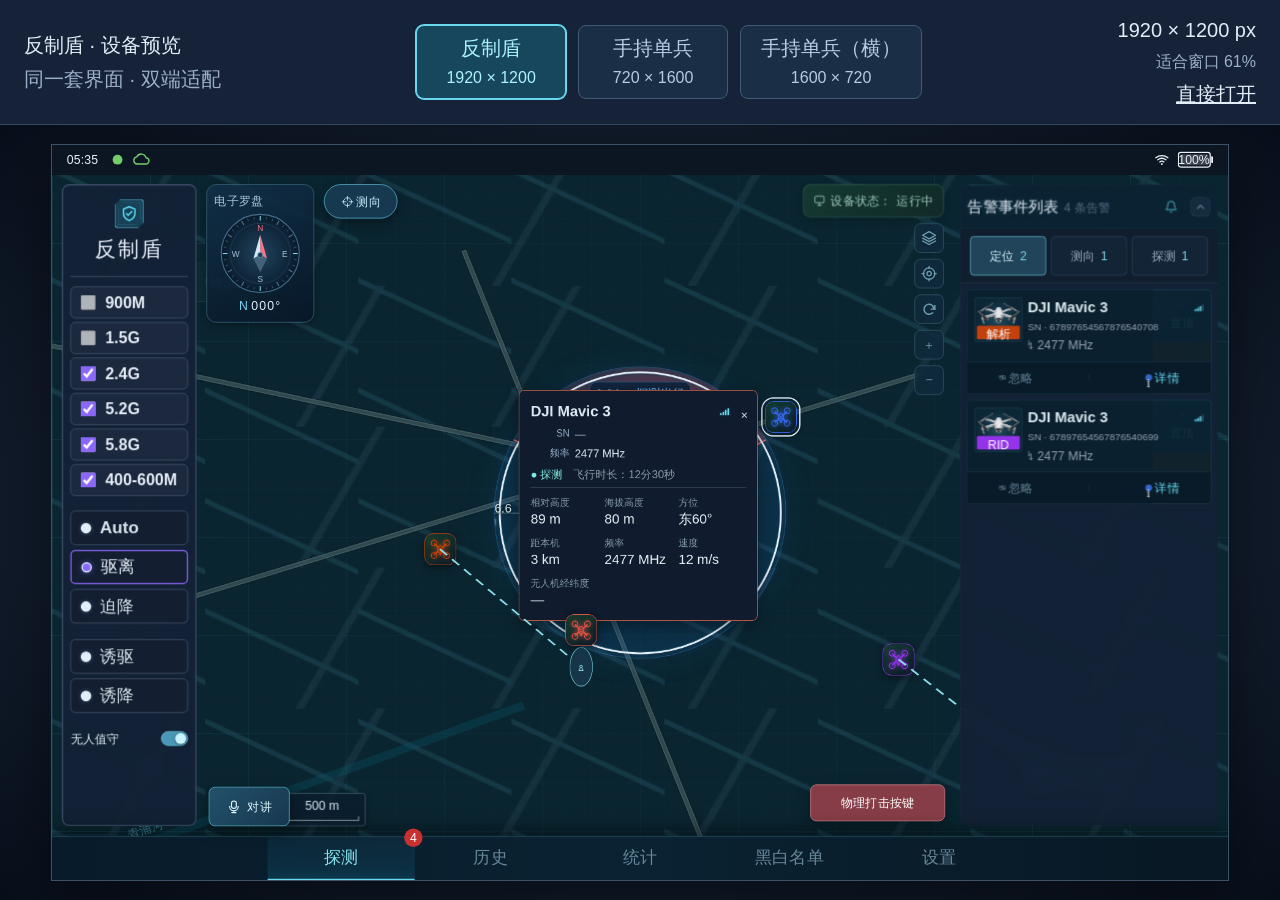
==== index.html @ 1b82dc80 "Move countermeasure duration below automatic cleanup duration" ====
<!doctype html><html lang="zh-CN"><meta charset="utf-8"><meta name="viewport" content="width=device-width,initial-scale=1"><title>反制盾交互原型</title><style>

/* 固定屏幕专用：按 CSS 像素精确匹配，未匹配尺寸不提供其他布局。 */
html,body,#root{margin:0;width:100%;height:100%;overflow:hidden}*,*::before,*::after{box-sizing:border-box}
/* 分界一：1920 × 1200 反制盾横屏；多栏并排。 */
@media (width:1920px) and (height:1200px){.preview-dialog{color:#e8f1fc;background:#172438;border:1px solid #37516a;border-radius:12px;width:min(640px,100% - 32px);max-height:calc(100% - 48px);margin:auto;padding:0;position:fixed;inset:0;overflow:auto;box-shadow:0 24px 80px #0009}.preview-dialog::backdrop{background:#020817aa}.preview-dialog header{border-bottom:1px solid #34445b;justify-content:space-between;align-items:center;padding:16px 24px;display:flex}.preview-dialog h2{margin:0;font-size:28px}.preview-dialog button,.fpv-details button{color:#e6f5ff;background:#24405a;border:1px solid #3c607c;border-radius:8px;min-height:48px;padding:8px 16px;font-size:20px}.preview-dialog-body{min-height:200px;padding:24px}.preview-dialog label{gap:8px;margin-bottom:24px;font-size:20px;display:grid}.preview-dialog input{color:#fff;--lightningcss-light: ;--lightningcss-dark:initial;color-scheme:dark;background:#0f172a;border:1px solid #40536c;border-radius:8px;width:100%;min-width:0;height:48px;padding:8px 16px;font-size:20px}.preview-dialog footer{justify-content:flex-end;gap:16px;display:flex}.preview-dialog button:disabled{opacity:.5}.fpv-full-image,.fpv-video{object-fit:contain;background:#070d16;width:100%;max-height:65vh}.fpv-thumbnail{cursor:pointer;padding:0;overflow:hidden}.target-card-main .fpv-thumbnail img{object-fit:cover;border-radius:2px;align-self:start;width:calc(100% - 8px);height:calc(100% - 28px);margin-top:4px;display:block}.fpv-details{border-top:1px solid #34445b;padding:16px}.fpv-details h3{margin:0 0 16px;font-size:20px}.fpv-details>div{gap:16px;display:flex}.map .floating-direction{z-index:8;color:#c9f1ff;background:#163950;border:1px solid #68cce8;border-radius:28px;min-height:56px;padding:12px 24px;font-size:20px;position:absolute;bottom:88px;left:24px;box-shadow:0 6px 20px #0006}.validity-period{border:0;grid-column:1/-1;margin:0;padding:0}.validity-period legend{margin-bottom:16px;font-size:20px}.validity-period>div{grid-template-columns:1fr 1fr;gap:16px;display:grid}.validity-period small{color:#94a3b8;margin-top:8px;display:block}.detection .map{overflow:clip}.detection .map .floating-direction{bottom:88px;left:240px}.fpv-detail-fields{grid-template-columns:1fr 1fr;gap:16px;margin:0 0 16px;display:grid}.fpv-detail-fields dd{color:#e8f1fc;margin:0;font-size:20px}.fpv-media-actions button{flex:1}.fpv-media-actions span{font-size:24px}.reference-control-sidebar{scrollbar-width:thin;overflow-y:auto}.reference-control-sidebar .control-panel-title{margin:20px 0 16px;padding:0 16px;font-size:22px;font-weight:500;line-height:30px}.reference-control-sidebar .control-options{gap:12px}.reference-control-sidebar .control-options>button{min-height:78px;box-shadow:none;background:#15222f;border-color:#2c3c4c;border-radius:10px;padding:0 14px}.reference-control-sidebar .control-options>button.selected{color:#a1abff;background:#172432;border-color:#777dff;box-shadow:0 0 12px #777dff0a}.reference-control-sidebar .control-options strong{font-size:20px;font-weight:500}.custom-control{margin-top:18px}.custom-control-heading{color:#d2e0e8;background:#15222f;border:1px solid #2c3c4c;border-radius:10px;justify-content:center;align-items:center;min-height:68px;font-size:20px;display:flex}.reference-control-sidebar .custom-plan-options{gap:16px;margin:24px 0 0 26px}.reference-control-sidebar .custom-plan-options>button{min-height:58px}.reference-control-sidebar .deception-group{margin-top:54px}.plan-description-strip{z-index:30;box-sizing:border-box;color:#e1eaf4;background:linear-gradient(140deg,#192b3deb,#0c1926f5);border:1px solid #375569;border-radius:8px;align-items:center;gap:24px;min-height:58px;padding:12px 24px;font-size:20px;line-height:28px;display:flex;position:fixed;box-shadow:0 8px 24px #0005}.plan-description-strip strong{white-space:nowrap;font-weight:500}.plan-description-strip>span{color:#94a3b8;flex:1}.plan-description-strip button{color:#94a3b8;background:0 0;border:0;flex:none;width:48px;height:48px;margin:-8px -16px -8px 0;font-size:26px}.detection>.reference-control-sidebar{overflow:visible}.reference-control-sidebar .custom-plan-row{display:block;position:relative}.reference-control-sidebar .custom-plan-row>button{width:100%;min-height:58px}.static-plan-strip{box-sizing:border-box;color:#e1eaf4;z-index:12;white-space:nowrap;background:linear-gradient(140deg,#192b3df2,#0c1926f5);border:1px solid #375569;border-radius:8px;align-items:center;gap:24px;width:min(880px,100vw - 720px);min-height:58px;padding:12px 24px;font-size:20px;line-height:28px;display:flex;position:absolute;top:0;left:calc(100% + 16px);box-shadow:0 8px 24px #0004}.static-plan-strip strong{font-size:20px;font-weight:600}.static-plan-strip>span{align-items:center;gap:4px;display:flex}.static-plan-strip i{color:#fff;background:#779ee4;border:1px solid #9cb8ed;place-items:center;width:16px;height:16px;font-size:14px;font-style:normal;display:grid}button.custom-control-heading{cursor:pointer;width:100%}button.custom-control-heading.selected{color:#a1abff;background:#172432;border-color:#777dff}.custom-plan-preview h3{align-items:center;gap:16px;display:flex}.custom-plan-preview h3 small{color:#94a3b8;font-size:16px;font-weight:400}.plan-preview-content{padding:16px 24px 32px}.plan-preview-tabs{border-bottom:1px solid #4e6577;gap:24px;display:flex}.plan-preview-tabs>button{color:#e4edf7;cursor:pointer;background:0 0;border:0;border-bottom:2px solid #0000;justify-content:center;align-items:center;gap:8px;min-width:144px;min-height:48px;font-size:20px;display:flex}.plan-preview-tabs>button.selected{border-bottom-color:#80d8ef}.plan-preview-tabs i{background:#e4edf7;border-radius:50%;width:12px;height:12px}.plan-preview-tabs .selected i{background:#779cf7;box-shadow:inset 0 0 0 3px #dce8ff}.plan-preview-toolbar{justify-content:flex-end;gap:24px;padding:16px 0;display:flex}.plan-preview-content button:disabled{cursor:default}.plan-preview-toolbar button,.plan-preview-content td button{color:#82d4eb;background:#112335;border:1px solid #3b6178;border-radius:4px;min-height:40px;padding:6px 16px;font-size:20px}.plan-preview-toolbar button:last-child{color:#80ca79;border-color:#487744}.plan-preview-content table{border-collapse:collapse;table-layout:fixed;width:100%}.plan-preview-content th{color:#8195a9;background:#112030;padding:16px;font-size:18px;font-weight:500}.plan-preview-content td{text-align:center;border-bottom:1px solid #2c3d50;padding:16px}.plan-preview-content input{text-align:center;color:#f2f5fa;opacity:1;-webkit-text-fill-color:#f2f5fa;background:#1b2a3b;border:1px solid #405970;border-radius:4px;width:100%;min-width:0;max-width:160px;height:40px;padding:6px;font-size:20px}.plan-preview-content td button{color:#b18d91;border-color:#365064}.settings-collection-row .setting-item-control button{min-height:48px}.library-dialog-content .preview-dialog{width:min(960px,100vw - 32px)}.alarm-drawer{border-bottom:1px solid #2b4053}.alarm-drawer:last-child{border-bottom:0}.alarm-drawer>summary{cursor:pointer;box-sizing:border-box;background:#142437;justify-content:space-between;align-items:center;min-height:80px;padding:20px 24px;list-style:none;display:flex}.alarm-drawer>summary::-webkit-details-marker{display:none}.alarm-drawer summary strong{font-size:24px;font-weight:500;display:block}.alarm-drawer summary small{color:#8da6bd;margin-top:4px;font-size:16px;display:block}.drawer-arrow{color:#8ed7ea;font-size:26px;transition:transform .15s}.alarm-drawer[open] .drawer-arrow{transform:rotate(180deg)}.alarm-drawer-body{background:#101e2e;padding:0 24px}.alarm-option-row{box-sizing:border-box;border-bottom:1px solid #293c50;justify-content:space-between;align-items:center;gap:16px;min-height:72px;padding:16px 0;display:flex}.alarm-option-row:last-child{border:0}.alarm-option-row strong{font-size:20px;font-weight:500}.alarm-option-row small{color:#93a9ba;margin-top:4px;font-size:16px;display:block}.alarm-upload-row{flex-wrap:wrap}.alarm-upload-button{color:#a8e6f9;cursor:pointer;background:#20415b;border:1px solid #47718d;border-radius:6px;justify-content:center;align-items:center;min-height:48px;padding:8px 24px;font-size:20px;display:flex;position:relative;overflow:hidden}.alarm-upload-button input{opacity:0;cursor:pointer;width:100%;height:100%;position:absolute;inset:0}.alarm-voice-preview{overflow-wrap:anywhere;flex-wrap:wrap;align-items:center;gap:16px;width:100%;display:flex}.alarm-voice-preview audio{max-width:100%;height:40px}.alarm-upload-row p{color:#91c4da;width:100%;margin:0;font-size:16px}.platform-form{padding:24px}.platform-grid{grid-template-columns:1fr 1fr;gap:24px;display:grid}.platform-grid label{color:#c6d9e9;gap:8px;min-width:0;font-size:20px;display:grid}.platform-grid input,.platform-grid select{box-sizing:border-box;color:#eaf5ff;background:#102033;border:1px solid #3e5c75;border-radius:6px;width:100%;min-width:0;height:48px;padding:8px 16px;font-size:20px}.platform-grid input[type=checkbox]{width:24px;height:24px}.platform-grid .platform-full{grid-column:1/-1}.platform-grid .platform-check{flex-direction:row;align-items:center;gap:12px;min-height:48px;display:flex}.platform-subtitle{color:#b9dfef;margin:24px 0 16px;font-size:22px;font-weight:500}.platform-form footer{justify-content:flex-end;gap:16px;margin-top:24px;display:flex}.platform-form footer button{color:#d3f3ff;cursor:pointer;background:#214962;border:1px solid #4c7d9a;border-radius:6px;min-height:48px;padding:8px 24px;font-size:20px}.platform-note{color:#8fa8be;margin:0 0 16px;font-size:16px}.platform-feedback{color:#8fe3bc;margin-top:16px;font-size:18px}.platform-error{color:#ff8c8c;font-size:18px}.platform-endpoint{overflow-wrap:anywhere}.platform-secret-hint{color:#8fa8be;margin:8px 0 0;font-size:16px}.preview-dialog.library-dialog{width:min(1040px,100vw - 32px);max-height:85vh}.storage-settings h3 small{color:#94a3b8;margin-left:16px;font-size:16px;font-weight:400}.storage-body{padding:24px}.storage-body h4{color:#c9deed;margin:24px 0 16px;font-size:22px}.storage-body h4:first-child{margin-top:0}.storage-overview{grid-template-columns:1fr 1fr;gap:24px;display:grid}.storage-overview>button{color:#deebf6;text-align:left;cursor:pointer;background:#132337;border:1px solid #345168;border-radius:8px;padding:16px}.storage-overview>button.selected{background:#19354a;border-color:#7ad7ef}.storage-overview strong{margin-bottom:8px;font-size:24px;display:block}.storage-overview span{font-size:18px}.storage-overview>button>div{justify-content:space-between;gap:16px;display:flex}.storage-body progress{accent-color:#67cee4;background:#293c50;border:0;border-radius:5px;width:100%;height:10px;overflow:hidden}.storage-body progress::-webkit-progress-bar{background:#293c50}.storage-body progress::-webkit-progress-value{background:#67cee4}.storage-overview progress{margin:16px 0;display:block}.storage-categories>div{border-bottom:1px solid #2b4053;grid-template-columns:140px 1fr 100px 88px;align-items:center;gap:24px;padding:16px 0;font-size:20px;display:grid}.storage-categories button{color:#9bdaeb;cursor:pointer;background:#193246;border:1px solid #426277;border-radius:6px;min-height:40px;font-size:18px}.storage-categories button:disabled{opacity:.4;cursor:default}.storage-cycle{justify-content:space-between;align-items:center;font-size:20px;display:flex}.storage-cycle>div{align-items:center;gap:16px;display:flex}.storage-body input{color:#edf5ff;background:#102033;border:1px solid #3e5b70;border-radius:6px;min-width:0;height:48px;padding:8px 16px;font-size:20px}.storage-cycle input{width:140px}.storage-paths{grid-template-columns:1fr 1fr;gap:24px;display:grid}.storage-paths label{gap:8px;font-size:20px;display:grid}.mode-picker{gap:16px;padding:16px;display:flex}.mode-picker button{color:#c7dbed;cursor:pointer;background:#17283c;border:1px solid #3a5469;border-radius:8px;flex:1;min-height:48px;font-size:20px}.mode-picker .selected{color:#a5edff;background:#21445a;border-color:#79d6ef}.display-mode-settings .setting-item{padding:16px 24px}.display-mode-settings .setting-item-copy{flex:1}.offline-pc-address{background:#192f41;border:1px solid #355365;border-radius:8px;padding:24px}.offline-pc-address span,.offline-pc-address strong{font-size:22px;display:block}.offline-pc-address span{color:#94a3b8;margin-bottom:12px}.fpv-preview-grid{grid-template-columns:1fr 1fr;gap:12px!important;display:grid!important}.fpv-preview-tile{cursor:pointer;aspect-ratio:16/10;color:#e6f1fc;border-radius:8px;min-width:0;display:block;position:relative;overflow:hidden;background:#0c1421!important;border:1px solid #3a5269!important;padding:0!important}.fpv-preview-tile img,.fpv-preview-tile video{object-fit:cover;width:100%;height:100%;display:block}.fpv-preview-tile .media-caption{text-align:left;background:#091323d9;padding:6px 8px;font-size:16px;position:absolute;bottom:0;left:0;right:0}.fpv-preview-tile .media-play{text-shadow:0 2px 12px #000;position:absolute;top:35%;left:40%;font-size:32px!important}.media-download-bar{justify-content:flex-end;margin-top:16px;display:flex}.media-download{color:#d9f6ff;background:#23516c;border:1px solid #6097b1;border-radius:8px;justify-content:center;align-items:center;min-height:48px;padding:8px 24px;font-size:20px;text-decoration:none;display:inline-flex}.media-download.disabled{opacity:.45;cursor:default}.global-debug-window{z-index:900;resize:both;color:#dbe9f7;box-sizing:border-box;background:#0b1424f5;border:1px solid #53738c;border-radius:12px;flex-direction:column;width:560px;min-width:300px;max-width:calc(100vw - 24px);height:340px;min-height:180px;max-height:calc(100vh - 96px);display:flex;position:fixed;overflow:hidden;box-shadow:0 20px 60px #0009}.global-debug-window header{touch-action:none;cursor:move;-webkit-user-select:none;user-select:none;background:#203449;flex:none;justify-content:space-between;align-items:center;gap:16px;padding:8px 16px;display:flex}.global-debug-window header strong{font-size:20px;display:block}.global-debug-window header small{color:#96afc7;font-size:16px}.debug-actions{gap:4px;display:flex}.debug-actions button{color:#dbe9f7;cursor:pointer;background:0 0;border:0;width:48px;height:48px;font-size:24px}.debug-log-lines{overflow-wrap:anywhere;flex:1;min-height:0;padding:16px;font:16px/26px Consolas,Noto Sans SC,monospace;overflow:auto}.debug-log-lines>div{border-bottom:1px solid #ffffff08}.global-debug-window footer{border-top:1px solid #263c50;flex:none;justify-content:space-between;align-items:center;gap:16px;padding:8px 16px;display:flex}.global-debug-window footer span{color:#94a3b8;font-size:14px}.global-debug-window footer button{white-space:nowrap;color:#cce9ff;background:#19324a;border:1px solid #3e5f7b;border-radius:6px;min-height:40px;padding:8px 12px;font-size:16px}.global-debug-window.minimized{resize:none;width:360px;min-height:0;height:auto!important}.global-debug-window.minimized header small{display:none}.global-debug-window{width:calc(50vw - 24px);height:70vh;max-height:85vh}.global-debug-window.expanded{width:calc(100vw - 48px);height:80vh}.global-debug-window.minimized{height:auto!important}.compact-upgrade-manager{padding:0 24px 16px}.compact-upgrade-toolbar{border-bottom:1px solid #2d4356;justify-content:space-between;align-items:center;gap:16px;padding:16px 0;display:flex}.compact-upgrade-toolbar>strong{font-size:22px}.compact-upgrade-manager button,.compact-upgrade-manager label,.library-preview button{color:#a8d7ed;cursor:pointer;background:#132638;border:1px solid #35556a;border-radius:5px;justify-content:center;align-items:center;min-height:40px;padding:8px 16px;font-size:18px;display:inline-flex}.compact-upgrade-row{box-sizing:border-box;border-bottom:1px solid #2a3f52;align-items:center;gap:16px;min-height:84px;padding:16px 0;display:flex}.upgrade-row-icon{color:#8bdeef;background:#224257;border-radius:5px;flex:none;place-items:center;width:40px;height:40px;font-size:24px;display:grid}.upgrade-row-copy{flex:1;min-width:0}.upgrade-row-copy strong{font-size:20px;font-weight:500;display:block}.upgrade-row-copy small{color:#91a7ba;overflow-wrap:anywhere;margin-top:4px;font-size:16px;display:block}.upgrade-row-actions{flex-wrap:wrap;gap:12px;display:flex}.upgrade-row-actions label{position:relative;overflow:hidden}.upgrade-row-actions input{opacity:0;cursor:pointer;width:100%;height:100%;position:absolute;inset:0}.management-feedback{color:#a6c7dd;margin:0;padding-top:12px;font-size:16px}.library-preview-toolbar{justify-content:space-between;align-items:center;gap:16px;margin-bottom:16px;display:flex}.library-preview-toolbar>div{gap:12px;display:flex}.library-preview-table>div{overflow-wrap:anywhere;border-bottom:1px solid #2c4054;grid-template-columns:1fr 1fr 120px;align-items:center;gap:16px;min-height:64px;padding:12px 16px;font-size:20px;display:grid}.library-preview-table strong{color:#8fa8bc;font-size:18px}.library-preview-empty{text-align:center;color:#94a3b8;padding:32px}.network-dialog{box-sizing:border-box;color:#fff;background:#1e293b;border:1px solid #475569;border-radius:12px;width:min(760px,100vw - 32px);max-height:calc(100dvh - 48px);margin:auto;padding:0;position:fixed;inset:0;overflow-y:auto;box-shadow:0 24px 90px #0009}.network-dialog::backdrop{-webkit-backdrop-filter:blur(4px);backdrop-filter:blur(4px);background:#020617bb}.network-dialog header{z-index:2;background:#1e293b;border-bottom:1px solid #475569;justify-content:space-between;align-items:center;gap:16px;padding:24px;display:flex;position:sticky;top:0}.network-dialog h2{margin:4px 0 0;font-size:32px;font-weight:500;line-height:44px}.network-dialog header small{color:#94a3b8;font-size:16px;line-height:22px}.network-dialog button{color:#fff;cursor:pointer;background:#273449;border:1px solid #475569;border-radius:8px;min-width:48px;min-height:48px;padding:8px 16px;font-size:24px;line-height:32px}.network-dialog header>button{background:0 0;border:0;padding:0}.network-form-grid{grid-template-columns:1fr 1fr;gap:24px 16px;padding:24px;display:grid}.network-dialog label{color:#94a3b8;flex-direction:column;gap:8px;min-width:0;font-size:20px;line-height:28px;display:flex}.network-dialog :is(input:not([type=checkbox]):not([type=radio]),select){box-sizing:border-box;color:#fff;background:#0f172a;border:1px solid #475569;border-radius:8px;width:100%;min-width:0;min-height:48px;padding:8px 16px;font:400 24px/32px inherit}.network-full{grid-column:1/-1}.network-dialog label.network-check{color:#fff;cursor:pointer;flex-direction:row;align-items:center;gap:16px;min-height:48px}.network-dialog :is(input[type=checkbox],input[type=radio]){accent-color:#3b82f6;flex:none;width:24px;height:24px;margin:0}.network-dialog footer{background:#1e293b;border-top:1px solid #475569;justify-content:flex-end;gap:16px;padding:16px 24px;display:flex;position:sticky;bottom:0}.network-dialog footer button{min-width:112px}.network-dialog footer button[type=submit]{background:#3b82f6;border-color:#3b82f6}.network-dialog button:disabled{opacity:.4;cursor:default}.network-dialog :is(input,select,button):focus-visible{outline-offset:2px;outline:2px solid #60a5fa}.dns-options{border:0;flex-direction:column;gap:8px;margin:0;padding:24px;display:flex}.dns-options legend{clip-path:inset(50%);width:1px;height:1px;position:absolute;overflow:hidden}.network-dialog .dns-options label{color:#fff;cursor:pointer;flex-direction:row;align-items:center;gap:16px;min-height:64px;font-size:24px}.dns-host{margin:0 24px}.network-hint,.network-error{color:#94a3b8;margin:16px 24px 24px;font-size:20px;line-height:28px}.network-error{color:#f87171}.network-dialog input:disabled{opacity:.4}.network-feedback{color:#94a3b8;padding:0 16px;font-size:16px;line-height:24px}.network-feedback:empty{display:none}.target-pin.map-source-探测{--drone-source:#3569ef;--drone-tint:#142d60}.target-pin.map-source-解析{--drone-source:#dc5245;--drone-tint:#482824}.target-pin.map-source-RTID,.target-pin.map-source-RID{--drone-source:#4ab967;--drone-tint:#153d2b}.map .target-pin[class*=map-source-]>span{width:52px;min-width:52px;height:52px;color:var(--drone-source);background:linear-gradient(145deg,var(--drone-tint),#0b1928);border:1.5px solid var(--drone-source);border-radius:14px;flex:none;box-shadow:0 4px 14px #0007,inset 0 0 12px #ffffff06}.map .target-pin[class*=map-source-].selected>span{outline-offset:4px;outline:2px solid #e2f1ff}.map .target-pin .map-drone-symbol{width:34px;height:34px;filter:drop-shadow(0 0 4px var(--drone-source))}.map .target-pin label{border-color:var(--drone-source)}.target-panel .panel-title{z-index:22;justify-content:space-between;align-items:center;gap:8px;padding:12px;display:flex;position:relative;overflow:visible}.target-panel .panel-title>div:first-child{flex-wrap:wrap;align-items:baseline;gap:8px;min-width:0;display:flex}.app-shell.app-shell .target-panel .panel-title strong{white-space:nowrap;font-weight:500;line-height:28px;font-size:20px!important}.app-shell.app-shell .target-panel .panel-title>div:first-child>span{margin:0;line-height:24px;font-size:16px!important}.alert-panel-controls{flex:none;gap:4px;display:flex;position:relative}.alert-panel-controls>button{color:#a1c4d8;cursor:pointer;background:#122c40;border:1px solid #34536a;border-radius:8px;place-items:center;width:40px;min-width:40px;height:40px;padding:0;display:grid}.alert-panel-controls>.muted{color:#f7bf64;background:#3b3020;border-color:#8c6a36}.alert-mute-menu{z-index:50;color:#dce8f3;background:#102337;border:1px solid #3a6078;border-radius:12px;width:312px;padding:16px;position:absolute;top:calc(100% + 12px);right:0;box-shadow:0 16px 40px #0009}.app-shell.app-shell .alert-mute-menu h3{margin:0;line-height:28px;font-size:20px!important}.app-shell.app-shell .alert-mute-menu p,.app-shell.app-shell .alert-mute-menu small{color:#94a3b8;margin:8px 0 16px;line-height:24px;display:block;font-size:16px!important}.alert-mute-menu>div{grid-template-columns:repeat(3,1fr);gap:8px;display:grid}.alert-mute-menu button{color:#dce8f3;cursor:pointer;background:#18384f;border:1px solid #34536a;border-radius:8px;min-height:40px;padding:8px}.app-shell.app-shell .alert-mute-menu button{line-height:24px;font-size:16px!important}.alert-mute-menu .unmute-action{color:#80d7ef;width:100%}.detection-layout>.target-panel.alerts-collapsed{height:72px;bottom:auto;overflow:visible}.target-panel.alerts-collapsed>.target-list{display:none}.target-panel:has(.alert-mute-menu){overflow:visible}.compass-calibration{box-sizing:border-box;color:#ecf6ff;pointer-events:auto;background:#102033;border:1px solid #355069;border-radius:20px;width:min(640px,100vw - 32px);max-height:calc(100dvh - 48px);margin:auto;padding:0;position:fixed;inset:0;overflow-y:auto;box-shadow:0 24px 90px #000a}.compass-calibration::backdrop{-webkit-backdrop-filter:blur(5px);backdrop-filter:blur(5px);background:#020817b8}.compass-calibration header{border-bottom:1px solid #2b4055;justify-content:space-between;align-items:center;padding:24px;display:flex}.compass-calibration header span{color:#60c9ee;letter-spacing:3px;font-size:16px}.compass-calibration h2{margin:4px 0 0;font-size:32px;font-weight:500;line-height:44px}.compass-calibration button{color:#dff6ff;cursor:pointer;background:#1b354a;border:1px solid #3c576e;border-radius:8px;min-width:48px;min-height:48px;padding:8px 16px;font-size:20px;line-height:28px}.compass-calibration header>button{background:0 0;border:0;font-size:32px}.compass-body{text-align:center;padding:24px}.compass-demo-badge{color:#84ddf6;background:#163449;border:1px solid #32667c;border-radius:20px;padding:4px 12px;font-size:16px;line-height:24px;display:inline-block}.compass-animation{width:100%;margin:8px auto}.compass-animation svg{width:100%;display:block}.compass-moving-device{offset-path:path("M280 160 C80 -30 20 350 280 160 C540 -30 480 350 280 160");offset-rotate:0deg;animation:7s linear infinite compass-eight}.compass-animation.paused .compass-moving-device{animation-play-state:paused}@keyframes compass-eight{to{offset-distance:100%}}.compass-body h3{margin:0 0 8px;font-size:28px;font-weight:500;line-height:38px}.compass-body p{color:#a9bfd1;margin:0;font-size:20px;line-height:28px}.compass-body ol{text-align:left;flex-direction:column;gap:16px;margin:0;padding:24px 0;list-style:none;display:flex}.compass-body li{align-items:center;gap:16px;display:flex}.compass-body li b{color:#96e2ff;background:#1d4965;border-radius:50%;flex:0 0 32px;place-items:center;height:32px;font-size:20px;display:grid}.compass-body li span{font-size:20px;line-height:28px}.compass-body .compass-caption{color:#7f9aaf;font-size:16px;line-height:24px}.compass-calibration footer{background:#102033;border-top:1px solid #2b4055;justify-content:flex-end;gap:12px;padding:16px 24px;display:flex}.compass-calibration .compass-done{background:#2779bf;border-color:#3b9ceb}.direction-button-area{z-index:19;pointer-events:none;position:absolute;inset:72px 460px 88px 240px}.direction-floating-button{color:#adf1ff;cursor:grab;touch-action:none;-webkit-user-select:none;user-select:none;pointer-events:auto;background:#12354dea;border:1px solid #4396bd;border-radius:12px;align-items:center;gap:8px;min-width:104px;min-height:56px;padding:12px 16px;display:flex;position:absolute;bottom:0;left:0;box-shadow:0 6px 20px #0006}.direction-floating-button:active{cursor:grabbing}.direction-placeholder-note{color:#cbd5e1;background:#0f2133;border:1px solid #31576b;border-radius:8px;max-width:320px;padding:12px 16px;font-size:16px;line-height:24px;position:absolute;bottom:72px;left:0}.map-compass-button{z-index:19;color:#dcecf5;cursor:pointer;background:#0d2030e8;border:1px solid #35546b;border-radius:12px;flex-direction:column;justify-content:center;align-items:center;gap:0;width:64px;height:80px;min-height:64px;padding:0;display:flex;position:absolute;top:24px;left:240px;box-shadow:0 4px 14px #0005}.map-compass-button>svg{flex:none;display:block}.app-shell.app-shell .map-compass-button>span{font-weight:500;line-height:22px;font-size:16px!important}.map-compass-button:focus-visible{outline-offset:3px;outline:2px solid #67dafa}.map-compass-button.electronic-compass{background:linear-gradient(155deg,#123048ed,#081727ed);border-color:#406b86;border-radius:16px;gap:4px;width:176px;height:216px;padding:12px}.app-shell.app-shell .electronic-compass .compass-card-label{color:#a8c7da;justify-content:space-between;align-items:center;width:100%;line-height:24px;display:flex;font-size:16px!important}.app-shell.app-shell .electronic-compass .compass-card-label small{color:#728fa4;font-size:16px!important}.app-shell.app-shell .electronic-compass .compass-digital-reading{color:#78d2ef;line-height:28px;font-size:20px!important}.app-shell.app-shell .electronic-compass .compass-digital-reading b{letter-spacing:2px;color:#e1f3ff;font-weight:500;line-height:32px;font-size:24px!important}.alert-detail-dialog{box-sizing:border-box;color:#fff;background:#1e293b;border:1px solid #475569;border-radius:16px;width:min(900px,100vw - 48px);max-height:calc(100dvh - 64px);margin:auto;padding:0;position:fixed;inset:0;overflow:auto;box-shadow:0 24px 90px #0009}.alert-detail-dialog::backdrop{-webkit-backdrop-filter:blur(3px);backdrop-filter:blur(3px);background:#020617aa}.alert-sheet-handle{display:none}.alert-dialog-header{z-index:2;background:#1e293b;border-bottom:1px solid #475569;justify-content:space-between;align-items:center;padding:20px 24px;display:flex;position:sticky;top:0}.alert-detail-dialog h2{margin:0;font-size:32px;font-weight:500;line-height:44px}.alert-detail-dialog button{color:#fff;cursor:pointer;background:#273449;border:1px solid #475569;border-radius:8px;min-width:48px;min-height:48px;padding:8px 16px;font-size:24px;line-height:32px}.alert-dialog-header>button{background:0 0;border:0;padding:0;font-size:32px}.alert-dialog-body{padding:24px}.alert-identity{align-items:center;gap:24px;margin-bottom:24px;display:flex}.alert-drone-image{background:radial-gradient(circle,#35546b,#0f172a);border-radius:12px;flex-direction:column;flex:0 0 128px;justify-content:center;align-items:center;gap:8px;height:112px;display:flex}.alert-drone-image svg{width:64px;height:64px}.alert-source{text-align:center;background:#3b82f6;border-radius:0 0 8px 8px;width:100%;font-size:20px;line-height:28px;display:block}.source-解析{background:#b45309}.source-RTID{background:#047857}.alert-identity-copy{flex:1;min-width:0}.alert-detail-dialog h3{margin:0;font-size:28px;font-weight:500;line-height:38px}.alert-identity-copy p{color:#94a3b8;overflow-wrap:anywhere;margin:8px 0;font-size:24px;line-height:32px}.alert-identity-copy>span{font-size:24px;line-height:32px}.alert-signal{align-items:flex-end;gap:4px;height:32px;display:flex}.alert-signal i{background:#475569;width:5px}.alert-signal i.on{background:#60a5fa}.alert-signal i:first-child{height:8px}.alert-signal i:nth-child(2){height:16px}.alert-signal i:nth-child(3){height:24px}.alert-signal i:nth-child(4){height:32px}.alert-location-list{flex-direction:column;gap:16px;display:flex}.alert-location{background:#0f172a;border:1px solid #475569;border-radius:12px;grid-template-columns:40px minmax(0,1fr) auto 88px auto;align-items:center;gap:16px;padding:16px;display:grid}.alert-location-icon{color:#60a5fa;font-size:36px}.alert-detail-dialog h4{color:#94a3b8;margin:0 0 8px;font-size:20px;font-weight:400;line-height:28px}.alert-location-copy strong{font-variant-numeric:tabular-nums;font-size:24px;font-weight:400;line-height:32px}.alert-location-distance{text-align:right;flex-direction:column;gap:8px;font-size:20px;line-height:28px;display:flex}.alert-location-distance strong{font-weight:400}.alert-detail-dialog button.alert-qr{background:#fff;width:88px;height:88px;padding:4px}.alert-qr img{width:100%;height:100%;display:block}.alert-detail-dialog button.alert-route{background:#2563eb;border-color:#3b82f6}.alert-metrics{margin-top:24px}.alert-metrics dl{grid-template-columns:repeat(3,minmax(0,1fr));gap:24px 16px;margin:16px 0 0;display:grid}.alert-metrics dt{color:#94a3b8;font-size:20px;line-height:28px}.alert-metrics dd{color:#60a5fa;margin:8px 0 0;font-size:24px;font-weight:500;line-height:32px}.alert-trust{border-top:1px solid #475569;justify-content:space-between;align-items:flex-end;margin-top:24px;padding-top:24px;display:flex}.alert-trust>div{align-items:center;gap:16px;display:flex}.alert-trust strong{font-size:24px;font-weight:400}.alert-trust span{font-size:36px}.alert-trust .trusted{color:#10b981}.alert-trust .untrusted,.alert-trust time{color:#94a3b8;font-size:20px;line-height:28px}.alert-location-expanded{text-align:center;background:#0f172a;border:1px solid #3b82f6;border-radius:12px;margin-top:16px;padding:16px}.alert-location-expanded header{justify-content:space-between;align-items:center;gap:16px;display:flex}.alert-location-expanded header h4{margin:0}.alert-location-expanded>img{border-radius:8px;width:192px;margin:16px auto;display:block}.alert-location-expanded p{color:#94a3b8;margin:16px 0;font-size:20px;line-height:28px}.alert-expanded-coordinates{overflow-wrap:anywhere;font-size:24px}.alert-route-preview{align-items:center;gap:16px;margin-top:16px;font-size:20px;display:flex}.alert-route-preview i{border-top:2px dashed #60a5fa;flex:1;height:0}.alert-detail-dialog.alert-detail-inline{width:100%;max-width:100%;max-height:none;box-shadow:none;border:0;border-top:1px solid #475569;border-radius:0;margin:0;padding:0;animation:none;position:static;inset:auto;overflow:visible}.alert-detail-inline .alert-sheet-handle{display:none}.alert-detail-inline .alert-dialog-header{padding:16px;position:static}.alert-detail-inline .alert-dialog-body{padding:16px}.alert-detail-inline .alert-identity{flex-wrap:wrap;gap:16px}.alert-detail-inline .alert-drone-image{flex-basis:80px;height:96px}.alert-detail-inline .alert-drone-image svg{width:48px;height:48px}.alert-detail-inline .alert-signal{margin-left:auto}.alert-detail-inline .alert-location{grid-template-columns:minmax(0,1fr) 88px;gap:16px;display:grid}.alert-detail-inline .alert-location-icon{display:none}.alert-detail-inline .alert-location-copy{grid-area:1/1}.alert-detail-inline .alert-location-distance{text-align:left;flex-direction:row;grid-area:2/1;justify-content:flex-start;gap:16px}.alert-detail-inline button.alert-qr{grid-area:1/2}.alert-detail-inline button.alert-route{grid-area:2/2;padding:8px}.alert-detail-inline .alert-metrics dl{grid-template-columns:repeat(2,minmax(0,1fr));gap:24px 16px}.alert-detail-inline .alert-trust{flex-wrap:wrap;gap:16px}.alert-detail-inline .alert-trust>div{gap:8px}.alert-detail-inline .alert-route-preview{flex-wrap:wrap}.alert-detail-inline .alert-drone-image,.alert-detail-inline .alert-signal{display:none}.alert-detail-inline .alert-identity-copy{flex-basis:100%}.alert-detail-inline .alert-identity-copy p{font-size:20px;line-height:28px}.app-shell .alert-detail-inline{color:#111;background:#fff;box-shadow:inset 5px 0 10px -7px #ff1919,inset -7px 0 12px -7px #ff1919}.app-shell .alert-detail-inline .alert-dialog-header{background:#fff;border:0;padding:8px;display:flex}.app-shell .alert-detail-inline .alert-dialog-body{padding:0}.app-shell .alert-detail-inline .alert-dialog-header h2{color:#111;font-weight:500;line-height:32px;font-size:24px!important}.app-shell .alert-detail-inline .alert-dialog-header button{color:#666;background:0 0;border:0;font-size:32px!important}.app-shell .alert-detail-inline .alert-identity{flex-wrap:nowrap;align-items:center;gap:12px;margin:0;padding:8px;display:flex}.app-shell .alert-detail-inline .alert-drone-image{color:#526472;background:#fff;border-radius:0;flex:0 0 80px;height:88px;display:flex}.app-shell .alert-detail-inline .alert-drone-image svg{width:64px;height:48px}.app-shell .alert-detail-inline .alert-source{color:#fff;background:#00a5ef;border-radius:0 0 8px;line-height:24px;font-size:16px!important}.app-shell .alert-detail-inline .alert-identity-copy{flex:1;min-width:0}.app-shell .alert-detail-inline .alert-identity-copy h3{color:#111;font-weight:600;line-height:28px;font-size:20px!important}.app-shell .alert-detail-inline .alert-identity-copy p{color:#446888;margin:4px 0;line-height:24px;font-size:16px!important}.app-shell .alert-detail-inline .alert-identity-copy>span{color:#111;line-height:24px;font-size:16px!important}.app-shell .alert-detail-inline .alert-signal{flex:none;align-self:flex-end;gap:2px;height:24px;margin:0 0 8px;display:flex}.app-shell .alert-detail-inline .alert-signal i{background:#ccc;width:3px}.app-shell .alert-detail-inline .alert-location-list{gap:0}.app-shell .alert-detail-inline .alert-location{background:#fff;border:0;border-top:1px solid #e5e7eb;border-radius:0;grid-template-columns:24px minmax(0,1fr) 52px 48px 64px;align-items:center;gap:4px;padding:12px 8px;display:grid}.app-shell .alert-detail-inline .alert-location-icon{color:#008dff;grid-area:1/1;font-size:28px;display:block}.app-shell .alert-detail-inline .alert-location-copy{grid-area:1/2;display:block}.app-shell .alert-detail-inline .alert-location-copy h4{display:none}.app-shell .alert-detail-inline .alert-location-copy strong{color:#333;font-weight:400;line-height:24px;font-size:16px!important}.app-shell .alert-detail-inline .alert-location-distance{color:#333;flex-direction:column;grid-area:1/3;gap:0;display:flex}.app-shell .alert-detail-inline .alert-location-distance :is(span,strong){white-space:nowrap;font-weight:400;line-height:24px;font-size:16px!important}.app-shell .alert-detail-inline button.alert-qr{background:#fff;border:0;border-radius:0;grid-area:1/4;width:48px;height:48px;min-height:48px;padding:0}.app-shell .alert-detail-inline button.alert-route{color:#fff;background:#008cff;border:0;grid-area:1/5;height:40px;min-height:40px;padding:4px;line-height:24px;font-size:16px!important}.app-shell .alert-detail-inline .alert-metrics{border-top:1px solid #e5e7eb;margin:0;padding:12px 8px}.app-shell .alert-detail-inline .alert-metrics h3{color:#444;margin:0 0 8px;font-weight:400;line-height:26px;font-size:18px!important}.app-shell .alert-detail-inline .alert-metrics dl{grid-template-columns:repeat(3,minmax(0,1fr));gap:12px 8px;margin:0;display:grid}.app-shell .alert-detail-inline .alert-metrics dt{color:#444;line-height:24px;font-size:16px!important}.app-shell .alert-detail-inline .alert-metrics dd{color:#187bd3;margin:4px 0 0;font-weight:500;line-height:26px;font-size:18px!important}.app-shell .alert-detail-inline .alert-trust{border-top:1px solid #e5e7eb;align-items:flex-end;margin:0;padding:16px 24px 8px}.app-shell .alert-detail-inline .alert-trust>div{color:#444;flex-direction:column;gap:8px;display:flex}.app-shell .alert-detail-inline .alert-trust span{color:#6b7280;background:#e5e7eb;border-radius:50%;place-items:center;width:48px;height:48px;display:grid;font-size:28px!important}.app-shell .alert-detail-inline .alert-trust strong,.app-shell .alert-detail-inline .alert-trust time{color:#555;line-height:24px;font-size:16px!important}.app-shell .alert-detail-inline .alert-location-expanded{color:#333;background:#f8fafc;border-color:#dbe3ec;margin:8px}.app-shell .alert-detail-inline .alert-location-expanded :is(h4,p,strong,span){color:#444;line-height:24px;font-size:16px!important}.app-shell .alert-detail-inline{color:#e2edf5;box-shadow:none;background:#142335}.app-shell .alert-detail-inline .alert-identity{padding-top:16px;padding-bottom:16px}.app-shell .alert-detail-inline .alert-drone-image{color:#94b4c9;background:#142335}.app-shell .alert-detail-inline .alert-identity-copy h3,.app-shell .alert-detail-inline .alert-identity-copy>span{color:#e2edf5}.app-shell .alert-detail-inline .alert-identity-copy p{color:#94a3b8}.app-shell .alert-detail-inline .alert-signal i{background:#33485b}.app-shell .alert-detail-inline .alert-signal i.on{background:#7cbbe7}.app-shell .alert-detail-inline .alert-location{background:#102030;border-color:#2b4053}.app-shell .alert-detail-inline .alert-location-copy strong,.app-shell .alert-detail-inline .alert-location-distance{color:#dce8f2}.app-shell .alert-detail-inline .alert-metrics{border-color:#2b4053}.app-shell .alert-detail-inline .alert-metrics h3{color:#dce8f2}.app-shell .alert-detail-inline .alert-metrics dt{color:#94a3b8}.app-shell .alert-detail-inline .alert-metrics dd{color:#69b5ff}.app-shell .alert-detail-inline .alert-trust{border-color:#2b4053}.app-shell .alert-detail-inline .alert-trust strong,.app-shell .alert-detail-inline .alert-trust time{color:#94a3b8}.app-shell .alert-detail-inline .alert-trust span{color:#b4c6d5;background:#2b4053}.app-shell .alert-detail-inline .alert-trust .trusted strong,.app-shell .alert-detail-inline .alert-trust .trusted span{color:#34d399}.app-shell .alert-detail-inline .alert-location-expanded{background:#0f1c2b;border-color:#35536e}.app-shell .alert-detail-inline .alert-location-expanded :is(h4,p,strong,span){color:#cbd5e1}.target-card-main .drone-thumb .alert-drone-thumbnail{z-index:1;object-fit:contain;align-self:start;width:calc(100% - 8px);height:calc(100% - 28px);margin-top:4px;display:block;position:relative}.target-card-main .drone-thumb:before,.target-card-main .drone-thumb:after{display:none}.detection .runtime-disclosure{z-index:18;background:#102b27;border:1px solid #33574c;border-radius:8px;min-width:230px;height:auto;padding:0;display:block;overflow:hidden}.runtime-trigger{color:#9ccbb3;cursor:pointer;background:0 0;border:0;justify-content:center;align-items:center;gap:8px;width:100%;min-height:44px;padding:8px 12px;display:flex}.runtime-trigger>i,.runtime-programs strong>i{background:#69dca5;border-radius:50%;flex:none;width:6px;height:6px}.runtime-programs{border-top:1px solid #33574c;padding:8px 12px}.runtime-programs>div{justify-content:space-between;align-items:center;gap:24px;padding:8px 0;display:flex}.runtime-programs strong{color:#69dca5;align-items:center;gap:8px;font-weight:400;display:flex}.app-shell .alert-detail-inline a.alert-route{color:#fff;background:#008cff;border-radius:8px;grid-area:1/5;justify-content:center;align-items:center;min-height:40px;padding:4px;font-size:16px;line-height:24px;text-decoration:none;display:flex}.app-shell .alert-detail-inline .alert-metrics{padding:8px}.app-shell .alert-detail-inline .alert-metrics dl{gap:8px}.app-shell .alert-detail-inline .alert-metrics dd{margin-top:0}.app-shell .alert-detail-inline .alert-metrics h3{margin-bottom:4px}.app-shell.app-shell .alert-detail-inline .alert-metrics dd.altitude-alert{color:#ff5d66!important}.app-shell.app-shell .alert-detail-inline .altitude-warning-icon{margin-left:4px;line-height:24px;display:inline;color:#ff5d66!important;font-size:16px!important}.app-shell .alert-detail-inline .alert-trust>div{flex-flow:wrap;align-items:center}.app-shell .alert-detail-inline .alert-trust button{min-height:40px;padding:8px 12px;font-size:16px;line-height:24px}.app-shell .alert-detail-inline .alert-trust .add-trust{color:#8ae2ee;background:#173f4f;border-color:#2b7586}.app-shell .alert-detail-inline .alert-trust .cancel-trust{color:#b8c8d6;background:0 0;border-color:#526171}.app-shell .alert-detail-inline .trust-editor,.app-shell .alert-detail-inline .trust-editor h2{color:#fff}.detection .runtime-disclosure{background:linear-gradient(135deg,#173c33eb,#122a27ed);border-color:#3b6559;border-radius:12px;box-shadow:0 4px 16px #0003,inset 0 1px #b0ffdb0a}.runtime-trigger{gap:10px;min-height:48px;padding:8px 10px 8px 14px}.runtime-trigger>i{width:7px;height:7px;box-shadow:0 0 8px #69dca54d}.runtime-chevron{color:#b7ddca;background:#b3ffcf0a;border:1px solid #52796966;border-radius:8px;flex:0 0 28px;place-items:center;width:28px;height:28px;margin-left:4px;display:grid}.runtime-chevron svg{transition:transform .18s}.runtime-chevron.expanded svg{transform:rotate(180deg)}.runtime-trigger:hover .runtime-chevron{background:#b3ffcf1a;border-color:#6fa88d}.runtime-trigger:focus-visible{outline-offset:-3px;outline:2px solid #8bdab8}.runtime-programs{padding:8px 14px}.detection .map .map-controls{gap:10px;top:88px}.detection .map .map-controls>button{background:#102a3be8;border-color:#3b5c72;border-radius:10px;place-items:center;width:48px;min-width:48px;height:48px;min-height:48px;padding:0;display:grid}.detection .map .map-controls>button svg{width:28px;height:28px}@layer properties{@supports (((-webkit-hyphens:none)) and (not (margin-trim:inline))) or ((-moz-orient:inline) and (not (color:rgb(from red r g b)))){*,:before,:after,::backdrop{--tw-rotate-x:initial;--tw-rotate-y:initial;--tw-rotate-z:initial;--tw-skew-x:initial;--tw-skew-y:initial;--tw-border-style:solid;--tw-ordinal:initial;--tw-slashed-zero:initial;--tw-numeric-figure:initial;--tw-numeric-spacing:initial;--tw-numeric-fraction:initial;--tw-shadow:0 0 #0000;--tw-shadow-color:initial;--tw-shadow-alpha:100%;--tw-inset-shadow:0 0 #0000;--tw-inset-shadow-color:initial;--tw-inset-shadow-alpha:100%;--tw-ring-color:initial;--tw-ring-shadow:0 0 #0000;--tw-inset-ring-color:initial;--tw-inset-ring-shadow:0 0 #0000;--tw-ring-inset:initial;--tw-ring-offset-width:0px;--tw-ring-offset-color:#fff;--tw-ring-offset-shadow:0 0 #0000;--tw-outline-style:solid;--tw-blur:initial;--tw-brightness:initial;--tw-contrast:initial;--tw-grayscale:initial;--tw-hue-rotate:initial;--tw-invert:initial;--tw-opacity:initial;--tw-saturate:initial;--tw-sepia:initial;--tw-drop-shadow:initial;--tw-drop-shadow-color:initial;--tw-drop-shadow-alpha:100%;--tw-drop-shadow-size:initial}html[data-theme=light] *,html[data-theme=light] :before,html[data-theme=light] :after,html[data-theme=light] ::backdrop{--tw-shadow:none;--tw-shadow-color:none;--tw-shadow-alpha:none;--tw-inset-shadow:none;--tw-inset-shadow-color:none;--tw-inset-shadow-alpha:none;--tw-ring-shadow:none;--tw-inset-ring-shadow:none;--tw-ring-offset-color:hsla(0,0%,22%,1.000);--tw-ring-offset-shadow:none;--tw-drop-shadow:none;--tw-drop-shadow-color:none;--tw-drop-shadow-alpha:none;--tw-drop-shadow-size:none}}}@layer theme{:root,:host{--font-sans:-apple-system, BlinkMacSystemFont, "Segoe UI", Roboto, "Helvetica Neue", "Noto Sans", Arial, sans-serif, "Apple Color Emoji", "Segoe UI Emoji", "Segoe UI Symbol", "Noto Color Emoji";--font-mono:ui-monospace, SFMono-Regular, Menlo, Monaco, Consolas, "Liberation Mono", "Courier New", monospace;--default-font-family:var(--font-sans);--default-mono-font-family:var(--font-mono)}}@layer base{*,:after,:before,::backdrop{box-sizing:border-box;border:0 solid;margin:0;padding:0}::file-selector-button{box-sizing:border-box;border:0 solid;margin:0;padding:0}html,:host{-webkit-text-size-adjust:100%;tab-size:4;line-height:1.5;font-family:var(--default-font-family,-apple-system, BlinkMacSystemFont, "Segoe UI", Roboto, "Helvetica Neue", "Noto Sans", Arial, sans-serif, "Apple Color Emoji", "Segoe UI Emoji", "Segoe UI Symbol", "Noto Color Emoji");font-feature-settings:var(--default-font-feature-settings,normal);font-variation-settings:var(--default-font-variation-settings,normal);-webkit-tap-highlight-color:transparent}hr{height:0;color:inherit;border-top-width:1px}abbr:where([title]){-webkit-text-decoration:underline dotted;text-decoration:underline dotted}h1,h2,h3,h4,h5,h6{font-size:inherit;font-weight:inherit}a{color:inherit;-webkit-text-decoration:inherit;-webkit-text-decoration:inherit;-webkit-text-decoration:inherit;-webkit-text-decoration:inherit;text-decoration:inherit}b,strong{font-weight:bolder}code,kbd,samp,pre{font-family:var(--default-mono-font-family,ui-monospace, SFMono-Regular, Menlo, Monaco, Consolas, "Liberation Mono", "Courier New", monospace);font-feature-settings:var(--default-mono-font-feature-settings,normal);font-variation-settings:var(--default-mono-font-variation-settings,normal);font-size:1em}small{font-size:80%}sub,sup{vertical-align:baseline;font-size:75%;line-height:0;position:relative}sub{bottom:-.25em}sup{top:-.5em}table{text-indent:0;border-color:inherit;border-collapse:collapse}:-moz-focusring:where(:not(iframe)){outline:auto}progress{vertical-align:baseline}summary{display:list-item}ol,ul,menu{list-style:none}img,svg,video,canvas,audio,iframe,embed,object{vertical-align:middle;display:block}img,video{max-width:100%;height:auto}button,input,select,optgroup,textarea{font:inherit;font-feature-settings:inherit;font-variation-settings:inherit;letter-spacing:inherit;color:inherit;opacity:1;background-color:#0000;border-radius:0}::file-selector-button{font:inherit;font-feature-settings:inherit;font-variation-settings:inherit;letter-spacing:inherit;color:inherit;opacity:1;background-color:#0000;border-radius:0}:where(select:is([multiple],[size])) optgroup{font-weight:bolder}:where(select:is([multiple],[size])) optgroup option{padding-inline-start:20px}::file-selector-button{margin-inline-end:4px}::placeholder{opacity:1}@supports (not ((-webkit-appearance:-apple-pay-button))) or (contain-intrinsic-size:1px){::placeholder{color:currentColor}@supports (color:color-mix(in lab, red, red)){::placeholder{color:color-mix(in oklab, currentcolor 50%, transparent)}}}textarea{resize:vertical}::-webkit-search-decoration{-webkit-appearance:none}::-webkit-date-and-time-value{min-height:1lh;text-align:inherit}::-webkit-datetime-edit{display:inline-flex}::-webkit-datetime-edit-fields-wrapper{padding:0}::-webkit-datetime-edit{padding-block:0}::-webkit-datetime-edit-year-field{padding-block:0}::-webkit-datetime-edit-month-field{padding-block:0}::-webkit-datetime-edit-day-field{padding-block:0}::-webkit-datetime-edit-hour-field{padding-block:0}::-webkit-datetime-edit-minute-field{padding-block:0}::-webkit-datetime-edit-second-field{padding-block:0}::-webkit-datetime-edit-millisecond-field{padding-block:0}::-webkit-datetime-edit-meridiem-field{padding-block:0}::-webkit-calendar-picker-indicator{line-height:1}:-moz-ui-invalid{box-shadow:none}button,input:where([type=button],[type=reset],[type=submit]){appearance:button}::file-selector-button{appearance:button}::-webkit-inner-spin-button{height:auto}::-webkit-outer-spin-button{height:auto}[hidden]:where(:not([hidden=until-found])){display:none!important}}@layer components;@layer utilities{.fixed{position:fixed}.relative{position:relative}.static{position:static}.block{display:block}.contents{display:contents}.grid{display:grid}.hidden{display:none}.inline{display:inline}.table{display:table}.transform{transform:var(--tw-rotate-x,) var(--tw-rotate-y,) var(--tw-rotate-z,) var(--tw-skew-x,) var(--tw-skew-y,)}.resize{resize:both}.border{border-style:var(--tw-border-style);border-width:1px}.lowercase{text-transform:lowercase}.uppercase{text-transform:uppercase}.italic{font-style:italic}.ordinal{--tw-ordinal:ordinal;font-variant-numeric:var(--tw-ordinal,) var(--tw-slashed-zero,) var(--tw-numeric-figure,) var(--tw-numeric-spacing,) var(--tw-numeric-fraction,)}.underline{text-decoration-line:underline}.ring,.ring-1{--tw-ring-shadow:var(--tw-ring-inset,) 0 0 0 calc(1px + var(--tw-ring-offset-width)) var(--tw-ring-color,currentcolor);box-shadow:var(--tw-inset-shadow), var(--tw-inset-ring-shadow), var(--tw-ring-offset-shadow), var(--tw-ring-shadow), var(--tw-shadow)}.ring-2{--tw-ring-shadow:var(--tw-ring-inset,) 0 0 0 calc(2px + var(--tw-ring-offset-width)) var(--tw-ring-color,currentcolor);box-shadow:var(--tw-inset-shadow), var(--tw-inset-ring-shadow), var(--tw-ring-offset-shadow), var(--tw-ring-shadow), var(--tw-shadow)}.ring-3{--tw-ring-shadow:var(--tw-ring-inset,) 0 0 0 calc(3px + var(--tw-ring-offset-width)) var(--tw-ring-color,currentcolor);box-shadow:var(--tw-inset-shadow), var(--tw-inset-ring-shadow), var(--tw-ring-offset-shadow), var(--tw-ring-shadow), var(--tw-shadow)}.outline{outline-style:var(--tw-outline-style);outline-width:1px}.grayscale{--tw-grayscale:grayscale(100%);filter:var(--tw-blur,) var(--tw-brightness,) var(--tw-contrast,) var(--tw-grayscale,) var(--tw-hue-rotate,) var(--tw-invert,) var(--tw-saturate,) var(--tw-sepia,) var(--tw-drop-shadow,)}.filter{filter:var(--tw-blur,) var(--tw-brightness,) var(--tw-contrast,) var(--tw-grayscale,) var(--tw-hue-rotate,) var(--tw-invert,) var(--tw-saturate,) var(--tw-sepia,) var(--tw-drop-shadow,)}html[data-theme=light] .ring,html[data-theme=light] .ring-1{--tw-ring-shadow:none;box-shadow:none}html[data-theme=light] .ring-2{--tw-ring-shadow:none;box-shadow:none}html[data-theme=light] .ring-3{--tw-ring-shadow:none;box-shadow:none}}:root{color:#dbe8f5;font-synthesis:none;background:#07111f;font-family:Inter,PingFang SC,Microsoft YaHei,sans-serif}*{box-sizing:border-box}body{background:#07111f;min-width:1180px;min-height:100vh;margin:0}button,input,select{font:inherit}button{color:inherit}.app-shell{background:radial-gradient(circle at 70% 0,#10283a 0,#091623 35%,#07111f 72%);min-height:100vh;display:flex}.sidebar{background:linear-gradient(#091826fa,#050f1bfa);border-right:1px solid #1b3145;flex-direction:column;flex:0 0 260px;width:260px;height:100vh;min-height:100vh;padding:30px 22px 22px;display:flex;position:sticky;top:0}.brand{align-items:center;gap:13px;padding:0 7px;display:flex}.brand-mark{color:#5ae6ff;background:linear-gradient(145deg,#0d607a,#0a2a42);border-radius:12px;place-items:center;width:46px;height:46px;display:grid;box-shadow:inset 0 0 0 1px #23738a,0 0 24px #00c8ff22}.brand strong{letter-spacing:5px;color:#f4fbff;font-size:25px;line-height:1.1;display:block}.brand span{color:#65849b;letter-spacing:2.5px;margin-top:4px;font-size:9px;display:block}.unit{color:#7391a6;letter-spacing:.7px;text-align:center;background:#0b1c2a;border:1px solid #1d3c50;border-radius:7px;margin:27px 7px 30px;padding:11px 10px;font-size:11px}.unit span{color:#36cee9;border:1px solid #17758b;border-radius:3px;margin-left:8px;padding:2px 5px;font-size:9px}nav p{color:#4f6c81;letter-spacing:2px;margin:0 10px 10px;font-size:11px}nav button{color:#7894a8;cursor:pointer;text-align:left;background:0 0;border:0;border-radius:8px;align-items:center;gap:14px;width:100%;margin:4px 0;padding:13px 12px;transition:all .2s;display:flex;position:relative}nav button>div{flex:1}nav button strong{font-size:14px;font-weight:600;display:block}nav button small{color:#4e6b7f;margin-top:3px;font-size:10px;display:block}nav button.active{color:#67e7ff;background:linear-gradient(90deg,#0b4860cc,#0a293c99);box-shadow:inset 2px 0 #55e8ff,inset 0 0 0 1px #17536a}nav button.active small{color:#5598aa}.nav-count{color:#ff7b85;background:#5a202b;border:1px solid #ff6673;border-radius:50%;flex:0 0 21px;place-items:center;width:21px;height:21px;font-size:9px;font-weight:600;display:grid;box-shadow:0 0 12px #ff4f6044,inset 0 0 8px #ff5d6c1c}nav button.active .nav-count{color:#ffadb3;background:#762433;box-shadow:0 0 14px #ff526466,inset 0 0 8px #ff7b8722}.side-status{border-top:1px solid #1a3042;margin-top:auto;padding:22px 7px 18px}.status-head{color:#607f94;justify-content:space-between;margin-bottom:14px;font-size:11px;display:flex}.status-head b{color:#46d9b0;font-weight:500}.device{color:#86a0b2;align-items:center;gap:9px;padding:6px 0;font-size:11px;display:flex}.device i{border-radius:50%;width:6px;height:6px;box-shadow:0 0 7px}.device i.cyan{color:#42dff9;background:currentColor}.device i.green{color:#56d6a3;background:currentColor}.device span{flex:1}.device em{color:#4e7186;font-style:normal}.version{color:#365368;border-top:1px solid #142b3d;justify-content:space-between;padding:12px 7px 0;font-size:9px;display:flex}.main-shell{flex:1;min-width:0}.topbar{-webkit-backdrop-filter:blur(15px);backdrop-filter:blur(15px);background:#07121fbf;border-bottom:1px solid #1a3042;justify-content:space-between;align-items:center;height:92px;padding:0 34px;display:flex}.crumb{color:#49677c;margin-bottom:7px;font-size:10px}.crumb span{color:#54bdd1}.topbar h1{color:#eff9ff;letter-spacing:1px;margin:0;font-size:21px;line-height:1}.top-actions{align-items:center;gap:22px;display:flex}.system-ok{color:#6fc9af;background:#0b2c2c;border:1px solid #1d574f;border-radius:20px;padding:8px 12px;font-size:11px}.system-ok i{background:#51ddb0;border-radius:50%;width:6px;height:6px;margin-right:7px;display:inline-block;box-shadow:0 0 8px #51ddb0}.icon-button{color:#7593a7;cursor:pointer;background:0 0;border:0;padding:7px;position:relative}.icon-button b{color:#fff;background:#e95962;border-radius:8px;place-items:center;width:15px;height:15px;font-size:8px;display:grid;position:absolute;top:0;right:0}.operator{border-left:1px solid #1c3548;align-items:center;gap:10px;padding-left:20px;display:flex}.operator>span{color:#65def3;background:#153b51;border-radius:8px;place-items:center;width:35px;height:35px;font-size:13px;display:grid}.operator strong,.operator small{display:block}.operator strong{color:#c6d8e4;font-size:11px}.operator small{color:#506d80;margin-top:3px;font-size:9px}.content{max-width:2300px;margin:0 auto;padding:24px 30px 30px}.stats{grid-template-columns:repeat(3,1fr);gap:16px;margin-bottom:18px;display:grid}.stat-card{background:linear-gradient(135deg,#0e2434eb,#091825e6);border:1px solid #1b364b;border-radius:9px;align-items:center;gap:17px;min-height:112px;padding:18px 20px;display:flex}.stat-icon{border-radius:9px;place-items:center;width:44px;height:44px;display:grid}.stat-icon.blue{color:#4fdbf8;background:#123f55}.stat-icon.red{color:#ff6772;background:#4b242e}.stat-icon.purple{color:#a990ff;background:#302d59}.stat-icon.green{color:#53deb0;background:#17463f}.stat-card span{color:#6e8ca0;font-size:11px;display:block}.stat-card strong{color:#edf8ff;margin-top:3px;font-size:26px;display:block}.stat-card strong small{color:#7794a7;font-size:10px;font-weight:400}.stat-card p{color:#47768b;margin:4px 0 0;font-size:9px}.workspace{grid-template-columns:minmax(0,1fr) 330px;gap:16px;min-height:605px;display:grid}.map-card,.target-panel,.event-feed,.equipment,.history-table,.replay-card,.settings-card,.system-info{background:#091926eb;border:1px solid #1b364b;border-radius:9px;overflow:hidden}.map-toolbar{border-bottom:1px solid #1a3549;justify-content:space-between;align-items:center;height:54px;padding:0 17px;display:flex}.map-toolbar strong{font-size:13px}.map-toolbar>div:first-child span{color:#4ae0b3;margin-left:10px;font-size:8px}.map-toolbar span i{background:#4ae0b3;border-radius:50%;width:5px;height:5px;margin-right:4px;display:inline-block;box-shadow:0 0 6px #4ae0b3}.map{background-color:#0a2530;background-image:linear-gradient(25deg,#0000 45%,#153845 46% 48%,#0000 49%),linear-gradient(120deg,#0000 46%,#15313d 47% 49%,#0000 50%);background-size:250px 180px,320px 230px;height:550px;transition:all .2s;position:relative;overflow:hidden}.map.satellite{filter:saturate(.7);background-color:#152d2c}.map.vector{background-color:#0a202c;background-image:linear-gradient(25deg,#0000 45%,#1e5366 46% 47%,#0000 48%),linear-gradient(120deg,#0000 46%,#174354 47% 48%,#0000 49%)}.grid,.mini-map .grid{background-image:linear-gradient(#4b88900d 1px,#0000 1px),linear-gradient(90deg,#4b88900d 1px,#0000 1px);background-size:40px 40px;position:absolute;inset:0}.road{transform-origin:0;background:#3e5b60aa;border:2px solid #6c777255;height:8px;position:absolute;box-shadow:0 0 0 1px #081b25}.r1{width:75%;top:66%;left:2%;transform:rotate(-17deg)}.r2{width:70%;top:14%;left:35%;transform:rotate(68deg)}.r3{width:48%;top:27%;left:0;transform:rotate(12deg)}.zone{color:#5b8188;background:#17363b55;border:1px solid #31545c55;padding:17px 28px;font-size:9px;position:absolute}.z1{top:16%;left:12%}.z2{bottom:12%;right:8%}.water{color:#377b8c;border-bottom:14px solid #0a566855;width:37%;padding-left:30px;font-size:10px;position:absolute;bottom:13%;left:4%;transform:rotate(-20deg)}.radar-zone{background:radial-gradient(circle,#29d5ea15 0,#29d5ea0a 40%,#0000 68%);border:1px solid #3cd7e522;border-radius:50%;width:330px;height:330px;position:absolute;top:50%;left:50%;overflow:hidden;transform:translate(-50%,-50%)}.ring{border:1px solid #4dd8e440;border-radius:50%;position:absolute;top:50%;left:50%;transform:translate(-50%,-50%)}.ring-1{width:32%;height:32%}.ring-2{width:64%;height:64%}.ring-3{width:96%;height:96%}.sweep{transform-origin:0 0;background:conic-gradient(from -40deg,#0000 0deg,#4bedff22 35deg,#0000 60deg);width:50%;height:50%;animation:5s linear infinite sweep;position:absolute;top:50%;left:50%}.base,.replay-base{color:#65ecff;background:#0a5368;border:1px solid #6becff;border-radius:50%;place-items:center;width:37px;height:37px;display:grid;position:absolute;top:50%;left:50%;transform:translate(-50%,-50%);box-shadow:0 0 22px #3bdff877}@keyframes sweep{to{transform:rotate(360deg)}}.target-pin{cursor:pointer;z-index:3;background:0 0;border:0;align-items:center;gap:7px;display:flex;position:absolute;transform:translate(-50%,-50%)}.target-pin>span{color:#75d8e8;background:#274955;border:1px solid #5a9cac;border-radius:50%;place-items:center;width:30px;height:30px;display:grid;box-shadow:0 0 15px #39d9e633}.target-pin label{color:#b7cfda;text-align:left;white-space:nowrap;background:#0a1b28e8;border:1px solid #295166;border-radius:4px;padding:5px 8px;font-size:9px;display:none}.target-pin label small{color:#587c8f;margin-top:2px;display:block}.target-pin.selected label{display:block}.target-pin.danger>span{color:#ff747e;background:#642a34;border-color:#e95d68;box-shadow:0 0 18px #f455}.target-pin.warning>span{color:#ffc95c;background:#604a27;border-color:#b98d3f}.map-controls{z-index:8;flex-direction:column;gap:5px;display:flex;position:absolute;top:14px;right:14px}.map-controls button{color:#6d9daf;cursor:pointer;background:#0a202ee8;border:1px solid #284b5d;border-radius:4px;place-items:center;width:32px;height:32px;display:grid}.map-controls button:hover,.map-controls button.active{color:#65e3f5;background:#0d4152;border-color:#2c8296;box-shadow:0 0 0 3px #34cae214}.map-scale{color:#668a99;font-size:8px;position:absolute;bottom:12px;left:14px}.map-scale span{border:1px solid #668a99;border-top-width:0;width:50px;height:5px;margin-bottom:3px;display:block}.map-settings{z-index:7;background:linear-gradient(155deg,#111d31f5,#0a1828f8);border:1px solid #28536a;border-radius:9px;width:510px;max-height:520px;padding:17px;animation:.18s ease-out map-panel-in;position:absolute;top:14px;right:58px;overflow-y:auto;box-shadow:0 22px 60px #000a}.map-settings-head{justify-content:space-between;align-items:center;margin-bottom:15px;display:flex}.map-settings-head strong,.map-settings-head span{display:block}.map-settings-head strong{color:#e0eef5;font-size:13px}.map-settings-head span{color:#58778a;margin-top:4px;font-size:8px}.map-settings-head button{color:#668798;cursor:pointer;background:0 0;border:0;font-size:21px}.map-source-list{grid-template-columns:repeat(5,1fr);gap:9px;display:grid}.map-source-list>button{color:#738c9e;cursor:pointer;background:0 0;border:0;padding:0}.map-source-list>button>strong{margin-top:6px;font-size:8px;font-weight:500;display:block}.map-source-list>button.selected>strong{color:#48dafa}.map-preview{background:#1b3b4d;border:2px solid #0000;border-radius:10px;height:62px;display:block;position:relative;overflow:hidden}.map-source-list>button.selected .map-preview{border-color:#3edbf5;box-shadow:0 0 12px #29cce633}.map-preview:before,.map-preview:after,.map-preview i{content:"";display:block;position:absolute}.preview-1{background:#d5e5c8}.preview-1:before{background:#ffd553;width:13px;height:70px;top:-4px;left:31px;transform:rotate(-3deg)}.preview-1:after{background:#f5f6ea;width:75px;height:9px;top:25px;left:0}.preview-1 i{background:#ee5e60;border-radius:50% 50% 50% 0;width:16px;height:16px;top:14px;left:12px;transform:rotate(-45deg)}.preview-2{background:linear-gradient(135deg,#44683a,#729c55 43%,#365d30 44%,#8ba56b)}.preview-2:after{background:#c4b89488;width:90px;height:5px;top:32px;left:-9px;transform:rotate(-34deg)}.preview-3{background:#bed2d0}.preview-3:before{background:#88bcee;width:39px;height:75px;top:-4px;left:-4px;transform:rotate(13deg)}.preview-3:after{background:#ece7a5;width:90px;height:7px;top:25px;left:10px;transform:rotate(-37deg)}.preview-4{background:linear-gradient(35deg,#68736e,#45504c)}.preview-4:after{background:#7c7f81;border-top:3px dashed #b3ad96;border-bottom:3px dashed #b3ad96;width:110px;height:22px;top:19px;left:-10px;transform:rotate(31deg)}.preview-5{background:#17354d}.preview-5:before{background-image:linear-gradient(#55b9cf33 1px,#0000 1px),linear-gradient(90deg,#55b9cf33 1px,#0000 1px);background-size:14px 14px;inset:0}.preview-5:after{background:#54c6d4;width:70px;height:5px;top:26px;left:8px;transform:rotate(-18deg)}.radius-setting{border-bottom:1px solid #20394c;padding:19px 2px 15px}.radius-setting label,.zoom-setting label{color:#8ba2b0;justify-content:space-between;align-items:center;font-size:10px;display:flex}.radius-setting b,.zoom-setting b{color:#dcebf1;font-size:11px;font-weight:500}.radius-setting input,.zoom-setting input{accent-color:#39cfe9;width:100%;height:3px;margin-top:12px}.download-settings{padding-top:15px}.download-title{color:#58d7eb;justify-content:space-between;align-items:center;display:flex}.download-title strong,.download-title span{display:block}.download-title strong{color:#d3e4eb;font-size:12px}.download-title span{color:#59778a;margin-top:5px;font-size:8px}.download-grid{grid-template-columns:1fr 1fr;gap:10px 28px;margin-top:14px;display:grid}.download-grid label{color:#718e9f;justify-content:space-between;font-size:9px;display:flex}.download-grid label span{color:#c0d1d8;border-bottom:1px solid #607a88;padding-bottom:2px}.download-grid label b{color:#a5bbc6;font-weight:500}.zoom-setting{grid-template-columns:75px 1fr;align-items:center;margin-top:13px;display:grid}.zoom-setting input{margin:0}.download-map{color:#6be5f6;cursor:pointer;background:#105065;border:1px solid #24748a;border-radius:5px;justify-content:center;align-items:center;gap:7px;width:100%;height:30px;margin-top:14px;font-size:9px;display:flex}@keyframes map-panel-in{0%{opacity:0;transform:translate(10px)}to{opacity:1;transform:translate(0)}}.target-panel{flex-direction:column;display:flex;position:relative}.panel-title,.section-title{justify-content:space-between;align-items:center;display:flex}.panel-title{border-bottom:1px solid #193549;height:54px;padding:0 16px}.panel-title strong{font-size:13px}.panel-title span{color:#507086;margin-left:8px;font-size:9px}.panel-title button,.section-title button{color:#51bdd3;cursor:pointer;background:0 0;border:0;font-size:9px}.target-list{border-bottom:1px solid #183448;flex-direction:column;gap:6px;padding:8px;display:flex}.target-list article{cursor:pointer;background:#0a1f2e;border:1px solid #19394d;border-radius:6px;transition:all .18s;overflow:hidden}.target-list article:hover{background:#0c293a;border-color:#2b6177}.target-list article.active{background:#0d3042;border-color:#2b7188;box-shadow:inset 2px 0 #4bdcef}.target-card-main{gap:9px;padding:9px 9px 7px;display:flex}.drone-thumb{color:#9cc0cb;background:radial-gradient(circle,#214a5c,#0c2636 67%);border:1px solid #244659;border-radius:4px;place-items:center;width:63px;min-width:63px;height:50px;display:grid;position:relative}.drone-thumb:before,.drone-thumb:after{content:"";background:#3c6574aa;position:absolute}.drone-thumb:before{width:46px;height:1px}.drone-thumb:after{width:1px;height:34px}.drone-thumb svg{z-index:1;filter:drop-shadow(0 3px 4px #0008)}.source-tag{z-index:2;color:#fff;background:#3569ef;border-radius:2px;place-items:center;height:13px;font-size:7px;display:grid;position:absolute;bottom:3px;left:3px;right:3px}.source-tag.解析{background:#dc5245}.source-tag.RTID{background:#4ab967}.target-card-info{flex:1;min-width:0}.target-model{justify-content:space-between;align-items:center;display:flex}.target-model strong{color:#dfeef5;white-space:nowrap;font-size:12px}.signal-bars{align-items:flex-end;gap:2px;height:12px;display:flex}.signal-bars i{background:#38596b;width:2px;display:block}.signal-bars i:first-child{height:3px}.signal-bars i:nth-child(2){height:5px}.signal-bars i:nth-child(3){height:8px}.signal-bars i:nth-child(4){height:11px}.signal-bars i.on{background:#72d6e6;box-shadow:0 0 3px #49d9ed}.serial{color:#6d8999;white-space:nowrap;text-overflow:ellipsis;margin:4px 0;font-size:7px;display:block;overflow:hidden}.target-meta{color:#91a9b5;white-space:nowrap;grid-template-columns:1fr auto auto auto;align-items:center;gap:5px;font-size:7px;display:grid}.target-card-actions{background:#091b29;border-top:1px solid #17364a;justify-content:space-around;align-items:center;height:25px;display:flex}.target-card-actions>i{background:#1e4054;width:1px;height:11px}.target-card-actions button{color:#668496;cursor:pointer;background:0 0;border:0;align-items:center;gap:5px;padding:4px 14px;font-size:8px;display:flex}.target-card-actions button:hover,.target-card-actions .detail-action{color:#68dff1}.target-card-actions button b{color:#fff;background:#3466ca;border-radius:50%;place-items:center;width:11px;height:11px;font:700 7px serif;display:grid}.eye-mark{border:1px solid;border-radius:50%;width:11px;height:7px;position:relative;transform:rotate(-8deg)}.eye-mark:before{content:"";background:currentColor;border-radius:50%;width:3px;height:3px;position:absolute;top:1px;left:3px}.eye-mark:after{content:"";background:currentColor;width:13px;height:1px;position:absolute;top:2px;left:-2px;transform:rotate(35deg)}.threat{white-space:nowrap;border-radius:3px;margin-right:8px;padding:3px 5px;font-size:8px}.threat.高危{color:#ff7d85;background:#502831}.threat.中危{color:#ffc85d;background:#4c4027}.threat.低危{color:#59d9b1;background:#1c423b}.target-detail{flex:1;padding:16px}.detail-head{align-items:center;display:flex}.detail-head div strong,.detail-head div small{display:block}.detail-head div strong{font-size:15px}.detail-head div small{color:#4e6c80;margin-top:4px;font-size:8px}.drone-visual{color:#6bd9e9;place-items:center;height:100px;display:grid;position:relative}.crosshair{border:1px solid #28778a66;border-radius:50%;width:85px;height:85px;position:absolute;box-shadow:inset 0 0 24px #21bad322}.crosshair:before,.crosshair:after{content:"";background:#28778a66;position:absolute}.crosshair:before{width:105px;height:1px;top:42px;left:-10px}.crosshair:after{width:1px;height:105px;top:-10px;left:42px}.metrics{border:1px solid #17384d;border-radius:5px;grid-template-columns:1fr 1fr;display:grid}.metrics div{padding:9px 10px}.metrics div:nth-child(odd){border-right:1px solid #17384d}.metrics div:nth-child(-n+2){border-bottom:1px solid #17384d}.metrics span,.metrics strong{display:block}.metrics span{color:#537387;font-size:8px}.metrics strong{margin-top:3px;font-size:11px}.track-info{margin:13px 0}.track-info span{color:#58798d;justify-content:space-between;font-size:8px;display:flex}.track-info b{color:#5bd7ed}.track-info>div{background:#122c3e;height:3px;margin-top:6px}.track-info i{background:#52dff5;width:96.8%;height:100%;display:block;box-shadow:0 0 5px #52dff5}.counter{color:#fff;cursor:pointer;background:linear-gradient(90deg,#952f3e,#c4434f);border:1px solid #df5261;border-radius:5px;justify-content:center;align-items:center;gap:8px;width:100%;height:38px;font-size:11px;display:flex;box-shadow:0 6px 18px #d43d4a1f}.counter.running{background:#57313a;border-color:#8c4853}.counter-note{text-align:center;color:#45677a;margin:8px 0 0;font-size:8px}.bottom-row{grid-template-columns:minmax(0,1.6fr) 1fr;gap:16px;margin-top:16px;display:grid}.event-feed,.equipment{padding:16px 18px}.section-title{margin-bottom:12px}.section-title strong{font-size:12px}.section-title span{color:#52bcd1;font-size:8px}.event{color:#7e99aa;grid-template-columns:8px 68px 1fr auto;align-items:center;gap:9px;padding:7px 0;font-size:9px;display:grid}.event i{background:currentColor;border-radius:50%;width:5px;height:5px;box-shadow:0 0 6px}.event i.red{color:#ec5b67}.event i.blue{color:#42d6ee}.event i.green{color:#4bd4a6}.event time{color:#4b6b80}.event b{color:#cae2ea}.event em{color:#44687d;font-style:normal}.equipment-grid{grid-template-columns:repeat(3,1fr);gap:8px;display:grid}.equipment-grid>div{color:#57cfe4;background:#0b2030;border-radius:5px;grid-template-columns:auto 1fr;align-items:center;gap:3px 8px;padding:11px;display:grid}.equipment-grid svg{grid-row:1/3}.equipment-grid span{color:#526f83;font-size:8px}.equipment-grid strong{font-size:12px}.detail-overlay{z-index:10;background:#071522;animation:.18s ease-out overlay-in;position:absolute;inset:0}.uav-drawer{background:linear-gradient(#0d2435,#071522);flex-direction:column;width:100%;height:100%;animation:.25s ease-out drawer-in;display:flex;overflow-y:auto}.drawer-head{border-bottom:1px solid #1b3a4e;justify-content:space-between;align-items:center;height:66px;min-height:66px;padding:0 16px;display:flex}.drawer-head span,.drawer-head strong{display:block}.drawer-head span{color:#4bbdd3;letter-spacing:1.5px;font-size:8px}.drawer-head strong{margin-top:3px;font-size:15px}.drawer-head button{color:#7998aa;cursor:pointer;background:0 0;border:0;font-size:26px;font-weight:200}.drawer-summary{border-bottom:1px solid #19374a;align-items:center;gap:10px;min-height:96px;padding:13px 14px;display:flex}.drawer-drone{color:#a2c2cc;background:radial-gradient(circle,#244d5e,#0b2232 68%);border:1px solid #275066;border-radius:6px;place-items:center;width:69px;height:60px;display:grid;position:relative}.drawer-drone .source-tag{height:14px}.drawer-identity{flex:1;min-width:0}.drawer-identity>div{justify-content:space-between;align-items:center;display:flex}.drawer-identity strong{font-size:13px}.drawer-identity>span,.drawer-identity>small{display:block}.drawer-identity>span{color:#7696a9;white-space:nowrap;text-overflow:ellipsis;margin-top:5px;font-size:8px;overflow:hidden}.drawer-identity>small{color:#a5bdc8;margin-top:6px;font-size:9px}.drawer-summary>.threat{align-self:flex-start;margin:2px 0 0}.coordinate-list{border-bottom:1px solid #19374a}.coordinate-list>div{border-bottom:1px solid #153247;align-items:center;gap:7px;min-height:58px;padding:7px 13px;display:flex}.coordinate-list>div:last-child{border:0}.coordinate-icon{color:#56d8ed;background:#113b4e;border-radius:6px;flex:0 0 26px;place-items:center;width:26px;height:26px;display:grid}.coordinate-icon.drone-coordinate{color:#887eff;background:#272b5a}.coordinate-list div>div{flex:1;min-width:0}.coordinate-list strong,.coordinate-list small{display:block}.coordinate-list strong{color:#bbd0d9;font:500 9px ui-monospace,SFMono-Regular,Menlo,monospace}.coordinate-list div>div small{color:#4f7186;margin-top:4px;font-size:7px}.coordinate-list em{color:#88a2b0;text-align:right;font-size:8px;font-style:normal}.coordinate-list em small{margin-top:2px;font-size:7px}.coordinate-list button{color:#d5e5ff;cursor:pointer;background:#294eb5;border:1px solid #365ecd;border-radius:4px;align-items:center;gap:3px;height:27px;padding:0 6px;font-size:8px;display:flex}.drawer-section{border-bottom:1px solid #19374a;padding:14px 15px 13px}.drawer-section h3{color:#668a9e;margin:0 0 10px;font-size:10px;font-weight:500}.operator-grid{grid-template-columns:.7fr 1fr 1.35fr;gap:8px;display:grid}.operator-grid span,.operator-grid strong,.flight-grid span,.flight-grid strong{display:block}.operator-grid span,.flight-grid span{color:#668697;font-size:8px}.operator-grid strong{color:#c1d4dc;white-space:nowrap;margin-top:4px;font-size:8px;font-weight:500}.flight-grid{grid-template-columns:repeat(3,1fr);gap:13px 8px;display:grid}.flight-grid strong{color:#54c8ed;margin-top:3px;font-size:13px}.flight-grid strong.alert-value{color:#ff6670}.flight-grid strong small{font-size:7px;font-weight:400}.trust-row{justify-content:space-between;align-items:center;padding:12px 15px;display:flex}.trust-row button{color:#7895a5;cursor:pointer;background:0 0;border:0;align-items:center;gap:7px;display:flex}.trust-row button span{color:#67dcb8;background:#19384a;border-radius:50%;place-items:center;width:27px;height:27px;display:grid}.trust-row button strong{font-size:9px;font-weight:500}.trust-row time{color:#4d6d80;font-size:8px}.drawer-actions{background:#081824;border-top:1px solid #1d3d51;grid-template-columns:repeat(3,1fr);min-height:62px;margin-top:auto;display:grid}.drawer-actions button{color:#5d7b8e;cursor:pointer;background:0 0;border:0;flex-direction:column;justify-content:center;align-items:center;gap:4px;font-size:8px;display:flex}.drawer-actions button.active{color:#62dcf1;background:#0c2b3b}.drawer-actions button:hover{color:#80e9f8}@keyframes drawer-in{0%{transform:translate(100%)}to{transform:translate(0)}}@keyframes overlay-in{0%{opacity:0}to{opacity:1}}.history-page{flex-direction:column;height:calc(100vh - 92px);display:flex;overflow:hidden}.filterbar{z-index:12;flex:none;gap:10px;margin-bottom:16px;display:flex;position:relative}.filterbar>button,.filterbar>.search,.history-filter-wrap>button{color:#6d8da1;background:#0b2030;border:1px solid #1c3a4f;border-radius:6px;align-items:center;gap:8px;height:38px;padding:0 13px;font-size:10px;display:flex}.filterbar .search{flex:1}.search input{color:#bdd1dd;background:0 0;border:0;outline:0;flex:1;font-size:10px}.filterbar button{cursor:pointer}.filterbar button.export{color:#66def3;border-color:#22677c}.history-filter-wrap{position:relative}.history-filter-wrap>button.active{color:#62dff3;border-color:#287286}.history-filter-panel{z-index:20;background:#0a1b2a;border:1px solid #285369;border-radius:8px;width:420px;padding:17px;position:absolute;top:46px;right:0;box-shadow:0 18px 50px #000b}.filter-types{border-bottom:1px solid #1d394b;gap:16px;height:32px;display:flex}.filter-types button{color:#617f92;background:0 0;border:0;padding:0 2px;font-size:10px;position:relative}.filter-types button.active{color:#65dff3}.filter-types button.active:after{content:"";background:#55dcef;height:2px;position:absolute;bottom:-1px;left:0;right:0;box-shadow:0 0 6px #55dcef}.filter-group{margin-top:16px}.filter-group>strong{color:#9bb0bc;margin-bottom:10px;font-size:10px;display:block}.filter-group>div{grid-template-columns:repeat(4,1fr);gap:9px;display:grid}.filter-group button{color:#688698;background:#0d2637;border:1px solid #1e3c50;border-radius:16px;height:30px;font-size:9px}.filter-group button.active{color:#62ddf2;background:#113f53;border-color:#2d7d94}.filter-actions{grid-template-columns:1fr 1fr;gap:10px;margin-top:20px;display:grid}.filter-actions button{color:#54cde3;background:0 0;border:1px solid #2b6d83;border-radius:4px;height:32px}.filter-actions button:last-child{color:#dcfaff;background:#14627a}.history-content{flex:1;grid-template-columns:minmax(760px,1.55fr) minmax(430px,1fr);gap:16px;min-height:0;display:grid}.history-table{height:100%;overflow:auto}.history-table-summary{color:#708e9f;border-bottom:1px solid #19394d;justify-content:space-between;align-items:center;height:43px;padding:0 17px;font-size:9px;display:flex}.history-table-summary b{color:#5bdcf1;font-size:13px}.history-table-summary em{color:#44687c;font-style:normal}.table-head,.history-row{text-align:left;grid-template-columns:.55fr 1.35fr 1.05fr .7fr .7fr .42fr 1.15fr;align-items:center;display:grid}.table-head{color:#506f84;z-index:2;background:#0a1d2c;border-bottom:1px solid #193549;height:42px;padding:0 14px;font-size:8px;position:sticky;top:0}.history-row{color:#7894a6;cursor:pointer;border-bottom:1px solid #142f42;min-height:68px;padding:0 14px;font-size:8px}.history-row:hover{background:#0c293a}.history-row.selected{color:#c3dce5;background:#0e3244;box-shadow:inset 2px 0 #4ad9ef}.mode-tag{color:#83dff0;background:#12475a;border:1px solid #23677c;border-radius:3px;place-items:center;min-width:42px;height:18px;padding:0 6px;font-size:7px;font-style:normal;display:inline-grid}.mode-tag.mode-RID{color:#8ca8ff;background:#27365e;border-color:#465c9b}.mode-tag.mode-解析{color:#ff978d;background:#552f31;border-color:#7d4847}.history-target{color:#5cd8eb;align-items:center;gap:8px;min-width:0;display:flex}.history-target>span{min-width:0}.history-target strong,.history-target small{white-space:nowrap;text-overflow:ellipsis;display:block;overflow:hidden}.history-target strong{color:#b8cdd7;font-size:9px}.history-target small{color:#526f81;margin-top:4px;font-size:7px}.event-actions{align-items:center;gap:4px;display:flex}.event-action{color:#6f91a4;white-space:nowrap;cursor:pointer;background:#0a2231;border:1px solid #294a5d;border-radius:3px;align-items:center;gap:3px;height:24px;padding:0 5px;font-size:7px;display:flex}.event-action b{color:#9de8f4;background:#315c71;border-radius:50%;place-items:center;width:10px;height:10px;font:700 7px serif;display:grid}.event-action.detail:hover{color:#65ddef;border-color:#29778c}.event-action.track{color:#64cfe2}.event-action.track:hover{background:#104052;border-color:#3593a8}.event-action.delete{color:#a7777c}.event-action.delete:hover{color:#ff8088;background:#3a2229;border-color:#8e4650}.empty-history{color:#49697d;place-items:center;height:160px;font-size:10px;display:grid}.event-detail-overlay{z-index:60;-webkit-backdrop-filter:blur(3px);backdrop-filter:blur(3px);background:#020914b8;place-items:center;display:grid;position:fixed;inset:0}.event-detail-modal{background:linear-gradient(145deg,#0d2739,#081725);border:1px solid #2a6177;border-radius:9px;width:520px;overflow:hidden;box-shadow:0 24px 80px #000c}.event-detail-head{border-bottom:1px solid #1d4053;justify-content:space-between;align-items:center;height:67px;padding:0 20px;display:flex}.event-detail-head span,.event-detail-head strong{display:block}.event-detail-head span{letter-spacing:2px;color:#4ecfe5;font-size:7px}.event-detail-head strong{margin-top:4px;font-size:15px}.event-detail-head button{color:#7592a3;cursor:pointer;background:0 0;border:0;font-size:25px}.event-detail-identity{border-bottom:1px solid #1b3b4e;align-items:center;gap:12px;padding:18px 20px;display:flex}.event-detail-identity>div{color:#5ddcf0;background:#103d50;border-radius:7px;place-items:center;width:44px;height:44px;display:grid}.event-detail-identity>span{flex:1}.event-detail-identity strong,.event-detail-identity small{display:block}.event-detail-identity strong{font-size:13px}.event-detail-identity small{color:#638194;margin-top:5px;font-size:8px}.event-detail-grid{border-bottom:1px solid #1b3b4e;grid-template-columns:1fr 1fr;gap:18px;padding:19px 20px;display:grid}.event-detail-grid span,.event-detail-grid strong{display:block}.event-detail-grid span{color:#56778b;font-size:8px}.event-detail-grid strong{color:#bed1da;margin-top:5px;font-size:10px}.event-detail-location{color:#58d4e9;background:#0a2130;border:1px solid #1f465a;border-radius:5px;align-items:center;gap:10px;margin:17px 20px;padding:12px;display:flex}.event-detail-location div{flex:1}.event-detail-location span,.event-detail-location strong{display:block}.event-detail-location span{color:#56798c;font-size:7px}.event-detail-location strong{color:#adcad5;margin-top:4px;font-size:10px}.event-detail-location em{color:#60d9ed;font-size:9px;font-style:normal}.event-detail-footer{justify-content:flex-end;gap:8px;padding:0 20px 18px;display:flex}.event-detail-footer button{color:#718f9f;cursor:pointer;background:0 0;border:1px solid #294d60;border-radius:4px;align-items:center;gap:6px;height:32px;padding:0 14px;font-size:8px;display:flex}.event-detail-footer button:last-child{color:#7fe7f6;background:#125269;border-color:#26778d}.replay-card{flex-direction:column;height:100%;min-height:0;padding:16px;display:flex}.replay-card>.section-title{flex:none;align-items:flex-start}.replay-card>.section-title>div:first-child strong,.replay-card>.section-title>div:first-child span{display:block}.replay-card>.section-title>div:first-child span{margin-top:5px}.replay-options{align-items:center;gap:5px;display:flex}.replay-options button,.replay-options label{color:#668496;cursor:pointer;background:#091e2d;border:1px solid #23475b;border-radius:4px;align-items:center;gap:5px;height:28px;padding:0 8px;font-size:8px;display:flex}.replay-options button.active.drone{color:#56ddf1;background:#0e4052;border-color:#287d92}.replay-options button.active.pilot{color:#ffbc52;background:#4b351b;border-color:#b37b2d}.replay-options label{padding-right:4px}.replay-options select{color:#8ca6b5;background:0 0;border:0;outline:0;font-size:8px}.replay-options select option{background:#0b2130}.mini-map{background-color:#0a2933;background-image:linear-gradient(25deg,#0000 46%,#1b4450 47% 49%,#0000 50%),linear-gradient(110deg,#0000 47%,#173d49 48% 50%,#0000 51%);background-size:180px 140px,230px 180px;border:1px solid #1b3b4e;border-radius:5px;flex:1;height:auto;min-height:320px;transition:all .2s;position:relative;overflow:hidden}.mini-map.replay-卫星地图{filter:saturate(.8);background-color:#19332e}.mini-map.replay-地形地图{background-color:#263a31;background-image:repeating-radial-gradient(at 30% 40%,#0000 0 22px,#6d8e6630 24px 25px,#0000 27px 40px)}.replay-road{transform-origin:0;background:#45646a;border:1px solid #71817e55;height:7px;position:absolute}.replay-road.road-a{width:105%;top:65%;left:-5%;transform:rotate(-13deg)}.replay-road.road-b{width:75%;top:3%;left:43%;transform:rotate(65deg)}.map-place{color:#668a91;letter-spacing:1px;font-size:8px;position:absolute}.place-a{top:36%;left:12%}.place-b{bottom:12%;right:10%}.track-path{pointer-events:none;border-radius:50%;position:absolute}.drone-track{filter:drop-shadow(0 0 4px #4fd9ec88);border:3px dashed #4fd9ec;border-color:#4fd9ec #4fd9ec #0000 #0000;width:62%;height:47%;top:35%;right:9%;transform:rotate(13deg)}.pilot-track{filter:drop-shadow(0 0 4px #f3aa4388);border:2px dashed #0000;border-color:#f3aa43 #0000 #0000 #f3aa43;width:48%;height:32%;top:29%;left:9%;transform:rotate(-18deg)}.track-dot{color:#72a4b3;font-size:8px;position:absolute}.track-dot:before{content:"";background:#50d7e5;border-radius:50%;width:8px;height:8px;margin-right:5px;display:inline-block;box-shadow:0 0 9px #50d7e5}.track-dot.drone-start{bottom:18%;right:9%}.track-dot.pilot-start{color:#e3a758;top:28%;left:9%}.track-dot.pilot-start:before{background:#eda33c;box-shadow:0 0 8px #eda33c}.track-dot.end{color:#f17a81;top:28%;right:16%}.track-dot.end:before{background:#f05b65;box-shadow:0 0 9px #f05b65}.track-marker{z-index:3;color:#5ce4f5;background:#0c485b;border:1px solid #5ce4f5;border-radius:50%;place-items:center;width:30px;height:30px;display:grid;position:absolute;box-shadow:0 0 16px #36cce866}.drone-marker{bottom:27%;right:27%}.pilot-marker{color:#ffb84e;background:#513719;border-color:#d9973e;top:43%;left:27%;box-shadow:0 0 14px #d9973e55}.mini-map .replay-base{top:58%;left:50%}.replay-target-info{z-index:4;background:#071724e8;border:1px solid #2b5367;border-radius:5px;width:235px;padding:9px 10px;position:absolute;top:12px;left:12px;box-shadow:0 8px 24px #0006}.replay-target-info>div{color:#53d9ec;align-items:center;gap:9px;display:flex}.replay-target-info strong,.replay-target-info small{display:block}.replay-target-info strong{color:#d3e5ec;font-size:10px}.replay-target-info small{color:#638294;margin-top:3px;font-size:7px}.replay-target-info p{color:#7895a4;border-top:1px solid #19394b;margin:7px 0 0;padding-top:6px;font-size:7px}.replay-target-info p b{float:right;color:#50cce2}.map-legend{background:#071825cc;border:1px solid #234659;border-radius:4px;gap:10px;padding:6px 8px;display:flex;position:absolute;bottom:9px;right:10px}.map-legend span{color:#7895a5;font-size:7px}.map-legend i{vertical-align:middle;width:13px;height:2px;margin-right:4px;display:inline-block}.map-legend i.drone{background:#4fd9ec}.map-legend i.pilot{background:#eda33c}.timeline{flex:none;padding:13px 5px 0}.timeline-head{color:#506f82;justify-content:space-between;font-size:8px;display:flex}.timeline-bar{background:#183449;height:3px;margin:8px 0 12px}.timeline-bar i{background:#46d8ec;width:38%;height:100%;display:block}.replay-controls{align-items:center;gap:10px;display:flex}.replay-controls button{color:#64e5f6;cursor:pointer;background:#145267;border:0;border-radius:50%;place-items:center;width:28px;height:28px;display:grid}.replay-controls strong{flex:1;font-size:9px}.replay-controls span{color:#638398;font-size:9px}.settings-tabs{background:#091b2a;border:1px solid #1a374b;border-radius:8px;gap:5px;width:max-content;margin-bottom:16px;padding:5px;display:flex}.settings-tabs button{color:#607f94;cursor:pointer;background:0 0;border:0;border-radius:5px;padding:9px 20px;font-size:10px}.settings-tabs button.active{color:#64dff4;background:#154256}.settings-layout{grid-template-columns:minmax(650px,1fr) 300px;gap:16px;display:grid}.settings-card{min-height:690px}.setting-heading{border-bottom:1px solid #193549;align-items:center;gap:15px;height:85px;padding:0 24px;display:flex}.setting-icon{color:#5edcf1;background:#123f53;border-radius:8px;place-items:center;width:43px;height:43px;display:grid}.setting-heading>div:nth-child(2){flex:1}.setting-heading strong,.setting-heading span{display:block}.setting-heading strong{font-size:15px}.setting-heading span{color:#58778b;margin-top:5px;font-size:9px}.setting-heading>b{color:#48d5a7;font-size:9px;font-weight:400}.setting-groups{padding:4px 24px 10px}.setting-group{border-bottom:1px solid #173145;padding:19px 0}.setting-group h3{color:#6bd8e9;margin:0 0 8px;font-size:11px}.setting-line{justify-content:space-between;align-items:center;min-height:64px;display:flex}.setting-line strong,.setting-line span{display:block}.setting-line strong{font-size:11px;font-weight:500}.setting-line span{color:#4f7186;margin-top:5px;font-size:9px}.toggle{cursor:pointer;background:#263b4a;border:0;border-radius:12px;width:36px;height:19px;padding:2px;transition:all .2s}.toggle i{background:#708897;border-radius:50%;width:15px;height:15px;transition:all .2s;display:block}.toggle.on{background:#167087}.toggle.on i{background:#6de8f8;transform:translate(17px)}.input-line label,.input-line select{color:#7896a8;background:#0a1e2d;border:1px solid #23465b;border-radius:5px;padding:8px 10px;font-size:9px}.input-line input{color:#b8d0db;background:0 0;border:0;outline:0;width:45px}.input-line select{min-width:160px}.settings-footer{justify-content:flex-end;gap:10px;padding:17px 24px;display:flex}.settings-footer button,.upgrade button{color:#7592a4;cursor:pointer;background:0 0;border:1px solid #29495c;border-radius:5px;padding:8px 18px;font-size:9px}.settings-footer button.primary,.upgrade button{color:#87edfa;background:#126279;border-color:#267e91}.system-info{padding:22px}.system-info h3{margin:0;font-size:12px}.health{text-align:center;border-bottom:1px solid #173246;padding:35px 0}.health>div{color:#dff8ff;border:7px solid #4edcf0;border-color:#4edcf0 #4edcf0 #173f50 #173f50;border-radius:50%;place-items:center;width:100px;height:100px;margin:auto;font-size:27px;display:grid;box-shadow:0 0 25px #33cad51c}.health div small{font-size:10px}.health strong,.health span{display:block}.health strong{margin-top:17px;font-size:11px}.health span{color:#4f7084;margin-top:5px;font-size:8px}.system-info dl{margin:15px 0}.system-info dl div{justify-content:space-between;padding:11px 0;font-size:9px;display:flex}.system-info dt{color:#537287}.system-info dd{color:#9cb2c0;margin:0}.storage-visual{text-align:center;padding:30px 0}.storage-visual>div{background:#132f42;border-radius:5px;height:8px;overflow:hidden}.storage-visual i{background:linear-gradient(90deg,#28aac4,#5ce4ed);height:100%;display:block}.storage-visual strong,.storage-visual span{display:block}.storage-visual strong{margin-top:18px;font-size:20px}.storage-visual span{color:#527387;margin-top:6px;font-size:9px}.upgrade{text-align:center;padding:85px 20px}.upgrade-ring{color:#5cdbef;background:#0e3547;border:1px solid #1e5b70;border-radius:50%;place-items:center;width:90px;height:90px;margin:auto;display:grid;box-shadow:0 0 30px #33d5e91a}.upgrade strong,.upgrade span{display:block}.upgrade strong{margin-top:20px;font-size:16px}.upgrade span{color:#57788d;margin:8px 0 20px;font-size:10px}.upgrade p{color:#405f72;font-size:8px}.sidebar{flex-basis:300px;width:300px;padding-left:28px;padding-right:28px}.content{padding:30px 38px}.workspace{grid-template-columns:minmax(0,1fr) 400px;min-height:760px}.map{height:705px}.stats{gap:20px}.stat-card{min-height:130px}.target-detail{padding:22px}.drone-visual{height:150px}.bottom-row{margin-top:20px}.event-feed,.equipment{min-height:150px}.mini-map{height:480px}.settings-card{min-height:850px}.setting-line{min-height:78px}.main-shell{isolation:isolate;position:relative;overflow:hidden}.main-shell:before{content:"";z-index:-1;pointer-events:none;background:linear-gradient(90deg,#48dff708 1px,#0000 1px) 0 0/64px 64px,linear-gradient(#48dff708 1px,#0000 1px) 0 0/64px 64px,radial-gradient(circle at 72% 22%,#17bbdf14,#0000 30%);position:fixed;inset:0 0 0 260px;-webkit-mask-image:linear-gradient(#000,#0000 82%);mask-image:linear-gradient(#000,#0000 82%)}.main-shell:after{content:"";z-index:30;pointer-events:none;opacity:.15;background:repeating-linear-gradient(0deg,#0000 0 3px,#6cecff0d 4px);position:fixed;inset:0}.topbar{position:relative;box-shadow:0 1px #56ddf51a,0 12px 34px #0004}.topbar:after{content:"";background:linear-gradient(90deg,#67eaff,#0000);width:140px;height:1px;position:absolute;bottom:-1px;left:34px;box-shadow:0 0 9px #53e4fb}.brand-mark{clip-path:polygon(10px 0,100% 0,100% calc(100% - 10px),calc(100% - 10px) 100%,0 100%,0 10px);border-radius:4px 12px;position:relative}.brand-mark:after{content:"";clip-path:inherit;border:1px solid #67eaff38;position:absolute;inset:4px}.stat-card,.map-card,.target-panel,.event-feed,.equipment,.history-table,.replay-card,.settings-card,.system-info{clip-path:polygon(0 0,calc(100% - 11px) 0,100% 11px,100% 100%,11px 100%,0 calc(100% - 11px));border-color:#24516a;position:relative;box-shadow:inset 0 1px #a9f6ff0a,0 13px 34px #0003}.stat-card:before,.map-card:before,.target-panel:before,.event-feed:before,.equipment:before,.history-table:before,.replay-card:before,.settings-card:before,.system-info:before{content:"";z-index:5;pointer-events:none;background:linear-gradient(90deg,#52e7ff,#0000);width:72px;height:1px;position:absolute;top:-1px;left:14px;box-shadow:0 0 8px #45dff5}.stat-card{transition:border-color .2s,transform .2s,box-shadow .2s;overflow:hidden}.stat-card:hover{border-color:#32758e;transform:translateY(-2px);box-shadow:inset 0 1px #a9f6ff12,0 16px 35px #0005,0 0 22px #25cce70d}.stat-card:after{content:"";background:linear-gradient(90deg,#0000,#a4f5ff0d,#0000);width:90px;height:180%;animation:8s ease-in-out infinite card-scan;position:absolute;top:-40%;left:-120px;transform:rotate(20deg)}.stat-card:nth-child(2):after{animation-delay:1.2s}.stat-card:nth-child(3):after{animation-delay:2.4s}.stat-card:nth-child(4):after{animation-delay:3.6s}.map-toolbar,.panel-title{background:linear-gradient(90deg,#0c2b3c99,#0000)}.map-toolbar strong,.panel-title strong,.section-title strong{letter-spacing:.8px;text-shadow:0 0 14px #65e8ff33}.map:after{content:"";z-index:2;pointer-events:none;background-color:#0000;background-image:linear-gradient(90deg,#58eaff12 1px,#0000 1px),linear-gradient(#58eaff12 1px,#0000 1px);background-position:0 0,0 0;background-repeat:repeat,repeat;background-size:160px 160px;background-attachment:scroll,scroll;background-origin:padding-box,padding-box;background-clip:border-box,border-box;position:absolute;inset:0;-webkit-mask-image:radial-gradient(circle,#0000 20%,#000 100%);mask-image:radial-gradient(circle,#0000 20%,#000 100%)}.radar-zone{box-shadow:inset 0 0 42px #25dff516,0 0 45px #25dff50d}.target-pin.selected>span{animation:1.8s ease-out infinite target-pulse}.counter{clip-path:polygon(7px 0,100% 0,100% calc(100% - 7px),calc(100% - 7px) 100%,0 100%,0 7px);position:relative;overflow:hidden}.counter:after{content:"";background:linear-gradient(90deg,#0000,#fff2,#0000);animation:3s linear infinite counter-scan;position:absolute;inset:0;transform:translate(-100%)}.system-ok{box-shadow:inset 0 0 14px #42dba913,0 0 16px #42dba90b}.sidebar nav button.active:after{content:"";border:1px solid #67eaff;width:4px;height:4px;position:absolute;top:8px;right:8px;transform:rotate(45deg);box-shadow:0 0 6px #67eaff}.equipment-grid>div{clip-path:polygon(0 0,calc(100% - 7px) 0,100% 7px,100% 100%,0 100%);background:linear-gradient(135deg,#0d2a3b,#091c2a);border:1px solid #1b3c50;position:relative}.equipment-grid>div:after{content:"";background:#4fe3f4;width:8px;height:1px;position:absolute;top:5px;right:5px;box-shadow:0 3px #4fe3f455}@keyframes card-scan{0%,65%{left:-120px}90%,to{left:calc(100% + 80px)}}@keyframes target-pulse{0%{box-shadow:0 0 #ff566988,0 0 18px #f455}70%{box-shadow:0 0 0 12px #ff566900,0 0 24px #f457}to{box-shadow:0 0 #ff566900,0 0 18px #f455}}@keyframes counter-scan{to{transform:translate(100%)}}.replay-target-info{background:linear-gradient(100deg,#081c2bf2,#0b2736e8);border-color:#2c6178;align-items:stretch;gap:16px;width:auto;min-height:88px;padding:12px 14px;display:flex;right:12px;box-shadow:0 10px 30px #0008,inset 0 1px #6eeaff14}.replay-target-info:before{content:"";background:#4cdcf1;width:3px;height:100%;position:absolute;top:0;left:0;box-shadow:0 0 12px #4cdcf1}.replay-target-info .replay-target-primary{color:#58dcef;border-right:1px solid #214559;align-items:center;gap:11px;width:180px;min-width:180px;display:flex}.replay-target-primary>span{min-width:0}.replay-target-primary strong,.replay-target-primary small{text-overflow:ellipsis;white-space:nowrap;max-width:132px;display:block;overflow:hidden}.replay-target-primary strong{color:#e1eff4;font-size:10px}.replay-target-primary small{color:#638294;margin-top:5px;font-size:7px}.replay-target-primary em{color:#83dff0;background:#12475a;border:1px solid #23677c;border-radius:2px;place-items:center;min-width:36px;height:15px;margin-top:7px;font-size:6px;font-style:normal;display:inline-grid}.replay-target-primary em.mode-RID{color:#8ca8ff;background:#27365e;border-color:#465c9b}.replay-target-primary em.mode-解析{color:#ff978d;background:#552f31;border-color:#7d4847}.replay-target-metrics{flex:1;grid-template-columns:repeat(3,minmax(0,1fr));align-content:center;gap:10px 18px!important;display:grid!important}.replay-target-metrics>div{min-width:0;display:block}.replay-target-metrics span,.replay-target-metrics strong{display:block}.replay-target-metrics span{color:#537386;font-size:7px}.replay-target-metrics strong{color:#b9ced7;text-overflow:ellipsis;white-space:nowrap;margin-top:3px;font-size:8px;font-weight:500;overflow:hidden}.replay-target-metrics strong.height-value{color:#52d9ed}.main-shell:before{left:300px}.app-shell :is(span,strong,small,p,em,time,label,button,input,select,b,dt,dd),.app-shell :is(.crumb,.unit,.version,.system-ok,.map-place,.track-dot,.empty-history){font-size:16px!important}.stat-card strong{font-size:26px!important}.topbar h1{font-size:21px!important}.nav-count{flex-basis:28px;width:28px;height:28px}.icon-button b{border-radius:50%;width:22px;height:22px;top:-5px;right:-5px}.source-tag{height:22px;line-height:22px}.drone-thumb{height:62px}.target-card-main{min-height:78px}.target-meta{gap:8px}.threat,.mode-tag{min-height:24px;line-height:20px}.mode-tag{min-width:58px}.event-action{height:32px;padding-inline:8px}.event-action b{width:17px;height:17px}.history-row{min-height:82px}.table-head{height:50px}.replay-options button,.replay-options label{height:36px}.filterbar>button,.filterbar>.search,.history-filter-wrap>button{height:46px}.filter-group button,.filter-actions button{min-height:38px}.drawer-actions{min-height:76px}.mini-map{container-type:inline-size}.replay-target-info{grid-template-columns:minmax(230px,.9fr) minmax(0,2fr);align-items:center;gap:20px;display:grid}.replay-target-info .replay-target-primary{width:auto;min-width:0;padding-right:18px}.replay-target-primary>span{flex:1;min-width:0}.replay-target-primary strong,.replay-target-primary small{text-overflow:clip;white-space:normal;overflow-wrap:anywhere;max-width:none;overflow:visible}.replay-target-metrics{grid-template-columns:repeat(4,minmax(0,1fr));gap:12px 18px!important}.replay-target-metrics>div:nth-child(4){grid-area:2/1/auto/span 2}.replay-target-metrics>div:nth-child(5){grid-area:2/3}.replay-target-metrics>div:nth-child(6){grid-area:2/4}.replay-target-metrics strong{text-overflow:clip;white-space:normal;overflow-wrap:anywhere;overflow:visible}@container (width<=620px){.replay-target-info{grid-template-columns:1fr;gap:12px}.replay-target-info .replay-target-primary{border-bottom:1px solid #214559;border-right:0;width:100%;padding:0 0 12px}.replay-target-metrics{grid-template-columns:repeat(3,minmax(0,1fr))}.replay-target-metrics>div:nth-child(4),.replay-target-metrics>div:nth-child(5),.replay-target-metrics>div:nth-child(6){grid-area:auto}html[data-theme=light] .replay-target-info .replay-target-primary{border-bottom:1px solid hsla(201,20%,75%,1.000)}}.global-history-filter{z-index:15;background:linear-gradient(100deg,#0d293b,#091b2a);border:1px solid #24516a;border-radius:8px;flex:none;grid-template-columns:minmax(240px,1fr) auto 180px 180px 320px auto;align-items:center;gap:12px;min-height:82px;margin-bottom:12px;padding:12px 15px;display:grid;position:relative;box-shadow:inset 0 1px #8befff0d,0 12px 30px #0003}.global-history-filter:before{content:"";background:linear-gradient(90deg,#54e4fa,#0000);width:90px;height:1px;position:absolute;top:-1px;left:14px;box-shadow:0 0 8px #54e4fa}.global-filter-title{color:#57d8ee;align-items:center;gap:11px;display:flex}.global-filter-title strong,.global-filter-title span{display:block}.global-filter-title span{color:#58798c;margin-top:4px}.date-presets{background:#081a28;border:1px solid #204358;border-radius:5px;padding:3px;display:flex}.date-presets button{color:#668599;cursor:pointer;background:0 0;border:0;border-radius:3px;height:34px;padding:0 12px}.date-presets button.active{color:#6ce2f4;background:#12465b}.global-history-filter>label{min-width:0}.global-history-filter>label>span{color:#58798c;margin-bottom:5px;display:block}.global-history-filter input{color:#a9c4cf;--lightningcss-light: ;--lightningcss-dark:initial;color-scheme:dark;background:#081b2a;border:1px solid #23465a;border-radius:4px;outline:0;width:100%;height:34px;padding:0 9px}.time-field>div{grid-template-columns:1fr auto 1fr;align-items:center;gap:6px;display:grid}.time-field i{color:#4a6b7e;font-style:normal}.apply-global-filter{color:#79e4f3;cursor:pointer;background:#115168;border:1px solid #2a7c91;border-radius:5px;align-self:end;align-items:center;gap:7px;height:42px;padding:0 16px;display:flex}.history-view-tabs{border-bottom:1px solid #1c3d51;flex:0 0 48px;align-items:stretch;gap:4px;height:48px;margin-bottom:12px;display:flex}.history-view-tabs button{color:#607f93;cursor:pointer;background:0 0;border:0;justify-content:center;align-items:center;gap:8px;min-width:145px;padding:0 20px;display:flex;position:relative}.history-view-tabs button.active{color:#65e0f4;background:linear-gradient(#0000,#10405788)}.history-view-tabs button.active:after{content:"";background:#59e2f7;height:2px;position:absolute;bottom:-1px;left:18px;right:18px;box-shadow:0 0 9px #59e2f7}.history-view-tabs>span{color:#4f7185;align-self:center;margin-left:auto}.stats-dashboard{flex-direction:column;flex:1;gap:16px;min-height:0;display:flex}.stats-overview{flex:none;grid-template-columns:repeat(4,1fr);gap:14px;display:grid}.overview-card,.ranking-card,.time-chart-card{background:linear-gradient(135deg,#0d293b,#081a28);border:1px solid #24516a;border-radius:8px;position:relative;overflow:hidden;box-shadow:inset 0 1px #9df3ff0b,0 12px 32px #0003}.overview-card{align-items:center;gap:17px;min-height:116px;padding:20px;display:flex}.overview-card:after{content:"";border:1px solid #43d9ef13;border-radius:50%;width:120px;height:120px;position:absolute;top:-45px;right:-20px;box-shadow:0 0 0 20px #43d9ef08,0 0 0 40px #43d9ef05}.overview-icon{color:#5be2f5;background:#103c50;border:1px solid #26738a;border-radius:8px;flex:0 0 56px;place-items:center;width:56px;height:56px;display:grid;position:relative}.overview-icon i{color:#fff;background:#1981a0;border:2px solid #0b2231;border-radius:50%;place-items:center;width:23px;height:23px;font-size:12px;font-style:normal;display:grid;position:absolute;bottom:-7px;right:-7px}.overview-icon.warning{color:#ffbd5a;background:#47351e;border-color:#865d2e}.overview-icon.green{color:#5ce1b4;background:#153e36;border-color:#28725c}.overview-card>span>*{display:block}.overview-card small{color:#708e9f}.overview-card strong{color:#e0f0f5;margin-top:3px;font-size:30px!important}.overview-card em{color:#4c8293;margin-top:3px;font-style:normal}.stats-main-grid{flex:1;grid-template-columns:minmax(440px,.72fr) minmax(620px,1.28fr);gap:16px;min-height:0;display:grid}.ranking-card,.time-chart-card{flex-direction:column;min-height:0;padding:20px;display:flex}.analytics-title{border-bottom:1px solid #1e4053;flex:none;justify-content:space-between;align-items:flex-start;min-height:54px;display:flex}.analytics-title strong,.analytics-title span{display:block}.analytics-title strong{color:#d8e9ef}.analytics-title span{color:#56778a;margin-top:5px}.analytics-title>em{color:#51d8ed;font-style:normal}.ranking-list{flex-direction:column;flex:1;justify-content:space-around;padding-top:13px;display:flex}.rank-row>div{grid-template-columns:35px 1fr auto;align-items:center;gap:10px;display:grid}.rank-row b{color:#6de3f4;background:#15556a;border-radius:50%;place-items:center;width:30px;height:30px;display:grid}.rank-row.top b{color:#ff8991;background:#702e35}.rank-row strong{color:#a8bec9;font-weight:500}.rank-row span{color:#d3e5ec}.rank-row>i{background:#153c50;border-radius:5px;height:8px;margin:7px 0 0 45px;overflow:hidden}.rank-row>i>em{border-radius:inherit;background:linear-gradient(90deg,#20a9ca,#5de1f2);height:100%;display:block;box-shadow:0 0 10px #45d9ef55}.rank-row.top>i{background:#482e35}.rank-row.top>i>em{background:linear-gradient(90deg,#df4c5a,#ff8b75)}.chart-legend{align-items:center;gap:15px;display:flex}.chart-legend span{color:#66889a;margin:0}.chart-legend span i{vertical-align:middle;background:#56deef;width:16px;height:3px;margin-right:6px;display:inline-block;box-shadow:0 0 7px #56deef}.chart-legend b{color:#9eb5c0;border-left:1px solid #234659;padding-left:15px;font-weight:500}.distribution-chart{flex:1;min-height:360px;padding-top:15px}.distribution-chart svg{width:100%;height:100%;overflow:visible}.settings-page{height:calc(100vh - 92px);overflow:hidden}.settings-console{grid-template-columns:300px minmax(0,1fr);gap:16px;height:100%;display:grid}.settings-nav,.settings-workspace{background:#081825f0;border:1px solid #24516a;border-radius:9px;position:relative;overflow:hidden;box-shadow:inset 0 1px #a1f2ff0b,0 16px 40px #0003}.settings-nav{padding:12px;overflow-y:auto}.settings-nav-head{border-bottom:1px solid #1c3d50;padding:14px 12px 19px}.settings-nav-head span,.settings-nav-head strong,.settings-nav-head small{display:block}.settings-nav-head span{color:#4ecfe5;letter-spacing:2px}.settings-nav-head strong{color:#e3f0f4;margin-top:6px;font-size:22px!important}.settings-nav-head small{color:#547589;margin-top:5px}.settings-nav>button{color:#66869a;text-align:left;cursor:pointer;background:0 0;border:1px solid #0000;border-radius:6px;align-items:center;gap:10px;width:100%;min-height:62px;margin-top:5px;padding:8px 9px;display:flex;position:relative}.settings-nav>button:hover{background:#0c2a3b}.settings-nav>button.active{color:#63ddf1;background:linear-gradient(90deg,#104156,#0b2b3e);border-color:#27647a;box-shadow:inset 2px 0 #59dff4}.settings-nav>button>span{background:#0f3346;border-radius:5px;flex:0 0 34px;place-items:center;width:34px;height:34px;display:grid}.settings-nav>button.active>span{background:#15556b;box-shadow:0 0 13px #45d9ef22}.settings-nav>button>div{flex:1;min-width:0}.settings-nav>button strong,.settings-nav>button small{display:block}.settings-nav>button strong{color:#a9c0ca;font-weight:500}.settings-nav>button.active strong{color:#d8f3f7}.settings-nav>button small{color:#4f7185;margin-top:3px}.settings-nav>button>i{background:#f1505e;border-radius:50%;width:7px;height:7px;position:absolute;top:9px;right:10px;box-shadow:0 0 8px #f1505e}.settings-workspace{flex-direction:column;display:flex}.workspace-heading{background:linear-gradient(90deg,#0d2d40,#091b2a);border-bottom:1px solid #1d4053;flex:0 0 82px;align-items:center;gap:14px;min-height:82px;padding:0 22px;display:flex}.workspace-heading>div:nth-child(2){flex:1}.workspace-heading strong,.workspace-heading span{display:block}.workspace-heading strong{color:#e1eff4;font-size:20px!important}.workspace-heading span{color:#56778a;margin-top:4px}.workspace-heading>b{color:#55d9b0;font-weight:400}.workspace-heading>b i{background:#55d9b0;border-radius:50%;width:7px;height:7px;margin-right:7px;display:inline-block;box-shadow:0 0 8px #55d9b0}.settings-scroll{flex:1;min-height:0;padding:20px;overflow-y:auto}.settings-sections{grid-template-columns:repeat(2,minmax(0,1fr));align-items:start;gap:18px;display:grid}.settings-sections.display-settings-stack>section{grid-column:1}.settings-sections>section,.app-list-panel,.api-panel,.about-actions,.manual-hero,.manual-grid{background:#091e2e;border:1px solid #20485e;border-radius:7px;overflow:hidden}.settings-sections>section>h3,.app-list-panel>h3,.about-actions>h3{color:#6bdced;border-bottom:1px solid #1c3e51;align-items:center;height:48px;margin:0;padding:0 17px;font-size:16px;display:flex}.setting-item{border-bottom:1px solid #17384b;align-items:center;gap:13px;min-height:78px;padding:12px 16px;display:flex}.setting-item:last-child{border-bottom:0}.setting-item:hover{background:#0b293a}.setting-item-icon{color:#61dff1;background:#104257;border:1px solid #22657a;border-radius:6px;flex:0 0 38px;place-items:center;width:38px;height:38px;display:grid}.setting-item-copy{flex:1;min-width:0}.setting-item-copy strong,.setting-item-copy span{display:block}.setting-item-copy strong{color:#c4d7df;font-weight:500}.setting-item-copy span{color:#56778a;margin-top:5px}.setting-item-control{color:#567b8e;flex:none}.setting-item-control select,.outline-setting-button,.number-input{color:#85a2b1;background:#0a2232;border:1px solid #285166;border-radius:4px;min-height:36px;padding:0 11px}.number-input{align-items:center;gap:5px;display:flex}.number-input input{color:#d0e1e8;text-align:right;background:0 0;border:0;outline:0;width:58px}.brightness-control{align-items:center;gap:10px;width:240px;display:flex}.brightness-control input{accent-color:#48d8ee;flex:1}.brightness-control b{color:#65dced}.status-link{color:#5bd9ed}.coordinate-config{background:#071a28;grid-template-columns:1.35fr .65fr;gap:14px;padding:15px;display:grid}.coordinate-config>div{border:1px solid #1e4357;border-radius:5px;overflow:hidden}.coordinate-config>div>strong{color:#718f9f;border-bottom:1px solid #1d4053;padding:12px 13px;display:block}.coordinate-config button{color:#91aab6;text-align:left;cursor:pointer;background:0 0;border:0;border-bottom:1px solid #17384b;width:100%;min-height:65px;padding:10px 38px 10px 13px;position:relative}.coordinate-config button:last-child{border-bottom:0}.coordinate-config button span,.coordinate-config button small{display:block}.coordinate-config button small{color:#4e7083;margin-top:5px}.coordinate-config button b{color:#55ddef;display:none;position:absolute;top:20px;right:14px}.coordinate-config button.active{color:#d4e6ec;background:#0d2d3e}.coordinate-config button.active b{display:block}.online-state{color:#52d9ad}.section-heading-row{border-bottom:1px solid #1d4053;justify-content:space-between;align-items:center;height:54px;padding:0 15px;display:flex}.section-heading-row h3{color:#67daec;margin:0}.add-setting-button,.danger-button{color:#6ddff0;cursor:pointer;background:#10465b;border:1px solid #28768b;border-radius:4px;min-height:34px;padding:0 12px}.whitelist-row{border-bottom:1px solid #17384b;grid-template-columns:38px 1fr auto auto auto;align-items:center;gap:12px;min-height:76px;padding:10px 15px;display:grid}.whitelist-row>div:nth-child(2) strong,.whitelist-row>div:nth-child(2) span{display:block}.whitelist-row>div:nth-child(2) span{color:#58798c;margin-top:4px}.whitelist-row em{color:#52d5aa;font-style:normal}.whitelist-row>button{color:#5ed8ea;cursor:pointer;background:0 0;border:0}.whitelist-row>button.danger-text{color:#e8757d}.application-settings{grid-template-columns:minmax(320px,.72fr) minmax(620px,1.28fr);gap:18px;display:grid}.application-settings.apps-only{display:block}.application-settings.apps-only .app-list-panel{grid-template-columns:repeat(2,minmax(0,1fr));display:grid}.application-settings.apps-only .app-list-panel>h3{grid-column:1/-1}.application-settings.apps-only .app-list-panel>button:nth-child(2n){border-right:1px solid #17384b}.standalone-api-settings{max-width:1280px}.app-list-panel>h3{font-size:18px}.app-list-panel>button{color:#618195;text-align:left;cursor:pointer;background:0 0;border:0;border-bottom:1px solid #17384b;align-items:center;gap:12px;width:100%;min-height:73px;padding:10px 14px;display:flex}.app-list-panel>button.active{color:#5bdcef;background:#0d3042;box-shadow:inset 2px 0 #58dff3}.app-list-panel>button>span:nth-child(2){flex:1}.app-list-panel strong,.app-list-panel small{display:block}.app-list-panel strong{color:#b8ccd5}.app-list-panel small{color:#4f7184;margin-top:4px}.api-panel{padding-bottom:16px}.api-heading{border-bottom:1px solid #1d4053;justify-content:space-between;align-items:center;min-height:67px;padding:0 17px;display:flex}.api-heading strong,.api-heading span{display:block}.api-heading strong{color:#d4e5eb;font-size:18px!important}.api-heading span{color:#56788b;margin-top:4px}.api-heading b{color:#56d8eb;font-weight:400}.api-protocols{border-bottom:1px solid #1d4053;grid-template-columns:repeat(4,1fr);gap:9px;padding:14px;display:grid}.api-protocols button{color:#587a8d;text-align:left;cursor:pointer;background:#0a2232;border:1px solid #23495d;border-radius:5px;grid-template-columns:34px 1fr auto;align-items:center;gap:8px;min-height:92px;padding:10px;display:grid}.api-protocols button.active{color:#64deef;background:#0e3a4d;border-color:#2f859a}.api-protocols button>span{color:#76e7f5;background:#12526a;border-radius:5px;place-items:center;width:34px;height:34px;display:grid}.api-protocols strong,.api-protocols small{display:block}.api-protocols strong{color:#b9cdd5}.api-protocols small{color:#4e7184;margin-top:5px}.api-config{border:1px solid #1e455a;border-radius:5px;margin:15px;overflow:hidden}.api-config>h3{color:#5bd8eb;border-bottom:1px solid #1d4053;align-items:center;height:47px;margin:0;padding:0 15px;display:flex}.api-config .setting-item{min-height:69px}.manual-page{flex-direction:column;gap:18px;display:flex}.manual-hero{color:#5bdeef;align-items:center;gap:17px;min-height:125px;padding:22px;display:flex}.manual-hero>div{flex:1}.manual-hero strong,.manual-hero span{display:block}.manual-hero strong{color:#d8e9ef;font-size:22px!important}.manual-hero span{color:#5d7d8f;margin-top:7px}.manual-hero button{color:#6ddfed;background:#10465a;border:1px solid #2a758a;border-radius:4px;align-items:center;gap:7px;height:38px;display:flex}.manual-grid{grid-template-columns:repeat(2,1fr);display:grid}.manual-grid button{color:#5f8295;text-align:left;background:0 0;border:1px solid #17384b;border-top:0;border-left:0;align-items:center;gap:13px;min-height:95px;padding:16px;display:flex}.manual-grid button>b{color:#2b6b80;font-size:24px!important}.manual-grid button>span{flex:1}.manual-grid strong,.manual-grid small{display:block}.manual-grid strong{color:#b6cbd4}.manual-grid small{color:#506f82;margin-top:5px}.about-page{max-width:1100px;margin:0 auto}.about-brand{background:linear-gradient(100deg,#0d3448,#0a2030);border:1px solid #25536a;border-radius:8px;align-items:center;gap:16px;min-height:110px;padding:20px 24px;display:flex}.about-brand>div{color:#67e0f2;background:#10475c;border:1px solid #2c7489;border-radius:10px;place-items:center;width:64px;height:64px;display:grid}.about-brand>span{flex:1}.about-brand strong,.about-brand small{display:block}.about-brand strong{color:#e3f0f5;font-size:21px!important}.about-brand small{color:#567b8e;letter-spacing:2px;margin-top:6px}.about-brand>b{color:#61dcef;border:1px solid #2c758a;border-radius:4px;padding:5px 10px}.about-grid{border:1px solid #20485d;border-radius:7px;grid-template-columns:repeat(3,1fr);margin:16px 0;display:grid;overflow:hidden}.about-grid>div{border-bottom:1px solid #17384b;border-right:1px solid #17384b;min-height:85px;padding:17px}.about-grid span,.about-grid strong{display:block}.about-grid span{color:#58798d}.about-grid strong{color:#bdd1d9;margin-top:7px;font-weight:500}.about-actions{overflow:hidden}.danger-button{color:#ef7881;background:#3d2228;border-color:#7b3d46}.counter-mode-entry{background:#081d2c;border:1px solid #234c60;border-radius:5px;margin:12px 0 9px;padding:9px}.counter-mode-entry>span{color:#638396;margin-bottom:7px;display:block}.counter-mode-entry>div{grid-template-columns:1fr 1fr;gap:6px;display:grid}.counter-mode-entry button{color:#7595a5;cursor:pointer;background:#0c2d3e;border:1px solid #28566b;border-radius:4px;min-height:38px}.counter-mode-entry button.active{color:#ffd8dc;background:#672b35;border-color:#b64b57;box-shadow:inset 0 0 0 1px #e15b681c,0 0 12px #d84a5820}.target-panel>.target-list{border-bottom:0;flex:1;min-height:0;overflow-y:auto}.coordinate-list>div>button.coordinate-qr{cursor:pointer;background:#0b2132;border:1px solid #31536d;border-radius:4px;flex:0 0 34px;place-items:center;width:34px;height:34px;padding:5px;display:grid}.mini-qr{grid-template-columns:repeat(3,1fr);gap:2px;width:20px;height:20px;display:grid}.mini-qr i{background:#4f6877}.mini-qr i.on{background:#e0edf0;box-shadow:0 0 3px #b9f2f8}.drawer-trust-status{background:#091c2a;border-block:1px solid #1a394d;justify-content:space-between;align-items:center;min-height:58px;padding:0 13px;display:flex}.drawer-trust-status>span{align-items:center;gap:8px;display:flex}.drawer-trust-status>span>i{color:#61dbaa;background:#174438;border-radius:50%;place-items:center;width:25px;height:25px;font-style:normal;display:grid}.drawer-trust-status strong{color:#9ab5bd;font-weight:500}.drawer-trust-status time{color:#58788a}.document-button{color:#67dced;background:#0b2637;border:1px solid #244a5e;border-radius:6px;place-items:center;width:39px;height:39px;display:grid}.document-button:hover{background:#104054;border-color:#3b8ca0;box-shadow:0 0 14px #48d8ed22}.manual-preview-overlay{z-index:80;-webkit-backdrop-filter:blur(5px);backdrop-filter:blur(5px);background:#020812dc;place-items:center;padding:42px;display:grid;position:fixed;inset:0}.manual-preview-modal{background:#0a1c2a;border:1px solid #2d657b;border-radius:9px;flex-direction:column;width:min(1280px,90vw);height:min(1380px,90vh);display:flex;overflow:hidden;box-shadow:0 30px 100px #000d,0 0 35px #36cde718}.manual-preview-modal>header{border-bottom:1px solid #244b5e;flex:0 0 66px;justify-content:space-between;align-items:center;height:66px;padding:0 18px;display:flex}.manual-preview-modal>header>div{color:#61dced;align-items:center;gap:11px;display:flex}.manual-preview-modal header strong,.manual-preview-modal header small{display:block}.manual-preview-modal header strong{color:#d9e9ef}.manual-preview-modal header small{color:#55778a;margin-top:3px}.manual-preview-modal header button{color:#7694a4;cursor:pointer;background:0 0;border:0;font-size:30px!important}.manual-preview-modal iframe{background:#d8dde1;border:0;flex:1;width:100%}.top-telemetry{background:#0a2232;border:1px solid #244a5e;border-radius:6px;align-items:stretch;height:39px;display:flex;overflow:hidden}.top-telemetry>div{color:#59d9ed;border-right:1px solid #1e4053;grid-template-columns:auto 1fr auto;align-items:center;gap:8px;min-width:145px;padding:0 12px;display:grid}.top-telemetry>div:last-child{border-right:0}.top-telemetry span{color:#668599;white-space:nowrap}.top-telemetry strong{color:#d1e4eb;white-space:nowrap;font-weight:600}.detection{height:calc(100vh - 92px);overflow:hidden}.detection-layout{grid-template-columns:minmax(0,1fr) 400px;gap:16px;height:100%;display:grid}.detection-main{flex-direction:column;min-width:0;min-height:0;display:flex}.detection-main .stats{flex:none;width:100%}.detection-main .map-card{flex-direction:column;flex:1;width:100%;min-height:0;display:flex}.detection-main .map-toolbar{flex:0 0 54px}.detection-main .map{flex:1;height:auto;min-height:0}.detection-layout>.target-panel{width:100%;height:100%;min-height:0}.map-world{transform-origin:50%;will-change:transform;transition:transform .28s;position:absolute;inset:0}.radar-zone{background:radial-gradient(circle,#287dff38 0%,#2788f52b 30%,#2788f51c 58%,#2788f50a 80%,#0000 100%);border-color:#53a8ff55;transition:width .25s,height .25s;overflow:hidden;box-shadow:inset 0 0 70px #278cff22,0 0 55px #278cff18}.radar-zone:before{content:"";pointer-events:none;background:radial-gradient(circle,#49b5ff20 0%,#0000 68%);border-radius:50%;position:absolute;inset:8%}.radius-label{z-index:3;color:#75bfff;white-space:nowrap;background:#08233bd6;border:1px solid #3b82c477;border-radius:12px;padding:4px 9px;position:absolute;top:5%;left:50%;transform:translate(-50%)}.map-scale{min-width:85px}.map-scale b{color:#55cce2;margin-left:8px;font-weight:500}.target-detect-badge{color:#f6f9ff;background:#3569ef;border-radius:3px;place-items:center;min-width:54px;min-height:26px;margin-right:9px;display:inline-grid}.sidebar{flex-basis:180px;width:180px;padding:25px 14px 18px}.brand{text-align:center;flex-direction:column;justify-content:center;gap:9px;padding:0}.brand strong{letter-spacing:3px;white-space:nowrap}.unit{margin:20px 0 24px}.sidebar nav>p{text-align:center;margin-inline:0}.sidebar nav>button{text-align:center;flex-direction:column;justify-content:center;gap:7px;min-height:105px;padding:13px 8px}.sidebar nav>button>div{flex:none;width:100%}.sidebar nav>button>div strong,.sidebar nav>button>div small{text-align:center}.sidebar nav>button>svg:last-child{display:none}.sidebar nav .nav-count{position:absolute;top:10px;right:12px}.side-status{padding-inline:2px}.device{gap:6px}.device em{display:none}.version{text-align:center;line-height:1.7;display:block}.version span{display:block}.main-shell:before{left:180px}.sidebar{flex-basis:180px;width:180px;padding-left:14px;padding-right:14px}.main-shell:before{left:180px}.sidebar nav>button{min-height:76px;margin-block:2px}.sidebar nav>button strong{font-size:16px!important}.side-status{padding-top:14px;padding-bottom:10px}.analytics-page,.whitelist-page{flex-direction:column;gap:16px;height:calc(100vh - 92px);display:flex;overflow:hidden}.analytics-toolbar,.whitelist-summary,.whitelist-console,.trend-panel,.model-panel,.frequency-panel,.ai-summary{background:linear-gradient(135deg,#0d293b,#081a28);border:1px solid #24516a;border-radius:9px;position:relative;box-shadow:inset 0 1px #9df3ff0b,0 12px 32px #0003}.analytics-toolbar{flex:0 0 70px;align-items:center;gap:24px;min-height:70px;padding:0 16px 0 20px;display:flex}.analytics-toolbar>div:first-child{flex:1}.analytics-toolbar>div:first-child span,.analytics-toolbar>div:first-child strong{display:block}.analytics-toolbar>div:first-child span{color:#4ed4eb;letter-spacing:2px}.analytics-toolbar>div:first-child strong{color:#dcecf2;margin-top:5px;font-size:19px!important}.period-switch{background:#071a28;border:1px solid #21485d;border-radius:6px;padding:4px;display:flex}.period-switch button{color:#638397;cursor:pointer;background:0 0;border:0;border-radius:4px;min-width:78px;height:36px}.period-switch button.active{color:#68e1f2;background:#12485d;box-shadow:inset 0 0 0 1px #2b7186}.report-export,.whitelist-toolbar>button{color:#63dced;cursor:pointer;background:#0e3c50;border:1px solid #2b7187;border-radius:5px;align-items:center;gap:8px;height:42px;padding:0 14px;display:flex}.analytics-kpis{flex:none;grid-template-columns:repeat(4,1fr);gap:14px;display:grid}.analytics-grid{flex:1;grid-template-rows:1.2fr .8fr;grid-template-columns:1.5fr .9fr;gap:16px;min-height:0;display:grid}.trend-panel,.model-panel,.frequency-panel,.ai-summary{min-height:0;padding:18px;overflow:hidden}.analytics-panel-title{border-bottom:1px solid #1d4053;justify-content:space-between;align-items:flex-start;min-height:48px;display:flex}.analytics-panel-title strong,.analytics-panel-title span{display:block}.analytics-panel-title strong{color:#d7e8ee}.analytics-panel-title span{color:#56788b;margin-top:4px}.analytics-panel-title>em{color:#55d9ed;font-style:normal}.analytics-panel-title>em i{vertical-align:middle;background:#55d9ed;width:16px;height:3px;margin-right:7px;display:inline-block;box-shadow:0 0 8px #55d9ed}.trend-chart{background:repeating-linear-gradient(#0000 0 24%,#4c778f24 25%);border-bottom:1px solid #244659;justify-content:space-around;align-items:end;gap:12px;height:calc(100% - 48px);padding:35px 16px 0;display:flex}.trend-chart>div{flex:1;justify-content:center;align-items:end;height:100%;display:flex;position:relative}.trend-chart>div>i{background:linear-gradient(#42d9f0bb,#1288a15c);border:1px solid #4bdcf4;border-bottom:0;border-radius:5px 5px 0 0;width:min(54px,65%);min-height:16px;box-shadow:0 0 18px #3bd8ef22}.trend-chart>div>b{bottom:calc(var(--bar-height,50%) + 8px);color:#8fe7f2;font-weight:500;position:absolute;transform:translateY(-3px)}.trend-chart>div>span{color:#58798c;position:absolute;bottom:-27px}.model-ranking{flex-direction:column;justify-content:space-around;gap:9px;height:calc(100% - 48px);padding-top:10px;display:flex;overflow-y:auto}.model-ranking>div{grid-template-columns:34px 1fr auto;align-items:center;gap:11px;display:grid}.model-ranking>div>b{color:#66ddec;background:#12475c;border-radius:50%;place-items:center;width:30px;height:30px;display:grid}.model-ranking>div:nth-child(-n+3)>b{color:#ff8a91;background:#603038}.model-ranking>div>span strong,.model-ranking>div>span i{display:block}.model-ranking>div>span strong{color:#b7cbd4;font-weight:500}.model-ranking>div>span i{background:#15384b;border-radius:4px;height:5px;margin-top:7px;overflow:hidden}.model-ranking>div>span i em{border-radius:inherit;background:linear-gradient(90deg,#1da8c7,#57dded);height:100%;display:block}.model-ranking>div>em{color:#718f9f;font-style:normal}.heatmap{grid-template-columns:repeat(12,1fr);gap:7px;height:calc(100% - 48px);padding:26px 3px 4px;display:grid}.heatmap>div{flex-direction:column;gap:4px;min-width:0;display:flex}.heatmap i{background:#103347;border:1px solid #245066;border-radius:3px;flex:1;min-height:22px}.heatmap .warm i{background:#445126;border-color:#536644}.heatmap .hot i{background:#934132;border-color:#a95c3c;box-shadow:0 0 10px #e45b4033}.heatmap span{color:#55778a;text-align:center}.ai-summary{padding:0}.ai-summary-head{border-bottom:1px solid #1e4256;align-items:center;gap:12px;min-height:68px;padding:0 18px;display:flex}.ai-summary-head>span{color:#68e0f0;background:#10475b;border:1px solid #34778b;border-radius:7px;place-items:center;width:39px;height:39px;display:grid}.ai-summary-head>div{flex:1}.ai-summary-head strong,.ai-summary-head small{display:block}.ai-summary-head strong{color:#d9e9ef}.ai-summary-head small{color:#58798c;margin-top:4px}.ai-summary-head>b{color:#52d9ac;font-weight:500}.ai-summary-body{color:#8fa9b6;padding:17px 19px;line-height:1.65}.ai-summary-body p{margin:0}.ai-summary-body p b{color:#63deef}.ai-summary-body p em{color:#ffbd64;font-style:normal}.ai-summary-body>div{background:#0c2b3b;border-left:3px solid #4ddbed;margin-top:13px;padding:11px 13px}.ai-summary-body>div strong,.ai-summary-body>div span{display:block}.ai-summary-body>div strong{color:#65deef}.ai-summary-body>div span{color:#7e9baa;margin-top:4px}.whitelist-summary{flex:0 0 104px;grid-template-columns:260px 260px 1fr;gap:18px;min-height:104px;padding:14px 18px;display:grid}.whitelist-summary>div{align-items:center;gap:14px;display:flex}.summary-icon{color:#5be0b0;background:#123f36;border:1px solid #27735e;border-radius:8px;place-items:center;width:54px;height:54px;display:grid}.summary-icon.warning{color:#ffb85b;background:#49351e;border-color:#80552c}.whitelist-summary p{margin:0}.whitelist-summary p strong,.whitelist-summary p span{display:block}.whitelist-summary p strong{color:#e0eff4;font-size:29px!important}.whitelist-summary p span{color:#638497;margin-top:4px}.whitelist-rule{color:#58dcae;border-left:1px solid #214559;justify-self:end;padding-left:22px}.whitelist-rule>span{min-width:260px}.whitelist-rule strong,.whitelist-rule small{display:block}.whitelist-rule strong{color:#b9d5d7}.whitelist-rule small{color:#55788b;margin-top:4px}.whitelist-console{flex-direction:column;flex:1;min-height:0;display:flex;overflow:hidden}.whitelist-toolbar{border-bottom:1px solid #1e4053;flex:0 0 70px;align-items:center;gap:10px;min-height:70px;padding:0 16px;display:flex}.whitelist-toolbar>div{min-width:230px}.whitelist-toolbar>div strong,.whitelist-toolbar>div span{display:block}.whitelist-toolbar>div strong{color:#d6e7ed;font-size:18px!important}.whitelist-toolbar>div span{color:#587a8d;margin-top:4px}.whitelist-toolbar>label{color:#55798c;background:#071a28;border:1px solid #22485d;border-radius:5px;flex:1;align-items:center;gap:9px;min-width:180px;height:42px;padding:0 12px;display:flex}.whitelist-toolbar input{color:#bfd3dc;background:0 0;border:0;outline:0;width:100%}.whitelist-toolbar .danger-outline{color:#ec7680;background:#321f27;border-color:#74414a}.whitelist-toolbar .primary-action{color:#79e6f5;background:#12556c;border-color:#2a7a90}.whitelist-table{flex:1;min-height:0;overflow-y:auto}.whitelist-table-head,.whitelist-table-row{grid-template-columns:1.25fr 1.35fr 1.2fr 1fr .72fr .65fr;align-items:center;gap:16px;display:grid}.whitelist-table-head{z-index:2;color:#628397;background:#0b2535;border-bottom:1px solid #214559;height:48px;padding:0 18px;position:sticky;top:0}.whitelist-table-row{color:#91a9b5;border-bottom:1px solid #17384b;min-height:84px;padding:11px 18px}.whitelist-table-row:hover{background:#0c293a}.whitelist-model{align-items:center;gap:11px;display:flex}.whitelist-model>i{color:#64dceb;background:#103a4d;border:1px solid #28677b;border-radius:6px;place-items:center;width:42px;height:42px;display:grid}.whitelist-model strong,.whitelist-model small{display:block}.whitelist-model strong{color:#c5d8df;font-weight:500}.whitelist-model small{color:#4f7184;margin-top:4px}.whitelist-table-row code{color:#83a9b9;word-break:break-all;font-family:Roboto Mono,monospace}.whitelist-table-row .expired{color:#e97881}.whitelist-table-row>span:nth-child(5){align-items:center;gap:8px;display:flex}.whitelist-table-row>span:nth-child(5) em{color:#6d8d9e;font-style:normal}.row-actions{gap:7px;display:flex}.row-actions button{color:#61d9eb;cursor:pointer;background:#0d3042;border:1px solid #28576c;border-radius:4px;min-width:54px;min-height:34px}.row-actions button:last-child{color:#e5727b;background:#302027;border-color:#653b45}.whitelist-empty{color:#456a7e;flex-direction:column;justify-content:center;align-items:center;gap:9px;height:100%;min-height:300px;display:flex}.whitelist-empty strong{color:#7898a8}.whitelist-modal{background:linear-gradient(145deg,#0d2739,#081725);border:1px solid #2a6177;border-radius:9px;width:650px;overflow:hidden;box-shadow:0 24px 80px #000c}.whitelist-form{grid-template-columns:1fr 1fr;gap:16px;padding:20px;display:grid}.whitelist-form label>span{color:#68899b;margin-bottom:7px;display:block}.whitelist-form label.full,.permanent-row.full{grid-column:1/-1}.whitelist-form input{color:#b9cfd8;--lightningcss-light: ;--lightningcss-dark:initial;color-scheme:dark;background:#081c2b;border:1px solid #244b60;border-radius:5px;outline:0;width:100%;height:44px;padding:0 12px}.permanent-row{border:1px solid #1f4357;border-radius:5px;justify-content:space-between;align-items:center;min-height:58px;padding:9px 12px;display:flex}.permanent-row strong,.permanent-row small{display:block}.permanent-row strong{color:#adc4ce}.permanent-row small{color:#527386;margin-top:4px}.modal-actions{border-top:1px solid #1d4053;justify-content:flex-end;align-items:center;gap:10px;min-height:68px;padding:0 20px;display:flex}.modal-actions button,.confirm-dialog button{color:#7797a8;cursor:pointer;background:0 0;border:1px solid #285166;border-radius:5px;min-width:96px;height:40px}.modal-actions button:last-child{color:#7ae5f3;background:#11536a;border-color:#2b7d92}.confirm-dialog{text-align:center;background:linear-gradient(145deg,#261b24,#0c1824);border:1px solid #74424a;border-radius:10px;width:470px;padding:27px;box-shadow:0 24px 80px #000d}.confirm-dialog>span{color:#f07982;background:#48262d;border:1px solid #85444d;border-radius:50%;place-items:center;width:58px;height:58px;margin:0 auto 16px;display:grid}.confirm-dialog>strong{color:#e4d9dc;display:block;font-size:20px!important}.confirm-dialog>p{color:#8f727a;margin:12px 0 22px;line-height:1.6}.confirm-dialog>div{justify-content:center;gap:10px;display:flex}.confirm-dialog button:last-child{color:#ffd9dc;background:#6b3039;border-color:#8c4851}.primary-nav{z-index:40;background:linear-gradient(90deg,#081b2a,#0a2232 50%,#081824);border-top:1px solid #285266;border-bottom:0;justify-content:center;align-items:stretch;gap:4px;min-height:60px;padding:0 34px;display:flex;position:fixed;bottom:0;left:180px;right:0;box-shadow:0 -10px 30px #0006,inset 0 1px #68e8ff12}.primary-nav>button{color:#67879a;text-align:center;cursor:pointer;background:0 0;border:0;border-bottom:2px solid #0000;border-radius:0;flex-direction:row;justify-content:center;align-items:center;gap:9px;width:auto;min-width:145px;margin:0;padding:0 18px;display:flex}.primary-nav>button:hover{color:#a5dce7;background:#12324766}.primary-nav>button.active{color:#6be7f8;background:linear-gradient(#123a4d55,#0d405788);border-bottom-color:#50def3;box-shadow:inset 0 -8px 18px #2bd5ed0c}.primary-nav>button span{font-size:15px;font-weight:700}.primary-nav>button b{color:#ff8992;background:#55242d;border:1px solid #a94450;border-radius:10px;place-items:center;min-width:19px;height:19px;padding:0 5px;font-size:8px;display:grid}.top-telemetry{gap:0}.top-telemetry>div{place-items:center;width:46px;min-width:46px;padding:0;display:grid}.control-sidebar{height:100vh;min-height:100vh;padding:20px 8px 18px}.control-sidebar .brand{border-bottom:1px solid #22394a;padding-bottom:18px}.control-panel-title{color:#b8d0dc;opacity:1;border-radius:1px;margin-top:17px;padding:0 7px 16px;font-size:16px;font-weight:700}.control-options{flex-direction:column;gap:10px;display:flex}.control-options>button{color:#d2e0e8;text-align:left;cursor:pointer;background:#101f2d;border:1px solid #2a3e50;border-radius:9px;align-items:center;gap:12px;min-height:68px;padding:0 12px;display:flex}.control-options strong{color:inherit;font-size:16px;font-weight:500}.control-options>button.selected{color:#92adff;background:linear-gradient(135deg,#172943,#1b3153);border-color:#4c7fff;box-shadow:inset 0 0 0 1px #496fe844,0 0 16px #315ed51c}.control-radio{background:#f5f9fb;border:2px solid #e1edf3;border-radius:50%;flex:0 0 15px;width:15px;height:15px;box-shadow:0 0 6px #fff3}.control-options>button.selected .control-radio{background:#5d83ff;border-color:#eef4ff;box-shadow:inset 0 0 0 3px #f4f7ff,0 0 8px #5d83ff88}.page-history .main-shell:before,.page-analytics .main-shell:before,.page-whitelist .main-shell:before,.page-settings .main-shell:before,.page-history .primary-nav,.page-analytics .primary-nav,.page-whitelist .primary-nav,.page-settings .primary-nav{left:0}.history-toolbar{background:linear-gradient(100deg,#0d293b,#091b2a);border:1px solid #24516a;border-radius:8px;align-items:center;gap:12px;min-height:72px;padding:12px 14px}.history-toolbar .search{flex:0 0 325px}.history-toolbar .date-presets{white-space:nowrap;flex:0 auto}.history-toolbar .date-presets button{padding-inline:10px}.history-toolbar .history-filter-wrap{margin-right:auto}.history-toolbar .batch-delete{margin-left:auto}.history-content{min-height:0}.replay-card>.section-title{min-height:34px;margin-bottom:8px}.replay-card .mini-map{min-height:420px}.replay-map-tools{z-index:12;flex-direction:column;gap:7px;display:flex;position:absolute;top:14px;right:14px}.replay-map-tools button{color:#66889b;cursor:pointer;background:#091d2bd9;border:1px solid #294d60;border-radius:5px;place-items:center;width:36px;height:36px;padding:0;display:grid;box-shadow:0 7px 16px #0005}.replay-map-tools button.active.drone{color:#68e3f4;background:#10495d;border-color:#2f8ba0}.replay-map-tools button.active.pilot{color:#ffbd58;background:#4c351d;border-color:#9a6c2f}.replay-target-info.compact{color:#263845;background:#edf3f4f2;border-color:#456677;border-radius:6px;grid-template-columns:minmax(190px,.8fr) minmax(0,1.4fr);align-items:center;gap:13px;width:min(72%,620px);min-height:62px;padding:8px 12px;display:grid;top:16px;left:50%;right:auto;transform:translate(-50%);box-shadow:0 9px 24px #0007}.replay-target-info.compact:before{background:#51d8eb}.replay-target-info.compact.pilot-info:before{background:#e6a23c;box-shadow:0 0 12px #e6a23c}.replay-target-info.compact .replay-target-primary{color:#235f72;border-right:1px solid #a9b9c0;width:auto;min-width:0;padding-right:12px}.replay-target-info.compact .replay-target-primary strong{color:#14242d}.replay-target-info.compact .replay-target-primary small{color:#566b76;margin-top:2px}.replay-target-inline{grid-template-columns:repeat(2,minmax(0,1fr));min-width:0;gap:4px 13px!important;display:grid!important}.replay-target-inline span{color:#475e69;text-overflow:ellipsis;white-space:nowrap;overflow:hidden}.analytics-toolbar>.period-switch:first-child{flex:none}.analytics-toolbar .report-export{margin-left:auto}.analytics-grid{grid-template-rows:1fr 1fr}.time-trend-chart{background:repeating-linear-gradient(#0000 0 24%,#4c778f24 25%);height:calc(100% - 48px);min-height:150px;padding:15px 10px 25px;position:relative;overflow:hidden}.time-trend-chart svg{width:100%;height:calc(100% - 18px);overflow:visible}.time-trend-chart polyline{fill:none;stroke:#59dff1;stroke-width:3px;vector-effect:non-scaling-stroke;filter:drop-shadow(0 0 5px #39d7ec88)}.time-trend-chart .trend-area{fill:url(#timeTrendFill);stroke:none}.time-axis{color:#58798c;justify-content:space-between;display:flex;position:absolute;bottom:5px;left:10px;right:10px}.peak-label{color:#ffae7d;background:#502d2a;border:1px solid #975344;border-radius:4px;padding:5px 8px;position:absolute;top:17px;right:13%}.report-preview{background:#0a1a27;border:1px solid #39758a;border-radius:10px;width:min(900px,88vw);max-height:90vh;overflow:hidden;box-shadow:0 30px 100px #000d}.report-preview>header{background:linear-gradient(90deg,#0e3043,#091d2c);border-bottom:1px solid #285166;justify-content:space-between;align-items:center;min-height:76px;padding:0 22px;display:flex}.report-preview>header span,.report-preview>header strong,.report-preview>header small{display:block}.report-preview>header span{color:#54d9eb;letter-spacing:1.5px}.report-preview>header strong{color:#edf7fa;margin-top:3px;font-size:20px!important}.report-preview>header small{color:#6d8c9c;margin-top:3px}.report-preview>header button{color:#7795a4;cursor:pointer;background:0 0;border:0;font-size:28px!important}.report-body{color:#263944;background:#f1f4f5;max-height:calc(90vh - 142px);padding:25px 34px;overflow-y:auto}.report-cover{border-bottom:2px solid #285c70;justify-content:space-between;align-items:center;padding-bottom:20px;display:flex}.report-cover>div{color:#17647c;align-items:center;gap:13px;display:flex}.report-cover strong,.report-cover small{display:block}.report-cover strong{color:#173745;font-size:18px!important}.report-cover small{color:#687b84;margin-top:4px}.report-cover>b{color:#98523b;border:1px solid #a46b54;padding:6px 9px}.report-kpis{grid-template-columns:repeat(4,1fr);gap:12px;margin-top:20px;display:grid}.report-kpis>div{background:#fff;border:1px solid #bdcbd0;padding:15px}.report-kpis span,.report-kpis strong{display:block}.report-kpis span{color:#71828a}.report-kpis strong{color:#155e76;margin-top:8px;font-size:22px!important}.report-section{margin-top:22px}.report-section h3{color:#17485b;margin:0 0 10px}.report-section p{margin:0;line-height:1.8}.report-risk{background:#fff;border-left:4px solid #b96749;padding:14px 16px}.report-risk span,.report-risk strong{display:block}.report-risk span{color:#8a684f}.report-risk strong{color:#763d2b;margin:5px 0}.report-body footer{color:#76868d;border-top:1px solid #c6d1d5;justify-content:space-between;margin-top:26px;padding-top:12px;display:flex}.report-actions{justify-content:flex-end;align-items:center;gap:10px;min-height:66px;padding:0 20px;display:flex}.report-actions button{color:#7393a3;background:0 0;border:1px solid #2a566a;border-radius:5px;align-items:center;gap:7px;height:38px;padding:0 15px;display:flex}.report-actions button:last-child{color:#7ae4f3;background:#115268;border-color:#2a7a90}.whitelist-summary{grid-template-columns:260px 260px}.compact-import-modal{width:660px}.compact-import-modal .event-detail-head{border-bottom-color:#3d6ed2}.import-choice{flex-direction:column;gap:12px;min-height:340px;padding:25px 42px;display:flex}.import-choice>button{color:#aabac6;cursor:pointer;background:0 0;border:0;align-items:center;gap:7px;width:max-content;padding:0;display:flex}.import-choice>button i{background:#f4f7f9;border:2px solid #e7edf1;border-radius:50%;width:12px;height:12px}.import-choice>button.active i{background:#668cff;box-shadow:inset 0 0 0 3px #f5f8ff,0 0 7px #668cff88}.local-import-content{min-height:91px;padding-left:0}.local-import-content label{color:#7fc8dc;cursor:pointer;background:#17445a;border:1px solid #2b6178;border-radius:3px;align-items:center;gap:8px;width:max-content;height:38px;padding:0 15px;display:flex}.local-import-content input{display:none}.local-import-content small{color:#bc8130;margin-top:10px;display:block}.import-choice .lan-address{opacity:.55;margin:0}.import-choice .lan-address.active{opacity:1}.compact-import-modal .modal-actions{border-top:1px solid #29475a}.history-table .table-head,.history-table .history-row{grid-template-columns:38px .55fr 1.35fr 1.05fr .7fr .7fr .42fr 1.15fr}.history-select-cell{place-items:center;display:grid}.history-select-cell input{accent-color:#4fdcf0;cursor:pointer;width:17px;height:17px;margin:0}.filterbar .batch-delete:disabled{opacity:.42;cursor:not-allowed}.replay-target-info.compact{width:min(80%,760px);min-height:54px;padding-block:6px}.replay-target-info.compact.drone-info{top:14px}.replay-target-info.compact.pilot-info{top:76px}.replay-target-info.compact.pilot-info.solo{top:14px}.replay-target-info.compact .replay-target-primary{gap:8px}.replay-target-info.compact .replay-target-primary small{margin-top:1px}.replay-target-inline{grid-template-columns:repeat(4,minmax(0,1fr));gap:8px!important}.replay-map-tools button svg{filter:drop-shadow(0 0 4px)}.replay-controls button{width:34px;min-width:34px}.replay-controls .track-export{min-width:max-content}.target-swipe-shell{background:#132c3b;border-radius:6px;position:relative;overflow:hidden}.target-swipe-shell>article{z-index:2;touch-action:pan-y;width:100%;margin:0;transition:transform .22s,border-color .18s,background .18s;position:relative;transform:translate(0)}.target-swipe-shell>article.swiped{transform:translate(-96px)}.pin-reveal-action{z-index:1;color:#78e3f2;cursor:pointer;background:linear-gradient(135deg,#145b72,#0d4055);border:0;flex-direction:column;justify-content:center;align-items:center;gap:7px;width:96px;padding:0;display:flex;position:absolute;top:0;bottom:0;right:0}.pin-reveal-action.cancel{color:#ffc46c;background:linear-gradient(135deg,#57432a,#3b2e20)}.pin-reveal-action svg{transform:rotate(180deg)}.target-swipe-shell>article.pinned:after{content:"已置顶";z-index:3;color:#6adcec;background:#103e50;border:1px solid #2c7b8e;border-radius:3px;padding:2px 5px;font-size:9px;position:absolute;top:6px;right:7px}.target-card-actions .strike-action{color:#e6858b}.target-card-actions .strike-action:hover{color:#ff9aa0}.target-card-actions .strike-action.running{color:#ffd0d3;background:#5b2931}.replay-info-stack{z-index:8;pointer-events:none;flex-direction:column;gap:8px;width:min(80%,760px);display:flex;position:absolute;top:14px;left:50%;transform:translate(-50%)}.replay-info-stack .replay-target-info.compact{width:100%;min-height:52px;position:relative;inset:auto;transform:none}.replay-map-tools button.active.map-layer{color:#a9bcff;background:#283b68;border-color:#6179b8}.replay-map-picker{z-index:20;background:linear-gradient(145deg,#101a2df7,#0a1424f7);border:1px solid #34526d;border-radius:7px;width:min(100% - 80px,620px);padding:16px;animation:.18s ease-out map-panel-in;position:absolute;top:14px;right:58px;box-shadow:0 20px 55px #000c}.replay-map-picker-head{justify-content:space-between;align-items:center;margin-bottom:14px;display:flex}.replay-map-picker-head strong{color:#e1e9f5;font-size:18px!important}.replay-map-picker-head button{color:#728499;cursor:pointer;background:0 0;border:0;font-size:25px!important}.replay-map-picker .map-preview{height:76px}.replay-map-picker .map-source-list>button>strong{margin-top:8px;font-weight:500}.mini-map.replay-高德卫星,.mini-map.replay-谷歌卫星{filter:saturate(.78);background-color:#24352e}.mini-map.replay-高德地图,.mini-map.replay-谷歌地图{background-color:#122b34}.whitelist-table-head,.whitelist-table-row{grid-template-columns:38px 1.25fr 1.35fr 1.2fr 1fr .72fr .65fr}.whitelist-select-cell{place-items:center;display:grid}.whitelist-select-cell input{accent-color:#4fdcf0;cursor:pointer;width:17px;height:17px;margin:0}.whitelist-table-row.selected{background:#0e3244;box-shadow:inset 2px 0 #4ad9ef}.whitelist-table-row>span:nth-child(6){align-items:center;gap:8px;display:flex}.whitelist-table-row>span:nth-child(6) em{color:#6d8d9e;font-style:normal}.whitelist-toolbar .danger-outline:disabled{opacity:.42;cursor:not-allowed}.device-runtime-status{color:#88a69a;background:#12392e;border:1px solid #2d6c55;border-radius:4px;align-items:center;gap:6px;min-height:36px;padding:0 12px;display:flex;box-shadow:inset 0 0 12px #4ee1a10d,0 0 12px #2fc88416}.device-runtime-status>i{background:#5ce3a8;border-radius:50%;width:6px;height:6px;box-shadow:0 0 8px #5ce3a8}.device-runtime-status>span{color:#86a49a}.device-runtime-status>strong{color:#5ce3a8;font-weight:600}.radar-distance-scale{z-index:4;border-top:1px solid #b8e3eb99;justify-content:space-between;align-items:flex-start;width:50%;height:29px;display:flex;position:absolute;top:50%;left:0;overflow:visible}.radar-distance-scale>span{color:#d9ebef;text-align:center;min-width:34px;position:relative;transform:translate(-50%,-23px)}.radar-distance-scale>span:first-child{text-align:left;transform:translateY(-23px)}.radar-distance-scale>span:last-child{text-align:right;transform:translate(50%,-23px)}.radar-distance-scale b{text-shadow:0 2px 5px #000;font-weight:600;display:block}.radar-distance-scale i{background:#d5f1f4;width:1px;height:11px;margin:4px auto 0;display:block;box-shadow:0 0 4px #d5f1f4}.radar-distance-scale>span:first-child i{margin-left:0}.radar-distance-scale>span:last-child i{margin-right:0}.radar-zone .base{z-index:5}.map-scale{color:#d5e8ee;background:#081a27d9;border:1px solid #294b5d;border-radius:3px;min-width:76px;padding:7px 10px 6px;font-weight:600;box-shadow:0 7px 16px #0006}.map-scale span{border-color:#d5e8ee;width:52px;margin-bottom:4px}.map-runtime-status{z-index:10;-webkit-backdrop-filter:blur(8px);backdrop-filter:blur(8px);position:absolute;top:14px;right:58px}.map-settings{z-index:15}.detection{padding-top:14px;padding-bottom:14px}.detection .stats{margin-bottom:12px}.app-shell{font-size:20px}.app-shell :is(p,label,button,input,select,textarea,dt,dd),.app-shell :is(.system-ok,.empty-history),.app-shell :is(span,strong,em,b){line-height:1.4;font-size:20px!important}.app-shell :is(small,time,.serial,.target-meta,.map-place,.track-dot,.crumb,.unit,.version),.app-shell :is(.source-tag,.mode-tag,.threat){line-height:1.35;font-size:16px!important}.topbar{height:100px;padding-inline:38px}.topbar h1{letter-spacing:1.5px;line-height:1.1;font-size:40px!important}.primary-nav{min-height:72px}.primary-nav>button{min-width:160px;padding-inline:22px}.primary-nav>button span{font-weight:700;font-size:20px!important}.content{padding:20px 28px 24px}.control-panel-title{font-size:24px!important}.control-options>button{min-height:78px}.control-options strong{font-size:20px!important}.brand strong{font-size:30px!important}.stat-card{min-height:128px;padding:18px 22px}.detection .stat-card{min-height:120px;padding-block:16px}.stat-card>div:last-child>span{font-size:18px!important}.stat-card>div:last-child>strong,.whitelist-summary p strong{line-height:1;font-size:52px!important}.stat-card>div:last-child>strong small{font-size:18px!important}.stat-card p{line-height:1.35;font-size:16px!important}.panel-title,.section-title{min-height:68px}.panel-title{height:68px;padding-inline:18px}.panel-title strong,.section-title strong,.analytics-panel-title strong,.workspace-heading strong,.whitelist-toolbar>div strong{line-height:1.2;font-size:30px!important}.panel-title span,.section-title span,.analytics-panel-title span,.workspace-heading span,.whitelist-toolbar>div span{font-size:16px!important}.drawer-head strong,.event-detail-head strong,.settings-nav-head strong,.about-brand strong{font-size:30px!important}.drawer-head span,.event-detail-head span,.settings-nav-head span{font-size:16px!important}.drawer-section h3,.settings-sections h3,.storage-categories h3,.storage-config h3,.report-section h3{font-size:24px!important}.target-list{gap:10px;padding:10px}.target-card-main{min-height:108px;padding:13px 12px 10px}.target-model strong{font-size:20px!important}.target-card-info>.serial,.target-meta{font-size:16px!important}.target-card-actions{height:52px}.target-card-actions button{min-height:44px;padding-inline:12px;font-size:18px!important}.drone-thumb{width:78px;min-width:78px;height:72px}.history-toolbar,.analytics-toolbar,.whitelist-toolbar{min-height:82px}.filterbar>button,.filterbar>.search,.history-filter-wrap>button,.report-export,.whitelist-toolbar>button,.analytics-date{min-height:52px}.date-presets button,.period-switch button{min-height:44px;font-size:18px!important}.table-head,.whitelist-table-head{height:58px;min-height:58px}.history-row,.whitelist-table-row{min-height:94px}.table-head>span,.history-row>span,.whitelist-table-head>span,.whitelist-table-row>span,.whitelist-table-row>code{line-height:1.4;font-size:18px!important}.history-target strong,.whitelist-model strong{font-size:18px!important}.history-target small,.whitelist-model small{font-size:16px!important}.event-action,.row-actions button{min-height:44px;font-size:18px!important}.replay-controls{min-height:52px}.replay-controls strong,.replay-controls button{font-size:18px!important}.replay-controls button{min-width:42px;height:42px}.replay-target-info.compact{min-height:72px}.replay-target-primary strong{font-size:20px!important}.replay-target-primary small,.replay-target-inline span,.map-legend span{font-size:16px!important}.analytics-kpis .stat-card{min-height:126px}.analytics-panel-title{min-height:66px}.trend-chart,.model-ranking,.time-trend-chart{height:calc(100% - 66px)}.model-ranking>div>span strong,.model-ranking>div>em,.trend-chart>div>b,.trend-chart>div>span,.time-axis{font-size:18px!important}.ai-summary-head{min-height:82px}.ai-summary-head strong{font-size:24px!important}.ai-summary-body,.ai-summary-body p,.ai-summary-body>div span{font-size:20px!important}.setting-item{min-height:82px}.setting-item-copy strong,.settings-nav button strong{font-size:20px!important}.setting-item-copy span,.settings-nav button small{font-size:16px!important}.toggle{width:48px;height:26px;padding:3px}.toggle i{width:20px;height:20px}.toggle.on i{transform:translate(22px)}.coordinate-list strong{font-size:20px!important}.coordinate-list small,.flight-grid span,.operator-grid span{font-size:16px!important}.flight-grid strong{font-size:24px!important}.map-controls button,.replay-map-tools button{width:44px;height:44px}.device-runtime-status{min-height:44px}.device-runtime-status>:is(span,strong){font-size:18px!important}.map-scale,.radius-label,.radar-distance-scale b{font-size:16px!important}.page-detect .main-shell:before,.page-detect .primary-nav{left:0}.detection{padding:0;position:relative;overflow:hidden}.detection-layout,.detection-main{display:block;position:absolute;inset:0}.detection-main .map-card{width:auto;height:auto;box-shadow:none;clip-path:none;background:0 0;border:0;border-radius:0;position:absolute;inset:0}.detection-main .map-card:before{display:none}.detection-main .map{border-radius:0;width:100%;height:100%;min-height:100%}.detection-main .stats{z-index:14;pointer-events:none;gap:14px;width:auto;margin:0;position:absolute;top:18px;left:240px;right:460px}.detection-main .stats .stat-card{-webkit-backdrop-filter:blur(12px);backdrop-filter:blur(12px);background:linear-gradient(135deg,#0b2232df,#081824d9);border-color:#31576b;min-height:118px;box-shadow:0 12px 30px #0007,inset 0 1px #8deeff14}.detection>.control-sidebar{z-index:16;-webkit-backdrop-filter:blur(14px);backdrop-filter:blur(14px);background:linear-gradient(#091b29e8,#07131ee0);border:1px solid #31566a;border-radius:9px;width:202px;height:auto;min-height:0;padding:20px 10px;position:absolute;top:18px;bottom:18px;left:18px;box-shadow:0 18px 45px #0009,inset 0 1px #8befff12}.detection>.control-sidebar .brand{padding-bottom:16px}.detection>.control-sidebar .control-options>button{-webkit-backdrop-filter:blur(8px);backdrop-filter:blur(8px);background:#102230d9}.detection-layout>.target-panel{z-index:16;-webkit-backdrop-filter:blur(14px);backdrop-filter:blur(14px);background:linear-gradient(#091c2be8,#071520e0);border-color:#31576b;width:422px;height:auto;position:absolute;top:18px;bottom:18px;right:18px;box-shadow:0 18px 45px #0009,inset 0 1px #8befff12}.detection-layout>.target-panel .panel-title{background:#0b2333cc;flex:0 0 72px}.detection-layout>.target-panel .target-list{flex:1;min-height:0;padding-bottom:18px;overflow-y:auto}.detection .map-controls{top:156px;right:460px}.detection .map-runtime-status,.detection .map-settings{top:156px;right:516px}.detection .map-scale{bottom:22px;left:240px}.detection .target-swipe-shell{background:#142f40d9;flex:none}.detection .target-swipe-shell>article{background:#0a1f2ee8}.detection .target-swipe-shell>article.expanded{background:#0b2738f2;border-color:#3d8297;box-shadow:inset 2px 0 #55deef,0 10px 28px #0006}.target-inline-detail{background:linear-gradient(#0a2131,#081924);border-top:1px solid #285064;animation:.22s ease-out inline-detail-open;overflow:hidden}.inline-detail-heading{border-bottom:1px solid #24485b;justify-content:space-between;align-items:center;min-height:62px;padding:10px 14px;display:flex}.inline-detail-heading span{color:#5ddcee}.inline-detail-heading strong{color:#d9ebf0}.inline-coordinate-card{color:#60ddef;border-bottom:1px solid #1d4053;grid-template-columns:28px 1fr auto;align-items:center;gap:9px;min-height:68px;padding:10px 13px;display:grid}.inline-coordinate-card.pilot{color:#f0ad4f}.inline-coordinate-card>div{min-width:0}.inline-coordinate-card span,.inline-coordinate-card strong{display:block}.inline-coordinate-card span{color:#668798;font-size:16px!important}.inline-coordinate-card strong{color:#c6dce4;text-overflow:ellipsis;white-space:nowrap;margin-top:3px;overflow:hidden;font-size:18px!important}.inline-coordinate-card>button{background:#0b1d2b;border:1px solid #31566b;border-radius:4px;width:38px;height:38px;padding:7px}.inline-coordinate-card>em{color:#a5bac3;font-style:normal;font-size:16px!important}.inline-detail-metrics{border-bottom:1px solid #1d4053;grid-template-columns:repeat(2,1fr);gap:13px 10px;padding:13px;display:grid}.inline-detail-metrics span,.inline-detail-metrics strong{display:block}.inline-detail-metrics span{color:#617f90;font-size:16px!important}.inline-detail-metrics strong{color:#68ddec;margin-top:4px;font-size:20px!important}.inline-operator{border-bottom:1px solid #1d4053;min-height:70px;padding:11px 13px}.inline-operator>span{color:#60ddef;align-items:center;gap:8px;display:flex}.inline-operator small{color:#668494;margin-top:5px;display:block;font-size:16px!important}.inline-trust-state{color:#67d6a9;align-items:center;gap:8px;min-height:54px;padding:0 13px;display:flex}.inline-trust-state i{background:#1f5b49;border-radius:50%;place-items:center;width:24px;height:24px;font-style:normal;display:grid}.inline-trust-state time{color:#5e7d8e;margin-left:auto}.detail-action.open{color:#80e6f5;background:#123a4d}@keyframes inline-detail-open{0%{opacity:0;max-height:0;transform:translateY(-8px)}to{opacity:1;max-height:520px;transform:translateY(0)}}.statusbar-reserved{background:#07131f;border-bottom:1px solid #173246;justify-content:flex-end;align-items:center;width:100%;height:48px;min-height:48px;padding:0 28px;display:flex}.statusbar-telemetry{background:#0a2030;border:1px solid #284b5e;border-radius:6px;align-items:stretch;height:38px;display:flex;overflow:hidden;box-shadow:inset 0 0 12px #57dff20b}.statusbar-telemetry>span{color:#62dced;place-items:center;width:48px;display:grid}.statusbar-telemetry>span+span{border-left:1px solid #284b5e}.detection,.history-page,.analytics-page,.whitelist-page,.settings-page{height:calc(100vh - 120px)}.history-content{grid-template-columns:minmax(0,1fr);transition:grid-template-columns .25s}.history-content.panel-open{grid-template-columns:minmax(720px,1.35fr) minmax(540px,.9fr)}.history-side-panel,.history-detail-panel{width:100%;min-width:0;height:100%;animation:.24s ease-out history-panel-in;position:relative}.history-panel-close{z-index:14;color:#7898a8;cursor:pointer;background:#0a2030d9;border:1px solid #2a5368;border-radius:5px;place-items:center;width:40px;height:40px;padding:0;display:grid;position:absolute;top:11px;right:12px}.history-side-panel>.section-title{padding-right:52px}.history-detail-panel{background:linear-gradient(145deg,#0d2739,#081725);border-color:#24516a;overflow-y:auto;box-shadow:inset 0 1px #9df3ff0b,0 12px 32px #0003}.history-detail-panel .event-detail-grid{grid-template-columns:repeat(2,minmax(0,1fr))}.history-detail-panel .event-detail-footer{padding-top:18px}@keyframes history-panel-in{0%{opacity:0;transform:translate(24px)}to{opacity:1;transform:translate(0)}}.redesigned-settings-page .settings-console{grid-template-columns:330px minmax(0,1fr)}.redesigned-settings-page .settings-nav{overflow-y:auto}.redesigned-settings-page .settings-nav>button{min-height:88px}.redesigned-settings-page .settings-scroll{padding:22px}.redesigned-settings{max-width:1380px;margin:0 auto}.redesigned-settings>section,.settings-drilldown>section,.upgrade-grid>section{background:linear-gradient(145deg,#0d293b,#081a28);border:1px solid #21485d;border-radius:8px;overflow:hidden;box-shadow:inset 0 1px #8befff0c,0 10px 26px #0003}.redesigned-settings>section+section{margin-top:18px}.redesigned-settings>section>h3,.settings-drilldown>section>h3{background:#0b2232;border-bottom:1px solid #1e4053;align-items:center;min-height:58px;margin:0;padding:0 20px;display:flex}.setting-link{color:#73deee;cursor:pointer;background:#104458;border:1px solid #2a7086;border-radius:5px;align-items:center;gap:7px;min-height:44px;padding:0 13px;display:flex}.range-setting{grid-template-columns:minmax(220px,1fr) 72px;align-items:center;gap:12px;min-width:330px;display:grid}.range-setting input{accent-color:#4ddbed;width:100%}.range-setting b{color:#70dfef;text-align:right}.manual-location,.server-fields{background:#081b29;border-top:1px solid #1c3d50;grid-template-columns:repeat(2,minmax(0,1fr));gap:16px;padding:18px 22px;display:grid}.manual-location label,.server-fields label{color:#7694a3;gap:8px;display:grid}.manual-location input,.server-fields input,.altitude-input input{color:#c2d8df;background:#071a28;border:1px solid #285166;border-radius:5px;outline:0;height:46px;padding:0 12px}.altitude-input{align-items:center;display:flex}.altitude-input input{border-radius:5px 0 0 5px;width:150px}.altitude-input select{border-radius:0 5px 5px 0;height:46px}.settings-drilldown{max-width:1400px;margin:0 auto;animation:.22s ease-out history-panel-in}.drilldown-head{background:linear-gradient(100deg,#0d293b,#091b2a);border:1px solid #24516a;border-radius:8px;align-items:center;gap:16px;min-height:84px;margin-bottom:18px;padding:0 18px;display:flex}.drilldown-head>button{color:#75deed;background:#0b3042;border:1px solid #28576c;border-radius:6px;width:48px;height:48px;padding:0;font-size:34px!important}.drilldown-head strong,.drilldown-head span{display:block}.drilldown-head strong{font-size:30px!important}.drilldown-head span{color:#5d7e90;margin-top:4px;font-size:16px!important}.network-status-card+section,.coordinate-drilldown section+section{margin-top:18px}.muted-state{color:#657d89}.coordinate-choice-list{padding:10px 20px 18px}.coordinate-choice-list>button{color:#91aab5;text-align:left;background:0 0;border:0;border-bottom:1px solid #1d4053;justify-content:space-between;align-items:center;width:100%;min-height:82px;padding:13px 16px;display:flex}.coordinate-choice-list>button:last-child{border-bottom:0}.coordinate-choice-list strong,.coordinate-choice-list small{display:block}.coordinate-choice-list small{color:#5f7f90;margin-top:5px}.coordinate-choice-list>button>b{opacity:0;color:#63dff0}.coordinate-choice-list>button.active{color:#d9edf2;background:#0e3446}.coordinate-choice-list>button.active>b{opacity:1}.coordinate-choice-list.compact>button{min-height:68px}.alarm-matrix{padding:12px 20px 20px}.alarm-matrix-head,.alarm-matrix-row{grid-template-columns:minmax(220px,1fr) repeat(3,180px);align-items:center;gap:12px;display:grid}.alarm-matrix-head{color:#668798;border-bottom:1px solid #285064;min-height:54px}.alarm-matrix-head span:not(:first-child),.alarm-matrix-row>button{justify-self:center}.alarm-matrix-row{border-bottom:1px solid #18394b;min-height:76px}.alarm-matrix-row:last-child{border-bottom:0}.alarm-matrix-row strong{color:#c4d8df}.config-list-toolbar{background:#0b2434;border:1px solid #24516a;border-radius:8px 8px 0 0;justify-content:space-between;align-items:center;min-height:74px;padding:0 18px;display:flex}.config-list-toolbar>span{color:#7795a4}.config-list-toolbar>div{gap:9px;display:flex}.config-list-toolbar button{color:#69dced;background:#0e3b4f;border:1px solid #2a6177;border-radius:5px;align-items:center;gap:7px;min-height:44px;padding:0 13px;display:flex}.config-list-toolbar button:last-child{color:#c1ced6;background:#283344;border-color:#536175}.config-table{background:#081a28;border:1px solid #24516a;border-top:0;border-radius:0 0 8px 8px;min-height:520px}.config-table>div{border-bottom:1px solid #1c3d50;grid-template-columns:1.3fr 1fr 150px;align-items:center;gap:14px;min-height:70px;padding:0 18px;display:grid}.config-table>div:first-child{color:#668798;background:#0b2637;min-height:58px}.config-table>div>span small{color:#5e7c8d;margin-top:4px;display:block}.config-table>div>button{color:#6ae0ef;background:#104357;border:1px solid #2f6b80;border-radius:4px;width:44px;height:44px}.config-table .config-empty{color:#547486;text-align:center;grid-template-columns:1fr;align-content:center;place-items:center;min-height:440px}.config-empty strong,.config-empty span{display:block}.upgrade-grid{grid-template-columns:repeat(2,minmax(0,1fr));gap:18px;display:grid}.upgrade-card-head{border-bottom:1px solid #1e4053;align-items:center;gap:12px;min-height:86px;padding:0 18px;display:flex}.upgrade-card-head>span{color:#64dcec;background:#113e52;border-radius:7px;place-items:center;width:46px;height:46px;display:grid}.upgrade-card-head>div{flex:1}.upgrade-card-head strong,.upgrade-card-head small{display:block}.upgrade-card-head small{color:#607f90;margin-top:4px}.upgrade-card-head>b{color:#5bd8a8;font-weight:500}.upload-setting-button{color:#73deee;cursor:pointer;background:#104458;border:1px solid #2a7086;border-radius:5px;align-items:center;min-height:44px;padding:0 13px;display:flex}.upload-setting-button input{display:none}.redesigned-about{max-width:1400px;margin:0 auto}.device-status-entry{color:#61d8ea;cursor:pointer;background:#0c3143;border:1px solid #2a6075;border-radius:4px;align-items:center;gap:7px;min-height:36px;padding:0 11px;display:flex}.map-toolbar-actions{align-items:center;gap:8px;display:flex}.counter-control-entry{color:#ffe1e4;cursor:pointer;background:linear-gradient(90deg,#6e2a35,#9c3540);border:1px solid #a74752;border-radius:4px;align-items:center;gap:8px;min-height:38px;padding:0 12px;display:flex;box-shadow:0 0 16px #e4495830}.counter-control-entry span{color:#f2a8ae;border-left:1px solid #ffffff2b;padding-left:8px}.panel-title select{color:#65cfe0;background:#091e2d;border:1px solid #285266;border-radius:4px;outline:0;max-width:125px;height:34px;padding:0 7px}.target-pin.trusted>span{color:#61e3aa;background:#174c3b;border-color:#3cb37d;box-shadow:0 0 18px #34d89555}.target-first-seen{color:#547589;margin:-1px 0 4px;display:block}.target-card-actions{grid-template-columns:1fr 1fr 1px 1fr}.trust-row{gap:8px}.trust-row .qr-action{color:#63d9e9;background:#0e3446;border:1px solid #285c70}.device-status-modal,.counter-modal{background:linear-gradient(145deg,#0d2739,#081725);border:1px solid #2b6278;border-radius:9px;width:min(760px,88vw);max-height:88vh;overflow-y:auto;box-shadow:0 25px 90px #000d}.hardware-grid{grid-template-columns:repeat(4,1fr);gap:10px;padding:18px;display:grid}.hardware-grid>div{color:#58d6e9;background:#091f2e;border:1px solid #20475b;border-radius:5px;align-items:center;gap:10px;min-height:74px;padding:12px;display:flex}.hardware-grid span,.hardware-grid strong{display:block}.hardware-grid span{color:#5a7a8d}.hardware-grid strong{color:#bdd1d9;margin-top:4px;font-weight:500}.module-status-list{border:1px solid #20475b;border-radius:6px;margin:0 18px 18px;overflow:hidden}.module-status-list h3{color:#63d9ea;border-bottom:1px solid #1d4053;align-items:center;height:46px;margin:0;padding:0 14px;display:flex}.module-status-list>div{border-bottom:1px solid #17384b;justify-content:space-between;align-items:center;min-height:57px;padding:0 14px;display:flex}.module-status-list>div:last-child{border-bottom:0}.module-status-list>div>span{grid-template-columns:10px 140px auto;align-items:center;gap:9px;display:grid}.module-status-list i{background:#4fdaac;border-radius:50%;width:7px;height:7px;box-shadow:0 0 8px #4fdaac}.module-status-list i.idle{background:#f0a348;box-shadow:0 0 8px #f0a348}.module-status-list strong{color:#b4cad3;font-weight:500}.module-status-list small{color:#54768a}.module-status-list button{color:#61d8ea;background:#0e3446;border:1px solid #2a6074;border-radius:4px;min-width:70px;height:33px}.counter-tabs{border-bottom:1px solid #1e4053;gap:6px;height:55px;padding:8px 18px 0;display:flex}.counter-tabs button{color:#607f92;cursor:pointer;background:0 0;border:0;border-bottom:2px solid #0000;min-width:140px}.counter-tabs button.active{color:#67e2f3;background:linear-gradient(#0000,#10405788);border-color:#58dff2}.counter-config{flex-direction:column;gap:16px;padding:18px;display:flex}.counter-config section{background:#091e2d;border:1px solid #20475b;border-radius:6px;overflow:hidden}.counter-config section>h3{color:#65dbea;border-bottom:1px solid #1d4053;align-items:center;height:44px;margin:0;padding:0 14px;display:flex}.choice-grid{grid-template-columns:repeat(3,1fr);gap:9px;padding:12px;display:grid}.choice-grid button,.plan-options button{color:#7796a6;text-align:left;cursor:pointer;background:#0a2232;border:1px solid #244b5f;border-radius:5px;min-height:67px;padding:9px}.choice-grid button strong,.choice-grid button small,.plan-options strong,.plan-options span{display:block}.choice-grid button small,.plan-options span{color:#506f82;margin-top:5px}.choice-grid button.active,.plan-options button.active{color:#68dff0;background:#0e3b4e;border-color:#2f8298}.choice-grid button.active.danger{color:#ff8c94;background:#4a2830;border-color:#9c4a54}.duration-control{background:#091e2d;border:1px solid #20475b;border-radius:6px;padding:14px}.duration-control>span{color:#7997a6;justify-content:space-between;margin-bottom:10px;display:flex}.duration-control b{color:#62dbea}.duration-control input{accent-color:#52d9ed;width:100%}.duration-control>small{color:#56788b;margin-top:9px;display:block}.execute-counter,.save-plan{color:#fff;cursor:pointer;background:linear-gradient(90deg,#842f3b,#bd414d);border:1px solid #b44a56;border-radius:5px;justify-content:center;align-items:center;gap:8px;min-height:47px;display:flex}.execute-counter:disabled,.save-plan:disabled{opacity:.45;cursor:not-allowed}.plan-options{grid-template-columns:1fr 1fr;gap:9px;padding:12px;display:grid}.auto-band-grid{grid-template-columns:repeat(4,1fr);gap:8px;padding:0 12px 12px;display:grid}.auto-band-grid button{color:#6c8999;text-align:left;cursor:pointer;background:#081d2c;border:1px solid #244b5f;border-radius:5px;min-height:55px;padding:8px}.auto-band-grid button small{color:#4e6f82;margin-top:4px;display:block}.auto-band-grid button.active{color:#69dff0;background:#0e3b4e;border-color:#2f8298}.auto-band-grid button.active small{color:#5aa9b7}.auto-master{justify-content:space-between;align-items:center;min-height:72px;padding:12px 14px;display:flex}.auto-master strong,.auto-master span{display:block}.auto-master strong{color:#b9cdd5}.auto-master span{color:#557588;margin-top:4px}.save-plan{color:#72e1f0;background:#10485d;border-color:#2b758a}.save-plan.saved{color:#62dfad;background:#123f35;border-color:#29745c}.plan-summary{background:#091e2d;border:1px solid #20475b;border-radius:6px;min-height:62px;padding:10px 13px}.plan-summary span,.plan-summary strong{display:block}.plan-summary span{color:#56788b}.plan-summary strong{color:#b9ced6;margin-top:5px;font-weight:500}.qr-modal{text-align:center;background:#0a1e2d;border:1px solid #2a6177;border-radius:10px;width:360px;padding:28px;box-shadow:0 25px 80px #000d}.fake-qr{background:#e9f4f5;border:8px solid #e9f4f5;grid-template-columns:repeat(7,1fr);gap:3px;width:190px;height:190px;margin:0 auto 19px;padding:12px;display:grid}.fake-qr i{background:#d4e4e7}.fake-qr i.on{background:#091b27}.qr-modal>strong,.qr-modal>span,.qr-modal>small{display:block}.qr-modal>strong{color:#dcebee;font-size:19px!important}.qr-modal>span{color:#5ddbec;margin-top:9px}.qr-modal>small{color:#58798b;margin-top:5px}.qr-modal>button{color:#72e0ef;background:#10485c;border:1px solid #2b7489;border-radius:5px;width:100%;height:42px;margin-top:20px}.filterbar .batch-delete{color:#e47881;background:#2e2027;border-color:#71404a}.timeline-range{accent-color:#54ddec;width:100%}.replay-controls{gap:7px}.replay-controls button.active{color:#69deed;background:#10465a;border-color:#2e7b90}.replay-controls .track-export{align-items:center;gap:6px;width:auto;margin-left:auto;padding:0 11px;display:flex}.analytics-date{background:#071a28;border:1px solid #21485d;border-radius:5px;align-items:center;gap:6px;height:44px;padding:0 8px;display:flex}.analytics-date input{color:#8da9b6;--lightningcss-light: ;--lightningcss-dark:initial;color-scheme:dark;background:0 0;border:0;outline:0;width:128px}.analytics-date i{color:#4e7184;font-style:normal}.rank-tabs{background:#071a28;border:1px solid #21475a;border-radius:4px;padding:3px}.rank-tabs button{color:#58798c;background:0 0;border:0;border-radius:3px;min-width:52px;height:29px}.rank-tabs button.active{color:#67ddec;background:#10475b}.import-modal{width:680px}.lan-address{color:#62dbea;background:#0d3446;border:1px solid #286178;border-radius:6px;align-items:center;gap:13px;margin:18px;padding:14px;display:flex}.lan-address>div{flex:1}.lan-address span,.lan-address strong{display:block}.lan-address span{color:#668a9d}.lan-address strong{color:#cae1e7;margin-top:5px}.lan-address>b{color:#55daac;font-weight:500}.import-steps{grid-template-columns:repeat(3,1fr);gap:10px;padding:0 18px;display:grid}.import-steps>div{background:#091e2d;border:1px solid #20465a;border-radius:5px;gap:10px;min-height:108px;padding:13px;display:flex}.import-steps>div>b{color:#3e8ea3;font-size:22px!important}.import-steps strong,.import-steps small{display:block}.import-steps strong{color:#b8cdd5}.import-steps small{color:#557588;margin-top:7px;line-height:1.5}.import-result{background:#2b291f;border-left:3px solid #f0a34d;margin:14px 18px 18px;padding:13px}.import-result span,.import-result strong,.import-result em{display:block}.import-result span{color:#9b8a68}.import-result strong{color:#dbcda9;margin-top:5px}.import-result em{color:#d19c5f;margin-top:5px;font-style:normal}.frequency-tags{flex-wrap:wrap;align-content:flex-start;gap:9px;min-height:130px;padding:15px;display:flex}.frequency-tags button{color:#64d8e9;background:#0d3244;border:1px solid #285c71;border-radius:4px;height:38px;padding:0 11px}.frequency-tags button b{color:#d7737b;margin-left:9px}.frequency-tags .add-frequency{background:0 0;border-style:dashed}.storage-page{grid-template-columns:1fr 1fr;gap:18px;display:grid}.storage-overview{grid-column:1/-1;grid-template-columns:1fr 1fr;gap:18px;display:grid}.storage-overview article,.storage-categories,.storage-config{background:#091e2e;border:1px solid #20485e;border-radius:7px;overflow:hidden}.storage-overview article{padding:17px}.storage-overview article>div{color:#5ed9eb;align-items:center;gap:12px;display:flex}.storage-overview article>div span{flex:1}.storage-overview strong,.storage-overview small{display:block}.storage-overview strong{color:#c5d8df}.storage-overview small{color:#56778a;margin-top:4px}.storage-overview article>div>b{color:#65ddec;font-size:22px!important}.storage-overview article>i,.storage-categories>div>i{background:#15394b;border-radius:5px;height:8px;margin-top:15px;display:block;overflow:hidden}.storage-overview article>i em,.storage-categories>div>i em{border-radius:inherit;background:linear-gradient(90deg,#1da8c7,#59deef);height:100%;display:block}.storage-overview p{color:#5a7b8e;justify-content:space-between;margin:10px 0 0;display:flex}.storage-categories>h3,.storage-config>h3{color:#67dbea;border-bottom:1px solid #1c3e51;align-items:center;height:48px;margin:0;padding:0 16px;display:flex}.storage-categories>div{border-bottom:1px solid #17384b;padding:12px 16px}.storage-categories>div>span{color:#849faa;justify-content:space-between;display:flex}.storage-categories>div>span b{color:#b9ced6;font-weight:500}.storage-categories>div>i{height:5px;margin-top:8px}.about-sections{grid-template-columns:1.2fr .8fr;gap:16px;display:grid}.system-tools .setting-item{min-height:92px}.event-detail-modal{max-height:88vh;overflow-y:auto}@property --tw-rotate-x{syntax:"*";inherits:false}@property --tw-rotate-y{syntax:"*";inherits:false}@property --tw-rotate-z{syntax:"*";inherits:false}@property --tw-skew-x{syntax:"*";inherits:false}@property --tw-skew-y{syntax:"*";inherits:false}@property --tw-border-style{syntax:"*";inherits:false;initial-value:solid}@property --tw-ordinal{syntax:"*";inherits:false}@property --tw-slashed-zero{syntax:"*";inherits:false}@property --tw-numeric-figure{syntax:"*";inherits:false}@property --tw-numeric-spacing{syntax:"*";inherits:false}@property --tw-numeric-fraction{syntax:"*";inherits:false}@property --tw-shadow{syntax:"*";inherits:false;initial-value:0 0 #0000}@property --tw-shadow-color{syntax:"*";inherits:false}@property --tw-shadow-alpha{syntax:"<percentage>";inherits:false;initial-value:100%}@property --tw-inset-shadow{syntax:"*";inherits:false;initial-value:0 0 #0000}@property --tw-inset-shadow-color{syntax:"*";inherits:false}@property --tw-inset-shadow-alpha{syntax:"<percentage>";inherits:false;initial-value:100%}@property --tw-ring-color{syntax:"*";inherits:false}@property --tw-ring-shadow{syntax:"*";inherits:false;initial-value:0 0 #0000}@property --tw-inset-ring-color{syntax:"*";inherits:false}@property --tw-inset-ring-shadow{syntax:"*";inherits:false;initial-value:0 0 #0000}@property --tw-ring-inset{syntax:"*";inherits:false}@property --tw-ring-offset-width{syntax:"<length>";inherits:false;initial-value:0}@property --tw-ring-offset-color{syntax:"*";inherits:false;initial-value:#fff}@property --tw-ring-offset-shadow{syntax:"*";inherits:false;initial-value:0 0 #0000}@property --tw-outline-style{syntax:"*";inherits:false;initial-value:solid}@property --tw-blur{syntax:"*";inherits:false}@property --tw-brightness{syntax:"*";inherits:false}@property --tw-contrast{syntax:"*";inherits:false}@property --tw-grayscale{syntax:"*";inherits:false}@property --tw-hue-rotate{syntax:"*";inherits:false}@property --tw-invert{syntax:"*";inherits:false}@property --tw-opacity{syntax:"*";inherits:false}@property --tw-saturate{syntax:"*";inherits:false}@property --tw-sepia{syntax:"*";inherits:false}@property --tw-drop-shadow{syntax:"*";inherits:false}@property --tw-drop-shadow-color{syntax:"*";inherits:false}@property --tw-drop-shadow-alpha{syntax:"<percentage>";inherits:false;initial-value:100%}@property --tw-drop-shadow-size{syntax:"*";inherits:false}.settings-accordion+.settings-accordion{border-top:1px solid #1d3c4e}.settings-accordion-panel{background:#061724;border-top:1px solid #21485d;padding:16px 20px 20px}.settings-accordion-panel[hidden]{display:none}.settings-accordion-panel .settings-drilldown{flex-direction:column;gap:16px;padding:0;animation:none;display:flex}.settings-accordion-panel .settings-drilldown>section{margin:0}.accordion-trigger svg{transition:transform .18s;transform:rotate(90deg)}.accordion-trigger[aria-expanded=true] svg{transform:rotate(-90deg)}.redesigned-settings-page .settings-sections.redesigned-settings,.redesigned-settings-page .settings-drilldown,.redesigned-settings-page .about-sections,.redesigned-settings-page .upgrade-grid{flex-direction:column;align-items:stretch;gap:18px;display:flex}.redesigned-settings-page .redesigned-settings>section,.redesigned-settings-page .settings-drilldown>section,.redesigned-settings-page .about-sections>section,.redesigned-settings-page .upgrade-grid>section{flex:none;width:100%;margin:0}.whitelist-page .whitelist-summary{flex:0 0 68px;align-items:center;gap:40px;height:68px;min-height:68px;padding:10px 18px;display:flex}.whitelist-page .whitelist-summary>div{gap:12px}.whitelist-page .whitelist-summary .summary-icon{flex:0 0 36px;width:36px;height:36px}.whitelist-page .whitelist-summary .summary-icon svg{width:21px;height:21px}.whitelist-page .whitelist-summary p{align-items:center;gap:10px;margin:0;display:flex}.whitelist-page .whitelist-summary p strong{line-height:1.1;font-size:30px!important}.whitelist-page .whitelist-summary p span{margin:0;line-height:1.3;font-size:18px!important}.detection .map-controls,.detection .map-runtime-status,.detection .map-settings{top:24px}.target-list article.ignored{opacity:1;filter:none}.history-source-cell{align-items:center;display:flex}.history-source-thumb{width:76px;min-width:76px;height:72px;display:grid}.history-source-thumb .alert-drone-thumbnail{object-fit:contain;align-self:start;width:calc(100% - 8px);height:calc(100% - 28px);margin-top:4px;display:block}.history-source-thumb:before,.history-source-thumb:after{display:none}.history-source-thumb .source-tag{height:24px;line-height:24px;font-size:16px!important}.history-target{gap:0}.history-page .replay-map-tools{gap:12px;top:16px;right:16px}.history-page .replay-map-tools button{border-radius:10px;place-items:center;width:56px;min-width:56px;height:56px;min-height:56px;padding:0;display:grid}.history-page .replay-map-tools button svg{width:32px;height:32px}.history-page .replay-info-stack{pointer-events:auto;gap:12px;width:calc(100% - 104px);max-height:62%;padding-right:4px;top:16px;left:16px;overflow-y:auto;transform:none}.history-page .replay-info-stack .replay-target-info.compact{color:#dceaf5;background:#112437f5;border:1px solid #36556e;border-left:3px solid #62cde2;border-radius:10px;flex-direction:column;align-items:stretch;gap:12px;width:100%;min-height:0;padding:16px;display:flex;box-shadow:0 8px 24px #0004}.history-page .replay-info-stack .replay-target-info.pilot-info{border-left-color:#e4b45b}.history-page .replay-target-primary{border:0;align-items:center;gap:12px;width:100%;min-width:0;padding:0;display:flex}.history-page .replay-target-primary>svg{flex:none;width:28px;height:28px}.history-page .replay-target-primary>span{flex:1;min-width:0}.app-shell.app-shell .replay-target-primary strong{color:#e2edf5;white-space:normal;text-overflow:clip;overflow-wrap:anywhere;line-height:28px;display:block;overflow:visible;font-size:20px!important}.app-shell.app-shell .replay-target-primary small{color:#94a3b8;white-space:normal;text-overflow:clip;overflow-wrap:anywhere;line-height:24px;display:block;overflow:visible;font-size:16px!important}.history-page .replay-target-inline{border-top:1px solid #2a4258;grid-template-columns:1fr 1fr;width:100%;min-width:0;padding:12px 0 0;display:grid;gap:12px 16px!important}.history-page .replay-target-inline>div{min-width:0}.app-shell.app-shell .replay-target-inline :is(span,strong){white-space:normal;text-overflow:clip;overflow-wrap:anywhere;font-weight:400;display:block;overflow:visible}.app-shell.app-shell .replay-target-inline span{color:#94a3b8;line-height:24px;font-size:16px!important}.app-shell.app-shell .replay-target-inline strong{color:#e2edf5;line-height:26px;font-size:18px!important}.history-page .replay-info-stack{gap:8px}.history-page .replay-info-stack .replay-target-info.compact{gap:8px;padding:10px 12px}.history-page .replay-target-inline{padding-top:8px;gap:6px 12px!important}.history-page .replay-target-inline>div{flex-wrap:wrap;align-items:baseline;gap:8px;display:flex}.app-shell.app-shell .replay-target-inline span{flex:none;line-height:24px;font-size:16px!important}.app-shell.app-shell .replay-target-inline strong{line-height:24px;font-size:16px!important}.history-page .replay-target-inline>div:first-child,.history-page .replay-target-inline>div:nth-child(2){grid-column:1/-1}.history-page .pilot-info .replay-target-inline>div:nth-child(2){grid-column:auto}.history-page .pilot-info .replay-target-inline>div:nth-child(4){grid-column:1/-1}.history-page .replay-target-inline>div:nth-child(n){grid-column:auto}.map .target-pin.alert-suppressed label{display:none}.history-side-panel .drone-track{border-color:var(--event-color) var(--event-color) transparent transparent;filter:none}.history-side-panel .drone-marker{color:var(--event-color);border-color:var(--event-color)}.history-side-panel .drone-start:before,.history-side-panel .map-legend i.drone{background:var(--event-color)}.history-side-panel .replay-target-info{border-left-color:var(--event-color)}html.preview-host,.preview-host body,.preview-host #root{width:100%;min-width:0;height:100%;min-height:0;margin:0;overflow:hidden}.device-preview{color:#dceaf2;background:#040c14;flex-direction:column;height:100dvh;font-family:Inter,Microsoft YaHei,sans-serif;display:flex}.preview-toolbar{background:#0b1b29;border-bottom:1px solid #244254;flex:none;justify-content:space-between;align-items:center;gap:20px;min-height:84px;padding:12px 24px;display:flex}.preview-title strong,.preview-title span,.preview-meta span,.preview-meta small{display:block}.preview-title strong{font-size:17px}.preview-title span,.preview-meta small{color:#7b9aaa;margin-top:5px;font-size:12px}.preview-meta{text-align:right;font-variant-numeric:tabular-nums;font-size:14px}.device-switch{background:#06121e;border:1px solid #2b495c;border-radius:10px;gap:6px;padding:4px;display:flex}.device-switch button{color:#8da8b9;cursor:pointer;background:0 0;border:1px solid #0000;border-radius:7px;min-width:150px;padding:8px 18px;font-size:15px}.device-switch button small{margin-top:3px;font-size:11px;display:block}.device-switch button[aria-pressed=true]{color:#84edfa;background:#133b50;border-color:#2a8da5}.device-switch button:focus-visible{outline-offset:3px;outline:2px solid #82e9fb}.preview-stage{background:radial-gradient(#112536,#040c14 75%);flex:1;justify-content:center;align-items:center;min-height:0;display:flex;overflow:hidden}.device-frame{flex:none;position:relative;box-shadow:0 0 0 1px #355063,0 20px 60px #0008}.device-frame iframe{transform-origin:0 0;background:#07111f;border:0;display:block}.preview-dialog.library-dialog{max-height:calc(100dvh - 48px)}.library-dialog .preview-dialog-body{padding:16px 24px}.library-preview{padding:0}.library-data-viewport{scrollbar-gutter:stable;border:1px solid #2d465d;border-radius:8px;height:min(698px,100dvh - 320px);min-height:240px;overflow:auto}.library-preview-table>.library-table-heading{z-index:2;box-sizing:border-box;background:#15283c;height:56px;min-height:56px;position:sticky;top:0}.library-preview-table>div:not(.library-table-heading){box-sizing:border-box;height:64px;min-height:64px}.library-preview-table>div>span{-webkit-line-clamp:2;-webkit-box-orient:vertical;display:-webkit-box;overflow:hidden}.library-preview-table button{min-height:40px}.library-pagination{color:#9ab3ca;justify-content:space-between;align-items:center;gap:16px;padding:16px 0 0;font-size:18px;display:flex}.library-pagination>div{gap:12px;display:flex}.library-pagination button:disabled{opacity:.4;cursor:default}.mobile-settings-back,.handheld-control-heading{display:none}.handheld-history-period{display:none}.history-detail-panel .event-detail-head{height:64px;padding:0 20px}.history-detail-panel .event-detail-head strong{font-size:24px}.archive-identity{border-bottom:1px solid #2a3c50;align-items:center;gap:16px;padding:16px 20px;display:flex}.archive-identity>div{flex:1;min-width:0}.archive-identity strong,.archive-identity small,.archive-identity>div>span{overflow-wrap:anywhere;display:block}.archive-identity strong{color:#e1ebf4;font-size:20px}.archive-identity small{color:#8aa2b8;margin:4px 0;font-size:16px}.archive-identity>div>span{color:#9bb2c5;align-items:center;gap:20px;font-size:18px;display:flex}.archive-identity button,.archive-history button{color:#8bd8ed;cursor:pointer;background:#173246;border:1px solid #35586e;border-radius:5px;align-items:center;gap:6px;padding:8px 12px;font-size:16px;display:inline-flex}.history-detail-panel .archive-metrics{border:0;gap:22px 24px;padding:20px}.history-detail-panel .archive-metrics span{color:#819bb0;font-size:16px}.history-detail-panel .archive-metrics strong{color:#d2e0eb;margin-top:6px;font-size:18px;font-weight:500;line-height:1.5}.archive-location{background:#142536;border:1px solid #2e465b;border-radius:6px;margin:8px 20px 24px;padding:16px}.archive-location h4{color:#819bb0;margin:0 0 12px;font-size:16px;font-weight:500}.archive-location>div{color:#88c7d6;grid-template-columns:1fr 2fr auto;align-items:center;gap:12px;margin-top:12px;font-size:16px;display:grid}.archive-location strong{color:#c0d1de;font-size:16px;font-weight:400}.archive-history{border-top:1px solid #2a3c50;margin:0 20px 24px;padding-top:20px}.archive-history h3{margin:0 0 12px;font-size:20px;font-weight:500}.archive-history h3 b{color:#81d5eb;font-weight:500}.archive-history p{color:#8faabd;font-size:16px}.archive-history-heading,.archive-history-row{grid-template-columns:minmax(0,1.6fr) minmax(0,.7fr) minmax(0,1fr);align-items:center;gap:12px;padding:12px 0;font-size:16px;display:grid}.archive-history-heading{color:#8ea8ba}.archive-history-row{color:#c7d7e3;border-top:1px solid #263a4c}.archive-history-row>div{justify-content:flex-end;gap:6px;display:flex}.archive-history-row time{overflow-wrap:anywhere;font-size:16px}.app-shell .history-detail-panel.event-detail-modal{opacity:1;background:linear-gradient(145deg,#192a3d,#0e1b2a)!important}.app-shell .history-detail-panel .archive-metrics{grid-template-columns:repeat(2,minmax(0,1fr))}.app-shell .history-detail-panel .archive-metrics strong{overflow-wrap:anywhere}.history-count-link,.history-clear-sn{color:#80d8f2;cursor:pointer;font:inherit;background:0 0;border:0;padding:4px;text-decoration:underline}.history-count-link:disabled{color:inherit;cursor:default;text-decoration:none}.history-table-summary{justify-content:space-between;align-items:center;gap:16px;display:flex}.handheld-point-label{display:none}.appearance-settings .setting-item{border-bottom:1px solid #2c4053;justify-content:space-between;align-items:center;gap:20px;padding:20px 24px;display:flex}.appearance-settings .setting-info{flex-direction:column;flex:1;gap:6px;min-width:0;display:flex}.appearance-settings .setting-info strong{font-size:18px;font-weight:500}.appearance-settings .setting-info small{color:#8ba3b8;font-size:14px}.appearance-settings select{color:#d9e7f3;background:#182a3d;border:1px solid #38516a;border-radius:5px;width:280px;max-width:50%;padding:10px}.appearance-upload{flex-wrap:wrap}.appearance-upload-button{color:#8bd9ed;cursor:pointer;border:1px solid #4b8da7;border-radius:5px;padding:10px 16px;display:inline-flex;position:relative}.appearance-upload-button input{opacity:0;cursor:pointer;width:100%;position:absolute;inset:0}.appearance-preview{overflow-wrap:anywhere;flex-basis:100%;align-items:center;gap:16px;display:flex}.appearance-preview img{object-fit:contain;background:#0c1826;border:1px solid #30475f;width:120px;height:80px}.appearance-preview video{background:#07101a;width:260px;max-height:160px}.appearance-message{color:#90c6db;padding:12px 24px;font-size:16px}.app-shell .settings-workspace>.workspace-heading{align-items:center;gap:16px;display:flex}.app-shell .settings-workspace>.workspace-heading>.setting-icon{border-radius:8px;flex:0 0 44px;place-items:center;width:44px;min-width:44px;max-width:44px;height:44px;padding:0;display:grid}.app-shell .settings-workspace>.workspace-heading>.setting-icon svg{flex:none;width:23px;height:23px}.app-shell .settings-workspace>.workspace-heading>div:not(.setting-icon){flex:1;min-width:0}.app-shell .settings-workspace>.workspace-heading>div:not(.setting-icon)>strong,.app-shell .settings-workspace>.workspace-heading>div:not(.setting-icon)>span{display:block}.app-shell .storage-overview>button{height:auto;min-height:0;padding:14px 16px}.app-shell .storage-overview>button>header{justify-content:space-between;align-items:center;gap:12px;display:flex}.app-shell .storage-overview>button>header strong{margin:0;font-size:20px}.app-shell .storage-overview>button>header span{color:#a4bacb;font-size:16px}.app-shell .storage-overview progress{height:8px;margin:12px 0}.app-shell .storage-overview>button>div{flex-direction:row;gap:12px;display:flex}.app-shell .storage-overview>button>div span{font-size:16px}.app-shell .storage-cycle{border-top:1px solid #2c4053;margin-top:24px;padding-top:20px}.global-battery-warning{max-width:520px}.global-battery-warning p{color:#f4d5a0;font-size:22px;line-height:1.6}.app-shell .android-statusbar.statusbar-reserved{color:#eaf0f7;box-sizing:border-box;background:#0c1522;border:0;justify-content:space-between;align-items:center;height:48px;min-height:48px;padding:0 24px;display:flex;box-shadow:inset 0 -1px #ffffff08}.app-shell .android-statusbar time{letter-spacing:.3px;font-variant-numeric:tabular-nums;font-family:Arial,sans-serif;font-weight:600;font-size:16px!important;line-height:24px!important}.android-status-icons{align-items:center;gap:14px;display:flex}.android-network{color:#eaf0f7;align-items:center;display:flex}.android-network.offline{color:#8795a8}.android-battery{align-items:center;gap:7px;display:flex}.app-shell .android-statusbar .android-battery>span{font-family:Arial,sans-serif;font-weight:500;font-size:15px!important;line-height:20px!important}.android-battery.battery-low{color:#f5b563}.storage-clean-dialog.preview-dialog{background:linear-gradient(145deg,#1b2b3e,#101d2d);border:1px solid #354c63;border-radius:16px;width:min(480px,100% - 32px);box-shadow:0 24px 90px #0009}.storage-clean-dialog.preview-dialog>header{border-bottom:1px solid #314357;padding:18px 24px}.storage-clean-dialog.preview-dialog>header h2{font-size:22px;line-height:30px}.storage-clean-dialog.preview-dialog>header button{color:#91a8bc;background:0 0;border:0;width:36px;height:36px;min-height:36px;padding:0;font-size:26px}.storage-clean-dialog .preview-dialog-body{min-height:0;padding:24px}.storage-clean-icon{color:#e8b76f;background:#bc85331a;border:1px solid #b884453d;border-radius:16px;place-items:center;width:56px;height:56px;margin-bottom:20px;display:grid}.storage-clean-question{color:#e4edf7;margin:0 0 12px;font-size:20px;line-height:1.65}.storage-clean-note{color:#8199af;margin:0 0 24px;font-size:14px;line-height:1.6}.storage-clean-dialog.preview-dialog footer{gap:12px;padding-top:4px;display:flex}.storage-clean-dialog.preview-dialog footer button{color:#c2d2e2;background:#1b2e43;border:1px solid #3a526b;flex:1;min-height:44px;font-size:17px}.storage-clean-dialog.preview-dialog footer .storage-clean-confirm{color:#ffe9e1;background:#804138;border-color:#b86b5b}.android-status-left{align-items:center;gap:20px;min-width:0;display:flex}.android-service-status{align-items:center;gap:14px;display:flex}.service-indicator{flex:none;justify-content:center;align-items:center;display:flex}.service-indicator.normal{color:#73cd6b}.service-indicator.abnormal{color:#f15a48}.detection-indicator{width:22px;height:26px}.detection-indicator i{background:currentColor;border-radius:50%;width:16px;height:16px;display:block}.local-indicator{color:#eaf0f7}.android-battery.battery-contained{width:58px;height:28px;display:block;position:relative}.android-battery.battery-contained svg{width:58px;height:28px;display:block}.app-shell .android-statusbar .battery-contained>span{letter-spacing:0;font-variant-numeric:tabular-nums;justify-content:center;align-items:center;display:flex;position:absolute;inset:0 5px 0 0;font-size:15px!important;line-height:24px!important}.redesigned-about .about-sections{flex-direction:column;gap:20px;display:flex}.redesigned-about .about-upgrade-direct>.compact-upgrade-manager{border:0;border-radius:0;margin:0}.redesigned-about .about-manual{flex:none}.trend-chart-scroll{box-sizing:border-box;scrollbar-width:thin;height:calc(100% - 66px);padding-bottom:40px;overflow:auto hidden}.trend-chart-scroll>.trend-chart{box-sizing:border-box;gap:12px;height:100%}.trend-chart-scroll>.trend-chart>div{min-width:44px}.trend-chart-scroll>.trend-chart>div>span{white-space:nowrap;font-variant-numeric:tabular-nums}.analytics-page .analytics-toolbar>.period-switch:first-child{flex-wrap:wrap;gap:8px;display:flex}.trend-line-chart{background:repeating-linear-gradient(#0000 0 24%,#4c778f24 25%);border-bottom:1px solid #345368;align-items:stretch;height:100%;margin:0 12px;display:flex;position:relative}.trend-line-chart>svg{pointer-events:none;width:100%;height:100%;position:absolute;inset:0;overflow:visible}.trend-line-path{fill:none;stroke:#63d6ed;stroke-width:3px;vector-effect:non-scaling-stroke;stroke-linejoin:round;stroke-linecap:round}.trend-line-area{fill:#55cde914;stroke:none}.trend-line-node{flex:1;min-width:0;position:relative}.trend-line-node>i{background:#a9eff8;border:2px solid #3aafc9;border-radius:50%;width:9px;height:9px;position:absolute;left:50%;transform:translate(-50%,50%);box-shadow:0 0 8px #69d4ea55}.trend-line-node>b{color:#9ce5f1;white-space:nowrap;font-weight:500;position:absolute;left:50%;transform:translate(-50%);font-size:16px!important}.trend-line-node>span{color:#95afc3;white-space:nowrap;font-variant-numeric:tabular-nums;position:absolute;bottom:-30px;left:50%;transform:translate(-50%);font-size:16px!important}.analytics-page .trend-panel{min-height:350px}.trend-chart-scroll{height:244px;min-height:244px;padding-top:16px}.analytics-page .analytics-grid{grid-template-rows:minmax(350px,1fr) minmax(280px,1fr);overflow-y:auto}.analytics-toolbar{flex-wrap:wrap}.report-export-feedback{color:#9bb9cc;flex:1 0 100%;padding:4px 0;font-size:15px!important;line-height:1.5!important}.report-export:disabled{opacity:.65;cursor:wait}.app-shell .ui-disclosure-chevron{box-sizing:border-box;color:#a9c9df;vertical-align:middle;background:#21364c80;border:1px solid #53708655;border-radius:9px;flex:0 0 32px;justify-content:center;align-items:center;width:32px;height:32px;display:inline-flex}.app-shell .ui-disclosure-chevron svg{width:20px;height:20px;transition:transform .18s;display:block;transform:rotate(0)}.app-shell .ui-disclosure-chevron[data-expanded=true] svg,.app-shell details[open]>summary .ui-disclosure-chevron svg{transform:rotate(180deg)}.app-shell .alert-collapse-button,.app-shell .handheld-control-heading>button{box-shadow:none;background:0 0;border:0;justify-content:center;align-items:center;padding:4px;display:inline-flex}.app-shell .accordion-trigger{justify-content:center;align-items:center;gap:8px;display:inline-flex}.app-shell .accordion-trigger>.ui-disclosure-chevron{margin:0}.app-shell .accordion-trigger>.ui-disclosure-chevron svg{transform:rotate(0)}.app-shell .accordion-trigger[aria-expanded=true]>.ui-disclosure-chevron svg{transform:rotate(180deg)}.app-shell .custom-control-heading{justify-content:space-between;align-items:center;gap:12px;display:flex}.app-shell .alarm-drawer>summary{justify-content:space-between;align-items:center;gap:16px;list-style:none;display:flex}.app-shell .alarm-drawer>summary::-webkit-details-marker{display:none}.app-shell .alarm-drawer>summary:after{display:none}.app-shell.app-shell select,.app-shell.app-shell select option{letter-spacing:0;font-family:inherit;font-size:18px!important;font-weight:400!important;line-height:1.4!important}.app-shell.app-shell select{box-sizing:border-box;color:#d9e6f1;text-overflow:ellipsis;appearance:none;background-color:#17283b;background-image:url("data:image/svg+xml,%3Csvg xmlns='http://www.w3.org/2000/svg' width='18' height='18' viewBox='0 0 24 24' fill='none' stroke='%239bb7cd' stroke-width='1.8' stroke-linecap='round' stroke-linejoin='round'%3E%3Cpath d='m6 9 6 6 6-6'/%3E%3C/svg%3E");background-position:right 10px center;background-repeat:no-repeat;border:1px solid #3c556c;border-radius:7px;max-width:100%;height:44px;min-height:44px;padding:8px 38px 8px 12px}.app-shell.app-shell select option{color:#d9e6f1;background:#17283b}.app-shell.app-shell select:focus-visible{outline-offset:2px;outline:2px solid #71bdd8}.runtime-program-setting{border-bottom:1px solid #2d4054;justify-content:space-between;align-items:center;gap:20px;padding:18px 24px;display:flex}.runtime-program-setting strong{color:#d9e7f2;font-size:18px;font-weight:400}.fpv-detail-fields{grid-template-columns:repeat(2,minmax(0,1fr));gap:14px 18px;margin:0;padding:16px;display:grid!important}.fpv-detail-fields>div{min-width:0;display:block!important}.fpv-detail-fields dt{color:#8da8bf;margin-bottom:5px;font-size:14px}.fpv-detail-fields dd{color:#d6e7f4;overflow-wrap:anywhere;margin:0;font-size:16px}.target-pin>.map-target-tooltip{border:1px solid var(--drone-source,#407087);color:#dce9f3;text-align:left;white-space:normal;pointer-events:none;box-sizing:border-box;background:#102134f5;border-radius:9px;width:310px;padding:14px;display:none;position:absolute;top:-12px;left:calc(100% + 10px);box-shadow:0 8px 24px #0006}.target-pin.selected>.map-target-tooltip{display:block}.target-pin>.map-target-tooltip>strong{margin-bottom:8px;font-size:18px;font-weight:500;line-height:26px;display:block}.map-tooltip-body{align-items:center;gap:12px;display:flex}.map-tooltip-fields{flex-direction:column;flex:1;gap:6px;min-width:0;display:flex}.map-tooltip-fields>span{align-items:start;gap:7px;display:flex}.map-tooltip-fields i{color:#8fa8be;flex:0 0 48px;font-size:12px;font-style:normal;line-height:20px}.map-tooltip-fields b{overflow-wrap:anywhere;min-width:0;font-size:13px;font-weight:400;line-height:20px}.map-tooltip-code{flex-direction:column;flex:none;align-items:center;gap:6px;width:72px;display:flex}.map-tooltip-code img{box-sizing:border-box;background:#fff;border:3px solid #fff;width:72px;height:72px}.map-tooltip-code small{color:#8fa8be;white-space:nowrap;font-size:12px}.target-pin:has(>.map-target-tooltip){justify-content:center;width:52px;height:52px;padding:0}.fpv-details:has(.fpv-preview-grid):not(:has(.fpv-detail-fields)){border-top:0;padding:12px 8px 16px}.map .target-pin[class*=map-source-]>.map-target-tooltip{outline-offset:0;color:#dce9f3;background:#102134f5;border-radius:9px;outline:0;width:310px;min-width:0;height:auto;min-height:0;display:none;box-shadow:0 8px 24px #0006}.map .target-pin[class*=map-source-].selected>.map-target-tooltip{outline:0;display:block}.map .target-pin>.map-target-tooltip.tooltip-left{left:auto;right:calc(100% + 12px)}.map .target-pin.alert-suppressed>.map-target-tooltip{display:none!important}.fpv-preview-grid:has(>.fpv-preview-tile:only-child){grid-template-columns:1fr}.fpv-preview-grid>.fpv-preview-tile:only-child{aspect-ratio:16/9;max-height:180px}.map .target-pin[class*=map-source-]>.map-target-tooltip{width:250px;padding:16px 14px;bottom:auto;height:max-content!important;min-height:0!important}.map-target-tooltip .map-tooltip-heading{justify-content:space-between;align-items:center;gap:12px;margin-bottom:8px;display:flex}.map-target-tooltip .map-tooltip-heading strong{font-weight:500;line-height:24px;font-size:18px!important}.map-target-tooltip .map-tooltip-heading .signal-bars{flex:none}.map-target-tooltip .map-tooltip-fields{gap:6px}.map-target-tooltip .map-tooltip-fields i{text-align:right;flex:0 0 64px;line-height:22px;font-size:16px!important}.map-target-tooltip .map-tooltip-fields b{font-weight:400;line-height:22px;font-size:16px!important}

.app-shell .detection{display:grid;grid-template-columns:220px minmax(0,1fr);gap:16px;padding:16px}
.app-shell .detection>.reference-control-sidebar{position:static;inset:auto;width:100%;height:100%;min-height:0;overflow:auto}
.app-shell .detection .detection-layout{position:static;display:grid;grid-template-columns:minmax(0,1fr) 422px;gap:16px;height:100%;min-width:0;min-height:0}
.app-shell .detection .detection-main{position:relative;inset:auto;min-width:0;height:100%}
.app-shell .detection-layout>.target-panel{position:static;inset:auto;width:100%;height:100%;min-height:0}
.app-shell .detection .map-card{position:relative;inset:auto;height:100%;width:100%}
.app-shell .detection .map-controls{right:16px;top:156px}
.app-shell .detection .map-runtime-status,.app-shell .detection .map-settings{right:76px;top:156px}
.app-shell .detection .map-scale,.app-shell .detection .map .floating-direction{left:24px}
.app-shell .detection-main .stats{left:16px;right:16px}
/* 开发隐藏入口：通用 > 软件版本号，连续七次点击。 */
.developer-version-row{background:transparent;color:#dae8f5;border:0;border-bottom:1px solid #2c4053;width:100%;padding:20px 24px;display:flex;align-items:center;justify-content:space-between;min-height:64px;font:inherit;cursor:pointer;touch-action:manipulation}
.developer-version-row strong{font-size:20px;font-weight:500}
.preview-dialog.developer-dialog{width:760px;max-width:calc(100vw - 32px);max-height:calc(100dvh - 48px);overflow:auto}
.developer-dialog .preview-dialog-body{min-height:0;padding:24px}
.developer-body{min-width:0;overflow-wrap:anywhere;font-size:20px;line-height:1.6}
.developer-menu{display:grid;grid-template-columns:1fr;gap:16px}
.developer-menu button{min-height:64px;text-align:left}
.developer-back{margin-bottom:16px}
.developer-language-list{max-height:55dvh;overflow:auto;border:1px solid #37516a;border-radius:8px;padding:0 16px}
.developer-language-row{display:flex;justify-content:space-between;align-items:center;gap:16px;padding:16px 0;border-bottom:1px solid #37516a}
.developer-language-row>span{flex:1;min-width:0}
.developer-language-row strong,.developer-language-row small{display:block}
.developer-language-row small{color:#99afc4;font-size:16px}
.developer-language-row button{flex:none;min-width:80px}
.developer-delete-confirm{border:1px solid #ae6a5a;border-radius:8px;padding:16px;margin-top:16px;background:#392933}
.developer-delete-confirm button{margin-right:12px}
.developer-scanner video{width:100%;max-height:400px;background:#07111f}
.developer-scan-actions{display:flex;flex-wrap:wrap;gap:16px}
.developer-scan-actions label{position:relative;display:flex;align-items:center;background:#24405a;border:1px solid #3c607c;border-radius:8px;padding:8px 16px;margin:0;cursor:pointer;min-height:48px}
.developer-scan-actions input{position:absolute;inset:0;opacity:0;width:100%;height:100%;cursor:pointer}
.developer-scanner textarea{width:100%;min-height:140px;max-width:100%;padding:16px;background:#0f172a;color:#e6f5ff;border:1px solid #40536c;border-radius:8px;resize:vertical;font:inherit}
.app-shell .history-related .history-count-heading,.app-shell .history-related .history-count-cell{display:none!important}.app-shell .history-related .table-head,.app-shell .history-related .history-row{grid-template-columns:40px repeat(5,minmax(0,1fr));column-gap:20px;align-items:center}.app-shell .history-related .table-head>span,.app-shell .history-related .history-row>span{min-width:0}/* 下钻操作列固定在最后一列，按钮与表头右对齐。 */
.app-shell .history-related .table-head{grid-template-columns:40px repeat(4,minmax(0,1fr)) 190px}
.app-shell .history-related .history-table .history-row{grid-template-columns:40px repeat(4,minmax(0,1fr)) 190px}
.app-shell .history-related .table-head>span:last-child{grid-column:6;text-align:right;justify-self:stretch;padding-right:0}
.app-shell .history-related .history-table .history-row>.event-actions{grid-column:6;grid-row:1;justify-self:stretch;justify-content:flex-end;display:flex;flex-direction:row;flex-wrap:nowrap;gap:8px;width:100%;margin:0}
.app-shell .history-related .history-row>.event-actions>button{flex:none}
/* 下钻列表：八个 DOM 单元中的次数列隐藏，其他七列显式定位。 */
.app-shell .history-related .history-table :is(.table-head,.history-row){display:grid!important;grid-template-columns:40px repeat(4,minmax(0,1fr)) 140px 190px!important;grid-template-rows:auto!important;column-gap:16px!important;align-items:center}
.app-shell .history-related .history-table :is(.table-head,.history-row)>span:nth-child(1){grid-column:1!important;grid-row:1!important;min-width:0}
.app-shell .history-related .history-table :is(.table-head,.history-row)>span:nth-child(2){grid-column:2!important;grid-row:1!important;min-width:0}
.app-shell .history-related .history-table :is(.table-head,.history-row)>span:nth-child(3){grid-column:3!important;grid-row:1!important;min-width:0}
.app-shell .history-related .history-table :is(.table-head,.history-row)>span:nth-child(4){grid-column:4!important;grid-row:1!important;min-width:0}
.app-shell .history-related .history-table :is(.table-head,.history-row)>span:nth-child(5){grid-column:5!important;grid-row:1!important;min-width:0}
.app-shell .history-related .history-table :is(.table-head,.history-row)>span:nth-child(7){grid-column:6!important;grid-row:1!important;min-width:0}
.app-shell .history-related .history-table :is(.table-head,.history-row)>span:nth-child(8){grid-column:7!important;grid-row:1!important;min-width:0}
.app-shell .history-related .history-table :is(.table-head,.history-row)>span:nth-child(6){display:none!important}
.app-shell .history-related .history-table .history-row>.event-actions{position:static!important;transform:none!important;justify-self:stretch!important;display:flex!important;flex-flow:row nowrap!important;justify-content:flex-end!important;align-items:center!important;gap:8px!important;width:auto!important;margin:0!important}
.app-shell .history-related .history-table .table-head>span:last-child{text-align:right!important;justify-self:stretch!important}html[data-theme=light] .preview-dialog{color:hsla(213,77%,40%,1.000);background:hsla(216,20%,95%,1.000);border:1px solid hsla(209,20%,75%,1.000);box-shadow:none}html[data-theme=light] .preview-dialog::backdrop{background:hsla(223,20%,97%,0.667)}html[data-theme=light] .preview-dialog header{border-bottom:1px solid hsla(215,20%,75%,1.000)}html[data-theme=light] .preview-dialog button,html[data-theme=light] .fpv-details button{color:hsla(204,78%,40%,1.000);background:hsla(209,20%,93%,1.000);border:1px solid hsla(206,20%,75%,1.000)}html[data-theme=light] .preview-dialog input{color:hsla(0,0%,22%,1.000);background:hsla(222,20%,96%,1.000);border:1px solid hsla(214,20%,75%,1.000)}html[data-theme=light] .fpv-full-image,html[data-theme=light] .fpv-video{background:hsla(216,20%,97%,1.000)}html[data-theme=light] .fpv-details{border-top:1px solid hsla(215,20%,75%,1.000)}html[data-theme=light] .map .floating-direction{color:hsla(196,78%,39%,1.000);background:hsla(204,20%,94%,1.000);border:1px solid hsla(193,20%,75%,1.000);box-shadow:none}html[data-theme=light] .validity-period small{color:hsla(215,20%,29%,1.000)}html[data-theme=light] .fpv-detail-fields dd{color:hsla(213,77%,40%,1.000)}html[data-theme=light] .reference-control-sidebar .control-options>button{background:hsla(210,20%,95%,1.000);border-color:hsla(210,20%,75%,1.000)}html[data-theme=light] .reference-control-sidebar .control-options>button.selected{color:hsla(234,78%,39%,1.000);background:hsla(211,20%,95%,1.000);border-color:hsla(237,20%,75%,1.000);box-shadow:none}html[data-theme=light] .custom-control-heading{color:hsla(202,32%,25%,1.000);background:hsla(210,20%,95%,1.000);border:1px solid hsla(210,20%,75%,1.000)}html[data-theme=light] .plan-description-strip{color:hsla(212,46%,39%,1.000);background:linear-gradient(140deg,hsla(210,20%,95%,0.922),hsla(210,20%,96%,0.961));border:1px solid hsla(204,20%,75%,1.000);box-shadow:none}html[data-theme=light] .plan-description-strip>span{color:hsla(215,20%,29%,1.000)}html[data-theme=light] .plan-description-strip button{color:hsla(215,20%,29%,1.000)}html[data-theme=light] .static-plan-strip{color:hsla(212,46%,39%,1.000);background:linear-gradient(140deg,hsla(210,20%,95%,0.949),hsla(210,20%,96%,0.961));border:1px solid hsla(204,20%,75%,1.000);box-shadow:none}html[data-theme=light] .static-plan-strip i{color:hsla(0,0%,22%,1.000);background:hsla(219,20%,85%,1.000);border:1px solid hsla(219,20%,75%,1.000)}html[data-theme=light] button.custom-control-heading.selected{color:hsla(234,78%,39%,1.000);background:hsla(211,20%,95%,1.000);border-color:hsla(237,20%,75%,1.000)}html[data-theme=light] .custom-plan-preview h3 small{color:hsla(215,20%,29%,1.000)}html[data-theme=light] .plan-preview-tabs{border-bottom:1px solid hsla(206,20%,75%,1.000)}html[data-theme=light] .plan-preview-tabs>button{color:hsla(212,54%,39%,1.000)}html[data-theme=light] .plan-preview-tabs>button.selected{border-bottom-color:hsla(192,20%,75%,1.000)}html[data-theme=light] .plan-preview-tabs i{background:hsla(212,20%,83%,1.000)}html[data-theme=light] .plan-preview-tabs .selected i{background:hsla(223,20%,84%,1.000);box-shadow:none}html[data-theme=light] .plan-preview-toolbar button,html[data-theme=light] .plan-preview-content td button{color:hsla(193,72%,38%,1.000);background:hsla(210,20%,95%,1.000);border:1px solid hsla(203,20%,75%,1.000)}html[data-theme=light] .plan-preview-toolbar button:last-child{color:hsla(115,43%,37%,1.000);border-color:hsla(115,20%,75%,1.000)}html[data-theme=light] .plan-preview-content th{color:hsla(210,19%,30%,1.000);background:hsla(211,20%,95%,1.000)}html[data-theme=light] .plan-preview-content td{border-bottom:1px solid hsla(212,20%,75%,1.000)}html[data-theme=light] .plan-preview-content input{color:hsla(217,44%,40%,1.000);-webkit-text-fill-color:hsla(217,44%,40%,1.000);background:hsla(212,20%,95%,1.000);border:1px solid hsla(209,20%,75%,1.000)}html[data-theme=light] .plan-preview-content td button{color:hsla(353,19%,30%,1.000);border-color:hsla(206,20%,75%,1.000)}html[data-theme=light] .alarm-drawer{border-bottom:1px solid hsla(209,20%,75%,1.000)}html[data-theme=light] .alarm-drawer>summary{background:hsla(213,20%,95%,1.000)}html[data-theme=light] .alarm-drawer summary small{color:hsla(209,27%,29%,1.000)}html[data-theme=light] .drawer-arrow{color:hsla(192,69%,38%,1.000)}html[data-theme=light] .alarm-drawer-body{background:hsla(212,20%,96%,1.000)}html[data-theme=light] .alarm-option-row{border-bottom:1px solid hsla(211,20%,75%,1.000)}html[data-theme=light] .alarm-option-row small{color:hsla(206,22%,29%,1.000)}html[data-theme=light] .alarm-upload-button{color:hsla(194,78%,39%,1.000);background:hsla(206,20%,93%,1.000);border:1px solid hsla(204,20%,75%,1.000)}html[data-theme=light] .alarm-upload-row p{color:hsla(198,50%,38%,1.000)}html[data-theme=light] .platform-grid label{color:hsla(207,44%,39%,1.000)}html[data-theme=light] .platform-grid input,html[data-theme=light] .platform-grid select{color:hsla(209,78%,40%,1.000);background:hsla(213,20%,95%,1.000);border:1px solid hsla(207,20%,75%,1.000)}html[data-theme=light] .platform-subtitle{color:hsla(198,63%,39%,1.000)}html[data-theme=light] .platform-form footer button{color:hsla(196,78%,39%,1.000);background:hsla(203,20%,93%,1.000);border:1px solid hsla(202,20%,75%,1.000)}html[data-theme=light] .platform-note{color:hsla(208,27%,29%,1.000)}html[data-theme=light] .platform-feedback{color:hsla(152,60%,38%,1.000)}html[data-theme=light] .platform-error{color:hsla(0,78%,38%,1.000)}html[data-theme=light] .platform-secret-hint{color:hsla(208,27%,29%,1.000)}html[data-theme=light] .storage-settings h3 small{color:hsla(215,20%,29%,1.000)}html[data-theme=light] .storage-body h4{color:hsla(205,50%,39%,1.000)}html[data-theme=light] .storage-overview>button{color:hsla(208,57%,39%,1.000);background:hsla(213,20%,95%,1.000);border:1px solid hsla(207,20%,75%,1.000)}html[data-theme=light] .storage-overview>button.selected{background:hsla(206,20%,94%,1.000);border-color:hsla(192,20%,75%,1.000)}html[data-theme=light] .storage-body progress{accent-color:hsla(191,70%,37%,1.000);background:hsla(211,20%,93%,1.000)}html[data-theme=light] .storage-body progress::-webkit-progress-bar{background:hsla(211,20%,93%,1.000)}html[data-theme=light] .storage-body progress::-webkit-progress-value{background:hsla(191,20%,85%,1.000)}html[data-theme=light] .storage-categories>div{border-bottom:1px solid hsla(209,20%,75%,1.000)}html[data-theme=light] .storage-categories button{color:hsla(193,67%,38%,1.000);background:hsla(207,20%,94%,1.000);border:1px solid hsla(204,20%,75%,1.000)}html[data-theme=light] .storage-body input{color:hsla(213,78%,40%,1.000);background:hsla(213,20%,95%,1.000);border:1px solid hsla(205,20%,75%,1.000)}html[data-theme=light] .mode-picker button{color:hsla(208,51%,39%,1.000);background:hsla(212,20%,95%,1.000);border:1px solid hsla(207,20%,75%,1.000)}html[data-theme=light] .mode-picker .selected{color:hsla(192,78%,39%,1.000);background:hsla(203,20%,93%,1.000);border-color:hsla(193,20%,75%,1.000)}html[data-theme=light] .offline-pc-address{background:hsla(207,20%,94%,1.000);border:1px solid hsla(203,20%,75%,1.000)}html[data-theme=light] .offline-pc-address span{color:hsla(215,20%,29%,1.000)}html[data-theme=light] .fpv-preview-tile{color:hsla(210,78%,40%,1.000);background:hsla(217,20%,96%,1.000) !important;border:1px solid hsla(209,20%,75%,1.000) !important}html[data-theme=light] .fpv-preview-tile .media-caption{background:hsla(217,20%,96%,0.851)}html[data-theme=light] .fpv-preview-tile .media-play{text-shadow:none}html[data-theme=light] .media-download{color:hsla(194,78%,39%,1.000);background:hsla(202,20%,92%,1.000);border:1px solid hsla(199,20%,75%,1.000)}html[data-theme=light] .global-debug-window{color:hsla(210,64%,39%,1.000);background:hsla(218,20%,96%,0.961);border:1px solid hsla(206,20%,75%,1.000);box-shadow:none}html[data-theme=light] .global-debug-window header{background:hsla(211,20%,94%,1.000)}html[data-theme=light] .global-debug-window header small{color:hsla(209,30%,28%,1.000)}html[data-theme=light] .debug-actions button{color:hsla(210,64%,39%,1.000)}html[data-theme=light] .debug-log-lines>div{border-bottom:1px solid hsla(0,0%,75%,0.031)}html[data-theme=light] .global-debug-window footer{border-top:1px solid hsla(209,20%,75%,1.000)}html[data-theme=light] .global-debug-window footer span{color:hsla(215,20%,29%,1.000)}html[data-theme=light] .global-debug-window footer button{color:hsla(206,78%,39%,1.000);background:hsla(209,20%,94%,1.000);border:1px solid hsla(208,20%,75%,1.000)}html[data-theme=light] .compact-upgrade-toolbar{border-bottom:1px solid hsla(208,20%,75%,1.000)}html[data-theme=light] .compact-upgrade-manager button,html[data-theme=light] .compact-upgrade-manager label,html[data-theme=light] .library-preview button{color:hsla(199,66%,38%,1.000);background:hsla(209,20%,95%,1.000);border:1px solid hsla(204,20%,75%,1.000)}html[data-theme=light] .compact-upgrade-row{border-bottom:1px solid hsla(209,20%,75%,1.000)}html[data-theme=light] .upgrade-row-icon{color:hsla(190,76%,38%,1.000);background:hsla(204,20%,93%,1.000)}html[data-theme=light] .upgrade-row-copy small{color:hsla(208,23%,29%,1.000)}html[data-theme=light] .management-feedback{color:hsla(204,45%,38%,1.000)}html[data-theme=light] .library-preview-table>div{border-bottom:1px solid hsla(210,20%,75%,1.000)}html[data-theme=light] .library-preview-table strong{color:hsla(207,25%,29%,1.000)}html[data-theme=light] .library-preview-empty{color:hsla(215,20%,29%,1.000)}html[data-theme=light] .network-dialog{color:hsla(0,0%,22%,1.000);background:hsla(217,20%,95%,1.000);border:1px solid hsla(215,19%,75%,1.000);box-shadow:none}html[data-theme=light] .network-dialog::backdrop{background:hsla(229,20%,97%,0.733)}html[data-theme=light] .network-dialog header{background:hsla(217,20%,95%,1.000);border-bottom:1px solid hsla(215,19%,75%,1.000)}html[data-theme=light] .network-dialog header small{color:hsla(215,20%,29%,1.000)}html[data-theme=light] .network-dialog button{color:hsla(0,0%,22%,1.000);background:hsla(217,20%,94%,1.000);border:1px solid hsla(215,19%,75%,1.000)}html[data-theme=light] .network-dialog label{color:hsla(215,20%,29%,1.000)}html[data-theme=light] .network-dialog :is(input:not([type=checkbox]):not([type=radio]),select){color:hsla(0,0%,22%,1.000);background:hsla(222,20%,96%,1.000);border:1px solid hsla(215,19%,75%,1.000)}html[data-theme=light] .network-dialog label.network-check{color:hsla(0,0%,22%,1.000)}html[data-theme=light] .network-dialog :is(input[type=checkbox],input[type=radio]){accent-color:hsla(217,78%,37%,1.000)}html[data-theme=light] .network-dialog footer{background:hsla(217,20%,95%,1.000);border-top:1px solid hsla(215,19%,75%,1.000)}html[data-theme=light] .network-dialog footer button[type=submit]{background:hsla(217,20%,85%,1.000);border-color:hsla(217,20%,75%,1.000)}html[data-theme=light] .network-dialog :is(input,select,button):focus-visible{outline:2px solid hsla(213,20%,75%,1.000)}html[data-theme=light] .network-dialog .dns-options label{color:hsla(0,0%,22%,1.000)}html[data-theme=light] .network-hint,html[data-theme=light] .network-error{color:hsla(215,20%,29%,1.000)}html[data-theme=light] .network-error{color:hsla(0,78%,38%,1.000)}html[data-theme=light] .network-feedback{color:hsla(215,20%,29%,1.000)}html[data-theme=light] .map .target-pin[class*=map-source-]>span{background:linear-gradient(145deg,var(--drone-tint),hsla(211,20%,96%,1.000));box-shadow:none}html[data-theme=light] .map .target-pin[class*=map-source-].selected>span{outline:2px solid hsla(209,20%,75%,1.000)}html[data-theme=light] .alert-panel-controls>button{color:hsla(202,41%,38%,1.000);background:hsla(206,20%,95%,1.000);border:1px solid hsla(206,20%,75%,1.000)}html[data-theme=light] .alert-panel-controls>.muted{color:hsla(37,78%,37%,1.000);background:hsla(36,20%,94%,1.000);border-color:hsla(36,20%,75%,1.000)}html[data-theme=light] .alert-mute-menu{color:hsla(209,49%,39%,1.000);background:hsla(211,20%,95%,1.000);border:1px solid hsla(203,20%,75%,1.000);box-shadow:none}html[data-theme=light] .app-shell.app-shell .alert-mute-menu p,html[data-theme=light] .app-shell.app-shell .alert-mute-menu small{color:hsla(215,20%,29%,1.000)}html[data-theme=light] .alert-mute-menu button{color:hsla(209,49%,39%,1.000);background:hsla(205,20%,94%,1.000);border:1px solid hsla(206,20%,75%,1.000)}html[data-theme=light] .alert-mute-menu .unmute-action{color:hsla(193,78%,38%,1.000)}html[data-theme=light] .compass-calibration{color:hsla(208,78%,40%,1.000);background:hsla(213,20%,95%,1.000);border:1px solid hsla(209,20%,75%,1.000);box-shadow:none}html[data-theme=light] .compass-calibration::backdrop{background:hsla(223,20%,97%,0.722)}html[data-theme=light] .compass-calibration header{border-bottom:1px solid hsla(210,20%,75%,1.000)}html[data-theme=light] .compass-calibration header span{color:hsla(196,78%,37%,1.000)}html[data-theme=light] .compass-calibration button{color:hsla(197,78%,39%,1.000);background:hsla(207,20%,94%,1.000);border:1px solid hsla(208,20%,75%,1.000)}html[data-theme=light] .compass-demo-badge{color:hsla(193,78%,38%,1.000);background:hsla(205,20%,94%,1.000);border:1px solid hsla(198,20%,75%,1.000)}html[data-theme=light] .compass-body p{color:hsla(207,30%,27%,1.000)}html[data-theme=light] .compass-body li b{color:hsla(197,78%,38%,1.000);background:hsla(203,20%,93%,1.000)}html[data-theme=light] .compass-body .compass-caption{color:hsla(206,23%,30%,1.000)}html[data-theme=light] .compass-calibration footer{background:hsla(213,20%,95%,1.000);border-top:1px solid hsla(210,20%,75%,1.000)}html[data-theme=light] .compass-calibration .compass-done{background:hsla(208,20%,86%,1.000);border-color:hsla(207,20%,75%,1.000)}html[data-theme=light] .direction-floating-button{color:hsla(190,78%,39%,1.000);background:hsla(204,20%,94%,0.918);border:1px solid hsla(199,20%,75%,1.000);box-shadow:none}html[data-theme=light] .direction-placeholder-note{color:hsla(213,27%,25%,1.000);background:hsla(210,20%,95%,1.000);border:1px solid hsla(201,20%,75%,1.000)}html[data-theme=light] .map-compass-button{color:hsla(202,56%,39%,1.000);background:hsla(207,20%,96%,0.910);border:1px solid hsla(206,20%,75%,1.000);box-shadow:none}html[data-theme=light] .map-compass-button:focus-visible{outline:2px solid hsla(193,20%,75%,1.000)}html[data-theme=light] .map-compass-button.electronic-compass{background:linear-gradient(155deg,hsla(207,20%,94%,0.929),hsla(211,20%,96%,0.929));border-color:hsla(203,20%,75%,1.000)}html[data-theme=light] .app-shell.app-shell .electronic-compass .compass-card-label{color:hsla(203,40%,38%,1.000)}html[data-theme=light] .app-shell.app-shell .electronic-compass .compass-card-label small{color:hsla(205,22%,31%,1.000)}html[data-theme=light] .app-shell.app-shell .electronic-compass .compass-digital-reading{color:hsla(195,78%,38%,1.000)}html[data-theme=light] .app-shell.app-shell .electronic-compass .compass-digital-reading b{color:hsla(204,78%,40%,1.000)}html[data-theme=light] .alert-detail-dialog{color:hsla(0,0%,22%,1.000);background:hsla(217,20%,95%,1.000);border:1px solid hsla(215,19%,75%,1.000);box-shadow:none}html[data-theme=light] .alert-detail-dialog::backdrop{background:hsla(229,20%,97%,0.667)}html[data-theme=light] .alert-dialog-header{background:hsla(217,20%,95%,1.000);border-bottom:1px solid hsla(215,19%,75%,1.000)}html[data-theme=light] .alert-detail-dialog button{color:hsla(0,0%,22%,1.000);background:hsla(217,20%,94%,1.000);border:1px solid hsla(215,19%,75%,1.000)}html[data-theme=light] .alert-drone-image{background:radial-gradient(circle,hsla(206,20%,87%,1.000),hsla(222,20%,96%,1.000))}html[data-theme=light] .alert-source{background:hsla(217,20%,85%,1.000)}html[data-theme=light] .source-解析{background:hsla(26,20%,87%,1.000)}html[data-theme=light] .source-RTID{background:hsla(163,20%,93%,1.000)}html[data-theme=light] .alert-identity-copy p{color:hsla(215,20%,29%,1.000)}html[data-theme=light] .alert-signal i{background:hsla(215,19%,87%,1.000)}html[data-theme=light] .alert-signal i.on{background:hsla(213,20%,85%,1.000)}html[data-theme=light] .alert-location{background:hsla(222,20%,96%,1.000);border:1px solid hsla(215,19%,75%,1.000)}html[data-theme=light] .alert-location-icon{color:hsla(213,78%,37%,1.000)}html[data-theme=light] .alert-detail-dialog h4{color:hsla(215,20%,29%,1.000)}html[data-theme=light] .alert-detail-dialog button.alert-qr{background:hsla(0,0%,82%,1.000)}html[data-theme=light] .alert-detail-dialog button.alert-route{background:hsla(221,20%,86%,1.000);border-color:hsla(217,20%,75%,1.000)}html[data-theme=light] .alert-metrics dt{color:hsla(215,20%,29%,1.000)}html[data-theme=light] .alert-metrics dd{color:hsla(213,78%,37%,1.000)}html[data-theme=light] .alert-trust{border-top:1px solid hsla(215,19%,75%,1.000)}html[data-theme=light] .alert-trust .trusted{color:hsla(160,78%,35%,1.000)}html[data-theme=light] .alert-trust .untrusted,html[data-theme=light] .alert-trust time{color:hsla(215,20%,29%,1.000)}html[data-theme=light] .alert-location-expanded{background:hsla(222,20%,96%,1.000);border:1px solid hsla(217,20%,75%,1.000)}html[data-theme=light] .alert-location-expanded p{color:hsla(215,20%,29%,1.000)}html[data-theme=light] .alert-route-preview i{border-top:2px dashed hsla(213,20%,75%,1.000)}html[data-theme=light] .alert-detail-dialog.alert-detail-inline{border-top:1px solid hsla(215,19%,75%,1.000)}html[data-theme=light] .app-shell .alert-detail-inline{color:hsla(0,0%,41%,1.000);background:hsla(0,0%,82%,1.000);box-shadow:none}html[data-theme=light] .app-shell .alert-detail-inline .alert-dialog-header{background:hsla(0,0%,82%,1.000)}html[data-theme=light] .app-shell .alert-detail-inline .alert-dialog-header h2{color:hsla(0,0%,41%,1.000)}html[data-theme=light] .app-shell .alert-detail-inline .alert-dialog-header button{color:hsla(0,0%,34%,1.000)}html[data-theme=light] .app-shell .alert-detail-inline .alert-drone-image{color:hsla(206,16%,34%,1.000);background:hsla(0,0%,82%,1.000)}html[data-theme=light] .app-shell .alert-detail-inline .alert-source{color:hsla(0,0%,22%,1.000);background:hsla(199,20%,86%,1.000)}html[data-theme=light] .app-shell .alert-detail-inline .alert-identity-copy h3{color:hsla(0,0%,41%,1.000)}html[data-theme=light] .app-shell .alert-detail-inline .alert-identity-copy p{color:hsla(208,33%,34%,1.000)}html[data-theme=light] .app-shell .alert-detail-inline .alert-identity-copy>span{color:hsla(0,0%,41%,1.000)}html[data-theme=light] .app-shell .alert-detail-inline .alert-signal i{background:hsla(0,0%,84%,1.000)}html[data-theme=light] .app-shell .alert-detail-inline .alert-location{background:hsla(0,0%,82%,1.000);border-top:1px solid hsla(220,13%,75%,1.000)}html[data-theme=light] .app-shell .alert-detail-inline .alert-location-icon{color:hsla(207,78%,36%,1.000)}html[data-theme=light] .app-shell .alert-detail-inline .alert-location-copy strong{color:hsla(0,0%,38%,1.000)}html[data-theme=light] .app-shell .alert-detail-inline .alert-location-distance{color:hsla(0,0%,38%,1.000)}html[data-theme=light] .app-shell .alert-detail-inline button.alert-qr{background:hsla(0,0%,82%,1.000)}html[data-theme=light] .app-shell .alert-detail-inline button.alert-route{color:hsla(0,0%,22%,1.000);background:hsla(207,20%,86%,1.000)}html[data-theme=light] .app-shell .alert-detail-inline .alert-metrics{border-top:1px solid hsla(220,13%,75%,1.000)}html[data-theme=light] .app-shell .alert-detail-inline .alert-metrics h3{color:hsla(0,0%,37%,1.000)}html[data-theme=light] .app-shell .alert-detail-inline .alert-metrics dt{color:hsla(0,0%,37%,1.000)}html[data-theme=light] .app-shell .alert-detail-inline .alert-metrics dd{color:hsla(208,78%,36%,1.000)}html[data-theme=light] .app-shell .alert-detail-inline .alert-trust{border-top:1px solid hsla(220,13%,75%,1.000)}html[data-theme=light] .app-shell .alert-detail-inline .alert-trust>div{color:hsla(0,0%,37%,1.000)}html[data-theme=light] .app-shell .alert-detail-inline .alert-trust span{color:hsla(220,9%,33%,1.000);background:hsla(220,13%,83%,1.000)}html[data-theme=light] .app-shell .alert-detail-inline .alert-trust strong,html[data-theme=light] .app-shell .alert-detail-inline .alert-trust time{color:hsla(0,0%,35%,1.000)}html[data-theme=light] .app-shell .alert-detail-inline .alert-location-expanded{color:hsla(0,0%,38%,1.000);background:hsla(210,20%,82%,1.000);border-color:hsla(212,20%,75%,1.000)}html[data-theme=light] .app-shell .alert-detail-inline .alert-location-expanded :is(h4,p,strong,span){color:hsla(0,0%,37%,1.000)}html[data-theme=light] .app-shell .alert-detail-inline{color:hsla(205,49%,39%,1.000);background:hsla(213,20%,95%,1.000)}html[data-theme=light] .app-shell .alert-detail-inline .alert-drone-image{color:hsla(204,33%,28%,1.000);background:hsla(213,20%,95%,1.000)}html[data-theme=light] .app-shell .alert-detail-inline .alert-identity-copy h3,html[data-theme=light] .app-shell .alert-detail-inline .alert-identity-copy>span{color:hsla(205,49%,39%,1.000)}html[data-theme=light] .app-shell .alert-detail-inline .alert-identity-copy p{color:hsla(215,20%,29%,1.000)}html[data-theme=light] .app-shell .alert-detail-inline .alert-signal i{background:hsla(209,20%,92%,1.000)}html[data-theme=light] .app-shell .alert-detail-inline .alert-signal i.on{background:hsla(205,20%,84%,1.000)}html[data-theme=light] .app-shell .alert-detail-inline .alert-location{background:hsla(210,20%,95%,1.000);border-color:hsla(209,20%,75%,1.000)}html[data-theme=light] .app-shell .alert-detail-inline .alert-location-copy strong,html[data-theme=light] .app-shell .alert-detail-inline .alert-location-distance{color:hsla(207,46%,39%,1.000)}html[data-theme=light] .app-shell .alert-detail-inline .alert-metrics{border-color:hsla(209,20%,75%,1.000)}html[data-theme=light] .app-shell .alert-detail-inline .alert-metrics h3{color:hsla(207,46%,39%,1.000)}html[data-theme=light] .app-shell .alert-detail-inline .alert-metrics dt{color:hsla(215,20%,29%,1.000)}html[data-theme=light] .app-shell .alert-detail-inline .alert-metrics dd{color:hsla(210,78%,38%,1.000)}html[data-theme=light] .app-shell .alert-detail-inline .alert-trust{border-color:hsla(209,20%,75%,1.000)}html[data-theme=light] .app-shell .alert-detail-inline .alert-trust strong,html[data-theme=light] .app-shell .alert-detail-inline .alert-trust time{color:hsla(215,20%,29%,1.000)}html[data-theme=light] .app-shell .alert-detail-inline .alert-trust span{color:hsla(207,28%,27%,1.000);background:hsla(209,20%,93%,1.000)}html[data-theme=light] .app-shell .alert-detail-inline .alert-trust .trusted strong,html[data-theme=light] .app-shell .alert-detail-inline .alert-trust .trusted span{color:hsla(158,64%,36%,1.000)}html[data-theme=light] .app-shell .alert-detail-inline .alert-location-expanded{background:hsla(212,20%,96%,1.000);border-color:hsla(208,20%,75%,1.000)}html[data-theme=light] .app-shell .alert-detail-inline .alert-location-expanded :is(h4,p,strong,span){color:hsla(213,27%,25%,1.000)}html[data-theme=light] .detection .runtime-disclosure{background:hsla(171,20%,96%,1.000);border:1px solid hsla(162,20%,75%,1.000)}html[data-theme=light] .runtime-trigger{color:hsla(149,31%,28%,1.000)}html[data-theme=light] .runtime-trigger>i,html[data-theme=light] .runtime-programs strong>i{background:hsla(151,20%,85%,1.000)}html[data-theme=light] .runtime-programs{border-top:1px solid hsla(162,20%,75%,1.000)}html[data-theme=light] .runtime-programs strong{color:hsla(151,62%,37%,1.000)}html[data-theme=light] .app-shell .alert-detail-inline a.alert-route{color:hsla(0,0%,22%,1.000);background:hsla(207,20%,86%,1.000)}html[data-theme=light] .app-shell.app-shell .alert-detail-inline .alert-metrics dd.altitude-alert{color:hsla(357,78%,37%,1.000) !important}html[data-theme=light] .app-shell.app-shell .alert-detail-inline .altitude-warning-icon{color:hsla(357,78%,37%,1.000) !important}html[data-theme=light] .app-shell .alert-detail-inline .alert-trust .add-trust{color:hsla(187,75%,38%,1.000);background:hsla(197,20%,94%,1.000);border-color:hsla(191,20%,75%,1.000)}html[data-theme=light] .app-shell .alert-detail-inline .alert-trust .cancel-trust{color:hsla(208,27%,26%,1.000);border-color:hsla(211,16%,75%,1.000)}html[data-theme=light] .app-shell .alert-detail-inline .trust-editor,html[data-theme=light] .app-shell .alert-detail-inline .trust-editor h2{color:hsla(0,0%,22%,1.000)}html[data-theme=light] .detection .runtime-disclosure{background:linear-gradient(135deg,hsla(165,20%,95%,0.922),hsla(173,20%,96%,0.929));border-color:hsla(163,20%,75%,1.000);box-shadow:none}html[data-theme=light] .runtime-trigger>i{box-shadow:none}html[data-theme=light] .runtime-chevron{color:hsla(150,36%,38%,1.000);background:hsla(142,20%,83%,0.039);border:1px solid hsla(155,19%,75%,0.400)}html[data-theme=light] .runtime-trigger:hover .runtime-chevron{background:hsla(142,20%,83%,0.102);border-color:hsla(152,20%,75%,1.000)}html[data-theme=light] .runtime-trigger:focus-visible{outline:2px solid hsla(154,20%,75%,1.000)}html[data-theme=light] .detection .map .map-controls>button{background:hsla(204,20%,95%,0.910);border-color:hsla(204,20%,75%,1.000)}html[data-theme=light] :root{color:hsla(210,57%,39%,1.000);background:hsla(215,20%,97%,1.000)}html[data-theme=light] body{background:hsla(215,20%,97%,1.000)}html[data-theme=light] .app-shell{background:radial-gradient(circle at 70% 0,hsla(206,20%,95%,1.000) 0,hsla(210,20%,96%,1.000) 35%,hsla(215,20%,97%,1.000) 72%)}html[data-theme=light] .sidebar{background:linear-gradient(hsla(209,20%,96%,0.980),hsla(213,20%,97%,0.980));border-right:1px solid hsla(209,20%,75%,1.000)}html[data-theme=light] .brand-mark{color:hsla(189,78%,37%,1.000);background:linear-gradient(145deg,hsla(194,20%,93%,1.000),hsla(206,20%,95%,1.000));box-shadow:none}html[data-theme=light] .brand strong{color:hsla(202,78%,40%,1.000)}html[data-theme=light] .brand span{color:hsla(206,21%,32%,1.000)}html[data-theme=light] .unit{color:hsla(205,22%,31%,1.000);background:hsla(207,20%,96%,1.000);border:1px solid hsla(204,20%,75%,1.000)}html[data-theme=light] .unit span{color:hsla(189,78%,37%,1.000);border:1px solid hsla(191,20%,75%,1.000)}html[data-theme=light] nav p{color:hsla(205,24%,34%,1.000)}html[data-theme=light] nav button{color:hsla(205,22%,31%,1.000)}html[data-theme=light] nav button small{color:hsla(204,24%,34%,1.000)}html[data-theme=light] nav button.active{color:hsla(189,78%,38%,1.000);background:linear-gradient(90deg,hsla(197,20%,94%,0.800),hsla(203,20%,95%,0.600));box-shadow:none}html[data-theme=light] nav button.active small{color:hsla(193,33%,32%,1.000)}html[data-theme=light] .nav-count{color:hsla(355,78%,38%,1.000);background:hsla(349,20%,93%,1.000);border:1px solid hsla(355,20%,75%,1.000);box-shadow:none}html[data-theme=light] nav button.active .nav-count{color:hsla(356,78%,39%,1.000);background:hsla(349,20%,88%,1.000);box-shadow:none}html[data-theme=light] .side-status{border-top:1px solid hsla(207,20%,75%,1.000)}html[data-theme=light] .status-head{color:hsla(204,21%,32%,1.000)}html[data-theme=light] .status-head b{color:hsla(163,66%,37%,1.000)}html[data-theme=light] .device{color:hsla(205,22%,30%,1.000)}html[data-theme=light] .device i{box-shadow:none}html[data-theme=light] .device i.cyan{color:hsla(189,78%,37%,1.000)}html[data-theme=light] .device i.green{color:hsla(156,61%,37%,1.000)}html[data-theme=light] .device em{color:hsla(203,26%,34%,1.000)}html[data-theme=light] .version{color:hsla(205,32%,36%,1.000);border-top:1px solid hsla(206,20%,75%,1.000)}html[data-theme=light] .topbar{background:hsla(213,20%,97%,0.749);border-bottom:1px solid hsla(207,20%,75%,1.000)}html[data-theme=light] .crumb{color:hsla(205,26%,34%,1.000)}html[data-theme=light] .crumb span{color:hsla(190,58%,37%,1.000)}html[data-theme=light] .topbar h1{color:hsla(203,78%,40%,1.000)}html[data-theme=light] .system-ok{color:hsla(163,45%,37%,1.000);background:hsla(180,20%,96%,1.000);border:1px solid hsla(172,20%,75%,1.000)}html[data-theme=light] .system-ok i{background:hsla(161,20%,85%,1.000);box-shadow:none}html[data-theme=light] .icon-button{color:hsla(204,22%,31%,1.000)}html[data-theme=light] .icon-button b{color:hsla(0,0%,22%,1.000);background:hsla(356,20%,85%,1.000)}html[data-theme=light] .operator{border-left:1px solid hsla(206,20%,75%,1.000)}html[data-theme=light] .operator>span{color:hsla(189,78%,37%,1.000);background:hsla(202,20%,94%,1.000)}html[data-theme=light] .operator strong{color:hsla(204,36%,39%,1.000)}html[data-theme=light] .operator small{color:hsla(204,23%,34%,1.000)}html[data-theme=light] .stat-card{background:linear-gradient(135deg,hsla(205,20%,95%,0.922),hsla(208,20%,96%,0.902));border:1px solid hsla(206,20%,75%,1.000)}html[data-theme=light] .stat-icon.blue{color:hsla(190,78%,37%,1.000);background:hsla(200,20%,94%,1.000)}html[data-theme=light] .stat-icon.red{color:hsla(356,78%,38%,1.000);background:hsla(345,20%,94%,1.000)}html[data-theme=light] .stat-icon.purple{color:hsla(254,78%,38%,1.000);background:hsla(244,20%,93%,1.000)}html[data-theme=light] .stat-icon.green{color:hsla(160,68%,37%,1.000);background:hsla(171,20%,94%,1.000)}html[data-theme=light] .stat-card span{color:hsla(204,21%,31%,1.000)}html[data-theme=light] .stat-card strong{color:hsla(203,78%,40%,1.000)}html[data-theme=light] .stat-card strong small{color:hsla(204,21%,31%,1.000)}html[data-theme=light] .stat-card p{color:hsla(199,32%,34%,1.000)}html[data-theme=light] .map-card,html[data-theme=light] .target-panel,html[data-theme=light] .event-feed,html[data-theme=light] .equipment,html[data-theme=light] .history-table,html[data-theme=light] .replay-card,html[data-theme=light] .settings-card,html[data-theme=light] .system-info{background:hsla(207,20%,96%,0.922);border:1px solid hsla(206,20%,75%,1.000)}html[data-theme=light] .map-toolbar{border-bottom:1px solid hsla(206,20%,75%,1.000)}html[data-theme=light] .map-toolbar>div:first-child span{color:hsla(162,71%,37%,1.000)}html[data-theme=light] .map-toolbar span i{background:hsla(162,20%,85%,1.000);box-shadow:none}html[data-theme=light] .map{background-color:hsla(197,20%,96%,1.000);background-image:linear-gradient(25deg,#0000 45%,hsla(196,20%,94%,1.000) 46% 48%,#0000 49%),linear-gradient(120deg,#0000 46%,hsla(198,20%,95%,1.000) 47% 49%,#0000 50%)}html[data-theme=light] .map.satellite{background-color:hsla(177,20%,95%,1.000)}html[data-theme=light] .map.vector{background-color:hsla(201,20%,96%,1.000);background-image:linear-gradient(25deg,#0000 45%,hsla(196,20%,93%,1.000) 46% 47%,#0000 48%),linear-gradient(120deg,#0000 46%,hsla(197,20%,94%,1.000) 47% 48%,#0000 49%)}html[data-theme=light] .grid,html[data-theme=light] .mini-map .grid{background-image:linear-gradient(hsla(187,20%,87%,0.051) 1px,#0000 1px),linear-gradient(90deg,hsla(187,20%,87%,0.051) 1px,#0000 1px)}html[data-theme=light] .road{background:hsla(189,20%,88%,0.667);border:2px solid hsla(153,5%,75%,0.333);box-shadow:none}html[data-theme=light] .zone{color:hsla(189,20%,33%,1.000);background:hsla(188,20%,95%,0.333);border:1px solid hsla(191,20%,75%,0.333)}html[data-theme=light] .water{color:hsla(192,44%,35%,1.000);border-bottom:14px solid hsla(191,20%,75%,0.333)}html[data-theme=light] .radar-zone{background:radial-gradient(circle,hsla(187,20%,86%,0.082) 0,hsla(187,20%,86%,0.039) 40%,#0000 68%);border:1px solid hsla(185,20%,75%,0.133)}html[data-theme=light] .ring{border:1px solid hsla(185,20%,75%,0.251)}html[data-theme=light] .sweep{background:conic-gradient(from -40deg,#0000 0deg,hsla(186,20%,85%,0.133) 35deg,#0000 60deg)}html[data-theme=light] .base,html[data-theme=light] .replay-base{color:hsla(187,78%,38%,1.000);background:hsla(193,20%,94%,1.000);border:1px solid hsla(188,20%,75%,1.000);box-shadow:none}html[data-theme=light] .target-pin>span{color:hsla(188,71%,37%,1.000);background:hsla(196,20%,93%,1.000);border:1px solid hsla(192,20%,75%,1.000);box-shadow:none}html[data-theme=light] .target-pin label{color:hsla(199,32%,26%,1.000);background:hsla(206,20%,96%,0.910);border:1px solid hsla(201,20%,75%,1.000)}html[data-theme=light] .target-pin label small{color:hsla(201,24%,33%,1.000)}html[data-theme=light] .target-pin.danger>span{color:hsla(356,78%,38%,1.000);background:hsla(350,20%,92%,1.000);border-color:hsla(355,20%,75%,1.000);box-shadow:none}html[data-theme=light] .target-pin.warning>span{color:hsla(40,78%,37%,1.000);background:hsla(37,20%,93%,1.000);border-color:hsla(38,20%,75%,1.000)}html[data-theme=light] .map-controls button{color:hsla(196,29%,31%,1.000);background:hsla(203,20%,96%,0.910);border:1px solid hsla(200,20%,75%,1.000)}html[data-theme=light] .map-controls button:hover,html[data-theme=light] .map-controls button.active{color:hsla(188,78%,37%,1.000);background:hsla(195,20%,94%,1.000);border-color:hsla(191,20%,75%,1.000);box-shadow:none}html[data-theme=light] .map-scale{color:hsla(198,20%,32%,1.000)}html[data-theme=light] .map-scale span{border:1px solid hsla(198,20%,75%,1.000)}html[data-theme=light] .map-settings{background:linear-gradient(155deg,hsla(218,20%,95%,0.961),hsla(212,20%,96%,0.973));border:1px solid hsla(201,20%,75%,1.000);box-shadow:none}html[data-theme=light] .map-settings-head strong{color:hsla(200,51%,39%,1.000)}html[data-theme=light] .map-settings-head span{color:hsla(203,22%,33%,1.000)}html[data-theme=light] .map-settings-head button{color:hsla(200,20%,32%,1.000)}html[data-theme=light] .map-source-list>button{color:hsla(205,18%,31%,1.000)}html[data-theme=light] .map-source-list>button.selected>strong{color:hsla(191,78%,37%,1.000)}html[data-theme=light] .map-preview{background:hsla(202,20%,94%,1.000)}html[data-theme=light] .map-source-list>button.selected .map-preview{border-color:hsla(189,20%,75%,1.000);box-shadow:none}html[data-theme=light] .preview-1{background:hsla(93,20%,83%,1.000)}html[data-theme=light] .preview-1:before{background:hsla(45,20%,85%,1.000)}html[data-theme=light] .preview-1:after{background:hsla(65,20%,82%,1.000)}html[data-theme=light] .preview-1 i{background:hsla(359,20%,85%,1.000)}html[data-theme=light] .preview-2{background:linear-gradient(135deg,hsla(107,20%,87%,1.000),hsla(95,20%,86%,1.000) 43%,hsla(112,20%,92%,1.000) 44%,hsla(87,20%,86%,1.000))}html[data-theme=light] .preview-2:after{background:hsla(45,20%,85%,0.533)}html[data-theme=light] .preview-3{background:hsla(174,18%,84%,1.000)}html[data-theme=light] .preview-3:before{background:hsla(209,20%,84%,1.000)}html[data-theme=light] .preview-3:after{background:hsla(56,20%,84%,1.000)}html[data-theme=light] .preview-4{background:linear-gradient(35deg,hsla(153,5%,87%,1.000),hsla(158,7%,92%,1.000))}html[data-theme=light] .preview-4:after{background:hsla(204,2%,86%,1.000);border-top:3px dashed hsla(48,16%,75%,1.000);border-bottom:3px dashed hsla(48,16%,75%,1.000)}html[data-theme=light] .preview-5{background:hsla(207,20%,94%,1.000)}html[data-theme=light] .preview-5:before{background-image:linear-gradient(hsla(191,20%,85%,0.200) 1px,#0000 1px),linear-gradient(90deg,hsla(191,20%,85%,0.200) 1px,#0000 1px)}html[data-theme=light] .preview-5:after{background:hsla(187,20%,85%,1.000)}html[data-theme=light] .radius-setting{border-bottom:1px solid hsla(206,20%,75%,1.000)}html[data-theme=light] .radius-setting label,html[data-theme=light] .zoom-setting label{color:hsla(203,19%,30%,1.000)}html[data-theme=light] .radius-setting b,html[data-theme=light] .zoom-setting b{color:hsla(197,43%,39%,1.000)}html[data-theme=light] .radius-setting input,html[data-theme=light] .zoom-setting input{accent-color:hsla(189,78%,37%,1.000)}html[data-theme=light] .download-title{color:hsla(188,78%,37%,1.000)}html[data-theme=light] .download-title strong{color:hsla(197,38%,39%,1.000)}html[data-theme=light] .download-title span{color:hsla(203,22%,33%,1.000)}html[data-theme=light] .download-grid label{color:hsla(202,19%,31%,1.000)}html[data-theme=light] .download-grid label span{color:hsla(198,24%,26%,1.000);border-bottom:1px solid hsla(201,17%,75%,1.000)}html[data-theme=light] .download-grid label b{color:hsla(200,22%,28%,1.000)}html[data-theme=light] .download-map{color:hsla(187,78%,38%,1.000);background:hsla(195,20%,93%,1.000);border:1px solid hsla(193,20%,75%,1.000)}html[data-theme=light] .panel-title{border-bottom:1px solid hsla(205,20%,75%,1.000)}html[data-theme=light] .panel-title span{color:hsla(204,25%,34%,1.000)}html[data-theme=light] .panel-title button,html[data-theme=light] .section-title button{color:hsla(190,60%,37%,1.000)}html[data-theme=light] .target-list{border-bottom:1px solid hsla(205,20%,75%,1.000)}html[data-theme=light] .target-list article{background:hsla(205,20%,96%,1.000);border:1px solid hsla(203,20%,75%,1.000)}html[data-theme=light] .target-list article:hover{background:hsla(202,20%,95%,1.000);border-color:hsla(197,20%,75%,1.000)}html[data-theme=light] .target-list article.active{background:hsla(200,20%,95%,1.000);border-color:hsla(195,20%,75%,1.000);box-shadow:none}html[data-theme=light] .drone-thumb{color:hsla(194,31%,28%,1.000);background:radial-gradient(circle,hsla(198,20%,93%,1.000),hsla(203,20%,95%,1.000) 67%);border:1px solid hsla(202,20%,75%,1.000)}html[data-theme=light] .drone-thumb:before,html[data-theme=light] .drone-thumb:after{background:hsla(196,20%,87%,0.667)}html[data-theme=light] .source-tag{color:hsla(0,0%,22%,1.000);background:hsla(223,20%,85%,1.000)}html[data-theme=light] .source-tag.解析{background:hsla(5,20%,85%,1.000)}html[data-theme=light] .source-tag.RTID{background:hsla(136,20%,86%,1.000)}html[data-theme=light] .target-model strong{color:hsla(199,52%,39%,1.000)}html[data-theme=light] .signal-bars i{background:hsla(201,20%,87%,1.000)}html[data-theme=light] .signal-bars i.on{background:hsla(188,20%,85%,1.000);box-shadow:none}html[data-theme=light] .serial{color:hsla(202,18%,32%,1.000)}html[data-theme=light] .target-meta{color:hsla(200,20%,29%,1.000)}html[data-theme=light] .target-card-actions{background:hsla(206,20%,96%,1.000);border-top:1px solid hsla(204,20%,75%,1.000)}html[data-theme=light] .target-card-actions>i{background:hsla(202,20%,94%,1.000)}html[data-theme=light] .target-card-actions button{color:hsla(203,19%,32%,1.000)}html[data-theme=light] .target-card-actions button:hover,html[data-theme=light] .target-card-actions .detail-action{color:hsla(188,78%,37%,1.000)}html[data-theme=light] .target-card-actions button b{color:hsla(0,0%,22%,1.000);background:hsla(220,20%,86%,1.000)}html[data-theme=light] .threat.高危{color:hsla(356,78%,38%,1.000);background:hsla(347,20%,93%,1.000)}html[data-theme=light] .threat.中危{color:hsla(40,78%,37%,1.000);background:hsla(41,20%,93%,1.000)}html[data-theme=light] .threat.低危{color:hsla(161,63%,37%,1.000);background:hsla(169,20%,94%,1.000)}html[data-theme=light] .detail-head div small{color:hsla(204,24%,34%,1.000)}html[data-theme=light] .drone-visual{color:hsla(188,74%,37%,1.000)}html[data-theme=light] .crosshair{border:1px solid hsla(192,20%,75%,0.400);box-shadow:none}html[data-theme=light] .crosshair:before,html[data-theme=light] .crosshair:after{background:hsla(192,20%,87%,0.400)}html[data-theme=light] .metrics{border:1px solid hsla(203,20%,75%,1.000)}html[data-theme=light] .metrics div:nth-child(odd){border-right:1px solid hsla(203,20%,75%,1.000)}html[data-theme=light] .metrics div:nth-child(-n+2){border-bottom:1px solid hsla(203,20%,75%,1.000)}html[data-theme=light] .metrics span{color:hsla(203,24%,33%,1.000)}html[data-theme=light] .track-info span{color:hsla(203,23%,33%,1.000)}html[data-theme=light] .track-info b{color:hsla(189,78%,37%,1.000)}html[data-theme=light] .track-info>div{background:hsla(205,20%,95%,1.000)}html[data-theme=light] .track-info i{background:hsla(188,20%,85%,1.000);box-shadow:none}html[data-theme=light] .counter{color:hsla(0,0%,22%,1.000);background:linear-gradient(90deg,hsla(351,20%,87%,1.000),hsla(354,20%,86%,1.000));border:1px solid hsla(354,20%,75%,1.000);box-shadow:none}html[data-theme=light] .counter.running{background:hsla(346,20%,93%,1.000);border-color:hsla(350,20%,75%,1.000)}html[data-theme=light] .counter-note{color:hsla(202,28%,35%,1.000)}html[data-theme=light] .section-title span{color:hsla(190,58%,37%,1.000)}html[data-theme=light] .event{color:hsla(203,21%,30%,1.000)}html[data-theme=light] .event i{box-shadow:none}html[data-theme=light] .event i.red{color:hsla(355,78%,37%,1.000)}html[data-theme=light] .event i.blue{color:hsla(188,78%,37%,1.000)}html[data-theme=light] .event i.green{color:hsla(160,61%,37%,1.000)}html[data-theme=light] .event time{color:hsla(204,26%,34%,1.000)}html[data-theme=light] .event b{color:hsla(195,43%,39%,1.000)}html[data-theme=light] .event em{color:hsla(202,30%,34%,1.000)}html[data-theme=light] .equipment-grid>div{color:hsla(189,72%,37%,1.000);background:hsla(206,20%,96%,1.000)}html[data-theme=light] .equipment-grid span{color:hsla(204,23%,34%,1.000)}html[data-theme=light] .detail-overlay{background:hsla(209,20%,96%,1.000)}html[data-theme=light] .uav-drawer{background:linear-gradient(hsla(206,20%,95%,1.000),hsla(209,20%,96%,1.000))}html[data-theme=light] .drawer-head{border-bottom:1px solid hsla(204,20%,75%,1.000)}html[data-theme=light] .drawer-head span{color:hsla(190,61%,36%,1.000)}html[data-theme=light] .drawer-head button{color:hsla(202,22%,31%,1.000)}html[data-theme=light] .drawer-summary{border-bottom:1px solid hsla(203,20%,75%,1.000)}html[data-theme=light] .drawer-drone{color:hsla(194,29%,28%,1.000);background:radial-gradient(circle,hsla(198,20%,93%,1.000),hsla(205,20%,96%,1.000) 68%);border:1px solid hsla(201,20%,75%,1.000)}html[data-theme=light] .drawer-identity>span{color:hsla(202,23%,31%,1.000)}html[data-theme=light] .drawer-identity>small{color:hsla(199,24%,28%,1.000)}html[data-theme=light] .coordinate-list{border-bottom:1px solid hsla(203,20%,75%,1.000)}html[data-theme=light] .coordinate-list>div{border-bottom:1px solid hsla(205,20%,75%,1.000)}html[data-theme=light] .coordinate-icon{color:hsla(188,78%,37%,1.000);background:hsla(199,20%,94%,1.000)}html[data-theme=light] .coordinate-icon.drone-coordinate{color:hsla(245,78%,38%,1.000);background:hsla(235,20%,93%,1.000)}html[data-theme=light] .coordinate-list strong{color:hsla(198,28%,26%,1.000)}html[data-theme=light] .coordinate-list div>div small{color:hsla(203,26%,34%,1.000)}html[data-theme=light] .coordinate-list em{color:hsla(201,20%,30%,1.000)}html[data-theme=light] .coordinate-list button{color:hsla(217,78%,39%,1.000);background:hsla(224,20%,87%,1.000);border:1px solid hsla(224,20%,75%,1.000)}html[data-theme=light] .drawer-section{border-bottom:1px solid hsla(203,20%,75%,1.000)}html[data-theme=light] .drawer-section h3{color:hsla(201,22%,32%,1.000)}html[data-theme=light] .operator-grid span,html[data-theme=light] .flight-grid span{color:hsla(201,19%,32%,1.000)}html[data-theme=light] .operator-grid strong{color:hsla(198,28%,26%,1.000)}html[data-theme=light] .flight-grid strong{color:hsla(195,78%,37%,1.000)}html[data-theme=light] .flight-grid strong.alert-value{color:hsla(356,78%,38%,1.000)}html[data-theme=light] .trust-row button{color:hsla(201,20%,31%,1.000)}html[data-theme=light] .trust-row button span{color:hsla(162,63%,37%,1.000);background:hsla(202,20%,94%,1.000)}html[data-theme=light] .trust-row time{color:hsla(202,25%,34%,1.000)}html[data-theme=light] .drawer-actions{background:hsla(206,20%,96%,1.000);border-top:1px solid hsla(203,20%,75%,1.000)}html[data-theme=light] .drawer-actions button{color:hsla(203,21%,33%,1.000)}html[data-theme=light] .drawer-actions button.active{color:hsla(189,78%,37%,1.000);background:hsla(200,20%,95%,1.000)}html[data-theme=light] .drawer-actions button:hover{color:hsla(188,78%,38%,1.000)}html[data-theme=light] .filterbar>button,html[data-theme=light] .filterbar>.search,html[data-theme=light] .history-filter-wrap>button{color:hsla(203,22%,31%,1.000);background:hsla(206,20%,96%,1.000);border:1px solid hsla(205,20%,75%,1.000)}html[data-theme=light] .search input{color:hsla(203,32%,26%,1.000)}html[data-theme=light] .filterbar button.export{color:hsla(189,78%,37%,1.000);border-color:hsla(194,20%,75%,1.000)}html[data-theme=light] .history-filter-wrap>button.active{color:hsla(188,78%,37%,1.000);border-color:hsla(193,20%,75%,1.000)}html[data-theme=light] .history-filter-panel{background:hsla(208,20%,96%,1.000);border:1px solid hsla(200,20%,75%,1.000);box-shadow:none}html[data-theme=light] .filter-types{border-bottom:1px solid hsla(203,20%,75%,1.000)}html[data-theme=light] .filter-types button{color:hsla(203,20%,32%,1.000)}html[data-theme=light] .filter-types button.active{color:hsla(188,78%,37%,1.000)}html[data-theme=light] .filter-types button.active:after{background:hsla(187,20%,85%,1.000);box-shadow:none}html[data-theme=light] .filter-group>strong{color:hsla(202,20%,29%,1.000)}html[data-theme=light] .filter-group button{color:hsla(203,19%,32%,1.000);background:hsla(204,20%,95%,1.000);border:1px solid hsla(204,20%,75%,1.000)}html[data-theme=light] .filter-group button.active{color:hsla(189,78%,37%,1.000);background:hsla(198,20%,94%,1.000);border-color:hsla(193,20%,75%,1.000)}html[data-theme=light] .filter-actions button{color:hsla(189,72%,37%,1.000);border:1px solid hsla(195,20%,75%,1.000)}html[data-theme=light] .filter-actions button:last-child{color:hsla(189,78%,39%,1.000);background:hsla(194,20%,92%,1.000)}html[data-theme=light] .history-table-summary{color:hsla(202,20%,31%,1.000);border-bottom:1px solid hsla(203,20%,75%,1.000)}html[data-theme=light] .history-table-summary b{color:hsla(188,78%,37%,1.000)}html[data-theme=light] .history-table-summary em{color:hsla(201,29%,34%,1.000)}html[data-theme=light] .table-head{color:hsla(204,25%,34%,1.000);background:hsla(206,20%,96%,1.000);border-bottom:1px solid hsla(205,20%,75%,1.000)}html[data-theme=light] .history-row{color:hsla(203,21%,31%,1.000);border-bottom:1px solid hsla(205,20%,75%,1.000)}html[data-theme=light] .history-row:hover{background:hsla(202,20%,95%,1.000)}html[data-theme=light] .history-row.selected{color:hsla(196,40%,39%,1.000);background:hsla(200,20%,95%,1.000);box-shadow:none}html[data-theme=light] .mode-tag{color:hsla(189,78%,38%,1.000);background:hsla(196,20%,94%,1.000);border:1px solid hsla(194,20%,75%,1.000)}html[data-theme=light] .mode-tag.mode-RID{color:hsla(225,78%,38%,1.000);background:hsla(224,20%,93%,1.000);border-color:hsla(224,20%,75%,1.000)}html[data-theme=light] .mode-tag.mode-解析{color:hsla(5,78%,38%,1.000);background:hsla(357,20%,93%,1.000);border-color:hsla(1,20%,75%,1.000)}html[data-theme=light] .history-target{color:hsla(188,78%,37%,1.000)}html[data-theme=light] .history-target strong{color:hsla(199,28%,26%,1.000)}html[data-theme=light] .history-target small{color:hsla(203,22%,34%,1.000)}html[data-theme=light] .event-action{color:hsla(202,23%,31%,1.000);background:hsla(203,20%,96%,1.000);border:1px solid hsla(202,20%,75%,1.000)}html[data-theme=light] .event-action b{color:hsla(188,78%,38%,1.000);background:hsla(200,20%,87%,1.000)}html[data-theme=light] .event-action.detail:hover{color:hsla(188,78%,37%,1.000);border-color:hsla(193,20%,75%,1.000)}html[data-theme=light] .event-action.track{color:hsla(189,68%,37%,1.000)}html[data-theme=light] .event-action.track:hover{background:hsla(196,20%,94%,1.000);border-color:hsla(191,20%,75%,1.000)}html[data-theme=light] .event-action.delete{color:hsla(354,21%,31%,1.000)}html[data-theme=light] .event-action.delete:hover{color:hsla(356,78%,38%,1.000);background:hsla(343,20%,94%,1.000);border-color:hsla(352,20%,75%,1.000)}html[data-theme=light] .empty-history{color:hsla(203,26%,34%,1.000)}html[data-theme=light] .event-detail-overlay{background:hsla(217,20%,97%,0.722)}html[data-theme=light] .event-detail-modal{background:linear-gradient(145deg,hsla(205,20%,95%,1.000),hsla(209,20%,96%,1.000));border:1px solid hsla(197,20%,75%,1.000);box-shadow:none}html[data-theme=light] .event-detail-head{border-bottom:1px solid hsla(201,20%,75%,1.000)}html[data-theme=light] .event-detail-head span{color:hsla(189,74%,37%,1.000)}html[data-theme=light] .event-detail-head button{color:hsla(202,20%,31%,1.000)}html[data-theme=light] .event-detail-identity{border-bottom:1px solid hsla(202,20%,75%,1.000)}html[data-theme=light] .event-detail-identity>div{color:hsla(188,78%,37%,1.000);background:hsla(198,20%,94%,1.000)}html[data-theme=light] .event-detail-identity small{color:hsla(203,20%,32%,1.000)}html[data-theme=light] .event-detail-grid{border-bottom:1px solid hsla(202,20%,75%,1.000)}html[data-theme=light] .event-detail-grid span{color:hsla(203,24%,33%,1.000)}html[data-theme=light] .event-detail-grid strong{color:hsla(199,27%,26%,1.000)}html[data-theme=light] .event-detail-location{color:hsla(189,77%,37%,1.000);background:hsla(204,20%,96%,1.000);border:1px solid hsla(200,20%,75%,1.000)}html[data-theme=light] .event-detail-location span{color:hsla(201,24%,33%,1.000)}html[data-theme=light] .event-detail-location strong{color:hsla(197,32%,27%,1.000)}html[data-theme=light] .event-detail-location em{color:hsla(189,78%,37%,1.000)}html[data-theme=light] .event-detail-footer button{color:hsla(201,19%,31%,1.000);border:1px solid hsla(201,20%,75%,1.000)}html[data-theme=light] .event-detail-footer button:last-child{color:hsla(188,78%,38%,1.000);background:hsla(196,20%,93%,1.000);border-color:hsla(193,20%,75%,1.000)}html[data-theme=light] .replay-options button,html[data-theme=light] .replay-options label{color:hsla(203,19%,32%,1.000);background:hsla(205,20%,96%,1.000);border:1px solid hsla(201,20%,75%,1.000)}html[data-theme=light] .replay-options button.active.drone{color:hsla(188,78%,37%,1.000);background:hsla(196,20%,94%,1.000);border-color:hsla(192,20%,75%,1.000)}html[data-theme=light] .replay-options button.active.pilot{color:hsla(37,78%,37%,1.000);background:hsla(33,20%,94%,1.000);border-color:hsla(35,20%,75%,1.000)}html[data-theme=light] .replay-options select{color:hsla(202,22%,29%,1.000)}html[data-theme=light] .replay-options select option{background:hsla(204,20%,96%,1.000)}html[data-theme=light] .mini-map{background-color:hsla(195,20%,96%,1.000);background-image:linear-gradient(25deg,#0000 46%,hsla(194,20%,94%,1.000) 47% 49%,#0000 50%),linear-gradient(110deg,#0000 47%,hsla(194,20%,94%,1.000) 48% 50%,#0000 51%);border:1px solid hsla(202,20%,75%,1.000)}html[data-theme=light] .mini-map.replay-卫星地图{background-color:hsla(168,20%,95%,1.000)}html[data-theme=light] .mini-map.replay-地形地图{background-color:hsla(153,20%,94%,1.000);background-image:repeating-radial-gradient(at 30% 40%,#0000 0 22px,hsla(110,16%,86%,0.188) 24px 25px,#0000 27px 40px)}html[data-theme=light] .replay-road{background:hsla(190,20%,87%,1.000);border:1px solid hsla(169,7%,75%,0.333)}html[data-theme=light] .map-place{color:hsla(190,17%,32%,1.000)}html[data-theme=light] .drone-track{border:3px dashed hsla(187,20%,75%,1.000);border-color:hsla(187,20%,75%,1.000) hsla(187,20%,75%,1.000) #0000 #0000}html[data-theme=light] .pilot-track{border-color:hsla(35,20%,75%,1.000) #0000 #0000 hsla(35,20%,75%,1.000)}html[data-theme=light] .track-dot{color:hsla(194,30%,31%,1.000)}html[data-theme=light] .track-dot:before{background:hsla(186,20%,85%,1.000);box-shadow:none}html[data-theme=light] .track-dot.pilot-start{color:hsla(34,71%,37%,1.000)}html[data-theme=light] .track-dot.pilot-start:before{background:hsla(35,20%,85%,1.000);box-shadow:none}html[data-theme=light] .track-dot.end{color:hsla(356,78%,38%,1.000)}html[data-theme=light] .track-dot.end:before{background:hsla(356,20%,85%,1.000);box-shadow:none}html[data-theme=light] .track-marker{color:hsla(187,78%,37%,1.000);background:hsla(194,20%,94%,1.000);border:1px solid hsla(187,20%,75%,1.000);box-shadow:none}html[data-theme=light] .pilot-marker{color:hsla(36,78%,37%,1.000);background:hsla(32,20%,94%,1.000);border-color:hsla(34,20%,75%,1.000);box-shadow:none}html[data-theme=light] .replay-target-info{background:hsla(207,20%,96%,0.910);border:1px solid hsla(200,20%,75%,1.000);box-shadow:none}html[data-theme=light] .replay-target-info>div{color:hsla(187,78%,37%,1.000)}html[data-theme=light] .replay-target-info strong{color:hsla(197,40%,39%,1.000)}html[data-theme=light] .replay-target-info small{color:hsla(202,20%,32%,1.000)}html[data-theme=light] .replay-target-info p{color:hsla(200,19%,31%,1.000);border-top:1px solid hsla(202,20%,75%,1.000)}html[data-theme=light] .replay-target-info p b{color:hsla(189,72%,37%,1.000)}html[data-theme=light] .map-legend{background:hsla(206,20%,96%,0.800);border:1px solid hsla(201,20%,75%,1.000)}html[data-theme=light] .map-legend span{color:hsla(201,20%,31%,1.000)}html[data-theme=light] .map-legend i.drone{background:hsla(187,20%,85%,1.000)}html[data-theme=light] .map-legend i.pilot{background:hsla(35,20%,85%,1.000)}html[data-theme=light] .timeline-head{color:hsla(203,24%,34%,1.000)}html[data-theme=light] .timeline-bar{background:hsla(206,20%,94%,1.000)}html[data-theme=light] .timeline-bar i{background:hsla(187,20%,85%,1.000)}html[data-theme=light] .replay-controls button{color:hsla(187,78%,37%,1.000);background:hsla(195,20%,93%,1.000)}html[data-theme=light] .replay-controls span{color:hsla(204,21%,32%,1.000)}html[data-theme=light] .settings-tabs{background:hsla(207,20%,96%,1.000);border:1px solid hsla(204,20%,75%,1.000)}html[data-theme=light] .settings-tabs button{color:hsla(204,21%,32%,1.000)}html[data-theme=light] .settings-tabs button.active{color:hsla(189,78%,37%,1.000);background:hsla(198,20%,94%,1.000)}html[data-theme=light] .setting-heading{border-bottom:1px solid hsla(205,20%,75%,1.000)}html[data-theme=light] .setting-icon{color:hsla(189,78%,37%,1.000);background:hsla(198,20%,94%,1.000)}html[data-theme=light] .setting-heading span{color:hsla(204,22%,33%,1.000)}html[data-theme=light] .setting-heading>b{color:hsla(160,63%,36%,1.000)}html[data-theme=light] .setting-group{border-bottom:1px solid hsla(206,20%,75%,1.000)}html[data-theme=light] .setting-group h3{color:hsla(188,74%,37%,1.000)}html[data-theme=light] .setting-line span{color:hsla(203,26%,34%,1.000)}html[data-theme=light] .toggle{background:hsla(205,20%,94%,1.000)}html[data-theme=light] .toggle i{background:hsla(203,16%,86%,1.000)}html[data-theme=light] .toggle.on{background:hsla(192,20%,88%,1.000)}html[data-theme=light] .toggle.on i{background:hsla(187,20%,84%,1.000)}html[data-theme=light] .input-line label,html[data-theme=light] .input-line select{color:hsla(203,22%,31%,1.000);background:hsla(206,20%,96%,1.000);border:1px solid hsla(203,20%,75%,1.000)}html[data-theme=light] .input-line input{color:hsla(199,33%,26%,1.000)}html[data-theme=light] .settings-footer button,html[data-theme=light] .upgrade button{color:hsla(203,21%,31%,1.000);border:1px solid hsla(202,20%,75%,1.000)}html[data-theme=light] .settings-footer button.primary,html[data-theme=light] .upgrade button{color:hsla(187,78%,38%,1.000);background:hsla(193,20%,93%,1.000);border-color:hsla(191,20%,75%,1.000)}html[data-theme=light] .health{border-bottom:1px solid hsla(206,20%,75%,1.000)}html[data-theme=light] .health>div{color:hsla(193,78%,39%,1.000);border:7px solid hsla(187,20%,75%,1.000);border-color:hsla(187,20%,75%,1.000) hsla(187,20%,75%,1.000) hsla(198,20%,75%,1.000) hsla(198,20%,75%,1.000);box-shadow:none}html[data-theme=light] .health span{color:hsla(203,25%,34%,1.000)}html[data-theme=light] .system-info dt{color:hsla(204,24%,33%,1.000)}html[data-theme=light] .system-info dd{color:hsla(203,22%,28%,1.000)}html[data-theme=light] .storage-visual>div{background:hsla(204,20%,95%,1.000)}html[data-theme=light] .storage-visual i{background:linear-gradient(90deg,hsla(190,20%,86%,1.000),hsla(184,20%,85%,1.000))}html[data-theme=light] .storage-visual span{color:hsla(203,24%,33%,1.000)}html[data-theme=light] .upgrade-ring{color:hsla(188,78%,37%,1.000);background:hsla(199,20%,95%,1.000);border:1px solid hsla(195,20%,75%,1.000);box-shadow:none}html[data-theme=light] .upgrade span{color:hsla(203,24%,33%,1.000)}html[data-theme=light] .upgrade p{color:hsla(203,28%,35%,1.000)}html[data-theme=light] .main-shell:before{background:linear-gradient(90deg,hsla(188,20%,85%,0.031) 1px,#0000 1px) 0 0/64px 64px,linear-gradient(hsla(188,20%,85%,0.031) 1px,#0000 1px) 0 0/64px 64px,radial-gradient(circle at 72% 22%,hsla(191,20%,86%,0.078),#0000 30%)}html[data-theme=light] .main-shell:after{background:repeating-linear-gradient(0deg,#0000 0 3px,hsla(188,20%,84%,0.051) 4px)}html[data-theme=light] .topbar{box-shadow:none}html[data-theme=light] .topbar:after{background:linear-gradient(90deg,hsla(188,20%,84%,1.000),#0000);box-shadow:none}html[data-theme=light] .brand-mark:after{border:1px solid hsla(188,20%,75%,0.220)}html[data-theme=light] .stat-card,html[data-theme=light] .map-card,html[data-theme=light] .target-panel,html[data-theme=light] .event-feed,html[data-theme=light] .equipment,html[data-theme=light] .history-table,html[data-theme=light] .replay-card,html[data-theme=light] .settings-card,html[data-theme=light] .system-info{border-color:hsla(201,20%,75%,1.000);box-shadow:none}html[data-theme=light] .stat-card:before,html[data-theme=light] .map-card:before,html[data-theme=light] .target-panel:before,html[data-theme=light] .event-feed:before,html[data-theme=light] .equipment:before,html[data-theme=light] .history-table:before,html[data-theme=light] .replay-card:before,html[data-theme=light] .settings-card:before,html[data-theme=light] .system-info:before{background:linear-gradient(90deg,hsla(188,20%,85%,1.000),#0000);box-shadow:none}html[data-theme=light] .stat-card:hover{border-color:hsla(196,20%,75%,1.000);box-shadow:none}html[data-theme=light] .stat-card:after{background:linear-gradient(90deg,#0000,hsla(187,20%,83%,0.051),#0000)}html[data-theme=light] .map-toolbar,html[data-theme=light] .panel-title{background:linear-gradient(90deg,hsla(201,20%,95%,0.600),#0000)}html[data-theme=light] .map-toolbar strong,html[data-theme=light] .panel-title strong,html[data-theme=light] .section-title strong{text-shadow:none}html[data-theme=light] .map:after{background-image:linear-gradient(90deg,hsla(188,20%,85%,0.071) 1px,#0000 1px),linear-gradient(hsla(188,20%,85%,0.071) 1px,#0000 1px)}html[data-theme=light] .radar-zone{box-shadow:none}html[data-theme=light] .counter:after{background:linear-gradient(90deg,#0000,hsla(0,0%,82%,0.133),#0000)}html[data-theme=light] .system-ok{box-shadow:none}html[data-theme=light] .sidebar nav button.active:after{border:1px solid hsla(188,20%,75%,1.000);box-shadow:none}html[data-theme=light] .equipment-grid>div{background:linear-gradient(135deg,hsla(202,20%,95%,1.000),hsla(205,20%,96%,1.000));border:1px solid hsla(203,20%,75%,1.000)}html[data-theme=light] .equipment-grid>div:after{background:hsla(186,20%,85%,1.000);box-shadow:none}html[data-theme=light] .replay-target-info{background:linear-gradient(100deg,hsla(206,20%,96%,0.949),hsla(201,20%,95%,0.910));border-color:hsla(198,20%,75%,1.000);box-shadow:none}html[data-theme=light] .replay-target-info:before{background:hsla(188,20%,85%,1.000);box-shadow:none}html[data-theme=light] .replay-target-info .replay-target-primary{color:hsla(188,78%,37%,1.000);border-right:1px solid hsla(201,20%,75%,1.000)}html[data-theme=light] .replay-target-primary strong{color:hsla(196,46%,39%,1.000)}html[data-theme=light] .replay-target-primary small{color:hsla(202,20%,32%,1.000)}html[data-theme=light] .replay-target-primary em{color:hsla(189,78%,38%,1.000);background:hsla(196,20%,94%,1.000);border:1px solid hsla(194,20%,75%,1.000)}html[data-theme=light] .replay-target-primary em.mode-RID{color:hsla(225,78%,38%,1.000);background:hsla(224,20%,93%,1.000);border-color:hsla(224,20%,75%,1.000)}html[data-theme=light] .replay-target-primary em.mode-解析{color:hsla(5,78%,38%,1.000);background:hsla(357,20%,93%,1.000);border-color:hsla(1,20%,75%,1.000)}html[data-theme=light] .replay-target-metrics span{color:hsla(202,24%,33%,1.000)}html[data-theme=light] .replay-target-metrics strong{color:hsla(198,27%,26%,1.000)}html[data-theme=light] .replay-target-metrics strong.height-value{color:hsla(188,78%,37%,1.000)}html[data-theme=light] .global-history-filter{background:linear-gradient(100deg,hsla(203,20%,95%,1.000),hsla(207,20%,96%,1.000));border:1px solid hsla(201,20%,75%,1.000);box-shadow:none}html[data-theme=light] .global-history-filter:before{background:linear-gradient(90deg,hsla(188,20%,85%,1.000),#0000);box-shadow:none}html[data-theme=light] .global-filter-title{color:hsla(189,78%,37%,1.000)}html[data-theme=light] .global-filter-title span{color:hsla(202,23%,33%,1.000)}html[data-theme=light] .date-presets{background:hsla(206,20%,96%,1.000);border:1px solid hsla(203,20%,75%,1.000)}html[data-theme=light] .date-presets button{color:hsla(204,20%,32%,1.000)}html[data-theme=light] .date-presets button.active{color:hsla(188,78%,38%,1.000);background:hsla(197,20%,94%,1.000)}html[data-theme=light] .global-history-filter>label>span{color:hsla(202,23%,33%,1.000)}html[data-theme=light] .global-history-filter input{color:hsla(197,28%,27%,1.000);background:hsla(206,20%,96%,1.000);border:1px solid hsla(202,20%,75%,1.000)}html[data-theme=light] .time-field i{color:hsla(202,26%,34%,1.000)}html[data-theme=light] .apply-global-filter{color:hsla(187,78%,38%,1.000);background:hsla(196,20%,93%,1.000);border:1px solid hsla(192,20%,75%,1.000)}html[data-theme=light] .history-view-tabs{border-bottom:1px solid hsla(203,20%,75%,1.000)}html[data-theme=light] .history-view-tabs button{color:hsla(204,21%,32%,1.000)}html[data-theme=light] .history-view-tabs button.active{color:hsla(188,78%,37%,1.000);background:linear-gradient(#0000,hsla(199,20%,94%,0.533))}html[data-theme=light] .history-view-tabs button.active:after{background:hsla(188,20%,85%,1.000);box-shadow:none}html[data-theme=light] .history-view-tabs>span{color:hsla(202,25%,34%,1.000)}html[data-theme=light] .overview-card,html[data-theme=light] .ranking-card,html[data-theme=light] .time-chart-card{background:linear-gradient(135deg,hsla(203,20%,95%,1.000),hsla(206,20%,96%,1.000));border:1px solid hsla(201,20%,75%,1.000);box-shadow:none}html[data-theme=light] .overview-card:after{border:1px solid hsla(188,20%,75%,0.075);box-shadow:none}html[data-theme=light] .overview-icon{color:hsla(187,78%,37%,1.000);background:hsla(199,20%,94%,1.000);border:1px solid hsla(194,20%,75%,1.000)}html[data-theme=light] .overview-icon i{color:hsla(0,0%,22%,1.000);background:hsla(194,20%,87%,1.000);border:2px solid hsla(204,20%,75%,1.000)}html[data-theme=light] .overview-icon.warning{color:hsla(36,78%,37%,1.000);background:hsla(34,20%,94%,1.000);border-color:hsla(32,20%,75%,1.000)}html[data-theme=light] .overview-icon.green{color:hsla(160,69%,37%,1.000);background:hsla(168,20%,95%,1.000);border-color:hsla(162,20%,75%,1.000)}html[data-theme=light] .overview-card small{color:hsla(202,20%,31%,1.000)}html[data-theme=light] .overview-card strong{color:hsla(194,51%,39%,1.000)}html[data-theme=light] .overview-card em{color:hsla(194,32%,33%,1.000)}html[data-theme=light] .analytics-title{border-bottom:1px solid hsla(202,20%,75%,1.000)}html[data-theme=light] .analytics-title strong{color:hsla(196,42%,39%,1.000)}html[data-theme=light] .analytics-title span{color:hsla(202,23%,33%,1.000)}html[data-theme=light] .analytics-title>em{color:hsla(188,78%,37%,1.000)}html[data-theme=light] .rank-row b{color:hsla(188,78%,38%,1.000);background:hsla(195,20%,93%,1.000)}html[data-theme=light] .rank-row.top b{color:hsla(356,78%,38%,1.000);background:hsla(354,20%,88%,1.000)}html[data-theme=light] .rank-row strong{color:hsla(200,23%,28%,1.000)}html[data-theme=light] .rank-row span{color:hsla(197,40%,39%,1.000)}html[data-theme=light] .rank-row>i{background:hsla(200,20%,94%,1.000)}html[data-theme=light] .rank-row>i>em{background:linear-gradient(90deg,hsla(192,20%,86%,1.000),hsla(187,20%,85%,1.000));box-shadow:none}html[data-theme=light] .rank-row.top>i{background:hsla(344,20%,93%,1.000)}html[data-theme=light] .rank-row.top>i>em{background:linear-gradient(90deg,hsla(354,20%,85%,1.000),hsla(10,20%,84%,1.000))}html[data-theme=light] .chart-legend span{color:hsla(201,20%,32%,1.000)}html[data-theme=light] .chart-legend span i{background:hsla(187,20%,85%,1.000);box-shadow:none}html[data-theme=light] .chart-legend b{color:hsla(199,21%,28%,1.000);border-left:1px solid hsla(201,20%,75%,1.000)}html[data-theme=light] .settings-nav,html[data-theme=light] .settings-workspace{background:hsla(207,20%,96%,0.941);border:1px solid hsla(201,20%,75%,1.000);box-shadow:none}html[data-theme=light] .settings-nav-head{border-bottom:1px solid hsla(202,20%,75%,1.000)}html[data-theme=light] .settings-nav-head span{color:hsla(189,74%,37%,1.000)}html[data-theme=light] .settings-nav-head strong{color:hsla(194,44%,39%,1.000)}html[data-theme=light] .settings-nav-head small{color:hsla(203,24%,33%,1.000)}html[data-theme=light] .settings-nav>button{color:hsla(203,20%,32%,1.000)}html[data-theme=light] .settings-nav>button:hover{background:hsla(202,20%,95%,1.000)}html[data-theme=light] .settings-nav>button.active{color:hsla(188,78%,37%,1.000);background:linear-gradient(90deg,hsla(198,20%,94%,1.000),hsla(202,20%,95%,1.000));border-color:hsla(196,20%,75%,1.000);box-shadow:none}html[data-theme=light] .settings-nav>button>span{background:hsla(201,20%,95%,1.000)}html[data-theme=light] .settings-nav>button.active>span{background:hsla(195,20%,93%,1.000);box-shadow:none}html[data-theme=light] .settings-nav>button strong{color:hsla(198,24%,27%,1.000)}html[data-theme=light] .settings-nav>button.active strong{color:hsla(188,66%,39%,1.000)}html[data-theme=light] .settings-nav>button small{color:hsla(202,25%,34%,1.000)}html[data-theme=light] .settings-nav>button>i{background:hsla(355,20%,85%,1.000);box-shadow:none}html[data-theme=light] .workspace-heading{background:linear-gradient(90deg,hsla(202,20%,95%,1.000),hsla(207,20%,96%,1.000));border-bottom:1px solid hsla(201,20%,75%,1.000)}html[data-theme=light] .workspace-heading strong{color:hsla(196,46%,39%,1.000)}html[data-theme=light] .workspace-heading span{color:hsla(202,23%,33%,1.000)}html[data-theme=light] .workspace-heading>b{color:hsla(161,63%,37%,1.000)}html[data-theme=light] .workspace-heading>b i{background:hsla(161,20%,85%,1.000);box-shadow:none}html[data-theme=light] .settings-sections>section,html[data-theme=light] .app-list-panel,html[data-theme=light] .api-panel,html[data-theme=light] .about-actions,html[data-theme=light] .manual-hero,html[data-theme=light] .manual-grid{background:hsla(206,20%,96%,1.000);border:1px solid hsla(201,20%,75%,1.000)}html[data-theme=light] .settings-sections>section>h3,html[data-theme=light] .app-list-panel>h3,html[data-theme=light] .about-actions>h3{color:hsla(188,78%,37%,1.000);border-bottom:1px solid hsla(202,20%,75%,1.000)}html[data-theme=light] .setting-item{border-bottom:1px solid hsla(202,20%,75%,1.000)}html[data-theme=light] .setting-item:hover{background:hsla(202,20%,95%,1.000)}html[data-theme=light] .setting-item-icon{color:hsla(188,78%,37%,1.000);background:hsla(198,20%,94%,1.000);border:1px solid hsla(194,20%,75%,1.000)}html[data-theme=light] .setting-item-copy strong{color:hsla(198,30%,26%,1.000)}html[data-theme=light] .setting-item-copy span{color:hsla(202,23%,33%,1.000)}html[data-theme=light] .setting-item-control{color:hsla(200,25%,33%,1.000)}html[data-theme=light] .setting-item-control select,html[data-theme=light] .outline-setting-button,html[data-theme=light] .number-input{color:hsla(200,22%,30%,1.000);background:hsla(204,20%,96%,1.000);border:1px solid hsla(200,20%,75%,1.000)}html[data-theme=light] .number-input input{color:hsla(198,34%,25%,1.000)}html[data-theme=light] .brightness-control input{accent-color:hsla(188,78%,37%,1.000)}html[data-theme=light] .brightness-control b{color:hsla(188,78%,37%,1.000)}html[data-theme=light] .status-link{color:hsla(188,78%,37%,1.000)}html[data-theme=light] .coordinate-config{background:hsla(205,20%,96%,1.000)}html[data-theme=light] .coordinate-config>div{border:1px solid hsla(201,20%,75%,1.000)}html[data-theme=light] .coordinate-config>div>strong{color:hsla(201,19%,31%,1.000);border-bottom:1px solid hsla(201,20%,75%,1.000)}html[data-theme=light] .coordinate-config button{color:hsla(199,20%,29%,1.000);border-bottom:1px solid hsla(202,20%,75%,1.000)}html[data-theme=light] .coordinate-config button small{color:hsla(202,25%,34%,1.000)}html[data-theme=light] .coordinate-config button b{color:hsla(187,78%,37%,1.000)}html[data-theme=light] .coordinate-config button.active{color:hsla(195,39%,39%,1.000);background:hsla(201,20%,95%,1.000)}html[data-theme=light] .online-state{color:hsla(160,64%,37%,1.000)}html[data-theme=light] .section-heading-row{border-bottom:1px solid hsla(201,20%,75%,1.000)}html[data-theme=light] .section-heading-row h3{color:hsla(188,78%,37%,1.000)}html[data-theme=light] .add-setting-button,html[data-theme=light] .danger-button{color:hsla(188,78%,37%,1.000);background:hsla(197,20%,94%,1.000);border:1px solid hsla(193,20%,75%,1.000)}html[data-theme=light] .whitelist-row{border-bottom:1px solid hsla(202,20%,75%,1.000)}html[data-theme=light] .whitelist-row>div:nth-child(2) span{color:hsla(202,23%,33%,1.000)}html[data-theme=light] .whitelist-row em{color:hsla(160,61%,37%,1.000)}html[data-theme=light] .whitelist-row>button{color:hsla(188,77%,37%,1.000)}html[data-theme=light] .whitelist-row>button.danger-text{color:hsla(356,71%,37%,1.000)}html[data-theme=light] .application-settings.apps-only .app-list-panel>button:nth-child(2n){border-right:1px solid hsla(202,20%,75%,1.000)}html[data-theme=light] .app-list-panel>button{color:hsla(203,21%,32%,1.000);border-bottom:1px solid hsla(202,20%,75%,1.000)}html[data-theme=light] .app-list-panel>button.active{color:hsla(188,78%,37%,1.000);background:hsla(200,20%,95%,1.000);box-shadow:none}html[data-theme=light] .app-list-panel strong{color:hsla(199,26%,26%,1.000)}html[data-theme=light] .app-list-panel small{color:hsla(202,25%,34%,1.000)}html[data-theme=light] .api-heading{border-bottom:1px solid hsla(201,20%,75%,1.000)}html[data-theme=light] .api-heading strong{color:hsla(196,37%,39%,1.000)}html[data-theme=light] .api-heading span{color:hsla(202,24%,33%,1.000)}html[data-theme=light] .api-heading b{color:hsla(188,78%,37%,1.000)}html[data-theme=light] .api-protocols{border-bottom:1px solid hsla(201,20%,75%,1.000)}html[data-theme=light] .api-protocols button{color:hsla(202,23%,33%,1.000);background:hsla(204,20%,96%,1.000);border:1px solid hsla(201,20%,75%,1.000)}html[data-theme=light] .api-protocols button.active{color:hsla(187,78%,37%,1.000);background:hsla(198,20%,94%,1.000);border-color:hsla(192,20%,75%,1.000)}html[data-theme=light] .api-protocols button>span{color:hsla(187,78%,38%,1.000);background:hsla(196,20%,93%,1.000)}html[data-theme=light] .api-protocols strong{color:hsla(197,25%,26%,1.000)}html[data-theme=light] .api-protocols small{color:hsla(201,26%,34%,1.000)}html[data-theme=light] .api-config{border:1px solid hsla(201,20%,75%,1.000)}html[data-theme=light] .api-config>h3{color:hsla(188,78%,37%,1.000);border-bottom:1px solid hsla(201,20%,75%,1.000)}html[data-theme=light] .manual-hero{color:hsla(187,78%,37%,1.000)}html[data-theme=light] .manual-hero strong{color:hsla(196,42%,39%,1.000)}html[data-theme=light] .manual-hero span{color:hsla(202,21%,33%,1.000)}html[data-theme=light] .manual-hero button{color:hsla(187,78%,37%,1.000);background:hsla(196,20%,94%,1.000);border:1px solid hsla(193,20%,75%,1.000)}html[data-theme=light] .manual-grid button{color:hsla(201,22%,32%,1.000);border:1px solid hsla(202,20%,75%,1.000)}html[data-theme=light] .manual-grid button>b{color:hsla(195,50%,35%,1.000)}html[data-theme=light] .manual-grid strong{color:hsla(198,26%,27%,1.000)}html[data-theme=light] .manual-grid small{color:hsla(203,24%,34%,1.000)}html[data-theme=light] .about-brand{background:linear-gradient(100deg,hsla(200,20%,95%,1.000),hsla(205,20%,96%,1.000));border:1px solid hsla(200,20%,75%,1.000)}html[data-theme=light] .about-brand>div{color:hsla(188,78%,37%,1.000);background:hsla(197,20%,94%,1.000);border:1px solid hsla(194,20%,75%,1.000)}html[data-theme=light] .about-brand strong{color:hsla(197,47%,39%,1.000)}html[data-theme=light] .about-brand small{color:hsla(200,25%,33%,1.000)}html[data-theme=light] .about-brand>b{color:hsla(188,78%,37%,1.000);border:1px solid hsla(193,20%,75%,1.000)}html[data-theme=light] .about-grid{border:1px solid hsla(201,20%,75%,1.000)}html[data-theme=light] .about-grid>div{border-bottom:1px solid hsla(202,20%,75%,1.000);border-right:1px solid hsla(202,20%,75%,1.000)}html[data-theme=light] .about-grid span{color:hsla(203,23%,33%,1.000)}html[data-theme=light] .about-grid strong{color:hsla(197,27%,26%,1.000)}html[data-theme=light] .danger-button{color:hsla(355,78%,38%,1.000);background:hsla(347,20%,94%,1.000);border-color:hsla(351,20%,75%,1.000)}html[data-theme=light] .counter-mode-entry{background:hsla(205,20%,96%,1.000);border:1px solid hsla(200,20%,75%,1.000)}html[data-theme=light] .counter-mode-entry>span{color:hsla(202,20%,32%,1.000)}html[data-theme=light] .counter-mode-entry button{color:hsla(200,21%,31%,1.000);background:hsla(200,20%,95%,1.000);border:1px solid hsla(199,20%,75%,1.000)}html[data-theme=light] .counter-mode-entry button.active{color:hsla(354,78%,39%,1.000);background:hsla(350,20%,92%,1.000);border-color:hsla(353,20%,75%,1.000);box-shadow:none}html[data-theme=light] .coordinate-list>div>button.coordinate-qr{background:hsla(206,20%,96%,1.000);border:1px solid hsla(206,20%,75%,1.000)}html[data-theme=light] .mini-qr i{background:hsla(203,20%,87%,1.000)}html[data-theme=light] .mini-qr i.on{background:hsla(191,20%,83%,1.000);box-shadow:none}html[data-theme=light] .drawer-trust-status{background:hsla(205,20%,96%,1.000);border-block:1px solid hsla(204,20%,75%,1.000)}html[data-theme=light] .drawer-trust-status>span>i{color:hsla(156,63%,37%,1.000);background:hsla(164,20%,94%,1.000)}html[data-theme=light] .drawer-trust-status strong{color:hsla(194,21%,29%,1.000)}html[data-theme=light] .drawer-trust-status time{color:hsla(202,22%,33%,1.000)}html[data-theme=light] .document-button{color:hsla(188,78%,37%,1.000);background:hsla(203,20%,95%,1.000);border:1px solid hsla(201,20%,75%,1.000)}html[data-theme=light] .document-button:hover{background:hsla(198,20%,94%,1.000);border-color:hsla(192,20%,75%,1.000);box-shadow:none}html[data-theme=light] .manual-preview-overlay{background:hsla(218,20%,97%,0.863)}html[data-theme=light] .manual-preview-modal{background:hsla(206,20%,96%,1.000);border:1px solid hsla(197,20%,75%,1.000);box-shadow:none}html[data-theme=light] .manual-preview-modal>header{border-bottom:1px solid hsla(200,20%,75%,1.000)}html[data-theme=light] .manual-preview-modal>header>div{color:hsla(187,78%,37%,1.000)}html[data-theme=light] .manual-preview-modal header strong{color:hsla(196,41%,39%,1.000)}html[data-theme=light] .manual-preview-modal header small{color:hsla(202,24%,33%,1.000)}html[data-theme=light] .manual-preview-modal header button{color:hsla(201,20%,31%,1.000)}html[data-theme=light] .manual-preview-modal iframe{background:hsla(207,13%,83%,1.000)}html[data-theme=light] .top-telemetry{background:hsla(204,20%,96%,1.000);border:1px solid hsla(201,20%,75%,1.000)}html[data-theme=light] .top-telemetry>div{color:hsla(188,78%,37%,1.000);border-right:1px solid hsla(202,20%,75%,1.000)}html[data-theme=light] .top-telemetry span{color:hsla(204,20%,32%,1.000)}html[data-theme=light] .top-telemetry strong{color:hsla(196,39%,39%,1.000)}html[data-theme=light] .radar-zone{background:radial-gradient(circle,hsla(216,20%,85%,0.220) 0%,hsla(212,20%,86%,0.169) 30%,hsla(212,20%,86%,0.110) 58%,hsla(212,20%,86%,0.039) 80%,#0000 100%);border-color:hsla(210,20%,75%,0.333);box-shadow:none}html[data-theme=light] .radar-zone:before{background:radial-gradient(circle,hsla(204,20%,85%,0.125) 0%,#0000 68%)}html[data-theme=light] .radius-label{color:hsla(208,78%,38%,1.000);background:hsla(208,20%,95%,0.839);border:1px solid hsla(209,20%,75%,0.467)}html[data-theme=light] .map-scale b{color:hsla(189,71%,37%,1.000)}html[data-theme=light] .target-detect-badge{color:hsla(220,78%,40%,1.000);background:hsla(223,20%,85%,1.000)}html[data-theme=light] .analytics-toolbar,html[data-theme=light] .whitelist-summary,html[data-theme=light] .whitelist-console,html[data-theme=light] .trend-panel,html[data-theme=light] .model-panel,html[data-theme=light] .frequency-panel,html[data-theme=light] .ai-summary{background:linear-gradient(135deg,hsla(203,20%,95%,1.000),hsla(206,20%,96%,1.000));border:1px solid hsla(201,20%,75%,1.000);box-shadow:none}html[data-theme=light] .analytics-toolbar>div:first-child span{color:hsla(189,78%,37%,1.000)}html[data-theme=light] .analytics-toolbar>div:first-child strong{color:hsla(196,46%,39%,1.000)}html[data-theme=light] .period-switch{background:hsla(205,20%,96%,1.000);border:1px solid hsla(201,20%,75%,1.000)}html[data-theme=light] .period-switch button{color:hsla(203,21%,32%,1.000)}html[data-theme=light] .period-switch button.active{color:hsla(187,78%,37%,1.000);background:hsla(197,20%,94%,1.000);box-shadow:none}html[data-theme=light] .report-export,html[data-theme=light] .whitelist-toolbar>button{color:hsla(187,78%,37%,1.000);background:hsla(198,20%,94%,1.000);border:1px solid hsla(194,20%,75%,1.000)}html[data-theme=light] .analytics-panel-title{border-bottom:1px solid hsla(201,20%,75%,1.000)}html[data-theme=light] .analytics-panel-title strong{color:hsla(196,40%,39%,1.000)}html[data-theme=light] .analytics-panel-title span{color:hsla(202,24%,33%,1.000)}html[data-theme=light] .analytics-panel-title>em{color:hsla(188,78%,37%,1.000)}html[data-theme=light] .analytics-panel-title>em i{background:hsla(188,20%,85%,1.000);box-shadow:none}html[data-theme=light] .trend-chart{background:repeating-linear-gradient(#0000 0 24%,hsla(201,20%,87%,0.141) 25%);border-bottom:1px solid hsla(202,20%,75%,1.000)}html[data-theme=light] .trend-chart>div>i{background:linear-gradient(hsla(188,20%,85%,0.733),hsla(190,20%,87%,0.361));border:1px solid hsla(189,20%,75%,1.000);box-shadow:none}html[data-theme=light] .trend-chart>div>b{color:hsla(187,78%,38%,1.000)}html[data-theme=light] .trend-chart>div>span{color:hsla(202,23%,33%,1.000)}html[data-theme=light] .model-ranking>div>b{color:hsla(187,78%,37%,1.000);background:hsla(197,20%,94%,1.000)}html[data-theme=light] .model-ranking>div:nth-child(-n+3)>b{color:hsla(356,78%,38%,1.000);background:hsla(350,20%,92%,1.000)}html[data-theme=light] .model-ranking>div>span strong{color:hsla(199,25%,27%,1.000)}html[data-theme=light] .model-ranking>div>span i{background:hsla(201,20%,94%,1.000)}html[data-theme=light] .model-ranking>div>span i em{background:linear-gradient(90deg,hsla(191,20%,86%,1.000),hsla(186,20%,85%,1.000))}html[data-theme=light] .model-ranking>div>em{color:hsla(201,19%,31%,1.000)}html[data-theme=light] .heatmap i{background:hsla(202,20%,95%,1.000);border:1px solid hsla(200,20%,75%,1.000)}html[data-theme=light] .heatmap .warm i{background:hsla(78,20%,93%,1.000);border-color:hsla(94,20%,75%,1.000)}html[data-theme=light] .heatmap .hot i{background:hsla(9,20%,87%,1.000);border-color:hsla(18,20%,75%,1.000);box-shadow:none}html[data-theme=light] .heatmap span{color:hsla(202,24%,33%,1.000)}html[data-theme=light] .ai-summary-head{border-bottom:1px solid hsla(201,20%,75%,1.000)}html[data-theme=light] .ai-summary-head>span{color:hsla(187,78%,37%,1.000);background:hsla(196,20%,94%,1.000);border:1px solid hsla(194,20%,75%,1.000)}html[data-theme=light] .ai-summary-head strong{color:hsla(196,41%,39%,1.000)}html[data-theme=light] .ai-summary-head small{color:hsla(202,23%,33%,1.000)}html[data-theme=light] .ai-summary-head>b{color:hsla(160,64%,37%,1.000)}html[data-theme=light] .ai-summary-body{color:hsla(200,21%,29%,1.000)}html[data-theme=light] .ai-summary-body p b{color:hsla(187,78%,37%,1.000)}html[data-theme=light] .ai-summary-body p em{color:hsla(34,78%,38%,1.000)}html[data-theme=light] .ai-summary-body>div{background:hsla(200,20%,95%,1.000);border-left:3px solid hsla(187,20%,75%,1.000)}html[data-theme=light] .ai-summary-body>div strong{color:hsla(187,78%,37%,1.000)}html[data-theme=light] .ai-summary-body>div span{color:hsla(200,21%,30%,1.000)}html[data-theme=light] .summary-icon{color:hsla(158,68%,37%,1.000);background:hsla(168,20%,95%,1.000);border:1px solid hsla(163,20%,75%,1.000)}html[data-theme=light] .summary-icon.warning{color:hsla(34,78%,37%,1.000);background:hsla(32,20%,94%,1.000);border-color:hsla(29,20%,75%,1.000)}html[data-theme=light] .whitelist-summary p strong{color:hsla(195,48%,39%,1.000)}html[data-theme=light] .whitelist-summary p span{color:hsla(202,21%,32%,1.000)}html[data-theme=light] .whitelist-rule{color:hsla(159,65%,37%,1.000);border-left:1px solid hsla(201,20%,75%,1.000)}html[data-theme=light] .whitelist-rule strong{color:hsla(184,27%,26%,1.000)}html[data-theme=light] .whitelist-rule small{color:hsla(201,24%,33%,1.000)}html[data-theme=light] .whitelist-toolbar{border-bottom:1px solid hsla(202,20%,75%,1.000)}html[data-theme=light] .whitelist-toolbar>div strong{color:hsla(196,39%,39%,1.000)}html[data-theme=light] .whitelist-toolbar>div span{color:hsla(202,23%,33%,1.000)}html[data-theme=light] .whitelist-toolbar>label{color:hsla(201,24%,33%,1.000);background:hsla(205,20%,96%,1.000);border:1px solid hsla(201,20%,75%,1.000)}html[data-theme=light] .whitelist-toolbar input{color:hsla(199,29%,26%,1.000)}html[data-theme=light] .whitelist-toolbar .danger-outline{color:hsla(355,76%,38%,1.000);background:hsla(335,20%,95%,1.000);border-color:hsla(349,20%,75%,1.000)}html[data-theme=light] .whitelist-toolbar .primary-action{color:hsla(187,78%,38%,1.000);background:hsla(195,20%,93%,1.000);border-color:hsla(193,20%,75%,1.000)}html[data-theme=light] .whitelist-table-head{color:hsla(203,21%,32%,1.000);background:hsla(203,20%,95%,1.000);border-bottom:1px solid hsla(201,20%,75%,1.000)}html[data-theme=light] .whitelist-table-row{color:hsla(200,20%,29%,1.000);border-bottom:1px solid hsla(202,20%,75%,1.000)}html[data-theme=light] .whitelist-table-row:hover{background:hsla(202,20%,95%,1.000)}html[data-theme=light] .whitelist-model>i{color:hsla(187,77%,37%,1.000);background:hsla(199,20%,94%,1.000);border:1px solid hsla(194,20%,75%,1.000)}html[data-theme=light] .whitelist-model strong{color:hsla(196,29%,26%,1.000)}html[data-theme=light] .whitelist-model small{color:hsla(202,25%,34%,1.000)}html[data-theme=light] .whitelist-table-row code{color:hsla(198,28%,30%,1.000)}html[data-theme=light] .whitelist-table-row .expired{color:hsla(355,72%,38%,1.000)}html[data-theme=light] .whitelist-table-row>span:nth-child(5) em{color:hsla(201,20%,32%,1.000)}html[data-theme=light] .row-actions button{color:hsla(188,78%,37%,1.000);background:hsla(200,20%,95%,1.000);border:1px solid hsla(199,20%,75%,1.000)}html[data-theme=light] .row-actions button:last-child{color:hsla(355,69%,37%,1.000);background:hsla(334,20%,95%,1.000);border-color:hsla(346,20%,75%,1.000)}html[data-theme=light] .whitelist-empty{color:hsla(201,29%,34%,1.000)}html[data-theme=light] .whitelist-empty strong{color:hsla(200,22%,31%,1.000)}html[data-theme=light] .whitelist-modal{background:linear-gradient(145deg,hsla(205,20%,95%,1.000),hsla(209,20%,96%,1.000));border:1px solid hsla(197,20%,75%,1.000);box-shadow:none}html[data-theme=light] .whitelist-form label>span{color:hsla(201,20%,32%,1.000)}html[data-theme=light] .whitelist-form input{color:hsla(197,28%,26%,1.000);background:hsla(206,20%,96%,1.000);border:1px solid hsla(201,20%,75%,1.000)}html[data-theme=light] .permanent-row{border:1px solid hsla(201,20%,75%,1.000)}html[data-theme=light] .permanent-row strong{color:hsla(198,25%,27%,1.000)}html[data-theme=light] .permanent-row small{color:hsla(202,24%,34%,1.000)}html[data-theme=light] .modal-actions{border-top:1px solid hsla(201,20%,75%,1.000)}html[data-theme=light] .modal-actions button,html[data-theme=light] .confirm-dialog button{color:hsla(201,22%,31%,1.000);border:1px solid hsla(200,20%,75%,1.000)}html[data-theme=light] .modal-actions button:last-child{color:hsla(187,78%,38%,1.000);background:hsla(196,20%,93%,1.000);border-color:hsla(192,20%,75%,1.000)}html[data-theme=light] .confirm-dialog{background:linear-gradient(145deg,hsla(311,17%,95%,1.000),hsla(210,20%,96%,1.000));border:1px solid hsla(350,20%,75%,1.000);box-shadow:none}html[data-theme=light] .confirm-dialog>span{color:hsla(355,78%,38%,1.000);background:hsla(348,20%,94%,1.000);border:1px solid hsla(352,20%,75%,1.000)}html[data-theme=light] .confirm-dialog>strong{color:hsla(344,17%,25%,1.000)}html[data-theme=light] .confirm-dialog>p{color:hsla(343,11%,32%,1.000)}html[data-theme=light] .confirm-dialog button:last-child{color:hsla(355,78%,39%,1.000);background:hsla(351,20%,88%,1.000);border-color:hsla(352,20%,75%,1.000)}html[data-theme=light] .primary-nav{background:linear-gradient(90deg,hsla(206,20%,96%,1.000),hsla(204,20%,96%,1.000) 50%,hsla(206,20%,96%,1.000));border-top:1px solid hsla(199,20%,75%,1.000);box-shadow:none}html[data-theme=light] .primary-nav>button{color:hsla(202,20%,32%,1.000)}html[data-theme=light] .primary-nav>button:hover{color:hsla(190,58%,38%,1.000);background:hsla(204,20%,95%,0.400)}html[data-theme=light] .primary-nav>button.active{color:hsla(187,78%,38%,1.000);background:linear-gradient(hsla(199,20%,94%,0.333),hsla(199,20%,94%,0.533));border-bottom-color:hsla(188,20%,75%,1.000);box-shadow:none}html[data-theme=light] .primary-nav>button b{color:hsla(355,78%,38%,1.000);background:hsla(349,20%,93%,1.000);border:1px solid hsla(353,20%,75%,1.000)}html[data-theme=light] .control-sidebar .brand{border-bottom:1px solid hsla(206,20%,75%,1.000)}html[data-theme=light] .control-panel-title{color:hsla(200,34%,26%,1.000)}html[data-theme=light] .control-options>button{color:hsla(202,32%,25%,1.000);background:hsla(209,20%,96%,1.000);border:1px solid hsla(208,20%,75%,1.000)}html[data-theme=light] .control-options>button.selected{color:hsla(225,78%,38%,1.000);background:linear-gradient(135deg,hsla(215,20%,94%,1.000),hsla(216,20%,94%,1.000));border-color:hsla(223,20%,75%,1.000);box-shadow:none}html[data-theme=light] .control-radio{background:hsla(200,20%,82%,1.000);border:2px solid hsla(200,20%,75%,1.000);box-shadow:none}html[data-theme=light] .control-options>button.selected .control-radio{background:hsla(226,20%,85%,1.000);border-color:hsla(219,20%,75%,1.000);box-shadow:none}html[data-theme=light] .history-toolbar{background:linear-gradient(100deg,hsla(203,20%,95%,1.000),hsla(207,20%,96%,1.000));border:1px solid hsla(201,20%,75%,1.000)}html[data-theme=light] .replay-map-tools button{color:hsla(202,21%,32%,1.000);background:hsla(205,20%,96%,0.851);border:1px solid hsla(201,20%,75%,1.000);box-shadow:none}html[data-theme=light] .replay-map-tools button.active.drone{color:hsla(187,78%,37%,1.000);background:hsla(196,20%,94%,1.000);border-color:hsla(191,20%,75%,1.000)}html[data-theme=light] .replay-map-tools button.active.pilot{color:hsla(36,78%,37%,1.000);background:hsla(31,20%,94%,1.000);border-color:hsla(34,20%,75%,1.000)}html[data-theme=light] .replay-target-info.compact{color:hsla(205,29%,38%,1.000);background:hsla(189,20%,82%,0.949);border-color:hsla(200,20%,75%,1.000);box-shadow:none}html[data-theme=light] .replay-target-info.compact:before{background:hsla(187,20%,85%,1.000)}html[data-theme=light] .replay-target-info.compact.pilot-info:before{background:hsla(36,20%,85%,1.000);box-shadow:none}html[data-theme=light] .replay-target-info.compact .replay-target-primary{color:hsla(194,53%,34%,1.000);border-right:1px solid hsla(198,15%,75%,1.000)}html[data-theme=light] .replay-target-info.compact .replay-target-primary strong{color:hsla(202,38%,33%,1.000)}html[data-theme=light] .replay-target-info.compact .replay-target-primary small{color:hsla(201,16%,34%,1.000)}html[data-theme=light] .replay-target-inline span{color:hsla(199,19%,35%,1.000)}html[data-theme=light] .time-trend-chart{background:repeating-linear-gradient(#0000 0 24%,hsla(201,20%,87%,0.141) 25%)}html[data-theme=light] .time-trend-chart polyline{stroke:hsla(187,78%,37%,1.000)}html[data-theme=light] .time-axis{color:hsla(202,23%,33%,1.000)}html[data-theme=light] .peak-label{color:hsla(23,78%,38%,1.000);background:hsla(5,20%,93%,1.000);border:1px solid hsla(11,20%,75%,1.000)}html[data-theme=light] .report-preview{background:hsla(207,20%,96%,1.000);border:1px solid hsla(196,20%,75%,1.000);box-shadow:none}html[data-theme=light] .report-preview>header{background:linear-gradient(90deg,hsla(202,20%,95%,1.000),hsla(206,20%,96%,1.000));border-bottom:1px solid hsla(200,20%,75%,1.000)}html[data-theme=light] .report-preview>header span{color:hsla(187,78%,37%,1.000)}html[data-theme=light] .report-preview>header strong{color:hsla(194,57%,40%,1.000)}html[data-theme=light] .report-preview>header small{color:hsla(200,19%,32%,1.000)}html[data-theme=light] .report-preview>header button{color:hsla(200,20%,31%,1.000)}html[data-theme=light] .report-body{color:hsla(202,28%,38%,1.000);background:hsla(195,17%,82%,1.000)}html[data-theme=light] .report-cover{border-bottom:2px solid hsla(197,20%,75%,1.000)}html[data-theme=light] .report-cover>div{color:hsla(194,69%,34%,1.000)}html[data-theme=light] .report-cover strong{color:hsla(198,50%,33%,1.000)}html[data-theme=light] .report-cover small{color:hsla(199,12%,33%,1.000)}html[data-theme=light] .report-cover>b{color:hsla(15,44%,35%,1.000);border:1px solid hsla(17,20%,75%,1.000)}html[data-theme=light] .report-kpis>div{background:hsla(0,0%,82%,1.000);border:1px solid hsla(196,17%,75%,1.000)}html[data-theme=light] .report-kpis span{color:hsla(199,10%,32%,1.000)}html[data-theme=light] .report-kpis strong{color:hsla(195,70%,34%,1.000)}html[data-theme=light] .report-section h3{color:hsla(197,60%,34%,1.000)}html[data-theme=light] .report-risk{background:hsla(0,0%,82%,1.000);border-left:4px solid hsla(16,20%,75%,1.000)}html[data-theme=light] .report-risk span{color:hsla(25,27%,33%,1.000)}html[data-theme=light] .report-risk strong{color:hsla(14,47%,35%,1.000)}html[data-theme=light] .report-body footer{color:hsla(198,9%,32%,1.000);border-top:1px solid hsla(196,15%,75%,1.000)}html[data-theme=light] .report-actions button{color:hsla(200,21%,31%,1.000);border:1px solid hsla(199,20%,75%,1.000)}html[data-theme=light] .report-actions button:last-child{color:hsla(187,78%,38%,1.000);background:hsla(195,20%,93%,1.000);border-color:hsla(193,20%,75%,1.000)}html[data-theme=light] .compact-import-modal .event-detail-head{border-bottom-color:hsla(220,20%,75%,1.000)}html[data-theme=light] .import-choice>button{color:hsla(206,20%,28%,1.000)}html[data-theme=light] .import-choice>button i{background:hsla(204,20%,82%,1.000);border:2px solid hsla(204,20%,75%,1.000)}html[data-theme=light] .import-choice>button.active i{background:hsla(225,20%,84%,1.000);box-shadow:none}html[data-theme=light] .local-import-content label{color:hsla(193,57%,37%,1.000);background:hsla(200,20%,94%,1.000);border:1px solid hsla(198,20%,75%,1.000)}html[data-theme=light] .local-import-content small{color:hsla(35,59%,36%,1.000)}html[data-theme=light] .compact-import-modal .modal-actions{border-top:1px solid hsla(203,20%,75%,1.000)}html[data-theme=light] .history-select-cell input{accent-color:hsla(187,78%,37%,1.000)}html[data-theme=light] .target-swipe-shell{background:hsla(203,20%,95%,1.000)}html[data-theme=light] .pin-reveal-action{color:hsla(187,78%,38%,1.000);background:linear-gradient(135deg,hsla(195,20%,93%,1.000),hsla(198,20%,94%,1.000))}html[data-theme=light] .pin-reveal-action.cancel{color:hsla(36,78%,38%,1.000);background:linear-gradient(135deg,hsla(33,20%,93%,1.000),hsla(31,20%,94%,1.000))}html[data-theme=light] .target-swipe-shell>article.pinned:after{color:hsla(187,77%,37%,1.000);background:hsla(197,20%,94%,1.000);border:1px solid hsla(192,20%,75%,1.000)}html[data-theme=light] .target-card-actions .strike-action{color:hsla(356,66%,38%,1.000)}html[data-theme=light] .target-card-actions .strike-action:hover{color:hsla(356,78%,38%,1.000)}html[data-theme=light] .target-card-actions .strike-action.running{color:hsla(356,78%,39%,1.000);background:hsla(350,20%,93%,1.000)}html[data-theme=light] .replay-map-tools button.active.map-layer{color:hsla(227,78%,39%,1.000);background:hsla(222,20%,92%,1.000);border-color:hsla(223,20%,75%,1.000)}html[data-theme=light] .replay-map-picker{background:linear-gradient(145deg,hsla(219,20%,96%,0.969),hsla(217,20%,96%,0.969));border:1px solid hsla(208,20%,75%,1.000);box-shadow:none}html[data-theme=light] .replay-map-picker-head strong{color:hsla(216,50%,39%,1.000)}html[data-theme=light] .replay-map-picker-head button{color:hsla(212,16%,32%,1.000)}html[data-theme=light] .mini-map.replay-高德卫星,html[data-theme=light] .mini-map.replay-谷歌卫星{background-color:hsla(155,19%,95%,1.000)}html[data-theme=light] .mini-map.replay-高德地图,html[data-theme=light] .mini-map.replay-谷歌地图{background-color:hsla(196,20%,95%,1.000)}html[data-theme=light] .whitelist-select-cell input{accent-color:hsla(187,78%,37%,1.000)}html[data-theme=light] .whitelist-table-row.selected{background:hsla(200,20%,95%,1.000);box-shadow:none}html[data-theme=light] .whitelist-table-row>span:nth-child(6) em{color:hsla(201,20%,32%,1.000)}html[data-theme=light] .device-runtime-status{color:hsla(156,14%,30%,1.000);background:hsla(163,20%,95%,1.000);border:1px solid hsla(158,20%,75%,1.000);box-shadow:none}html[data-theme=light] .device-runtime-status>i{background:hsla(154,20%,85%,1.000);box-shadow:none}html[data-theme=light] .device-runtime-status>span{color:hsla(160,14%,30%,1.000)}html[data-theme=light] .device-runtime-status>strong{color:hsla(154,71%,37%,1.000)}html[data-theme=light] .radar-distance-scale{border-top:1px solid hsla(189,20%,75%,0.600)}html[data-theme=light] .radar-distance-scale>span{color:hsla(191,41%,39%,1.000)}html[data-theme=light] .radar-distance-scale b{text-shadow:none}html[data-theme=light] .radar-distance-scale i{background:hsla(186,20%,83%,1.000);box-shadow:none}html[data-theme=light] .map-scale{color:hsla(194,42%,39%,1.000);background:hsla(205,20%,96%,0.851);border:1px solid hsla(201,20%,75%,1.000);box-shadow:none}html[data-theme=light] .map-scale span{border-color:hsla(194,20%,75%,1.000)}html[data-theme=light] .detection-main .stats .stat-card{background:linear-gradient(135deg,hsla(205,20%,96%,0.875),hsla(206,20%,96%,0.851));border-color:hsla(201,20%,75%,1.000);box-shadow:none}html[data-theme=light] .detection>.control-sidebar{background:linear-gradient(hsla(206,20%,96%,0.910),hsla(209,20%,97%,0.878));border:1px solid hsla(201,20%,75%,1.000);box-shadow:none}html[data-theme=light] .detection>.control-sidebar .control-options>button{background:hsla(206,20%,95%,0.851)}html[data-theme=light] .detection-layout>.target-panel{background:linear-gradient(hsla(206,20%,96%,0.910),hsla(206,20%,96%,0.878));border-color:hsla(201,20%,75%,1.000);box-shadow:none}html[data-theme=light] .detection-layout>.target-panel .panel-title{background:hsla(204,20%,96%,0.800)}html[data-theme=light] .detection .target-swipe-shell{background:hsla(203,20%,95%,0.851)}html[data-theme=light] .detection .target-swipe-shell>article{background:hsla(205,20%,96%,0.910)}html[data-theme=light] .detection .target-swipe-shell>article.expanded{background:hsla(203,20%,95%,0.949);border-color:hsla(194,20%,75%,1.000);box-shadow:none}html[data-theme=light] .target-inline-detail{background:linear-gradient(hsla(205,20%,96%,1.000),hsla(204,20%,96%,1.000));border-top:1px solid hsla(200,20%,75%,1.000)}html[data-theme=light] .inline-detail-heading{border-bottom:1px solid hsla(201,20%,75%,1.000)}html[data-theme=light] .inline-detail-heading span{color:hsla(187,78%,37%,1.000)}html[data-theme=light] .inline-detail-heading strong{color:hsla(193,43%,39%,1.000)}html[data-theme=light] .inline-coordinate-card{color:hsla(188,78%,37%,1.000);border-bottom:1px solid hsla(201,20%,75%,1.000)}html[data-theme=light] .inline-coordinate-card.pilot{color:hsla(35,78%,37%,1.000)}html[data-theme=light] .inline-coordinate-card span{color:hsla(200,20%,32%,1.000)}html[data-theme=light] .inline-coordinate-card strong{color:hsla(196,36%,39%,1.000)}html[data-theme=light] .inline-coordinate-card>button{background:hsla(206,20%,96%,1.000);border:1px solid hsla(202,20%,75%,1.000)}html[data-theme=light] .inline-coordinate-card>em{color:hsla(198,20%,28%,1.000)}html[data-theme=light] .inline-detail-metrics{border-bottom:1px solid hsla(201,20%,75%,1.000)}html[data-theme=light] .inline-detail-metrics span{color:hsla(202,20%,33%,1.000)}html[data-theme=light] .inline-detail-metrics strong{color:hsla(187,78%,37%,1.000)}html[data-theme=light] .inline-operator{border-bottom:1px solid hsla(201,20%,75%,1.000)}html[data-theme=light] .inline-operator>span{color:hsla(188,78%,37%,1.000)}html[data-theme=light] .inline-operator small{color:hsla(201,18%,32%,1.000)}html[data-theme=light] .inline-trust-state{color:hsla(156,58%,37%,1.000)}html[data-theme=light] .inline-trust-state i{background:hsla(162,20%,93%,1.000)}html[data-theme=light] .inline-trust-state time{color:hsla(201,20%,33%,1.000)}html[data-theme=light] .detail-action.open{color:hsla(188,78%,38%,1.000);background:hsla(199,20%,94%,1.000)}html[data-theme=light] .statusbar-reserved{background:hsla(210,20%,97%,1.000);border-bottom:1px solid hsla(206,20%,75%,1.000)}html[data-theme=light] .statusbar-telemetry{background:hsla(205,20%,96%,1.000);border:1px solid hsla(201,20%,75%,1.000);box-shadow:none}html[data-theme=light] .statusbar-telemetry>span{color:hsla(187,78%,37%,1.000)}html[data-theme=light] .statusbar-telemetry>span+span{border-left:1px solid hsla(201,20%,75%,1.000)}html[data-theme=light] .history-panel-close{color:hsla(200,22%,31%,1.000);background:hsla(205,20%,96%,0.851);border:1px solid hsla(200,20%,75%,1.000)}html[data-theme=light] .history-detail-panel{background:linear-gradient(145deg,hsla(205,20%,95%,1.000),hsla(209,20%,96%,1.000));border-color:hsla(201,20%,75%,1.000);box-shadow:none}html[data-theme=light] .redesigned-settings>section,html[data-theme=light] .settings-drilldown>section,html[data-theme=light] .upgrade-grid>section{background:linear-gradient(145deg,hsla(203,20%,95%,1.000),hsla(206,20%,96%,1.000));border:1px solid hsla(201,20%,75%,1.000);box-shadow:none}html[data-theme=light] .redesigned-settings>section>h3,html[data-theme=light] .settings-drilldown>section>h3{background:hsla(205,20%,96%,1.000);border-bottom:1px solid hsla(202,20%,75%,1.000)}html[data-theme=light] .setting-link{color:hsla(188,78%,38%,1.000);background:hsla(197,20%,94%,1.000);border:1px solid hsla(194,20%,75%,1.000)}html[data-theme=light] .range-setting input{accent-color:hsla(187,78%,37%,1.000)}html[data-theme=light] .range-setting b{color:hsla(188,78%,38%,1.000)}html[data-theme=light] .manual-location,html[data-theme=light] .server-fields{background:hsla(205,20%,96%,1.000);border-top:1px solid hsla(202,20%,75%,1.000)}html[data-theme=light] .manual-location label,html[data-theme=light] .server-fields label{color:hsla(200,20%,31%,1.000)}html[data-theme=light] .manual-location input,html[data-theme=light] .server-fields input,html[data-theme=light] .altitude-input input{color:hsla(194,31%,26%,1.000);background:hsla(205,20%,96%,1.000);border:1px solid hsla(200,20%,75%,1.000)}html[data-theme=light] .drilldown-head{background:linear-gradient(100deg,hsla(203,20%,95%,1.000),hsla(207,20%,96%,1.000));border:1px solid hsla(201,20%,75%,1.000)}html[data-theme=light] .drilldown-head>button{color:hsla(188,77%,38%,1.000);background:hsla(200,20%,95%,1.000);border:1px solid hsla(199,20%,75%,1.000)}html[data-theme=light] .drilldown-head span{color:hsla(201,22%,33%,1.000)}html[data-theme=light] .muted-state{color:hsla(200,15%,33%,1.000)}html[data-theme=light] .coordinate-choice-list>button{color:hsla(198,20%,29%,1.000);border-bottom:1px solid hsla(201,20%,75%,1.000)}html[data-theme=light] .coordinate-choice-list small{color:hsla(201,21%,33%,1.000)}html[data-theme=light] .coordinate-choice-list>button>b{color:hsla(187,78%,37%,1.000)}html[data-theme=light] .coordinate-choice-list>button.active{color:hsla(192,49%,39%,1.000);background:hsla(199,20%,95%,1.000)}html[data-theme=light] .alarm-matrix-head{color:hsla(200,20%,32%,1.000);border-bottom:1px solid hsla(200,20%,75%,1.000)}html[data-theme=light] .alarm-matrix-row{border-bottom:1px solid hsla(201,20%,75%,1.000)}html[data-theme=light] .alarm-matrix-row strong{color:hsla(196,30%,26%,1.000)}html[data-theme=light] .config-list-toolbar{background:hsla(203,20%,96%,1.000);border:1px solid hsla(201,20%,75%,1.000)}html[data-theme=light] .config-list-toolbar>span{color:hsla(200,20%,31%,1.000)}html[data-theme=light] .config-list-toolbar button{color:hsla(188,78%,37%,1.000);background:hsla(198,20%,94%,1.000);border:1px solid hsla(197,20%,75%,1.000)}html[data-theme=light] .config-list-toolbar button:last-child{color:hsla(203,20%,26%,1.000);background:hsla(216,20%,94%,1.000);border-color:hsla(215,17%,75%,1.000)}html[data-theme=light] .config-table{background:hsla(206,20%,96%,1.000);border:1px solid hsla(201,20%,75%,1.000)}html[data-theme=light] .config-table>div{border-bottom:1px solid hsla(202,20%,75%,1.000)}html[data-theme=light] .config-table>div:first-child{color:hsla(200,20%,32%,1.000);background:hsla(203,20%,95%,1.000)}html[data-theme=light] .config-table>div>span small{color:hsla(202,20%,33%,1.000)}html[data-theme=light] .config-table>div>button{color:hsla(187,78%,37%,1.000);background:hsla(197,20%,94%,1.000);border:1px solid hsla(196,20%,75%,1.000)}html[data-theme=light] .config-table .config-empty{color:hsla(202,23%,33%,1.000)}html[data-theme=light] .upgrade-card-head{border-bottom:1px solid hsla(202,20%,75%,1.000)}html[data-theme=light] .upgrade-card-head>span{color:hsla(187,78%,37%,1.000);background:hsla(198,20%,94%,1.000)}html[data-theme=light] .upgrade-card-head small{color:hsla(201,20%,33%,1.000)}html[data-theme=light] .upgrade-card-head>b{color:hsla(157,62%,37%,1.000)}html[data-theme=light] .upload-setting-button{color:hsla(188,78%,38%,1.000);background:hsla(197,20%,94%,1.000);border:1px solid hsla(194,20%,75%,1.000)}html[data-theme=light] .device-status-entry{color:hsla(188,77%,37%,1.000);background:hsla(200,20%,95%,1.000);border:1px solid hsla(197,20%,75%,1.000)}html[data-theme=light] .counter-control-entry{color:hsla(354,78%,40%,1.000);background:linear-gradient(90deg,hsla(350,20%,92%,1.000),hsla(354,20%,87%,1.000));border:1px solid hsla(353,20%,75%,1.000);box-shadow:none}html[data-theme=light] .counter-control-entry span{color:hsla(355,74%,38%,1.000);border-left:1px solid hsla(0,0%,75%,0.169)}html[data-theme=light] .panel-title select{color:hsla(188,66%,37%,1.000);background:hsla(205,20%,96%,1.000);border:1px solid hsla(199,20%,75%,1.000)}html[data-theme=light] .target-pin.trusted>span{color:hsla(154,70%,37%,1.000);background:hsla(161,20%,94%,1.000);border-color:hsla(153,20%,75%,1.000);box-shadow:none}html[data-theme=light] .target-first-seen{color:hsla(203,24%,33%,1.000)}html[data-theme=light] .trust-row .qr-action{color:hsla(187,75%,37%,1.000);background:hsla(199,20%,95%,1.000);border:1px solid hsla(197,20%,75%,1.000)}html[data-theme=light] .device-status-modal,html[data-theme=light] .counter-modal{background:linear-gradient(145deg,hsla(205,20%,95%,1.000),hsla(209,20%,96%,1.000));border:1px solid hsla(197,20%,75%,1.000);box-shadow:none}html[data-theme=light] .hardware-grid>div{color:hsla(188,77%,37%,1.000);background:hsla(204,20%,96%,1.000);border:1px solid hsla(200,20%,75%,1.000)}html[data-theme=light] .hardware-grid span{color:hsla(202,22%,33%,1.000)}html[data-theme=light] .hardware-grid strong{color:hsla(197,27%,26%,1.000)}html[data-theme=light] .module-status-list{border:1px solid hsla(200,20%,75%,1.000)}html[data-theme=light] .module-status-list h3{color:hsla(188,76%,37%,1.000);border-bottom:1px solid hsla(201,20%,75%,1.000)}html[data-theme=light] .module-status-list>div{border-bottom:1px solid hsla(202,20%,75%,1.000)}html[data-theme=light] .module-status-list i{background:hsla(160,20%,85%,1.000);box-shadow:none}html[data-theme=light] .module-status-list i.idle{background:hsla(33,20%,85%,1.000);box-shadow:none}html[data-theme=light] .module-status-list strong{color:hsla(197,26%,27%,1.000)}html[data-theme=light] .module-status-list small{color:hsla(202,24%,33%,1.000)}html[data-theme=light] .module-status-list button{color:hsla(188,77%,37%,1.000);background:hsla(199,20%,95%,1.000);border:1px solid hsla(196,20%,75%,1.000)}html[data-theme=light] .counter-tabs{border-bottom:1px solid hsla(202,20%,75%,1.000)}html[data-theme=light] .counter-tabs button{color:hsla(203,21%,33%,1.000)}html[data-theme=light] .counter-tabs button.active{color:hsla(187,78%,37%,1.000);background:linear-gradient(#0000,hsla(199,20%,94%,0.533));border-color:hsla(187,20%,75%,1.000)}html[data-theme=light] .counter-config section{background:hsla(205,20%,96%,1.000);border:1px solid hsla(200,20%,75%,1.000)}html[data-theme=light] .counter-config section>h3{color:hsla(187,76%,37%,1.000);border-bottom:1px solid hsla(201,20%,75%,1.000)}html[data-theme=light] .choice-grid button,html[data-theme=light] .plan-options button{color:hsla(200,21%,31%,1.000);background:hsla(204,20%,96%,1.000);border:1px solid hsla(200,20%,75%,1.000)}html[data-theme=light] .choice-grid button small,html[data-theme=light] .plan-options span{color:hsla(203,24%,34%,1.000)}html[data-theme=light] .choice-grid button.active,html[data-theme=light] .plan-options button.active{color:hsla(188,78%,37%,1.000);background:hsla(198,20%,94%,1.000);border-color:hsla(193,20%,75%,1.000)}html[data-theme=light] .choice-grid button.active.danger{color:hsla(356,78%,38%,1.000);background:hsla(346,20%,94%,1.000);border-color:hsla(353,20%,75%,1.000)}html[data-theme=light] .duration-control{background:hsla(205,20%,96%,1.000);border:1px solid hsla(200,20%,75%,1.000)}html[data-theme=light] .duration-control>span{color:hsla(200,20%,31%,1.000)}html[data-theme=light] .duration-control b{color:hsla(187,76%,37%,1.000)}html[data-theme=light] .duration-control input{accent-color:hsla(188,78%,37%,1.000)}html[data-theme=light] .duration-control>small{color:hsla(202,24%,33%,1.000)}html[data-theme=light] .execute-counter,html[data-theme=light] .save-plan{color:hsla(0,0%,22%,1.000);background:linear-gradient(90deg,hsla(352,20%,87%,1.000),hsla(354,20%,86%,1.000));border:1px solid hsla(353,20%,75%,1.000)}html[data-theme=light] .auto-band-grid button{color:hsla(201,18%,32%,1.000);background:hsla(205,20%,96%,1.000);border:1px solid hsla(200,20%,75%,1.000)}html[data-theme=light] .auto-band-grid button small{color:hsla(202,25%,34%,1.000)}html[data-theme=light] .auto-band-grid button.active{color:hsla(188,78%,37%,1.000);background:hsla(198,20%,94%,1.000);border-color:hsla(193,20%,75%,1.000)}html[data-theme=light] .auto-band-grid button.active small{color:hsla(189,39%,36%,1.000)}html[data-theme=light] .auto-master strong{color:hsla(197,25%,26%,1.000)}html[data-theme=light] .auto-master span{color:hsla(202,23%,33%,1.000)}html[data-theme=light] .save-plan{color:hsla(187,78%,38%,1.000);background:hsla(196,20%,94%,1.000);border-color:hsla(193,20%,75%,1.000)}html[data-theme=light] .save-plan.saved{color:hsla(156,66%,37%,1.000);background:hsla(167,20%,95%,1.000);border-color:hsla(161,20%,75%,1.000)}html[data-theme=light] .plan-summary{background:hsla(205,20%,96%,1.000);border:1px solid hsla(200,20%,75%,1.000)}html[data-theme=light] .plan-summary span{color:hsla(202,24%,33%,1.000)}html[data-theme=light] .plan-summary strong{color:hsla(197,26%,26%,1.000)}html[data-theme=light] .qr-modal{background:hsla(206,20%,96%,1.000);border:1px solid hsla(197,20%,75%,1.000);box-shadow:none}html[data-theme=light] .fake-qr{background:hsla(185,20%,83%,1.000);border:8px solid hsla(185,20%,75%,1.000)}html[data-theme=light] .fake-qr i{background:hsla(189,20%,83%,1.000)}html[data-theme=light] .fake-qr i.on{background:hsla(204,20%,96%,1.000)}html[data-theme=light] .qr-modal>strong{color:hsla(190,35%,24%,1.000)}html[data-theme=light] .qr-modal>span{color:hsla(187,78%,37%,1.000)}html[data-theme=light] .qr-modal>small{color:hsla(201,22%,33%,1.000)}html[data-theme=light] .qr-modal>button{color:hsla(187,78%,38%,1.000);background:hsla(196,20%,94%,1.000);border:1px solid hsla(193,20%,75%,1.000)}html[data-theme=light] .filterbar .batch-delete{color:hsla(355,67%,37%,1.000);background:hsla(330,18%,95%,1.000);border-color:hsla(348,20%,75%,1.000)}html[data-theme=light] .timeline-range{accent-color:hsla(186,78%,37%,1.000)}html[data-theme=light] .replay-controls button.active{color:hsla(187,78%,37%,1.000);background:hsla(196,20%,94%,1.000);border-color:hsla(193,20%,75%,1.000)}html[data-theme=light] .analytics-date{background:hsla(205,20%,96%,1.000);border:1px solid hsla(201,20%,75%,1.000)}html[data-theme=light] .analytics-date input{color:hsla(199,22%,29%,1.000)}html[data-theme=light] .analytics-date i{color:hsla(201,26%,34%,1.000)}html[data-theme=light] .rank-tabs{background:hsla(205,20%,96%,1.000);border:1px solid hsla(200,20%,75%,1.000)}html[data-theme=light] .rank-tabs button{color:hsla(202,23%,33%,1.000)}html[data-theme=light] .rank-tabs button.active{color:hsla(187,78%,37%,1.000);background:hsla(196,20%,94%,1.000)}html[data-theme=light] .lan-address{color:hsla(187,76%,37%,1.000);background:hsla(199,20%,95%,1.000);border:1px solid hsla(197,20%,75%,1.000)}html[data-theme=light] .lan-address span{color:hsla(201,22%,32%,1.000)}html[data-theme=light] .lan-address strong{color:hsla(192,38%,39%,1.000)}html[data-theme=light] .lan-address>b{color:hsla(159,64%,37%,1.000)}html[data-theme=light] .import-steps>div{background:hsla(205,20%,96%,1.000);border:1px solid hsla(201,20%,75%,1.000)}html[data-theme=light] .import-steps>div>b{color:hsla(192,45%,36%,1.000)}html[data-theme=light] .import-steps strong{color:hsla(197,26%,26%,1.000)}html[data-theme=light] .import-steps small{color:hsla(202,23%,33%,1.000)}html[data-theme=light] .import-result{background:hsla(50,16%,95%,1.000);border-left:3px solid hsla(32,20%,75%,1.000)}html[data-theme=light] .import-result span{color:hsla(40,20%,32%,1.000)}html[data-theme=light] .import-result strong{color:hsla(43,41%,38%,1.000)}html[data-theme=light] .import-result em{color:hsla(32,55%,37%,1.000)}html[data-theme=light] .frequency-tags button{color:hsla(188,75%,37%,1.000);background:hsla(200,20%,95%,1.000);border:1px solid hsla(197,20%,75%,1.000)}html[data-theme=light] .frequency-tags button b{color:hsla(355,56%,37%,1.000)}html[data-theme=light] .storage-overview article,html[data-theme=light] .storage-categories,html[data-theme=light] .storage-config{background:hsla(206,20%,96%,1.000);border:1px solid hsla(201,20%,75%,1.000)}html[data-theme=light] .storage-overview article>div{color:hsla(188,78%,37%,1.000)}html[data-theme=light] .storage-overview strong{color:hsla(196,29%,26%,1.000)}html[data-theme=light] .storage-overview small{color:hsla(202,23%,33%,1.000)}html[data-theme=light] .storage-overview article>div>b{color:hsla(187,78%,37%,1.000)}html[data-theme=light] .storage-overview article>i,html[data-theme=light] .storage-categories>div>i{background:hsla(200,20%,94%,1.000)}html[data-theme=light] .storage-overview article>i em,html[data-theme=light] .storage-categories>div>i em{background:linear-gradient(90deg,hsla(191,20%,86%,1.000),hsla(187,20%,85%,1.000))}html[data-theme=light] .storage-overview p{color:hsla(202,22%,33%,1.000)}html[data-theme=light] .storage-categories>h3,html[data-theme=light] .storage-config>h3{color:hsla(187,76%,37%,1.000);border-bottom:1px solid hsla(202,20%,75%,1.000)}html[data-theme=light] .storage-categories>div{border-bottom:1px solid hsla(202,20%,75%,1.000)}html[data-theme=light] .storage-categories>div>span{color:hsla(197,18%,30%,1.000)}html[data-theme=light] .storage-categories>div>span b{color:hsla(197,26%,26%,1.000)}html[data-theme=light] .settings-accordion+.settings-accordion{border-top:1px solid hsla(202,20%,75%,1.000)}html[data-theme=light] .settings-accordion-panel{background:hsla(206,20%,96%,1.000);border-top:1px solid hsla(201,20%,75%,1.000)}html[data-theme=light] .history-page .replay-info-stack .replay-target-info.compact{color:hsla(206,56%,39%,1.000);background:hsla(210,20%,95%,0.961);border:1px solid hsla(207,20%,75%,1.000);border-left:3px solid hsla(190,20%,75%,1.000);box-shadow:none}html[data-theme=light] .history-page .replay-info-stack .replay-target-info.pilot-info{border-left-color:hsla(39,20%,75%,1.000)}html[data-theme=light] .app-shell.app-shell .replay-target-primary strong{color:hsla(205,49%,39%,1.000)}html[data-theme=light] .app-shell.app-shell .replay-target-primary small{color:hsla(215,20%,29%,1.000)}html[data-theme=light] .history-page .replay-target-inline{border-top:1px solid hsla(209,20%,75%,1.000)}html[data-theme=light] .app-shell.app-shell .replay-target-inline span{color:hsla(215,20%,29%,1.000)}html[data-theme=light] .app-shell.app-shell .replay-target-inline strong{color:hsla(205,49%,39%,1.000)}html[data-theme=light] .device-preview{color:hsla(202,46%,39%,1.000);background:hsla(210,20%,97%,1.000)}html[data-theme=light] .preview-toolbar{background:hsla(208,20%,96%,1.000);border-bottom:1px solid hsla(203,20%,75%,1.000)}html[data-theme=light] .preview-title span,html[data-theme=light] .preview-meta small{color:hsla(200,22%,31%,1.000)}html[data-theme=light] .device-switch{background:hsla(210,20%,97%,1.000);border:1px solid hsla(203,20%,75%,1.000)}html[data-theme=light] .device-switch button{color:hsla(203,24%,29%,1.000)}html[data-theme=light] .device-switch button[aria-pressed=true]{color:hsla(187,78%,38%,1.000);background:hsla(201,20%,94%,1.000);border-color:hsla(192,20%,75%,1.000)}html[data-theme=light] .device-switch button:focus-visible{outline:2px solid hsla(189,20%,75%,1.000)}html[data-theme=light] .preview-stage{background:radial-gradient(hsla(208,20%,95%,1.000),hsla(210,20%,97%,1.000) 75%)}html[data-theme=light] .device-frame{box-shadow:none}html[data-theme=light] .device-frame iframe{background:hsla(215,20%,97%,1.000)}html[data-theme=light] .library-data-viewport{border:1px solid hsla(209,20%,75%,1.000)}html[data-theme=light] .library-preview-table>.library-table-heading{background:hsla(211,20%,95%,1.000)}html[data-theme=light] .library-pagination{color:hsla(209,31%,28%,1.000)}html[data-theme=light] .archive-identity{border-bottom:1px solid hsla(212,20%,75%,1.000)}html[data-theme=light] .archive-identity strong{color:hsla(208,46%,39%,1.000)}html[data-theme=light] .archive-identity small{color:hsla(209,24%,29%,1.000)}html[data-theme=light] .archive-identity>div>span{color:hsla(207,27%,28%,1.000)}html[data-theme=light] .archive-identity button,html[data-theme=light] .archive-history button{color:hsla(193,73%,38%,1.000);background:hsla(206,20%,94%,1.000);border:1px solid hsla(203,20%,75%,1.000)}html[data-theme=light] .history-detail-panel .archive-metrics span{color:hsla(207,23%,30%,1.000)}html[data-theme=light] .history-detail-panel .archive-metrics strong{color:hsla(206,38%,39%,1.000)}html[data-theme=light] .archive-location{background:hsla(210,20%,95%,1.000);border:1px solid hsla(208,20%,75%,1.000)}html[data-theme=light] .archive-location h4{color:hsla(207,23%,30%,1.000)}html[data-theme=light] .archive-location>div{color:hsla(192,49%,37%,1.000)}html[data-theme=light] .archive-location strong{color:hsla(206,31%,26%,1.000)}html[data-theme=light] .archive-history{border-top:1px solid hsla(212,20%,75%,1.000)}html[data-theme=light] .archive-history h3 b{color:hsla(192,73%,38%,1.000)}html[data-theme=light] .archive-history p{color:hsla(205,26%,29%,1.000)}html[data-theme=light] .archive-history-heading{color:hsla(205,24%,29%,1.000)}html[data-theme=light] .archive-history-row{color:hsla(206,33%,25%,1.000);border-top:1px solid hsla(208,20%,75%,1.000)}html[data-theme=light] .app-shell .history-detail-panel.event-detail-modal{background:linear-gradient(145deg,hsla(212,20%,95%,1.000),hsla(212,20%,96%,1.000)) !important}html[data-theme=light] .history-count-link,html[data-theme=light] .history-clear-sn{color:hsla(194,78%,38%,1.000)}html[data-theme=light] .appearance-settings .setting-item{border-bottom:1px solid hsla(209,20%,75%,1.000)}html[data-theme=light] .appearance-settings .setting-info small{color:hsla(208,24%,29%,1.000)}html[data-theme=light] .appearance-settings select{color:hsla(208,52%,39%,1.000);background:hsla(211,20%,95%,1.000);border:1px solid hsla(210,20%,75%,1.000)}html[data-theme=light] .appearance-upload-button{color:hsla(192,73%,38%,1.000);border:1px solid hsla(197,20%,75%,1.000)}html[data-theme=light] .appearance-preview img{background:hsla(212,20%,96%,1.000);border:1px solid hsla(211,20%,75%,1.000)}html[data-theme=light] .appearance-preview video{background:hsla(212,20%,97%,1.000)}html[data-theme=light] .appearance-message{color:hsla(197,51%,38%,1.000)}html[data-theme=light] .app-shell .storage-overview>button>header span{color:hsla(206,27%,28%,1.000)}html[data-theme=light] .app-shell .storage-cycle{border-top:1px solid hsla(209,20%,75%,1.000)}html[data-theme=light] .global-battery-warning p{color:hsla(38,78%,38%,1.000)}html[data-theme=light] .app-shell .android-statusbar.statusbar-reserved{color:hsla(212,45%,40%,1.000);background:hsla(215,20%,96%,1.000);box-shadow:none}html[data-theme=light] .android-network{color:hsla(212,45%,40%,1.000)}html[data-theme=light] .android-network.offline{color:hsla(215,16%,30%,1.000)}html[data-theme=light] .android-battery.battery-low{color:hsla(34,78%,37%,1.000)}html[data-theme=light] .storage-clean-dialog.preview-dialog{background:linear-gradient(145deg,hsla(213,20%,95%,1.000),hsla(213,20%,96%,1.000));border:1px solid hsla(210,20%,75%,1.000);box-shadow:none}html[data-theme=light] .storage-clean-dialog.preview-dialog>header{border-bottom:1px solid hsla(212,20%,75%,1.000)}html[data-theme=light] .storage-clean-dialog.preview-dialog>header button{color:hsla(208,24%,29%,1.000)}html[data-theme=light] .storage-clean-icon{color:hsla(36,72%,37%,1.000);background:hsla(36,20%,86%,0.102);border:1px solid hsla(33,20%,75%,0.239)}html[data-theme=light] .storage-clean-question{color:hsla(212,54%,39%,1.000)}html[data-theme=light] .storage-clean-note{color:hsla(209,22%,30%,1.000)}html[data-theme=light] .storage-clean-dialog.preview-dialog footer button{color:hsla(210,36%,39%,1.000);background:hsla(212,20%,94%,1.000);border:1px solid hsla(211,20%,75%,1.000)}html[data-theme=light] .storage-clean-dialog.preview-dialog footer .storage-clean-confirm{color:hsla(16,78%,40%,1.000);background:hsla(7,20%,87%,1.000);border-color:hsla(10,20%,75%,1.000)}html[data-theme=light] .service-indicator.normal{color:hsla(115,49%,37%,1.000)}html[data-theme=light] .service-indicator.abnormal{color:hsla(6,78%,37%,1.000)}html[data-theme=light] .local-indicator{color:hsla(212,45%,40%,1.000)}html[data-theme=light] .trend-line-chart{background:repeating-linear-gradient(#0000 0 24%,hsla(201,20%,87%,0.141) 25%);border-bottom:1px solid hsla(204,20%,75%,1.000)}html[data-theme=light] .trend-line-path{stroke:hsla(190,78%,37%,1.000)}html[data-theme=light] .trend-line-area{fill:hsla(191,77%,37%,0.078)}html[data-theme=light] .trend-line-node>i{background:hsla(187,20%,83%,1.000);border:2px solid hsla(191,20%,75%,1.000);box-shadow:none}html[data-theme=light] .trend-line-node>b{color:hsla(188,75%,38%,1.000)}html[data-theme=light] .trend-line-node>span{color:hsla(206,28%,29%,1.000)}html[data-theme=light] .report-export-feedback{color:hsla(203,32%,28%,1.000)}html[data-theme=light] .app-shell .ui-disclosure-chevron{color:hsla(204,46%,38%,1.000);background:hsla(211,20%,94%,0.502);border:1px solid hsla(206,20%,75%,0.333)}html[data-theme=light] .app-shell.app-shell select{color:hsla(207,46%,39%,1.000);background-color:hsla(212,20%,95%,1.000);border:1px solid hsla(209,20%,75%,1.000)}html[data-theme=light] .app-shell.app-shell select option{color:hsla(207,46%,39%,1.000);background:hsla(212,20%,95%,1.000)}html[data-theme=light] .app-shell.app-shell select:focus-visible{outline:2px solid hsla(196,20%,75%,1.000)}html[data-theme=light] .runtime-program-setting{border-bottom:1px solid hsla(211,20%,75%,1.000)}html[data-theme=light] .runtime-program-setting strong{color:hsla(206,49%,39%,1.000)}html[data-theme=light] .fpv-detail-fields dt{color:hsla(208,28%,29%,1.000)}html[data-theme=light] .fpv-detail-fields dd{color:hsla(206,58%,39%,1.000)}html[data-theme=light] .target-pin>.map-target-tooltip{border:1px solid var(--drone-source,hsla(199,20%,75%,1.000));color:hsla(206,49%,39%,1.000);background:hsla(212,20%,95%,0.961);box-shadow:none}html[data-theme=light] .map-tooltip-fields i{color:hsla(208,27%,29%,1.000)}html[data-theme=light] .map-tooltip-code img{background:hsla(0,0%,82%,1.000);border:3px solid hsla(0,0%,75%,1.000)}html[data-theme=light] .map-tooltip-code small{color:hsla(208,27%,29%,1.000)}html[data-theme=light] .map .target-pin[class*=map-source-]>.map-target-tooltip{color:hsla(206,49%,39%,1.000);background:hsla(212,20%,95%,0.961);box-shadow:none}
html[data-theme=light] .developer-version-row{color:hsla(209,57%,39%,1.000);border-bottom:1px solid hsla(209,20%,75%,1.000)}
html[data-theme=light] .developer-language-list{border:1px solid hsla(209,20%,75%,1.000)}
html[data-theme=light] .developer-language-row{border-bottom:1px solid hsla(209,20%,75%,1.000)}
html[data-theme=light] .developer-language-row small{color:hsla(209,27%,28%,1.000)}
html[data-theme=light] .developer-delete-confirm{border:1px solid hsla(11,20%,75%,1.000);background:hsla(323,16%,94%,1.000)}
html[data-theme=light] .developer-scanner video{background:hsla(215,20%,97%,1.000)}
html[data-theme=light] .developer-scan-actions label{background:hsla(209,20%,93%,1.000);border:1px solid hsla(206,20%,75%,1.000)}
html[data-theme=light] .developer-scanner textarea{background:hsla(222,20%,96%,1.000);color:hsla(204,78%,40%,1.000);border:1px solid hsla(214,20%,75%,1.000)}.app-shell .platform-form .platform-grid :is(input:not([type=checkbox]),select){box-sizing:border-box!important;height:48px!important;min-height:48px!important;padding:10px 16px!important;font-size:20px!important;line-height:28px!important}.app-shell .platform-form .platform-grid select{padding-right:40px!important}.app-shell .platform-form>.platform-grid+.platform-grid{margin-top:24px}
/* 探测首页地图铺满产品屏幕，状态栏、导航、面板保持悬浮。 */
.app-shell.page-detect .detection .detection-main .map-card{position:fixed!important;inset:0!important;width:100vw!important;height:100dvh!important;min-height:100dvh!important;border:0!important;border-radius:0!important}
.app-shell.page-detect .detection .detection-main .map{position:absolute!important;inset:0!important;width:100%!important;height:100%!important}
.app-shell.page-detect .android-statusbar{position:relative;z-index:50}

.app-shell.page-detect .detection>.reference-control-sidebar{position:fixed!important;inset:304px auto 88px 16px!important;width:220px!important;height:auto!important;overflow-y:auto!important;z-index:24!important;background:#142236ed!important;backdrop-filter:blur(12px)}
.app-shell.page-detect .detection .detection-layout>.target-panel{position:fixed!important;inset:64px 16px 88px auto!important;width:422px!important;height:auto!important;z-index:25!important;background:#142236ed!important;backdrop-filter:blur(12px)}
.app-shell.page-detect .detection .detection-layout>.target-panel.alerts-collapsed{height:80px!important;bottom:auto!important}
.app-shell.page-detect .detection .map .map-runtime-status{top:64px!important;right:464px!important}
.app-shell.page-detect .detection .map .map-controls{top:128px!important;right:464px!important;transform:none}
html[data-theme=light] .app-shell.page-detect .detection>.reference-control-sidebar,html[data-theme=light] .app-shell.page-detect .detection .detection-layout>.target-panel{background:#ffffffed!important}
/* 恢复全屏调整前的位置：反制面板左侧，罗盘位于其右侧上方。 */
.app-shell.page-detect .detection>.reference-control-sidebar{position:fixed!important;inset:64px auto 88px 16px!important;width:220px!important;height:auto!important}
.app-shell.page-detect .detection .map .map-compass-button.electronic-compass{position:fixed!important;inset:88px auto auto 492px!important;z-index:20!important}.app-shell.page-detect .detection .map .map-compass-button.electronic-compass{position:fixed!important;inset:64px auto auto 252px!important;z-index:26!important;touch-action:none;user-select:none;cursor:grab}.app-shell.page-detect .detection .map .map-compass-button.electronic-compass:active{cursor:grabbing}.app-shell.page-detect .detection .map .floating-direction{position:fixed!important;inset:64px auto auto 444px!important;z-index:27!important;touch-action:none;user-select:none;cursor:grab;min-height:56px;min-width:120px}.app-shell.page-detect .detection .map .floating-direction:active{cursor:grabbing}.app-shell.page-detect .detection .map .map-settings[popover]{position:fixed!important;margin:0!important;padding:0!important;bottom:auto!important;max-height:calc(100dvh - 200px)!important;overflow-y:auto!important;z-index:100!important}.map-settings[popover]::backdrop{background:transparent;pointer-events:none}.app-shell.page-detect .detection .map .map-settings[popover]{inset:128px 464px auto auto!important;width:420px!important;max-width:calc(100vw - 32px)!important}
/* 地图设置浮层：清晰分组、宽松排版、独立滚动。 */
.app-shell.page-detect .detection .map .map-settings[popover]{box-sizing:border-box!important;width:640px!important;max-width:calc(100vw - 32px)!important;padding:24px!important;inset:128px 464px auto auto!important;max-height:calc(100dvh - 224px)!important;overflow:auto!important;border:1px solid #42617a!important;border-radius:16px!important;background:#122337!important;box-shadow:0 20px 64px #0008!important;color:#dce9f5!important;scrollbar-width:thin}
.app-shell .map-settings[popover] .map-settings-head{align-items:flex-start;gap:20px;margin:0 0 24px;padding:0 0 20px;border-bottom:1px solid #304a62}
.app-shell .map-settings[popover] .map-settings-head strong{font-size:26px!important;line-height:36px!important}
.app-shell .map-settings[popover] .map-settings-head span{margin-top:6px;font-size:18px!important;line-height:28px!important;color:#9ab1c6}
.app-shell .map-settings[popover] .map-settings-head>button{flex:none;width:44px;height:44px;min-height:44px;display:grid;place-items:center;border:1px solid #405b73;border-radius:8px;background:#20384d;font-size:28px!important;color:#b9d0e0}
.app-shell .map-settings[popover] .map-source-list{grid-template-columns:repeat(5,minmax(0,1fr));gap:12px}
.app-shell .map-settings[popover] .map-source-list>button{min-width:0;padding:8px!important;border:1px solid #354c62;border-radius:10px;background:#182d42}
.app-shell .map-settings[popover] .map-source-list>button.selected{border-color:#58c6df;background:#1b4155}
.app-shell .map-settings[popover] .map-preview{display:block;width:100%;height:64px;min-width:0;border-radius:6px}
.app-shell .map-settings[popover] .map-source-list>button>strong{white-space:normal;word-break:keep-all;overflow-wrap:normal;font-size:18px!important;line-height:26px!important;margin-top:10px;min-height:52px}
.app-shell .map-settings[popover] .radius-setting{padding:24px 0;border-bottom:1px solid #304a62}
.app-shell .map-settings[popover] :is(.radius-setting label,.zoom-setting label){font-size:20px!important;line-height:30px!important;white-space:nowrap}
.app-shell .map-settings[popover] :is(.radius-setting b,.zoom-setting b){font-size:20px!important;line-height:30px!important;margin-left:12px}
.app-shell .map-settings[popover] input[type=range]{height:32px!important;min-height:32px!important;margin-top:12px;cursor:pointer}
.app-shell .map-settings[popover] .download-settings{padding-top:24px}
.app-shell .map-settings[popover] .download-title{display:flex;justify-content:space-between;gap:16px;align-items:center}
.app-shell .map-settings[popover] .download-title strong{font-size:22px!important;line-height:32px!important}
.app-shell .map-settings[popover] .download-title span{display:block;font-size:18px!important;line-height:28px!important;margin-top:4px;color:#9ab1c6}
.app-shell .map-settings[popover] .download-grid{grid-template-columns:minmax(0,1fr);gap:0;margin-top:16px;padding:4px 16px;background:#0e1d2d;border:1px solid #304a62;border-radius:10px}
.app-shell .map-settings[popover] .download-grid label{font-size:20px!important;line-height:30px!important;min-height:48px;gap:20px;align-items:center;border-bottom:1px solid #2a4055;padding:8px 0;white-space:nowrap}
.app-shell .map-settings[popover] .download-grid label:last-child{border-bottom:0}
.app-shell .map-settings[popover] .download-grid label :is(span,b){font-size:20px!important;line-height:30px!important;border:0!important;text-align:right;color:#dce9f5;font-variant-numeric:tabular-nums}
.app-shell .map-settings[popover] .zoom-setting{display:grid;grid-template-columns:130px minmax(0,1fr);gap:16px;margin-top:20px}
.app-shell .map-settings[popover] .zoom-setting input{margin:0}
.app-shell .map-settings[popover] .download-map{margin-top:24px;min-height:56px;height:56px;font-size:22px!important;line-height:30px!important;border-radius:10px;gap:12px}
html[data-theme=light] .app-shell.page-detect .detection .map .map-settings[popover]{background:#fff!important;color:#263e53!important;border-color:#becfdd!important;box-shadow:0 20px 64px #18354c30!important}
html[data-theme=light] .app-shell .map-settings[popover] :is(.download-grid,.map-source-list>button,.map-settings-head>button){background:#f1f6fa!important;color:#29465e!important;border-color:#c7d6e2!important}
html[data-theme=light] .app-shell .map-settings[popover] .map-source-list>button.selected{background:#e4f3f8!important;border-color:#1687a1!important}
html[data-theme=light] .app-shell .map-settings[popover] :is(.download-title span,.map-settings-head span){color:#536e83!important}
html[data-theme=light] .app-shell .map-settings[popover] .download-grid label :is(span,b){color:#29465e!important}.app-shell.page-detect .detection>.reference-control-sidebar:has(.static-plan-strip){overflow:visible!important}.app-shell.page-detect .reference-control-sidebar .static-plan-strip{z-index:35}.app-shell.page-detect .reference-control-sidebar .reference-control-groups{overflow:visible}

}
/* 分界二：720 × 1600 手持单兵竖屏；业务模块单列，表格内部滚动。 */


/* 设计预览外壳：内部 iframe 使用产品真实尺寸，外部仅等比缩放。 */
html.preview-host,html.preview-host body,html.preview-host #root{width:100%;height:100%;margin:0;overflow:hidden;background:#080f1b;color:#e2edf8;font-family:Arial,'Microsoft YaHei',sans-serif}
.preview-host .device-preview{display:flex;flex-direction:column;height:100%;width:100%}
.preview-host .preview-toolbar{display:flex;align-items:center;justify-content:space-between;gap:20px;padding:16px 24px;background:#152237;border-bottom:1px solid #34475e;flex:none}
.preview-host .preview-title{display:flex;flex-direction:column;gap:6px}
.preview-host .preview-title strong{font-size:20px}.preview-host .preview-title span,.preview-host .preview-meta small{font-size:14px;color:#9bb0c8}
.preview-host .device-switch{display:flex;gap:12px}
.preview-host .device-switch button{display:flex;flex-direction:column;gap:4px;align-items:center;justify-content:center;min-width:150px;min-height:58px;padding:8px 20px;color:#b8ccdf;background:#1a2e45;border:1px solid #415b76;border-radius:8px;font-size:18px;cursor:pointer}
.preview-host .device-switch button[aria-pressed=true]{color:#adf2ff;background:#17475d;border-color:#67d8ee;box-shadow:0 0 0 1px #67d8ee}
.preview-host .device-switch small{font-size:13px}
.preview-host .preview-meta{display:flex;flex-direction:column;align-items:flex-end;gap:6px;font-size:16px}
.preview-host .preview-stage{display:flex;flex:1;min-height:0;align-items:center;justify-content:center;overflow:hidden;background:radial-gradient(ellipse at center,#24344b,#080f1b)}
.preview-host .device-frame{flex:none;position:relative;box-shadow:0 16px 60px #0008;outline:1px solid #3c5268;background:#091623}
.preview-host .device-frame iframe{border:0;display:block;position:absolute;top:0;left:0;transform-origin:top left;background:#091623}
html[data-theme=light]{color-scheme:light;background:#f3f6fa;color:#263648}
html[data-theme=light] body{background:#f3f6fa;color:#263648}
html[data-theme=light] .app-shell{background:#f3f6fa;color:#263648}
html[data-theme=light] :is(input,select,textarea){color-scheme:light!important}
html[data-theme=light] :is(.modal-overlay,.dialog-overlay){background:#14283d55!important}
html[data-theme=light] dialog::backdrop{background:#14283d55!important}
html[data-theme=light] .map{background-color:#eaf1ee!important}
html[data-theme=light] .map-world{opacity:1}
html[data-theme=light] .android-statusbar.statusbar-reserved{background:#ffffff!important;color:#30445b!important;border-bottom:1px solid #d9e1eb}
html[data-theme=light] :is(.android-network,.local-indicator){color:#30445b!important}
html[data-theme=light] .android-network svg{color:inherit}
html[data-theme=light] .primary-nav{background:#ffffff!important;border-color:#d9e1eb!important}
html[data-theme=light] :is(button,a,input,select,textarea):focus-visible{outline:2px solid #087d9c;outline-offset:2px}
html[data-theme=light] :is(.preview-dialog,.network-dialog,.event-detail-modal){background:#fff!important;color:#263648!important;border-color:#c9d5e3!important;box-shadow:0 20px 60px #18354c26!important}
html[data-theme=light] .developer-delete-confirm{background:#fff2ed!important;border-color:#d9957a!important}
html[data-theme=light] .fpv-video,html[data-theme=light] .fpv-full-image{background:#101820!important}


/* 简约白：关键状态与雷达保持足够对比度。 */
html[data-theme=light] .app-shell .toggle.on{background:#087f97!important;border-color:#087f97!important}
html[data-theme=light] .app-shell .toggle.on i{background:#fff!important}
html[data-theme=light] .app-shell .toggle:not(.on){background:#c6d1df!important}
html[data-theme=light] .app-shell .signal-bars i.on{background:#087f97!important}
html[data-theme=light] .app-shell .radar-zone{border-color:#5f99b3!important;background:radial-gradient(circle,#2586b21f,#2586b20a 70%,transparent)!important}
html[data-theme=light] .app-shell .radar-zone> :is(.ring,.radar-ring){border-color:#5f99b380!important}
html[data-theme=light] .app-shell .radar-distance-scale{border-color:#527e97!important}
html[data-theme=light] .app-shell .radar-distance-scale i{background:#527e97!important}
html[data-theme=light] .app-shell :is(.control-options>button.selected,.custom-control-heading.selected,.period-switch button.active,.mode-picker button.selected){color:#076982!important;background:#e0f0f5!important;border-color:#1687a1!important}
html[data-theme=light] .app-shell .history-row.selected{background:#e3eff7!important}
html[data-theme=light] .app-shell :is(.preview-dialog header,.network-dialog header){background:#f5f8fb!important;color:#263648!important}

/* 关于版本信息：每项整行，名称左对齐、数值右对齐，与软件版本号一致。 */
.app-shell .redesigned-about .about-grid{display:flex!important;flex-direction:column!important;gap:0!important;border:0!important;background:transparent!important;margin-top:0!important}
.app-shell .redesigned-about .about-grid>div{display:flex!important;align-items:center!important;justify-content:space-between!important;gap:24px!important;min-height:64px!important;padding:20px 24px!important;border:0!important;border-bottom:1px solid #2c4053!important;background:transparent!important}
.app-shell .redesigned-about .about-grid>div>span{color:inherit!important;flex:none!important;margin:0!important;font-size:20px!important;line-height:1.5!important}
.app-shell .redesigned-about .about-grid>div>strong{color:inherit!important;min-width:0!important;margin:0!important;text-align:right!important;overflow-wrap:anywhere!important;font-size:20px!important;font-weight:500!important;line-height:1.5!important}
html[data-theme=light] .app-shell .redesigned-about .about-grid>div{border-bottom-color:#cbd6e2!important}

.runtime-setting-actions{display:flex;align-items:center;gap:20px}.runtime-module-state{font-size:18px}.runtime-module-state.running{color:#62c99c}.runtime-module-state.stopped{color:#e9ab61}.app-shell .runtime-has-stopped .runtime-trigger{color:#e9ab61;border-color:#a27641}.app-shell .runtime-has-stopped .runtime-trigger>i,.app-shell .runtime-module-stopped i{background:#e9ab61!important}.app-shell .runtime-programs .runtime-module-stopped{color:#e9ab61!important}.runtime-feedback{padding:8px 0;line-height:1.6}.runtime-feedback>button{display:block;margin:24px 0 0 auto;min-width:100px}html[data-theme=light] .runtime-module-state.running{color:#18714e}html[data-theme=light] :is(.runtime-module-state.stopped,.runtime-has-stopped .runtime-trigger,.runtime-programs .runtime-module-stopped){color:#956016!important}

.pilot-navigation-status{position:fixed;top:56px;right:24px;z-index:90;display:flex;align-items:center;gap:16px;padding:10px 16px;border:1px solid #47718e;border-radius:8px;background:#172c40;color:#d8f2ff;font-size:18px;max-width:calc(100vw - 48px)}.pilot-navigation-status>span{min-width:0;overflow-wrap:anywhere}.pilot-navigation-status button{flex:none;min-height:44px;padding:8px 16px;border:1px solid #55849a;border-radius:6px;background:#244a61;color:#e2f6ff;font-size:18px}.pilot-position-notice{font-size:22px;line-height:1.6}.pilot-position-notice dl{margin:0}.pilot-position-notice dl>div{display:flex;gap:24px;padding:12px 0;border-bottom:1px solid #37516a}.pilot-position-notice dt{flex:0 0 96px;color:#93acc3}.pilot-position-notice dd{min-width:0;margin:0;overflow-wrap:anywhere}.pilot-position-notice [role=alert]{color:#eeb76b;font-size:24px}.pilot-new-coordinates{overflow-wrap:anywhere;color:#9db6cb}.pilot-position-notice footer button{min-height:48px}html[data-theme=light] .pilot-navigation-status{background:#edf6fc;color:#24475d;border-color:#aec5d6}html[data-theme=light] .pilot-navigation-status button{background:#fff;color:#17627e;border-color:#9fbccf}html[data-theme=light] .pilot-position-notice :is(dt,.pilot-new-coordinates){color:#506a7e}html[data-theme=light] .pilot-position-notice [role=alert]{color:#9b5b10}@media (max-width:900px){
/* 手持首页：地图铺满内容视口，控制和告警面板悬浮，面板各自滚动。 */
.app-shell.page-detect .main-shell{overflow:hidden!important}
.app-shell.page-detect .detection{display:block!important;position:relative!important;inset:auto!important;width:100%!important;height:calc(100dvh - 144px)!important;padding:0!important;overflow:hidden!important}
.app-shell .detection .detection-layout{display:block!important;position:absolute!important;inset:0!important;width:100%!important;height:100%!important;pointer-events:none}
.app-shell .detection .detection-main{position:absolute!important;inset:0!important;width:100%!important;height:100%!important;pointer-events:auto}
.app-shell .detection .detection-main .map-card{position:absolute!important;inset:0!important;width:100%!important;height:100%!important}
.app-shell .detection .detection-main .map{position:absolute!important;inset:0!important;width:100%!important;height:100%!important}
.app-shell .detection .map .radar-zone{top:38%!important;width:520px!important;height:520px!important;max-width:520px!important;max-height:520px!important}
.app-shell .detection>.reference-control-sidebar{position:absolute!important;inset:100px 16px auto auto!important;width:260px!important;max-width:260px!important;height:auto!important;min-height:0!important;max-height:540px!important;padding:12px!important;overflow:hidden!important;z-index:32;pointer-events:auto;border:1px solid #49627a;border-radius:12px;background:#142236ed;box-shadow:0 8px 24px #0004;backdrop-filter:blur(12px)}
.app-shell .detection>.reference-control-sidebar .brand{display:none!important}
.app-shell .detection>.reference-control-sidebar .handheld-control-heading{height:48px;margin:0!important}
.app-shell .detection>.reference-control-sidebar .reference-control-groups{max-height:450px;overflow-y:auto!important;overscroll-behavior:contain;scrollbar-width:thin;padding-top:12px}
.app-shell .detection>.reference-control-sidebar.controls-collapsed .reference-control-groups{display:none!important}
.app-shell .detection>.reference-control-sidebar:not(.controls-collapsed) .reference-control-groups{display:block!important}
.app-shell .detection .detection-layout>.target-panel{position:absolute!important;inset:auto 16px 16px!important;width:auto!important;height:440px!important;min-height:0!important;max-height:680px!important;display:flex!important;flex-direction:column!important;overflow:visible!important;z-index:30;pointer-events:auto;border-radius:12px;background:#142236f0;box-shadow:0 8px 24px #0004;backdrop-filter:blur(12px)}
.app-shell .detection .detection-layout>.target-panel:has(.target-inline-detail){height:680px!important}
.app-shell .detection .detection-layout>.target-panel.alerts-collapsed{height:80px!important;min-height:80px!important;max-height:80px!important}
.app-shell .detection .target-panel>.panel-title{flex:0 0 80px!important;min-height:80px!important;border-radius:12px 12px 0 0}
.app-shell .detection .target-panel>.target-list{flex:1!important;min-height:0!important;overflow-y:auto!important;overscroll-behavior:contain;scrollbar-width:thin;padding:12px!important}
.app-shell .detection .target-panel.alerts-collapsed>.target-list{display:none!important}
.app-shell .detection .map .map-runtime-status{top:16px!important;right:16px!important;left:auto!important}
.app-shell .detection .map .map-compass-button.electronic-compass{top:16px!important;left:16px!important}
.app-shell .detection .map .map-controls{top:188px!important;right:16px!important}
.app-shell .detection .map .floating-direction{top:740px!important;bottom:auto!important;left:16px!important}
.app-shell .detection .map .map-scale{top:808px!important;bottom:auto!important;left:16px!important}
.app-shell .detection .map .map-settings{top:16px!important;left:16px!important;right:16px!important;max-height:700px!important;z-index:45}
html[data-theme=light] .app-shell .detection>.reference-control-sidebar,html[data-theme=light] .app-shell .detection .detection-layout>.target-panel{background:#ffffffed!important;border-color:#b7c9d9!important;box-shadow:0 8px 24px #1b3e5a22!important}.preview-dialog{color:#e8f1fc;background:#172438;border:1px solid #37516a;border-radius:12px;width:min(640px,100% - 32px);max-height:calc(100% - 48px);margin:auto;padding:0;position:fixed;inset:0;overflow:auto;box-shadow:0 24px 80px #0009}.preview-dialog::backdrop{background:#020817aa}.preview-dialog header{border-bottom:1px solid #34445b;justify-content:space-between;align-items:center;padding:16px 24px;display:flex}.preview-dialog h2{margin:0;font-size:28px}.preview-dialog button,.fpv-details button{color:#e6f5ff;background:#24405a;border:1px solid #3c607c;border-radius:8px;min-height:48px;padding:8px 16px;font-size:20px}.preview-dialog-body{min-height:200px;padding:24px}.preview-dialog label{gap:8px;margin-bottom:24px;font-size:20px;display:grid}.preview-dialog input{color:#fff;--lightningcss-light: ;--lightningcss-dark:initial;color-scheme:dark;background:#0f172a;border:1px solid #40536c;border-radius:8px;width:100%;min-width:0;height:48px;padding:8px 16px;font-size:20px}.preview-dialog footer{justify-content:flex-end;gap:16px;display:flex}.preview-dialog button:disabled{opacity:.5}.fpv-full-image,.fpv-video{object-fit:contain;background:#070d16;width:100%;max-height:65vh}.fpv-thumbnail{cursor:pointer;padding:0;overflow:hidden}.target-card-main .fpv-thumbnail img{object-fit:cover;border-radius:2px;align-self:start;width:calc(100% - 8px);height:calc(100% - 28px);margin-top:4px;display:block}.fpv-details{border-top:1px solid #34445b;padding:16px}.fpv-details h3{margin:0 0 16px;font-size:20px}.fpv-details>div{gap:16px;display:flex}.map .floating-direction{z-index:8;color:#c9f1ff;background:#163950;border:1px solid #68cce8;border-radius:28px;min-height:56px;padding:12px 24px;font-size:20px;position:absolute;bottom:88px;left:24px;box-shadow:0 6px 20px #0006}.validity-period{border:0;grid-column:1/-1;margin:0;padding:0}.validity-period legend{margin-bottom:16px;font-size:20px}.validity-period>div{grid-template-columns:1fr 1fr;gap:16px;display:grid}.validity-period small{color:#94a3b8;margin-top:8px;display:block}.preview-dialog h2{font-size:32px;line-height:44px}.preview-dialog input,.preview-dialog button,.fpv-details button{font-size:24px}.validity-period>div{grid-template-columns:1fr}.detection .map{overflow:clip}.detection .map .floating-direction{bottom:88px;left:240px}.detection .map .floating-direction{bottom:88px;left:24px}.fpv-detail-fields{grid-template-columns:1fr 1fr;gap:16px;margin:0 0 16px;display:grid}.fpv-detail-fields dd{color:#e8f1fc;margin:0;font-size:20px}.fpv-media-actions button{flex:1}.fpv-media-actions span{font-size:24px}.fpv-detail-fields dt{font-size:20px}.fpv-detail-fields dd{font-size:24px}.reference-control-sidebar{scrollbar-width:thin;overflow-y:auto}.reference-control-sidebar .control-panel-title{margin:20px 0 16px;padding:0 16px;font-size:22px;font-weight:500;line-height:30px}.reference-control-sidebar .control-options{gap:12px}.reference-control-sidebar .control-options>button{min-height:78px;box-shadow:none;background:#15222f;border-color:#2c3c4c;border-radius:10px;padding:0 14px}.reference-control-sidebar .control-options>button.selected{color:#a1abff;background:#172432;border-color:#777dff;box-shadow:0 0 12px #777dff0a}.reference-control-sidebar .control-options strong{font-size:20px;font-weight:500}.custom-control{margin-top:18px}.custom-control-heading{color:#d2e0e8;background:#15222f;border:1px solid #2c3c4c;border-radius:10px;justify-content:center;align-items:center;min-height:68px;font-size:20px;display:flex}.reference-control-sidebar .custom-plan-options{gap:16px;margin:24px 0 0 26px}.reference-control-sidebar .custom-plan-options>button{min-height:58px}.reference-control-sidebar .deception-group{margin-top:54px}.detection>.reference-control-sidebar{overflow-y:auto}.reference-control-groups{grid-template-columns:1.5fr 1fr;gap:24px;display:grid}.reference-control-sidebar .control-panel-title{margin:0 0 8px;padding:0}.reference-control-sidebar .deception-group{margin-top:0}.reference-control-sidebar .control-options{flex-wrap:wrap;gap:8px;display:flex}.detection>.reference-control-sidebar .control-options>button{flex:1;min-height:48px;padding:8px}.reference-control-sidebar .custom-plan-options{margin:8px 0 0}.custom-control{margin-top:16px}.custom-control-heading{min-height:48px}.plan-description-strip{z-index:30;box-sizing:border-box;color:#e1eaf4;background:linear-gradient(140deg,#192b3deb,#0c1926f5);border:1px solid #375569;border-radius:8px;align-items:center;gap:24px;min-height:58px;padding:12px 24px;font-size:20px;line-height:28px;display:flex;position:fixed;box-shadow:0 8px 24px #0005}.plan-description-strip strong{white-space:nowrap;font-weight:500}.plan-description-strip>span{color:#94a3b8;flex:1}.plan-description-strip button{color:#94a3b8;background:0 0;border:0;flex:none;width:48px;height:48px;margin:-8px -16px -8px 0;font-size:26px}.plan-description-strip{gap:16px;min-height:64px;padding:16px;font-size:24px}.reference-control-sidebar .custom-plan-row{display:block;position:relative}.reference-control-sidebar .custom-plan-row>button{width:100%;min-height:58px}.static-plan-strip{box-sizing:border-box;color:#e1eaf4;z-index:12;white-space:nowrap;background:linear-gradient(140deg,#192b3df2,#0c1926f5);border:1px solid #375569;border-radius:8px;align-items:center;gap:24px;width:min(880px,100vw - 720px);min-height:58px;padding:12px 24px;font-size:20px;line-height:28px;display:flex;position:absolute;top:0;left:calc(100% + 16px);box-shadow:0 8px 24px #0004}.static-plan-strip strong{font-size:20px;font-weight:600}.static-plan-strip>span{align-items:center;gap:4px;display:flex}.static-plan-strip i{color:#fff;background:#779ee4;border:1px solid #9cb8ed;place-items:center;width:16px;height:16px;font-size:14px;font-style:normal;display:grid}.reference-control-sidebar .custom-plan-row{width:100%}.static-plan-strip{white-space:normal;flex-wrap:wrap;gap:8px 16px;width:100%;margin-top:8px;padding:16px;font-size:20px;position:static}.reference-control-sidebar .custom-plan-options{flex-direction:column}.static-plan-strip strong{width:100%}button.custom-control-heading{cursor:pointer;width:100%}button.custom-control-heading.selected{color:#a1abff;background:#172432;border-color:#777dff}.custom-plan-preview h3{align-items:center;gap:16px;display:flex}.custom-plan-preview h3 small{color:#94a3b8;font-size:16px;font-weight:400}.plan-preview-content{padding:16px 24px 32px}.plan-preview-tabs{border-bottom:1px solid #4e6577;gap:24px;display:flex}.plan-preview-tabs>button{color:#e4edf7;cursor:pointer;background:0 0;border:0;border-bottom:2px solid #0000;justify-content:center;align-items:center;gap:8px;min-width:144px;min-height:48px;font-size:20px;display:flex}.plan-preview-tabs>button.selected{border-bottom-color:#80d8ef}.plan-preview-tabs i{background:#e4edf7;border-radius:50%;width:12px;height:12px}.plan-preview-tabs .selected i{background:#779cf7;box-shadow:inset 0 0 0 3px #dce8ff}.plan-preview-toolbar{justify-content:flex-end;gap:24px;padding:16px 0;display:flex}.plan-preview-content button:disabled{cursor:default}.plan-preview-toolbar button,.plan-preview-content td button{color:#82d4eb;background:#112335;border:1px solid #3b6178;border-radius:4px;min-height:40px;padding:6px 16px;font-size:20px}.plan-preview-toolbar button:last-child{color:#80ca79;border-color:#487744}.plan-preview-content table{border-collapse:collapse;table-layout:fixed;width:100%}.plan-preview-content th{color:#8195a9;background:#112030;padding:16px;font-size:18px;font-weight:500}.plan-preview-content td{text-align:center;border-bottom:1px solid #2c3d50;padding:16px}.plan-preview-content input{text-align:center;color:#f2f5fa;opacity:1;-webkit-text-fill-color:#f2f5fa;background:#1b2a3b;border:1px solid #405970;border-radius:4px;width:100%;min-width:0;max-width:160px;height:40px;padding:6px;font-size:20px}.plan-preview-content td button{color:#b18d91;border-color:#365064}.plan-preview-content{padding:16px}.plan-preview-content th{padding:16px 8px;font-size:20px}.plan-preview-content td{padding:16px 8px}.plan-preview-content input{height:48px;font-size:24px}.plan-preview-content button{min-height:48px}.plan-preview-tabs>button{font-size:24px}.settings-collection-row .setting-item-control button{min-height:48px}.library-dialog-content .preview-dialog{width:min(960px,100vw - 32px)}.alarm-drawer{border-bottom:1px solid #2b4053}.alarm-drawer:last-child{border-bottom:0}.alarm-drawer>summary{cursor:pointer;box-sizing:border-box;background:#142437;justify-content:space-between;align-items:center;min-height:80px;padding:20px 24px;list-style:none;display:flex}.alarm-drawer>summary::-webkit-details-marker{display:none}.alarm-drawer summary strong{font-size:24px;font-weight:500;display:block}.alarm-drawer summary small{color:#8da6bd;margin-top:4px;font-size:16px;display:block}.drawer-arrow{color:#8ed7ea;font-size:26px;transition:transform .15s}.alarm-drawer[open] .drawer-arrow{transform:rotate(180deg)}.alarm-drawer-body{background:#101e2e;padding:0 24px}.alarm-option-row{box-sizing:border-box;border-bottom:1px solid #293c50;justify-content:space-between;align-items:center;gap:16px;min-height:72px;padding:16px 0;display:flex}.alarm-option-row:last-child{border:0}.alarm-option-row strong{font-size:20px;font-weight:500}.alarm-option-row small{color:#93a9ba;margin-top:4px;font-size:16px;display:block}.alarm-upload-row{flex-wrap:wrap}.alarm-upload-button{color:#a8e6f9;cursor:pointer;background:#20415b;border:1px solid #47718d;border-radius:6px;justify-content:center;align-items:center;min-height:48px;padding:8px 24px;font-size:20px;display:flex;position:relative;overflow:hidden}.alarm-upload-button input{opacity:0;cursor:pointer;width:100%;height:100%;position:absolute;inset:0}.alarm-voice-preview{overflow-wrap:anywhere;flex-wrap:wrap;align-items:center;gap:16px;width:100%;display:flex}.alarm-voice-preview audio{max-width:100%;height:40px}.alarm-upload-row p{color:#91c4da;width:100%;margin:0;font-size:16px}.platform-form{padding:24px}.platform-grid{grid-template-columns:1fr 1fr;gap:24px;display:grid}.platform-grid label{color:#c6d9e9;gap:8px;min-width:0;font-size:20px;display:grid}.platform-grid input,.platform-grid select{box-sizing:border-box;color:#eaf5ff;background:#102033;border:1px solid #3e5c75;border-radius:6px;width:100%;min-width:0;height:48px;padding:8px 16px;font-size:20px}.platform-grid input[type=checkbox]{width:24px;height:24px}.platform-grid .platform-full{grid-column:1/-1}.platform-grid .platform-check{flex-direction:row;align-items:center;gap:12px;min-height:48px;display:flex}.platform-subtitle{color:#b9dfef;margin:24px 0 16px;font-size:22px;font-weight:500}.platform-form footer{justify-content:flex-end;gap:16px;margin-top:24px;display:flex}.platform-form footer button{color:#d3f3ff;cursor:pointer;background:#214962;border:1px solid #4c7d9a;border-radius:6px;min-height:48px;padding:8px 24px;font-size:20px}.platform-note{color:#8fa8be;margin:0 0 16px;font-size:16px}.platform-feedback{color:#8fe3bc;margin-top:16px;font-size:18px}.platform-error{color:#ff8c8c;font-size:18px}.platform-endpoint{overflow-wrap:anywhere}.platform-secret-hint{color:#8fa8be;margin:8px 0 0;font-size:16px}.alarm-drawer>summary{min-height:80px;padding:16px}.alarm-drawer summary strong{font-size:28px}.alarm-drawer summary small{font-size:20px}.alarm-drawer-body{padding:0 16px}.alarm-option-row strong,.alarm-upload-button{font-size:24px}.alarm-option-row small,.alarm-upload-row p{font-size:20px}.platform-form{padding:16px}.platform-grid{grid-template-columns:1fr;gap:24px}.platform-grid label,.platform-grid input,.platform-grid select{font-size:24px}.platform-subtitle{font-size:28px}.platform-note,.platform-secret-hint{font-size:20px}.platform-form footer button{font-size:24px}.platform-feedback,.platform-error{font-size:20px}.preview-dialog.library-dialog{width:min(1040px,100vw - 32px);max-height:85vh}.storage-settings h3 small{color:#94a3b8;margin-left:16px;font-size:16px;font-weight:400}.storage-body{padding:24px}.storage-body h4{color:#c9deed;margin:24px 0 16px;font-size:22px}.storage-body h4:first-child{margin-top:0}.storage-overview{grid-template-columns:1fr 1fr;gap:24px;display:grid}.storage-overview>button{color:#deebf6;text-align:left;cursor:pointer;background:#132337;border:1px solid #345168;border-radius:8px;padding:16px}.storage-overview>button.selected{background:#19354a;border-color:#7ad7ef}.storage-overview strong{margin-bottom:8px;font-size:24px;display:block}.storage-overview span{font-size:18px}.storage-overview>button>div{justify-content:space-between;gap:16px;display:flex}.storage-body progress{accent-color:#67cee4;background:#293c50;border:0;border-radius:5px;width:100%;height:10px;overflow:hidden}.storage-body progress::-webkit-progress-bar{background:#293c50}.storage-body progress::-webkit-progress-value{background:#67cee4}.storage-overview progress{margin:16px 0;display:block}.storage-categories>div{border-bottom:1px solid #2b4053;grid-template-columns:140px 1fr 100px 88px;align-items:center;gap:24px;padding:16px 0;font-size:20px;display:grid}.storage-categories button{color:#9bdaeb;cursor:pointer;background:#193246;border:1px solid #426277;border-radius:6px;min-height:40px;font-size:18px}.storage-categories button:disabled{opacity:.4;cursor:default}.storage-cycle{justify-content:space-between;align-items:center;font-size:20px;display:flex}.storage-cycle>div{align-items:center;gap:16px;display:flex}.storage-body input{color:#edf5ff;background:#102033;border:1px solid #3e5b70;border-radius:6px;min-width:0;height:48px;padding:8px 16px;font-size:20px}.storage-cycle input{width:140px}.storage-paths{grid-template-columns:1fr 1fr;gap:24px;display:grid}.storage-paths label{gap:8px;font-size:20px;display:grid}.mode-picker{gap:16px;padding:16px;display:flex}.mode-picker button{color:#c7dbed;cursor:pointer;background:#17283c;border:1px solid #3a5469;border-radius:8px;flex:1;min-height:48px;font-size:20px}.mode-picker .selected{color:#a5edff;background:#21445a;border-color:#79d6ef}.display-mode-settings .setting-item{padding:16px 24px}.display-mode-settings .setting-item-copy{flex:1}.offline-pc-address{background:#192f41;border:1px solid #355365;border-radius:8px;padding:24px}.offline-pc-address span,.offline-pc-address strong{font-size:22px;display:block}.offline-pc-address span{color:#94a3b8;margin-bottom:12px}.fpv-preview-grid{grid-template-columns:1fr 1fr;gap:12px!important;display:grid!important}.fpv-preview-tile{cursor:pointer;aspect-ratio:16/10;color:#e6f1fc;border-radius:8px;min-width:0;display:block;position:relative;overflow:hidden;background:#0c1421!important;border:1px solid #3a5269!important;padding:0!important}.fpv-preview-tile img,.fpv-preview-tile video{object-fit:cover;width:100%;height:100%;display:block}.fpv-preview-tile .media-caption{text-align:left;background:#091323d9;padding:6px 8px;font-size:16px;position:absolute;bottom:0;left:0;right:0}.fpv-preview-tile .media-play{text-shadow:0 2px 12px #000;position:absolute;top:35%;left:40%;font-size:32px!important}.media-download-bar{justify-content:flex-end;margin-top:16px;display:flex}.media-download{color:#d9f6ff;background:#23516c;border:1px solid #6097b1;border-radius:8px;justify-content:center;align-items:center;min-height:48px;padding:8px 24px;font-size:20px;text-decoration:none;display:inline-flex}.media-download.disabled{opacity:.45;cursor:default}.storage-body{padding:16px}.storage-body h4{font-size:28px}.storage-overview{gap:16px}.storage-overview span{font-size:20px}.storage-overview>button>div{flex-direction:column;gap:8px}.storage-categories>div{grid-template-columns:1fr 80px 88px;gap:16px}.storage-categories progress{grid-area:2/1/auto/-1}.storage-categories strong{font-size:20px}.storage-categories button{min-height:48px;font-size:24px}.storage-paths{grid-template-columns:1fr}.storage-body input,.mode-picker button,.storage-cycle{font-size:24px}.fpv-preview-tile .media-caption{font-size:20px}.global-debug-window{z-index:900;resize:both;color:#dbe9f7;box-sizing:border-box;background:#0b1424f5;border:1px solid #53738c;border-radius:12px;flex-direction:column;width:560px;min-width:300px;max-width:calc(100vw - 24px);height:340px;min-height:180px;max-height:calc(100vh - 96px);display:flex;position:fixed;overflow:hidden;box-shadow:0 20px 60px #0009}.global-debug-window header{touch-action:none;cursor:move;-webkit-user-select:none;user-select:none;background:#203449;flex:none;justify-content:space-between;align-items:center;gap:16px;padding:8px 16px;display:flex}.global-debug-window header strong{font-size:20px;display:block}.global-debug-window header small{color:#96afc7;font-size:16px}.debug-actions{gap:4px;display:flex}.debug-actions button{color:#dbe9f7;cursor:pointer;background:0 0;border:0;width:48px;height:48px;font-size:24px}.debug-log-lines{overflow-wrap:anywhere;flex:1;min-height:0;padding:16px;font:16px/26px Consolas,Noto Sans SC,monospace;overflow:auto}.debug-log-lines>div{border-bottom:1px solid #ffffff08}.global-debug-window footer{border-top:1px solid #263c50;flex:none;justify-content:space-between;align-items:center;gap:16px;padding:8px 16px;display:flex}.global-debug-window footer span{color:#94a3b8;font-size:14px}.global-debug-window footer button{white-space:nowrap;color:#cce9ff;background:#19324a;border:1px solid #3e5f7b;border-radius:6px;min-height:40px;padding:8px 12px;font-size:16px}.global-debug-window.minimized{resize:none;width:360px;min-height:0;height:auto!important}.global-debug-window.minimized header small{display:none}.global-debug-window{width:calc(100vw - 48px);min-width:280px}.global-debug-window header strong{font-size:24px}.global-debug-window footer span{font-size:16px}.global-debug-window footer button{min-height:48px}.global-debug-window.minimized{width:360px}.global-debug-window{width:calc(50vw - 24px);height:70vh;max-height:85vh}.global-debug-window.expanded{width:calc(100vw - 48px);height:80vh}.global-debug-window.minimized{height:auto!important}.global-debug-window{width:50vw;min-width:300px;height:70vh}.global-debug-window.expanded{width:calc(100vw - 32px)}.compact-upgrade-manager{padding:0 24px 16px}.compact-upgrade-toolbar{border-bottom:1px solid #2d4356;justify-content:space-between;align-items:center;gap:16px;padding:16px 0;display:flex}.compact-upgrade-toolbar>strong{font-size:22px}.compact-upgrade-manager button,.compact-upgrade-manager label,.library-preview button{color:#a8d7ed;cursor:pointer;background:#132638;border:1px solid #35556a;border-radius:5px;justify-content:center;align-items:center;min-height:40px;padding:8px 16px;font-size:18px;display:inline-flex}.compact-upgrade-row{box-sizing:border-box;border-bottom:1px solid #2a3f52;align-items:center;gap:16px;min-height:84px;padding:16px 0;display:flex}.upgrade-row-icon{color:#8bdeef;background:#224257;border-radius:5px;flex:none;place-items:center;width:40px;height:40px;font-size:24px;display:grid}.upgrade-row-copy{flex:1;min-width:0}.upgrade-row-copy strong{font-size:20px;font-weight:500;display:block}.upgrade-row-copy small{color:#91a7ba;overflow-wrap:anywhere;margin-top:4px;font-size:16px;display:block}.upgrade-row-actions{flex-wrap:wrap;gap:12px;display:flex}.upgrade-row-actions label{position:relative;overflow:hidden}.upgrade-row-actions input{opacity:0;cursor:pointer;width:100%;height:100%;position:absolute;inset:0}.management-feedback{color:#a6c7dd;margin:0;padding-top:12px;font-size:16px}.library-preview-toolbar{justify-content:space-between;align-items:center;gap:16px;margin-bottom:16px;display:flex}.library-preview-toolbar>div{gap:12px;display:flex}.library-preview-table>div{overflow-wrap:anywhere;border-bottom:1px solid #2c4054;grid-template-columns:1fr 1fr 120px;align-items:center;gap:16px;min-height:64px;padding:12px 16px;font-size:20px;display:grid}.library-preview-table strong{color:#8fa8bc;font-size:18px}.library-preview-empty{text-align:center;color:#94a3b8;padding:32px}.compact-upgrade-manager{padding:0 16px 16px}.compact-upgrade-row{flex-wrap:wrap;gap:16px}.compact-upgrade-manager button,.compact-upgrade-manager label,.library-preview button{min-height:48px;font-size:24px}.upgrade-row-copy strong{font-size:24px}.upgrade-row-copy small{font-size:20px}.upgrade-row-actions{width:100%;padding-left:56px}.library-preview-toolbar{flex-wrap:wrap}.library-preview-table>div{grid-template-columns:1fr 1fr 100px;gap:8px;padding:16px 8px}.management-feedback{font-size:20px}.network-dialog{box-sizing:border-box;color:#fff;background:#1e293b;border:1px solid #475569;border-radius:12px;width:min(760px,100vw - 32px);max-height:calc(100dvh - 48px);margin:auto;padding:0;position:fixed;inset:0;overflow-y:auto;box-shadow:0 24px 90px #0009}.network-dialog::backdrop{-webkit-backdrop-filter:blur(4px);backdrop-filter:blur(4px);background:#020617bb}.network-dialog header{z-index:2;background:#1e293b;border-bottom:1px solid #475569;justify-content:space-between;align-items:center;gap:16px;padding:24px;display:flex;position:sticky;top:0}.network-dialog h2{margin:4px 0 0;font-size:32px;font-weight:500;line-height:44px}.network-dialog header small{color:#94a3b8;font-size:16px;line-height:22px}.network-dialog button{color:#fff;cursor:pointer;background:#273449;border:1px solid #475569;border-radius:8px;min-width:48px;min-height:48px;padding:8px 16px;font-size:24px;line-height:32px}.network-dialog header>button{background:0 0;border:0;padding:0}.network-form-grid{grid-template-columns:1fr 1fr;gap:24px 16px;padding:24px;display:grid}.network-dialog label{color:#94a3b8;flex-direction:column;gap:8px;min-width:0;font-size:20px;line-height:28px;display:flex}.network-dialog :is(input:not([type=checkbox]):not([type=radio]),select){box-sizing:border-box;color:#fff;background:#0f172a;border:1px solid #475569;border-radius:8px;width:100%;min-width:0;min-height:48px;padding:8px 16px;font:400 24px/32px inherit}.network-full{grid-column:1/-1}.network-dialog label.network-check{color:#fff;cursor:pointer;flex-direction:row;align-items:center;gap:16px;min-height:48px}.network-dialog :is(input[type=checkbox],input[type=radio]){accent-color:#3b82f6;flex:none;width:24px;height:24px;margin:0}.network-dialog footer{background:#1e293b;border-top:1px solid #475569;justify-content:flex-end;gap:16px;padding:16px 24px;display:flex;position:sticky;bottom:0}.network-dialog footer button{min-width:112px}.network-dialog footer button[type=submit]{background:#3b82f6;border-color:#3b82f6}.network-dialog button:disabled{opacity:.4;cursor:default}.network-dialog :is(input,select,button):focus-visible{outline-offset:2px;outline:2px solid #60a5fa}.dns-options{border:0;flex-direction:column;gap:8px;margin:0;padding:24px;display:flex}.dns-options legend{clip-path:inset(50%);width:1px;height:1px;position:absolute;overflow:hidden}.network-dialog .dns-options label{color:#fff;cursor:pointer;flex-direction:row;align-items:center;gap:16px;min-height:64px;font-size:24px}.dns-host{margin:0 24px}.network-hint,.network-error{color:#94a3b8;margin:16px 24px 24px;font-size:20px;line-height:28px}.network-error{color:#f87171}.network-dialog input:disabled{opacity:.4}.network-feedback{color:#94a3b8;padding:0 16px;font-size:16px;line-height:24px}.network-feedback:empty{display:none}.network-form-grid{grid-template-columns:1fr;padding:24px 16px}.network-dialog header{padding:16px}.network-dialog h2{font-size:32px;line-height:44px}.network-dialog footer,.dns-options{padding:16px}.dns-host,.network-hint,.network-error{margin-inline:16px}.app-shell.app-shell .network-dialog :is(.network-form-grid>label,.dns-host){line-height:28px;font-size:20px!important}.app-shell.app-shell .network-dialog h2{line-height:44px;font-size:32px!important}.app-shell.app-shell .network-dialog .dns-options label{line-height:32px;font-size:24px!important}.target-pin.map-source-探测{--drone-source:#3569ef;--drone-tint:#142d60}.target-pin.map-source-解析{--drone-source:#dc5245;--drone-tint:#482824}.target-pin.map-source-RTID,.target-pin.map-source-RID{--drone-source:#4ab967;--drone-tint:#153d2b}.map .target-pin[class*=map-source-]>span{width:52px;min-width:52px;height:52px;color:var(--drone-source);background:linear-gradient(145deg,var(--drone-tint),#0b1928);border:1.5px solid var(--drone-source);border-radius:14px;flex:none;box-shadow:0 4px 14px #0007,inset 0 0 12px #ffffff06}.map .target-pin[class*=map-source-].selected>span{outline-offset:4px;outline:2px solid #e2f1ff}.map .target-pin .map-drone-symbol{width:34px;height:34px;filter:drop-shadow(0 0 4px var(--drone-source))}.map .target-pin label{border-color:var(--drone-source)}.map .target-pin[class*=map-source-]>span{width:56px;height:56px}.map .target-pin .map-drone-symbol{width:36px;height:36px}.target-panel .panel-title{z-index:22;justify-content:space-between;align-items:center;gap:8px;padding:12px;display:flex;position:relative;overflow:visible}.target-panel .panel-title>div:first-child{flex-wrap:wrap;align-items:baseline;gap:8px;min-width:0;display:flex}.app-shell.app-shell .target-panel .panel-title strong{white-space:nowrap;font-weight:500;line-height:28px;font-size:20px!important}.app-shell.app-shell .target-panel .panel-title>div:first-child>span{margin:0;line-height:24px;font-size:16px!important}.alert-panel-controls{flex:none;gap:4px;display:flex;position:relative}.alert-panel-controls>button{color:#a1c4d8;cursor:pointer;background:#122c40;border:1px solid #34536a;border-radius:8px;place-items:center;width:40px;min-width:40px;height:40px;padding:0;display:grid}.alert-panel-controls>.muted{color:#f7bf64;background:#3b3020;border-color:#8c6a36}.alert-mute-menu{z-index:50;color:#dce8f3;background:#102337;border:1px solid #3a6078;border-radius:12px;width:312px;padding:16px;position:absolute;top:calc(100% + 12px);right:0;box-shadow:0 16px 40px #0009}.app-shell.app-shell .alert-mute-menu h3{margin:0;line-height:28px;font-size:20px!important}.app-shell.app-shell .alert-mute-menu p,.app-shell.app-shell .alert-mute-menu small{color:#94a3b8;margin:8px 0 16px;line-height:24px;display:block;font-size:16px!important}.alert-mute-menu>div{grid-template-columns:repeat(3,1fr);gap:8px;display:grid}.alert-mute-menu button{color:#dce8f3;cursor:pointer;background:#18384f;border:1px solid #34536a;border-radius:8px;min-height:40px;padding:8px}.app-shell.app-shell .alert-mute-menu button{line-height:24px;font-size:16px!important}.alert-mute-menu .unmute-action{color:#80d7ef;width:100%}.detection-layout>.target-panel.alerts-collapsed{height:72px;bottom:auto;overflow:visible}.target-panel.alerts-collapsed>.target-list{display:none}.target-panel:has(.alert-mute-menu){overflow:visible}.app-shell.app-shell .target-panel .panel-title strong{line-height:32px;font-size:24px!important}.app-shell.app-shell .target-panel .panel-title>div:first-child>span{line-height:28px;font-size:20px!important}.alert-panel-controls>button{width:48px;min-width:48px;height:48px;min-height:48px}.alert-mute-menu{width:360px;max-width:calc(100vw - 64px)}.alert-mute-menu button{min-height:48px}.app-shell.app-shell .alert-mute-menu button{line-height:28px;font-size:20px!important}.detection-layout>.target-panel.alerts-collapsed{height:80px}.compass-calibration{box-sizing:border-box;color:#ecf6ff;pointer-events:auto;background:#102033;border:1px solid #355069;border-radius:20px;width:min(640px,100vw - 32px);max-height:calc(100dvh - 48px);margin:auto;padding:0;position:fixed;inset:0;overflow-y:auto;box-shadow:0 24px 90px #000a}.compass-calibration::backdrop{-webkit-backdrop-filter:blur(5px);backdrop-filter:blur(5px);background:#020817b8}.compass-calibration header{border-bottom:1px solid #2b4055;justify-content:space-between;align-items:center;padding:24px;display:flex}.compass-calibration header span{color:#60c9ee;letter-spacing:3px;font-size:16px}.compass-calibration h2{margin:4px 0 0;font-size:32px;font-weight:500;line-height:44px}.compass-calibration button{color:#dff6ff;cursor:pointer;background:#1b354a;border:1px solid #3c576e;border-radius:8px;min-width:48px;min-height:48px;padding:8px 16px;font-size:20px;line-height:28px}.compass-calibration header>button{background:0 0;border:0;font-size:32px}.compass-body{text-align:center;padding:24px}.compass-demo-badge{color:#84ddf6;background:#163449;border:1px solid #32667c;border-radius:20px;padding:4px 12px;font-size:16px;line-height:24px;display:inline-block}.compass-animation{width:100%;margin:8px auto}.compass-animation svg{width:100%;display:block}.compass-moving-device{offset-path:path("M280 160 C80 -30 20 350 280 160 C540 -30 480 350 280 160");offset-rotate:0deg;animation:7s linear infinite compass-eight}.compass-animation.paused .compass-moving-device{animation-play-state:paused}@keyframes compass-eight{to{offset-distance:100%}}.compass-body h3{margin:0 0 8px;font-size:28px;font-weight:500;line-height:38px}.compass-body p{color:#a9bfd1;margin:0;font-size:20px;line-height:28px}.compass-body ol{text-align:left;flex-direction:column;gap:16px;margin:0;padding:24px 0;list-style:none;display:flex}.compass-body li{align-items:center;gap:16px;display:flex}.compass-body li b{color:#96e2ff;background:#1d4965;border-radius:50%;flex:0 0 32px;place-items:center;height:32px;font-size:20px;display:grid}.compass-body li span{font-size:20px;line-height:28px}.compass-body .compass-caption{color:#7f9aaf;font-size:16px;line-height:24px}.compass-calibration footer{background:#102033;border-top:1px solid #2b4055;justify-content:flex-end;gap:12px;padding:16px 24px;display:flex}.compass-calibration .compass-done{background:#2779bf;border-color:#3b9ceb}.compass-calibration header,.compass-body{padding:16px}.compass-calibration footer{flex-wrap:wrap;gap:8px;padding:16px}.app-shell.app-shell .compass-calibration h2{line-height:44px;font-size:32px!important}.app-shell.app-shell .compass-calibration h3{line-height:38px;font-size:28px!important}.app-shell.app-shell .compass-calibration li span{line-height:28px;font-size:20px!important}.app-shell.app-shell .compass-calibration .compass-caption{line-height:24px;font-size:16px!important}.direction-button-area{z-index:19;pointer-events:none;position:absolute;inset:72px 460px 88px 240px}.direction-floating-button{color:#adf1ff;cursor:grab;touch-action:none;-webkit-user-select:none;user-select:none;pointer-events:auto;background:#12354dea;border:1px solid #4396bd;border-radius:12px;align-items:center;gap:8px;min-width:104px;min-height:56px;padding:12px 16px;display:flex;position:absolute;bottom:0;left:0;box-shadow:0 6px 20px #0006}.direction-floating-button:active{cursor:grabbing}.direction-placeholder-note{color:#cbd5e1;background:#0f2133;border:1px solid #31576b;border-radius:8px;max-width:320px;padding:12px 16px;font-size:16px;line-height:24px;position:absolute;bottom:72px;left:0}.direction-button-area{inset:88px 16px}.direction-floating-button{min-height:64px}.direction-placeholder-note{max-width:400px;font-size:20px;line-height:28px}.map-compass-button{z-index:19;color:#dcecf5;cursor:pointer;background:#0d2030e8;border:1px solid #35546b;border-radius:12px;flex-direction:column;justify-content:center;align-items:center;gap:0;width:64px;height:80px;min-height:64px;padding:0;display:flex;position:absolute;top:24px;left:240px;box-shadow:0 4px 14px #0005}.map-compass-button>svg{flex:none;display:block}.app-shell.app-shell .map-compass-button>span{font-weight:500;line-height:22px;font-size:16px!important}.map-compass-button:focus-visible{outline-offset:3px;outline:2px solid #67dafa}.map-compass-button{top:24px;left:16px}.map-compass-button.electronic-compass{background:linear-gradient(155deg,#123048ed,#081727ed);border-color:#406b86;border-radius:16px;gap:4px;width:176px;height:216px;padding:12px}.app-shell.app-shell .electronic-compass .compass-card-label{color:#a8c7da;justify-content:space-between;align-items:center;width:100%;line-height:24px;display:flex;font-size:16px!important}.app-shell.app-shell .electronic-compass .compass-card-label small{color:#728fa4;font-size:16px!important}.app-shell.app-shell .electronic-compass .compass-digital-reading{color:#78d2ef;line-height:28px;font-size:20px!important}.app-shell.app-shell .electronic-compass .compass-digital-reading b{letter-spacing:2px;color:#e1f3ff;font-weight:500;line-height:32px;font-size:24px!important}.map-compass-button.electronic-compass{width:176px;height:216px}.alert-detail-dialog{box-sizing:border-box;color:#fff;background:#1e293b;border:1px solid #475569;border-radius:16px;width:min(900px,100vw - 48px);max-height:calc(100dvh - 64px);margin:auto;padding:0;position:fixed;inset:0;overflow:auto;box-shadow:0 24px 90px #0009}.alert-detail-dialog::backdrop{-webkit-backdrop-filter:blur(3px);backdrop-filter:blur(3px);background:#020617aa}.alert-sheet-handle{display:none}.alert-dialog-header{z-index:2;background:#1e293b;border-bottom:1px solid #475569;justify-content:space-between;align-items:center;padding:20px 24px;display:flex;position:sticky;top:0}.alert-detail-dialog h2{margin:0;font-size:32px;font-weight:500;line-height:44px}.alert-detail-dialog button{color:#fff;cursor:pointer;background:#273449;border:1px solid #475569;border-radius:8px;min-width:48px;min-height:48px;padding:8px 16px;font-size:24px;line-height:32px}.alert-dialog-header>button{background:0 0;border:0;padding:0;font-size:32px}.alert-dialog-body{padding:24px}.alert-identity{align-items:center;gap:24px;margin-bottom:24px;display:flex}.alert-drone-image{background:radial-gradient(circle,#35546b,#0f172a);border-radius:12px;flex-direction:column;flex:0 0 128px;justify-content:center;align-items:center;gap:8px;height:112px;display:flex}.alert-drone-image svg{width:64px;height:64px}.alert-source{text-align:center;background:#3b82f6;border-radius:0 0 8px 8px;width:100%;font-size:20px;line-height:28px;display:block}.source-解析{background:#b45309}.source-RTID{background:#047857}.alert-identity-copy{flex:1;min-width:0}.alert-detail-dialog h3{margin:0;font-size:28px;font-weight:500;line-height:38px}.alert-identity-copy p{color:#94a3b8;overflow-wrap:anywhere;margin:8px 0;font-size:24px;line-height:32px}.alert-identity-copy>span{font-size:24px;line-height:32px}.alert-signal{align-items:flex-end;gap:4px;height:32px;display:flex}.alert-signal i{background:#475569;width:5px}.alert-signal i.on{background:#60a5fa}.alert-signal i:first-child{height:8px}.alert-signal i:nth-child(2){height:16px}.alert-signal i:nth-child(3){height:24px}.alert-signal i:nth-child(4){height:32px}.alert-location-list{flex-direction:column;gap:16px;display:flex}.alert-location{background:#0f172a;border:1px solid #475569;border-radius:12px;grid-template-columns:40px minmax(0,1fr) auto 88px auto;align-items:center;gap:16px;padding:16px;display:grid}.alert-location-icon{color:#60a5fa;font-size:36px}.alert-detail-dialog h4{color:#94a3b8;margin:0 0 8px;font-size:20px;font-weight:400;line-height:28px}.alert-location-copy strong{font-variant-numeric:tabular-nums;font-size:24px;font-weight:400;line-height:32px}.alert-location-distance{text-align:right;flex-direction:column;gap:8px;font-size:20px;line-height:28px;display:flex}.alert-location-distance strong{font-weight:400}.alert-detail-dialog button.alert-qr{background:#fff;width:88px;height:88px;padding:4px}.alert-qr img{width:100%;height:100%;display:block}.alert-detail-dialog button.alert-route{background:#2563eb;border-color:#3b82f6}.alert-metrics{margin-top:24px}.alert-metrics dl{grid-template-columns:repeat(3,minmax(0,1fr));gap:24px 16px;margin:16px 0 0;display:grid}.alert-metrics dt{color:#94a3b8;font-size:20px;line-height:28px}.alert-metrics dd{color:#60a5fa;margin:8px 0 0;font-size:24px;font-weight:500;line-height:32px}.alert-trust{border-top:1px solid #475569;justify-content:space-between;align-items:flex-end;margin-top:24px;padding-top:24px;display:flex}.alert-trust>div{align-items:center;gap:16px;display:flex}.alert-trust strong{font-size:24px;font-weight:400}.alert-trust span{font-size:36px}.alert-trust .trusted{color:#10b981}.alert-trust .untrusted,.alert-trust time{color:#94a3b8;font-size:20px;line-height:28px}.alert-location-expanded{text-align:center;background:#0f172a;border:1px solid #3b82f6;border-radius:12px;margin-top:16px;padding:16px}.alert-location-expanded header{justify-content:space-between;align-items:center;gap:16px;display:flex}.alert-location-expanded header h4{margin:0}.alert-location-expanded>img{border-radius:8px;width:192px;margin:16px auto;display:block}.alert-location-expanded p{color:#94a3b8;margin:16px 0;font-size:20px;line-height:28px}.alert-expanded-coordinates{overflow-wrap:anywhere;font-size:24px}.alert-route-preview{align-items:center;gap:16px;margin-top:16px;font-size:20px;display:flex}.alert-route-preview i{border-top:2px dashed #60a5fa;flex:1;height:0}.alert-detail-dialog{border-radius:24px 24px 0 0;width:100%;max-width:100%;max-height:calc(100dvh - 96px);margin:0 auto;inset:auto 0 0}.alert-sheet-handle{background:#64748b;border-radius:4px;width:80px;height:6px;margin:12px auto 0;display:block}.alert-dialog-header{padding:16px}.alert-dialog-body{padding:16px 16px 24px}.alert-identity{gap:16px}.alert-drone-image{flex-basis:104px;height:112px}.alert-location{grid-template-columns:32px minmax(0,1fr) 104px 88px;gap:8px;padding:16px}.alert-location-distance strong{white-space:nowrap}.alert-location-copy{grid-area:1/2/3}.alert-location-icon{grid-area:1/1/3}.alert-location-distance{grid-area:1/3}.alert-detail-dialog button.alert-qr{grid-area:1/4/3}.alert-detail-dialog button.alert-route{grid-area:2/3;padding:8px}.app-shell.app-shell .alert-detail-dialog :is(.alert-location-copy strong,.alert-location-distance strong,.alert-identity-copy p,.alert-identity-copy>span,.alert-metrics dd){line-height:32px;font-size:24px!important}.app-shell.app-shell .alert-detail-dialog :is(h4,dt,time,.alert-location-distance span,.alert-location-expanded p){line-height:28px;font-size:20px!important}.app-shell.app-shell .alert-detail-dialog h2{line-height:44px;font-size:32px!important}.app-shell.app-shell .alert-detail-dialog h3{line-height:38px;font-size:28px!important}.alert-trust{flex-wrap:wrap;gap:16px}.alert-detail-dialog.alert-detail-inline{width:100%;max-width:100%;max-height:none;box-shadow:none;border:0;border-top:1px solid #475569;border-radius:0;margin:0;padding:0;animation:none;position:static;inset:auto;overflow:visible}.alert-detail-inline .alert-sheet-handle{display:none}.alert-detail-inline .alert-dialog-header{padding:16px;position:static}.alert-detail-inline .alert-dialog-body{padding:16px}.alert-detail-inline .alert-identity{flex-wrap:wrap;gap:16px}.alert-detail-inline .alert-drone-image{flex-basis:80px;height:96px}.alert-detail-inline .alert-drone-image svg{width:48px;height:48px}.alert-detail-inline .alert-signal{margin-left:auto}.alert-detail-inline .alert-location{grid-template-columns:minmax(0,1fr) 88px;gap:16px;display:grid}.alert-detail-inline .alert-location-icon{display:none}.alert-detail-inline .alert-location-copy{grid-area:1/1}.alert-detail-inline .alert-location-distance{text-align:left;flex-direction:row;grid-area:2/1;justify-content:flex-start;gap:16px}.alert-detail-inline button.alert-qr{grid-area:1/2}.alert-detail-inline button.alert-route{grid-area:2/2;padding:8px}.alert-detail-inline .alert-metrics dl{grid-template-columns:repeat(2,minmax(0,1fr));gap:24px 16px}.alert-detail-inline .alert-trust{flex-wrap:wrap;gap:16px}.alert-detail-inline .alert-trust>div{gap:8px}.alert-detail-inline .alert-route-preview{flex-wrap:wrap}.alert-detail-inline .alert-drone-image,.alert-detail-inline .alert-signal{display:none}.alert-detail-inline .alert-identity-copy{flex-basis:100%}.alert-detail-inline .alert-identity-copy p{font-size:20px;line-height:28px}.app-shell .alert-detail-inline{color:#111;background:#fff;box-shadow:inset 5px 0 10px -7px #ff1919,inset -7px 0 12px -7px #ff1919}.app-shell .alert-detail-inline .alert-dialog-header{background:#fff;border:0;padding:8px;display:flex}.app-shell .alert-detail-inline .alert-dialog-body{padding:0}.app-shell .alert-detail-inline .alert-dialog-header h2{color:#111;font-weight:500;line-height:32px;font-size:24px!important}.app-shell .alert-detail-inline .alert-dialog-header button{color:#666;background:0 0;border:0;font-size:32px!important}.app-shell .alert-detail-inline .alert-identity{flex-wrap:nowrap;align-items:center;gap:12px;margin:0;padding:8px;display:flex}.app-shell .alert-detail-inline .alert-drone-image{color:#526472;background:#fff;border-radius:0;flex:0 0 80px;height:88px;display:flex}.app-shell .alert-detail-inline .alert-drone-image svg{width:64px;height:48px}.app-shell .alert-detail-inline .alert-source{color:#fff;background:#00a5ef;border-radius:0 0 8px;line-height:24px;font-size:16px!important}.app-shell .alert-detail-inline .alert-identity-copy{flex:1;min-width:0}.app-shell .alert-detail-inline .alert-identity-copy h3{color:#111;font-weight:600;line-height:28px;font-size:20px!important}.app-shell .alert-detail-inline .alert-identity-copy p{color:#446888;margin:4px 0;line-height:24px;font-size:16px!important}.app-shell .alert-detail-inline .alert-identity-copy>span{color:#111;line-height:24px;font-size:16px!important}.app-shell .alert-detail-inline .alert-signal{flex:none;align-self:flex-end;gap:2px;height:24px;margin:0 0 8px;display:flex}.app-shell .alert-detail-inline .alert-signal i{background:#ccc;width:3px}.app-shell .alert-detail-inline .alert-location-list{gap:0}.app-shell .alert-detail-inline .alert-location{background:#fff;border:0;border-top:1px solid #e5e7eb;border-radius:0;grid-template-columns:24px minmax(0,1fr) 52px 48px 64px;align-items:center;gap:4px;padding:12px 8px;display:grid}.app-shell .alert-detail-inline .alert-location-icon{color:#008dff;grid-area:1/1;font-size:28px;display:block}.app-shell .alert-detail-inline .alert-location-copy{grid-area:1/2;display:block}.app-shell .alert-detail-inline .alert-location-copy h4{display:none}.app-shell .alert-detail-inline .alert-location-copy strong{color:#333;font-weight:400;line-height:24px;font-size:16px!important}.app-shell .alert-detail-inline .alert-location-distance{color:#333;flex-direction:column;grid-area:1/3;gap:0;display:flex}.app-shell .alert-detail-inline .alert-location-distance :is(span,strong){white-space:nowrap;font-weight:400;line-height:24px;font-size:16px!important}.app-shell .alert-detail-inline button.alert-qr{background:#fff;border:0;border-radius:0;grid-area:1/4;width:48px;height:48px;min-height:48px;padding:0}.app-shell .alert-detail-inline button.alert-route{color:#fff;background:#008cff;border:0;grid-area:1/5;height:40px;min-height:40px;padding:4px;line-height:24px;font-size:16px!important}.app-shell .alert-detail-inline .alert-metrics{border-top:1px solid #e5e7eb;margin:0;padding:12px 8px}.app-shell .alert-detail-inline .alert-metrics h3{color:#444;margin:0 0 8px;font-weight:400;line-height:26px;font-size:18px!important}.app-shell .alert-detail-inline .alert-metrics dl{grid-template-columns:repeat(3,minmax(0,1fr));gap:12px 8px;margin:0;display:grid}.app-shell .alert-detail-inline .alert-metrics dt{color:#444;line-height:24px;font-size:16px!important}.app-shell .alert-detail-inline .alert-metrics dd{color:#187bd3;margin:4px 0 0;font-weight:500;line-height:26px;font-size:18px!important}.app-shell .alert-detail-inline .alert-trust{border-top:1px solid #e5e7eb;align-items:flex-end;margin:0;padding:16px 24px 8px}.app-shell .alert-detail-inline .alert-trust>div{color:#444;flex-direction:column;gap:8px;display:flex}.app-shell .alert-detail-inline .alert-trust span{color:#6b7280;background:#e5e7eb;border-radius:50%;place-items:center;width:48px;height:48px;display:grid;font-size:28px!important}.app-shell .alert-detail-inline .alert-trust strong,.app-shell .alert-detail-inline .alert-trust time{color:#555;line-height:24px;font-size:16px!important}.app-shell .alert-detail-inline .alert-location-expanded{color:#333;background:#f8fafc;border-color:#dbe3ec;margin:8px}.app-shell .alert-detail-inline .alert-location-expanded :is(h4,p,strong,span){color:#444;line-height:24px;font-size:16px!important}.app-shell .alert-detail-inline .alert-dialog-header{padding:8px 16px}.app-shell .alert-detail-inline .alert-dialog-header h2{line-height:38px;font-size:28px!important}.app-shell .alert-detail-inline .alert-identity{gap:16px;padding:8px 16px}.app-shell .alert-detail-inline .alert-drone-image{flex-basis:112px;height:104px}.app-shell .alert-detail-inline .alert-identity-copy h3{line-height:38px;font-size:28px!important}.app-shell .alert-detail-inline .alert-identity-copy p,.app-shell .alert-detail-inline .alert-identity-copy>span{line-height:28px;font-size:20px!important}.app-shell .alert-detail-inline .alert-location{grid-template-columns:32px minmax(0,1fr) 64px 72px 88px;gap:8px;padding:16px}.app-shell .alert-detail-inline .alert-location-copy strong{line-height:32px;font-size:24px!important}.app-shell .alert-detail-inline .alert-location-distance :is(span,strong){line-height:28px;font-size:20px!important}.app-shell .alert-detail-inline button.alert-qr{width:72px;height:72px}.app-shell .alert-detail-inline button.alert-route{height:48px;min-height:48px;line-height:28px;font-size:20px!important}.app-shell .alert-detail-inline .alert-metrics{padding:16px}.app-shell .alert-detail-inline .alert-metrics dl{gap:16px}.app-shell .alert-detail-inline .alert-metrics dt{line-height:28px;font-size:20px!important}.app-shell .alert-detail-inline .alert-metrics dd{line-height:32px;font-size:24px!important}.app-shell .alert-detail-inline .alert-trust strong,.app-shell .alert-detail-inline .alert-trust time{line-height:28px;font-size:20px!important}.app-shell .alert-detail-inline{color:#e2edf5;box-shadow:none;background:#142335}.app-shell .alert-detail-inline .alert-identity{padding-top:16px;padding-bottom:16px}.app-shell .alert-detail-inline .alert-drone-image{color:#94b4c9;background:#142335}.app-shell .alert-detail-inline .alert-identity-copy h3,.app-shell .alert-detail-inline .alert-identity-copy>span{color:#e2edf5}.app-shell .alert-detail-inline .alert-identity-copy p{color:#94a3b8}.app-shell .alert-detail-inline .alert-signal i{background:#33485b}.app-shell .alert-detail-inline .alert-signal i.on{background:#7cbbe7}.app-shell .alert-detail-inline .alert-location{background:#102030;border-color:#2b4053}.app-shell .alert-detail-inline .alert-location-copy strong,.app-shell .alert-detail-inline .alert-location-distance{color:#dce8f2}.app-shell .alert-detail-inline .alert-metrics{border-color:#2b4053}.app-shell .alert-detail-inline .alert-metrics h3{color:#dce8f2}.app-shell .alert-detail-inline .alert-metrics dt{color:#94a3b8}.app-shell .alert-detail-inline .alert-metrics dd{color:#69b5ff}.app-shell .alert-detail-inline .alert-trust{border-color:#2b4053}.app-shell .alert-detail-inline .alert-trust strong,.app-shell .alert-detail-inline .alert-trust time{color:#94a3b8}.app-shell .alert-detail-inline .alert-trust span{color:#b4c6d5;background:#2b4053}.app-shell .alert-detail-inline .alert-trust .trusted strong,.app-shell .alert-detail-inline .alert-trust .trusted span{color:#34d399}.app-shell .alert-detail-inline .alert-location-expanded{background:#0f1c2b;border-color:#35536e}.app-shell .alert-detail-inline .alert-location-expanded :is(h4,p,strong,span){color:#cbd5e1}.target-card-main .drone-thumb .alert-drone-thumbnail{z-index:1;object-fit:contain;align-self:start;width:calc(100% - 8px);height:calc(100% - 28px);margin-top:4px;display:block;position:relative}.target-card-main .drone-thumb:before,.target-card-main .drone-thumb:after{display:none}.detection .runtime-disclosure{z-index:18;background:#102b27;border:1px solid #33574c;border-radius:8px;min-width:230px;height:auto;padding:0;display:block;overflow:hidden}.runtime-trigger{color:#9ccbb3;cursor:pointer;background:0 0;border:0;justify-content:center;align-items:center;gap:8px;width:100%;min-height:44px;padding:8px 12px;display:flex}.runtime-trigger>i,.runtime-programs strong>i{background:#69dca5;border-radius:50%;flex:none;width:6px;height:6px}.runtime-programs{border-top:1px solid #33574c;padding:8px 12px}.runtime-programs>div{justify-content:space-between;align-items:center;gap:24px;padding:8px 0;display:flex}.runtime-programs strong{color:#69dca5;align-items:center;gap:8px;font-weight:400;display:flex}.app-shell .alert-detail-inline a.alert-route{color:#fff;background:#008cff;border-radius:8px;grid-area:1/5;justify-content:center;align-items:center;min-height:40px;padding:4px;font-size:16px;line-height:24px;text-decoration:none;display:flex}.app-shell .alert-detail-inline .alert-metrics{padding:8px}.app-shell .alert-detail-inline .alert-metrics dl{gap:8px}.app-shell .alert-detail-inline .alert-metrics dd{margin-top:0}.app-shell .alert-detail-inline .alert-metrics h3{margin-bottom:4px}.app-shell.app-shell .alert-detail-inline .alert-metrics dd.altitude-alert{color:#ff5d66!important}.app-shell.app-shell .alert-detail-inline .altitude-warning-icon{margin-left:4px;line-height:24px;display:inline;color:#ff5d66!important;font-size:16px!important}.app-shell .alert-detail-inline .alert-trust>div{flex-flow:wrap;align-items:center}.app-shell .alert-detail-inline .alert-trust button{min-height:40px;padding:8px 12px;font-size:16px;line-height:24px}.app-shell .alert-detail-inline .alert-trust .add-trust{color:#8ae2ee;background:#173f4f;border-color:#2b7586}.app-shell .alert-detail-inline .alert-trust .cancel-trust{color:#b8c8d6;background:0 0;border-color:#526171}.app-shell .alert-detail-inline .trust-editor,.app-shell .alert-detail-inline .trust-editor h2{color:#fff}.runtime-trigger{min-height:48px}.app-shell .alert-detail-inline a.alert-route{min-height:48px;font-size:20px;line-height:28px}.app-shell .alert-detail-inline .alert-metrics{padding:8px 16px}.app-shell .alert-detail-inline .alert-metrics dl{gap:8px 16px}.app-shell .alert-detail-inline .alert-trust button{min-height:48px;font-size:20px;line-height:28px}.detection .runtime-disclosure{background:linear-gradient(135deg,#173c33eb,#122a27ed);border-color:#3b6559;border-radius:12px;box-shadow:0 4px 16px #0003,inset 0 1px #b0ffdb0a}.runtime-trigger{gap:10px;min-height:48px;padding:8px 10px 8px 14px}.runtime-trigger>i{width:7px;height:7px;box-shadow:0 0 8px #69dca54d}.runtime-chevron{color:#b7ddca;background:#b3ffcf0a;border:1px solid #52796966;border-radius:8px;flex:0 0 28px;place-items:center;width:28px;height:28px;margin-left:4px;display:grid}.runtime-chevron svg{transition:transform .18s}.runtime-chevron.expanded svg{transform:rotate(180deg)}.runtime-trigger:hover .runtime-chevron{background:#b3ffcf1a;border-color:#6fa88d}.runtime-trigger:focus-visible{outline-offset:-3px;outline:2px solid #8bdab8}.runtime-programs{padding:8px 14px}.detection .map .map-controls{gap:10px;top:88px}.detection .map .map-controls>button{background:#102a3be8;border-color:#3b5c72;border-radius:10px;place-items:center;width:48px;min-width:48px;height:48px;min-height:48px;padding:0;display:grid}.detection .map .map-controls>button svg{width:28px;height:28px}.detection .map .map-controls{top:88px}.detection .map .map-controls>button{width:56px;min-width:56px;height:56px;min-height:56px}.detection .map .map-controls>button svg{width:30px;height:30px}@layer properties{@supports (((-webkit-hyphens:none)) and (not (margin-trim:inline))) or ((-moz-orient:inline) and (not (color:rgb(from red r g b)))){*,:before,:after,::backdrop{--tw-rotate-x:initial;--tw-rotate-y:initial;--tw-rotate-z:initial;--tw-skew-x:initial;--tw-skew-y:initial;--tw-border-style:solid;--tw-ordinal:initial;--tw-slashed-zero:initial;--tw-numeric-figure:initial;--tw-numeric-spacing:initial;--tw-numeric-fraction:initial;--tw-shadow:0 0 #0000;--tw-shadow-color:initial;--tw-shadow-alpha:100%;--tw-inset-shadow:0 0 #0000;--tw-inset-shadow-color:initial;--tw-inset-shadow-alpha:100%;--tw-ring-color:initial;--tw-ring-shadow:0 0 #0000;--tw-inset-ring-color:initial;--tw-inset-ring-shadow:0 0 #0000;--tw-ring-inset:initial;--tw-ring-offset-width:0px;--tw-ring-offset-color:#fff;--tw-ring-offset-shadow:0 0 #0000;--tw-outline-style:solid;--tw-blur:initial;--tw-brightness:initial;--tw-contrast:initial;--tw-grayscale:initial;--tw-hue-rotate:initial;--tw-invert:initial;--tw-opacity:initial;--tw-saturate:initial;--tw-sepia:initial;--tw-drop-shadow:initial;--tw-drop-shadow-color:initial;--tw-drop-shadow-alpha:100%;--tw-drop-shadow-size:initial}html[data-theme=light] *,html[data-theme=light] :before,html[data-theme=light] :after,html[data-theme=light] ::backdrop{--tw-shadow:none;--tw-shadow-color:none;--tw-shadow-alpha:none;--tw-inset-shadow:none;--tw-inset-shadow-color:none;--tw-inset-shadow-alpha:none;--tw-ring-shadow:none;--tw-inset-ring-shadow:none;--tw-ring-offset-color:hsla(0,0%,22%,1.000);--tw-ring-offset-shadow:none;--tw-drop-shadow:none;--tw-drop-shadow-color:none;--tw-drop-shadow-alpha:none;--tw-drop-shadow-size:none}}}@layer theme{:root,:host{--font-sans:-apple-system, BlinkMacSystemFont, "Segoe UI", Roboto, "Helvetica Neue", "Noto Sans", Arial, sans-serif, "Apple Color Emoji", "Segoe UI Emoji", "Segoe UI Symbol", "Noto Color Emoji";--font-mono:ui-monospace, SFMono-Regular, Menlo, Monaco, Consolas, "Liberation Mono", "Courier New", monospace;--default-font-family:var(--font-sans);--default-mono-font-family:var(--font-mono)}}@layer base{*,:after,:before,::backdrop{box-sizing:border-box;border:0 solid;margin:0;padding:0}::file-selector-button{box-sizing:border-box;border:0 solid;margin:0;padding:0}html,:host{-webkit-text-size-adjust:100%;tab-size:4;line-height:1.5;font-family:var(--default-font-family,-apple-system, BlinkMacSystemFont, "Segoe UI", Roboto, "Helvetica Neue", "Noto Sans", Arial, sans-serif, "Apple Color Emoji", "Segoe UI Emoji", "Segoe UI Symbol", "Noto Color Emoji");font-feature-settings:var(--default-font-feature-settings,normal);font-variation-settings:var(--default-font-variation-settings,normal);-webkit-tap-highlight-color:transparent}hr{height:0;color:inherit;border-top-width:1px}abbr:where([title]){-webkit-text-decoration:underline dotted;text-decoration:underline dotted}h1,h2,h3,h4,h5,h6{font-size:inherit;font-weight:inherit}a{color:inherit;-webkit-text-decoration:inherit;-webkit-text-decoration:inherit;-webkit-text-decoration:inherit;-webkit-text-decoration:inherit;text-decoration:inherit}b,strong{font-weight:bolder}code,kbd,samp,pre{font-family:var(--default-mono-font-family,ui-monospace, SFMono-Regular, Menlo, Monaco, Consolas, "Liberation Mono", "Courier New", monospace);font-feature-settings:var(--default-mono-font-feature-settings,normal);font-variation-settings:var(--default-mono-font-variation-settings,normal);font-size:1em}small{font-size:80%}sub,sup{vertical-align:baseline;font-size:75%;line-height:0;position:relative}sub{bottom:-.25em}sup{top:-.5em}table{text-indent:0;border-color:inherit;border-collapse:collapse}:-moz-focusring:where(:not(iframe)){outline:auto}progress{vertical-align:baseline}summary{display:list-item}ol,ul,menu{list-style:none}img,svg,video,canvas,audio,iframe,embed,object{vertical-align:middle;display:block}img,video{max-width:100%;height:auto}button,input,select,optgroup,textarea{font:inherit;font-feature-settings:inherit;font-variation-settings:inherit;letter-spacing:inherit;color:inherit;opacity:1;background-color:#0000;border-radius:0}::file-selector-button{font:inherit;font-feature-settings:inherit;font-variation-settings:inherit;letter-spacing:inherit;color:inherit;opacity:1;background-color:#0000;border-radius:0}:where(select:is([multiple],[size])) optgroup{font-weight:bolder}:where(select:is([multiple],[size])) optgroup option{padding-inline-start:20px}::file-selector-button{margin-inline-end:4px}::placeholder{opacity:1}@supports (not ((-webkit-appearance:-apple-pay-button))) or (contain-intrinsic-size:1px){::placeholder{color:currentColor}@supports (color:color-mix(in lab, red, red)){::placeholder{color:color-mix(in oklab, currentcolor 50%, transparent)}}}textarea{resize:vertical}::-webkit-search-decoration{-webkit-appearance:none}::-webkit-date-and-time-value{min-height:1lh;text-align:inherit}::-webkit-datetime-edit{display:inline-flex}::-webkit-datetime-edit-fields-wrapper{padding:0}::-webkit-datetime-edit{padding-block:0}::-webkit-datetime-edit-year-field{padding-block:0}::-webkit-datetime-edit-month-field{padding-block:0}::-webkit-datetime-edit-day-field{padding-block:0}::-webkit-datetime-edit-hour-field{padding-block:0}::-webkit-datetime-edit-minute-field{padding-block:0}::-webkit-datetime-edit-second-field{padding-block:0}::-webkit-datetime-edit-millisecond-field{padding-block:0}::-webkit-datetime-edit-meridiem-field{padding-block:0}::-webkit-calendar-picker-indicator{line-height:1}:-moz-ui-invalid{box-shadow:none}button,input:where([type=button],[type=reset],[type=submit]){appearance:button}::file-selector-button{appearance:button}::-webkit-inner-spin-button{height:auto}::-webkit-outer-spin-button{height:auto}[hidden]:where(:not([hidden=until-found])){display:none!important}}@layer components;@layer utilities{.fixed{position:fixed}.relative{position:relative}.static{position:static}.block{display:block}.contents{display:contents}.grid{display:grid}.hidden{display:none}.inline{display:inline}.table{display:table}.transform{transform:var(--tw-rotate-x,) var(--tw-rotate-y,) var(--tw-rotate-z,) var(--tw-skew-x,) var(--tw-skew-y,)}.resize{resize:both}.border{border-style:var(--tw-border-style);border-width:1px}.lowercase{text-transform:lowercase}.uppercase{text-transform:uppercase}.italic{font-style:italic}.ordinal{--tw-ordinal:ordinal;font-variant-numeric:var(--tw-ordinal,) var(--tw-slashed-zero,) var(--tw-numeric-figure,) var(--tw-numeric-spacing,) var(--tw-numeric-fraction,)}.underline{text-decoration-line:underline}.ring,.ring-1{--tw-ring-shadow:var(--tw-ring-inset,) 0 0 0 calc(1px + var(--tw-ring-offset-width)) var(--tw-ring-color,currentcolor);box-shadow:var(--tw-inset-shadow), var(--tw-inset-ring-shadow), var(--tw-ring-offset-shadow), var(--tw-ring-shadow), var(--tw-shadow)}.ring-2{--tw-ring-shadow:var(--tw-ring-inset,) 0 0 0 calc(2px + var(--tw-ring-offset-width)) var(--tw-ring-color,currentcolor);box-shadow:var(--tw-inset-shadow), var(--tw-inset-ring-shadow), var(--tw-ring-offset-shadow), var(--tw-ring-shadow), var(--tw-shadow)}.ring-3{--tw-ring-shadow:var(--tw-ring-inset,) 0 0 0 calc(3px + var(--tw-ring-offset-width)) var(--tw-ring-color,currentcolor);box-shadow:var(--tw-inset-shadow), var(--tw-inset-ring-shadow), var(--tw-ring-offset-shadow), var(--tw-ring-shadow), var(--tw-shadow)}.outline{outline-style:var(--tw-outline-style);outline-width:1px}.grayscale{--tw-grayscale:grayscale(100%);filter:var(--tw-blur,) var(--tw-brightness,) var(--tw-contrast,) var(--tw-grayscale,) var(--tw-hue-rotate,) var(--tw-invert,) var(--tw-saturate,) var(--tw-sepia,) var(--tw-drop-shadow,)}.filter{filter:var(--tw-blur,) var(--tw-brightness,) var(--tw-contrast,) var(--tw-grayscale,) var(--tw-hue-rotate,) var(--tw-invert,) var(--tw-saturate,) var(--tw-sepia,) var(--tw-drop-shadow,)}html[data-theme=light] .ring,html[data-theme=light] .ring-1{--tw-ring-shadow:none;box-shadow:none}html[data-theme=light] .ring-2{--tw-ring-shadow:none;box-shadow:none}html[data-theme=light] .ring-3{--tw-ring-shadow:none;box-shadow:none}}:root{color:#dbe8f5;font-synthesis:none;background:#07111f;font-family:Inter,PingFang SC,Microsoft YaHei,sans-serif}*{box-sizing:border-box}body{background:#07111f;min-width:1180px;min-height:100vh;margin:0}button,input,select{font:inherit}button{color:inherit}.app-shell{background:radial-gradient(circle at 70% 0,#10283a 0,#091623 35%,#07111f 72%);min-height:100vh;display:flex}.sidebar{background:linear-gradient(#091826fa,#050f1bfa);border-right:1px solid #1b3145;flex-direction:column;flex:0 0 260px;width:260px;height:100vh;min-height:100vh;padding:30px 22px 22px;display:flex;position:sticky;top:0}.brand{align-items:center;gap:13px;padding:0 7px;display:flex}.brand-mark{color:#5ae6ff;background:linear-gradient(145deg,#0d607a,#0a2a42);border-radius:12px;place-items:center;width:46px;height:46px;display:grid;box-shadow:inset 0 0 0 1px #23738a,0 0 24px #00c8ff22}.brand strong{letter-spacing:5px;color:#f4fbff;font-size:25px;line-height:1.1;display:block}.brand span{color:#65849b;letter-spacing:2.5px;margin-top:4px;font-size:9px;display:block}.unit{color:#7391a6;letter-spacing:.7px;text-align:center;background:#0b1c2a;border:1px solid #1d3c50;border-radius:7px;margin:27px 7px 30px;padding:11px 10px;font-size:11px}.unit span{color:#36cee9;border:1px solid #17758b;border-radius:3px;margin-left:8px;padding:2px 5px;font-size:9px}nav p{color:#4f6c81;letter-spacing:2px;margin:0 10px 10px;font-size:11px}nav button{color:#7894a8;cursor:pointer;text-align:left;background:0 0;border:0;border-radius:8px;align-items:center;gap:14px;width:100%;margin:4px 0;padding:13px 12px;transition:all .2s;display:flex;position:relative}nav button>div{flex:1}nav button strong{font-size:14px;font-weight:600;display:block}nav button small{color:#4e6b7f;margin-top:3px;font-size:10px;display:block}nav button.active{color:#67e7ff;background:linear-gradient(90deg,#0b4860cc,#0a293c99);box-shadow:inset 2px 0 #55e8ff,inset 0 0 0 1px #17536a}nav button.active small{color:#5598aa}.nav-count{color:#ff7b85;background:#5a202b;border:1px solid #ff6673;border-radius:50%;flex:0 0 21px;place-items:center;width:21px;height:21px;font-size:9px;font-weight:600;display:grid;box-shadow:0 0 12px #ff4f6044,inset 0 0 8px #ff5d6c1c}nav button.active .nav-count{color:#ffadb3;background:#762433;box-shadow:0 0 14px #ff526466,inset 0 0 8px #ff7b8722}.side-status{border-top:1px solid #1a3042;margin-top:auto;padding:22px 7px 18px}.status-head{color:#607f94;justify-content:space-between;margin-bottom:14px;font-size:11px;display:flex}.status-head b{color:#46d9b0;font-weight:500}.device{color:#86a0b2;align-items:center;gap:9px;padding:6px 0;font-size:11px;display:flex}.device i{border-radius:50%;width:6px;height:6px;box-shadow:0 0 7px}.device i.cyan{color:#42dff9;background:currentColor}.device i.green{color:#56d6a3;background:currentColor}.device span{flex:1}.device em{color:#4e7186;font-style:normal}.version{color:#365368;border-top:1px solid #142b3d;justify-content:space-between;padding:12px 7px 0;font-size:9px;display:flex}.main-shell{flex:1;min-width:0}.topbar{-webkit-backdrop-filter:blur(15px);backdrop-filter:blur(15px);background:#07121fbf;border-bottom:1px solid #1a3042;justify-content:space-between;align-items:center;height:92px;padding:0 34px;display:flex}.crumb{color:#49677c;margin-bottom:7px;font-size:10px}.crumb span{color:#54bdd1}.topbar h1{color:#eff9ff;letter-spacing:1px;margin:0;font-size:21px;line-height:1}.top-actions{align-items:center;gap:22px;display:flex}.system-ok{color:#6fc9af;background:#0b2c2c;border:1px solid #1d574f;border-radius:20px;padding:8px 12px;font-size:11px}.system-ok i{background:#51ddb0;border-radius:50%;width:6px;height:6px;margin-right:7px;display:inline-block;box-shadow:0 0 8px #51ddb0}.icon-button{color:#7593a7;cursor:pointer;background:0 0;border:0;padding:7px;position:relative}.icon-button b{color:#fff;background:#e95962;border-radius:8px;place-items:center;width:15px;height:15px;font-size:8px;display:grid;position:absolute;top:0;right:0}.operator{border-left:1px solid #1c3548;align-items:center;gap:10px;padding-left:20px;display:flex}.operator>span{color:#65def3;background:#153b51;border-radius:8px;place-items:center;width:35px;height:35px;font-size:13px;display:grid}.operator strong,.operator small{display:block}.operator strong{color:#c6d8e4;font-size:11px}.operator small{color:#506d80;margin-top:3px;font-size:9px}.content{max-width:2300px;margin:0 auto;padding:24px 30px 30px}.stats{grid-template-columns:repeat(3,1fr);gap:16px;margin-bottom:18px;display:grid}.stat-card{background:linear-gradient(135deg,#0e2434eb,#091825e6);border:1px solid #1b364b;border-radius:9px;align-items:center;gap:17px;min-height:112px;padding:18px 20px;display:flex}.stat-icon{border-radius:9px;place-items:center;width:44px;height:44px;display:grid}.stat-icon.blue{color:#4fdbf8;background:#123f55}.stat-icon.red{color:#ff6772;background:#4b242e}.stat-icon.purple{color:#a990ff;background:#302d59}.stat-icon.green{color:#53deb0;background:#17463f}.stat-card span{color:#6e8ca0;font-size:11px;display:block}.stat-card strong{color:#edf8ff;margin-top:3px;font-size:26px;display:block}.stat-card strong small{color:#7794a7;font-size:10px;font-weight:400}.stat-card p{color:#47768b;margin:4px 0 0;font-size:9px}.workspace{grid-template-columns:minmax(0,1fr) 330px;gap:16px;min-height:605px;display:grid}.map-card,.target-panel,.event-feed,.equipment,.history-table,.replay-card,.settings-card,.system-info{background:#091926eb;border:1px solid #1b364b;border-radius:9px;overflow:hidden}.map-toolbar{border-bottom:1px solid #1a3549;justify-content:space-between;align-items:center;height:54px;padding:0 17px;display:flex}.map-toolbar strong{font-size:13px}.map-toolbar>div:first-child span{color:#4ae0b3;margin-left:10px;font-size:8px}.map-toolbar span i{background:#4ae0b3;border-radius:50%;width:5px;height:5px;margin-right:4px;display:inline-block;box-shadow:0 0 6px #4ae0b3}.map{background-color:#0a2530;background-image:linear-gradient(25deg,#0000 45%,#153845 46% 48%,#0000 49%),linear-gradient(120deg,#0000 46%,#15313d 47% 49%,#0000 50%);background-size:250px 180px,320px 230px;height:550px;transition:all .2s;position:relative;overflow:hidden}.map.satellite{filter:saturate(.7);background-color:#152d2c}.map.vector{background-color:#0a202c;background-image:linear-gradient(25deg,#0000 45%,#1e5366 46% 47%,#0000 48%),linear-gradient(120deg,#0000 46%,#174354 47% 48%,#0000 49%)}.grid,.mini-map .grid{background-image:linear-gradient(#4b88900d 1px,#0000 1px),linear-gradient(90deg,#4b88900d 1px,#0000 1px);background-size:40px 40px;position:absolute;inset:0}.road{transform-origin:0;background:#3e5b60aa;border:2px solid #6c777255;height:8px;position:absolute;box-shadow:0 0 0 1px #081b25}.r1{width:75%;top:66%;left:2%;transform:rotate(-17deg)}.r2{width:70%;top:14%;left:35%;transform:rotate(68deg)}.r3{width:48%;top:27%;left:0;transform:rotate(12deg)}.zone{color:#5b8188;background:#17363b55;border:1px solid #31545c55;padding:17px 28px;font-size:9px;position:absolute}.z1{top:16%;left:12%}.z2{bottom:12%;right:8%}.water{color:#377b8c;border-bottom:14px solid #0a566855;width:37%;padding-left:30px;font-size:10px;position:absolute;bottom:13%;left:4%;transform:rotate(-20deg)}.radar-zone{background:radial-gradient(circle,#29d5ea15 0,#29d5ea0a 40%,#0000 68%);border:1px solid #3cd7e522;border-radius:50%;width:330px;height:330px;position:absolute;top:50%;left:50%;overflow:hidden;transform:translate(-50%,-50%)}.ring{border:1px solid #4dd8e440;border-radius:50%;position:absolute;top:50%;left:50%;transform:translate(-50%,-50%)}.ring-1{width:32%;height:32%}.ring-2{width:64%;height:64%}.ring-3{width:96%;height:96%}.sweep{transform-origin:0 0;background:conic-gradient(from -40deg,#0000 0deg,#4bedff22 35deg,#0000 60deg);width:50%;height:50%;animation:5s linear infinite sweep;position:absolute;top:50%;left:50%}.base,.replay-base{color:#65ecff;background:#0a5368;border:1px solid #6becff;border-radius:50%;place-items:center;width:37px;height:37px;display:grid;position:absolute;top:50%;left:50%;transform:translate(-50%,-50%);box-shadow:0 0 22px #3bdff877}@keyframes sweep{to{transform:rotate(360deg)}}.target-pin{cursor:pointer;z-index:3;background:0 0;border:0;align-items:center;gap:7px;display:flex;position:absolute;transform:translate(-50%,-50%)}.target-pin>span{color:#75d8e8;background:#274955;border:1px solid #5a9cac;border-radius:50%;place-items:center;width:30px;height:30px;display:grid;box-shadow:0 0 15px #39d9e633}.target-pin label{color:#b7cfda;text-align:left;white-space:nowrap;background:#0a1b28e8;border:1px solid #295166;border-radius:4px;padding:5px 8px;font-size:9px;display:none}.target-pin label small{color:#587c8f;margin-top:2px;display:block}.target-pin.selected label{display:block}.target-pin.danger>span{color:#ff747e;background:#642a34;border-color:#e95d68;box-shadow:0 0 18px #f455}.target-pin.warning>span{color:#ffc95c;background:#604a27;border-color:#b98d3f}.map-controls{z-index:8;flex-direction:column;gap:5px;display:flex;position:absolute;top:14px;right:14px}.map-controls button{color:#6d9daf;cursor:pointer;background:#0a202ee8;border:1px solid #284b5d;border-radius:4px;place-items:center;width:32px;height:32px;display:grid}.map-controls button:hover,.map-controls button.active{color:#65e3f5;background:#0d4152;border-color:#2c8296;box-shadow:0 0 0 3px #34cae214}.map-scale{color:#668a99;font-size:8px;position:absolute;bottom:12px;left:14px}.map-scale span{border:1px solid #668a99;border-top-width:0;width:50px;height:5px;margin-bottom:3px;display:block}.map-settings{z-index:7;background:linear-gradient(155deg,#111d31f5,#0a1828f8);border:1px solid #28536a;border-radius:9px;width:510px;max-height:520px;padding:17px;animation:.18s ease-out map-panel-in;position:absolute;top:14px;right:58px;overflow-y:auto;box-shadow:0 22px 60px #000a}.map-settings-head{justify-content:space-between;align-items:center;margin-bottom:15px;display:flex}.map-settings-head strong,.map-settings-head span{display:block}.map-settings-head strong{color:#e0eef5;font-size:13px}.map-settings-head span{color:#58778a;margin-top:4px;font-size:8px}.map-settings-head button{color:#668798;cursor:pointer;background:0 0;border:0;font-size:21px}.map-source-list{grid-template-columns:repeat(5,1fr);gap:9px;display:grid}.map-source-list>button{color:#738c9e;cursor:pointer;background:0 0;border:0;padding:0}.map-source-list>button>strong{margin-top:6px;font-size:8px;font-weight:500;display:block}.map-source-list>button.selected>strong{color:#48dafa}.map-preview{background:#1b3b4d;border:2px solid #0000;border-radius:10px;height:62px;display:block;position:relative;overflow:hidden}.map-source-list>button.selected .map-preview{border-color:#3edbf5;box-shadow:0 0 12px #29cce633}.map-preview:before,.map-preview:after,.map-preview i{content:"";display:block;position:absolute}.preview-1{background:#d5e5c8}.preview-1:before{background:#ffd553;width:13px;height:70px;top:-4px;left:31px;transform:rotate(-3deg)}.preview-1:after{background:#f5f6ea;width:75px;height:9px;top:25px;left:0}.preview-1 i{background:#ee5e60;border-radius:50% 50% 50% 0;width:16px;height:16px;top:14px;left:12px;transform:rotate(-45deg)}.preview-2{background:linear-gradient(135deg,#44683a,#729c55 43%,#365d30 44%,#8ba56b)}.preview-2:after{background:#c4b89488;width:90px;height:5px;top:32px;left:-9px;transform:rotate(-34deg)}.preview-3{background:#bed2d0}.preview-3:before{background:#88bcee;width:39px;height:75px;top:-4px;left:-4px;transform:rotate(13deg)}.preview-3:after{background:#ece7a5;width:90px;height:7px;top:25px;left:10px;transform:rotate(-37deg)}.preview-4{background:linear-gradient(35deg,#68736e,#45504c)}.preview-4:after{background:#7c7f81;border-top:3px dashed #b3ad96;border-bottom:3px dashed #b3ad96;width:110px;height:22px;top:19px;left:-10px;transform:rotate(31deg)}.preview-5{background:#17354d}.preview-5:before{background-image:linear-gradient(#55b9cf33 1px,#0000 1px),linear-gradient(90deg,#55b9cf33 1px,#0000 1px);background-size:14px 14px;inset:0}.preview-5:after{background:#54c6d4;width:70px;height:5px;top:26px;left:8px;transform:rotate(-18deg)}.radius-setting{border-bottom:1px solid #20394c;padding:19px 2px 15px}.radius-setting label,.zoom-setting label{color:#8ba2b0;justify-content:space-between;align-items:center;font-size:10px;display:flex}.radius-setting b,.zoom-setting b{color:#dcebf1;font-size:11px;font-weight:500}.radius-setting input,.zoom-setting input{accent-color:#39cfe9;width:100%;height:3px;margin-top:12px}.download-settings{padding-top:15px}.download-title{color:#58d7eb;justify-content:space-between;align-items:center;display:flex}.download-title strong,.download-title span{display:block}.download-title strong{color:#d3e4eb;font-size:12px}.download-title span{color:#59778a;margin-top:5px;font-size:8px}.download-grid{grid-template-columns:1fr 1fr;gap:10px 28px;margin-top:14px;display:grid}.download-grid label{color:#718e9f;justify-content:space-between;font-size:9px;display:flex}.download-grid label span{color:#c0d1d8;border-bottom:1px solid #607a88;padding-bottom:2px}.download-grid label b{color:#a5bbc6;font-weight:500}.zoom-setting{grid-template-columns:75px 1fr;align-items:center;margin-top:13px;display:grid}.zoom-setting input{margin:0}.download-map{color:#6be5f6;cursor:pointer;background:#105065;border:1px solid #24748a;border-radius:5px;justify-content:center;align-items:center;gap:7px;width:100%;height:30px;margin-top:14px;font-size:9px;display:flex}@keyframes map-panel-in{0%{opacity:0;transform:translate(10px)}to{opacity:1;transform:translate(0)}}.target-panel{flex-direction:column;display:flex;position:relative}.panel-title,.section-title{justify-content:space-between;align-items:center;display:flex}.panel-title{border-bottom:1px solid #193549;height:54px;padding:0 16px}.panel-title strong{font-size:13px}.panel-title span{color:#507086;margin-left:8px;font-size:9px}.panel-title button,.section-title button{color:#51bdd3;cursor:pointer;background:0 0;border:0;font-size:9px}.target-list{border-bottom:1px solid #183448;flex-direction:column;gap:6px;padding:8px;display:flex}.target-list article{cursor:pointer;background:#0a1f2e;border:1px solid #19394d;border-radius:6px;transition:all .18s;overflow:hidden}.target-list article:hover{background:#0c293a;border-color:#2b6177}.target-list article.active{background:#0d3042;border-color:#2b7188;box-shadow:inset 2px 0 #4bdcef}.target-card-main{gap:9px;padding:9px 9px 7px;display:flex}.drone-thumb{color:#9cc0cb;background:radial-gradient(circle,#214a5c,#0c2636 67%);border:1px solid #244659;border-radius:4px;place-items:center;width:63px;min-width:63px;height:50px;display:grid;position:relative}.drone-thumb:before,.drone-thumb:after{content:"";background:#3c6574aa;position:absolute}.drone-thumb:before{width:46px;height:1px}.drone-thumb:after{width:1px;height:34px}.drone-thumb svg{z-index:1;filter:drop-shadow(0 3px 4px #0008)}.source-tag{z-index:2;color:#fff;background:#3569ef;border-radius:2px;place-items:center;height:13px;font-size:7px;display:grid;position:absolute;bottom:3px;left:3px;right:3px}.source-tag.解析{background:#dc5245}.source-tag.RTID{background:#4ab967}.target-card-info{flex:1;min-width:0}.target-model{justify-content:space-between;align-items:center;display:flex}.target-model strong{color:#dfeef5;white-space:nowrap;font-size:12px}.signal-bars{align-items:flex-end;gap:2px;height:12px;display:flex}.signal-bars i{background:#38596b;width:2px;display:block}.signal-bars i:first-child{height:3px}.signal-bars i:nth-child(2){height:5px}.signal-bars i:nth-child(3){height:8px}.signal-bars i:nth-child(4){height:11px}.signal-bars i.on{background:#72d6e6;box-shadow:0 0 3px #49d9ed}.serial{color:#6d8999;white-space:nowrap;text-overflow:ellipsis;margin:4px 0;font-size:7px;display:block;overflow:hidden}.target-meta{color:#91a9b5;white-space:nowrap;grid-template-columns:1fr auto auto auto;align-items:center;gap:5px;font-size:7px;display:grid}.target-card-actions{background:#091b29;border-top:1px solid #17364a;justify-content:space-around;align-items:center;height:25px;display:flex}.target-card-actions>i{background:#1e4054;width:1px;height:11px}.target-card-actions button{color:#668496;cursor:pointer;background:0 0;border:0;align-items:center;gap:5px;padding:4px 14px;font-size:8px;display:flex}.target-card-actions button:hover,.target-card-actions .detail-action{color:#68dff1}.target-card-actions button b{color:#fff;background:#3466ca;border-radius:50%;place-items:center;width:11px;height:11px;font:700 7px serif;display:grid}.eye-mark{border:1px solid;border-radius:50%;width:11px;height:7px;position:relative;transform:rotate(-8deg)}.eye-mark:before{content:"";background:currentColor;border-radius:50%;width:3px;height:3px;position:absolute;top:1px;left:3px}.eye-mark:after{content:"";background:currentColor;width:13px;height:1px;position:absolute;top:2px;left:-2px;transform:rotate(35deg)}.threat{white-space:nowrap;border-radius:3px;margin-right:8px;padding:3px 5px;font-size:8px}.threat.高危{color:#ff7d85;background:#502831}.threat.中危{color:#ffc85d;background:#4c4027}.threat.低危{color:#59d9b1;background:#1c423b}.target-detail{flex:1;padding:16px}.detail-head{align-items:center;display:flex}.detail-head div strong,.detail-head div small{display:block}.detail-head div strong{font-size:15px}.detail-head div small{color:#4e6c80;margin-top:4px;font-size:8px}.drone-visual{color:#6bd9e9;place-items:center;height:100px;display:grid;position:relative}.crosshair{border:1px solid #28778a66;border-radius:50%;width:85px;height:85px;position:absolute;box-shadow:inset 0 0 24px #21bad322}.crosshair:before,.crosshair:after{content:"";background:#28778a66;position:absolute}.crosshair:before{width:105px;height:1px;top:42px;left:-10px}.crosshair:after{width:1px;height:105px;top:-10px;left:42px}.metrics{border:1px solid #17384d;border-radius:5px;grid-template-columns:1fr 1fr;display:grid}.metrics div{padding:9px 10px}.metrics div:nth-child(odd){border-right:1px solid #17384d}.metrics div:nth-child(-n+2){border-bottom:1px solid #17384d}.metrics span,.metrics strong{display:block}.metrics span{color:#537387;font-size:8px}.metrics strong{margin-top:3px;font-size:11px}.track-info{margin:13px 0}.track-info span{color:#58798d;justify-content:space-between;font-size:8px;display:flex}.track-info b{color:#5bd7ed}.track-info>div{background:#122c3e;height:3px;margin-top:6px}.track-info i{background:#52dff5;width:96.8%;height:100%;display:block;box-shadow:0 0 5px #52dff5}.counter{color:#fff;cursor:pointer;background:linear-gradient(90deg,#952f3e,#c4434f);border:1px solid #df5261;border-radius:5px;justify-content:center;align-items:center;gap:8px;width:100%;height:38px;font-size:11px;display:flex;box-shadow:0 6px 18px #d43d4a1f}.counter.running{background:#57313a;border-color:#8c4853}.counter-note{text-align:center;color:#45677a;margin:8px 0 0;font-size:8px}.bottom-row{grid-template-columns:minmax(0,1.6fr) 1fr;gap:16px;margin-top:16px;display:grid}.event-feed,.equipment{padding:16px 18px}.section-title{margin-bottom:12px}.section-title strong{font-size:12px}.section-title span{color:#52bcd1;font-size:8px}.event{color:#7e99aa;grid-template-columns:8px 68px 1fr auto;align-items:center;gap:9px;padding:7px 0;font-size:9px;display:grid}.event i{background:currentColor;border-radius:50%;width:5px;height:5px;box-shadow:0 0 6px}.event i.red{color:#ec5b67}.event i.blue{color:#42d6ee}.event i.green{color:#4bd4a6}.event time{color:#4b6b80}.event b{color:#cae2ea}.event em{color:#44687d;font-style:normal}.equipment-grid{grid-template-columns:repeat(3,1fr);gap:8px;display:grid}.equipment-grid>div{color:#57cfe4;background:#0b2030;border-radius:5px;grid-template-columns:auto 1fr;align-items:center;gap:3px 8px;padding:11px;display:grid}.equipment-grid svg{grid-row:1/3}.equipment-grid span{color:#526f83;font-size:8px}.equipment-grid strong{font-size:12px}.detail-overlay{z-index:10;background:#071522;animation:.18s ease-out overlay-in;position:absolute;inset:0}.uav-drawer{background:linear-gradient(#0d2435,#071522);flex-direction:column;width:100%;height:100%;animation:.25s ease-out drawer-in;display:flex;overflow-y:auto}.drawer-head{border-bottom:1px solid #1b3a4e;justify-content:space-between;align-items:center;height:66px;min-height:66px;padding:0 16px;display:flex}.drawer-head span,.drawer-head strong{display:block}.drawer-head span{color:#4bbdd3;letter-spacing:1.5px;font-size:8px}.drawer-head strong{margin-top:3px;font-size:15px}.drawer-head button{color:#7998aa;cursor:pointer;background:0 0;border:0;font-size:26px;font-weight:200}.drawer-summary{border-bottom:1px solid #19374a;align-items:center;gap:10px;min-height:96px;padding:13px 14px;display:flex}.drawer-drone{color:#a2c2cc;background:radial-gradient(circle,#244d5e,#0b2232 68%);border:1px solid #275066;border-radius:6px;place-items:center;width:69px;height:60px;display:grid;position:relative}.drawer-drone .source-tag{height:14px}.drawer-identity{flex:1;min-width:0}.drawer-identity>div{justify-content:space-between;align-items:center;display:flex}.drawer-identity strong{font-size:13px}.drawer-identity>span,.drawer-identity>small{display:block}.drawer-identity>span{color:#7696a9;white-space:nowrap;text-overflow:ellipsis;margin-top:5px;font-size:8px;overflow:hidden}.drawer-identity>small{color:#a5bdc8;margin-top:6px;font-size:9px}.drawer-summary>.threat{align-self:flex-start;margin:2px 0 0}.coordinate-list{border-bottom:1px solid #19374a}.coordinate-list>div{border-bottom:1px solid #153247;align-items:center;gap:7px;min-height:58px;padding:7px 13px;display:flex}.coordinate-list>div:last-child{border:0}.coordinate-icon{color:#56d8ed;background:#113b4e;border-radius:6px;flex:0 0 26px;place-items:center;width:26px;height:26px;display:grid}.coordinate-icon.drone-coordinate{color:#887eff;background:#272b5a}.coordinate-list div>div{flex:1;min-width:0}.coordinate-list strong,.coordinate-list small{display:block}.coordinate-list strong{color:#bbd0d9;font:500 9px ui-monospace,SFMono-Regular,Menlo,monospace}.coordinate-list div>div small{color:#4f7186;margin-top:4px;font-size:7px}.coordinate-list em{color:#88a2b0;text-align:right;font-size:8px;font-style:normal}.coordinate-list em small{margin-top:2px;font-size:7px}.coordinate-list button{color:#d5e5ff;cursor:pointer;background:#294eb5;border:1px solid #365ecd;border-radius:4px;align-items:center;gap:3px;height:27px;padding:0 6px;font-size:8px;display:flex}.drawer-section{border-bottom:1px solid #19374a;padding:14px 15px 13px}.drawer-section h3{color:#668a9e;margin:0 0 10px;font-size:10px;font-weight:500}.operator-grid{grid-template-columns:.7fr 1fr 1.35fr;gap:8px;display:grid}.operator-grid span,.operator-grid strong,.flight-grid span,.flight-grid strong{display:block}.operator-grid span,.flight-grid span{color:#668697;font-size:8px}.operator-grid strong{color:#c1d4dc;white-space:nowrap;margin-top:4px;font-size:8px;font-weight:500}.flight-grid{grid-template-columns:repeat(3,1fr);gap:13px 8px;display:grid}.flight-grid strong{color:#54c8ed;margin-top:3px;font-size:13px}.flight-grid strong.alert-value{color:#ff6670}.flight-grid strong small{font-size:7px;font-weight:400}.trust-row{justify-content:space-between;align-items:center;padding:12px 15px;display:flex}.trust-row button{color:#7895a5;cursor:pointer;background:0 0;border:0;align-items:center;gap:7px;display:flex}.trust-row button span{color:#67dcb8;background:#19384a;border-radius:50%;place-items:center;width:27px;height:27px;display:grid}.trust-row button strong{font-size:9px;font-weight:500}.trust-row time{color:#4d6d80;font-size:8px}.drawer-actions{background:#081824;border-top:1px solid #1d3d51;grid-template-columns:repeat(3,1fr);min-height:62px;margin-top:auto;display:grid}.drawer-actions button{color:#5d7b8e;cursor:pointer;background:0 0;border:0;flex-direction:column;justify-content:center;align-items:center;gap:4px;font-size:8px;display:flex}.drawer-actions button.active{color:#62dcf1;background:#0c2b3b}.drawer-actions button:hover{color:#80e9f8}@keyframes drawer-in{0%{transform:translate(100%)}to{transform:translate(0)}}@keyframes overlay-in{0%{opacity:0}to{opacity:1}}.history-page{flex-direction:column;height:calc(100vh - 92px);display:flex;overflow:hidden}.filterbar{z-index:12;flex:none;gap:10px;margin-bottom:16px;display:flex;position:relative}.filterbar>button,.filterbar>.search,.history-filter-wrap>button{color:#6d8da1;background:#0b2030;border:1px solid #1c3a4f;border-radius:6px;align-items:center;gap:8px;height:38px;padding:0 13px;font-size:10px;display:flex}.filterbar .search{flex:1}.search input{color:#bdd1dd;background:0 0;border:0;outline:0;flex:1;font-size:10px}.filterbar button{cursor:pointer}.filterbar button.export{color:#66def3;border-color:#22677c}.history-filter-wrap{position:relative}.history-filter-wrap>button.active{color:#62dff3;border-color:#287286}.history-filter-panel{z-index:20;background:#0a1b2a;border:1px solid #285369;border-radius:8px;width:420px;padding:17px;position:absolute;top:46px;right:0;box-shadow:0 18px 50px #000b}.filter-types{border-bottom:1px solid #1d394b;gap:16px;height:32px;display:flex}.filter-types button{color:#617f92;background:0 0;border:0;padding:0 2px;font-size:10px;position:relative}.filter-types button.active{color:#65dff3}.filter-types button.active:after{content:"";background:#55dcef;height:2px;position:absolute;bottom:-1px;left:0;right:0;box-shadow:0 0 6px #55dcef}.filter-group{margin-top:16px}.filter-group>strong{color:#9bb0bc;margin-bottom:10px;font-size:10px;display:block}.filter-group>div{grid-template-columns:repeat(4,1fr);gap:9px;display:grid}.filter-group button{color:#688698;background:#0d2637;border:1px solid #1e3c50;border-radius:16px;height:30px;font-size:9px}.filter-group button.active{color:#62ddf2;background:#113f53;border-color:#2d7d94}.filter-actions{grid-template-columns:1fr 1fr;gap:10px;margin-top:20px;display:grid}.filter-actions button{color:#54cde3;background:0 0;border:1px solid #2b6d83;border-radius:4px;height:32px}.filter-actions button:last-child{color:#dcfaff;background:#14627a}.history-content{flex:1;grid-template-columns:minmax(760px,1.55fr) minmax(430px,1fr);gap:16px;min-height:0;display:grid}.history-table{height:100%;overflow:auto}.history-table-summary{color:#708e9f;border-bottom:1px solid #19394d;justify-content:space-between;align-items:center;height:43px;padding:0 17px;font-size:9px;display:flex}.history-table-summary b{color:#5bdcf1;font-size:13px}.history-table-summary em{color:#44687c;font-style:normal}.table-head,.history-row{text-align:left;grid-template-columns:.55fr 1.35fr 1.05fr .7fr .7fr .42fr 1.15fr;align-items:center;display:grid}.table-head{color:#506f84;z-index:2;background:#0a1d2c;border-bottom:1px solid #193549;height:42px;padding:0 14px;font-size:8px;position:sticky;top:0}.history-row{color:#7894a6;cursor:pointer;border-bottom:1px solid #142f42;min-height:68px;padding:0 14px;font-size:8px}.history-row:hover{background:#0c293a}.history-row.selected{color:#c3dce5;background:#0e3244;box-shadow:inset 2px 0 #4ad9ef}.mode-tag{color:#83dff0;background:#12475a;border:1px solid #23677c;border-radius:3px;place-items:center;min-width:42px;height:18px;padding:0 6px;font-size:7px;font-style:normal;display:inline-grid}.mode-tag.mode-RID{color:#8ca8ff;background:#27365e;border-color:#465c9b}.mode-tag.mode-解析{color:#ff978d;background:#552f31;border-color:#7d4847}.history-target{color:#5cd8eb;align-items:center;gap:8px;min-width:0;display:flex}.history-target>span{min-width:0}.history-target strong,.history-target small{white-space:nowrap;text-overflow:ellipsis;display:block;overflow:hidden}.history-target strong{color:#b8cdd7;font-size:9px}.history-target small{color:#526f81;margin-top:4px;font-size:7px}.event-actions{align-items:center;gap:4px;display:flex}.event-action{color:#6f91a4;white-space:nowrap;cursor:pointer;background:#0a2231;border:1px solid #294a5d;border-radius:3px;align-items:center;gap:3px;height:24px;padding:0 5px;font-size:7px;display:flex}.event-action b{color:#9de8f4;background:#315c71;border-radius:50%;place-items:center;width:10px;height:10px;font:700 7px serif;display:grid}.event-action.detail:hover{color:#65ddef;border-color:#29778c}.event-action.track{color:#64cfe2}.event-action.track:hover{background:#104052;border-color:#3593a8}.event-action.delete{color:#a7777c}.event-action.delete:hover{color:#ff8088;background:#3a2229;border-color:#8e4650}.empty-history{color:#49697d;place-items:center;height:160px;font-size:10px;display:grid}.event-detail-overlay{z-index:60;-webkit-backdrop-filter:blur(3px);backdrop-filter:blur(3px);background:#020914b8;place-items:center;display:grid;position:fixed;inset:0}.event-detail-modal{background:linear-gradient(145deg,#0d2739,#081725);border:1px solid #2a6177;border-radius:9px;width:520px;overflow:hidden;box-shadow:0 24px 80px #000c}.event-detail-head{border-bottom:1px solid #1d4053;justify-content:space-between;align-items:center;height:67px;padding:0 20px;display:flex}.event-detail-head span,.event-detail-head strong{display:block}.event-detail-head span{letter-spacing:2px;color:#4ecfe5;font-size:7px}.event-detail-head strong{margin-top:4px;font-size:15px}.event-detail-head button{color:#7592a3;cursor:pointer;background:0 0;border:0;font-size:25px}.event-detail-identity{border-bottom:1px solid #1b3b4e;align-items:center;gap:12px;padding:18px 20px;display:flex}.event-detail-identity>div{color:#5ddcf0;background:#103d50;border-radius:7px;place-items:center;width:44px;height:44px;display:grid}.event-detail-identity>span{flex:1}.event-detail-identity strong,.event-detail-identity small{display:block}.event-detail-identity strong{font-size:13px}.event-detail-identity small{color:#638194;margin-top:5px;font-size:8px}.event-detail-grid{border-bottom:1px solid #1b3b4e;grid-template-columns:1fr 1fr;gap:18px;padding:19px 20px;display:grid}.event-detail-grid span,.event-detail-grid strong{display:block}.event-detail-grid span{color:#56778b;font-size:8px}.event-detail-grid strong{color:#bed1da;margin-top:5px;font-size:10px}.event-detail-location{color:#58d4e9;background:#0a2130;border:1px solid #1f465a;border-radius:5px;align-items:center;gap:10px;margin:17px 20px;padding:12px;display:flex}.event-detail-location div{flex:1}.event-detail-location span,.event-detail-location strong{display:block}.event-detail-location span{color:#56798c;font-size:7px}.event-detail-location strong{color:#adcad5;margin-top:4px;font-size:10px}.event-detail-location em{color:#60d9ed;font-size:9px;font-style:normal}.event-detail-footer{justify-content:flex-end;gap:8px;padding:0 20px 18px;display:flex}.event-detail-footer button{color:#718f9f;cursor:pointer;background:0 0;border:1px solid #294d60;border-radius:4px;align-items:center;gap:6px;height:32px;padding:0 14px;font-size:8px;display:flex}.event-detail-footer button:last-child{color:#7fe7f6;background:#125269;border-color:#26778d}.replay-card{flex-direction:column;height:100%;min-height:0;padding:16px;display:flex}.replay-card>.section-title{flex:none;align-items:flex-start}.replay-card>.section-title>div:first-child strong,.replay-card>.section-title>div:first-child span{display:block}.replay-card>.section-title>div:first-child span{margin-top:5px}.replay-options{align-items:center;gap:5px;display:flex}.replay-options button,.replay-options label{color:#668496;cursor:pointer;background:#091e2d;border:1px solid #23475b;border-radius:4px;align-items:center;gap:5px;height:28px;padding:0 8px;font-size:8px;display:flex}.replay-options button.active.drone{color:#56ddf1;background:#0e4052;border-color:#287d92}.replay-options button.active.pilot{color:#ffbc52;background:#4b351b;border-color:#b37b2d}.replay-options label{padding-right:4px}.replay-options select{color:#8ca6b5;background:0 0;border:0;outline:0;font-size:8px}.replay-options select option{background:#0b2130}.mini-map{background-color:#0a2933;background-image:linear-gradient(25deg,#0000 46%,#1b4450 47% 49%,#0000 50%),linear-gradient(110deg,#0000 47%,#173d49 48% 50%,#0000 51%);background-size:180px 140px,230px 180px;border:1px solid #1b3b4e;border-radius:5px;flex:1;height:auto;min-height:320px;transition:all .2s;position:relative;overflow:hidden}.mini-map.replay-卫星地图{filter:saturate(.8);background-color:#19332e}.mini-map.replay-地形地图{background-color:#263a31;background-image:repeating-radial-gradient(at 30% 40%,#0000 0 22px,#6d8e6630 24px 25px,#0000 27px 40px)}.replay-road{transform-origin:0;background:#45646a;border:1px solid #71817e55;height:7px;position:absolute}.replay-road.road-a{width:105%;top:65%;left:-5%;transform:rotate(-13deg)}.replay-road.road-b{width:75%;top:3%;left:43%;transform:rotate(65deg)}.map-place{color:#668a91;letter-spacing:1px;font-size:8px;position:absolute}.place-a{top:36%;left:12%}.place-b{bottom:12%;right:10%}.track-path{pointer-events:none;border-radius:50%;position:absolute}.drone-track{filter:drop-shadow(0 0 4px #4fd9ec88);border:3px dashed #4fd9ec;border-color:#4fd9ec #4fd9ec #0000 #0000;width:62%;height:47%;top:35%;right:9%;transform:rotate(13deg)}.pilot-track{filter:drop-shadow(0 0 4px #f3aa4388);border:2px dashed #0000;border-color:#f3aa43 #0000 #0000 #f3aa43;width:48%;height:32%;top:29%;left:9%;transform:rotate(-18deg)}.track-dot{color:#72a4b3;font-size:8px;position:absolute}.track-dot:before{content:"";background:#50d7e5;border-radius:50%;width:8px;height:8px;margin-right:5px;display:inline-block;box-shadow:0 0 9px #50d7e5}.track-dot.drone-start{bottom:18%;right:9%}.track-dot.pilot-start{color:#e3a758;top:28%;left:9%}.track-dot.pilot-start:before{background:#eda33c;box-shadow:0 0 8px #eda33c}.track-dot.end{color:#f17a81;top:28%;right:16%}.track-dot.end:before{background:#f05b65;box-shadow:0 0 9px #f05b65}.track-marker{z-index:3;color:#5ce4f5;background:#0c485b;border:1px solid #5ce4f5;border-radius:50%;place-items:center;width:30px;height:30px;display:grid;position:absolute;box-shadow:0 0 16px #36cce866}.drone-marker{bottom:27%;right:27%}.pilot-marker{color:#ffb84e;background:#513719;border-color:#d9973e;top:43%;left:27%;box-shadow:0 0 14px #d9973e55}.mini-map .replay-base{top:58%;left:50%}.replay-target-info{z-index:4;background:#071724e8;border:1px solid #2b5367;border-radius:5px;width:235px;padding:9px 10px;position:absolute;top:12px;left:12px;box-shadow:0 8px 24px #0006}.replay-target-info>div{color:#53d9ec;align-items:center;gap:9px;display:flex}.replay-target-info strong,.replay-target-info small{display:block}.replay-target-info strong{color:#d3e5ec;font-size:10px}.replay-target-info small{color:#638294;margin-top:3px;font-size:7px}.replay-target-info p{color:#7895a4;border-top:1px solid #19394b;margin:7px 0 0;padding-top:6px;font-size:7px}.replay-target-info p b{float:right;color:#50cce2}.map-legend{background:#071825cc;border:1px solid #234659;border-radius:4px;gap:10px;padding:6px 8px;display:flex;position:absolute;bottom:9px;right:10px}.map-legend span{color:#7895a5;font-size:7px}.map-legend i{vertical-align:middle;width:13px;height:2px;margin-right:4px;display:inline-block}.map-legend i.drone{background:#4fd9ec}.map-legend i.pilot{background:#eda33c}.timeline{flex:none;padding:13px 5px 0}.timeline-head{color:#506f82;justify-content:space-between;font-size:8px;display:flex}.timeline-bar{background:#183449;height:3px;margin:8px 0 12px}.timeline-bar i{background:#46d8ec;width:38%;height:100%;display:block}.replay-controls{align-items:center;gap:10px;display:flex}.replay-controls button{color:#64e5f6;cursor:pointer;background:#145267;border:0;border-radius:50%;place-items:center;width:28px;height:28px;display:grid}.replay-controls strong{flex:1;font-size:9px}.replay-controls span{color:#638398;font-size:9px}.settings-tabs{background:#091b2a;border:1px solid #1a374b;border-radius:8px;gap:5px;width:max-content;margin-bottom:16px;padding:5px;display:flex}.settings-tabs button{color:#607f94;cursor:pointer;background:0 0;border:0;border-radius:5px;padding:9px 20px;font-size:10px}.settings-tabs button.active{color:#64dff4;background:#154256}.settings-layout{grid-template-columns:minmax(650px,1fr) 300px;gap:16px;display:grid}.settings-card{min-height:690px}.setting-heading{border-bottom:1px solid #193549;align-items:center;gap:15px;height:85px;padding:0 24px;display:flex}.setting-icon{color:#5edcf1;background:#123f53;border-radius:8px;place-items:center;width:43px;height:43px;display:grid}.setting-heading>div:nth-child(2){flex:1}.setting-heading strong,.setting-heading span{display:block}.setting-heading strong{font-size:15px}.setting-heading span{color:#58778b;margin-top:5px;font-size:9px}.setting-heading>b{color:#48d5a7;font-size:9px;font-weight:400}.setting-groups{padding:4px 24px 10px}.setting-group{border-bottom:1px solid #173145;padding:19px 0}.setting-group h3{color:#6bd8e9;margin:0 0 8px;font-size:11px}.setting-line{justify-content:space-between;align-items:center;min-height:64px;display:flex}.setting-line strong,.setting-line span{display:block}.setting-line strong{font-size:11px;font-weight:500}.setting-line span{color:#4f7186;margin-top:5px;font-size:9px}.toggle{cursor:pointer;background:#263b4a;border:0;border-radius:12px;width:36px;height:19px;padding:2px;transition:all .2s}.toggle i{background:#708897;border-radius:50%;width:15px;height:15px;transition:all .2s;display:block}.toggle.on{background:#167087}.toggle.on i{background:#6de8f8;transform:translate(17px)}.input-line label,.input-line select{color:#7896a8;background:#0a1e2d;border:1px solid #23465b;border-radius:5px;padding:8px 10px;font-size:9px}.input-line input{color:#b8d0db;background:0 0;border:0;outline:0;width:45px}.input-line select{min-width:160px}.settings-footer{justify-content:flex-end;gap:10px;padding:17px 24px;display:flex}.settings-footer button,.upgrade button{color:#7592a4;cursor:pointer;background:0 0;border:1px solid #29495c;border-radius:5px;padding:8px 18px;font-size:9px}.settings-footer button.primary,.upgrade button{color:#87edfa;background:#126279;border-color:#267e91}.system-info{padding:22px}.system-info h3{margin:0;font-size:12px}.health{text-align:center;border-bottom:1px solid #173246;padding:35px 0}.health>div{color:#dff8ff;border:7px solid #4edcf0;border-color:#4edcf0 #4edcf0 #173f50 #173f50;border-radius:50%;place-items:center;width:100px;height:100px;margin:auto;font-size:27px;display:grid;box-shadow:0 0 25px #33cad51c}.health div small{font-size:10px}.health strong,.health span{display:block}.health strong{margin-top:17px;font-size:11px}.health span{color:#4f7084;margin-top:5px;font-size:8px}.system-info dl{margin:15px 0}.system-info dl div{justify-content:space-between;padding:11px 0;font-size:9px;display:flex}.system-info dt{color:#537287}.system-info dd{color:#9cb2c0;margin:0}.storage-visual{text-align:center;padding:30px 0}.storage-visual>div{background:#132f42;border-radius:5px;height:8px;overflow:hidden}.storage-visual i{background:linear-gradient(90deg,#28aac4,#5ce4ed);height:100%;display:block}.storage-visual strong,.storage-visual span{display:block}.storage-visual strong{margin-top:18px;font-size:20px}.storage-visual span{color:#527387;margin-top:6px;font-size:9px}.upgrade{text-align:center;padding:85px 20px}.upgrade-ring{color:#5cdbef;background:#0e3547;border:1px solid #1e5b70;border-radius:50%;place-items:center;width:90px;height:90px;margin:auto;display:grid;box-shadow:0 0 30px #33d5e91a}.upgrade strong,.upgrade span{display:block}.upgrade strong{margin-top:20px;font-size:16px}.upgrade span{color:#57788d;margin:8px 0 20px;font-size:10px}.upgrade p{color:#405f72;font-size:8px}.main-shell{isolation:isolate;position:relative;overflow:hidden}.main-shell:before{content:"";z-index:-1;pointer-events:none;background:linear-gradient(90deg,#48dff708 1px,#0000 1px) 0 0/64px 64px,linear-gradient(#48dff708 1px,#0000 1px) 0 0/64px 64px,radial-gradient(circle at 72% 22%,#17bbdf14,#0000 30%);position:fixed;inset:0 0 0 260px;-webkit-mask-image:linear-gradient(#000,#0000 82%);mask-image:linear-gradient(#000,#0000 82%)}.main-shell:after{content:"";z-index:30;pointer-events:none;opacity:.15;background:repeating-linear-gradient(0deg,#0000 0 3px,#6cecff0d 4px);position:fixed;inset:0}.topbar{position:relative;box-shadow:0 1px #56ddf51a,0 12px 34px #0004}.topbar:after{content:"";background:linear-gradient(90deg,#67eaff,#0000);width:140px;height:1px;position:absolute;bottom:-1px;left:34px;box-shadow:0 0 9px #53e4fb}.brand-mark{clip-path:polygon(10px 0,100% 0,100% calc(100% - 10px),calc(100% - 10px) 100%,0 100%,0 10px);border-radius:4px 12px;position:relative}.brand-mark:after{content:"";clip-path:inherit;border:1px solid #67eaff38;position:absolute;inset:4px}.stat-card,.map-card,.target-panel,.event-feed,.equipment,.history-table,.replay-card,.settings-card,.system-info{clip-path:polygon(0 0,calc(100% - 11px) 0,100% 11px,100% 100%,11px 100%,0 calc(100% - 11px));border-color:#24516a;position:relative;box-shadow:inset 0 1px #a9f6ff0a,0 13px 34px #0003}.stat-card:before,.map-card:before,.target-panel:before,.event-feed:before,.equipment:before,.history-table:before,.replay-card:before,.settings-card:before,.system-info:before{content:"";z-index:5;pointer-events:none;background:linear-gradient(90deg,#52e7ff,#0000);width:72px;height:1px;position:absolute;top:-1px;left:14px;box-shadow:0 0 8px #45dff5}.stat-card{transition:border-color .2s,transform .2s,box-shadow .2s;overflow:hidden}.stat-card:hover{border-color:#32758e;transform:translateY(-2px);box-shadow:inset 0 1px #a9f6ff12,0 16px 35px #0005,0 0 22px #25cce70d}.stat-card:after{content:"";background:linear-gradient(90deg,#0000,#a4f5ff0d,#0000);width:90px;height:180%;animation:8s ease-in-out infinite card-scan;position:absolute;top:-40%;left:-120px;transform:rotate(20deg)}.stat-card:nth-child(2):after{animation-delay:1.2s}.stat-card:nth-child(3):after{animation-delay:2.4s}.stat-card:nth-child(4):after{animation-delay:3.6s}.map-toolbar,.panel-title{background:linear-gradient(90deg,#0c2b3c99,#0000)}.map-toolbar strong,.panel-title strong,.section-title strong{letter-spacing:.8px;text-shadow:0 0 14px #65e8ff33}.map:after{content:"";z-index:2;pointer-events:none;background-color:#0000;background-image:linear-gradient(90deg,#58eaff12 1px,#0000 1px),linear-gradient(#58eaff12 1px,#0000 1px);background-position:0 0,0 0;background-repeat:repeat,repeat;background-size:160px 160px;background-attachment:scroll,scroll;background-origin:padding-box,padding-box;background-clip:border-box,border-box;position:absolute;inset:0;-webkit-mask-image:radial-gradient(circle,#0000 20%,#000 100%);mask-image:radial-gradient(circle,#0000 20%,#000 100%)}.radar-zone{box-shadow:inset 0 0 42px #25dff516,0 0 45px #25dff50d}.target-pin.selected>span{animation:1.8s ease-out infinite target-pulse}.counter{clip-path:polygon(7px 0,100% 0,100% calc(100% - 7px),calc(100% - 7px) 100%,0 100%,0 7px);position:relative;overflow:hidden}.counter:after{content:"";background:linear-gradient(90deg,#0000,#fff2,#0000);animation:3s linear infinite counter-scan;position:absolute;inset:0;transform:translate(-100%)}.system-ok{box-shadow:inset 0 0 14px #42dba913,0 0 16px #42dba90b}.sidebar nav button.active:after{content:"";border:1px solid #67eaff;width:4px;height:4px;position:absolute;top:8px;right:8px;transform:rotate(45deg);box-shadow:0 0 6px #67eaff}.equipment-grid>div{clip-path:polygon(0 0,calc(100% - 7px) 0,100% 7px,100% 100%,0 100%);background:linear-gradient(135deg,#0d2a3b,#091c2a);border:1px solid #1b3c50;position:relative}.equipment-grid>div:after{content:"";background:#4fe3f4;width:8px;height:1px;position:absolute;top:5px;right:5px;box-shadow:0 3px #4fe3f455}@keyframes card-scan{0%,65%{left:-120px}90%,to{left:calc(100% + 80px)}}@keyframes target-pulse{0%{box-shadow:0 0 #ff566988,0 0 18px #f455}70%{box-shadow:0 0 0 12px #ff566900,0 0 24px #f457}to{box-shadow:0 0 #ff566900,0 0 18px #f455}}@keyframes counter-scan{to{transform:translate(100%)}}.replay-target-info{background:linear-gradient(100deg,#081c2bf2,#0b2736e8);border-color:#2c6178;align-items:stretch;gap:16px;width:auto;min-height:88px;padding:12px 14px;display:flex;right:12px;box-shadow:0 10px 30px #0008,inset 0 1px #6eeaff14}.replay-target-info:before{content:"";background:#4cdcf1;width:3px;height:100%;position:absolute;top:0;left:0;box-shadow:0 0 12px #4cdcf1}.replay-target-info .replay-target-primary{color:#58dcef;border-right:1px solid #214559;align-items:center;gap:11px;width:180px;min-width:180px;display:flex}.replay-target-primary>span{min-width:0}.replay-target-primary strong,.replay-target-primary small{text-overflow:ellipsis;white-space:nowrap;max-width:132px;display:block;overflow:hidden}.replay-target-primary strong{color:#e1eff4;font-size:10px}.replay-target-primary small{color:#638294;margin-top:5px;font-size:7px}.replay-target-primary em{color:#83dff0;background:#12475a;border:1px solid #23677c;border-radius:2px;place-items:center;min-width:36px;height:15px;margin-top:7px;font-size:6px;font-style:normal;display:inline-grid}.replay-target-primary em.mode-RID{color:#8ca8ff;background:#27365e;border-color:#465c9b}.replay-target-primary em.mode-解析{color:#ff978d;background:#552f31;border-color:#7d4847}.replay-target-metrics{flex:1;grid-template-columns:repeat(3,minmax(0,1fr));align-content:center;gap:10px 18px!important;display:grid!important}.replay-target-metrics>div{min-width:0;display:block}.replay-target-metrics span,.replay-target-metrics strong{display:block}.replay-target-metrics span{color:#537386;font-size:7px}.replay-target-metrics strong{color:#b9ced7;text-overflow:ellipsis;white-space:nowrap;margin-top:3px;font-size:8px;font-weight:500;overflow:hidden}.replay-target-metrics strong.height-value{color:#52d9ed}.app-shell :is(span,strong,small,p,em,time,label,button,input,select,b,dt,dd),.app-shell :is(.crumb,.unit,.version,.system-ok,.map-place,.track-dot,.empty-history){font-size:16px!important}.stat-card strong{font-size:26px!important}.topbar h1{font-size:21px!important}.nav-count{flex-basis:28px;width:28px;height:28px}.icon-button b{border-radius:50%;width:22px;height:22px;top:-5px;right:-5px}.source-tag{height:22px;line-height:22px}.drone-thumb{height:62px}.target-card-main{min-height:78px}.target-meta{gap:8px}.threat,.mode-tag{min-height:24px;line-height:20px}.mode-tag{min-width:58px}.event-action{height:32px;padding-inline:8px}.event-action b{width:17px;height:17px}.history-row{min-height:82px}.table-head{height:50px}.replay-options button,.replay-options label{height:36px}.filterbar>button,.filterbar>.search,.history-filter-wrap>button{height:46px}.filter-group button,.filter-actions button{min-height:38px}.drawer-actions{min-height:76px}.mini-map{container-type:inline-size}.replay-target-info{grid-template-columns:minmax(230px,.9fr) minmax(0,2fr);align-items:center;gap:20px;display:grid}.replay-target-info .replay-target-primary{width:auto;min-width:0;padding-right:18px}.replay-target-primary>span{flex:1;min-width:0}.replay-target-primary strong,.replay-target-primary small{text-overflow:clip;white-space:normal;overflow-wrap:anywhere;max-width:none;overflow:visible}.replay-target-metrics{grid-template-columns:repeat(4,minmax(0,1fr));gap:12px 18px!important}.replay-target-metrics>div:nth-child(4){grid-area:2/1/auto/span 2}.replay-target-metrics>div:nth-child(5){grid-area:2/3}.replay-target-metrics>div:nth-child(6){grid-area:2/4}.replay-target-metrics strong{text-overflow:clip;white-space:normal;overflow-wrap:anywhere;overflow:visible}@container (width<=620px){.replay-target-info{grid-template-columns:1fr;gap:12px}.replay-target-info .replay-target-primary{border-bottom:1px solid #214559;border-right:0;width:100%;padding:0 0 12px}.replay-target-metrics{grid-template-columns:repeat(3,minmax(0,1fr))}.replay-target-metrics>div:nth-child(4),.replay-target-metrics>div:nth-child(5),.replay-target-metrics>div:nth-child(6){grid-area:auto}html[data-theme=light] .replay-target-info .replay-target-primary{border-bottom:1px solid hsla(201,20%,75%,1.000)}}.global-history-filter{z-index:15;background:linear-gradient(100deg,#0d293b,#091b2a);border:1px solid #24516a;border-radius:8px;flex:none;grid-template-columns:minmax(240px,1fr) auto 180px 180px 320px auto;align-items:center;gap:12px;min-height:82px;margin-bottom:12px;padding:12px 15px;display:grid;position:relative;box-shadow:inset 0 1px #8befff0d,0 12px 30px #0003}.global-history-filter:before{content:"";background:linear-gradient(90deg,#54e4fa,#0000);width:90px;height:1px;position:absolute;top:-1px;left:14px;box-shadow:0 0 8px #54e4fa}.global-filter-title{color:#57d8ee;align-items:center;gap:11px;display:flex}.global-filter-title strong,.global-filter-title span{display:block}.global-filter-title span{color:#58798c;margin-top:4px}.date-presets{background:#081a28;border:1px solid #204358;border-radius:5px;padding:3px;display:flex}.date-presets button{color:#668599;cursor:pointer;background:0 0;border:0;border-radius:3px;height:34px;padding:0 12px}.date-presets button.active{color:#6ce2f4;background:#12465b}.global-history-filter>label{min-width:0}.global-history-filter>label>span{color:#58798c;margin-bottom:5px;display:block}.global-history-filter input{color:#a9c4cf;--lightningcss-light: ;--lightningcss-dark:initial;color-scheme:dark;background:#081b2a;border:1px solid #23465a;border-radius:4px;outline:0;width:100%;height:34px;padding:0 9px}.time-field>div{grid-template-columns:1fr auto 1fr;align-items:center;gap:6px;display:grid}.time-field i{color:#4a6b7e;font-style:normal}.apply-global-filter{color:#79e4f3;cursor:pointer;background:#115168;border:1px solid #2a7c91;border-radius:5px;align-self:end;align-items:center;gap:7px;height:42px;padding:0 16px;display:flex}.history-view-tabs{border-bottom:1px solid #1c3d51;flex:0 0 48px;align-items:stretch;gap:4px;height:48px;margin-bottom:12px;display:flex}.history-view-tabs button{color:#607f93;cursor:pointer;background:0 0;border:0;justify-content:center;align-items:center;gap:8px;min-width:145px;padding:0 20px;display:flex;position:relative}.history-view-tabs button.active{color:#65e0f4;background:linear-gradient(#0000,#10405788)}.history-view-tabs button.active:after{content:"";background:#59e2f7;height:2px;position:absolute;bottom:-1px;left:18px;right:18px;box-shadow:0 0 9px #59e2f7}.history-view-tabs>span{color:#4f7185;align-self:center;margin-left:auto}.stats-dashboard{flex-direction:column;flex:1;gap:16px;min-height:0;display:flex}.stats-overview{flex:none;grid-template-columns:repeat(4,1fr);gap:14px;display:grid}.overview-card,.ranking-card,.time-chart-card{background:linear-gradient(135deg,#0d293b,#081a28);border:1px solid #24516a;border-radius:8px;position:relative;overflow:hidden;box-shadow:inset 0 1px #9df3ff0b,0 12px 32px #0003}.overview-card{align-items:center;gap:17px;min-height:116px;padding:20px;display:flex}.overview-card:after{content:"";border:1px solid #43d9ef13;border-radius:50%;width:120px;height:120px;position:absolute;top:-45px;right:-20px;box-shadow:0 0 0 20px #43d9ef08,0 0 0 40px #43d9ef05}.overview-icon{color:#5be2f5;background:#103c50;border:1px solid #26738a;border-radius:8px;flex:0 0 56px;place-items:center;width:56px;height:56px;display:grid;position:relative}.overview-icon i{color:#fff;background:#1981a0;border:2px solid #0b2231;border-radius:50%;place-items:center;width:23px;height:23px;font-size:12px;font-style:normal;display:grid;position:absolute;bottom:-7px;right:-7px}.overview-icon.warning{color:#ffbd5a;background:#47351e;border-color:#865d2e}.overview-icon.green{color:#5ce1b4;background:#153e36;border-color:#28725c}.overview-card>span>*{display:block}.overview-card small{color:#708e9f}.overview-card strong{color:#e0f0f5;margin-top:3px;font-size:30px!important}.overview-card em{color:#4c8293;margin-top:3px;font-style:normal}.stats-main-grid{flex:1;grid-template-columns:minmax(440px,.72fr) minmax(620px,1.28fr);gap:16px;min-height:0;display:grid}.ranking-card,.time-chart-card{flex-direction:column;min-height:0;padding:20px;display:flex}.analytics-title{border-bottom:1px solid #1e4053;flex:none;justify-content:space-between;align-items:flex-start;min-height:54px;display:flex}.analytics-title strong,.analytics-title span{display:block}.analytics-title strong{color:#d8e9ef}.analytics-title span{color:#56778a;margin-top:5px}.analytics-title>em{color:#51d8ed;font-style:normal}.ranking-list{flex-direction:column;flex:1;justify-content:space-around;padding-top:13px;display:flex}.rank-row>div{grid-template-columns:35px 1fr auto;align-items:center;gap:10px;display:grid}.rank-row b{color:#6de3f4;background:#15556a;border-radius:50%;place-items:center;width:30px;height:30px;display:grid}.rank-row.top b{color:#ff8991;background:#702e35}.rank-row strong{color:#a8bec9;font-weight:500}.rank-row span{color:#d3e5ec}.rank-row>i{background:#153c50;border-radius:5px;height:8px;margin:7px 0 0 45px;overflow:hidden}.rank-row>i>em{border-radius:inherit;background:linear-gradient(90deg,#20a9ca,#5de1f2);height:100%;display:block;box-shadow:0 0 10px #45d9ef55}.rank-row.top>i{background:#482e35}.rank-row.top>i>em{background:linear-gradient(90deg,#df4c5a,#ff8b75)}.chart-legend{align-items:center;gap:15px;display:flex}.chart-legend span{color:#66889a;margin:0}.chart-legend span i{vertical-align:middle;background:#56deef;width:16px;height:3px;margin-right:6px;display:inline-block;box-shadow:0 0 7px #56deef}.chart-legend b{color:#9eb5c0;border-left:1px solid #234659;padding-left:15px;font-weight:500}.distribution-chart{flex:1;min-height:360px;padding-top:15px}.distribution-chart svg{width:100%;height:100%;overflow:visible}.global-history-filter{grid-template-columns:1fr auto 160px 160px 280px}.global-filter-title{display:none}.stats-main-grid{grid-template-columns:minmax(390px,.8fr) minmax(560px,1.2fr)}.settings-page{height:calc(100vh - 92px);overflow:hidden}.settings-console{grid-template-columns:300px minmax(0,1fr);gap:16px;height:100%;display:grid}.settings-nav,.settings-workspace{background:#081825f0;border:1px solid #24516a;border-radius:9px;position:relative;overflow:hidden;box-shadow:inset 0 1px #a1f2ff0b,0 16px 40px #0003}.settings-nav{padding:12px;overflow-y:auto}.settings-nav-head{border-bottom:1px solid #1c3d50;padding:14px 12px 19px}.settings-nav-head span,.settings-nav-head strong,.settings-nav-head small{display:block}.settings-nav-head span{color:#4ecfe5;letter-spacing:2px}.settings-nav-head strong{color:#e3f0f4;margin-top:6px;font-size:22px!important}.settings-nav-head small{color:#547589;margin-top:5px}.settings-nav>button{color:#66869a;text-align:left;cursor:pointer;background:0 0;border:1px solid #0000;border-radius:6px;align-items:center;gap:10px;width:100%;min-height:62px;margin-top:5px;padding:8px 9px;display:flex;position:relative}.settings-nav>button:hover{background:#0c2a3b}.settings-nav>button.active{color:#63ddf1;background:linear-gradient(90deg,#104156,#0b2b3e);border-color:#27647a;box-shadow:inset 2px 0 #59dff4}.settings-nav>button>span{background:#0f3346;border-radius:5px;flex:0 0 34px;place-items:center;width:34px;height:34px;display:grid}.settings-nav>button.active>span{background:#15556b;box-shadow:0 0 13px #45d9ef22}.settings-nav>button>div{flex:1;min-width:0}.settings-nav>button strong,.settings-nav>button small{display:block}.settings-nav>button strong{color:#a9c0ca;font-weight:500}.settings-nav>button.active strong{color:#d8f3f7}.settings-nav>button small{color:#4f7185;margin-top:3px}.settings-nav>button>i{background:#f1505e;border-radius:50%;width:7px;height:7px;position:absolute;top:9px;right:10px;box-shadow:0 0 8px #f1505e}.settings-workspace{flex-direction:column;display:flex}.workspace-heading{background:linear-gradient(90deg,#0d2d40,#091b2a);border-bottom:1px solid #1d4053;flex:0 0 82px;align-items:center;gap:14px;min-height:82px;padding:0 22px;display:flex}.workspace-heading>div:nth-child(2){flex:1}.workspace-heading strong,.workspace-heading span{display:block}.workspace-heading strong{color:#e1eff4;font-size:20px!important}.workspace-heading span{color:#56778a;margin-top:4px}.workspace-heading>b{color:#55d9b0;font-weight:400}.workspace-heading>b i{background:#55d9b0;border-radius:50%;width:7px;height:7px;margin-right:7px;display:inline-block;box-shadow:0 0 8px #55d9b0}.settings-scroll{flex:1;min-height:0;padding:20px;overflow-y:auto}.settings-sections{grid-template-columns:repeat(2,minmax(0,1fr));align-items:start;gap:18px;display:grid}.settings-sections.display-settings-stack>section{grid-column:1}.settings-sections>section,.app-list-panel,.api-panel,.about-actions,.manual-hero,.manual-grid{background:#091e2e;border:1px solid #20485e;border-radius:7px;overflow:hidden}.settings-sections>section>h3,.app-list-panel>h3,.about-actions>h3{color:#6bdced;border-bottom:1px solid #1c3e51;align-items:center;height:48px;margin:0;padding:0 17px;font-size:16px;display:flex}.setting-item{border-bottom:1px solid #17384b;align-items:center;gap:13px;min-height:78px;padding:12px 16px;display:flex}.setting-item:last-child{border-bottom:0}.setting-item:hover{background:#0b293a}.setting-item-icon{color:#61dff1;background:#104257;border:1px solid #22657a;border-radius:6px;flex:0 0 38px;place-items:center;width:38px;height:38px;display:grid}.setting-item-copy{flex:1;min-width:0}.setting-item-copy strong,.setting-item-copy span{display:block}.setting-item-copy strong{color:#c4d7df;font-weight:500}.setting-item-copy span{color:#56778a;margin-top:5px}.setting-item-control{color:#567b8e;flex:none}.setting-item-control select,.outline-setting-button,.number-input{color:#85a2b1;background:#0a2232;border:1px solid #285166;border-radius:4px;min-height:36px;padding:0 11px}.number-input{align-items:center;gap:5px;display:flex}.number-input input{color:#d0e1e8;text-align:right;background:0 0;border:0;outline:0;width:58px}.brightness-control{align-items:center;gap:10px;width:240px;display:flex}.brightness-control input{accent-color:#48d8ee;flex:1}.brightness-control b{color:#65dced}.status-link{color:#5bd9ed}.coordinate-config{background:#071a28;grid-template-columns:1.35fr .65fr;gap:14px;padding:15px;display:grid}.coordinate-config>div{border:1px solid #1e4357;border-radius:5px;overflow:hidden}.coordinate-config>div>strong{color:#718f9f;border-bottom:1px solid #1d4053;padding:12px 13px;display:block}.coordinate-config button{color:#91aab6;text-align:left;cursor:pointer;background:0 0;border:0;border-bottom:1px solid #17384b;width:100%;min-height:65px;padding:10px 38px 10px 13px;position:relative}.coordinate-config button:last-child{border-bottom:0}.coordinate-config button span,.coordinate-config button small{display:block}.coordinate-config button small{color:#4e7083;margin-top:5px}.coordinate-config button b{color:#55ddef;display:none;position:absolute;top:20px;right:14px}.coordinate-config button.active{color:#d4e6ec;background:#0d2d3e}.coordinate-config button.active b{display:block}.online-state{color:#52d9ad}.section-heading-row{border-bottom:1px solid #1d4053;justify-content:space-between;align-items:center;height:54px;padding:0 15px;display:flex}.section-heading-row h3{color:#67daec;margin:0}.add-setting-button,.danger-button{color:#6ddff0;cursor:pointer;background:#10465b;border:1px solid #28768b;border-radius:4px;min-height:34px;padding:0 12px}.whitelist-row{border-bottom:1px solid #17384b;grid-template-columns:38px 1fr auto auto auto;align-items:center;gap:12px;min-height:76px;padding:10px 15px;display:grid}.whitelist-row>div:nth-child(2) strong,.whitelist-row>div:nth-child(2) span{display:block}.whitelist-row>div:nth-child(2) span{color:#58798c;margin-top:4px}.whitelist-row em{color:#52d5aa;font-style:normal}.whitelist-row>button{color:#5ed8ea;cursor:pointer;background:0 0;border:0}.whitelist-row>button.danger-text{color:#e8757d}.application-settings{grid-template-columns:minmax(320px,.72fr) minmax(620px,1.28fr);gap:18px;display:grid}.application-settings.apps-only{display:block}.application-settings.apps-only .app-list-panel{grid-template-columns:repeat(2,minmax(0,1fr));display:grid}.application-settings.apps-only .app-list-panel>h3{grid-column:1/-1}.application-settings.apps-only .app-list-panel>button:nth-child(2n){border-right:1px solid #17384b}.standalone-api-settings{max-width:1280px}.app-list-panel>h3{font-size:18px}.app-list-panel>button{color:#618195;text-align:left;cursor:pointer;background:0 0;border:0;border-bottom:1px solid #17384b;align-items:center;gap:12px;width:100%;min-height:73px;padding:10px 14px;display:flex}.app-list-panel>button.active{color:#5bdcef;background:#0d3042;box-shadow:inset 2px 0 #58dff3}.app-list-panel>button>span:nth-child(2){flex:1}.app-list-panel strong,.app-list-panel small{display:block}.app-list-panel strong{color:#b8ccd5}.app-list-panel small{color:#4f7184;margin-top:4px}.api-panel{padding-bottom:16px}.api-heading{border-bottom:1px solid #1d4053;justify-content:space-between;align-items:center;min-height:67px;padding:0 17px;display:flex}.api-heading strong,.api-heading span{display:block}.api-heading strong{color:#d4e5eb;font-size:18px!important}.api-heading span{color:#56788b;margin-top:4px}.api-heading b{color:#56d8eb;font-weight:400}.api-protocols{border-bottom:1px solid #1d4053;grid-template-columns:repeat(4,1fr);gap:9px;padding:14px;display:grid}.api-protocols button{color:#587a8d;text-align:left;cursor:pointer;background:#0a2232;border:1px solid #23495d;border-radius:5px;grid-template-columns:34px 1fr auto;align-items:center;gap:8px;min-height:92px;padding:10px;display:grid}.api-protocols button.active{color:#64deef;background:#0e3a4d;border-color:#2f859a}.api-protocols button>span{color:#76e7f5;background:#12526a;border-radius:5px;place-items:center;width:34px;height:34px;display:grid}.api-protocols strong,.api-protocols small{display:block}.api-protocols strong{color:#b9cdd5}.api-protocols small{color:#4e7184;margin-top:5px}.api-config{border:1px solid #1e455a;border-radius:5px;margin:15px;overflow:hidden}.api-config>h3{color:#5bd8eb;border-bottom:1px solid #1d4053;align-items:center;height:47px;margin:0;padding:0 15px;display:flex}.api-config .setting-item{min-height:69px}.manual-page{flex-direction:column;gap:18px;display:flex}.manual-hero{color:#5bdeef;align-items:center;gap:17px;min-height:125px;padding:22px;display:flex}.manual-hero>div{flex:1}.manual-hero strong,.manual-hero span{display:block}.manual-hero strong{color:#d8e9ef;font-size:22px!important}.manual-hero span{color:#5d7d8f;margin-top:7px}.manual-hero button{color:#6ddfed;background:#10465a;border:1px solid #2a758a;border-radius:4px;align-items:center;gap:7px;height:38px;display:flex}.manual-grid{grid-template-columns:repeat(2,1fr);display:grid}.manual-grid button{color:#5f8295;text-align:left;background:0 0;border:1px solid #17384b;border-top:0;border-left:0;align-items:center;gap:13px;min-height:95px;padding:16px;display:flex}.manual-grid button>b{color:#2b6b80;font-size:24px!important}.manual-grid button>span{flex:1}.manual-grid strong,.manual-grid small{display:block}.manual-grid strong{color:#b6cbd4}.manual-grid small{color:#506f82;margin-top:5px}.about-page{max-width:1100px;margin:0 auto}.about-brand{background:linear-gradient(100deg,#0d3448,#0a2030);border:1px solid #25536a;border-radius:8px;align-items:center;gap:16px;min-height:110px;padding:20px 24px;display:flex}.about-brand>div{color:#67e0f2;background:#10475c;border:1px solid #2c7489;border-radius:10px;place-items:center;width:64px;height:64px;display:grid}.about-brand>span{flex:1}.about-brand strong,.about-brand small{display:block}.about-brand strong{color:#e3f0f5;font-size:21px!important}.about-brand small{color:#567b8e;letter-spacing:2px;margin-top:6px}.about-brand>b{color:#61dcef;border:1px solid #2c758a;border-radius:4px;padding:5px 10px}.about-grid{border:1px solid #20485d;border-radius:7px;grid-template-columns:repeat(3,1fr);margin:16px 0;display:grid;overflow:hidden}.about-grid>div{border-bottom:1px solid #17384b;border-right:1px solid #17384b;min-height:85px;padding:17px}.about-grid span,.about-grid strong{display:block}.about-grid span{color:#58798d}.about-grid strong{color:#bdd1d9;margin-top:7px;font-weight:500}.about-actions{overflow:hidden}.danger-button{color:#ef7881;background:#3d2228;border-color:#7b3d46}.settings-console{grid-template-columns:250px minmax(0,1fr)}.settings-sections{grid-template-columns:1fr}.application-settings{grid-template-columns:310px minmax(0,1fr)}.api-protocols{grid-template-columns:repeat(2,1fr)}.counter-mode-entry{background:#081d2c;border:1px solid #234c60;border-radius:5px;margin:12px 0 9px;padding:9px}.counter-mode-entry>span{color:#638396;margin-bottom:7px;display:block}.counter-mode-entry>div{grid-template-columns:1fr 1fr;gap:6px;display:grid}.counter-mode-entry button{color:#7595a5;cursor:pointer;background:#0c2d3e;border:1px solid #28566b;border-radius:4px;min-height:38px}.counter-mode-entry button.active{color:#ffd8dc;background:#672b35;border-color:#b64b57;box-shadow:inset 0 0 0 1px #e15b681c,0 0 12px #d84a5820}.target-panel>.target-list{border-bottom:0;flex:1;min-height:0;overflow-y:auto}.coordinate-list>div>button.coordinate-qr{cursor:pointer;background:#0b2132;border:1px solid #31536d;border-radius:4px;flex:0 0 34px;place-items:center;width:34px;height:34px;padding:5px;display:grid}.mini-qr{grid-template-columns:repeat(3,1fr);gap:2px;width:20px;height:20px;display:grid}.mini-qr i{background:#4f6877}.mini-qr i.on{background:#e0edf0;box-shadow:0 0 3px #b9f2f8}.drawer-trust-status{background:#091c2a;border-block:1px solid #1a394d;justify-content:space-between;align-items:center;min-height:58px;padding:0 13px;display:flex}.drawer-trust-status>span{align-items:center;gap:8px;display:flex}.drawer-trust-status>span>i{color:#61dbaa;background:#174438;border-radius:50%;place-items:center;width:25px;height:25px;font-style:normal;display:grid}.drawer-trust-status strong{color:#9ab5bd;font-weight:500}.drawer-trust-status time{color:#58788a}.document-button{color:#67dced;background:#0b2637;border:1px solid #244a5e;border-radius:6px;place-items:center;width:39px;height:39px;display:grid}.document-button:hover{background:#104054;border-color:#3b8ca0;box-shadow:0 0 14px #48d8ed22}.manual-preview-overlay{z-index:80;-webkit-backdrop-filter:blur(5px);backdrop-filter:blur(5px);background:#020812dc;place-items:center;padding:42px;display:grid;position:fixed;inset:0}.manual-preview-modal{background:#0a1c2a;border:1px solid #2d657b;border-radius:9px;flex-direction:column;width:min(1280px,90vw);height:min(1380px,90vh);display:flex;overflow:hidden;box-shadow:0 30px 100px #000d,0 0 35px #36cde718}.manual-preview-modal>header{border-bottom:1px solid #244b5e;flex:0 0 66px;justify-content:space-between;align-items:center;height:66px;padding:0 18px;display:flex}.manual-preview-modal>header>div{color:#61dced;align-items:center;gap:11px;display:flex}.manual-preview-modal header strong,.manual-preview-modal header small{display:block}.manual-preview-modal header strong{color:#d9e9ef}.manual-preview-modal header small{color:#55778a;margin-top:3px}.manual-preview-modal header button{color:#7694a4;cursor:pointer;background:0 0;border:0;font-size:30px!important}.manual-preview-modal iframe{background:#d8dde1;border:0;flex:1;width:100%}.top-telemetry{background:#0a2232;border:1px solid #244a5e;border-radius:6px;align-items:stretch;height:39px;display:flex;overflow:hidden}.top-telemetry>div{color:#59d9ed;border-right:1px solid #1e4053;grid-template-columns:auto 1fr auto;align-items:center;gap:8px;min-width:145px;padding:0 12px;display:grid}.top-telemetry>div:last-child{border-right:0}.top-telemetry span{color:#668599;white-space:nowrap}.top-telemetry strong{color:#d1e4eb;white-space:nowrap;font-weight:600}.detection{height:calc(100vh - 92px);overflow:hidden}.detection-layout{grid-template-columns:minmax(0,1fr) 400px;gap:16px;height:100%;display:grid}.detection-main{flex-direction:column;min-width:0;min-height:0;display:flex}.detection-main .stats{flex:none;width:100%}.detection-main .map-card{flex-direction:column;flex:1;width:100%;min-height:0;display:flex}.detection-main .map-toolbar{flex:0 0 54px}.detection-main .map{flex:1;height:auto;min-height:0}.detection-layout>.target-panel{width:100%;height:100%;min-height:0}.map-world{transform-origin:50%;will-change:transform;transition:transform .28s;position:absolute;inset:0}.radar-zone{background:radial-gradient(circle,#287dff38 0%,#2788f52b 30%,#2788f51c 58%,#2788f50a 80%,#0000 100%);border-color:#53a8ff55;transition:width .25s,height .25s;overflow:hidden;box-shadow:inset 0 0 70px #278cff22,0 0 55px #278cff18}.radar-zone:before{content:"";pointer-events:none;background:radial-gradient(circle,#49b5ff20 0%,#0000 68%);border-radius:50%;position:absolute;inset:8%}.radius-label{z-index:3;color:#75bfff;white-space:nowrap;background:#08233bd6;border:1px solid #3b82c477;border-radius:12px;padding:4px 9px;position:absolute;top:5%;left:50%;transform:translate(-50%)}.map-scale{min-width:85px}.map-scale b{color:#55cce2;margin-left:8px;font-weight:500}.target-detect-badge{color:#f6f9ff;background:#3569ef;border-radius:3px;place-items:center;min-width:54px;min-height:26px;margin-right:9px;display:inline-grid}.detection-layout{grid-template-columns:minmax(0,1fr) 350px}.top-telemetry>div{min-width:125px;padding-inline:9px}.sidebar{flex-basis:180px;width:180px;padding:25px 14px 18px}.brand{text-align:center;flex-direction:column;justify-content:center;gap:9px;padding:0}.brand strong{letter-spacing:3px;white-space:nowrap}.unit{margin:20px 0 24px}.sidebar nav>p{text-align:center;margin-inline:0}.sidebar nav>button{text-align:center;flex-direction:column;justify-content:center;gap:7px;min-height:105px;padding:13px 8px}.sidebar nav>button>div{flex:none;width:100%}.sidebar nav>button>div strong,.sidebar nav>button>div small{text-align:center}.sidebar nav>button>svg:last-child{display:none}.sidebar nav .nav-count{position:absolute;top:10px;right:12px}.side-status{padding-inline:2px}.device{gap:6px}.device em{display:none}.version{text-align:center;line-height:1.7;display:block}.version span{display:block}.main-shell:before{left:180px}.sidebar nav>button{min-height:76px;margin-block:2px}.sidebar nav>button strong{font-size:16px!important}.side-status{padding-top:14px;padding-bottom:10px}.analytics-page,.whitelist-page{flex-direction:column;gap:16px;height:calc(100vh - 92px);display:flex;overflow:hidden}.analytics-toolbar,.whitelist-summary,.whitelist-console,.trend-panel,.model-panel,.frequency-panel,.ai-summary{background:linear-gradient(135deg,#0d293b,#081a28);border:1px solid #24516a;border-radius:9px;position:relative;box-shadow:inset 0 1px #9df3ff0b,0 12px 32px #0003}.analytics-toolbar{flex:0 0 70px;align-items:center;gap:24px;min-height:70px;padding:0 16px 0 20px;display:flex}.analytics-toolbar>div:first-child{flex:1}.analytics-toolbar>div:first-child span,.analytics-toolbar>div:first-child strong{display:block}.analytics-toolbar>div:first-child span{color:#4ed4eb;letter-spacing:2px}.analytics-toolbar>div:first-child strong{color:#dcecf2;margin-top:5px;font-size:19px!important}.period-switch{background:#071a28;border:1px solid #21485d;border-radius:6px;padding:4px;display:flex}.period-switch button{color:#638397;cursor:pointer;background:0 0;border:0;border-radius:4px;min-width:78px;height:36px}.period-switch button.active{color:#68e1f2;background:#12485d;box-shadow:inset 0 0 0 1px #2b7186}.report-export,.whitelist-toolbar>button{color:#63dced;cursor:pointer;background:#0e3c50;border:1px solid #2b7187;border-radius:5px;align-items:center;gap:8px;height:42px;padding:0 14px;display:flex}.analytics-kpis{flex:none;grid-template-columns:repeat(4,1fr);gap:14px;display:grid}.analytics-grid{flex:1;grid-template-rows:1.2fr .8fr;grid-template-columns:1.5fr .9fr;gap:16px;min-height:0;display:grid}.trend-panel,.model-panel,.frequency-panel,.ai-summary{min-height:0;padding:18px;overflow:hidden}.analytics-panel-title{border-bottom:1px solid #1d4053;justify-content:space-between;align-items:flex-start;min-height:48px;display:flex}.analytics-panel-title strong,.analytics-panel-title span{display:block}.analytics-panel-title strong{color:#d7e8ee}.analytics-panel-title span{color:#56788b;margin-top:4px}.analytics-panel-title>em{color:#55d9ed;font-style:normal}.analytics-panel-title>em i{vertical-align:middle;background:#55d9ed;width:16px;height:3px;margin-right:7px;display:inline-block;box-shadow:0 0 8px #55d9ed}.trend-chart{background:repeating-linear-gradient(#0000 0 24%,#4c778f24 25%);border-bottom:1px solid #244659;justify-content:space-around;align-items:end;gap:12px;height:calc(100% - 48px);padding:35px 16px 0;display:flex}.trend-chart>div{flex:1;justify-content:center;align-items:end;height:100%;display:flex;position:relative}.trend-chart>div>i{background:linear-gradient(#42d9f0bb,#1288a15c);border:1px solid #4bdcf4;border-bottom:0;border-radius:5px 5px 0 0;width:min(54px,65%);min-height:16px;box-shadow:0 0 18px #3bd8ef22}.trend-chart>div>b{bottom:calc(var(--bar-height,50%) + 8px);color:#8fe7f2;font-weight:500;position:absolute;transform:translateY(-3px)}.trend-chart>div>span{color:#58798c;position:absolute;bottom:-27px}.model-ranking{flex-direction:column;justify-content:space-around;gap:9px;height:calc(100% - 48px);padding-top:10px;display:flex;overflow-y:auto}.model-ranking>div{grid-template-columns:34px 1fr auto;align-items:center;gap:11px;display:grid}.model-ranking>div>b{color:#66ddec;background:#12475c;border-radius:50%;place-items:center;width:30px;height:30px;display:grid}.model-ranking>div:nth-child(-n+3)>b{color:#ff8a91;background:#603038}.model-ranking>div>span strong,.model-ranking>div>span i{display:block}.model-ranking>div>span strong{color:#b7cbd4;font-weight:500}.model-ranking>div>span i{background:#15384b;border-radius:4px;height:5px;margin-top:7px;overflow:hidden}.model-ranking>div>span i em{border-radius:inherit;background:linear-gradient(90deg,#1da8c7,#57dded);height:100%;display:block}.model-ranking>div>em{color:#718f9f;font-style:normal}.heatmap{grid-template-columns:repeat(12,1fr);gap:7px;height:calc(100% - 48px);padding:26px 3px 4px;display:grid}.heatmap>div{flex-direction:column;gap:4px;min-width:0;display:flex}.heatmap i{background:#103347;border:1px solid #245066;border-radius:3px;flex:1;min-height:22px}.heatmap .warm i{background:#445126;border-color:#536644}.heatmap .hot i{background:#934132;border-color:#a95c3c;box-shadow:0 0 10px #e45b4033}.heatmap span{color:#55778a;text-align:center}.ai-summary{padding:0}.ai-summary-head{border-bottom:1px solid #1e4256;align-items:center;gap:12px;min-height:68px;padding:0 18px;display:flex}.ai-summary-head>span{color:#68e0f0;background:#10475b;border:1px solid #34778b;border-radius:7px;place-items:center;width:39px;height:39px;display:grid}.ai-summary-head>div{flex:1}.ai-summary-head strong,.ai-summary-head small{display:block}.ai-summary-head strong{color:#d9e9ef}.ai-summary-head small{color:#58798c;margin-top:4px}.ai-summary-head>b{color:#52d9ac;font-weight:500}.ai-summary-body{color:#8fa9b6;padding:17px 19px;line-height:1.65}.ai-summary-body p{margin:0}.ai-summary-body p b{color:#63deef}.ai-summary-body p em{color:#ffbd64;font-style:normal}.ai-summary-body>div{background:#0c2b3b;border-left:3px solid #4ddbed;margin-top:13px;padding:11px 13px}.ai-summary-body>div strong,.ai-summary-body>div span{display:block}.ai-summary-body>div strong{color:#65deef}.ai-summary-body>div span{color:#7e9baa;margin-top:4px}.whitelist-summary{flex:0 0 104px;grid-template-columns:260px 260px 1fr;gap:18px;min-height:104px;padding:14px 18px;display:grid}.whitelist-summary>div{align-items:center;gap:14px;display:flex}.summary-icon{color:#5be0b0;background:#123f36;border:1px solid #27735e;border-radius:8px;place-items:center;width:54px;height:54px;display:grid}.summary-icon.warning{color:#ffb85b;background:#49351e;border-color:#80552c}.whitelist-summary p{margin:0}.whitelist-summary p strong,.whitelist-summary p span{display:block}.whitelist-summary p strong{color:#e0eff4;font-size:29px!important}.whitelist-summary p span{color:#638497;margin-top:4px}.whitelist-rule{color:#58dcae;border-left:1px solid #214559;justify-self:end;padding-left:22px}.whitelist-rule>span{min-width:260px}.whitelist-rule strong,.whitelist-rule small{display:block}.whitelist-rule strong{color:#b9d5d7}.whitelist-rule small{color:#55788b;margin-top:4px}.whitelist-console{flex-direction:column;flex:1;min-height:0;display:flex;overflow:hidden}.whitelist-toolbar{border-bottom:1px solid #1e4053;flex:0 0 70px;align-items:center;gap:10px;min-height:70px;padding:0 16px;display:flex}.whitelist-toolbar>div{min-width:230px}.whitelist-toolbar>div strong,.whitelist-toolbar>div span{display:block}.whitelist-toolbar>div strong{color:#d6e7ed;font-size:18px!important}.whitelist-toolbar>div span{color:#587a8d;margin-top:4px}.whitelist-toolbar>label{color:#55798c;background:#071a28;border:1px solid #22485d;border-radius:5px;flex:1;align-items:center;gap:9px;min-width:180px;height:42px;padding:0 12px;display:flex}.whitelist-toolbar input{color:#bfd3dc;background:0 0;border:0;outline:0;width:100%}.whitelist-toolbar .danger-outline{color:#ec7680;background:#321f27;border-color:#74414a}.whitelist-toolbar .primary-action{color:#79e6f5;background:#12556c;border-color:#2a7a90}.whitelist-table{flex:1;min-height:0;overflow-y:auto}.whitelist-table-head,.whitelist-table-row{grid-template-columns:1.25fr 1.35fr 1.2fr 1fr .72fr .65fr;align-items:center;gap:16px;display:grid}.whitelist-table-head{z-index:2;color:#628397;background:#0b2535;border-bottom:1px solid #214559;height:48px;padding:0 18px;position:sticky;top:0}.whitelist-table-row{color:#91a9b5;border-bottom:1px solid #17384b;min-height:84px;padding:11px 18px}.whitelist-table-row:hover{background:#0c293a}.whitelist-model{align-items:center;gap:11px;display:flex}.whitelist-model>i{color:#64dceb;background:#103a4d;border:1px solid #28677b;border-radius:6px;place-items:center;width:42px;height:42px;display:grid}.whitelist-model strong,.whitelist-model small{display:block}.whitelist-model strong{color:#c5d8df;font-weight:500}.whitelist-model small{color:#4f7184;margin-top:4px}.whitelist-table-row code{color:#83a9b9;word-break:break-all;font-family:Roboto Mono,monospace}.whitelist-table-row .expired{color:#e97881}.whitelist-table-row>span:nth-child(5){align-items:center;gap:8px;display:flex}.whitelist-table-row>span:nth-child(5) em{color:#6d8d9e;font-style:normal}.row-actions{gap:7px;display:flex}.row-actions button{color:#61d9eb;cursor:pointer;background:#0d3042;border:1px solid #28576c;border-radius:4px;min-width:54px;min-height:34px}.row-actions button:last-child{color:#e5727b;background:#302027;border-color:#653b45}.whitelist-empty{color:#456a7e;flex-direction:column;justify-content:center;align-items:center;gap:9px;height:100%;min-height:300px;display:flex}.whitelist-empty strong{color:#7898a8}.whitelist-modal{background:linear-gradient(145deg,#0d2739,#081725);border:1px solid #2a6177;border-radius:9px;width:650px;overflow:hidden;box-shadow:0 24px 80px #000c}.whitelist-form{grid-template-columns:1fr 1fr;gap:16px;padding:20px;display:grid}.whitelist-form label>span{color:#68899b;margin-bottom:7px;display:block}.whitelist-form label.full,.permanent-row.full{grid-column:1/-1}.whitelist-form input{color:#b9cfd8;--lightningcss-light: ;--lightningcss-dark:initial;color-scheme:dark;background:#081c2b;border:1px solid #244b60;border-radius:5px;outline:0;width:100%;height:44px;padding:0 12px}.permanent-row{border:1px solid #1f4357;border-radius:5px;justify-content:space-between;align-items:center;min-height:58px;padding:9px 12px;display:flex}.permanent-row strong,.permanent-row small{display:block}.permanent-row strong{color:#adc4ce}.permanent-row small{color:#527386;margin-top:4px}.modal-actions{border-top:1px solid #1d4053;justify-content:flex-end;align-items:center;gap:10px;min-height:68px;padding:0 20px;display:flex}.modal-actions button,.confirm-dialog button{color:#7797a8;cursor:pointer;background:0 0;border:1px solid #285166;border-radius:5px;min-width:96px;height:40px}.modal-actions button:last-child{color:#7ae5f3;background:#11536a;border-color:#2b7d92}.confirm-dialog{text-align:center;background:linear-gradient(145deg,#261b24,#0c1824);border:1px solid #74424a;border-radius:10px;width:470px;padding:27px;box-shadow:0 24px 80px #000d}.confirm-dialog>span{color:#f07982;background:#48262d;border:1px solid #85444d;border-radius:50%;place-items:center;width:58px;height:58px;margin:0 auto 16px;display:grid}.confirm-dialog>strong{color:#e4d9dc;display:block;font-size:20px!important}.confirm-dialog>p{color:#8f727a;margin:12px 0 22px;line-height:1.6}.confirm-dialog>div{justify-content:center;gap:10px;display:flex}.confirm-dialog button:last-child{color:#ffd9dc;background:#6b3039;border-color:#8c4851}.analytics-toolbar>div:first-child{display:none}.analytics-grid{grid-template-columns:1.35fr 1fr}.whitelist-summary{grid-template-columns:210px 210px 1fr}.whitelist-table-head,.whitelist-table-row{grid-template-columns:1.25fr 1.25fr 1fr .9fr .75fr .8fr;gap:10px}.primary-nav{z-index:40;background:linear-gradient(90deg,#081b2a,#0a2232 50%,#081824);border-top:1px solid #285266;border-bottom:0;justify-content:center;align-items:stretch;gap:4px;min-height:60px;padding:0 34px;display:flex;position:fixed;bottom:0;left:180px;right:0;box-shadow:0 -10px 30px #0006,inset 0 1px #68e8ff12}.primary-nav>button{color:#67879a;text-align:center;cursor:pointer;background:0 0;border:0;border-bottom:2px solid #0000;border-radius:0;flex-direction:row;justify-content:center;align-items:center;gap:9px;width:auto;min-width:145px;margin:0;padding:0 18px;display:flex}.primary-nav>button:hover{color:#a5dce7;background:#12324766}.primary-nav>button.active{color:#6be7f8;background:linear-gradient(#123a4d55,#0d405788);border-bottom-color:#50def3;box-shadow:inset 0 -8px 18px #2bd5ed0c}.primary-nav>button span{font-size:15px;font-weight:700}.primary-nav>button b{color:#ff8992;background:#55242d;border:1px solid #a94450;border-radius:10px;place-items:center;min-width:19px;height:19px;padding:0 5px;font-size:8px;display:grid}.top-telemetry{gap:0}.top-telemetry>div{place-items:center;width:46px;min-width:46px;padding:0;display:grid}.top-telemetry>div{place-items:center;width:46px;min-width:46px;padding:0;display:grid}.control-sidebar{height:100vh;min-height:100vh;padding:20px 8px 18px}.control-sidebar .brand{border-bottom:1px solid #22394a;padding-bottom:18px}.control-panel-title{color:#b8d0dc;opacity:1;border-radius:1px;margin-top:17px;padding:0 7px 16px;font-size:16px;font-weight:700}.control-options{flex-direction:column;gap:10px;display:flex}.control-options>button{color:#d2e0e8;text-align:left;cursor:pointer;background:#101f2d;border:1px solid #2a3e50;border-radius:9px;align-items:center;gap:12px;min-height:68px;padding:0 12px;display:flex}.control-options strong{color:inherit;font-size:16px;font-weight:500}.control-options>button.selected{color:#92adff;background:linear-gradient(135deg,#172943,#1b3153);border-color:#4c7fff;box-shadow:inset 0 0 0 1px #496fe844,0 0 16px #315ed51c}.control-radio{background:#f5f9fb;border:2px solid #e1edf3;border-radius:50%;flex:0 0 15px;width:15px;height:15px;box-shadow:0 0 6px #fff3}.control-options>button.selected .control-radio{background:#5d83ff;border-color:#eef4ff;box-shadow:inset 0 0 0 3px #f4f7ff,0 0 8px #5d83ff88}.page-history .main-shell:before,.page-analytics .main-shell:before,.page-whitelist .main-shell:before,.page-settings .main-shell:before,.page-history .primary-nav,.page-analytics .primary-nav,.page-whitelist .primary-nav,.page-settings .primary-nav{left:0}.history-toolbar{background:linear-gradient(100deg,#0d293b,#091b2a);border:1px solid #24516a;border-radius:8px;align-items:center;gap:12px;min-height:72px;padding:12px 14px}.history-toolbar .search{flex:0 0 325px}.history-toolbar .date-presets{white-space:nowrap;flex:0 auto}.history-toolbar .date-presets button{padding-inline:10px}.history-toolbar .history-filter-wrap{margin-right:auto}.history-toolbar .batch-delete{margin-left:auto}.history-content{min-height:0}.replay-card>.section-title{min-height:34px;margin-bottom:8px}.replay-card .mini-map{min-height:420px}.replay-map-tools{z-index:12;flex-direction:column;gap:7px;display:flex;position:absolute;top:14px;right:14px}.replay-map-tools button{color:#66889b;cursor:pointer;background:#091d2bd9;border:1px solid #294d60;border-radius:5px;place-items:center;width:36px;height:36px;padding:0;display:grid;box-shadow:0 7px 16px #0005}.replay-map-tools button.active.drone{color:#68e3f4;background:#10495d;border-color:#2f8ba0}.replay-map-tools button.active.pilot{color:#ffbd58;background:#4c351d;border-color:#9a6c2f}.replay-target-info.compact{color:#263845;background:#edf3f4f2;border-color:#456677;border-radius:6px;grid-template-columns:minmax(190px,.8fr) minmax(0,1.4fr);align-items:center;gap:13px;width:min(72%,620px);min-height:62px;padding:8px 12px;display:grid;top:16px;left:50%;right:auto;transform:translate(-50%);box-shadow:0 9px 24px #0007}.replay-target-info.compact:before{background:#51d8eb}.replay-target-info.compact.pilot-info:before{background:#e6a23c;box-shadow:0 0 12px #e6a23c}.replay-target-info.compact .replay-target-primary{color:#235f72;border-right:1px solid #a9b9c0;width:auto;min-width:0;padding-right:12px}.replay-target-info.compact .replay-target-primary strong{color:#14242d}.replay-target-info.compact .replay-target-primary small{color:#566b76;margin-top:2px}.replay-target-inline{grid-template-columns:repeat(2,minmax(0,1fr));min-width:0;gap:4px 13px!important;display:grid!important}.replay-target-inline span{color:#475e69;text-overflow:ellipsis;white-space:nowrap;overflow:hidden}.analytics-toolbar>.period-switch:first-child{flex:none}.analytics-toolbar .report-export{margin-left:auto}.analytics-grid{grid-template-rows:1fr 1fr}.time-trend-chart{background:repeating-linear-gradient(#0000 0 24%,#4c778f24 25%);height:calc(100% - 48px);min-height:150px;padding:15px 10px 25px;position:relative;overflow:hidden}.time-trend-chart svg{width:100%;height:calc(100% - 18px);overflow:visible}.time-trend-chart polyline{fill:none;stroke:#59dff1;stroke-width:3px;vector-effect:non-scaling-stroke;filter:drop-shadow(0 0 5px #39d7ec88)}.time-trend-chart .trend-area{fill:url(#timeTrendFill);stroke:none}.time-axis{color:#58798c;justify-content:space-between;display:flex;position:absolute;bottom:5px;left:10px;right:10px}.peak-label{color:#ffae7d;background:#502d2a;border:1px solid #975344;border-radius:4px;padding:5px 8px;position:absolute;top:17px;right:13%}.report-preview{background:#0a1a27;border:1px solid #39758a;border-radius:10px;width:min(900px,88vw);max-height:90vh;overflow:hidden;box-shadow:0 30px 100px #000d}.report-preview>header{background:linear-gradient(90deg,#0e3043,#091d2c);border-bottom:1px solid #285166;justify-content:space-between;align-items:center;min-height:76px;padding:0 22px;display:flex}.report-preview>header span,.report-preview>header strong,.report-preview>header small{display:block}.report-preview>header span{color:#54d9eb;letter-spacing:1.5px}.report-preview>header strong{color:#edf7fa;margin-top:3px;font-size:20px!important}.report-preview>header small{color:#6d8c9c;margin-top:3px}.report-preview>header button{color:#7795a4;cursor:pointer;background:0 0;border:0;font-size:28px!important}.report-body{color:#263944;background:#f1f4f5;max-height:calc(90vh - 142px);padding:25px 34px;overflow-y:auto}.report-cover{border-bottom:2px solid #285c70;justify-content:space-between;align-items:center;padding-bottom:20px;display:flex}.report-cover>div{color:#17647c;align-items:center;gap:13px;display:flex}.report-cover strong,.report-cover small{display:block}.report-cover strong{color:#173745;font-size:18px!important}.report-cover small{color:#687b84;margin-top:4px}.report-cover>b{color:#98523b;border:1px solid #a46b54;padding:6px 9px}.report-kpis{grid-template-columns:repeat(4,1fr);gap:12px;margin-top:20px;display:grid}.report-kpis>div{background:#fff;border:1px solid #bdcbd0;padding:15px}.report-kpis span,.report-kpis strong{display:block}.report-kpis span{color:#71828a}.report-kpis strong{color:#155e76;margin-top:8px;font-size:22px!important}.report-section{margin-top:22px}.report-section h3{color:#17485b;margin:0 0 10px}.report-section p{margin:0;line-height:1.8}.report-risk{background:#fff;border-left:4px solid #b96749;padding:14px 16px}.report-risk span,.report-risk strong{display:block}.report-risk span{color:#8a684f}.report-risk strong{color:#763d2b;margin:5px 0}.report-body footer{color:#76868d;border-top:1px solid #c6d1d5;justify-content:space-between;margin-top:26px;padding-top:12px;display:flex}.report-actions{justify-content:flex-end;align-items:center;gap:10px;min-height:66px;padding:0 20px;display:flex}.report-actions button{color:#7393a3;background:0 0;border:1px solid #2a566a;border-radius:5px;align-items:center;gap:7px;height:38px;padding:0 15px;display:flex}.report-actions button:last-child{color:#7ae4f3;background:#115268;border-color:#2a7a90}.whitelist-summary{grid-template-columns:260px 260px}.compact-import-modal{width:660px}.compact-import-modal .event-detail-head{border-bottom-color:#3d6ed2}.import-choice{flex-direction:column;gap:12px;min-height:340px;padding:25px 42px;display:flex}.import-choice>button{color:#aabac6;cursor:pointer;background:0 0;border:0;align-items:center;gap:7px;width:max-content;padding:0;display:flex}.import-choice>button i{background:#f4f7f9;border:2px solid #e7edf1;border-radius:50%;width:12px;height:12px}.import-choice>button.active i{background:#668cff;box-shadow:inset 0 0 0 3px #f5f8ff,0 0 7px #668cff88}.local-import-content{min-height:91px;padding-left:0}.local-import-content label{color:#7fc8dc;cursor:pointer;background:#17445a;border:1px solid #2b6178;border-radius:3px;align-items:center;gap:8px;width:max-content;height:38px;padding:0 15px;display:flex}.local-import-content input{display:none}.local-import-content small{color:#bc8130;margin-top:10px;display:block}.import-choice .lan-address{opacity:.55;margin:0}.import-choice .lan-address.active{opacity:1}.compact-import-modal .modal-actions{border-top:1px solid #29475a}.history-table .table-head,.history-table .history-row{grid-template-columns:38px .55fr 1.35fr 1.05fr .7fr .7fr .42fr 1.15fr}.history-select-cell{place-items:center;display:grid}.history-select-cell input{accent-color:#4fdcf0;cursor:pointer;width:17px;height:17px;margin:0}.filterbar .batch-delete:disabled{opacity:.42;cursor:not-allowed}.replay-target-info.compact{width:min(80%,760px);min-height:54px;padding-block:6px}.replay-target-info.compact.drone-info{top:14px}.replay-target-info.compact.pilot-info{top:76px}.replay-target-info.compact.pilot-info.solo{top:14px}.replay-target-info.compact .replay-target-primary{gap:8px}.replay-target-info.compact .replay-target-primary small{margin-top:1px}.replay-target-inline{grid-template-columns:repeat(4,minmax(0,1fr));gap:8px!important}.replay-map-tools button svg{filter:drop-shadow(0 0 4px)}.replay-controls button{width:34px;min-width:34px}.replay-controls .track-export{min-width:max-content}.target-swipe-shell{background:#132c3b;border-radius:6px;position:relative;overflow:hidden}.target-swipe-shell>article{z-index:2;touch-action:pan-y;width:100%;margin:0;transition:transform .22s,border-color .18s,background .18s;position:relative;transform:translate(0)}.target-swipe-shell>article.swiped{transform:translate(-96px)}.pin-reveal-action{z-index:1;color:#78e3f2;cursor:pointer;background:linear-gradient(135deg,#145b72,#0d4055);border:0;flex-direction:column;justify-content:center;align-items:center;gap:7px;width:96px;padding:0;display:flex;position:absolute;top:0;bottom:0;right:0}.pin-reveal-action.cancel{color:#ffc46c;background:linear-gradient(135deg,#57432a,#3b2e20)}.pin-reveal-action svg{transform:rotate(180deg)}.target-swipe-shell>article.pinned:after{content:"已置顶";z-index:3;color:#6adcec;background:#103e50;border:1px solid #2c7b8e;border-radius:3px;padding:2px 5px;font-size:9px;position:absolute;top:6px;right:7px}.target-card-actions .strike-action{color:#e6858b}.target-card-actions .strike-action:hover{color:#ff9aa0}.target-card-actions .strike-action.running{color:#ffd0d3;background:#5b2931}.replay-info-stack{z-index:8;pointer-events:none;flex-direction:column;gap:8px;width:min(80%,760px);display:flex;position:absolute;top:14px;left:50%;transform:translate(-50%)}.replay-info-stack .replay-target-info.compact{width:100%;min-height:52px;position:relative;inset:auto;transform:none}.replay-map-tools button.active.map-layer{color:#a9bcff;background:#283b68;border-color:#6179b8}.replay-map-picker{z-index:20;background:linear-gradient(145deg,#101a2df7,#0a1424f7);border:1px solid #34526d;border-radius:7px;width:min(100% - 80px,620px);padding:16px;animation:.18s ease-out map-panel-in;position:absolute;top:14px;right:58px;box-shadow:0 20px 55px #000c}.replay-map-picker-head{justify-content:space-between;align-items:center;margin-bottom:14px;display:flex}.replay-map-picker-head strong{color:#e1e9f5;font-size:18px!important}.replay-map-picker-head button{color:#728499;cursor:pointer;background:0 0;border:0;font-size:25px!important}.replay-map-picker .map-preview{height:76px}.replay-map-picker .map-source-list>button>strong{margin-top:8px;font-weight:500}.mini-map.replay-高德卫星,.mini-map.replay-谷歌卫星{filter:saturate(.78);background-color:#24352e}.mini-map.replay-高德地图,.mini-map.replay-谷歌地图{background-color:#122b34}.whitelist-table-head,.whitelist-table-row{grid-template-columns:38px 1.25fr 1.35fr 1.2fr 1fr .72fr .65fr}.whitelist-select-cell{place-items:center;display:grid}.whitelist-select-cell input{accent-color:#4fdcf0;cursor:pointer;width:17px;height:17px;margin:0}.whitelist-table-row.selected{background:#0e3244;box-shadow:inset 2px 0 #4ad9ef}.whitelist-table-row>span:nth-child(6){align-items:center;gap:8px;display:flex}.whitelist-table-row>span:nth-child(6) em{color:#6d8d9e;font-style:normal}.whitelist-toolbar .danger-outline:disabled{opacity:.42;cursor:not-allowed}.device-runtime-status{color:#88a69a;background:#12392e;border:1px solid #2d6c55;border-radius:4px;align-items:center;gap:6px;min-height:36px;padding:0 12px;display:flex;box-shadow:inset 0 0 12px #4ee1a10d,0 0 12px #2fc88416}.device-runtime-status>i{background:#5ce3a8;border-radius:50%;width:6px;height:6px;box-shadow:0 0 8px #5ce3a8}.device-runtime-status>span{color:#86a49a}.device-runtime-status>strong{color:#5ce3a8;font-weight:600}.radar-distance-scale{z-index:4;border-top:1px solid #b8e3eb99;justify-content:space-between;align-items:flex-start;width:50%;height:29px;display:flex;position:absolute;top:50%;left:0;overflow:visible}.radar-distance-scale>span{color:#d9ebef;text-align:center;min-width:34px;position:relative;transform:translate(-50%,-23px)}.radar-distance-scale>span:first-child{text-align:left;transform:translateY(-23px)}.radar-distance-scale>span:last-child{text-align:right;transform:translate(50%,-23px)}.radar-distance-scale b{text-shadow:0 2px 5px #000;font-weight:600;display:block}.radar-distance-scale i{background:#d5f1f4;width:1px;height:11px;margin:4px auto 0;display:block;box-shadow:0 0 4px #d5f1f4}.radar-distance-scale>span:first-child i{margin-left:0}.radar-distance-scale>span:last-child i{margin-right:0}.radar-zone .base{z-index:5}.map-scale{color:#d5e8ee;background:#081a27d9;border:1px solid #294b5d;border-radius:3px;min-width:76px;padding:7px 10px 6px;font-weight:600;box-shadow:0 7px 16px #0006}.map-scale span{border-color:#d5e8ee;width:52px;margin-bottom:4px}.map-runtime-status{z-index:10;-webkit-backdrop-filter:blur(8px);backdrop-filter:blur(8px);position:absolute;top:14px;right:58px}.map-settings{z-index:15}.detection{padding-top:14px;padding-bottom:14px}.detection .stats{margin-bottom:12px}.app-shell{font-size:20px}.app-shell :is(p,label,button,input,select,textarea,dt,dd),.app-shell :is(.system-ok,.empty-history),.app-shell :is(span,strong,em,b){line-height:1.4;font-size:20px!important}.app-shell :is(small,time,.serial,.target-meta,.map-place,.track-dot,.crumb,.unit,.version),.app-shell :is(.source-tag,.mode-tag,.threat){line-height:1.35;font-size:16px!important}.topbar{height:100px;padding-inline:38px}.topbar h1{letter-spacing:1.5px;line-height:1.1;font-size:40px!important}.primary-nav{min-height:72px}.primary-nav>button{min-width:160px;padding-inline:22px}.primary-nav>button span{font-weight:700;font-size:20px!important}.content{padding:20px 28px 24px}.control-panel-title{font-size:24px!important}.control-options>button{min-height:78px}.control-options strong{font-size:20px!important}.brand strong{font-size:30px!important}.stat-card{min-height:128px;padding:18px 22px}.detection .stat-card{min-height:120px;padding-block:16px}.stat-card>div:last-child>span{font-size:18px!important}.stat-card>div:last-child>strong,.whitelist-summary p strong{line-height:1;font-size:52px!important}.stat-card>div:last-child>strong small{font-size:18px!important}.stat-card p{line-height:1.35;font-size:16px!important}.panel-title,.section-title{min-height:68px}.panel-title{height:68px;padding-inline:18px}.panel-title strong,.section-title strong,.analytics-panel-title strong,.workspace-heading strong,.whitelist-toolbar>div strong{line-height:1.2;font-size:30px!important}.panel-title span,.section-title span,.analytics-panel-title span,.workspace-heading span,.whitelist-toolbar>div span{font-size:16px!important}.drawer-head strong,.event-detail-head strong,.settings-nav-head strong,.about-brand strong{font-size:30px!important}.drawer-head span,.event-detail-head span,.settings-nav-head span{font-size:16px!important}.drawer-section h3,.settings-sections h3,.storage-categories h3,.storage-config h3,.report-section h3{font-size:24px!important}.target-list{gap:10px;padding:10px}.target-card-main{min-height:108px;padding:13px 12px 10px}.target-model strong{font-size:20px!important}.target-card-info>.serial,.target-meta{font-size:16px!important}.target-card-actions{height:52px}.target-card-actions button{min-height:44px;padding-inline:12px;font-size:18px!important}.drone-thumb{width:78px;min-width:78px;height:72px}.history-toolbar,.analytics-toolbar,.whitelist-toolbar{min-height:82px}.filterbar>button,.filterbar>.search,.history-filter-wrap>button,.report-export,.whitelist-toolbar>button,.analytics-date{min-height:52px}.date-presets button,.period-switch button{min-height:44px;font-size:18px!important}.table-head,.whitelist-table-head{height:58px;min-height:58px}.history-row,.whitelist-table-row{min-height:94px}.table-head>span,.history-row>span,.whitelist-table-head>span,.whitelist-table-row>span,.whitelist-table-row>code{line-height:1.4;font-size:18px!important}.history-target strong,.whitelist-model strong{font-size:18px!important}.history-target small,.whitelist-model small{font-size:16px!important}.event-action,.row-actions button{min-height:44px;font-size:18px!important}.replay-controls{min-height:52px}.replay-controls strong,.replay-controls button{font-size:18px!important}.replay-controls button{min-width:42px;height:42px}.replay-target-info.compact{min-height:72px}.replay-target-primary strong{font-size:20px!important}.replay-target-primary small,.replay-target-inline span,.map-legend span{font-size:16px!important}.analytics-kpis .stat-card{min-height:126px}.analytics-panel-title{min-height:66px}.trend-chart,.model-ranking,.time-trend-chart{height:calc(100% - 66px)}.model-ranking>div>span strong,.model-ranking>div>em,.trend-chart>div>b,.trend-chart>div>span,.time-axis{font-size:18px!important}.ai-summary-head{min-height:82px}.ai-summary-head strong{font-size:24px!important}.ai-summary-body,.ai-summary-body p,.ai-summary-body>div span{font-size:20px!important}.setting-item{min-height:82px}.setting-item-copy strong,.settings-nav button strong{font-size:20px!important}.setting-item-copy span,.settings-nav button small{font-size:16px!important}.toggle{width:48px;height:26px;padding:3px}.toggle i{width:20px;height:20px}.toggle.on i{transform:translate(22px)}.coordinate-list strong{font-size:20px!important}.coordinate-list small,.flight-grid span,.operator-grid span{font-size:16px!important}.flight-grid strong{font-size:24px!important}.map-controls button,.replay-map-tools button{width:44px;height:44px}.device-runtime-status{min-height:44px}.device-runtime-status>:is(span,strong){font-size:18px!important}.map-scale,.radius-label,.radar-distance-scale b{font-size:16px!important}.page-detect .main-shell:before,.page-detect .primary-nav{left:0}.detection{padding:0;position:relative;overflow:hidden}.detection-layout,.detection-main{display:block;position:absolute;inset:0}.detection-main .map-card{width:auto;height:auto;box-shadow:none;clip-path:none;background:0 0;border:0;border-radius:0;position:absolute;inset:0}.detection-main .map-card:before{display:none}.detection-main .map{border-radius:0;width:100%;height:100%;min-height:100%}.detection-main .stats{z-index:14;pointer-events:none;gap:14px;width:auto;margin:0;position:absolute;top:18px;left:240px;right:460px}.detection-main .stats .stat-card{-webkit-backdrop-filter:blur(12px);backdrop-filter:blur(12px);background:linear-gradient(135deg,#0b2232df,#081824d9);border-color:#31576b;min-height:118px;box-shadow:0 12px 30px #0007,inset 0 1px #8deeff14}.detection>.control-sidebar{z-index:16;-webkit-backdrop-filter:blur(14px);backdrop-filter:blur(14px);background:linear-gradient(#091b29e8,#07131ee0);border:1px solid #31566a;border-radius:9px;width:202px;height:auto;min-height:0;padding:20px 10px;position:absolute;top:18px;bottom:18px;left:18px;box-shadow:0 18px 45px #0009,inset 0 1px #8befff12}.detection>.control-sidebar .brand{padding-bottom:16px}.detection>.control-sidebar .control-options>button{-webkit-backdrop-filter:blur(8px);backdrop-filter:blur(8px);background:#102230d9}.detection-layout>.target-panel{z-index:16;-webkit-backdrop-filter:blur(14px);backdrop-filter:blur(14px);background:linear-gradient(#091c2be8,#071520e0);border-color:#31576b;width:422px;height:auto;position:absolute;top:18px;bottom:18px;right:18px;box-shadow:0 18px 45px #0009,inset 0 1px #8befff12}.detection-layout>.target-panel .panel-title{background:#0b2333cc;flex:0 0 72px}.detection-layout>.target-panel .target-list{flex:1;min-height:0;padding-bottom:18px;overflow-y:auto}.detection .map-controls{top:156px;right:460px}.detection .map-runtime-status,.detection .map-settings{top:156px;right:516px}.detection .map-scale{bottom:22px;left:240px}.detection .target-swipe-shell{background:#142f40d9;flex:none}.detection .target-swipe-shell>article{background:#0a1f2ee8}.detection .target-swipe-shell>article.expanded{background:#0b2738f2;border-color:#3d8297;box-shadow:inset 2px 0 #55deef,0 10px 28px #0006}.target-inline-detail{background:linear-gradient(#0a2131,#081924);border-top:1px solid #285064;animation:.22s ease-out inline-detail-open;overflow:hidden}.inline-detail-heading{border-bottom:1px solid #24485b;justify-content:space-between;align-items:center;min-height:62px;padding:10px 14px;display:flex}.inline-detail-heading span{color:#5ddcee}.inline-detail-heading strong{color:#d9ebf0}.inline-coordinate-card{color:#60ddef;border-bottom:1px solid #1d4053;grid-template-columns:28px 1fr auto;align-items:center;gap:9px;min-height:68px;padding:10px 13px;display:grid}.inline-coordinate-card.pilot{color:#f0ad4f}.inline-coordinate-card>div{min-width:0}.inline-coordinate-card span,.inline-coordinate-card strong{display:block}.inline-coordinate-card span{color:#668798;font-size:16px!important}.inline-coordinate-card strong{color:#c6dce4;text-overflow:ellipsis;white-space:nowrap;margin-top:3px;overflow:hidden;font-size:18px!important}.inline-coordinate-card>button{background:#0b1d2b;border:1px solid #31566b;border-radius:4px;width:38px;height:38px;padding:7px}.inline-coordinate-card>em{color:#a5bac3;font-style:normal;font-size:16px!important}.inline-detail-metrics{border-bottom:1px solid #1d4053;grid-template-columns:repeat(2,1fr);gap:13px 10px;padding:13px;display:grid}.inline-detail-metrics span,.inline-detail-metrics strong{display:block}.inline-detail-metrics span{color:#617f90;font-size:16px!important}.inline-detail-metrics strong{color:#68ddec;margin-top:4px;font-size:20px!important}.inline-operator{border-bottom:1px solid #1d4053;min-height:70px;padding:11px 13px}.inline-operator>span{color:#60ddef;align-items:center;gap:8px;display:flex}.inline-operator small{color:#668494;margin-top:5px;display:block;font-size:16px!important}.inline-trust-state{color:#67d6a9;align-items:center;gap:8px;min-height:54px;padding:0 13px;display:flex}.inline-trust-state i{background:#1f5b49;border-radius:50%;place-items:center;width:24px;height:24px;font-style:normal;display:grid}.inline-trust-state time{color:#5e7d8e;margin-left:auto}.detail-action.open{color:#80e6f5;background:#123a4d}@keyframes inline-detail-open{0%{opacity:0;max-height:0;transform:translateY(-8px)}to{opacity:1;max-height:520px;transform:translateY(0)}}.statusbar-reserved{background:#07131f;border-bottom:1px solid #173246;justify-content:flex-end;align-items:center;width:100%;height:48px;min-height:48px;padding:0 28px;display:flex}.statusbar-telemetry{background:#0a2030;border:1px solid #284b5e;border-radius:6px;align-items:stretch;height:38px;display:flex;overflow:hidden;box-shadow:inset 0 0 12px #57dff20b}.statusbar-telemetry>span{color:#62dced;place-items:center;width:48px;display:grid}.statusbar-telemetry>span+span{border-left:1px solid #284b5e}.detection,.history-page,.analytics-page,.whitelist-page,.settings-page{height:calc(100vh - 120px)}.history-content{grid-template-columns:minmax(0,1fr);transition:grid-template-columns .25s}.history-content.panel-open{grid-template-columns:minmax(720px,1.35fr) minmax(540px,.9fr)}.history-side-panel,.history-detail-panel{width:100%;min-width:0;height:100%;animation:.24s ease-out history-panel-in;position:relative}.history-panel-close{z-index:14;color:#7898a8;cursor:pointer;background:#0a2030d9;border:1px solid #2a5368;border-radius:5px;place-items:center;width:40px;height:40px;padding:0;display:grid;position:absolute;top:11px;right:12px}.history-side-panel>.section-title{padding-right:52px}.history-detail-panel{background:linear-gradient(145deg,#0d2739,#081725);border-color:#24516a;overflow-y:auto;box-shadow:inset 0 1px #9df3ff0b,0 12px 32px #0003}.history-detail-panel .event-detail-grid{grid-template-columns:repeat(2,minmax(0,1fr))}.history-detail-panel .event-detail-footer{padding-top:18px}@keyframes history-panel-in{0%{opacity:0;transform:translate(24px)}to{opacity:1;transform:translate(0)}}.redesigned-settings-page .settings-console{grid-template-columns:330px minmax(0,1fr)}.redesigned-settings-page .settings-nav{overflow-y:auto}.redesigned-settings-page .settings-nav>button{min-height:88px}.redesigned-settings-page .settings-scroll{padding:22px}.redesigned-settings{max-width:1380px;margin:0 auto}.redesigned-settings>section,.settings-drilldown>section,.upgrade-grid>section{background:linear-gradient(145deg,#0d293b,#081a28);border:1px solid #21485d;border-radius:8px;overflow:hidden;box-shadow:inset 0 1px #8befff0c,0 10px 26px #0003}.redesigned-settings>section+section{margin-top:18px}.redesigned-settings>section>h3,.settings-drilldown>section>h3{background:#0b2232;border-bottom:1px solid #1e4053;align-items:center;min-height:58px;margin:0;padding:0 20px;display:flex}.setting-link{color:#73deee;cursor:pointer;background:#104458;border:1px solid #2a7086;border-radius:5px;align-items:center;gap:7px;min-height:44px;padding:0 13px;display:flex}.range-setting{grid-template-columns:minmax(220px,1fr) 72px;align-items:center;gap:12px;min-width:330px;display:grid}.range-setting input{accent-color:#4ddbed;width:100%}.range-setting b{color:#70dfef;text-align:right}.manual-location,.server-fields{background:#081b29;border-top:1px solid #1c3d50;grid-template-columns:repeat(2,minmax(0,1fr));gap:16px;padding:18px 22px;display:grid}.manual-location label,.server-fields label{color:#7694a3;gap:8px;display:grid}.manual-location input,.server-fields input,.altitude-input input{color:#c2d8df;background:#071a28;border:1px solid #285166;border-radius:5px;outline:0;height:46px;padding:0 12px}.altitude-input{align-items:center;display:flex}.altitude-input input{border-radius:5px 0 0 5px;width:150px}.altitude-input select{border-radius:0 5px 5px 0;height:46px}.settings-drilldown{max-width:1400px;margin:0 auto;animation:.22s ease-out history-panel-in}.drilldown-head{background:linear-gradient(100deg,#0d293b,#091b2a);border:1px solid #24516a;border-radius:8px;align-items:center;gap:16px;min-height:84px;margin-bottom:18px;padding:0 18px;display:flex}.drilldown-head>button{color:#75deed;background:#0b3042;border:1px solid #28576c;border-radius:6px;width:48px;height:48px;padding:0;font-size:34px!important}.drilldown-head strong,.drilldown-head span{display:block}.drilldown-head strong{font-size:30px!important}.drilldown-head span{color:#5d7e90;margin-top:4px;font-size:16px!important}.network-status-card+section,.coordinate-drilldown section+section{margin-top:18px}.muted-state{color:#657d89}.coordinate-choice-list{padding:10px 20px 18px}.coordinate-choice-list>button{color:#91aab5;text-align:left;background:0 0;border:0;border-bottom:1px solid #1d4053;justify-content:space-between;align-items:center;width:100%;min-height:82px;padding:13px 16px;display:flex}.coordinate-choice-list>button:last-child{border-bottom:0}.coordinate-choice-list strong,.coordinate-choice-list small{display:block}.coordinate-choice-list small{color:#5f7f90;margin-top:5px}.coordinate-choice-list>button>b{opacity:0;color:#63dff0}.coordinate-choice-list>button.active{color:#d9edf2;background:#0e3446}.coordinate-choice-list>button.active>b{opacity:1}.coordinate-choice-list.compact>button{min-height:68px}.alarm-matrix{padding:12px 20px 20px}.alarm-matrix-head,.alarm-matrix-row{grid-template-columns:minmax(220px,1fr) repeat(3,180px);align-items:center;gap:12px;display:grid}.alarm-matrix-head{color:#668798;border-bottom:1px solid #285064;min-height:54px}.alarm-matrix-head span:not(:first-child),.alarm-matrix-row>button{justify-self:center}.alarm-matrix-row{border-bottom:1px solid #18394b;min-height:76px}.alarm-matrix-row:last-child{border-bottom:0}.alarm-matrix-row strong{color:#c4d8df}.config-list-toolbar{background:#0b2434;border:1px solid #24516a;border-radius:8px 8px 0 0;justify-content:space-between;align-items:center;min-height:74px;padding:0 18px;display:flex}.config-list-toolbar>span{color:#7795a4}.config-list-toolbar>div{gap:9px;display:flex}.config-list-toolbar button{color:#69dced;background:#0e3b4f;border:1px solid #2a6177;border-radius:5px;align-items:center;gap:7px;min-height:44px;padding:0 13px;display:flex}.config-list-toolbar button:last-child{color:#c1ced6;background:#283344;border-color:#536175}.config-table{background:#081a28;border:1px solid #24516a;border-top:0;border-radius:0 0 8px 8px;min-height:520px}.config-table>div{border-bottom:1px solid #1c3d50;grid-template-columns:1.3fr 1fr 150px;align-items:center;gap:14px;min-height:70px;padding:0 18px;display:grid}.config-table>div:first-child{color:#668798;background:#0b2637;min-height:58px}.config-table>div>span small{color:#5e7c8d;margin-top:4px;display:block}.config-table>div>button{color:#6ae0ef;background:#104357;border:1px solid #2f6b80;border-radius:4px;width:44px;height:44px}.config-table .config-empty{color:#547486;text-align:center;grid-template-columns:1fr;align-content:center;place-items:center;min-height:440px}.config-empty strong,.config-empty span{display:block}.upgrade-grid{grid-template-columns:repeat(2,minmax(0,1fr));gap:18px;display:grid}.upgrade-card-head{border-bottom:1px solid #1e4053;align-items:center;gap:12px;min-height:86px;padding:0 18px;display:flex}.upgrade-card-head>span{color:#64dcec;background:#113e52;border-radius:7px;place-items:center;width:46px;height:46px;display:grid}.upgrade-card-head>div{flex:1}.upgrade-card-head strong,.upgrade-card-head small{display:block}.upgrade-card-head small{color:#607f90;margin-top:4px}.upgrade-card-head>b{color:#5bd8a8;font-weight:500}.upload-setting-button{color:#73deee;cursor:pointer;background:#104458;border:1px solid #2a7086;border-radius:5px;align-items:center;min-height:44px;padding:0 13px;display:flex}.upload-setting-button input{display:none}.redesigned-about{max-width:1400px;margin:0 auto}.device-status-entry{color:#61d8ea;cursor:pointer;background:#0c3143;border:1px solid #2a6075;border-radius:4px;align-items:center;gap:7px;min-height:36px;padding:0 11px;display:flex}.map-toolbar-actions{align-items:center;gap:8px;display:flex}.counter-control-entry{color:#ffe1e4;cursor:pointer;background:linear-gradient(90deg,#6e2a35,#9c3540);border:1px solid #a74752;border-radius:4px;align-items:center;gap:8px;min-height:38px;padding:0 12px;display:flex;box-shadow:0 0 16px #e4495830}.counter-control-entry span{color:#f2a8ae;border-left:1px solid #ffffff2b;padding-left:8px}.panel-title select{color:#65cfe0;background:#091e2d;border:1px solid #285266;border-radius:4px;outline:0;max-width:125px;height:34px;padding:0 7px}.target-pin.trusted>span{color:#61e3aa;background:#174c3b;border-color:#3cb37d;box-shadow:0 0 18px #34d89555}.target-first-seen{color:#547589;margin:-1px 0 4px;display:block}.target-card-actions{grid-template-columns:1fr 1fr 1px 1fr}.trust-row{gap:8px}.trust-row .qr-action{color:#63d9e9;background:#0e3446;border:1px solid #285c70}.device-status-modal,.counter-modal{background:linear-gradient(145deg,#0d2739,#081725);border:1px solid #2b6278;border-radius:9px;width:min(760px,88vw);max-height:88vh;overflow-y:auto;box-shadow:0 25px 90px #000d}.hardware-grid{grid-template-columns:repeat(4,1fr);gap:10px;padding:18px;display:grid}.hardware-grid>div{color:#58d6e9;background:#091f2e;border:1px solid #20475b;border-radius:5px;align-items:center;gap:10px;min-height:74px;padding:12px;display:flex}.hardware-grid span,.hardware-grid strong{display:block}.hardware-grid span{color:#5a7a8d}.hardware-grid strong{color:#bdd1d9;margin-top:4px;font-weight:500}.module-status-list{border:1px solid #20475b;border-radius:6px;margin:0 18px 18px;overflow:hidden}.module-status-list h3{color:#63d9ea;border-bottom:1px solid #1d4053;align-items:center;height:46px;margin:0;padding:0 14px;display:flex}.module-status-list>div{border-bottom:1px solid #17384b;justify-content:space-between;align-items:center;min-height:57px;padding:0 14px;display:flex}.module-status-list>div:last-child{border-bottom:0}.module-status-list>div>span{grid-template-columns:10px 140px auto;align-items:center;gap:9px;display:grid}.module-status-list i{background:#4fdaac;border-radius:50%;width:7px;height:7px;box-shadow:0 0 8px #4fdaac}.module-status-list i.idle{background:#f0a348;box-shadow:0 0 8px #f0a348}.module-status-list strong{color:#b4cad3;font-weight:500}.module-status-list small{color:#54768a}.module-status-list button{color:#61d8ea;background:#0e3446;border:1px solid #2a6074;border-radius:4px;min-width:70px;height:33px}.counter-tabs{border-bottom:1px solid #1e4053;gap:6px;height:55px;padding:8px 18px 0;display:flex}.counter-tabs button{color:#607f92;cursor:pointer;background:0 0;border:0;border-bottom:2px solid #0000;min-width:140px}.counter-tabs button.active{color:#67e2f3;background:linear-gradient(#0000,#10405788);border-color:#58dff2}.counter-config{flex-direction:column;gap:16px;padding:18px;display:flex}.counter-config section{background:#091e2d;border:1px solid #20475b;border-radius:6px;overflow:hidden}.counter-config section>h3{color:#65dbea;border-bottom:1px solid #1d4053;align-items:center;height:44px;margin:0;padding:0 14px;display:flex}.choice-grid{grid-template-columns:repeat(3,1fr);gap:9px;padding:12px;display:grid}.choice-grid button,.plan-options button{color:#7796a6;text-align:left;cursor:pointer;background:#0a2232;border:1px solid #244b5f;border-radius:5px;min-height:67px;padding:9px}.choice-grid button strong,.choice-grid button small,.plan-options strong,.plan-options span{display:block}.choice-grid button small,.plan-options span{color:#506f82;margin-top:5px}.choice-grid button.active,.plan-options button.active{color:#68dff0;background:#0e3b4e;border-color:#2f8298}.choice-grid button.active.danger{color:#ff8c94;background:#4a2830;border-color:#9c4a54}.duration-control{background:#091e2d;border:1px solid #20475b;border-radius:6px;padding:14px}.duration-control>span{color:#7997a6;justify-content:space-between;margin-bottom:10px;display:flex}.duration-control b{color:#62dbea}.duration-control input{accent-color:#52d9ed;width:100%}.duration-control>small{color:#56788b;margin-top:9px;display:block}.execute-counter,.save-plan{color:#fff;cursor:pointer;background:linear-gradient(90deg,#842f3b,#bd414d);border:1px solid #b44a56;border-radius:5px;justify-content:center;align-items:center;gap:8px;min-height:47px;display:flex}.execute-counter:disabled,.save-plan:disabled{opacity:.45;cursor:not-allowed}.plan-options{grid-template-columns:1fr 1fr;gap:9px;padding:12px;display:grid}.auto-band-grid{grid-template-columns:repeat(4,1fr);gap:8px;padding:0 12px 12px;display:grid}.auto-band-grid button{color:#6c8999;text-align:left;cursor:pointer;background:#081d2c;border:1px solid #244b5f;border-radius:5px;min-height:55px;padding:8px}.auto-band-grid button small{color:#4e6f82;margin-top:4px;display:block}.auto-band-grid button.active{color:#69dff0;background:#0e3b4e;border-color:#2f8298}.auto-band-grid button.active small{color:#5aa9b7}.auto-master{justify-content:space-between;align-items:center;min-height:72px;padding:12px 14px;display:flex}.auto-master strong,.auto-master span{display:block}.auto-master strong{color:#b9cdd5}.auto-master span{color:#557588;margin-top:4px}.save-plan{color:#72e1f0;background:#10485d;border-color:#2b758a}.save-plan.saved{color:#62dfad;background:#123f35;border-color:#29745c}.plan-summary{background:#091e2d;border:1px solid #20475b;border-radius:6px;min-height:62px;padding:10px 13px}.plan-summary span,.plan-summary strong{display:block}.plan-summary span{color:#56788b}.plan-summary strong{color:#b9ced6;margin-top:5px;font-weight:500}.qr-modal{text-align:center;background:#0a1e2d;border:1px solid #2a6177;border-radius:10px;width:360px;padding:28px;box-shadow:0 25px 80px #000d}.fake-qr{background:#e9f4f5;border:8px solid #e9f4f5;grid-template-columns:repeat(7,1fr);gap:3px;width:190px;height:190px;margin:0 auto 19px;padding:12px;display:grid}.fake-qr i{background:#d4e4e7}.fake-qr i.on{background:#091b27}.qr-modal>strong,.qr-modal>span,.qr-modal>small{display:block}.qr-modal>strong{color:#dcebee;font-size:19px!important}.qr-modal>span{color:#5ddbec;margin-top:9px}.qr-modal>small{color:#58798b;margin-top:5px}.qr-modal>button{color:#72e0ef;background:#10485c;border:1px solid #2b7489;border-radius:5px;width:100%;height:42px;margin-top:20px}.filterbar .batch-delete{color:#e47881;background:#2e2027;border-color:#71404a}.timeline-range{accent-color:#54ddec;width:100%}.replay-controls{gap:7px}.replay-controls button.active{color:#69deed;background:#10465a;border-color:#2e7b90}.replay-controls .track-export{align-items:center;gap:6px;width:auto;margin-left:auto;padding:0 11px;display:flex}.analytics-date{background:#071a28;border:1px solid #21485d;border-radius:5px;align-items:center;gap:6px;height:44px;padding:0 8px;display:flex}.analytics-date input{color:#8da9b6;--lightningcss-light: ;--lightningcss-dark:initial;color-scheme:dark;background:0 0;border:0;outline:0;width:128px}.analytics-date i{color:#4e7184;font-style:normal}.rank-tabs{background:#071a28;border:1px solid #21475a;border-radius:4px;padding:3px}.rank-tabs button{color:#58798c;background:0 0;border:0;border-radius:3px;min-width:52px;height:29px}.rank-tabs button.active{color:#67ddec;background:#10475b}.import-modal{width:680px}.lan-address{color:#62dbea;background:#0d3446;border:1px solid #286178;border-radius:6px;align-items:center;gap:13px;margin:18px;padding:14px;display:flex}.lan-address>div{flex:1}.lan-address span,.lan-address strong{display:block}.lan-address span{color:#668a9d}.lan-address strong{color:#cae1e7;margin-top:5px}.lan-address>b{color:#55daac;font-weight:500}.import-steps{grid-template-columns:repeat(3,1fr);gap:10px;padding:0 18px;display:grid}.import-steps>div{background:#091e2d;border:1px solid #20465a;border-radius:5px;gap:10px;min-height:108px;padding:13px;display:flex}.import-steps>div>b{color:#3e8ea3;font-size:22px!important}.import-steps strong,.import-steps small{display:block}.import-steps strong{color:#b8cdd5}.import-steps small{color:#557588;margin-top:7px;line-height:1.5}.import-result{background:#2b291f;border-left:3px solid #f0a34d;margin:14px 18px 18px;padding:13px}.import-result span,.import-result strong,.import-result em{display:block}.import-result span{color:#9b8a68}.import-result strong{color:#dbcda9;margin-top:5px}.import-result em{color:#d19c5f;margin-top:5px;font-style:normal}.frequency-tags{flex-wrap:wrap;align-content:flex-start;gap:9px;min-height:130px;padding:15px;display:flex}.frequency-tags button{color:#64d8e9;background:#0d3244;border:1px solid #285c71;border-radius:4px;height:38px;padding:0 11px}.frequency-tags button b{color:#d7737b;margin-left:9px}.frequency-tags .add-frequency{background:0 0;border-style:dashed}.storage-page{grid-template-columns:1fr 1fr;gap:18px;display:grid}.storage-overview{grid-column:1/-1;grid-template-columns:1fr 1fr;gap:18px;display:grid}.storage-overview article,.storage-categories,.storage-config{background:#091e2e;border:1px solid #20485e;border-radius:7px;overflow:hidden}.storage-overview article{padding:17px}.storage-overview article>div{color:#5ed9eb;align-items:center;gap:12px;display:flex}.storage-overview article>div span{flex:1}.storage-overview strong,.storage-overview small{display:block}.storage-overview strong{color:#c5d8df}.storage-overview small{color:#56778a;margin-top:4px}.storage-overview article>div>b{color:#65ddec;font-size:22px!important}.storage-overview article>i,.storage-categories>div>i{background:#15394b;border-radius:5px;height:8px;margin-top:15px;display:block;overflow:hidden}.storage-overview article>i em,.storage-categories>div>i em{border-radius:inherit;background:linear-gradient(90deg,#1da8c7,#59deef);height:100%;display:block}.storage-overview p{color:#5a7b8e;justify-content:space-between;margin:10px 0 0;display:flex}.storage-categories>h3,.storage-config>h3{color:#67dbea;border-bottom:1px solid #1c3e51;align-items:center;height:48px;margin:0;padding:0 16px;display:flex}.storage-categories>div{border-bottom:1px solid #17384b;padding:12px 16px}.storage-categories>div>span{color:#849faa;justify-content:space-between;display:flex}.storage-categories>div>span b{color:#b9ced6;font-weight:500}.storage-categories>div>i{height:5px;margin-top:8px}.about-sections{grid-template-columns:1.2fr .8fr;gap:16px;display:grid}.system-tools .setting-item{min-height:92px}.event-detail-modal{max-height:88vh;overflow-y:auto}.hardware-grid{grid-template-columns:repeat(2,1fr)}.analytics-date{display:none}.storage-page,.about-sections{grid-template-columns:1fr}.storage-overview{grid-template-columns:1fr 1fr}@property --tw-rotate-x{syntax:"*";inherits:false}@property --tw-rotate-y{syntax:"*";inherits:false}@property --tw-rotate-z{syntax:"*";inherits:false}@property --tw-skew-x{syntax:"*";inherits:false}@property --tw-skew-y{syntax:"*";inherits:false}@property --tw-border-style{syntax:"*";inherits:false;initial-value:solid}@property --tw-ordinal{syntax:"*";inherits:false}@property --tw-slashed-zero{syntax:"*";inherits:false}@property --tw-numeric-figure{syntax:"*";inherits:false}@property --tw-numeric-spacing{syntax:"*";inherits:false}@property --tw-numeric-fraction{syntax:"*";inherits:false}@property --tw-shadow{syntax:"*";inherits:false;initial-value:0 0 #0000}@property --tw-shadow-color{syntax:"*";inherits:false}@property --tw-shadow-alpha{syntax:"<percentage>";inherits:false;initial-value:100%}@property --tw-inset-shadow{syntax:"*";inherits:false;initial-value:0 0 #0000}@property --tw-inset-shadow-color{syntax:"*";inherits:false}@property --tw-inset-shadow-alpha{syntax:"<percentage>";inherits:false;initial-value:100%}@property --tw-ring-color{syntax:"*";inherits:false}@property --tw-ring-shadow{syntax:"*";inherits:false;initial-value:0 0 #0000}@property --tw-inset-ring-color{syntax:"*";inherits:false}@property --tw-inset-ring-shadow{syntax:"*";inherits:false;initial-value:0 0 #0000}@property --tw-ring-inset{syntax:"*";inherits:false}@property --tw-ring-offset-width{syntax:"<length>";inherits:false;initial-value:0}@property --tw-ring-offset-color{syntax:"*";inherits:false;initial-value:#fff}@property --tw-ring-offset-shadow{syntax:"*";inherits:false;initial-value:0 0 #0000}@property --tw-outline-style{syntax:"*";inherits:false;initial-value:solid}@property --tw-blur{syntax:"*";inherits:false}@property --tw-brightness{syntax:"*";inherits:false}@property --tw-contrast{syntax:"*";inherits:false}@property --tw-grayscale{syntax:"*";inherits:false}@property --tw-hue-rotate{syntax:"*";inherits:false}@property --tw-invert{syntax:"*";inherits:false}@property --tw-opacity{syntax:"*";inherits:false}@property --tw-saturate{syntax:"*";inherits:false}@property --tw-sepia{syntax:"*";inherits:false}@property --tw-drop-shadow{syntax:"*";inherits:false}@property --tw-drop-shadow-color{syntax:"*";inherits:false}@property --tw-drop-shadow-alpha{syntax:"<percentage>";inherits:false;initial-value:100%}@property --tw-drop-shadow-size{syntax:"*";inherits:false}body{min-width:0;overflow:hidden}.app-shell{width:100%;height:100dvh;min-height:0}.main-shell{width:100%;min-width:0;overflow:hidden}.statusbar-reserved{height:48px;min-height:48px;padding:0 20px}.primary-nav{z-index:60;gap:0;height:88px;min-height:88px;padding:0 10px;left:0;right:0}.primary-nav>button{flex:1;min-width:0;padding:0 6px}.primary-nav>button span{font-size:24px!important}.content,.detection{height:calc(100dvh - 136px)}.content:not(.detection){padding:20px;overflow:hidden auto}.detection>.control-sidebar{width:auto;height:146px;padding:12px 16px;display:block;inset:680px 20px auto}.detection>.control-sidebar .brand{display:none}.control-panel-title{margin:0 0 9px;padding:0;font-size:22px!important}.control-options{flex-direction:row;gap:10px}.detection>.control-sidebar .control-options>button{flex:1;justify-content:center;gap:10px;min-width:0;min-height:66px;padding:0 12px}.detection-main .stats{grid-template-columns:repeat(3,minmax(0,1fr));gap:10px;top:20px;left:20px;right:20px}.detection-main .stats .stat-card{gap:10px;min-width:0;min-height:130px;padding:14px 10px}.detection .stat-icon{display:none}.detection .stat-card strong{font-size:40px!important}.detection .stat-card p{white-space:normal;font-size:16px!important}.detection-main .map-card{height:660px;bottom:auto}.detection .radar-zone{max-width:450px;max-height:450px}.detection .target-pin label{max-width:255px}.detection .target-pin label small{white-space:normal}.detection .map-controls{top:170px;right:20px}.detection .map-runtime-status{top:170px;right:78px}.detection .map-scale{bottom:16px;left:20px}.detection .map-settings{width:560px;max-height:485px;top:165px;right:78px;overflow-y:auto}.detection-layout>.target-panel{width:auto;inset:846px 20px 18px}.detection-layout>.target-panel .panel-title{flex-basis:62px}.target-panel .panel-title strong{font-size:26px!important}.target-panel .target-list{padding:10px}.target-card-main{padding:12px}.target-card-actions{min-height:48px}.target-model strong{font-size:24px!important}.history-toolbar,.whitelist-toolbar,.analytics-toolbar{flex-wrap:wrap;gap:12px;height:auto;padding:14px;display:flex}.history-toolbar .search{flex:1 0 100%;width:100%}.history-toolbar .date-presets{flex-wrap:wrap;flex:1 0 100%;gap:6px;display:flex}.history-toolbar .date-presets button{flex:1 0 auto}.history-toolbar .batch-delete{margin-left:0}.history-content,.history-content.panel-open{flex-direction:column;height:auto;min-height:0;display:flex;overflow:visible}.history-table{flex:none;overflow-x:auto}.history-table .table-head,.history-table .history-row{min-width:1080px}.history-side-panel,.history-detail-panel{flex:none;height:auto;min-height:750px;margin-top:16px}.history-filter-panel{z-index:70;width:auto;position:fixed;top:240px;left:20px;right:20px}.analytics-kpis{grid-template-columns:repeat(2,minmax(0,1fr));gap:12px}.analytics-kpis .stat-card{min-width:0}.analytics-grid{flex-direction:column;height:auto;display:flex;overflow:visible}.analytics-grid>article{flex:none;min-height:380px}.analytics-grid>.trend-panel{min-height:440px}.analytics-grid .trend-chart{height:280px}.analytics-grid .time-chart{min-height:230px}.period-switch{flex-wrap:wrap}.analytics-toolbar>.period-switch:first-child{flex:1 0 100%;display:flex}.analytics-toolbar .report-export{margin-left:0}.whitelist-summary{flex-wrap:wrap;gap:12px}.whitelist-toolbar>div{width:100%}.whitelist-toolbar{flex:none;min-height:0}.whitelist-toolbar>label{flex:1 0 100%;min-width:0}.whitelist-console{flex:none;overflow:visible}.whitelist-toolbar .search{flex:1 0 100%;width:100%}.whitelist-table{flex:none;overflow-x:auto}.whitelist-table-head,.whitelist-table-row{min-width:1060px}.settings-console{flex-direction:column;gap:16px;height:auto;display:flex}.settings-nav{grid-template-columns:repeat(3,minmax(0,1fr));gap:8px;width:100%;padding:12px;display:grid}.settings-nav-head{grid-column:1/-1;padding:8px 10px 14px}.settings-nav>button{min-width:0;min-height:76px;margin:0;padding:12px 8px}.settings-nav>button>span,.settings-nav>button>svg,.settings-nav>button small{display:none}.settings-nav>button strong{font-size:20px!important}.settings-workspace{width:100%;min-height:800px}.workspace-heading{gap:10px;padding:16px}.workspace-heading>b{display:none}.settings-scroll{height:auto;max-height:none;padding:16px;overflow:visible}.setting-item{gap:12px;padding:14px 10px}.setting-item>div{min-width:0}.setting-item small{white-space:normal}.setting-item select{min-width:0;max-width:220px}.settings-sections,.hardware-grid,.about-grid,.upgrade-grid,.storage-page,.storage-overview,.about-sections,.coordinate-choice-list{grid-template-columns:1fr}.event-detail-overlay{z-index:100;padding:20px}.event-detail-modal,.whitelist-modal,.import-modal,.report-modal{width:100%;max-width:680px;max-height:calc(100dvh - 80px);overflow-y:auto}.event-detail-grid{grid-template-columns:repeat(2,minmax(0,1fr))}.whitelist-form{grid-template-columns:1fr}.settings-accordion+.settings-accordion{border-top:1px solid #1d3c4e}.settings-accordion-panel{background:#061724;border-top:1px solid #21485d;padding:16px 20px 20px}.settings-accordion-panel[hidden]{display:none}.settings-accordion-panel .settings-drilldown{flex-direction:column;gap:16px;padding:0;animation:none;display:flex}.settings-accordion-panel .settings-drilldown>section{margin:0}.accordion-trigger svg{transition:transform .18s;transform:rotate(90deg)}.accordion-trigger[aria-expanded=true] svg{transform:rotate(-90deg)}.settings-accordion-panel{padding:12px}.settings-accordion-panel .config-list-toolbar{flex-wrap:wrap;gap:12px;height:auto}.settings-accordion-panel .config-list-toolbar>div{flex-wrap:wrap;gap:8px;display:flex}.settings-accordion-panel .config-table>div{grid-template-columns:minmax(0,1.4fr) minmax(0,1fr) 50px;min-width:0}.settings-accordion-panel .config-table span{overflow-wrap:anywhere}.settings-accordion-panel .upgrade-card-head{flex-wrap:wrap;height:auto;min-height:90px}.whitelist-page .whitelist-summary{flex:0 0 68px;align-items:center;gap:40px;height:68px;min-height:68px;padding:10px 18px;display:flex}.whitelist-page .whitelist-summary>div{gap:12px}.whitelist-page .whitelist-summary .summary-icon{flex:0 0 36px;width:36px;height:36px}.whitelist-page .whitelist-summary .summary-icon svg{width:21px;height:21px}.whitelist-page .whitelist-summary p{align-items:center;gap:10px;margin:0;display:flex}.whitelist-page .whitelist-summary p strong{line-height:1.1;font-size:30px!important}.whitelist-page .whitelist-summary p span{margin:0;line-height:1.3;font-size:18px!important}.whitelist-page .whitelist-summary{flex-wrap:nowrap;gap:24px;padding-inline:14px}.whitelist-page .whitelist-table{overflow-x:hidden}.whitelist-page .whitelist-table-head{display:none}.whitelist-page .whitelist-table-row{grid-template-rows:auto auto;grid-template-columns:28px minmax(0,1fr) minmax(0,1fr) auto;align-items:center;gap:12px 14px;width:100%;min-width:0;min-height:148px;padding:18px 16px;display:grid}.whitelist-table-row>.whitelist-select-cell{grid-area:1/1/3}.whitelist-table-row>.whitelist-model{grid-area:1/2/auto/4;min-width:0}.whitelist-table-row .whitelist-model>span{min-width:0}.whitelist-table-row .whitelist-model strong{overflow-wrap:anywhere;white-space:normal}.whitelist-table-row .whitelist-model small{display:none}.whitelist-page .whitelist-table-row>code{overflow-wrap:anywhere;white-space:normal;grid-area:2/2;min-width:0;font-size:18px!important}.whitelist-table-row>code:before{content:"SN：";color:#6e94a6}.whitelist-page .whitelist-table-row>span:nth-child(4){overflow-wrap:anywhere;white-space:normal;color:#86a5b5;grid-area:2/3;min-width:0;font-size:18px!important}.whitelist-table-row>span:nth-child(4):before{content:"备注：";color:#6e94a6}.whitelist-page .whitelist-table-row>span:nth-child(5){display:none}.whitelist-page .whitelist-table-row>span:nth-child(6){grid-area:1/4;justify-content:flex-end}.whitelist-page .whitelist-table-row>.row-actions{grid-area:2/4;gap:8px;display:flex}:root{--hh-bg:#0f172a;--hh-panel:#1e293b;--hh-muted:#94a3b8;--hh-blue:#3b82f6;--hh-line:#475569}body,.app-shell,.main-shell{background:var(--hh-bg);color:#fff;font-family:Noto Sans SC,Roboto,Source Han Sans SC,Microsoft YaHei,sans-serif}.app-shell.app-shell :is(span,strong,small,p,em,time,label,button,input,select,textarea,b,dt,dd,code,h3){font-family:inherit;font-weight:400;line-height:32px;font-size:24px!important}.app-shell.app-shell :is(small,time,.serial,.target-meta,.source-tag,.mode-tag,.threat,.map-place,.track-dot,.crumb,.unit,.version){line-height:22px;font-size:16px!important}.app-shell.app-shell :is(p,.setting-item small,.setting-item>div>span,.stat-card>div>span,.stat-card p,.whitelist-summary p span,.whitelist-toolbar>div span,.whitelist-table-row>span:nth-child(4),.target-meta span,.serial,.analytics-panel-title span,.workspace-heading>div>span,.settings-nav-head small,.event-detail-grid span,.config-table small,.coordinate-choice-list small,.about-grid span,.inline-detail-grid span,.inline-operator small,.inline-trust-state time){color:var(--hh-muted);line-height:28px;font-size:20px!important}.app-shell.app-shell :is(.panel-title strong,.settings-sections h3,.settings-drilldown h3,.about-actions h3,.control-panel-title,.analytics-panel-title strong,.settings-nav-head strong,.upgrade-card-head strong){color:#fff;font-weight:500;line-height:38px;font-size:28px!important}.app-shell.app-shell :is(.workspace-heading>div>strong,.event-detail-head strong,.about-brand strong){font-weight:500;line-height:44px;font-size:32px!important}.app-shell.app-shell :is(.stat-card>div>strong,.whitelist-summary p strong){color:#fff;font-weight:500;line-height:44px;font-size:32px!important}.app-shell.app-shell .stat-card strong small{line-height:28px;font-size:20px!important}.app-shell :is(button,select,input:not([type=checkbox]):not([type=radio]):not([type=range]),.upload-setting-button){border-radius:8px;min-height:48px}.app-shell button{min-width:48px}.app-shell :is(input:not([type=checkbox]):not([type=radio]):not([type=range]),select,textarea){color:#fff;padding-inline:16px}.app-shell :is(input[type=checkbox],input[type=radio]){width:24px;height:24px;accent-color:var(--hh-blue);flex:0 0 24px;margin:0}.app-shell input[type=range]{cursor:pointer;min-height:48px}.app-shell :is(.whitelist-select-cell,.history-select-cell){justify-content:center;align-items:center;min-width:48px;min-height:48px;display:flex}.app-shell .toggle{background:#475569;border-radius:24px;width:64px;min-width:64px;height:48px;min-height:48px;padding:8px}.app-shell .toggle.on{background:var(--hh-blue)}.app-shell .toggle i{width:28px;height:28px;top:10px;left:8px}.app-shell .toggle.on i{left:28px}.app-shell :is(.map-controls button,.event-detail-head>button,.history-panel-close){width:48px;height:48px}.app-shell :is(.map-controls button svg,.setting-icon svg,.settings-nav button svg){width:24px;height:24px}.statusbar-reserved{background:var(--hh-bg);padding-inline:16px}.primary-nav{background:var(--hh-panel);height:96px;min-height:96px;padding:0 16px 24px}.primary-nav>button{padding:8px}.app-shell .primary-nav>button.active{color:#fff;border-color:var(--hh-blue);background:#3b82f62b}.content,.detection{height:calc(100dvh - 144px)}.content:not(.detection){gap:24px;padding:24px 16px}.app-shell :is(.target-panel,.stat-card,.settings-nav,.settings-workspace,.settings-sections>section,.settings-drilldown>section,.upgrade-grid>section,.whitelist-console,.whitelist-summary,.analytics-grid>article,.history-table,.history-side-panel,.history-detail-panel,.whitelist-modal,.event-detail-modal,.report-modal,.control-sidebar){background:var(--hh-panel);border-color:var(--hh-line);border-radius:12px}.app-shell :is(.panel-title,.workspace-heading,.settings-sections h3,.settings-drilldown h3,.whitelist-toolbar,.whitelist-table-head,.table-head){background:var(--hh-panel);border-color:var(--hh-line)}.app-shell :is(.serial,.setting-item small,.target-meta,.about-grid span,.whitelist-toolbar>div span){color:var(--hh-muted)}.app-shell :is(.setting-item,.whitelist-table-row,.history-row,.target-card-actions){border-color:var(--hh-line)}.app-shell :is(.coordinate-choice-list button.active,.settings-nav>button.active,.control-options>button.selected){border-color:var(--hh-blue);color:#fff;background:#3b82f62b}.app-shell .danger-button,.app-shell .row-actions button:last-child{color:#ef4444}.app-shell .online-state{color:#10b981}.detection-main .stats{gap:8px;top:24px;left:16px;right:16px}.detection-main .stats .stat-card{gap:8px;min-height:136px;padding:16px}.detection-main .map-card{height:656px}.detection>.control-sidebar{height:144px;padding:16px;top:680px;left:16px;right:16px}.app-shell .control-panel-title{margin:0 0 8px;padding:0}.control-options{gap:8px}.detection>.control-sidebar .control-options>button{gap:8px;min-height:64px;padding:8px}.detection-layout>.target-panel{inset:848px 16px 24px}.detection-layout>.target-panel .panel-title{flex-basis:72px;padding:16px}.target-panel .target-list{padding:16px}.target-card-main{gap:16px;padding:16px}.target-card-actions{background:var(--hh-bg);min-height:56px;padding:0 8px}.target-card-actions button{flex:1;gap:8px;padding:8px}.target-list article{background:var(--hh-panel);border-color:var(--hh-line);border-radius:8px}.target-list article.active{border-color:var(--hh-blue)}.detection .map-controls{gap:8px;top:184px;right:16px}.detection .map-settings{background:var(--hh-panel);width:auto;max-height:448px;padding:16px;top:184px;left:16px;right:80px}.detection .map-scale{bottom:16px;left:16px}.app-shell .target-pin label{line-height:32px;font-size:24px!important}.target-pin>span{min-width:48px;min-height:48px}.target-inline-detail{padding:16px}.inline-detail-grid{gap:16px}.history-toolbar,.whitelist-toolbar,.analytics-toolbar{gap:16px;padding:16px}.history-toolbar .date-presets{gap:8px}.app-shell .search,.whitelist-toolbar>label{height:auto;min-height:48px;padding:0 16px}.app-shell .search input,.whitelist-toolbar>label input{padding-inline:0}.app-shell .history-row>span{line-height:32px;font-size:24px!important}.history-row,.table-head{column-gap:16px;padding:12px 16px}.app-shell .table-head>span{color:var(--hh-muted);line-height:28px;font-size:20px!important}.history-table .table-head,.history-table .history-row{min-width:1280px}.history-filter-panel{padding:16px;left:16px;right:16px}.analytics-kpis{gap:16px}.analytics-kpis .stat-card{padding:16px}.analytics-grid{gap:24px}.analytics-grid>article{padding:16px}.analytics-grid>.trend-panel{min-height:448px}.app-shell .trend-chart>div>span{line-height:28px;font-size:20px!important}.period-switch{gap:8px}.whitelist-page .whitelist-summary{flex-basis:80px;gap:24px;height:80px;min-height:80px;padding:16px}.whitelist-page .whitelist-summary>div,.whitelist-page .whitelist-summary p{gap:8px}.whitelist-page .whitelist-summary .summary-icon{flex-basis:32px;width:32px;height:32px}.whitelist-page .whitelist-summary p span{line-height:28px;font-size:20px!important}.whitelist-toolbar>div{min-width:0}.whitelist-page .whitelist-table-row{border-bottom:1px solid var(--hh-line);grid-template-columns:48px minmax(0,1fr) minmax(0,1fr) auto;gap:16px 8px;min-height:168px;padding:16px}.whitelist-page .whitelist-table-row>code{font-family:Roboto,Noto Sans SC,sans-serif;line-height:32px;font-size:24px!important}.whitelist-page .whitelist-table-row>span:nth-child(4){color:var(--hh-muted);line-height:28px;font-size:20px!important}.whitelist-page .whitelist-model{gap:8px}.whitelist-page .whitelist-model>i{display:none}.whitelist-page .whitelist-table-row .row-actions button{min-height:48px;padding:8px}.whitelist-page .whitelist-table-row>span:nth-child(6){gap:8px}.whitelist-table-row>code:before,.whitelist-table-row>span:nth-child(4):before{color:var(--hh-muted)}.settings-console,.settings-sections,.about-sections,.upgrade-grid{gap:24px}.settings-nav{gap:8px;padding:16px}.settings-nav-head{padding:0 0 16px}.settings-nav>button{min-height:80px;padding:16px 8px}.app-shell .settings-nav>button strong{line-height:32px;font-size:24px!important}.workspace-heading{gap:16px;min-height:96px;padding:16px}.settings-scroll{padding:16px}.redesigned-settings>section+section{margin-top:0}.app-shell .settings-sections h3,.app-shell .settings-drilldown h3{min-height:72px;padding:16px}.setting-item{flex-wrap:wrap;gap:16px;min-height:88px;padding:16px}.setting-item>.setting-item-icon{flex:0 0 40px;width:40px;min-width:40px;height:40px}.setting-item>.setting-item-copy{flex:1;min-width:160px}.setting-item>.setting-item-control{flex:none;min-width:0;max-width:100%}.app-shell.app-shell .setting-item-copy>span{color:var(--hh-muted);line-height:28px;font-size:20px!important}.app-shell.app-shell .toggle{border-radius:24px}.app-shell.app-shell :is(.zone,.water){line-height:22px;font-size:16px!important}.setting-item select{max-width:256px}.range-setting{gap:8px}.range-setting input{max-width:192px}.settings-accordion-panel{background:var(--hh-bg);padding:16px}.settings-accordion-panel .settings-drilldown{gap:24px}.coordinate-choice-list button{min-height:80px;padding:16px}.config-list-toolbar{padding:16px}.config-table>div,.upgrade-card-head{gap:16px;padding:16px}.app-shell .about-brand strong{white-space:normal}.about-brand{flex-wrap:wrap;gap:16px;padding:16px}.alarm-matrix-row,.alarm-matrix-head{gap:8px;padding:16px}.app-shell .alarm-matrix-head span{line-height:28px;font-size:20px!important}.event-detail-overlay{padding:24px 16px}.event-detail-head{gap:16px;height:auto;min-height:88px;padding:16px}.whitelist-form,.event-detail-grid,.modal-actions{gap:16px;padding:16px}.whitelist-form input{width:100%}.whitelist-form label{min-width:0}.modal-actions button{padding:8px 16px}.app-shell .target-pin,.app-shell .map-controls button{touch-action:manipulation}.app-shell.app-shell button.toggle{width:64px;min-width:64px;height:48px;min-height:48px;box-shadow:none;vertical-align:middle;background:0 0;border:0;border-radius:24px;flex:none;padding:0;display:inline-block;position:relative}.app-shell.app-shell button.toggle:before{content:"";background:#526176;border-radius:20px;position:absolute;inset:8px 0}.app-shell.app-shell button.toggle.on:before{background:#3b82f6}.app-shell.app-shell button.toggle i{background:#fff;border-radius:50%;width:24px;height:24px;margin:0;transition:left .15s;display:block;position:absolute;top:12px;left:4px;transform:none}.app-shell.app-shell button.toggle.on i{left:36px;transform:none}.whitelist-page .whitelist-table{background:#0f172a;flex-direction:column;gap:16px;padding:16px;display:flex}.whitelist-page .whitelist-table-row{background:#1e293b;border:1px solid #475569;border-radius:12px;grid-template-rows:auto auto auto;grid-template-columns:48px minmax(0,1fr) auto;gap:8px 16px;min-height:200px;padding:16px}.whitelist-page .whitelist-table-row:nth-child(odd){background:#1e293b}.whitelist-page .whitelist-table-row>.whitelist-select-cell{grid-area:1/1}.whitelist-page .whitelist-table-row>.whitelist-model{grid-area:1/2}.whitelist-page .whitelist-table-row>span:nth-child(6){grid-area:1/3;gap:8px}.whitelist-page .whitelist-table-row>span:nth-child(6) em{display:none}.whitelist-page .whitelist-table-row>code{white-space:normal;overflow-wrap:anywhere;word-break:normal;color:#fff;grid-area:2/1/auto/-1;padding:8px 0;line-height:32px;font-size:24px!important}.whitelist-page .whitelist-table-row>span:nth-child(4){white-space:normal;overflow-wrap:anywhere;grid-area:3/1/auto/3;line-height:28px;font-size:20px!important}.whitelist-page .whitelist-table-row>.row-actions{grid-area:3/3;gap:8px}.whitelist-page .whitelist-table-row .row-actions button{padding:8px 16px}.whitelist-page .whitelist-toolbar>div{flex:1 0 100%}.whitelist-toolbar>button{white-space:nowrap;flex:1}.history-table .table-head{display:none}.history-table{background:#0f172a;padding:16px;overflow-x:hidden}.history-table .history-row{background:#1e293b;border:1px solid #475569;border-radius:12px;grid-template-columns:48px minmax(0,1fr) minmax(0,1fr);gap:16px;width:100%;min-width:0;margin-top:16px;padding:16px;display:grid}.history-row>span:first-child{grid-area:1/1}.history-row>span:nth-child(2){grid-area:1/2}.history-row>.history-target{grid-area:2/1/auto/-1;min-width:0}.history-row .history-target>span{min-width:0}.app-shell.app-shell .history-target small{overflow-wrap:anywhere;white-space:normal;color:#94a3b8;line-height:32px;font-size:24px!important}.history-row>span:nth-child(4){grid-area:3/1/auto/-1}.history-row>span:nth-child(5){grid-area:4/1/auto/3}.history-row>span:nth-child(6){grid-area:4/3}.history-row>span:nth-child(7){grid-area:5/1/auto/3}.history-row>.event-actions{grid-area:5/2/auto/-1;justify-self:end}.history-row>span:nth-child(4):before{content:"发现时间  ";color:#94a3b8;font-size:20px}.history-row>span:nth-child(5):before{content:"时长  ";color:#94a3b8;font-size:20px}.history-row>span:nth-child(6):before{content:"出现  ";color:#94a3b8;font-size:20px}.history-row>span:nth-child(7):before{content:"轨迹点  ";color:#94a3b8;font-size:20px}.history-content.panel-open{overflow:visible}.history-detail-panel .event-detail-grid{grid-template-columns:1fr 1fr}.history-detail-panel .event-detail-grid strong{overflow-wrap:anywhere}.setting-item{grid-template-columns:40px minmax(0,1fr) auto;align-items:center;gap:16px;display:grid}.setting-item>.setting-item-copy,.setting-item>.setting-item-control{min-width:0}.setting-item:has(.range-setting,.altitude-input,.server-fields)>.setting-item-control{grid-column:2/-1;justify-self:stretch}.range-setting{gap:16px;width:100%;display:flex}.range-setting input{flex:1;min-width:0;max-width:none}.range-setting b{text-align:right;flex:none;width:64px}.setting-item-control select{max-width:224px}.setting-item-copy strong,.setting-item-copy span{overflow-wrap:anywhere}.settings-accordion-panel .setting-item{grid-template-columns:minmax(0,1fr) auto}.settings-accordion-panel .setting-item>.setting-item-icon{display:none}.settings-accordion-panel .setting-item:has(.range-setting,.altitude-input)>.setting-item-control{grid-column:1/-1}.settings-accordion-panel .upgrade-card-head{grid-template-columns:32px minmax(0,1fr);display:grid}.settings-accordion-panel .upgrade-card-head>b{grid-column:2}.app-shell.app-shell .about-brand strong{line-height:38px;font-size:28px!important}.about-brand>span{flex:320px;min-width:0}.about-grid strong{overflow-wrap:anywhere}.app-shell .config-table>div{gap:8px;padding:16px 8px}.config-table span{min-width:0}.whitelist-modal,.event-detail-modal{border-radius:12px}.event-detail-head{gap:8px}.app-shell.app-shell .event-detail-head>div,.event-detail-grid>div{min-width:0}.event-detail-grid strong{overflow-wrap:anywhere}.local-import-content,.import-choice{padding:16px}.lan-address{flex-wrap:wrap}.app-shell.app-shell .lan-address strong{overflow-wrap:anywhere;font-size:24px!important}.modal-actions{flex-wrap:wrap;justify-content:flex-end;display:flex}.modal-actions button{min-width:112px}.target-card-info{min-width:0}.target-meta{flex-wrap:wrap;gap:8px 16px;display:flex}.detection .target-pin.selected label{max-width:240px}.detection .map-runtime-status{top:576px;right:16px}.inline-detail-grid{grid-template-columns:1fr 1fr}.inline-operator{flex-wrap:wrap}.analytics-grid .model-panel{min-height:560px}.analytics-toolbar{flex:none;height:auto;min-height:0}.analytics-toolbar .period-switch{gap:8px;width:100%;padding:8px;display:flex}.analytics-toolbar .period-switch button{flex:1;padding:8px}.analytics-toolbar .report-export{margin:0}.analytics-panel-title{flex-wrap:wrap;gap:8px;padding-bottom:16px}.analytics-panel-title .rank-tabs{flex:none;gap:8px;width:auto;min-width:176px;height:auto;padding:4px;display:flex}.analytics-panel-title .rank-tabs button{min-width:80px;height:48px;padding:8px}.model-ranking>div>span{min-width:0}.model-ranking strong{white-space:normal;overflow-wrap:anywhere}.model-rank>div{gap:8px}.ai-summary p{white-space:normal;overflow-wrap:anywhere}.detection .map-controls,.detection .map-runtime-status,.detection .map-settings{top:24px}.detection .map-controls{top:24px;right:16px}.detection .map-runtime-status{top:24px;right:80px}.detection .map-settings{top:24px}.target-list article.ignored{opacity:1;filter:none}.history-source-cell{align-items:center;display:flex}.history-source-thumb{width:76px;min-width:76px;height:72px;display:grid}.history-source-thumb .alert-drone-thumbnail{object-fit:contain;align-self:start;width:calc(100% - 8px);height:calc(100% - 28px);margin-top:4px;display:block}.history-source-thumb:before,.history-source-thumb:after{display:none}.history-source-thumb .source-tag{height:24px;line-height:24px;font-size:16px!important}.history-target{gap:0}.history-page .replay-map-tools{gap:12px;top:16px;right:16px}.history-page .replay-map-tools button{border-radius:10px;place-items:center;width:56px;min-width:56px;height:56px;min-height:56px;padding:0;display:grid}.history-page .replay-map-tools button svg{width:32px;height:32px}.history-page .replay-info-stack{pointer-events:auto;gap:12px;width:calc(100% - 104px);max-height:62%;padding-right:4px;top:16px;left:16px;overflow-y:auto;transform:none}.history-page .replay-info-stack .replay-target-info.compact{color:#dceaf5;background:#112437f5;border:1px solid #36556e;border-left:3px solid #62cde2;border-radius:10px;flex-direction:column;align-items:stretch;gap:12px;width:100%;min-height:0;padding:16px;display:flex;box-shadow:0 8px 24px #0004}.history-page .replay-info-stack .replay-target-info.pilot-info{border-left-color:#e4b45b}.history-page .replay-target-primary{border:0;align-items:center;gap:12px;width:100%;min-width:0;padding:0;display:flex}.history-page .replay-target-primary>svg{flex:none;width:28px;height:28px}.history-page .replay-target-primary>span{flex:1;min-width:0}.app-shell.app-shell .replay-target-primary strong{color:#e2edf5;white-space:normal;text-overflow:clip;overflow-wrap:anywhere;line-height:28px;display:block;overflow:visible;font-size:20px!important}.app-shell.app-shell .replay-target-primary small{color:#94a3b8;white-space:normal;text-overflow:clip;overflow-wrap:anywhere;line-height:24px;display:block;overflow:visible;font-size:16px!important}.history-page .replay-target-inline{border-top:1px solid #2a4258;grid-template-columns:1fr 1fr;width:100%;min-width:0;padding:12px 0 0;display:grid;gap:12px 16px!important}.history-page .replay-target-inline>div{min-width:0}.app-shell.app-shell .replay-target-inline :is(span,strong){white-space:normal;text-overflow:clip;overflow-wrap:anywhere;font-weight:400;display:block;overflow:visible}.app-shell.app-shell .replay-target-inline span{color:#94a3b8;line-height:24px;font-size:16px!important}.app-shell.app-shell .replay-target-inline strong{color:#e2edf5;line-height:26px;font-size:18px!important}.history-table .history-row>.history-source-cell{grid-column:2/-1}.app-shell.app-shell .history-source-thumb .source-tag{line-height:28px;font-size:20px!important}.history-source-thumb{width:88px;min-width:88px;height:80px}.history-source-thumb .source-tag{height:28px}.history-page .mini-map{min-height:1000px}.history-page .replay-info-stack{max-height:60%}.app-shell.app-shell .replay-target-primary strong{line-height:32px;font-size:24px!important}.app-shell.app-shell .replay-target-primary small,.app-shell.app-shell .replay-target-inline span{line-height:28px;font-size:20px!important}.app-shell.app-shell .replay-target-inline strong{line-height:32px;font-size:24px!important}.history-page .replay-target-inline{grid-template-columns:1fr}.history-page .replay-info-stack{gap:8px}.history-page .replay-info-stack .replay-target-info.compact{gap:8px;padding:10px 12px}.history-page .replay-target-inline{padding-top:8px;gap:6px 12px!important}.history-page .replay-target-inline>div{flex-wrap:wrap;align-items:baseline;gap:8px;display:flex}.app-shell.app-shell .replay-target-inline span{flex:none;line-height:24px;font-size:16px!important}.app-shell.app-shell .replay-target-inline strong{line-height:24px;font-size:16px!important}.history-page .replay-target-inline>div:first-child,.history-page .replay-target-inline>div:nth-child(2){grid-column:1/-1}.history-page .pilot-info .replay-target-inline>div:nth-child(2){grid-column:auto}.history-page .pilot-info .replay-target-inline>div:nth-child(4){grid-column:1/-1}.history-page .replay-target-inline{grid-template-columns:1fr 1fr}.app-shell.app-shell .replay-target-inline :is(span,strong){line-height:28px;font-size:20px!important}.history-page .replay-target-inline>div:first-child,.history-page .replay-target-inline>div:nth-child(2){grid-column:1/-1}.history-page .pilot-info .replay-target-inline>div:nth-child(2){grid-column:auto}.map .target-pin.alert-suppressed label{display:none}.history-side-panel .drone-track{border-color:var(--event-color) var(--event-color) transparent transparent;filter:none}.history-side-panel .drone-marker{color:var(--event-color);border-color:var(--event-color)}.history-side-panel .drone-start:before,.history-side-panel .map-legend i.drone{background:var(--event-color)}.history-side-panel .replay-target-info{border-left-color:var(--event-color)}html.preview-host,.preview-host body,.preview-host #root{width:100%;min-width:0;height:100%;min-height:0;margin:0;overflow:hidden}.device-preview{color:#dceaf2;background:#040c14;flex-direction:column;height:100dvh;font-family:Inter,Microsoft YaHei,sans-serif;display:flex}.preview-toolbar{background:#0b1b29;border-bottom:1px solid #244254;flex:none;justify-content:space-between;align-items:center;gap:20px;min-height:84px;padding:12px 24px;display:flex}.preview-title strong,.preview-title span,.preview-meta span,.preview-meta small{display:block}.preview-title strong{font-size:17px}.preview-title span,.preview-meta small{color:#7b9aaa;margin-top:5px;font-size:12px}.preview-meta{text-align:right;font-variant-numeric:tabular-nums;font-size:14px}.device-switch{background:#06121e;border:1px solid #2b495c;border-radius:10px;gap:6px;padding:4px;display:flex}.device-switch button{color:#8da8b9;cursor:pointer;background:0 0;border:1px solid #0000;border-radius:7px;min-width:150px;padding:8px 18px;font-size:15px}.device-switch button small{margin-top:3px;font-size:11px;display:block}.device-switch button[aria-pressed=true]{color:#84edfa;background:#133b50;border-color:#2a8da5}.device-switch button:focus-visible{outline-offset:3px;outline:2px solid #82e9fb}.preview-stage{background:radial-gradient(#112536,#040c14 75%);flex:1;justify-content:center;align-items:center;min-height:0;display:flex;overflow:hidden}.device-frame{flex:none;position:relative;box-shadow:0 0 0 1px #355063,0 20px 60px #0008}.device-frame iframe{transform-origin:0 0;background:#07111f;border:0;display:block}.preview-toolbar{flex-wrap:wrap;justify-content:center;gap:8px;padding:10px}.preview-title{display:none}.preview-meta{text-align:center}.device-switch button{min-width:105px}.preview-dialog.library-dialog{max-height:calc(100dvh - 48px)}.library-dialog .preview-dialog-body{padding:16px 24px}.library-preview{padding:0}.library-data-viewport{scrollbar-gutter:stable;border:1px solid #2d465d;border-radius:8px;height:min(698px,100dvh - 320px);min-height:240px;overflow:auto}.library-preview-table>.library-table-heading{z-index:2;box-sizing:border-box;background:#15283c;height:56px;min-height:56px;position:sticky;top:0}.library-preview-table>div:not(.library-table-heading){box-sizing:border-box;height:64px;min-height:64px}.library-preview-table>div>span{-webkit-line-clamp:2;-webkit-box-orient:vertical;display:-webkit-box;overflow:hidden}.library-preview-table button{min-height:40px}.library-pagination{color:#9ab3ca;justify-content:space-between;align-items:center;gap:16px;padding:16px 0 0;font-size:18px;display:flex}.library-pagination>div{gap:12px;display:flex}.library-pagination button:disabled{opacity:.4;cursor:default}.mobile-settings-back,.handheld-control-heading{display:none}.redesigned-settings-page .settings-console{min-height:0;display:block}.redesigned-settings-page .settings-console:not(.mobile-detail) .settings-workspace,.redesigned-settings-page .settings-console.mobile-detail .settings-nav{display:none}.redesigned-settings-page .settings-nav{border:1px solid #344960;flex-direction:column;gap:0;width:100%;padding:0;display:flex;overflow:hidden}.redesigned-settings-page .settings-nav-head{border-bottom:1px solid #344960;padding:24px}.redesigned-settings-page .settings-nav-head>span{display:none}.redesigned-settings-page .settings-nav-head strong{line-height:44px;font-size:32px!important}.redesigned-settings-page .settings-nav-head small{margin-top:8px;display:block;font-size:20px!important}.redesigned-settings-page .settings-nav>button{text-align:left;background:#162539;border:0;border-bottom:1px solid #344960;border-radius:0;align-items:center;gap:16px;width:100%;min-height:104px;margin:0;padding:16px 24px;display:flex}.redesigned-settings-page .settings-nav>button:last-child{border-bottom:0}.redesigned-settings-page .settings-nav>button>span{background:#24435a;border-radius:12px;flex:none;place-items:center;width:48px;height:48px;display:grid}.redesigned-settings-page .settings-nav>button>div{flex:1;min-width:0}.redesigned-settings-page .settings-nav>button strong{line-height:32px;font-size:24px!important}.redesigned-settings-page .settings-nav>button small{margin-top:4px;line-height:28px;display:block;font-size:20px!important}.redesigned-settings-page .settings-nav>button>svg{flex:none;width:24px;height:24px;display:block}.redesigned-settings-page .settings-workspace{min-height:0;overflow:visible}.redesigned-settings-page .workspace-heading{z-index:20;padding:16px;position:sticky;top:-24px}.redesigned-settings-page .mobile-settings-back{color:#d7f2ff;background:#24435a;border:1px solid #3d607b;border-radius:10px;flex:none;place-items:center;width:48px;height:48px;display:grid;font-size:36px!important}.redesigned-settings-page .workspace-heading>.setting-icon{display:none}.redesigned-settings-page .settings-scroll{padding:16px 8px}.analytics-page .analytics-toolbar{grid-template-columns:minmax(0,1fr) auto;align-items:center;gap:16px;padding:16px;display:grid}.analytics-page .analytics-toolbar>.period-switch:first-child{grid-column:1/-1;grid-template-columns:repeat(3,minmax(0,1fr));gap:8px;width:100%;min-width:0;padding:0;display:grid}.analytics-toolbar .period-switch button{white-space:nowrap;width:100%;min-width:0;min-height:56px;margin:0;padding:8px;line-height:28px;font-size:20px!important}.analytics-page .analytics-toolbar .report-export{white-space:nowrap;grid-area:2/2;justify-self:end;width:auto;min-width:0;margin:0;padding:8px 16px}.analytics-page .analytics-date{overflow-wrap:anywhere;grid-area:2/1;min-width:0;display:block;font-size:20px!important}.app-shell.page-detect .main-shell{position:relative}.app-shell.page-detect .detection{height:calc(100dvh - 144px);padding:0;overflow:visible}.detection .detection-layout,.detection .detection-main{width:100%;height:100%;position:static}.detection .detection-main .map-card{z-index:0;border:0;border-radius:0;width:100%;height:100dvh;min-height:0;position:fixed;inset:0}.detection .map{border-radius:0;width:100%;height:100%;position:absolute;inset:0}.detection .map-world{width:100%;height:100%}.detection .map .map-runtime-status{top:64px;right:88px}.detection .map .map-controls{top:64px;right:16px}.detection .map .map-compass-button.electronic-compass{top:64px;left:16px}.detection .map .map-settings{z-index:40;width:auto;max-height:620px;top:64px;left:16px;right:16px}.detection .map .floating-direction{top:744px;bottom:auto;left:16px}.detection .map .map-scale{top:808px;bottom:auto;left:16px}.detection>.reference-control-sidebar{z-index:24;-webkit-backdrop-filter:blur(14px);backdrop-filter:blur(14px);background:#142236ed;width:240px;height:auto;min-height:0;max-height:calc(100dvh - 720px);padding:12px;position:fixed;inset:272px 16px auto auto;overflow-y:auto;box-shadow:0 12px 30px #0006}.handheld-control-heading{justify-content:space-between;align-items:center;gap:8px;height:48px;margin:0 0 8px;display:flex}.handheld-control-heading strong{white-space:nowrap;font-size:24px!important}.handheld-control-heading button{color:#b1e1f3;background:#233c52;border:1px solid #3b5b73;border-radius:8px;flex:none;width:48px;height:48px}.reference-control-sidebar .reference-control-groups{display:block}.reference-control-sidebar .control-panel-title{margin:0 0 8px;padding:0;line-height:32px;font-size:24px!important}.reference-control-sidebar .control-options{flex-direction:column;gap:8px;display:flex}.detection>.reference-control-sidebar .control-options>button,.reference-control-sidebar .custom-plan-row>button{flex:none;justify-content:flex-start;gap:8px;width:100%;height:48px;min-height:48px;padding:8px}.reference-control-sidebar .control-options strong{line-height:32px;font-size:24px!important}.reference-control-sidebar .custom-control-heading{height:48px;min-height:48px;font-size:24px!important}.reference-control-sidebar .custom-plan-options{gap:8px;margin:8px 0 0}.reference-control-sidebar .deception-group{margin:16px 0 0}.detection>.reference-control-sidebar.controls-collapsed{max-height:none}.reference-control-sidebar.controls-collapsed .reference-control-groups{display:none}.reference-control-sidebar.controls-collapsed .handheld-control-heading{margin:0}.detection-layout>.target-panel{z-index:25;-webkit-backdrop-filter:blur(16px);backdrop-filter:blur(16px);background:#142236f2;width:auto;height:622px;max-height:calc(100dvh - 360px);position:fixed;inset:auto 16px 112px;box-shadow:0 12px 30px #0007}.detection-layout>.target-panel .panel-title{flex:0 0 80px;height:80px;min-height:80px;padding:16px}.detection-layout>.target-panel .target-list{scrollbar-gutter:stable;flex-direction:column;flex:1;gap:12px;min-height:0;padding:16px;display:flex;overflow-y:auto}.target-list>.target-swipe-shell{flex:none;min-height:162px}.target-panel .target-list article{box-sizing:border-box;min-height:162px;margin:0}.target-panel .target-card-main{box-sizing:border-box;gap:12px;height:112px;min-height:112px;padding:12px}.app-shell.app-shell .target-panel .target-model strong{line-height:32px;font-size:24px!important}.app-shell.app-shell .target-panel .serial{margin:2px 0;line-height:24px;font-size:20px!important}.app-shell.app-shell .target-panel .target-meta span{line-height:24px;font-size:20px!important}.target-panel .target-card-actions{box-sizing:border-box;height:48px;min-height:48px;padding:0 8px}.target-panel .target-card-actions button{min-height:48px;padding:8px}.detection-layout>.target-panel.alerts-collapsed{height:80px;max-height:none;top:auto;bottom:112px}.target-panel.alerts-collapsed>.target-list{display:none}.detection .radar-zone{max-width:560px;max-height:560px}.library-dialog .preview-dialog-body{padding:16px}.library-data-viewport{height:min(858px,100dvh - 360px)}.library-preview-table>div:not(.library-table-heading){height:80px;min-height:80px}.library-pagination{flex-wrap:wrap;font-size:20px}.detection>.reference-control-sidebar{top:256px}.reference-control-sidebar .control-panel-title{margin-bottom:0}.reference-control-sidebar .custom-control{margin-top:8px}.page-detect .statusbar-reserved{z-index:50;background:linear-gradient(#0d1b2bd9,#0d1b2b88);position:relative}.handheld-history-period{display:none}.history-page.content{flex-direction:column;gap:0;display:flex;overflow:hidden;padding:16px!important}.history-page .history-toolbar{flex:none;grid-template-columns:144px minmax(0,1fr) 64px;gap:16px;min-height:0;margin:0;padding:16px 16px 76px;display:grid;position:relative}.history-page .handheld-history-period{color:#83d9ed;width:100%;min-width:0;height:64px;font:inherit;background:#122235;border:1px solid #30495e;border-radius:8px;padding:0 12px;font-size:24px;display:block}.history-page .history-toolbar .search{width:auto;min-width:0;height:64px;margin:0;padding:0 12px}.history-page .history-toolbar .search input{width:100%;min-width:0;font-size:22px!important}.history-page .history-toolbar .date-presets,.history-page .history-filter-label{display:none!important}.history-page .history-filter-wrap{width:64px;position:static}.history-page .history-filter-wrap>button{justify-content:center;width:64px;height:64px;padding:0}.history-page .history-filter-wrap>button svg{width:30px;height:30px}.history-page .history-filter-panel{z-index:40;width:auto;top:88px;left:0;right:0}.history-page .history-toolbar>.batch-delete,.history-page .history-toolbar>.export{height:48px;min-height:48px;margin:0;padding:4px 12px;position:absolute;bottom:8px;font-size:20px!important}.history-page .history-toolbar>.export{right:0}.history-page .history-content{flex-direction:column;flex:1;gap:0;height:auto;min-height:0;margin:0;display:flex;overflow:hidden}.history-page .history-table{background:0 0;border:0;flex:1;width:100%;min-height:0;padding:0 8px;overflow:auto}.history-page .history-table-summary{z-index:3;background:#101c2c;border-bottom:1px solid #304357;height:56px;min-height:56px;padding:8px;position:sticky;top:0}.history-page .history-table-summary span,.history-page .history-table-summary b{font-size:22px!important}.history-page .history-table .table-head{display:none}.history-page .history-table .history-row{box-sizing:border-box;background:0 0;border:0;border-bottom:1px solid #2a3b50;border-radius:0;grid-template-rows:30px 28px 28px;grid-template-columns:32px 80px minmax(0,1fr) 102px;align-content:center;align-items:center;gap:0 12px;width:100%;min-width:0;height:136px;min-height:136px;margin:0;padding:16px 0;display:grid;position:relative}.history-page .history-row.selected{box-shadow:none;background:#1b33464d}.history-page .history-row>span:before{display:none!important}.history-page .history-row>.history-select-cell{grid-area:1/1/4;width:32px}.history-page .history-row>.history-source-cell{grid-area:1/2/4}.history-page .history-source-thumb{box-sizing:border-box;width:80px;height:80px;padding:4px}.history-page .history-source-thumb img{object-fit:contain;width:100%;height:46px}.history-page .history-source-thumb .source-tag{height:24px;min-height:24px;font-size:18px!important;line-height:24px!important}.history-page .history-row>.history-target{grid-area:1/3/3;align-self:start;min-width:0;margin:0;display:block}.history-page .history-target>span{min-width:0;display:block}.history-page .history-target strong{white-space:nowrap;text-overflow:ellipsis;display:block;overflow:hidden;font-size:22px!important;line-height:30px!important}.history-page .history-target small{white-space:nowrap;text-overflow:ellipsis;display:block;overflow:hidden;font-size:20px!important;line-height:28px!important}.history-page .history-row>.history-discovered{white-space:nowrap;grid-area:3/3;font-size:20px!important;line-height:28px!important}.history-page .history-row>.history-duration{color:#8da8bd;grid-area:1/3;justify-self:end;position:absolute;top:-22px;right:0;font-size:16px!important;line-height:20px!important}.history-page .history-row>span:nth-child(6),.history-page .history-row>span:nth-child(7){display:none}.history-page .history-row>.event-actions{flex-direction:column;grid-area:1/4/4;justify-content:center;gap:8px;width:102px;margin:0;display:flex}.history-page .event-actions button{justify-content:center;width:102px;height:40px;min-height:40px;padding:0 8px;font-size:20px!important}.history-page .event-actions button b{font-size:20px!important}.history-page .history-side-panel,.history-page .history-detail-panel{z-index:65;max-width:none;min-height:0;max-height:none;margin:0;position:fixed;inset:80px 16px 112px;overflow:auto;box-shadow:0 0 0 100vmax #0009;width:auto!important}.app-shell .history-page .history-table .history-row{color:#d8e5ef;opacity:1;background:0 0}.app-shell .history-page .history-target strong{font-size:22px!important;line-height:30px!important}.app-shell .history-page .history-target small{color:#8ba5bb;font-size:20px!important;line-height:28px!important}.history-page .history-row>.history-duration{top:8px;right:116px;font-size:18px!important;line-height:24px!important}.history-page .history-toolbar>.batch-delete{right:116px}.history-page .history-toolbar>.export span{font-size:20px!important}.history-detail-panel .event-detail-head{height:64px;padding:0 20px}.history-detail-panel .event-detail-head strong{font-size:24px}.archive-identity{border-bottom:1px solid #2a3c50;align-items:center;gap:16px;padding:16px 20px;display:flex}.archive-identity>div{flex:1;min-width:0}.archive-identity strong,.archive-identity small,.archive-identity>div>span{overflow-wrap:anywhere;display:block}.archive-identity strong{color:#e1ebf4;font-size:20px}.archive-identity small{color:#8aa2b8;margin:4px 0;font-size:16px}.archive-identity>div>span{color:#9bb2c5;align-items:center;gap:20px;font-size:18px;display:flex}.archive-identity button,.archive-history button{color:#8bd8ed;cursor:pointer;background:#173246;border:1px solid #35586e;border-radius:5px;align-items:center;gap:6px;padding:8px 12px;font-size:16px;display:inline-flex}.history-detail-panel .archive-metrics{border:0;gap:22px 24px;padding:20px}.history-detail-panel .archive-metrics span{color:#819bb0;font-size:16px}.history-detail-panel .archive-metrics strong{color:#d2e0eb;margin-top:6px;font-size:18px;font-weight:500;line-height:1.5}.archive-location{background:#142536;border:1px solid #2e465b;border-radius:6px;margin:8px 20px 24px;padding:16px}.archive-location h4{color:#819bb0;margin:0 0 12px;font-size:16px;font-weight:500}.archive-location>div{color:#88c7d6;grid-template-columns:1fr 2fr auto;align-items:center;gap:12px;margin-top:12px;font-size:16px;display:grid}.archive-location strong{color:#c0d1de;font-size:16px;font-weight:400}.archive-history{border-top:1px solid #2a3c50;margin:0 20px 24px;padding-top:20px}.archive-history h3{margin:0 0 12px;font-size:20px;font-weight:500}.archive-history h3 b{color:#81d5eb;font-weight:500}.archive-history p{color:#8faabd;font-size:16px}.archive-history-heading,.archive-history-row{grid-template-columns:minmax(0,1.6fr) minmax(0,.7fr) minmax(0,1fr);align-items:center;gap:12px;padding:12px 0;font-size:16px;display:grid}.archive-history-heading{color:#8ea8ba}.archive-history-row{color:#c7d7e3;border-top:1px solid #263a4c}.archive-history-row>div{justify-content:flex-end;gap:6px;display:flex}.archive-history-row time{overflow-wrap:anywhere;font-size:16px}.app-shell .archive-identity strong{font-size:24px!important}.app-shell .archive-identity small,.app-shell .archive-identity>div>span,.app-shell .history-detail-panel .archive-metrics span{font-size:20px!important}.app-shell .history-detail-panel .archive-metrics strong{font-size:22px!important}.app-shell .archive-location>div{grid-template-columns:120px minmax(0,1fr) 64px;gap:8px}.app-shell .archive-location strong,.app-shell .archive-location span{overflow-wrap:anywhere;font-size:18px!important}.app-shell .archive-history-heading span,.app-shell .archive-history-row span,.app-shell .archive-history-row time{font-size:18px!important}.archive-history button{min-height:44px;padding:4px 8px}.app-shell .history-detail-panel.event-detail-modal{opacity:1;background:linear-gradient(145deg,#192a3d,#0e1b2a)!important}.app-shell .history-detail-panel .archive-metrics{grid-template-columns:repeat(2,minmax(0,1fr))}.app-shell .history-detail-panel .archive-metrics strong{overflow-wrap:anywhere}.history-page .history-table{z-index:0;position:relative}.app-shell .history-page .history-detail-panel{isolation:isolate;z-index:1000!important;background-color:#142235!important}.history-count-link,.history-clear-sn{color:#80d8f2;cursor:pointer;font:inherit;background:0 0;border:0;padding:4px;text-decoration:underline}.history-count-link:disabled{color:inherit;cursor:default;text-decoration:none}.history-table-summary{justify-content:space-between;align-items:center;gap:16px;display:flex}.handheld-point-label{display:none}.appearance-settings .setting-item{border-bottom:1px solid #2c4053;justify-content:space-between;align-items:center;gap:20px;padding:20px 24px;display:flex}.appearance-settings .setting-info{flex-direction:column;flex:1;gap:6px;min-width:0;display:flex}.appearance-settings .setting-info strong{font-size:18px;font-weight:500}.appearance-settings .setting-info small{color:#8ba3b8;font-size:14px}.appearance-settings select{color:#d9e7f3;background:#182a3d;border:1px solid #38516a;border-radius:5px;width:280px;max-width:50%;padding:10px}.appearance-upload{flex-wrap:wrap}.appearance-upload-button{color:#8bd9ed;cursor:pointer;border:1px solid #4b8da7;border-radius:5px;padding:10px 16px;display:inline-flex;position:relative}.appearance-upload-button input{opacity:0;cursor:pointer;width:100%;position:absolute;inset:0}.appearance-preview{overflow-wrap:anywhere;flex-basis:100%;align-items:center;gap:16px;display:flex}.appearance-preview img{object-fit:contain;background:#0c1826;border:1px solid #30475f;width:120px;height:80px}.appearance-preview video{background:#07101a;width:260px;max-height:160px}.appearance-message{color:#90c6db;padding:12px 24px;font-size:16px}.history-page .history-table .history-row{grid-template-rows:30px 28px 28px 28px;height:156px;min-height:156px}.history-page .history-row>.history-select-cell,.history-page .history-row>.history-source-cell,.history-page .history-row>.event-actions{grid-row:1/5}.history-page .history-row>.history-count-cell{grid-area:4/3;font-size:18px!important;display:block!important}.history-count-cell:after{content:" 历史出现";color:#8ba4b9;font-size:16px}.history-page .history-row>.history-point-cell{text-align:center;grid-area:4/4;align-self:end;transform:translateY(15px);font-size:16px!important;display:block!important}.handheld-point-label{font-style:normal;display:inline}.history-page .history-clear-sn{overflow-wrap:anywhere;max-width:65%;font-size:16px!important}.appearance-settings .setting-item{gap:12px;padding:16px}.appearance-settings select{max-width:52%;min-height:48px;font-size:20px!important}.appearance-settings .setting-info small{font-size:18px!important}.app-shell .settings-workspace>.workspace-heading{align-items:center;gap:16px;display:flex}.app-shell .settings-workspace>.workspace-heading>.setting-icon{border-radius:8px;flex:0 0 44px;place-items:center;width:44px;min-width:44px;max-width:44px;height:44px;padding:0;display:grid}.app-shell .settings-workspace>.workspace-heading>.setting-icon svg{flex:none;width:23px;height:23px}.app-shell .settings-workspace>.workspace-heading>div:not(.setting-icon){flex:1;min-width:0}.app-shell .settings-workspace>.workspace-heading>div:not(.setting-icon)>strong,.app-shell .settings-workspace>.workspace-heading>div:not(.setting-icon)>span{display:block}.app-shell .storage-overview>button{height:auto;min-height:0;padding:14px 16px}.app-shell .storage-overview>button>header{justify-content:space-between;align-items:center;gap:12px;display:flex}.app-shell .storage-overview>button>header strong{margin:0;font-size:20px}.app-shell .storage-overview>button>header span{color:#a4bacb;font-size:16px}.app-shell .storage-overview progress{height:8px;margin:12px 0}.app-shell .storage-overview>button>div{flex-direction:row;gap:12px;display:flex}.app-shell .storage-overview>button>div span{font-size:16px}.app-shell .storage-cycle{border-top:1px solid #2c4053;margin-top:24px;padding-top:20px}.global-battery-warning{max-width:520px}.global-battery-warning p{color:#f4d5a0;font-size:22px;line-height:1.6}.app-shell .settings-workspace>.workspace-heading>.setting-icon{display:none}.app-shell .storage-overview{grid-template-columns:1fr;gap:12px}.app-shell .storage-overview>button>header strong{font-size:24px!important}.app-shell .storage-overview>button>header span,.app-shell .storage-overview>button>div span{font-size:20px!important}.app-shell .android-statusbar.statusbar-reserved{color:#eaf0f7;box-sizing:border-box;background:#0c1522;border:0;justify-content:space-between;align-items:center;height:48px;min-height:48px;padding:0 24px;display:flex;box-shadow:inset 0 -1px #ffffff08}.app-shell .android-statusbar time{letter-spacing:.3px;font-variant-numeric:tabular-nums;font-family:Arial,sans-serif;font-weight:600;font-size:16px!important;line-height:24px!important}.android-status-icons{align-items:center;gap:14px;display:flex}.android-network{color:#eaf0f7;align-items:center;display:flex}.android-network.offline{color:#8795a8}.android-battery{align-items:center;gap:7px;display:flex}.app-shell .android-statusbar .android-battery>span{font-family:Arial,sans-serif;font-weight:500;font-size:15px!important;line-height:20px!important}.android-battery.battery-low{color:#f5b563}.storage-clean-dialog.preview-dialog{background:linear-gradient(145deg,#1b2b3e,#101d2d);border:1px solid #354c63;border-radius:16px;width:min(480px,100% - 32px);box-shadow:0 24px 90px #0009}.storage-clean-dialog.preview-dialog>header{border-bottom:1px solid #314357;padding:18px 24px}.storage-clean-dialog.preview-dialog>header h2{font-size:22px;line-height:30px}.storage-clean-dialog.preview-dialog>header button{color:#91a8bc;background:0 0;border:0;width:36px;height:36px;min-height:36px;padding:0;font-size:26px}.storage-clean-dialog .preview-dialog-body{min-height:0;padding:24px}.storage-clean-icon{color:#e8b76f;background:#bc85331a;border:1px solid #b884453d;border-radius:16px;place-items:center;width:56px;height:56px;margin-bottom:20px;display:grid}.storage-clean-question{color:#e4edf7;margin:0 0 12px;font-size:20px;line-height:1.65}.storage-clean-note{color:#8199af;margin:0 0 24px;font-size:14px;line-height:1.6}.storage-clean-dialog.preview-dialog footer{gap:12px;padding-top:4px;display:flex}.storage-clean-dialog.preview-dialog footer button{color:#c2d2e2;background:#1b2e43;border:1px solid #3a526b;flex:1;min-height:44px;font-size:17px}.storage-clean-dialog.preview-dialog footer .storage-clean-confirm{color:#ffe9e1;background:#804138;border-color:#b86b5b}.app-shell .android-statusbar.statusbar-reserved{background:#0c1522;padding:0 24px}.app-shell .android-statusbar time{font-size:20px!important}.app-shell .android-statusbar .android-battery>span{font-size:18px!important}.storage-clean-dialog.preview-dialog{width:min(560px,100% - 40px)}.storage-clean-dialog .storage-clean-question{font-size:24px!important}.storage-clean-dialog .storage-clean-note{font-size:18px!important}.storage-clean-dialog.preview-dialog footer button{min-height:52px;font-size:22px!important}.android-status-left{align-items:center;gap:20px;min-width:0;display:flex}.android-service-status{align-items:center;gap:14px;display:flex}.service-indicator{flex:none;justify-content:center;align-items:center;display:flex}.service-indicator.normal{color:#73cd6b}.service-indicator.abnormal{color:#f15a48}.detection-indicator{width:22px;height:26px}.detection-indicator i{background:currentColor;border-radius:50%;width:16px;height:16px;display:block}.local-indicator{color:#eaf0f7}.android-battery.battery-contained{width:58px;height:28px;display:block;position:relative}.android-battery.battery-contained svg{width:58px;height:28px;display:block}.app-shell .android-statusbar .battery-contained>span{letter-spacing:0;font-variant-numeric:tabular-nums;justify-content:center;align-items:center;display:flex;position:absolute;inset:0 5px 0 0;font-size:15px!important;line-height:24px!important}.android-status-left{gap:20px}.android-service-status{gap:14px}.detection-indicator i{width:18px;height:18px}.app-shell .android-statusbar .battery-contained>span{font-size:16px!important}.redesigned-about .about-sections{flex-direction:column;gap:20px;display:flex}.redesigned-about .about-upgrade-direct>.compact-upgrade-manager{border:0;border-radius:0;margin:0}.redesigned-about .about-manual{flex:none}.trend-chart-scroll{box-sizing:border-box;scrollbar-width:thin;height:calc(100% - 66px);padding-bottom:40px;overflow:auto hidden}.trend-chart-scroll>.trend-chart{box-sizing:border-box;gap:12px;height:100%}.trend-chart-scroll>.trend-chart>div{min-width:44px}.trend-chart-scroll>.trend-chart>div>span{white-space:nowrap;font-variant-numeric:tabular-nums}.trend-chart-scroll{padding-bottom:48px}.trend-chart-scroll>.trend-chart>div>span{font-size:20px!important}.analytics-page .analytics-toolbar>.period-switch:first-child{flex-wrap:wrap;gap:8px;display:flex}.trend-line-chart{background:repeating-linear-gradient(#0000 0 24%,#4c778f24 25%);border-bottom:1px solid #345368;align-items:stretch;height:100%;margin:0 12px;display:flex;position:relative}.trend-line-chart>svg{pointer-events:none;width:100%;height:100%;position:absolute;inset:0;overflow:visible}.trend-line-path{fill:none;stroke:#63d6ed;stroke-width:3px;vector-effect:non-scaling-stroke;stroke-linejoin:round;stroke-linecap:round}.trend-line-area{fill:#55cde914;stroke:none}.trend-line-node{flex:1;min-width:0;position:relative}.trend-line-node>i{background:#a9eff8;border:2px solid #3aafc9;border-radius:50%;width:9px;height:9px;position:absolute;left:50%;transform:translate(-50%,50%);box-shadow:0 0 8px #69d4ea55}.trend-line-node>b{color:#9ce5f1;white-space:nowrap;font-weight:500;position:absolute;left:50%;transform:translate(-50%);font-size:16px!important}.trend-line-node>span{color:#95afc3;white-space:nowrap;font-variant-numeric:tabular-nums;position:absolute;bottom:-30px;left:50%;transform:translate(-50%);font-size:16px!important}.analytics-page .analytics-toolbar>.period-switch:first-child{grid-template-columns:repeat(3,minmax(0,1fr));display:grid}.trend-line-node>b,.trend-line-node>span{font-size:20px!important}.analytics-page .trend-panel{min-height:350px}.trend-chart-scroll{height:244px;min-height:244px;padding-top:16px}.analytics-toolbar{flex-wrap:wrap}.report-export-feedback{color:#9bb9cc;flex:1 0 100%;padding:4px 0;font-size:15px!important;line-height:1.5!important}.report-export:disabled{opacity:.65;cursor:wait}.analytics-toolbar .report-export-feedback{grid-column:1/-1;font-size:18px!important}.app-shell .ui-disclosure-chevron{box-sizing:border-box;color:#a9c9df;vertical-align:middle;background:#21364c80;border:1px solid #53708655;border-radius:9px;flex:0 0 32px;justify-content:center;align-items:center;width:32px;height:32px;display:inline-flex}.app-shell .ui-disclosure-chevron svg{width:20px;height:20px;transition:transform .18s;display:block;transform:rotate(0)}.app-shell .ui-disclosure-chevron[data-expanded=true] svg,.app-shell details[open]>summary .ui-disclosure-chevron svg{transform:rotate(180deg)}.app-shell .alert-collapse-button,.app-shell .handheld-control-heading>button{box-shadow:none;background:0 0;border:0;justify-content:center;align-items:center;padding:4px;display:inline-flex}.app-shell .accordion-trigger{justify-content:center;align-items:center;gap:8px;display:inline-flex}.app-shell .accordion-trigger>.ui-disclosure-chevron{margin:0}.app-shell .accordion-trigger>.ui-disclosure-chevron svg{transform:rotate(0)}.app-shell .accordion-trigger[aria-expanded=true]>.ui-disclosure-chevron svg{transform:rotate(180deg)}.app-shell .custom-control-heading{justify-content:space-between;align-items:center;gap:12px;display:flex}.app-shell .alarm-drawer>summary{justify-content:space-between;align-items:center;gap:16px;list-style:none;display:flex}.app-shell .alarm-drawer>summary::-webkit-details-marker{display:none}.app-shell .alarm-drawer>summary:after{display:none}.app-shell.app-shell select,.app-shell.app-shell select option{letter-spacing:0;font-family:inherit;font-size:18px!important;font-weight:400!important;line-height:1.4!important}.app-shell.app-shell select{box-sizing:border-box;color:#d9e6f1;text-overflow:ellipsis;appearance:none;background-color:#17283b;background-image:url("data:image/svg+xml,%3Csvg xmlns='http://www.w3.org/2000/svg' width='18' height='18' viewBox='0 0 24 24' fill='none' stroke='%239bb7cd' stroke-width='1.8' stroke-linecap='round' stroke-linejoin='round'%3E%3Cpath d='m6 9 6 6 6-6'/%3E%3C/svg%3E");background-position:right 10px center;background-repeat:no-repeat;border:1px solid #3c556c;border-radius:7px;max-width:100%;height:44px;min-height:44px;padding:8px 38px 8px 12px}.app-shell.app-shell select option{color:#d9e6f1;background:#17283b}.app-shell.app-shell select:focus-visible{outline-offset:2px;outline:2px solid #71bdd8}.app-shell.app-shell select,.app-shell.app-shell select option{font-size:20px!important;line-height:28px!important}.app-shell.app-shell select{height:52px;min-height:52px;padding:10px 40px 10px 14px}.app-shell .ui-disclosure-chevron{border-radius:10px;flex-basis:36px;width:36px;height:36px}.app-shell .ui-disclosure-chevron svg{width:22px;height:22px}.app-shell .handheld-control-heading>button,.app-shell .alert-collapse-button{min-width:48px;min-height:48px;padding:6px}.app-shell .settings-page .display-mode-settings>.setting-item{grid-template-columns:minmax(0,1fr) auto;align-items:center;gap:16px;padding:18px 20px;display:grid}.app-shell .display-mode-settings>.setting-item>.setting-item-copy{grid-area:1/1;width:auto;min-width:0;max-width:none}.app-shell .display-mode-settings>.setting-item>.setting-item-copy strong,.app-shell .display-mode-settings>.setting-item>.setting-item-copy span{white-space:normal;overflow-wrap:normal;word-break:normal;display:block}.app-shell .display-mode-settings>.setting-item>.setting-item-control{grid-area:1/2;justify-self:end;width:auto;min-width:0}.app-shell .display-mode-settings>.setting-item:has(input[type=range])>.setting-item-copy{grid-column:1/-1}.app-shell .display-mode-settings>.setting-item:has(input[type=range])>.setting-item-control{grid-area:2/1/auto/-1;justify-self:stretch;width:100%}.app-shell .display-mode-settings .range-setting{align-items:center;gap:16px;width:100%;display:flex}.app-shell .display-mode-settings .range-setting input{flex:1;width:0;min-width:0}.app-shell .display-mode-settings .range-setting b{text-align:right;flex:none;width:72px}.app-shell .appearance-settings>.setting-item{display:flex}.app-shell .appearance-settings .setting-info{flex:1;min-width:0}.app-shell .appearance-settings select{width:280px;max-width:54%}.runtime-program-setting{border-bottom:1px solid #2d4054;justify-content:space-between;align-items:center;gap:20px;padding:18px 24px;display:flex}.runtime-program-setting strong{color:#d9e7f2;font-size:18px;font-weight:400}.fpv-detail-fields{grid-template-columns:repeat(2,minmax(0,1fr));gap:14px 18px;margin:0;padding:16px;display:grid!important}.fpv-detail-fields>div{min-width:0;display:block!important}.fpv-detail-fields dt{color:#8da8bf;margin-bottom:5px;font-size:14px}.fpv-detail-fields dd{color:#d6e7f4;overflow-wrap:anywhere;margin:0;font-size:16px}.app-shell .compact-upgrade-row{flex-wrap:nowrap;grid-template-columns:36px minmax(0,1fr) auto;gap:12px;padding:16px 0;display:grid}.app-shell .compact-upgrade-row .upgrade-row-icon{width:36px;height:36px}.app-shell .compact-upgrade-row .upgrade-row-copy{min-width:0}.app-shell .compact-upgrade-row .upgrade-row-copy strong{font-size:22px!important}.app-shell .compact-upgrade-row .upgrade-row-copy small{line-height:24px;font-size:16px!important}.app-shell .compact-upgrade-row .upgrade-row-actions{flex-flow:row;align-items:center;gap:8px;width:auto;padding:0;display:flex}.app-shell .compact-upgrade-row .upgrade-row-actions button,.app-shell .compact-upgrade-row .upgrade-row-actions label{white-space:nowrap;box-sizing:border-box;height:44px;min-height:44px;margin:0;padding:6px 10px;line-height:26px;font-size:18px!important}.runtime-program-setting{padding:18px 20px}.app-shell .runtime-program-setting strong{font-size:24px!important}.app-shell .fpv-detail-fields dt{line-height:26px;font-size:18px!important}.app-shell .fpv-detail-fields dd{line-height:28px;font-size:20px!important}.target-pin>.map-target-tooltip{border:1px solid var(--drone-source,#407087);color:#dce9f3;text-align:left;white-space:normal;pointer-events:none;box-sizing:border-box;background:#102134f5;border-radius:9px;width:310px;padding:14px;display:none;position:absolute;top:-12px;left:calc(100% + 10px);box-shadow:0 8px 24px #0006}.target-pin.selected>.map-target-tooltip{display:block}.target-pin>.map-target-tooltip>strong{margin-bottom:8px;font-size:18px;font-weight:500;line-height:26px;display:block}.map-tooltip-body{align-items:center;gap:12px;display:flex}.map-tooltip-fields{flex-direction:column;flex:1;gap:6px;min-width:0;display:flex}.map-tooltip-fields>span{align-items:start;gap:7px;display:flex}.map-tooltip-fields i{color:#8fa8be;flex:0 0 48px;font-size:12px;font-style:normal;line-height:20px}.map-tooltip-fields b{overflow-wrap:anywhere;min-width:0;font-size:13px;font-weight:400;line-height:20px}.map-tooltip-code{flex-direction:column;flex:none;align-items:center;gap:6px;width:72px;display:flex}.map-tooltip-code img{box-sizing:border-box;background:#fff;border:3px solid #fff;width:72px;height:72px}.map-tooltip-code small{color:#8fa8be;white-space:nowrap;font-size:12px}.target-pin:has(>.map-target-tooltip){justify-content:center;width:52px;height:52px;padding:0}.fpv-details:has(.fpv-preview-grid):not(:has(.fpv-detail-fields)){border-top:0;padding:12px 8px 16px}.target-pin>.map-target-tooltip{width:300px;padding:12px;left:calc(100% + 8px)}.app-shell .map-target-tooltip>strong{line-height:28px;font-size:20px!important}.app-shell .map-tooltip-fields i{flex-basis:58px;line-height:22px;font-size:14px!important}.app-shell .map-tooltip-fields b{line-height:24px;font-size:16px!important}.app-shell .map-tooltip-code small{line-height:18px;font-size:13px!important}.map .target-pin[class*=map-source-]>.map-target-tooltip{outline-offset:0;color:#dce9f3;background:#102134f5;border-radius:9px;outline:0;width:310px;min-width:0;height:auto;min-height:0;display:none;box-shadow:0 8px 24px #0006}.map .target-pin[class*=map-source-].selected>.map-target-tooltip{outline:0;display:block}.map .target-pin>.map-target-tooltip.tooltip-left{left:auto;right:calc(100% + 12px)}.map .target-pin[class*=map-source-]>.map-target-tooltip{width:290px;height:auto}.map .target-pin>.map-target-tooltip.tooltip-left{right:calc(100% + 8px)}.map .target-pin.alert-suppressed>.map-target-tooltip{display:none!important}.fpv-preview-grid:has(>.fpv-preview-tile:only-child){grid-template-columns:1fr}.fpv-preview-grid>.fpv-preview-tile:only-child{aspect-ratio:16/9;max-height:180px}.fpv-preview-grid>.fpv-preview-tile:only-child{max-height:220px}.map .target-pin[class*=map-source-]>.map-target-tooltip{width:250px;padding:16px 14px;bottom:auto;height:max-content!important;min-height:0!important}.map-target-tooltip .map-tooltip-heading{justify-content:space-between;align-items:center;gap:12px;margin-bottom:8px;display:flex}.map-target-tooltip .map-tooltip-heading strong{font-weight:500;line-height:24px;font-size:18px!important}.map-target-tooltip .map-tooltip-heading .signal-bars{flex:none}.map-target-tooltip .map-tooltip-fields{gap:6px}.map-target-tooltip .map-tooltip-fields i{text-align:right;flex:0 0 64px;line-height:22px;font-size:16px!important}.map-target-tooltip .map-tooltip-fields b{font-weight:400;line-height:22px;font-size:16px!important}

.app-shell .detection .detection-layout{display:contents!important}
.app-shell .detection .detection-main{order:0;position:relative!important;inset:auto!important;flex:none;width:100%;height:560px!important}
.app-shell .detection .map-card{position:relative!important;inset:auto!important;width:100%!important;height:560px!important}
.app-shell .detection>.reference-control-sidebar{position:static!important;inset:auto!important}
.app-shell .detection-layout>.target-panel{order:2;position:static!important;inset:auto!important;width:100%;height:auto;max-height:none;min-height:420px;flex:none}
.app-shell .detection-layout>.target-panel .target-list{overflow:visible;flex:none}
.app-shell .detection .map .floating-direction{top:auto;bottom:80px}
.app-shell .detection .map .map-scale{top:auto;bottom:24px}
.app-shell .detection-main .stats{left:16px;right:16px;top:16px}

/* 竖屏：地图、控制面板、告警以及各业务模块按一列排列；长内容在所属区域滚动。 */
.app-shell .detection{display:flex!important;flex-direction:column!important;overflow-y:auto!important;height:calc(100dvh - 168px);gap:16px;padding:16px}
.app-shell .detection>.map{order:0;flex:none!important;width:100%!important;min-height:560px;height:560px!important}
.app-shell .detection>.reference-control-sidebar{order:1;flex:none!important;width:100%!important;height:auto!important;max-height:none!important;overflow:visible!important}
.app-shell .detection>.alert-panel{order:2;flex:none!important;width:100%!important;height:auto!important;max-height:none!important;min-height:420px;overflow:visible!important}
.app-shell .reference-control-groups,.app-shell .analytics-grid,.app-shell .stat-cards,.app-shell .whitelist-summary,.app-shell .settings-console,.app-shell .platform-grid,.app-shell .storage-overview,.app-shell .storage-paths,.app-shell .upgrade-grid,.app-shell .hardware-grid,.app-shell .manual-location,.app-shell .server-fields{grid-template-columns:minmax(0,1fr)!important;grid-template-rows:none!important}
.app-shell .reference-control-sidebar .deception-group{margin-top:20px}
.app-shell .analytics-grid{flex:none;height:auto;overflow:visible}
.app-shell .analytics-grid>section{min-height:350px;grid-column:auto!important;grid-row:auto!important}
.app-shell .analytics-page,.app-shell .whitelist-page{overflow-y:auto}
.app-shell .whitelist-summary{flex:none;height:auto}
.app-shell .whitelist-rule{justify-self:stretch;border-left:0;padding-left:0}
.app-shell .whitelist-console{flex:none;min-height:600px;overflow:visible}
.app-shell .whitelist-toolbar{flex-wrap:wrap;flex-basis:auto;height:auto;padding:16px;gap:12px}
.app-shell .whitelist-toolbar>label{flex-basis:100%}
.app-shell .whitelist-table{overflow:auto;max-height:800px}
.app-shell .whitelist-table-head,.app-shell .whitelist-table-row{min-width:1100px;grid-template-columns:48px 190px 220px 190px 180px 120px 100px;display:grid}
.app-shell .whitelist-table-row>*,.app-shell .whitelist-table-head>*{display:flex!important;position:static!important;grid-area:auto!important;min-width:0;white-space:normal;overflow-wrap:anywhere}
.app-shell .whitelist-table-row>*::before{display:none!important}
.app-shell .settings-console{overflow:auto;height:100%}
.app-shell .settings-nav,.app-shell .settings-workspace{display:block!important;width:100%;min-height:0}
.app-shell .settings-workspace{overflow:visible}
.app-shell .settings-scroll{max-height:none;height:auto;overflow:visible}
.app-shell .history-content.panel-open{grid-template-columns:minmax(0,1fr)}
.app-shell button:not(.target-pin):not(.map-target),.app-shell [role=button],dialog button{min-height:48px;touch-action:manipulation}
.app-shell input[type=checkbox]{width:24px;height:24px}
.app-shell :is(.content,.settings-workspace,.settings-scroll,.reference-control-sidebar,.alert-panel){min-width:0;max-width:100%}
.app-shell :is(.whitelist-form,.network-form-grid,.fpv-detail-fields,.choice-grid,.plan-options,.auto-band-grid){grid-template-columns:minmax(0,1fr)!important}
.app-shell :is(.whitelist-modal,.network-dialog,.preview-dialog,.device-status-modal,.counter-modal,.event-detail-modal){max-width:calc(100vw - 32px);max-height:calc(100dvh - 48px);overflow:auto}
.app-shell :is(.modal-overlay,.dialog-overlay){padding:16px}
.app-shell :is(.setting-item,.alarm-option-row,.storage-cycle,.compact-upgrade-toolbar){flex-wrap:wrap;gap:16px}
.app-shell .range-setting{min-width:0;max-width:100%}
.app-shell .whitelist-table-row{height:auto!important;min-height:100px}
/* 开发隐藏入口：通用 > 软件版本号，连续七次点击。 */
.developer-version-row{background:transparent;color:#dae8f5;border:0;border-bottom:1px solid #2c4053;width:100%;padding:20px 24px;display:flex;align-items:center;justify-content:space-between;min-height:64px;font:inherit;cursor:pointer;touch-action:manipulation}
.developer-version-row strong{font-size:20px;font-weight:500}
.preview-dialog.developer-dialog{width:760px;max-width:calc(100vw - 32px);max-height:calc(100dvh - 48px);overflow:auto}
.developer-dialog .preview-dialog-body{min-height:0;padding:24px}
.developer-body{min-width:0;overflow-wrap:anywhere;font-size:20px;line-height:1.6}
.developer-menu{display:grid;grid-template-columns:1fr;gap:16px}
.developer-menu button{min-height:64px;text-align:left}
.developer-back{margin-bottom:16px}
.developer-language-list{max-height:55dvh;overflow:auto;border:1px solid #37516a;border-radius:8px;padding:0 16px}
.developer-language-row{display:flex;justify-content:space-between;align-items:center;gap:16px;padding:16px 0;border-bottom:1px solid #37516a}
.developer-language-row>span{flex:1;min-width:0}
.developer-language-row strong,.developer-language-row small{display:block}
.developer-language-row small{color:#99afc4;font-size:16px}
.developer-language-row button{flex:none;min-width:80px}
.developer-delete-confirm{border:1px solid #ae6a5a;border-radius:8px;padding:16px;margin-top:16px;background:#392933}
.developer-delete-confirm button{margin-right:12px}
.developer-scanner video{width:100%;max-height:400px;background:#07111f}
.developer-scan-actions{display:flex;flex-wrap:wrap;gap:16px}
.developer-scan-actions label{position:relative;display:flex;align-items:center;background:#24405a;border:1px solid #3c607c;border-radius:8px;padding:8px 16px;margin:0;cursor:pointer;min-height:48px}
.developer-scan-actions input{position:absolute;inset:0;opacity:0;width:100%;height:100%;cursor:pointer}
.developer-scanner textarea{width:100%;min-height:140px;max-width:100%;padding:16px;background:#0f172a;color:#e6f5ff;border:1px solid #40536c;border-radius:8px;resize:vertical;font:inherit}
.app-shell .history-related .history-count-heading,.app-shell .history-related .history-count-cell{display:none!important}.developer-body{font-size:24px}.developer-version-row{min-height:80px}.developer-version-row strong{font-size:24px}.developer-language-row small{font-size:20px}.developer-language-row button{min-height:52px}.developer-dialog .preview-dialog-body{padding:16px}.app-shell .history-related .history-table .history-row{grid-template-rows:30px 28px 28px;height:136px;min-height:136px}.app-shell .history-related .history-row>.history-select-cell,.app-shell .history-related .history-row>.history-source-cell,.app-shell .history-related .history-row>.event-actions{grid-row:1/4}.app-shell .history-related .history-row>.history-point-cell{grid-area:3/4;transform:translateY(18px)}html[data-theme=light] .preview-dialog{color:hsla(213,77%,40%,1.000);background:hsla(216,20%,95%,1.000);border:1px solid hsla(209,20%,75%,1.000);box-shadow:none}html[data-theme=light] .preview-dialog::backdrop{background:hsla(223,20%,97%,0.667)}html[data-theme=light] .preview-dialog header{border-bottom:1px solid hsla(215,20%,75%,1.000)}html[data-theme=light] .preview-dialog button,html[data-theme=light] .fpv-details button{color:hsla(204,78%,40%,1.000);background:hsla(209,20%,93%,1.000);border:1px solid hsla(206,20%,75%,1.000)}html[data-theme=light] .preview-dialog input{color:hsla(0,0%,22%,1.000);background:hsla(222,20%,96%,1.000);border:1px solid hsla(214,20%,75%,1.000)}html[data-theme=light] .fpv-full-image,html[data-theme=light] .fpv-video{background:hsla(216,20%,97%,1.000)}html[data-theme=light] .fpv-details{border-top:1px solid hsla(215,20%,75%,1.000)}html[data-theme=light] .map .floating-direction{color:hsla(196,78%,39%,1.000);background:hsla(204,20%,94%,1.000);border:1px solid hsla(193,20%,75%,1.000);box-shadow:none}html[data-theme=light] .validity-period small{color:hsla(215,20%,29%,1.000)}html[data-theme=light] .fpv-detail-fields dd{color:hsla(213,77%,40%,1.000)}html[data-theme=light] .reference-control-sidebar .control-options>button{background:hsla(210,20%,95%,1.000);border-color:hsla(210,20%,75%,1.000)}html[data-theme=light] .reference-control-sidebar .control-options>button.selected{color:hsla(234,78%,39%,1.000);background:hsla(211,20%,95%,1.000);border-color:hsla(237,20%,75%,1.000);box-shadow:none}html[data-theme=light] .custom-control-heading{color:hsla(202,32%,25%,1.000);background:hsla(210,20%,95%,1.000);border:1px solid hsla(210,20%,75%,1.000)}html[data-theme=light] .plan-description-strip{color:hsla(212,46%,39%,1.000);background:linear-gradient(140deg,hsla(210,20%,95%,0.922),hsla(210,20%,96%,0.961));border:1px solid hsla(204,20%,75%,1.000);box-shadow:none}html[data-theme=light] .plan-description-strip>span{color:hsla(215,20%,29%,1.000)}html[data-theme=light] .plan-description-strip button{color:hsla(215,20%,29%,1.000)}html[data-theme=light] .static-plan-strip{color:hsla(212,46%,39%,1.000);background:linear-gradient(140deg,hsla(210,20%,95%,0.949),hsla(210,20%,96%,0.961));border:1px solid hsla(204,20%,75%,1.000);box-shadow:none}html[data-theme=light] .static-plan-strip i{color:hsla(0,0%,22%,1.000);background:hsla(219,20%,85%,1.000);border:1px solid hsla(219,20%,75%,1.000)}html[data-theme=light] button.custom-control-heading.selected{color:hsla(234,78%,39%,1.000);background:hsla(211,20%,95%,1.000);border-color:hsla(237,20%,75%,1.000)}html[data-theme=light] .custom-plan-preview h3 small{color:hsla(215,20%,29%,1.000)}html[data-theme=light] .plan-preview-tabs{border-bottom:1px solid hsla(206,20%,75%,1.000)}html[data-theme=light] .plan-preview-tabs>button{color:hsla(212,54%,39%,1.000)}html[data-theme=light] .plan-preview-tabs>button.selected{border-bottom-color:hsla(192,20%,75%,1.000)}html[data-theme=light] .plan-preview-tabs i{background:hsla(212,20%,83%,1.000)}html[data-theme=light] .plan-preview-tabs .selected i{background:hsla(223,20%,84%,1.000);box-shadow:none}html[data-theme=light] .plan-preview-toolbar button,html[data-theme=light] .plan-preview-content td button{color:hsla(193,72%,38%,1.000);background:hsla(210,20%,95%,1.000);border:1px solid hsla(203,20%,75%,1.000)}html[data-theme=light] .plan-preview-toolbar button:last-child{color:hsla(115,43%,37%,1.000);border-color:hsla(115,20%,75%,1.000)}html[data-theme=light] .plan-preview-content th{color:hsla(210,19%,30%,1.000);background:hsla(211,20%,95%,1.000)}html[data-theme=light] .plan-preview-content td{border-bottom:1px solid hsla(212,20%,75%,1.000)}html[data-theme=light] .plan-preview-content input{color:hsla(217,44%,40%,1.000);-webkit-text-fill-color:hsla(217,44%,40%,1.000);background:hsla(212,20%,95%,1.000);border:1px solid hsla(209,20%,75%,1.000)}html[data-theme=light] .plan-preview-content td button{color:hsla(353,19%,30%,1.000);border-color:hsla(206,20%,75%,1.000)}html[data-theme=light] .alarm-drawer{border-bottom:1px solid hsla(209,20%,75%,1.000)}html[data-theme=light] .alarm-drawer>summary{background:hsla(213,20%,95%,1.000)}html[data-theme=light] .alarm-drawer summary small{color:hsla(209,27%,29%,1.000)}html[data-theme=light] .drawer-arrow{color:hsla(192,69%,38%,1.000)}html[data-theme=light] .alarm-drawer-body{background:hsla(212,20%,96%,1.000)}html[data-theme=light] .alarm-option-row{border-bottom:1px solid hsla(211,20%,75%,1.000)}html[data-theme=light] .alarm-option-row small{color:hsla(206,22%,29%,1.000)}html[data-theme=light] .alarm-upload-button{color:hsla(194,78%,39%,1.000);background:hsla(206,20%,93%,1.000);border:1px solid hsla(204,20%,75%,1.000)}html[data-theme=light] .alarm-upload-row p{color:hsla(198,50%,38%,1.000)}html[data-theme=light] .platform-grid label{color:hsla(207,44%,39%,1.000)}html[data-theme=light] .platform-grid input,html[data-theme=light] .platform-grid select{color:hsla(209,78%,40%,1.000);background:hsla(213,20%,95%,1.000);border:1px solid hsla(207,20%,75%,1.000)}html[data-theme=light] .platform-subtitle{color:hsla(198,63%,39%,1.000)}html[data-theme=light] .platform-form footer button{color:hsla(196,78%,39%,1.000);background:hsla(203,20%,93%,1.000);border:1px solid hsla(202,20%,75%,1.000)}html[data-theme=light] .platform-note{color:hsla(208,27%,29%,1.000)}html[data-theme=light] .platform-feedback{color:hsla(152,60%,38%,1.000)}html[data-theme=light] .platform-error{color:hsla(0,78%,38%,1.000)}html[data-theme=light] .platform-secret-hint{color:hsla(208,27%,29%,1.000)}html[data-theme=light] .storage-settings h3 small{color:hsla(215,20%,29%,1.000)}html[data-theme=light] .storage-body h4{color:hsla(205,50%,39%,1.000)}html[data-theme=light] .storage-overview>button{color:hsla(208,57%,39%,1.000);background:hsla(213,20%,95%,1.000);border:1px solid hsla(207,20%,75%,1.000)}html[data-theme=light] .storage-overview>button.selected{background:hsla(206,20%,94%,1.000);border-color:hsla(192,20%,75%,1.000)}html[data-theme=light] .storage-body progress{accent-color:hsla(191,70%,37%,1.000);background:hsla(211,20%,93%,1.000)}html[data-theme=light] .storage-body progress::-webkit-progress-bar{background:hsla(211,20%,93%,1.000)}html[data-theme=light] .storage-body progress::-webkit-progress-value{background:hsla(191,20%,85%,1.000)}html[data-theme=light] .storage-categories>div{border-bottom:1px solid hsla(209,20%,75%,1.000)}html[data-theme=light] .storage-categories button{color:hsla(193,67%,38%,1.000);background:hsla(207,20%,94%,1.000);border:1px solid hsla(204,20%,75%,1.000)}html[data-theme=light] .storage-body input{color:hsla(213,78%,40%,1.000);background:hsla(213,20%,95%,1.000);border:1px solid hsla(205,20%,75%,1.000)}html[data-theme=light] .mode-picker button{color:hsla(208,51%,39%,1.000);background:hsla(212,20%,95%,1.000);border:1px solid hsla(207,20%,75%,1.000)}html[data-theme=light] .mode-picker .selected{color:hsla(192,78%,39%,1.000);background:hsla(203,20%,93%,1.000);border-color:hsla(193,20%,75%,1.000)}html[data-theme=light] .offline-pc-address{background:hsla(207,20%,94%,1.000);border:1px solid hsla(203,20%,75%,1.000)}html[data-theme=light] .offline-pc-address span{color:hsla(215,20%,29%,1.000)}html[data-theme=light] .fpv-preview-tile{color:hsla(210,78%,40%,1.000);background:hsla(217,20%,96%,1.000) !important;border:1px solid hsla(209,20%,75%,1.000) !important}html[data-theme=light] .fpv-preview-tile .media-caption{background:hsla(217,20%,96%,0.851)}html[data-theme=light] .fpv-preview-tile .media-play{text-shadow:none}html[data-theme=light] .media-download{color:hsla(194,78%,39%,1.000);background:hsla(202,20%,92%,1.000);border:1px solid hsla(199,20%,75%,1.000)}html[data-theme=light] .global-debug-window{color:hsla(210,64%,39%,1.000);background:hsla(218,20%,96%,0.961);border:1px solid hsla(206,20%,75%,1.000);box-shadow:none}html[data-theme=light] .global-debug-window header{background:hsla(211,20%,94%,1.000)}html[data-theme=light] .global-debug-window header small{color:hsla(209,30%,28%,1.000)}html[data-theme=light] .debug-actions button{color:hsla(210,64%,39%,1.000)}html[data-theme=light] .debug-log-lines>div{border-bottom:1px solid hsla(0,0%,75%,0.031)}html[data-theme=light] .global-debug-window footer{border-top:1px solid hsla(209,20%,75%,1.000)}html[data-theme=light] .global-debug-window footer span{color:hsla(215,20%,29%,1.000)}html[data-theme=light] .global-debug-window footer button{color:hsla(206,78%,39%,1.000);background:hsla(209,20%,94%,1.000);border:1px solid hsla(208,20%,75%,1.000)}html[data-theme=light] .compact-upgrade-toolbar{border-bottom:1px solid hsla(208,20%,75%,1.000)}html[data-theme=light] .compact-upgrade-manager button,html[data-theme=light] .compact-upgrade-manager label,html[data-theme=light] .library-preview button{color:hsla(199,66%,38%,1.000);background:hsla(209,20%,95%,1.000);border:1px solid hsla(204,20%,75%,1.000)}html[data-theme=light] .compact-upgrade-row{border-bottom:1px solid hsla(209,20%,75%,1.000)}html[data-theme=light] .upgrade-row-icon{color:hsla(190,76%,38%,1.000);background:hsla(204,20%,93%,1.000)}html[data-theme=light] .upgrade-row-copy small{color:hsla(208,23%,29%,1.000)}html[data-theme=light] .management-feedback{color:hsla(204,45%,38%,1.000)}html[data-theme=light] .library-preview-table>div{border-bottom:1px solid hsla(210,20%,75%,1.000)}html[data-theme=light] .library-preview-table strong{color:hsla(207,25%,29%,1.000)}html[data-theme=light] .library-preview-empty{color:hsla(215,20%,29%,1.000)}html[data-theme=light] .network-dialog{color:hsla(0,0%,22%,1.000);background:hsla(217,20%,95%,1.000);border:1px solid hsla(215,19%,75%,1.000);box-shadow:none}html[data-theme=light] .network-dialog::backdrop{background:hsla(229,20%,97%,0.733)}html[data-theme=light] .network-dialog header{background:hsla(217,20%,95%,1.000);border-bottom:1px solid hsla(215,19%,75%,1.000)}html[data-theme=light] .network-dialog header small{color:hsla(215,20%,29%,1.000)}html[data-theme=light] .network-dialog button{color:hsla(0,0%,22%,1.000);background:hsla(217,20%,94%,1.000);border:1px solid hsla(215,19%,75%,1.000)}html[data-theme=light] .network-dialog label{color:hsla(215,20%,29%,1.000)}html[data-theme=light] .network-dialog :is(input:not([type=checkbox]):not([type=radio]),select){color:hsla(0,0%,22%,1.000);background:hsla(222,20%,96%,1.000);border:1px solid hsla(215,19%,75%,1.000)}html[data-theme=light] .network-dialog label.network-check{color:hsla(0,0%,22%,1.000)}html[data-theme=light] .network-dialog :is(input[type=checkbox],input[type=radio]){accent-color:hsla(217,78%,37%,1.000)}html[data-theme=light] .network-dialog footer{background:hsla(217,20%,95%,1.000);border-top:1px solid hsla(215,19%,75%,1.000)}html[data-theme=light] .network-dialog footer button[type=submit]{background:hsla(217,20%,85%,1.000);border-color:hsla(217,20%,75%,1.000)}html[data-theme=light] .network-dialog :is(input,select,button):focus-visible{outline:2px solid hsla(213,20%,75%,1.000)}html[data-theme=light] .network-dialog .dns-options label{color:hsla(0,0%,22%,1.000)}html[data-theme=light] .network-hint,html[data-theme=light] .network-error{color:hsla(215,20%,29%,1.000)}html[data-theme=light] .network-error{color:hsla(0,78%,38%,1.000)}html[data-theme=light] .network-feedback{color:hsla(215,20%,29%,1.000)}html[data-theme=light] .map .target-pin[class*=map-source-]>span{background:linear-gradient(145deg,var(--drone-tint),hsla(211,20%,96%,1.000));box-shadow:none}html[data-theme=light] .map .target-pin[class*=map-source-].selected>span{outline:2px solid hsla(209,20%,75%,1.000)}html[data-theme=light] .alert-panel-controls>button{color:hsla(202,41%,38%,1.000);background:hsla(206,20%,95%,1.000);border:1px solid hsla(206,20%,75%,1.000)}html[data-theme=light] .alert-panel-controls>.muted{color:hsla(37,78%,37%,1.000);background:hsla(36,20%,94%,1.000);border-color:hsla(36,20%,75%,1.000)}html[data-theme=light] .alert-mute-menu{color:hsla(209,49%,39%,1.000);background:hsla(211,20%,95%,1.000);border:1px solid hsla(203,20%,75%,1.000);box-shadow:none}html[data-theme=light] .app-shell.app-shell .alert-mute-menu p,html[data-theme=light] .app-shell.app-shell .alert-mute-menu small{color:hsla(215,20%,29%,1.000)}html[data-theme=light] .alert-mute-menu button{color:hsla(209,49%,39%,1.000);background:hsla(205,20%,94%,1.000);border:1px solid hsla(206,20%,75%,1.000)}html[data-theme=light] .alert-mute-menu .unmute-action{color:hsla(193,78%,38%,1.000)}html[data-theme=light] .compass-calibration{color:hsla(208,78%,40%,1.000);background:hsla(213,20%,95%,1.000);border:1px solid hsla(209,20%,75%,1.000);box-shadow:none}html[data-theme=light] .compass-calibration::backdrop{background:hsla(223,20%,97%,0.722)}html[data-theme=light] .compass-calibration header{border-bottom:1px solid hsla(210,20%,75%,1.000)}html[data-theme=light] .compass-calibration header span{color:hsla(196,78%,37%,1.000)}html[data-theme=light] .compass-calibration button{color:hsla(197,78%,39%,1.000);background:hsla(207,20%,94%,1.000);border:1px solid hsla(208,20%,75%,1.000)}html[data-theme=light] .compass-demo-badge{color:hsla(193,78%,38%,1.000);background:hsla(205,20%,94%,1.000);border:1px solid hsla(198,20%,75%,1.000)}html[data-theme=light] .compass-body p{color:hsla(207,30%,27%,1.000)}html[data-theme=light] .compass-body li b{color:hsla(197,78%,38%,1.000);background:hsla(203,20%,93%,1.000)}html[data-theme=light] .compass-body .compass-caption{color:hsla(206,23%,30%,1.000)}html[data-theme=light] .compass-calibration footer{background:hsla(213,20%,95%,1.000);border-top:1px solid hsla(210,20%,75%,1.000)}html[data-theme=light] .compass-calibration .compass-done{background:hsla(208,20%,86%,1.000);border-color:hsla(207,20%,75%,1.000)}html[data-theme=light] .direction-floating-button{color:hsla(190,78%,39%,1.000);background:hsla(204,20%,94%,0.918);border:1px solid hsla(199,20%,75%,1.000);box-shadow:none}html[data-theme=light] .direction-placeholder-note{color:hsla(213,27%,25%,1.000);background:hsla(210,20%,95%,1.000);border:1px solid hsla(201,20%,75%,1.000)}html[data-theme=light] .map-compass-button{color:hsla(202,56%,39%,1.000);background:hsla(207,20%,96%,0.910);border:1px solid hsla(206,20%,75%,1.000);box-shadow:none}html[data-theme=light] .map-compass-button:focus-visible{outline:2px solid hsla(193,20%,75%,1.000)}html[data-theme=light] .map-compass-button.electronic-compass{background:linear-gradient(155deg,hsla(207,20%,94%,0.929),hsla(211,20%,96%,0.929));border-color:hsla(203,20%,75%,1.000)}html[data-theme=light] .app-shell.app-shell .electronic-compass .compass-card-label{color:hsla(203,40%,38%,1.000)}html[data-theme=light] .app-shell.app-shell .electronic-compass .compass-card-label small{color:hsla(205,22%,31%,1.000)}html[data-theme=light] .app-shell.app-shell .electronic-compass .compass-digital-reading{color:hsla(195,78%,38%,1.000)}html[data-theme=light] .app-shell.app-shell .electronic-compass .compass-digital-reading b{color:hsla(204,78%,40%,1.000)}html[data-theme=light] .alert-detail-dialog{color:hsla(0,0%,22%,1.000);background:hsla(217,20%,95%,1.000);border:1px solid hsla(215,19%,75%,1.000);box-shadow:none}html[data-theme=light] .alert-detail-dialog::backdrop{background:hsla(229,20%,97%,0.667)}html[data-theme=light] .alert-dialog-header{background:hsla(217,20%,95%,1.000);border-bottom:1px solid hsla(215,19%,75%,1.000)}html[data-theme=light] .alert-detail-dialog button{color:hsla(0,0%,22%,1.000);background:hsla(217,20%,94%,1.000);border:1px solid hsla(215,19%,75%,1.000)}html[data-theme=light] .alert-drone-image{background:radial-gradient(circle,hsla(206,20%,87%,1.000),hsla(222,20%,96%,1.000))}html[data-theme=light] .alert-source{background:hsla(217,20%,85%,1.000)}html[data-theme=light] .source-解析{background:hsla(26,20%,87%,1.000)}html[data-theme=light] .source-RTID{background:hsla(163,20%,93%,1.000)}html[data-theme=light] .alert-identity-copy p{color:hsla(215,20%,29%,1.000)}html[data-theme=light] .alert-signal i{background:hsla(215,19%,87%,1.000)}html[data-theme=light] .alert-signal i.on{background:hsla(213,20%,85%,1.000)}html[data-theme=light] .alert-location{background:hsla(222,20%,96%,1.000);border:1px solid hsla(215,19%,75%,1.000)}html[data-theme=light] .alert-location-icon{color:hsla(213,78%,37%,1.000)}html[data-theme=light] .alert-detail-dialog h4{color:hsla(215,20%,29%,1.000)}html[data-theme=light] .alert-detail-dialog button.alert-qr{background:hsla(0,0%,82%,1.000)}html[data-theme=light] .alert-detail-dialog button.alert-route{background:hsla(221,20%,86%,1.000);border-color:hsla(217,20%,75%,1.000)}html[data-theme=light] .alert-metrics dt{color:hsla(215,20%,29%,1.000)}html[data-theme=light] .alert-metrics dd{color:hsla(213,78%,37%,1.000)}html[data-theme=light] .alert-trust{border-top:1px solid hsla(215,19%,75%,1.000)}html[data-theme=light] .alert-trust .trusted{color:hsla(160,78%,35%,1.000)}html[data-theme=light] .alert-trust .untrusted,html[data-theme=light] .alert-trust time{color:hsla(215,20%,29%,1.000)}html[data-theme=light] .alert-location-expanded{background:hsla(222,20%,96%,1.000);border:1px solid hsla(217,20%,75%,1.000)}html[data-theme=light] .alert-location-expanded p{color:hsla(215,20%,29%,1.000)}html[data-theme=light] .alert-route-preview i{border-top:2px dashed hsla(213,20%,75%,1.000)}html[data-theme=light] .alert-sheet-handle{background:hsla(215,16%,86%,1.000)}html[data-theme=light] .alert-detail-dialog.alert-detail-inline{border-top:1px solid hsla(215,19%,75%,1.000)}html[data-theme=light] .app-shell .alert-detail-inline{color:hsla(0,0%,41%,1.000);background:hsla(0,0%,82%,1.000);box-shadow:none}html[data-theme=light] .app-shell .alert-detail-inline .alert-dialog-header{background:hsla(0,0%,82%,1.000)}html[data-theme=light] .app-shell .alert-detail-inline .alert-dialog-header h2{color:hsla(0,0%,41%,1.000)}html[data-theme=light] .app-shell .alert-detail-inline .alert-dialog-header button{color:hsla(0,0%,34%,1.000)}html[data-theme=light] .app-shell .alert-detail-inline .alert-drone-image{color:hsla(206,16%,34%,1.000);background:hsla(0,0%,82%,1.000)}html[data-theme=light] .app-shell .alert-detail-inline .alert-source{color:hsla(0,0%,22%,1.000);background:hsla(199,20%,86%,1.000)}html[data-theme=light] .app-shell .alert-detail-inline .alert-identity-copy h3{color:hsla(0,0%,41%,1.000)}html[data-theme=light] .app-shell .alert-detail-inline .alert-identity-copy p{color:hsla(208,33%,34%,1.000)}html[data-theme=light] .app-shell .alert-detail-inline .alert-identity-copy>span{color:hsla(0,0%,41%,1.000)}html[data-theme=light] .app-shell .alert-detail-inline .alert-signal i{background:hsla(0,0%,84%,1.000)}html[data-theme=light] .app-shell .alert-detail-inline .alert-location{background:hsla(0,0%,82%,1.000);border-top:1px solid hsla(220,13%,75%,1.000)}html[data-theme=light] .app-shell .alert-detail-inline .alert-location-icon{color:hsla(207,78%,36%,1.000)}html[data-theme=light] .app-shell .alert-detail-inline .alert-location-copy strong{color:hsla(0,0%,38%,1.000)}html[data-theme=light] .app-shell .alert-detail-inline .alert-location-distance{color:hsla(0,0%,38%,1.000)}html[data-theme=light] .app-shell .alert-detail-inline button.alert-qr{background:hsla(0,0%,82%,1.000)}html[data-theme=light] .app-shell .alert-detail-inline button.alert-route{color:hsla(0,0%,22%,1.000);background:hsla(207,20%,86%,1.000)}html[data-theme=light] .app-shell .alert-detail-inline .alert-metrics{border-top:1px solid hsla(220,13%,75%,1.000)}html[data-theme=light] .app-shell .alert-detail-inline .alert-metrics h3{color:hsla(0,0%,37%,1.000)}html[data-theme=light] .app-shell .alert-detail-inline .alert-metrics dt{color:hsla(0,0%,37%,1.000)}html[data-theme=light] .app-shell .alert-detail-inline .alert-metrics dd{color:hsla(208,78%,36%,1.000)}html[data-theme=light] .app-shell .alert-detail-inline .alert-trust{border-top:1px solid hsla(220,13%,75%,1.000)}html[data-theme=light] .app-shell .alert-detail-inline .alert-trust>div{color:hsla(0,0%,37%,1.000)}html[data-theme=light] .app-shell .alert-detail-inline .alert-trust span{color:hsla(220,9%,33%,1.000);background:hsla(220,13%,83%,1.000)}html[data-theme=light] .app-shell .alert-detail-inline .alert-trust strong,html[data-theme=light] .app-shell .alert-detail-inline .alert-trust time{color:hsla(0,0%,35%,1.000)}html[data-theme=light] .app-shell .alert-detail-inline .alert-location-expanded{color:hsla(0,0%,38%,1.000);background:hsla(210,20%,82%,1.000);border-color:hsla(212,20%,75%,1.000)}html[data-theme=light] .app-shell .alert-detail-inline .alert-location-expanded :is(h4,p,strong,span){color:hsla(0,0%,37%,1.000)}html[data-theme=light] .app-shell .alert-detail-inline{color:hsla(205,49%,39%,1.000);background:hsla(213,20%,95%,1.000)}html[data-theme=light] .app-shell .alert-detail-inline .alert-drone-image{color:hsla(204,33%,28%,1.000);background:hsla(213,20%,95%,1.000)}html[data-theme=light] .app-shell .alert-detail-inline .alert-identity-copy h3,html[data-theme=light] .app-shell .alert-detail-inline .alert-identity-copy>span{color:hsla(205,49%,39%,1.000)}html[data-theme=light] .app-shell .alert-detail-inline .alert-identity-copy p{color:hsla(215,20%,29%,1.000)}html[data-theme=light] .app-shell .alert-detail-inline .alert-signal i{background:hsla(209,20%,92%,1.000)}html[data-theme=light] .app-shell .alert-detail-inline .alert-signal i.on{background:hsla(205,20%,84%,1.000)}html[data-theme=light] .app-shell .alert-detail-inline .alert-location{background:hsla(210,20%,95%,1.000);border-color:hsla(209,20%,75%,1.000)}html[data-theme=light] .app-shell .alert-detail-inline .alert-location-copy strong,html[data-theme=light] .app-shell .alert-detail-inline .alert-location-distance{color:hsla(207,46%,39%,1.000)}html[data-theme=light] .app-shell .alert-detail-inline .alert-metrics{border-color:hsla(209,20%,75%,1.000)}html[data-theme=light] .app-shell .alert-detail-inline .alert-metrics h3{color:hsla(207,46%,39%,1.000)}html[data-theme=light] .app-shell .alert-detail-inline .alert-metrics dt{color:hsla(215,20%,29%,1.000)}html[data-theme=light] .app-shell .alert-detail-inline .alert-metrics dd{color:hsla(210,78%,38%,1.000)}html[data-theme=light] .app-shell .alert-detail-inline .alert-trust{border-color:hsla(209,20%,75%,1.000)}html[data-theme=light] .app-shell .alert-detail-inline .alert-trust strong,html[data-theme=light] .app-shell .alert-detail-inline .alert-trust time{color:hsla(215,20%,29%,1.000)}html[data-theme=light] .app-shell .alert-detail-inline .alert-trust span{color:hsla(207,28%,27%,1.000);background:hsla(209,20%,93%,1.000)}html[data-theme=light] .app-shell .alert-detail-inline .alert-trust .trusted strong,html[data-theme=light] .app-shell .alert-detail-inline .alert-trust .trusted span{color:hsla(158,64%,36%,1.000)}html[data-theme=light] .app-shell .alert-detail-inline .alert-location-expanded{background:hsla(212,20%,96%,1.000);border-color:hsla(208,20%,75%,1.000)}html[data-theme=light] .app-shell .alert-detail-inline .alert-location-expanded :is(h4,p,strong,span){color:hsla(213,27%,25%,1.000)}html[data-theme=light] .detection .runtime-disclosure{background:hsla(171,20%,96%,1.000);border:1px solid hsla(162,20%,75%,1.000)}html[data-theme=light] .runtime-trigger{color:hsla(149,31%,28%,1.000)}html[data-theme=light] .runtime-trigger>i,html[data-theme=light] .runtime-programs strong>i{background:hsla(151,20%,85%,1.000)}html[data-theme=light] .runtime-programs{border-top:1px solid hsla(162,20%,75%,1.000)}html[data-theme=light] .runtime-programs strong{color:hsla(151,62%,37%,1.000)}html[data-theme=light] .app-shell .alert-detail-inline a.alert-route{color:hsla(0,0%,22%,1.000);background:hsla(207,20%,86%,1.000)}html[data-theme=light] .app-shell.app-shell .alert-detail-inline .alert-metrics dd.altitude-alert{color:hsla(357,78%,37%,1.000) !important}html[data-theme=light] .app-shell.app-shell .alert-detail-inline .altitude-warning-icon{color:hsla(357,78%,37%,1.000) !important}html[data-theme=light] .app-shell .alert-detail-inline .alert-trust .add-trust{color:hsla(187,75%,38%,1.000);background:hsla(197,20%,94%,1.000);border-color:hsla(191,20%,75%,1.000)}html[data-theme=light] .app-shell .alert-detail-inline .alert-trust .cancel-trust{color:hsla(208,27%,26%,1.000);border-color:hsla(211,16%,75%,1.000)}html[data-theme=light] .app-shell .alert-detail-inline .trust-editor,html[data-theme=light] .app-shell .alert-detail-inline .trust-editor h2{color:hsla(0,0%,22%,1.000)}html[data-theme=light] .detection .runtime-disclosure{background:linear-gradient(135deg,hsla(165,20%,95%,0.922),hsla(173,20%,96%,0.929));border-color:hsla(163,20%,75%,1.000);box-shadow:none}html[data-theme=light] .runtime-trigger>i{box-shadow:none}html[data-theme=light] .runtime-chevron{color:hsla(150,36%,38%,1.000);background:hsla(142,20%,83%,0.039);border:1px solid hsla(155,19%,75%,0.400)}html[data-theme=light] .runtime-trigger:hover .runtime-chevron{background:hsla(142,20%,83%,0.102);border-color:hsla(152,20%,75%,1.000)}html[data-theme=light] .runtime-trigger:focus-visible{outline:2px solid hsla(154,20%,75%,1.000)}html[data-theme=light] .detection .map .map-controls>button{background:hsla(204,20%,95%,0.910);border-color:hsla(204,20%,75%,1.000)}html[data-theme=light] :root{color:hsla(210,57%,39%,1.000);background:hsla(215,20%,97%,1.000)}html[data-theme=light] body{background:hsla(215,20%,97%,1.000)}html[data-theme=light] .app-shell{background:radial-gradient(circle at 70% 0,hsla(206,20%,95%,1.000) 0,hsla(210,20%,96%,1.000) 35%,hsla(215,20%,97%,1.000) 72%)}html[data-theme=light] .sidebar{background:linear-gradient(hsla(209,20%,96%,0.980),hsla(213,20%,97%,0.980));border-right:1px solid hsla(209,20%,75%,1.000)}html[data-theme=light] .brand-mark{color:hsla(189,78%,37%,1.000);background:linear-gradient(145deg,hsla(194,20%,93%,1.000),hsla(206,20%,95%,1.000));box-shadow:none}html[data-theme=light] .brand strong{color:hsla(202,78%,40%,1.000)}html[data-theme=light] .brand span{color:hsla(206,21%,32%,1.000)}html[data-theme=light] .unit{color:hsla(205,22%,31%,1.000);background:hsla(207,20%,96%,1.000);border:1px solid hsla(204,20%,75%,1.000)}html[data-theme=light] .unit span{color:hsla(189,78%,37%,1.000);border:1px solid hsla(191,20%,75%,1.000)}html[data-theme=light] nav p{color:hsla(205,24%,34%,1.000)}html[data-theme=light] nav button{color:hsla(205,22%,31%,1.000)}html[data-theme=light] nav button small{color:hsla(204,24%,34%,1.000)}html[data-theme=light] nav button.active{color:hsla(189,78%,38%,1.000);background:linear-gradient(90deg,hsla(197,20%,94%,0.800),hsla(203,20%,95%,0.600));box-shadow:none}html[data-theme=light] nav button.active small{color:hsla(193,33%,32%,1.000)}html[data-theme=light] .nav-count{color:hsla(355,78%,38%,1.000);background:hsla(349,20%,93%,1.000);border:1px solid hsla(355,20%,75%,1.000);box-shadow:none}html[data-theme=light] nav button.active .nav-count{color:hsla(356,78%,39%,1.000);background:hsla(349,20%,88%,1.000);box-shadow:none}html[data-theme=light] .side-status{border-top:1px solid hsla(207,20%,75%,1.000)}html[data-theme=light] .status-head{color:hsla(204,21%,32%,1.000)}html[data-theme=light] .status-head b{color:hsla(163,66%,37%,1.000)}html[data-theme=light] .device{color:hsla(205,22%,30%,1.000)}html[data-theme=light] .device i{box-shadow:none}html[data-theme=light] .device i.cyan{color:hsla(189,78%,37%,1.000)}html[data-theme=light] .device i.green{color:hsla(156,61%,37%,1.000)}html[data-theme=light] .device em{color:hsla(203,26%,34%,1.000)}html[data-theme=light] .version{color:hsla(205,32%,36%,1.000);border-top:1px solid hsla(206,20%,75%,1.000)}html[data-theme=light] .topbar{background:hsla(213,20%,97%,0.749);border-bottom:1px solid hsla(207,20%,75%,1.000)}html[data-theme=light] .crumb{color:hsla(205,26%,34%,1.000)}html[data-theme=light] .crumb span{color:hsla(190,58%,37%,1.000)}html[data-theme=light] .topbar h1{color:hsla(203,78%,40%,1.000)}html[data-theme=light] .system-ok{color:hsla(163,45%,37%,1.000);background:hsla(180,20%,96%,1.000);border:1px solid hsla(172,20%,75%,1.000)}html[data-theme=light] .system-ok i{background:hsla(161,20%,85%,1.000);box-shadow:none}html[data-theme=light] .icon-button{color:hsla(204,22%,31%,1.000)}html[data-theme=light] .icon-button b{color:hsla(0,0%,22%,1.000);background:hsla(356,20%,85%,1.000)}html[data-theme=light] .operator{border-left:1px solid hsla(206,20%,75%,1.000)}html[data-theme=light] .operator>span{color:hsla(189,78%,37%,1.000);background:hsla(202,20%,94%,1.000)}html[data-theme=light] .operator strong{color:hsla(204,36%,39%,1.000)}html[data-theme=light] .operator small{color:hsla(204,23%,34%,1.000)}html[data-theme=light] .stat-card{background:linear-gradient(135deg,hsla(205,20%,95%,0.922),hsla(208,20%,96%,0.902));border:1px solid hsla(206,20%,75%,1.000)}html[data-theme=light] .stat-icon.blue{color:hsla(190,78%,37%,1.000);background:hsla(200,20%,94%,1.000)}html[data-theme=light] .stat-icon.red{color:hsla(356,78%,38%,1.000);background:hsla(345,20%,94%,1.000)}html[data-theme=light] .stat-icon.purple{color:hsla(254,78%,38%,1.000);background:hsla(244,20%,93%,1.000)}html[data-theme=light] .stat-icon.green{color:hsla(160,68%,37%,1.000);background:hsla(171,20%,94%,1.000)}html[data-theme=light] .stat-card span{color:hsla(204,21%,31%,1.000)}html[data-theme=light] .stat-card strong{color:hsla(203,78%,40%,1.000)}html[data-theme=light] .stat-card strong small{color:hsla(204,21%,31%,1.000)}html[data-theme=light] .stat-card p{color:hsla(199,32%,34%,1.000)}html[data-theme=light] .map-card,html[data-theme=light] .target-panel,html[data-theme=light] .event-feed,html[data-theme=light] .equipment,html[data-theme=light] .history-table,html[data-theme=light] .replay-card,html[data-theme=light] .settings-card,html[data-theme=light] .system-info{background:hsla(207,20%,96%,0.922);border:1px solid hsla(206,20%,75%,1.000)}html[data-theme=light] .map-toolbar{border-bottom:1px solid hsla(206,20%,75%,1.000)}html[data-theme=light] .map-toolbar>div:first-child span{color:hsla(162,71%,37%,1.000)}html[data-theme=light] .map-toolbar span i{background:hsla(162,20%,85%,1.000);box-shadow:none}html[data-theme=light] .map{background-color:hsla(197,20%,96%,1.000);background-image:linear-gradient(25deg,#0000 45%,hsla(196,20%,94%,1.000) 46% 48%,#0000 49%),linear-gradient(120deg,#0000 46%,hsla(198,20%,95%,1.000) 47% 49%,#0000 50%)}html[data-theme=light] .map.satellite{background-color:hsla(177,20%,95%,1.000)}html[data-theme=light] .map.vector{background-color:hsla(201,20%,96%,1.000);background-image:linear-gradient(25deg,#0000 45%,hsla(196,20%,93%,1.000) 46% 47%,#0000 48%),linear-gradient(120deg,#0000 46%,hsla(197,20%,94%,1.000) 47% 48%,#0000 49%)}html[data-theme=light] .grid,html[data-theme=light] .mini-map .grid{background-image:linear-gradient(hsla(187,20%,87%,0.051) 1px,#0000 1px),linear-gradient(90deg,hsla(187,20%,87%,0.051) 1px,#0000 1px)}html[data-theme=light] .road{background:hsla(189,20%,88%,0.667);border:2px solid hsla(153,5%,75%,0.333);box-shadow:none}html[data-theme=light] .zone{color:hsla(189,20%,33%,1.000);background:hsla(188,20%,95%,0.333);border:1px solid hsla(191,20%,75%,0.333)}html[data-theme=light] .water{color:hsla(192,44%,35%,1.000);border-bottom:14px solid hsla(191,20%,75%,0.333)}html[data-theme=light] .radar-zone{background:radial-gradient(circle,hsla(187,20%,86%,0.082) 0,hsla(187,20%,86%,0.039) 40%,#0000 68%);border:1px solid hsla(185,20%,75%,0.133)}html[data-theme=light] .ring{border:1px solid hsla(185,20%,75%,0.251)}html[data-theme=light] .sweep{background:conic-gradient(from -40deg,#0000 0deg,hsla(186,20%,85%,0.133) 35deg,#0000 60deg)}html[data-theme=light] .base,html[data-theme=light] .replay-base{color:hsla(187,78%,38%,1.000);background:hsla(193,20%,94%,1.000);border:1px solid hsla(188,20%,75%,1.000);box-shadow:none}html[data-theme=light] .target-pin>span{color:hsla(188,71%,37%,1.000);background:hsla(196,20%,93%,1.000);border:1px solid hsla(192,20%,75%,1.000);box-shadow:none}html[data-theme=light] .target-pin label{color:hsla(199,32%,26%,1.000);background:hsla(206,20%,96%,0.910);border:1px solid hsla(201,20%,75%,1.000)}html[data-theme=light] .target-pin label small{color:hsla(201,24%,33%,1.000)}html[data-theme=light] .target-pin.danger>span{color:hsla(356,78%,38%,1.000);background:hsla(350,20%,92%,1.000);border-color:hsla(355,20%,75%,1.000);box-shadow:none}html[data-theme=light] .target-pin.warning>span{color:hsla(40,78%,37%,1.000);background:hsla(37,20%,93%,1.000);border-color:hsla(38,20%,75%,1.000)}html[data-theme=light] .map-controls button{color:hsla(196,29%,31%,1.000);background:hsla(203,20%,96%,0.910);border:1px solid hsla(200,20%,75%,1.000)}html[data-theme=light] .map-controls button:hover,html[data-theme=light] .map-controls button.active{color:hsla(188,78%,37%,1.000);background:hsla(195,20%,94%,1.000);border-color:hsla(191,20%,75%,1.000);box-shadow:none}html[data-theme=light] .map-scale{color:hsla(198,20%,32%,1.000)}html[data-theme=light] .map-scale span{border:1px solid hsla(198,20%,75%,1.000)}html[data-theme=light] .map-settings{background:linear-gradient(155deg,hsla(218,20%,95%,0.961),hsla(212,20%,96%,0.973));border:1px solid hsla(201,20%,75%,1.000);box-shadow:none}html[data-theme=light] .map-settings-head strong{color:hsla(200,51%,39%,1.000)}html[data-theme=light] .map-settings-head span{color:hsla(203,22%,33%,1.000)}html[data-theme=light] .map-settings-head button{color:hsla(200,20%,32%,1.000)}html[data-theme=light] .map-source-list>button{color:hsla(205,18%,31%,1.000)}html[data-theme=light] .map-source-list>button.selected>strong{color:hsla(191,78%,37%,1.000)}html[data-theme=light] .map-preview{background:hsla(202,20%,94%,1.000)}html[data-theme=light] .map-source-list>button.selected .map-preview{border-color:hsla(189,20%,75%,1.000);box-shadow:none}html[data-theme=light] .preview-1{background:hsla(93,20%,83%,1.000)}html[data-theme=light] .preview-1:before{background:hsla(45,20%,85%,1.000)}html[data-theme=light] .preview-1:after{background:hsla(65,20%,82%,1.000)}html[data-theme=light] .preview-1 i{background:hsla(359,20%,85%,1.000)}html[data-theme=light] .preview-2{background:linear-gradient(135deg,hsla(107,20%,87%,1.000),hsla(95,20%,86%,1.000) 43%,hsla(112,20%,92%,1.000) 44%,hsla(87,20%,86%,1.000))}html[data-theme=light] .preview-2:after{background:hsla(45,20%,85%,0.533)}html[data-theme=light] .preview-3{background:hsla(174,18%,84%,1.000)}html[data-theme=light] .preview-3:before{background:hsla(209,20%,84%,1.000)}html[data-theme=light] .preview-3:after{background:hsla(56,20%,84%,1.000)}html[data-theme=light] .preview-4{background:linear-gradient(35deg,hsla(153,5%,87%,1.000),hsla(158,7%,92%,1.000))}html[data-theme=light] .preview-4:after{background:hsla(204,2%,86%,1.000);border-top:3px dashed hsla(48,16%,75%,1.000);border-bottom:3px dashed hsla(48,16%,75%,1.000)}html[data-theme=light] .preview-5{background:hsla(207,20%,94%,1.000)}html[data-theme=light] .preview-5:before{background-image:linear-gradient(hsla(191,20%,85%,0.200) 1px,#0000 1px),linear-gradient(90deg,hsla(191,20%,85%,0.200) 1px,#0000 1px)}html[data-theme=light] .preview-5:after{background:hsla(187,20%,85%,1.000)}html[data-theme=light] .radius-setting{border-bottom:1px solid hsla(206,20%,75%,1.000)}html[data-theme=light] .radius-setting label,html[data-theme=light] .zoom-setting label{color:hsla(203,19%,30%,1.000)}html[data-theme=light] .radius-setting b,html[data-theme=light] .zoom-setting b{color:hsla(197,43%,39%,1.000)}html[data-theme=light] .radius-setting input,html[data-theme=light] .zoom-setting input{accent-color:hsla(189,78%,37%,1.000)}html[data-theme=light] .download-title{color:hsla(188,78%,37%,1.000)}html[data-theme=light] .download-title strong{color:hsla(197,38%,39%,1.000)}html[data-theme=light] .download-title span{color:hsla(203,22%,33%,1.000)}html[data-theme=light] .download-grid label{color:hsla(202,19%,31%,1.000)}html[data-theme=light] .download-grid label span{color:hsla(198,24%,26%,1.000);border-bottom:1px solid hsla(201,17%,75%,1.000)}html[data-theme=light] .download-grid label b{color:hsla(200,22%,28%,1.000)}html[data-theme=light] .download-map{color:hsla(187,78%,38%,1.000);background:hsla(195,20%,93%,1.000);border:1px solid hsla(193,20%,75%,1.000)}html[data-theme=light] .panel-title{border-bottom:1px solid hsla(205,20%,75%,1.000)}html[data-theme=light] .panel-title span{color:hsla(204,25%,34%,1.000)}html[data-theme=light] .panel-title button,html[data-theme=light] .section-title button{color:hsla(190,60%,37%,1.000)}html[data-theme=light] .target-list{border-bottom:1px solid hsla(205,20%,75%,1.000)}html[data-theme=light] .target-list article{background:hsla(205,20%,96%,1.000);border:1px solid hsla(203,20%,75%,1.000)}html[data-theme=light] .target-list article:hover{background:hsla(202,20%,95%,1.000);border-color:hsla(197,20%,75%,1.000)}html[data-theme=light] .target-list article.active{background:hsla(200,20%,95%,1.000);border-color:hsla(195,20%,75%,1.000);box-shadow:none}html[data-theme=light] .drone-thumb{color:hsla(194,31%,28%,1.000);background:radial-gradient(circle,hsla(198,20%,93%,1.000),hsla(203,20%,95%,1.000) 67%);border:1px solid hsla(202,20%,75%,1.000)}html[data-theme=light] .drone-thumb:before,html[data-theme=light] .drone-thumb:after{background:hsla(196,20%,87%,0.667)}html[data-theme=light] .source-tag{color:hsla(0,0%,22%,1.000);background:hsla(223,20%,85%,1.000)}html[data-theme=light] .source-tag.解析{background:hsla(5,20%,85%,1.000)}html[data-theme=light] .source-tag.RTID{background:hsla(136,20%,86%,1.000)}html[data-theme=light] .target-model strong{color:hsla(199,52%,39%,1.000)}html[data-theme=light] .signal-bars i{background:hsla(201,20%,87%,1.000)}html[data-theme=light] .signal-bars i.on{background:hsla(188,20%,85%,1.000);box-shadow:none}html[data-theme=light] .serial{color:hsla(202,18%,32%,1.000)}html[data-theme=light] .target-meta{color:hsla(200,20%,29%,1.000)}html[data-theme=light] .target-card-actions{background:hsla(206,20%,96%,1.000);border-top:1px solid hsla(204,20%,75%,1.000)}html[data-theme=light] .target-card-actions>i{background:hsla(202,20%,94%,1.000)}html[data-theme=light] .target-card-actions button{color:hsla(203,19%,32%,1.000)}html[data-theme=light] .target-card-actions button:hover,html[data-theme=light] .target-card-actions .detail-action{color:hsla(188,78%,37%,1.000)}html[data-theme=light] .target-card-actions button b{color:hsla(0,0%,22%,1.000);background:hsla(220,20%,86%,1.000)}html[data-theme=light] .threat.高危{color:hsla(356,78%,38%,1.000);background:hsla(347,20%,93%,1.000)}html[data-theme=light] .threat.中危{color:hsla(40,78%,37%,1.000);background:hsla(41,20%,93%,1.000)}html[data-theme=light] .threat.低危{color:hsla(161,63%,37%,1.000);background:hsla(169,20%,94%,1.000)}html[data-theme=light] .detail-head div small{color:hsla(204,24%,34%,1.000)}html[data-theme=light] .drone-visual{color:hsla(188,74%,37%,1.000)}html[data-theme=light] .crosshair{border:1px solid hsla(192,20%,75%,0.400);box-shadow:none}html[data-theme=light] .crosshair:before,html[data-theme=light] .crosshair:after{background:hsla(192,20%,87%,0.400)}html[data-theme=light] .metrics{border:1px solid hsla(203,20%,75%,1.000)}html[data-theme=light] .metrics div:nth-child(odd){border-right:1px solid hsla(203,20%,75%,1.000)}html[data-theme=light] .metrics div:nth-child(-n+2){border-bottom:1px solid hsla(203,20%,75%,1.000)}html[data-theme=light] .metrics span{color:hsla(203,24%,33%,1.000)}html[data-theme=light] .track-info span{color:hsla(203,23%,33%,1.000)}html[data-theme=light] .track-info b{color:hsla(189,78%,37%,1.000)}html[data-theme=light] .track-info>div{background:hsla(205,20%,95%,1.000)}html[data-theme=light] .track-info i{background:hsla(188,20%,85%,1.000);box-shadow:none}html[data-theme=light] .counter{color:hsla(0,0%,22%,1.000);background:linear-gradient(90deg,hsla(351,20%,87%,1.000),hsla(354,20%,86%,1.000));border:1px solid hsla(354,20%,75%,1.000);box-shadow:none}html[data-theme=light] .counter.running{background:hsla(346,20%,93%,1.000);border-color:hsla(350,20%,75%,1.000)}html[data-theme=light] .counter-note{color:hsla(202,28%,35%,1.000)}html[data-theme=light] .section-title span{color:hsla(190,58%,37%,1.000)}html[data-theme=light] .event{color:hsla(203,21%,30%,1.000)}html[data-theme=light] .event i{box-shadow:none}html[data-theme=light] .event i.red{color:hsla(355,78%,37%,1.000)}html[data-theme=light] .event i.blue{color:hsla(188,78%,37%,1.000)}html[data-theme=light] .event i.green{color:hsla(160,61%,37%,1.000)}html[data-theme=light] .event time{color:hsla(204,26%,34%,1.000)}html[data-theme=light] .event b{color:hsla(195,43%,39%,1.000)}html[data-theme=light] .event em{color:hsla(202,30%,34%,1.000)}html[data-theme=light] .equipment-grid>div{color:hsla(189,72%,37%,1.000);background:hsla(206,20%,96%,1.000)}html[data-theme=light] .equipment-grid span{color:hsla(204,23%,34%,1.000)}html[data-theme=light] .detail-overlay{background:hsla(209,20%,96%,1.000)}html[data-theme=light] .uav-drawer{background:linear-gradient(hsla(206,20%,95%,1.000),hsla(209,20%,96%,1.000))}html[data-theme=light] .drawer-head{border-bottom:1px solid hsla(204,20%,75%,1.000)}html[data-theme=light] .drawer-head span{color:hsla(190,61%,36%,1.000)}html[data-theme=light] .drawer-head button{color:hsla(202,22%,31%,1.000)}html[data-theme=light] .drawer-summary{border-bottom:1px solid hsla(203,20%,75%,1.000)}html[data-theme=light] .drawer-drone{color:hsla(194,29%,28%,1.000);background:radial-gradient(circle,hsla(198,20%,93%,1.000),hsla(205,20%,96%,1.000) 68%);border:1px solid hsla(201,20%,75%,1.000)}html[data-theme=light] .drawer-identity>span{color:hsla(202,23%,31%,1.000)}html[data-theme=light] .drawer-identity>small{color:hsla(199,24%,28%,1.000)}html[data-theme=light] .coordinate-list{border-bottom:1px solid hsla(203,20%,75%,1.000)}html[data-theme=light] .coordinate-list>div{border-bottom:1px solid hsla(205,20%,75%,1.000)}html[data-theme=light] .coordinate-icon{color:hsla(188,78%,37%,1.000);background:hsla(199,20%,94%,1.000)}html[data-theme=light] .coordinate-icon.drone-coordinate{color:hsla(245,78%,38%,1.000);background:hsla(235,20%,93%,1.000)}html[data-theme=light] .coordinate-list strong{color:hsla(198,28%,26%,1.000)}html[data-theme=light] .coordinate-list div>div small{color:hsla(203,26%,34%,1.000)}html[data-theme=light] .coordinate-list em{color:hsla(201,20%,30%,1.000)}html[data-theme=light] .coordinate-list button{color:hsla(217,78%,39%,1.000);background:hsla(224,20%,87%,1.000);border:1px solid hsla(224,20%,75%,1.000)}html[data-theme=light] .drawer-section{border-bottom:1px solid hsla(203,20%,75%,1.000)}html[data-theme=light] .drawer-section h3{color:hsla(201,22%,32%,1.000)}html[data-theme=light] .operator-grid span,html[data-theme=light] .flight-grid span{color:hsla(201,19%,32%,1.000)}html[data-theme=light] .operator-grid strong{color:hsla(198,28%,26%,1.000)}html[data-theme=light] .flight-grid strong{color:hsla(195,78%,37%,1.000)}html[data-theme=light] .flight-grid strong.alert-value{color:hsla(356,78%,38%,1.000)}html[data-theme=light] .trust-row button{color:hsla(201,20%,31%,1.000)}html[data-theme=light] .trust-row button span{color:hsla(162,63%,37%,1.000);background:hsla(202,20%,94%,1.000)}html[data-theme=light] .trust-row time{color:hsla(202,25%,34%,1.000)}html[data-theme=light] .drawer-actions{background:hsla(206,20%,96%,1.000);border-top:1px solid hsla(203,20%,75%,1.000)}html[data-theme=light] .drawer-actions button{color:hsla(203,21%,33%,1.000)}html[data-theme=light] .drawer-actions button.active{color:hsla(189,78%,37%,1.000);background:hsla(200,20%,95%,1.000)}html[data-theme=light] .drawer-actions button:hover{color:hsla(188,78%,38%,1.000)}html[data-theme=light] .filterbar>button,html[data-theme=light] .filterbar>.search,html[data-theme=light] .history-filter-wrap>button{color:hsla(203,22%,31%,1.000);background:hsla(206,20%,96%,1.000);border:1px solid hsla(205,20%,75%,1.000)}html[data-theme=light] .search input{color:hsla(203,32%,26%,1.000)}html[data-theme=light] .filterbar button.export{color:hsla(189,78%,37%,1.000);border-color:hsla(194,20%,75%,1.000)}html[data-theme=light] .history-filter-wrap>button.active{color:hsla(188,78%,37%,1.000);border-color:hsla(193,20%,75%,1.000)}html[data-theme=light] .history-filter-panel{background:hsla(208,20%,96%,1.000);border:1px solid hsla(200,20%,75%,1.000);box-shadow:none}html[data-theme=light] .filter-types{border-bottom:1px solid hsla(203,20%,75%,1.000)}html[data-theme=light] .filter-types button{color:hsla(203,20%,32%,1.000)}html[data-theme=light] .filter-types button.active{color:hsla(188,78%,37%,1.000)}html[data-theme=light] .filter-types button.active:after{background:hsla(187,20%,85%,1.000);box-shadow:none}html[data-theme=light] .filter-group>strong{color:hsla(202,20%,29%,1.000)}html[data-theme=light] .filter-group button{color:hsla(203,19%,32%,1.000);background:hsla(204,20%,95%,1.000);border:1px solid hsla(204,20%,75%,1.000)}html[data-theme=light] .filter-group button.active{color:hsla(189,78%,37%,1.000);background:hsla(198,20%,94%,1.000);border-color:hsla(193,20%,75%,1.000)}html[data-theme=light] .filter-actions button{color:hsla(189,72%,37%,1.000);border:1px solid hsla(195,20%,75%,1.000)}html[data-theme=light] .filter-actions button:last-child{color:hsla(189,78%,39%,1.000);background:hsla(194,20%,92%,1.000)}html[data-theme=light] .history-table-summary{color:hsla(202,20%,31%,1.000);border-bottom:1px solid hsla(203,20%,75%,1.000)}html[data-theme=light] .history-table-summary b{color:hsla(188,78%,37%,1.000)}html[data-theme=light] .history-table-summary em{color:hsla(201,29%,34%,1.000)}html[data-theme=light] .table-head{color:hsla(204,25%,34%,1.000);background:hsla(206,20%,96%,1.000);border-bottom:1px solid hsla(205,20%,75%,1.000)}html[data-theme=light] .history-row{color:hsla(203,21%,31%,1.000);border-bottom:1px solid hsla(205,20%,75%,1.000)}html[data-theme=light] .history-row:hover{background:hsla(202,20%,95%,1.000)}html[data-theme=light] .history-row.selected{color:hsla(196,40%,39%,1.000);background:hsla(200,20%,95%,1.000);box-shadow:none}html[data-theme=light] .mode-tag{color:hsla(189,78%,38%,1.000);background:hsla(196,20%,94%,1.000);border:1px solid hsla(194,20%,75%,1.000)}html[data-theme=light] .mode-tag.mode-RID{color:hsla(225,78%,38%,1.000);background:hsla(224,20%,93%,1.000);border-color:hsla(224,20%,75%,1.000)}html[data-theme=light] .mode-tag.mode-解析{color:hsla(5,78%,38%,1.000);background:hsla(357,20%,93%,1.000);border-color:hsla(1,20%,75%,1.000)}html[data-theme=light] .history-target{color:hsla(188,78%,37%,1.000)}html[data-theme=light] .history-target strong{color:hsla(199,28%,26%,1.000)}html[data-theme=light] .history-target small{color:hsla(203,22%,34%,1.000)}html[data-theme=light] .event-action{color:hsla(202,23%,31%,1.000);background:hsla(203,20%,96%,1.000);border:1px solid hsla(202,20%,75%,1.000)}html[data-theme=light] .event-action b{color:hsla(188,78%,38%,1.000);background:hsla(200,20%,87%,1.000)}html[data-theme=light] .event-action.detail:hover{color:hsla(188,78%,37%,1.000);border-color:hsla(193,20%,75%,1.000)}html[data-theme=light] .event-action.track{color:hsla(189,68%,37%,1.000)}html[data-theme=light] .event-action.track:hover{background:hsla(196,20%,94%,1.000);border-color:hsla(191,20%,75%,1.000)}html[data-theme=light] .event-action.delete{color:hsla(354,21%,31%,1.000)}html[data-theme=light] .event-action.delete:hover{color:hsla(356,78%,38%,1.000);background:hsla(343,20%,94%,1.000);border-color:hsla(352,20%,75%,1.000)}html[data-theme=light] .empty-history{color:hsla(203,26%,34%,1.000)}html[data-theme=light] .event-detail-overlay{background:hsla(217,20%,97%,0.722)}html[data-theme=light] .event-detail-modal{background:linear-gradient(145deg,hsla(205,20%,95%,1.000),hsla(209,20%,96%,1.000));border:1px solid hsla(197,20%,75%,1.000);box-shadow:none}html[data-theme=light] .event-detail-head{border-bottom:1px solid hsla(201,20%,75%,1.000)}html[data-theme=light] .event-detail-head span{color:hsla(189,74%,37%,1.000)}html[data-theme=light] .event-detail-head button{color:hsla(202,20%,31%,1.000)}html[data-theme=light] .event-detail-identity{border-bottom:1px solid hsla(202,20%,75%,1.000)}html[data-theme=light] .event-detail-identity>div{color:hsla(188,78%,37%,1.000);background:hsla(198,20%,94%,1.000)}html[data-theme=light] .event-detail-identity small{color:hsla(203,20%,32%,1.000)}html[data-theme=light] .event-detail-grid{border-bottom:1px solid hsla(202,20%,75%,1.000)}html[data-theme=light] .event-detail-grid span{color:hsla(203,24%,33%,1.000)}html[data-theme=light] .event-detail-grid strong{color:hsla(199,27%,26%,1.000)}html[data-theme=light] .event-detail-location{color:hsla(189,77%,37%,1.000);background:hsla(204,20%,96%,1.000);border:1px solid hsla(200,20%,75%,1.000)}html[data-theme=light] .event-detail-location span{color:hsla(201,24%,33%,1.000)}html[data-theme=light] .event-detail-location strong{color:hsla(197,32%,27%,1.000)}html[data-theme=light] .event-detail-location em{color:hsla(189,78%,37%,1.000)}html[data-theme=light] .event-detail-footer button{color:hsla(201,19%,31%,1.000);border:1px solid hsla(201,20%,75%,1.000)}html[data-theme=light] .event-detail-footer button:last-child{color:hsla(188,78%,38%,1.000);background:hsla(196,20%,93%,1.000);border-color:hsla(193,20%,75%,1.000)}html[data-theme=light] .replay-options button,html[data-theme=light] .replay-options label{color:hsla(203,19%,32%,1.000);background:hsla(205,20%,96%,1.000);border:1px solid hsla(201,20%,75%,1.000)}html[data-theme=light] .replay-options button.active.drone{color:hsla(188,78%,37%,1.000);background:hsla(196,20%,94%,1.000);border-color:hsla(192,20%,75%,1.000)}html[data-theme=light] .replay-options button.active.pilot{color:hsla(37,78%,37%,1.000);background:hsla(33,20%,94%,1.000);border-color:hsla(35,20%,75%,1.000)}html[data-theme=light] .replay-options select{color:hsla(202,22%,29%,1.000)}html[data-theme=light] .replay-options select option{background:hsla(204,20%,96%,1.000)}html[data-theme=light] .mini-map{background-color:hsla(195,20%,96%,1.000);background-image:linear-gradient(25deg,#0000 46%,hsla(194,20%,94%,1.000) 47% 49%,#0000 50%),linear-gradient(110deg,#0000 47%,hsla(194,20%,94%,1.000) 48% 50%,#0000 51%);border:1px solid hsla(202,20%,75%,1.000)}html[data-theme=light] .mini-map.replay-卫星地图{background-color:hsla(168,20%,95%,1.000)}html[data-theme=light] .mini-map.replay-地形地图{background-color:hsla(153,20%,94%,1.000);background-image:repeating-radial-gradient(at 30% 40%,#0000 0 22px,hsla(110,16%,86%,0.188) 24px 25px,#0000 27px 40px)}html[data-theme=light] .replay-road{background:hsla(190,20%,87%,1.000);border:1px solid hsla(169,7%,75%,0.333)}html[data-theme=light] .map-place{color:hsla(190,17%,32%,1.000)}html[data-theme=light] .drone-track{border:3px dashed hsla(187,20%,75%,1.000);border-color:hsla(187,20%,75%,1.000) hsla(187,20%,75%,1.000) #0000 #0000}html[data-theme=light] .pilot-track{border-color:hsla(35,20%,75%,1.000) #0000 #0000 hsla(35,20%,75%,1.000)}html[data-theme=light] .track-dot{color:hsla(194,30%,31%,1.000)}html[data-theme=light] .track-dot:before{background:hsla(186,20%,85%,1.000);box-shadow:none}html[data-theme=light] .track-dot.pilot-start{color:hsla(34,71%,37%,1.000)}html[data-theme=light] .track-dot.pilot-start:before{background:hsla(35,20%,85%,1.000);box-shadow:none}html[data-theme=light] .track-dot.end{color:hsla(356,78%,38%,1.000)}html[data-theme=light] .track-dot.end:before{background:hsla(356,20%,85%,1.000);box-shadow:none}html[data-theme=light] .track-marker{color:hsla(187,78%,37%,1.000);background:hsla(194,20%,94%,1.000);border:1px solid hsla(187,20%,75%,1.000);box-shadow:none}html[data-theme=light] .pilot-marker{color:hsla(36,78%,37%,1.000);background:hsla(32,20%,94%,1.000);border-color:hsla(34,20%,75%,1.000);box-shadow:none}html[data-theme=light] .replay-target-info{background:hsla(207,20%,96%,0.910);border:1px solid hsla(200,20%,75%,1.000);box-shadow:none}html[data-theme=light] .replay-target-info>div{color:hsla(187,78%,37%,1.000)}html[data-theme=light] .replay-target-info strong{color:hsla(197,40%,39%,1.000)}html[data-theme=light] .replay-target-info small{color:hsla(202,20%,32%,1.000)}html[data-theme=light] .replay-target-info p{color:hsla(200,19%,31%,1.000);border-top:1px solid hsla(202,20%,75%,1.000)}html[data-theme=light] .replay-target-info p b{color:hsla(189,72%,37%,1.000)}html[data-theme=light] .map-legend{background:hsla(206,20%,96%,0.800);border:1px solid hsla(201,20%,75%,1.000)}html[data-theme=light] .map-legend span{color:hsla(201,20%,31%,1.000)}html[data-theme=light] .map-legend i.drone{background:hsla(187,20%,85%,1.000)}html[data-theme=light] .map-legend i.pilot{background:hsla(35,20%,85%,1.000)}html[data-theme=light] .timeline-head{color:hsla(203,24%,34%,1.000)}html[data-theme=light] .timeline-bar{background:hsla(206,20%,94%,1.000)}html[data-theme=light] .timeline-bar i{background:hsla(187,20%,85%,1.000)}html[data-theme=light] .replay-controls button{color:hsla(187,78%,37%,1.000);background:hsla(195,20%,93%,1.000)}html[data-theme=light] .replay-controls span{color:hsla(204,21%,32%,1.000)}html[data-theme=light] .settings-tabs{background:hsla(207,20%,96%,1.000);border:1px solid hsla(204,20%,75%,1.000)}html[data-theme=light] .settings-tabs button{color:hsla(204,21%,32%,1.000)}html[data-theme=light] .settings-tabs button.active{color:hsla(189,78%,37%,1.000);background:hsla(198,20%,94%,1.000)}html[data-theme=light] .setting-heading{border-bottom:1px solid hsla(205,20%,75%,1.000)}html[data-theme=light] .setting-icon{color:hsla(189,78%,37%,1.000);background:hsla(198,20%,94%,1.000)}html[data-theme=light] .setting-heading span{color:hsla(204,22%,33%,1.000)}html[data-theme=light] .setting-heading>b{color:hsla(160,63%,36%,1.000)}html[data-theme=light] .setting-group{border-bottom:1px solid hsla(206,20%,75%,1.000)}html[data-theme=light] .setting-group h3{color:hsla(188,74%,37%,1.000)}html[data-theme=light] .setting-line span{color:hsla(203,26%,34%,1.000)}html[data-theme=light] .toggle{background:hsla(205,20%,94%,1.000)}html[data-theme=light] .toggle i{background:hsla(203,16%,86%,1.000)}html[data-theme=light] .toggle.on{background:hsla(192,20%,88%,1.000)}html[data-theme=light] .toggle.on i{background:hsla(187,20%,84%,1.000)}html[data-theme=light] .input-line label,html[data-theme=light] .input-line select{color:hsla(203,22%,31%,1.000);background:hsla(206,20%,96%,1.000);border:1px solid hsla(203,20%,75%,1.000)}html[data-theme=light] .input-line input{color:hsla(199,33%,26%,1.000)}html[data-theme=light] .settings-footer button,html[data-theme=light] .upgrade button{color:hsla(203,21%,31%,1.000);border:1px solid hsla(202,20%,75%,1.000)}html[data-theme=light] .settings-footer button.primary,html[data-theme=light] .upgrade button{color:hsla(187,78%,38%,1.000);background:hsla(193,20%,93%,1.000);border-color:hsla(191,20%,75%,1.000)}html[data-theme=light] .health{border-bottom:1px solid hsla(206,20%,75%,1.000)}html[data-theme=light] .health>div{color:hsla(193,78%,39%,1.000);border:7px solid hsla(187,20%,75%,1.000);border-color:hsla(187,20%,75%,1.000) hsla(187,20%,75%,1.000) hsla(198,20%,75%,1.000) hsla(198,20%,75%,1.000);box-shadow:none}html[data-theme=light] .health span{color:hsla(203,25%,34%,1.000)}html[data-theme=light] .system-info dt{color:hsla(204,24%,33%,1.000)}html[data-theme=light] .system-info dd{color:hsla(203,22%,28%,1.000)}html[data-theme=light] .storage-visual>div{background:hsla(204,20%,95%,1.000)}html[data-theme=light] .storage-visual i{background:linear-gradient(90deg,hsla(190,20%,86%,1.000),hsla(184,20%,85%,1.000))}html[data-theme=light] .storage-visual span{color:hsla(203,24%,33%,1.000)}html[data-theme=light] .upgrade-ring{color:hsla(188,78%,37%,1.000);background:hsla(199,20%,95%,1.000);border:1px solid hsla(195,20%,75%,1.000);box-shadow:none}html[data-theme=light] .upgrade span{color:hsla(203,24%,33%,1.000)}html[data-theme=light] .upgrade p{color:hsla(203,28%,35%,1.000)}html[data-theme=light] .main-shell:before{background:linear-gradient(90deg,hsla(188,20%,85%,0.031) 1px,#0000 1px) 0 0/64px 64px,linear-gradient(hsla(188,20%,85%,0.031) 1px,#0000 1px) 0 0/64px 64px,radial-gradient(circle at 72% 22%,hsla(191,20%,86%,0.078),#0000 30%)}html[data-theme=light] .main-shell:after{background:repeating-linear-gradient(0deg,#0000 0 3px,hsla(188,20%,84%,0.051) 4px)}html[data-theme=light] .topbar{box-shadow:none}html[data-theme=light] .topbar:after{background:linear-gradient(90deg,hsla(188,20%,84%,1.000),#0000);box-shadow:none}html[data-theme=light] .brand-mark:after{border:1px solid hsla(188,20%,75%,0.220)}html[data-theme=light] .stat-card,html[data-theme=light] .map-card,html[data-theme=light] .target-panel,html[data-theme=light] .event-feed,html[data-theme=light] .equipment,html[data-theme=light] .history-table,html[data-theme=light] .replay-card,html[data-theme=light] .settings-card,html[data-theme=light] .system-info{border-color:hsla(201,20%,75%,1.000);box-shadow:none}html[data-theme=light] .stat-card:before,html[data-theme=light] .map-card:before,html[data-theme=light] .target-panel:before,html[data-theme=light] .event-feed:before,html[data-theme=light] .equipment:before,html[data-theme=light] .history-table:before,html[data-theme=light] .replay-card:before,html[data-theme=light] .settings-card:before,html[data-theme=light] .system-info:before{background:linear-gradient(90deg,hsla(188,20%,85%,1.000),#0000);box-shadow:none}html[data-theme=light] .stat-card:hover{border-color:hsla(196,20%,75%,1.000);box-shadow:none}html[data-theme=light] .stat-card:after{background:linear-gradient(90deg,#0000,hsla(187,20%,83%,0.051),#0000)}html[data-theme=light] .map-toolbar,html[data-theme=light] .panel-title{background:linear-gradient(90deg,hsla(201,20%,95%,0.600),#0000)}html[data-theme=light] .map-toolbar strong,html[data-theme=light] .panel-title strong,html[data-theme=light] .section-title strong{text-shadow:none}html[data-theme=light] .map:after{background-image:linear-gradient(90deg,hsla(188,20%,85%,0.071) 1px,#0000 1px),linear-gradient(hsla(188,20%,85%,0.071) 1px,#0000 1px)}html[data-theme=light] .radar-zone{box-shadow:none}html[data-theme=light] .counter:after{background:linear-gradient(90deg,#0000,hsla(0,0%,82%,0.133),#0000)}html[data-theme=light] .system-ok{box-shadow:none}html[data-theme=light] .sidebar nav button.active:after{border:1px solid hsla(188,20%,75%,1.000);box-shadow:none}html[data-theme=light] .equipment-grid>div{background:linear-gradient(135deg,hsla(202,20%,95%,1.000),hsla(205,20%,96%,1.000));border:1px solid hsla(203,20%,75%,1.000)}html[data-theme=light] .equipment-grid>div:after{background:hsla(186,20%,85%,1.000);box-shadow:none}html[data-theme=light] .replay-target-info{background:linear-gradient(100deg,hsla(206,20%,96%,0.949),hsla(201,20%,95%,0.910));border-color:hsla(198,20%,75%,1.000);box-shadow:none}html[data-theme=light] .replay-target-info:before{background:hsla(188,20%,85%,1.000);box-shadow:none}html[data-theme=light] .replay-target-info .replay-target-primary{color:hsla(188,78%,37%,1.000);border-right:1px solid hsla(201,20%,75%,1.000)}html[data-theme=light] .replay-target-primary strong{color:hsla(196,46%,39%,1.000)}html[data-theme=light] .replay-target-primary small{color:hsla(202,20%,32%,1.000)}html[data-theme=light] .replay-target-primary em{color:hsla(189,78%,38%,1.000);background:hsla(196,20%,94%,1.000);border:1px solid hsla(194,20%,75%,1.000)}html[data-theme=light] .replay-target-primary em.mode-RID{color:hsla(225,78%,38%,1.000);background:hsla(224,20%,93%,1.000);border-color:hsla(224,20%,75%,1.000)}html[data-theme=light] .replay-target-primary em.mode-解析{color:hsla(5,78%,38%,1.000);background:hsla(357,20%,93%,1.000);border-color:hsla(1,20%,75%,1.000)}html[data-theme=light] .replay-target-metrics span{color:hsla(202,24%,33%,1.000)}html[data-theme=light] .replay-target-metrics strong{color:hsla(198,27%,26%,1.000)}html[data-theme=light] .replay-target-metrics strong.height-value{color:hsla(188,78%,37%,1.000)}html[data-theme=light] .global-history-filter{background:linear-gradient(100deg,hsla(203,20%,95%,1.000),hsla(207,20%,96%,1.000));border:1px solid hsla(201,20%,75%,1.000);box-shadow:none}html[data-theme=light] .global-history-filter:before{background:linear-gradient(90deg,hsla(188,20%,85%,1.000),#0000);box-shadow:none}html[data-theme=light] .global-filter-title{color:hsla(189,78%,37%,1.000)}html[data-theme=light] .global-filter-title span{color:hsla(202,23%,33%,1.000)}html[data-theme=light] .date-presets{background:hsla(206,20%,96%,1.000);border:1px solid hsla(203,20%,75%,1.000)}html[data-theme=light] .date-presets button{color:hsla(204,20%,32%,1.000)}html[data-theme=light] .date-presets button.active{color:hsla(188,78%,38%,1.000);background:hsla(197,20%,94%,1.000)}html[data-theme=light] .global-history-filter>label>span{color:hsla(202,23%,33%,1.000)}html[data-theme=light] .global-history-filter input{color:hsla(197,28%,27%,1.000);background:hsla(206,20%,96%,1.000);border:1px solid hsla(202,20%,75%,1.000)}html[data-theme=light] .time-field i{color:hsla(202,26%,34%,1.000)}html[data-theme=light] .apply-global-filter{color:hsla(187,78%,38%,1.000);background:hsla(196,20%,93%,1.000);border:1px solid hsla(192,20%,75%,1.000)}html[data-theme=light] .history-view-tabs{border-bottom:1px solid hsla(203,20%,75%,1.000)}html[data-theme=light] .history-view-tabs button{color:hsla(204,21%,32%,1.000)}html[data-theme=light] .history-view-tabs button.active{color:hsla(188,78%,37%,1.000);background:linear-gradient(#0000,hsla(199,20%,94%,0.533))}html[data-theme=light] .history-view-tabs button.active:after{background:hsla(188,20%,85%,1.000);box-shadow:none}html[data-theme=light] .history-view-tabs>span{color:hsla(202,25%,34%,1.000)}html[data-theme=light] .overview-card,html[data-theme=light] .ranking-card,html[data-theme=light] .time-chart-card{background:linear-gradient(135deg,hsla(203,20%,95%,1.000),hsla(206,20%,96%,1.000));border:1px solid hsla(201,20%,75%,1.000);box-shadow:none}html[data-theme=light] .overview-card:after{border:1px solid hsla(188,20%,75%,0.075);box-shadow:none}html[data-theme=light] .overview-icon{color:hsla(187,78%,37%,1.000);background:hsla(199,20%,94%,1.000);border:1px solid hsla(194,20%,75%,1.000)}html[data-theme=light] .overview-icon i{color:hsla(0,0%,22%,1.000);background:hsla(194,20%,87%,1.000);border:2px solid hsla(204,20%,75%,1.000)}html[data-theme=light] .overview-icon.warning{color:hsla(36,78%,37%,1.000);background:hsla(34,20%,94%,1.000);border-color:hsla(32,20%,75%,1.000)}html[data-theme=light] .overview-icon.green{color:hsla(160,69%,37%,1.000);background:hsla(168,20%,95%,1.000);border-color:hsla(162,20%,75%,1.000)}html[data-theme=light] .overview-card small{color:hsla(202,20%,31%,1.000)}html[data-theme=light] .overview-card strong{color:hsla(194,51%,39%,1.000)}html[data-theme=light] .overview-card em{color:hsla(194,32%,33%,1.000)}html[data-theme=light] .analytics-title{border-bottom:1px solid hsla(202,20%,75%,1.000)}html[data-theme=light] .analytics-title strong{color:hsla(196,42%,39%,1.000)}html[data-theme=light] .analytics-title span{color:hsla(202,23%,33%,1.000)}html[data-theme=light] .analytics-title>em{color:hsla(188,78%,37%,1.000)}html[data-theme=light] .rank-row b{color:hsla(188,78%,38%,1.000);background:hsla(195,20%,93%,1.000)}html[data-theme=light] .rank-row.top b{color:hsla(356,78%,38%,1.000);background:hsla(354,20%,88%,1.000)}html[data-theme=light] .rank-row strong{color:hsla(200,23%,28%,1.000)}html[data-theme=light] .rank-row span{color:hsla(197,40%,39%,1.000)}html[data-theme=light] .rank-row>i{background:hsla(200,20%,94%,1.000)}html[data-theme=light] .rank-row>i>em{background:linear-gradient(90deg,hsla(192,20%,86%,1.000),hsla(187,20%,85%,1.000));box-shadow:none}html[data-theme=light] .rank-row.top>i{background:hsla(344,20%,93%,1.000)}html[data-theme=light] .rank-row.top>i>em{background:linear-gradient(90deg,hsla(354,20%,85%,1.000),hsla(10,20%,84%,1.000))}html[data-theme=light] .chart-legend span{color:hsla(201,20%,32%,1.000)}html[data-theme=light] .chart-legend span i{background:hsla(187,20%,85%,1.000);box-shadow:none}html[data-theme=light] .chart-legend b{color:hsla(199,21%,28%,1.000);border-left:1px solid hsla(201,20%,75%,1.000)}html[data-theme=light] .settings-nav,html[data-theme=light] .settings-workspace{background:hsla(207,20%,96%,0.941);border:1px solid hsla(201,20%,75%,1.000);box-shadow:none}html[data-theme=light] .settings-nav-head{border-bottom:1px solid hsla(202,20%,75%,1.000)}html[data-theme=light] .settings-nav-head span{color:hsla(189,74%,37%,1.000)}html[data-theme=light] .settings-nav-head strong{color:hsla(194,44%,39%,1.000)}html[data-theme=light] .settings-nav-head small{color:hsla(203,24%,33%,1.000)}html[data-theme=light] .settings-nav>button{color:hsla(203,20%,32%,1.000)}html[data-theme=light] .settings-nav>button:hover{background:hsla(202,20%,95%,1.000)}html[data-theme=light] .settings-nav>button.active{color:hsla(188,78%,37%,1.000);background:linear-gradient(90deg,hsla(198,20%,94%,1.000),hsla(202,20%,95%,1.000));border-color:hsla(196,20%,75%,1.000);box-shadow:none}html[data-theme=light] .settings-nav>button>span{background:hsla(201,20%,95%,1.000)}html[data-theme=light] .settings-nav>button.active>span{background:hsla(195,20%,93%,1.000);box-shadow:none}html[data-theme=light] .settings-nav>button strong{color:hsla(198,24%,27%,1.000)}html[data-theme=light] .settings-nav>button.active strong{color:hsla(188,66%,39%,1.000)}html[data-theme=light] .settings-nav>button small{color:hsla(202,25%,34%,1.000)}html[data-theme=light] .settings-nav>button>i{background:hsla(355,20%,85%,1.000);box-shadow:none}html[data-theme=light] .workspace-heading{background:linear-gradient(90deg,hsla(202,20%,95%,1.000),hsla(207,20%,96%,1.000));border-bottom:1px solid hsla(201,20%,75%,1.000)}html[data-theme=light] .workspace-heading strong{color:hsla(196,46%,39%,1.000)}html[data-theme=light] .workspace-heading span{color:hsla(202,23%,33%,1.000)}html[data-theme=light] .workspace-heading>b{color:hsla(161,63%,37%,1.000)}html[data-theme=light] .workspace-heading>b i{background:hsla(161,20%,85%,1.000);box-shadow:none}html[data-theme=light] .settings-sections>section,html[data-theme=light] .app-list-panel,html[data-theme=light] .api-panel,html[data-theme=light] .about-actions,html[data-theme=light] .manual-hero,html[data-theme=light] .manual-grid{background:hsla(206,20%,96%,1.000);border:1px solid hsla(201,20%,75%,1.000)}html[data-theme=light] .settings-sections>section>h3,html[data-theme=light] .app-list-panel>h3,html[data-theme=light] .about-actions>h3{color:hsla(188,78%,37%,1.000);border-bottom:1px solid hsla(202,20%,75%,1.000)}html[data-theme=light] .setting-item{border-bottom:1px solid hsla(202,20%,75%,1.000)}html[data-theme=light] .setting-item:hover{background:hsla(202,20%,95%,1.000)}html[data-theme=light] .setting-item-icon{color:hsla(188,78%,37%,1.000);background:hsla(198,20%,94%,1.000);border:1px solid hsla(194,20%,75%,1.000)}html[data-theme=light] .setting-item-copy strong{color:hsla(198,30%,26%,1.000)}html[data-theme=light] .setting-item-copy span{color:hsla(202,23%,33%,1.000)}html[data-theme=light] .setting-item-control{color:hsla(200,25%,33%,1.000)}html[data-theme=light] .setting-item-control select,html[data-theme=light] .outline-setting-button,html[data-theme=light] .number-input{color:hsla(200,22%,30%,1.000);background:hsla(204,20%,96%,1.000);border:1px solid hsla(200,20%,75%,1.000)}html[data-theme=light] .number-input input{color:hsla(198,34%,25%,1.000)}html[data-theme=light] .brightness-control input{accent-color:hsla(188,78%,37%,1.000)}html[data-theme=light] .brightness-control b{color:hsla(188,78%,37%,1.000)}html[data-theme=light] .status-link{color:hsla(188,78%,37%,1.000)}html[data-theme=light] .coordinate-config{background:hsla(205,20%,96%,1.000)}html[data-theme=light] .coordinate-config>div{border:1px solid hsla(201,20%,75%,1.000)}html[data-theme=light] .coordinate-config>div>strong{color:hsla(201,19%,31%,1.000);border-bottom:1px solid hsla(201,20%,75%,1.000)}html[data-theme=light] .coordinate-config button{color:hsla(199,20%,29%,1.000);border-bottom:1px solid hsla(202,20%,75%,1.000)}html[data-theme=light] .coordinate-config button small{color:hsla(202,25%,34%,1.000)}html[data-theme=light] .coordinate-config button b{color:hsla(187,78%,37%,1.000)}html[data-theme=light] .coordinate-config button.active{color:hsla(195,39%,39%,1.000);background:hsla(201,20%,95%,1.000)}html[data-theme=light] .online-state{color:hsla(160,64%,37%,1.000)}html[data-theme=light] .section-heading-row{border-bottom:1px solid hsla(201,20%,75%,1.000)}html[data-theme=light] .section-heading-row h3{color:hsla(188,78%,37%,1.000)}html[data-theme=light] .add-setting-button,html[data-theme=light] .danger-button{color:hsla(188,78%,37%,1.000);background:hsla(197,20%,94%,1.000);border:1px solid hsla(193,20%,75%,1.000)}html[data-theme=light] .whitelist-row{border-bottom:1px solid hsla(202,20%,75%,1.000)}html[data-theme=light] .whitelist-row>div:nth-child(2) span{color:hsla(202,23%,33%,1.000)}html[data-theme=light] .whitelist-row em{color:hsla(160,61%,37%,1.000)}html[data-theme=light] .whitelist-row>button{color:hsla(188,77%,37%,1.000)}html[data-theme=light] .whitelist-row>button.danger-text{color:hsla(356,71%,37%,1.000)}html[data-theme=light] .application-settings.apps-only .app-list-panel>button:nth-child(2n){border-right:1px solid hsla(202,20%,75%,1.000)}html[data-theme=light] .app-list-panel>button{color:hsla(203,21%,32%,1.000);border-bottom:1px solid hsla(202,20%,75%,1.000)}html[data-theme=light] .app-list-panel>button.active{color:hsla(188,78%,37%,1.000);background:hsla(200,20%,95%,1.000);box-shadow:none}html[data-theme=light] .app-list-panel strong{color:hsla(199,26%,26%,1.000)}html[data-theme=light] .app-list-panel small{color:hsla(202,25%,34%,1.000)}html[data-theme=light] .api-heading{border-bottom:1px solid hsla(201,20%,75%,1.000)}html[data-theme=light] .api-heading strong{color:hsla(196,37%,39%,1.000)}html[data-theme=light] .api-heading span{color:hsla(202,24%,33%,1.000)}html[data-theme=light] .api-heading b{color:hsla(188,78%,37%,1.000)}html[data-theme=light] .api-protocols{border-bottom:1px solid hsla(201,20%,75%,1.000)}html[data-theme=light] .api-protocols button{color:hsla(202,23%,33%,1.000);background:hsla(204,20%,96%,1.000);border:1px solid hsla(201,20%,75%,1.000)}html[data-theme=light] .api-protocols button.active{color:hsla(187,78%,37%,1.000);background:hsla(198,20%,94%,1.000);border-color:hsla(192,20%,75%,1.000)}html[data-theme=light] .api-protocols button>span{color:hsla(187,78%,38%,1.000);background:hsla(196,20%,93%,1.000)}html[data-theme=light] .api-protocols strong{color:hsla(197,25%,26%,1.000)}html[data-theme=light] .api-protocols small{color:hsla(201,26%,34%,1.000)}html[data-theme=light] .api-config{border:1px solid hsla(201,20%,75%,1.000)}html[data-theme=light] .api-config>h3{color:hsla(188,78%,37%,1.000);border-bottom:1px solid hsla(201,20%,75%,1.000)}html[data-theme=light] .manual-hero{color:hsla(187,78%,37%,1.000)}html[data-theme=light] .manual-hero strong{color:hsla(196,42%,39%,1.000)}html[data-theme=light] .manual-hero span{color:hsla(202,21%,33%,1.000)}html[data-theme=light] .manual-hero button{color:hsla(187,78%,37%,1.000);background:hsla(196,20%,94%,1.000);border:1px solid hsla(193,20%,75%,1.000)}html[data-theme=light] .manual-grid button{color:hsla(201,22%,32%,1.000);border:1px solid hsla(202,20%,75%,1.000)}html[data-theme=light] .manual-grid button>b{color:hsla(195,50%,35%,1.000)}html[data-theme=light] .manual-grid strong{color:hsla(198,26%,27%,1.000)}html[data-theme=light] .manual-grid small{color:hsla(203,24%,34%,1.000)}html[data-theme=light] .about-brand{background:linear-gradient(100deg,hsla(200,20%,95%,1.000),hsla(205,20%,96%,1.000));border:1px solid hsla(200,20%,75%,1.000)}html[data-theme=light] .about-brand>div{color:hsla(188,78%,37%,1.000);background:hsla(197,20%,94%,1.000);border:1px solid hsla(194,20%,75%,1.000)}html[data-theme=light] .about-brand strong{color:hsla(197,47%,39%,1.000)}html[data-theme=light] .about-brand small{color:hsla(200,25%,33%,1.000)}html[data-theme=light] .about-brand>b{color:hsla(188,78%,37%,1.000);border:1px solid hsla(193,20%,75%,1.000)}html[data-theme=light] .about-grid{border:1px solid hsla(201,20%,75%,1.000)}html[data-theme=light] .about-grid>div{border-bottom:1px solid hsla(202,20%,75%,1.000);border-right:1px solid hsla(202,20%,75%,1.000)}html[data-theme=light] .about-grid span{color:hsla(203,23%,33%,1.000)}html[data-theme=light] .about-grid strong{color:hsla(197,27%,26%,1.000)}html[data-theme=light] .danger-button{color:hsla(355,78%,38%,1.000);background:hsla(347,20%,94%,1.000);border-color:hsla(351,20%,75%,1.000)}html[data-theme=light] .counter-mode-entry{background:hsla(205,20%,96%,1.000);border:1px solid hsla(200,20%,75%,1.000)}html[data-theme=light] .counter-mode-entry>span{color:hsla(202,20%,32%,1.000)}html[data-theme=light] .counter-mode-entry button{color:hsla(200,21%,31%,1.000);background:hsla(200,20%,95%,1.000);border:1px solid hsla(199,20%,75%,1.000)}html[data-theme=light] .counter-mode-entry button.active{color:hsla(354,78%,39%,1.000);background:hsla(350,20%,92%,1.000);border-color:hsla(353,20%,75%,1.000);box-shadow:none}html[data-theme=light] .coordinate-list>div>button.coordinate-qr{background:hsla(206,20%,96%,1.000);border:1px solid hsla(206,20%,75%,1.000)}html[data-theme=light] .mini-qr i{background:hsla(203,20%,87%,1.000)}html[data-theme=light] .mini-qr i.on{background:hsla(191,20%,83%,1.000);box-shadow:none}html[data-theme=light] .drawer-trust-status{background:hsla(205,20%,96%,1.000);border-block:1px solid hsla(204,20%,75%,1.000)}html[data-theme=light] .drawer-trust-status>span>i{color:hsla(156,63%,37%,1.000);background:hsla(164,20%,94%,1.000)}html[data-theme=light] .drawer-trust-status strong{color:hsla(194,21%,29%,1.000)}html[data-theme=light] .drawer-trust-status time{color:hsla(202,22%,33%,1.000)}html[data-theme=light] .document-button{color:hsla(188,78%,37%,1.000);background:hsla(203,20%,95%,1.000);border:1px solid hsla(201,20%,75%,1.000)}html[data-theme=light] .document-button:hover{background:hsla(198,20%,94%,1.000);border-color:hsla(192,20%,75%,1.000);box-shadow:none}html[data-theme=light] .manual-preview-overlay{background:hsla(218,20%,97%,0.863)}html[data-theme=light] .manual-preview-modal{background:hsla(206,20%,96%,1.000);border:1px solid hsla(197,20%,75%,1.000);box-shadow:none}html[data-theme=light] .manual-preview-modal>header{border-bottom:1px solid hsla(200,20%,75%,1.000)}html[data-theme=light] .manual-preview-modal>header>div{color:hsla(187,78%,37%,1.000)}html[data-theme=light] .manual-preview-modal header strong{color:hsla(196,41%,39%,1.000)}html[data-theme=light] .manual-preview-modal header small{color:hsla(202,24%,33%,1.000)}html[data-theme=light] .manual-preview-modal header button{color:hsla(201,20%,31%,1.000)}html[data-theme=light] .manual-preview-modal iframe{background:hsla(207,13%,83%,1.000)}html[data-theme=light] .top-telemetry{background:hsla(204,20%,96%,1.000);border:1px solid hsla(201,20%,75%,1.000)}html[data-theme=light] .top-telemetry>div{color:hsla(188,78%,37%,1.000);border-right:1px solid hsla(202,20%,75%,1.000)}html[data-theme=light] .top-telemetry span{color:hsla(204,20%,32%,1.000)}html[data-theme=light] .top-telemetry strong{color:hsla(196,39%,39%,1.000)}html[data-theme=light] .radar-zone{background:radial-gradient(circle,hsla(216,20%,85%,0.220) 0%,hsla(212,20%,86%,0.169) 30%,hsla(212,20%,86%,0.110) 58%,hsla(212,20%,86%,0.039) 80%,#0000 100%);border-color:hsla(210,20%,75%,0.333);box-shadow:none}html[data-theme=light] .radar-zone:before{background:radial-gradient(circle,hsla(204,20%,85%,0.125) 0%,#0000 68%)}html[data-theme=light] .radius-label{color:hsla(208,78%,38%,1.000);background:hsla(208,20%,95%,0.839);border:1px solid hsla(209,20%,75%,0.467)}html[data-theme=light] .map-scale b{color:hsla(189,71%,37%,1.000)}html[data-theme=light] .target-detect-badge{color:hsla(220,78%,40%,1.000);background:hsla(223,20%,85%,1.000)}html[data-theme=light] .analytics-toolbar,html[data-theme=light] .whitelist-summary,html[data-theme=light] .whitelist-console,html[data-theme=light] .trend-panel,html[data-theme=light] .model-panel,html[data-theme=light] .frequency-panel,html[data-theme=light] .ai-summary{background:linear-gradient(135deg,hsla(203,20%,95%,1.000),hsla(206,20%,96%,1.000));border:1px solid hsla(201,20%,75%,1.000);box-shadow:none}html[data-theme=light] .analytics-toolbar>div:first-child span{color:hsla(189,78%,37%,1.000)}html[data-theme=light] .analytics-toolbar>div:first-child strong{color:hsla(196,46%,39%,1.000)}html[data-theme=light] .period-switch{background:hsla(205,20%,96%,1.000);border:1px solid hsla(201,20%,75%,1.000)}html[data-theme=light] .period-switch button{color:hsla(203,21%,32%,1.000)}html[data-theme=light] .period-switch button.active{color:hsla(187,78%,37%,1.000);background:hsla(197,20%,94%,1.000);box-shadow:none}html[data-theme=light] .report-export,html[data-theme=light] .whitelist-toolbar>button{color:hsla(187,78%,37%,1.000);background:hsla(198,20%,94%,1.000);border:1px solid hsla(194,20%,75%,1.000)}html[data-theme=light] .analytics-panel-title{border-bottom:1px solid hsla(201,20%,75%,1.000)}html[data-theme=light] .analytics-panel-title strong{color:hsla(196,40%,39%,1.000)}html[data-theme=light] .analytics-panel-title span{color:hsla(202,24%,33%,1.000)}html[data-theme=light] .analytics-panel-title>em{color:hsla(188,78%,37%,1.000)}html[data-theme=light] .analytics-panel-title>em i{background:hsla(188,20%,85%,1.000);box-shadow:none}html[data-theme=light] .trend-chart{background:repeating-linear-gradient(#0000 0 24%,hsla(201,20%,87%,0.141) 25%);border-bottom:1px solid hsla(202,20%,75%,1.000)}html[data-theme=light] .trend-chart>div>i{background:linear-gradient(hsla(188,20%,85%,0.733),hsla(190,20%,87%,0.361));border:1px solid hsla(189,20%,75%,1.000);box-shadow:none}html[data-theme=light] .trend-chart>div>b{color:hsla(187,78%,38%,1.000)}html[data-theme=light] .trend-chart>div>span{color:hsla(202,23%,33%,1.000)}html[data-theme=light] .model-ranking>div>b{color:hsla(187,78%,37%,1.000);background:hsla(197,20%,94%,1.000)}html[data-theme=light] .model-ranking>div:nth-child(-n+3)>b{color:hsla(356,78%,38%,1.000);background:hsla(350,20%,92%,1.000)}html[data-theme=light] .model-ranking>div>span strong{color:hsla(199,25%,27%,1.000)}html[data-theme=light] .model-ranking>div>span i{background:hsla(201,20%,94%,1.000)}html[data-theme=light] .model-ranking>div>span i em{background:linear-gradient(90deg,hsla(191,20%,86%,1.000),hsla(186,20%,85%,1.000))}html[data-theme=light] .model-ranking>div>em{color:hsla(201,19%,31%,1.000)}html[data-theme=light] .heatmap i{background:hsla(202,20%,95%,1.000);border:1px solid hsla(200,20%,75%,1.000)}html[data-theme=light] .heatmap .warm i{background:hsla(78,20%,93%,1.000);border-color:hsla(94,20%,75%,1.000)}html[data-theme=light] .heatmap .hot i{background:hsla(9,20%,87%,1.000);border-color:hsla(18,20%,75%,1.000);box-shadow:none}html[data-theme=light] .heatmap span{color:hsla(202,24%,33%,1.000)}html[data-theme=light] .ai-summary-head{border-bottom:1px solid hsla(201,20%,75%,1.000)}html[data-theme=light] .ai-summary-head>span{color:hsla(187,78%,37%,1.000);background:hsla(196,20%,94%,1.000);border:1px solid hsla(194,20%,75%,1.000)}html[data-theme=light] .ai-summary-head strong{color:hsla(196,41%,39%,1.000)}html[data-theme=light] .ai-summary-head small{color:hsla(202,23%,33%,1.000)}html[data-theme=light] .ai-summary-head>b{color:hsla(160,64%,37%,1.000)}html[data-theme=light] .ai-summary-body{color:hsla(200,21%,29%,1.000)}html[data-theme=light] .ai-summary-body p b{color:hsla(187,78%,37%,1.000)}html[data-theme=light] .ai-summary-body p em{color:hsla(34,78%,38%,1.000)}html[data-theme=light] .ai-summary-body>div{background:hsla(200,20%,95%,1.000);border-left:3px solid hsla(187,20%,75%,1.000)}html[data-theme=light] .ai-summary-body>div strong{color:hsla(187,78%,37%,1.000)}html[data-theme=light] .ai-summary-body>div span{color:hsla(200,21%,30%,1.000)}html[data-theme=light] .summary-icon{color:hsla(158,68%,37%,1.000);background:hsla(168,20%,95%,1.000);border:1px solid hsla(163,20%,75%,1.000)}html[data-theme=light] .summary-icon.warning{color:hsla(34,78%,37%,1.000);background:hsla(32,20%,94%,1.000);border-color:hsla(29,20%,75%,1.000)}html[data-theme=light] .whitelist-summary p strong{color:hsla(195,48%,39%,1.000)}html[data-theme=light] .whitelist-summary p span{color:hsla(202,21%,32%,1.000)}html[data-theme=light] .whitelist-rule{color:hsla(159,65%,37%,1.000);border-left:1px solid hsla(201,20%,75%,1.000)}html[data-theme=light] .whitelist-rule strong{color:hsla(184,27%,26%,1.000)}html[data-theme=light] .whitelist-rule small{color:hsla(201,24%,33%,1.000)}html[data-theme=light] .whitelist-toolbar{border-bottom:1px solid hsla(202,20%,75%,1.000)}html[data-theme=light] .whitelist-toolbar>div strong{color:hsla(196,39%,39%,1.000)}html[data-theme=light] .whitelist-toolbar>div span{color:hsla(202,23%,33%,1.000)}html[data-theme=light] .whitelist-toolbar>label{color:hsla(201,24%,33%,1.000);background:hsla(205,20%,96%,1.000);border:1px solid hsla(201,20%,75%,1.000)}html[data-theme=light] .whitelist-toolbar input{color:hsla(199,29%,26%,1.000)}html[data-theme=light] .whitelist-toolbar .danger-outline{color:hsla(355,76%,38%,1.000);background:hsla(335,20%,95%,1.000);border-color:hsla(349,20%,75%,1.000)}html[data-theme=light] .whitelist-toolbar .primary-action{color:hsla(187,78%,38%,1.000);background:hsla(195,20%,93%,1.000);border-color:hsla(193,20%,75%,1.000)}html[data-theme=light] .whitelist-table-head{color:hsla(203,21%,32%,1.000);background:hsla(203,20%,95%,1.000);border-bottom:1px solid hsla(201,20%,75%,1.000)}html[data-theme=light] .whitelist-table-row{color:hsla(200,20%,29%,1.000);border-bottom:1px solid hsla(202,20%,75%,1.000)}html[data-theme=light] .whitelist-table-row:hover{background:hsla(202,20%,95%,1.000)}html[data-theme=light] .whitelist-model>i{color:hsla(187,77%,37%,1.000);background:hsla(199,20%,94%,1.000);border:1px solid hsla(194,20%,75%,1.000)}html[data-theme=light] .whitelist-model strong{color:hsla(196,29%,26%,1.000)}html[data-theme=light] .whitelist-model small{color:hsla(202,25%,34%,1.000)}html[data-theme=light] .whitelist-table-row code{color:hsla(198,28%,30%,1.000)}html[data-theme=light] .whitelist-table-row .expired{color:hsla(355,72%,38%,1.000)}html[data-theme=light] .whitelist-table-row>span:nth-child(5) em{color:hsla(201,20%,32%,1.000)}html[data-theme=light] .row-actions button{color:hsla(188,78%,37%,1.000);background:hsla(200,20%,95%,1.000);border:1px solid hsla(199,20%,75%,1.000)}html[data-theme=light] .row-actions button:last-child{color:hsla(355,69%,37%,1.000);background:hsla(334,20%,95%,1.000);border-color:hsla(346,20%,75%,1.000)}html[data-theme=light] .whitelist-empty{color:hsla(201,29%,34%,1.000)}html[data-theme=light] .whitelist-empty strong{color:hsla(200,22%,31%,1.000)}html[data-theme=light] .whitelist-modal{background:linear-gradient(145deg,hsla(205,20%,95%,1.000),hsla(209,20%,96%,1.000));border:1px solid hsla(197,20%,75%,1.000);box-shadow:none}html[data-theme=light] .whitelist-form label>span{color:hsla(201,20%,32%,1.000)}html[data-theme=light] .whitelist-form input{color:hsla(197,28%,26%,1.000);background:hsla(206,20%,96%,1.000);border:1px solid hsla(201,20%,75%,1.000)}html[data-theme=light] .permanent-row{border:1px solid hsla(201,20%,75%,1.000)}html[data-theme=light] .permanent-row strong{color:hsla(198,25%,27%,1.000)}html[data-theme=light] .permanent-row small{color:hsla(202,24%,34%,1.000)}html[data-theme=light] .modal-actions{border-top:1px solid hsla(201,20%,75%,1.000)}html[data-theme=light] .modal-actions button,html[data-theme=light] .confirm-dialog button{color:hsla(201,22%,31%,1.000);border:1px solid hsla(200,20%,75%,1.000)}html[data-theme=light] .modal-actions button:last-child{color:hsla(187,78%,38%,1.000);background:hsla(196,20%,93%,1.000);border-color:hsla(192,20%,75%,1.000)}html[data-theme=light] .confirm-dialog{background:linear-gradient(145deg,hsla(311,17%,95%,1.000),hsla(210,20%,96%,1.000));border:1px solid hsla(350,20%,75%,1.000);box-shadow:none}html[data-theme=light] .confirm-dialog>span{color:hsla(355,78%,38%,1.000);background:hsla(348,20%,94%,1.000);border:1px solid hsla(352,20%,75%,1.000)}html[data-theme=light] .confirm-dialog>strong{color:hsla(344,17%,25%,1.000)}html[data-theme=light] .confirm-dialog>p{color:hsla(343,11%,32%,1.000)}html[data-theme=light] .confirm-dialog button:last-child{color:hsla(355,78%,39%,1.000);background:hsla(351,20%,88%,1.000);border-color:hsla(352,20%,75%,1.000)}html[data-theme=light] .primary-nav{background:linear-gradient(90deg,hsla(206,20%,96%,1.000),hsla(204,20%,96%,1.000) 50%,hsla(206,20%,96%,1.000));border-top:1px solid hsla(199,20%,75%,1.000);box-shadow:none}html[data-theme=light] .primary-nav>button{color:hsla(202,20%,32%,1.000)}html[data-theme=light] .primary-nav>button:hover{color:hsla(190,58%,38%,1.000);background:hsla(204,20%,95%,0.400)}html[data-theme=light] .primary-nav>button.active{color:hsla(187,78%,38%,1.000);background:linear-gradient(hsla(199,20%,94%,0.333),hsla(199,20%,94%,0.533));border-bottom-color:hsla(188,20%,75%,1.000);box-shadow:none}html[data-theme=light] .primary-nav>button b{color:hsla(355,78%,38%,1.000);background:hsla(349,20%,93%,1.000);border:1px solid hsla(353,20%,75%,1.000)}html[data-theme=light] .control-sidebar .brand{border-bottom:1px solid hsla(206,20%,75%,1.000)}html[data-theme=light] .control-panel-title{color:hsla(200,34%,26%,1.000)}html[data-theme=light] .control-options>button{color:hsla(202,32%,25%,1.000);background:hsla(209,20%,96%,1.000);border:1px solid hsla(208,20%,75%,1.000)}html[data-theme=light] .control-options>button.selected{color:hsla(225,78%,38%,1.000);background:linear-gradient(135deg,hsla(215,20%,94%,1.000),hsla(216,20%,94%,1.000));border-color:hsla(223,20%,75%,1.000);box-shadow:none}html[data-theme=light] .control-radio{background:hsla(200,20%,82%,1.000);border:2px solid hsla(200,20%,75%,1.000);box-shadow:none}html[data-theme=light] .control-options>button.selected .control-radio{background:hsla(226,20%,85%,1.000);border-color:hsla(219,20%,75%,1.000);box-shadow:none}html[data-theme=light] .history-toolbar{background:linear-gradient(100deg,hsla(203,20%,95%,1.000),hsla(207,20%,96%,1.000));border:1px solid hsla(201,20%,75%,1.000)}html[data-theme=light] .replay-map-tools button{color:hsla(202,21%,32%,1.000);background:hsla(205,20%,96%,0.851);border:1px solid hsla(201,20%,75%,1.000);box-shadow:none}html[data-theme=light] .replay-map-tools button.active.drone{color:hsla(187,78%,37%,1.000);background:hsla(196,20%,94%,1.000);border-color:hsla(191,20%,75%,1.000)}html[data-theme=light] .replay-map-tools button.active.pilot{color:hsla(36,78%,37%,1.000);background:hsla(31,20%,94%,1.000);border-color:hsla(34,20%,75%,1.000)}html[data-theme=light] .replay-target-info.compact{color:hsla(205,29%,38%,1.000);background:hsla(189,20%,82%,0.949);border-color:hsla(200,20%,75%,1.000);box-shadow:none}html[data-theme=light] .replay-target-info.compact:before{background:hsla(187,20%,85%,1.000)}html[data-theme=light] .replay-target-info.compact.pilot-info:before{background:hsla(36,20%,85%,1.000);box-shadow:none}html[data-theme=light] .replay-target-info.compact .replay-target-primary{color:hsla(194,53%,34%,1.000);border-right:1px solid hsla(198,15%,75%,1.000)}html[data-theme=light] .replay-target-info.compact .replay-target-primary strong{color:hsla(202,38%,33%,1.000)}html[data-theme=light] .replay-target-info.compact .replay-target-primary small{color:hsla(201,16%,34%,1.000)}html[data-theme=light] .replay-target-inline span{color:hsla(199,19%,35%,1.000)}html[data-theme=light] .time-trend-chart{background:repeating-linear-gradient(#0000 0 24%,hsla(201,20%,87%,0.141) 25%)}html[data-theme=light] .time-trend-chart polyline{stroke:hsla(187,78%,37%,1.000)}html[data-theme=light] .time-axis{color:hsla(202,23%,33%,1.000)}html[data-theme=light] .peak-label{color:hsla(23,78%,38%,1.000);background:hsla(5,20%,93%,1.000);border:1px solid hsla(11,20%,75%,1.000)}html[data-theme=light] .report-preview{background:hsla(207,20%,96%,1.000);border:1px solid hsla(196,20%,75%,1.000);box-shadow:none}html[data-theme=light] .report-preview>header{background:linear-gradient(90deg,hsla(202,20%,95%,1.000),hsla(206,20%,96%,1.000));border-bottom:1px solid hsla(200,20%,75%,1.000)}html[data-theme=light] .report-preview>header span{color:hsla(187,78%,37%,1.000)}html[data-theme=light] .report-preview>header strong{color:hsla(194,57%,40%,1.000)}html[data-theme=light] .report-preview>header small{color:hsla(200,19%,32%,1.000)}html[data-theme=light] .report-preview>header button{color:hsla(200,20%,31%,1.000)}html[data-theme=light] .report-body{color:hsla(202,28%,38%,1.000);background:hsla(195,17%,82%,1.000)}html[data-theme=light] .report-cover{border-bottom:2px solid hsla(197,20%,75%,1.000)}html[data-theme=light] .report-cover>div{color:hsla(194,69%,34%,1.000)}html[data-theme=light] .report-cover strong{color:hsla(198,50%,33%,1.000)}html[data-theme=light] .report-cover small{color:hsla(199,12%,33%,1.000)}html[data-theme=light] .report-cover>b{color:hsla(15,44%,35%,1.000);border:1px solid hsla(17,20%,75%,1.000)}html[data-theme=light] .report-kpis>div{background:hsla(0,0%,82%,1.000);border:1px solid hsla(196,17%,75%,1.000)}html[data-theme=light] .report-kpis span{color:hsla(199,10%,32%,1.000)}html[data-theme=light] .report-kpis strong{color:hsla(195,70%,34%,1.000)}html[data-theme=light] .report-section h3{color:hsla(197,60%,34%,1.000)}html[data-theme=light] .report-risk{background:hsla(0,0%,82%,1.000);border-left:4px solid hsla(16,20%,75%,1.000)}html[data-theme=light] .report-risk span{color:hsla(25,27%,33%,1.000)}html[data-theme=light] .report-risk strong{color:hsla(14,47%,35%,1.000)}html[data-theme=light] .report-body footer{color:hsla(198,9%,32%,1.000);border-top:1px solid hsla(196,15%,75%,1.000)}html[data-theme=light] .report-actions button{color:hsla(200,21%,31%,1.000);border:1px solid hsla(199,20%,75%,1.000)}html[data-theme=light] .report-actions button:last-child{color:hsla(187,78%,38%,1.000);background:hsla(195,20%,93%,1.000);border-color:hsla(193,20%,75%,1.000)}html[data-theme=light] .compact-import-modal .event-detail-head{border-bottom-color:hsla(220,20%,75%,1.000)}html[data-theme=light] .import-choice>button{color:hsla(206,20%,28%,1.000)}html[data-theme=light] .import-choice>button i{background:hsla(204,20%,82%,1.000);border:2px solid hsla(204,20%,75%,1.000)}html[data-theme=light] .import-choice>button.active i{background:hsla(225,20%,84%,1.000);box-shadow:none}html[data-theme=light] .local-import-content label{color:hsla(193,57%,37%,1.000);background:hsla(200,20%,94%,1.000);border:1px solid hsla(198,20%,75%,1.000)}html[data-theme=light] .local-import-content small{color:hsla(35,59%,36%,1.000)}html[data-theme=light] .compact-import-modal .modal-actions{border-top:1px solid hsla(203,20%,75%,1.000)}html[data-theme=light] .history-select-cell input{accent-color:hsla(187,78%,37%,1.000)}html[data-theme=light] .target-swipe-shell{background:hsla(203,20%,95%,1.000)}html[data-theme=light] .pin-reveal-action{color:hsla(187,78%,38%,1.000);background:linear-gradient(135deg,hsla(195,20%,93%,1.000),hsla(198,20%,94%,1.000))}html[data-theme=light] .pin-reveal-action.cancel{color:hsla(36,78%,38%,1.000);background:linear-gradient(135deg,hsla(33,20%,93%,1.000),hsla(31,20%,94%,1.000))}html[data-theme=light] .target-swipe-shell>article.pinned:after{color:hsla(187,77%,37%,1.000);background:hsla(197,20%,94%,1.000);border:1px solid hsla(192,20%,75%,1.000)}html[data-theme=light] .target-card-actions .strike-action{color:hsla(356,66%,38%,1.000)}html[data-theme=light] .target-card-actions .strike-action:hover{color:hsla(356,78%,38%,1.000)}html[data-theme=light] .target-card-actions .strike-action.running{color:hsla(356,78%,39%,1.000);background:hsla(350,20%,93%,1.000)}html[data-theme=light] .replay-map-tools button.active.map-layer{color:hsla(227,78%,39%,1.000);background:hsla(222,20%,92%,1.000);border-color:hsla(223,20%,75%,1.000)}html[data-theme=light] .replay-map-picker{background:linear-gradient(145deg,hsla(219,20%,96%,0.969),hsla(217,20%,96%,0.969));border:1px solid hsla(208,20%,75%,1.000);box-shadow:none}html[data-theme=light] .replay-map-picker-head strong{color:hsla(216,50%,39%,1.000)}html[data-theme=light] .replay-map-picker-head button{color:hsla(212,16%,32%,1.000)}html[data-theme=light] .mini-map.replay-高德卫星,html[data-theme=light] .mini-map.replay-谷歌卫星{background-color:hsla(155,19%,95%,1.000)}html[data-theme=light] .mini-map.replay-高德地图,html[data-theme=light] .mini-map.replay-谷歌地图{background-color:hsla(196,20%,95%,1.000)}html[data-theme=light] .whitelist-select-cell input{accent-color:hsla(187,78%,37%,1.000)}html[data-theme=light] .whitelist-table-row.selected{background:hsla(200,20%,95%,1.000);box-shadow:none}html[data-theme=light] .whitelist-table-row>span:nth-child(6) em{color:hsla(201,20%,32%,1.000)}html[data-theme=light] .device-runtime-status{color:hsla(156,14%,30%,1.000);background:hsla(163,20%,95%,1.000);border:1px solid hsla(158,20%,75%,1.000);box-shadow:none}html[data-theme=light] .device-runtime-status>i{background:hsla(154,20%,85%,1.000);box-shadow:none}html[data-theme=light] .device-runtime-status>span{color:hsla(160,14%,30%,1.000)}html[data-theme=light] .device-runtime-status>strong{color:hsla(154,71%,37%,1.000)}html[data-theme=light] .radar-distance-scale{border-top:1px solid hsla(189,20%,75%,0.600)}html[data-theme=light] .radar-distance-scale>span{color:hsla(191,41%,39%,1.000)}html[data-theme=light] .radar-distance-scale b{text-shadow:none}html[data-theme=light] .radar-distance-scale i{background:hsla(186,20%,83%,1.000);box-shadow:none}html[data-theme=light] .map-scale{color:hsla(194,42%,39%,1.000);background:hsla(205,20%,96%,0.851);border:1px solid hsla(201,20%,75%,1.000);box-shadow:none}html[data-theme=light] .map-scale span{border-color:hsla(194,20%,75%,1.000)}html[data-theme=light] .detection-main .stats .stat-card{background:linear-gradient(135deg,hsla(205,20%,96%,0.875),hsla(206,20%,96%,0.851));border-color:hsla(201,20%,75%,1.000);box-shadow:none}html[data-theme=light] .detection>.control-sidebar{background:linear-gradient(hsla(206,20%,96%,0.910),hsla(209,20%,97%,0.878));border:1px solid hsla(201,20%,75%,1.000);box-shadow:none}html[data-theme=light] .detection>.control-sidebar .control-options>button{background:hsla(206,20%,95%,0.851)}html[data-theme=light] .detection-layout>.target-panel{background:linear-gradient(hsla(206,20%,96%,0.910),hsla(206,20%,96%,0.878));border-color:hsla(201,20%,75%,1.000);box-shadow:none}html[data-theme=light] .detection-layout>.target-panel .panel-title{background:hsla(204,20%,96%,0.800)}html[data-theme=light] .detection .target-swipe-shell{background:hsla(203,20%,95%,0.851)}html[data-theme=light] .detection .target-swipe-shell>article{background:hsla(205,20%,96%,0.910)}html[data-theme=light] .detection .target-swipe-shell>article.expanded{background:hsla(203,20%,95%,0.949);border-color:hsla(194,20%,75%,1.000);box-shadow:none}html[data-theme=light] .target-inline-detail{background:linear-gradient(hsla(205,20%,96%,1.000),hsla(204,20%,96%,1.000));border-top:1px solid hsla(200,20%,75%,1.000)}html[data-theme=light] .inline-detail-heading{border-bottom:1px solid hsla(201,20%,75%,1.000)}html[data-theme=light] .inline-detail-heading span{color:hsla(187,78%,37%,1.000)}html[data-theme=light] .inline-detail-heading strong{color:hsla(193,43%,39%,1.000)}html[data-theme=light] .inline-coordinate-card{color:hsla(188,78%,37%,1.000);border-bottom:1px solid hsla(201,20%,75%,1.000)}html[data-theme=light] .inline-coordinate-card.pilot{color:hsla(35,78%,37%,1.000)}html[data-theme=light] .inline-coordinate-card span{color:hsla(200,20%,32%,1.000)}html[data-theme=light] .inline-coordinate-card strong{color:hsla(196,36%,39%,1.000)}html[data-theme=light] .inline-coordinate-card>button{background:hsla(206,20%,96%,1.000);border:1px solid hsla(202,20%,75%,1.000)}html[data-theme=light] .inline-coordinate-card>em{color:hsla(198,20%,28%,1.000)}html[data-theme=light] .inline-detail-metrics{border-bottom:1px solid hsla(201,20%,75%,1.000)}html[data-theme=light] .inline-detail-metrics span{color:hsla(202,20%,33%,1.000)}html[data-theme=light] .inline-detail-metrics strong{color:hsla(187,78%,37%,1.000)}html[data-theme=light] .inline-operator{border-bottom:1px solid hsla(201,20%,75%,1.000)}html[data-theme=light] .inline-operator>span{color:hsla(188,78%,37%,1.000)}html[data-theme=light] .inline-operator small{color:hsla(201,18%,32%,1.000)}html[data-theme=light] .inline-trust-state{color:hsla(156,58%,37%,1.000)}html[data-theme=light] .inline-trust-state i{background:hsla(162,20%,93%,1.000)}html[data-theme=light] .inline-trust-state time{color:hsla(201,20%,33%,1.000)}html[data-theme=light] .detail-action.open{color:hsla(188,78%,38%,1.000);background:hsla(199,20%,94%,1.000)}html[data-theme=light] .statusbar-reserved{background:hsla(210,20%,97%,1.000);border-bottom:1px solid hsla(206,20%,75%,1.000)}html[data-theme=light] .statusbar-telemetry{background:hsla(205,20%,96%,1.000);border:1px solid hsla(201,20%,75%,1.000);box-shadow:none}html[data-theme=light] .statusbar-telemetry>span{color:hsla(187,78%,37%,1.000)}html[data-theme=light] .statusbar-telemetry>span+span{border-left:1px solid hsla(201,20%,75%,1.000)}html[data-theme=light] .history-panel-close{color:hsla(200,22%,31%,1.000);background:hsla(205,20%,96%,0.851);border:1px solid hsla(200,20%,75%,1.000)}html[data-theme=light] .history-detail-panel{background:linear-gradient(145deg,hsla(205,20%,95%,1.000),hsla(209,20%,96%,1.000));border-color:hsla(201,20%,75%,1.000);box-shadow:none}html[data-theme=light] .redesigned-settings>section,html[data-theme=light] .settings-drilldown>section,html[data-theme=light] .upgrade-grid>section{background:linear-gradient(145deg,hsla(203,20%,95%,1.000),hsla(206,20%,96%,1.000));border:1px solid hsla(201,20%,75%,1.000);box-shadow:none}html[data-theme=light] .redesigned-settings>section>h3,html[data-theme=light] .settings-drilldown>section>h3{background:hsla(205,20%,96%,1.000);border-bottom:1px solid hsla(202,20%,75%,1.000)}html[data-theme=light] .setting-link{color:hsla(188,78%,38%,1.000);background:hsla(197,20%,94%,1.000);border:1px solid hsla(194,20%,75%,1.000)}html[data-theme=light] .range-setting input{accent-color:hsla(187,78%,37%,1.000)}html[data-theme=light] .range-setting b{color:hsla(188,78%,38%,1.000)}html[data-theme=light] .manual-location,html[data-theme=light] .server-fields{background:hsla(205,20%,96%,1.000);border-top:1px solid hsla(202,20%,75%,1.000)}html[data-theme=light] .manual-location label,html[data-theme=light] .server-fields label{color:hsla(200,20%,31%,1.000)}html[data-theme=light] .manual-location input,html[data-theme=light] .server-fields input,html[data-theme=light] .altitude-input input{color:hsla(194,31%,26%,1.000);background:hsla(205,20%,96%,1.000);border:1px solid hsla(200,20%,75%,1.000)}html[data-theme=light] .drilldown-head{background:linear-gradient(100deg,hsla(203,20%,95%,1.000),hsla(207,20%,96%,1.000));border:1px solid hsla(201,20%,75%,1.000)}html[data-theme=light] .drilldown-head>button{color:hsla(188,77%,38%,1.000);background:hsla(200,20%,95%,1.000);border:1px solid hsla(199,20%,75%,1.000)}html[data-theme=light] .drilldown-head span{color:hsla(201,22%,33%,1.000)}html[data-theme=light] .muted-state{color:hsla(200,15%,33%,1.000)}html[data-theme=light] .coordinate-choice-list>button{color:hsla(198,20%,29%,1.000);border-bottom:1px solid hsla(201,20%,75%,1.000)}html[data-theme=light] .coordinate-choice-list small{color:hsla(201,21%,33%,1.000)}html[data-theme=light] .coordinate-choice-list>button>b{color:hsla(187,78%,37%,1.000)}html[data-theme=light] .coordinate-choice-list>button.active{color:hsla(192,49%,39%,1.000);background:hsla(199,20%,95%,1.000)}html[data-theme=light] .alarm-matrix-head{color:hsla(200,20%,32%,1.000);border-bottom:1px solid hsla(200,20%,75%,1.000)}html[data-theme=light] .alarm-matrix-row{border-bottom:1px solid hsla(201,20%,75%,1.000)}html[data-theme=light] .alarm-matrix-row strong{color:hsla(196,30%,26%,1.000)}html[data-theme=light] .config-list-toolbar{background:hsla(203,20%,96%,1.000);border:1px solid hsla(201,20%,75%,1.000)}html[data-theme=light] .config-list-toolbar>span{color:hsla(200,20%,31%,1.000)}html[data-theme=light] .config-list-toolbar button{color:hsla(188,78%,37%,1.000);background:hsla(198,20%,94%,1.000);border:1px solid hsla(197,20%,75%,1.000)}html[data-theme=light] .config-list-toolbar button:last-child{color:hsla(203,20%,26%,1.000);background:hsla(216,20%,94%,1.000);border-color:hsla(215,17%,75%,1.000)}html[data-theme=light] .config-table{background:hsla(206,20%,96%,1.000);border:1px solid hsla(201,20%,75%,1.000)}html[data-theme=light] .config-table>div{border-bottom:1px solid hsla(202,20%,75%,1.000)}html[data-theme=light] .config-table>div:first-child{color:hsla(200,20%,32%,1.000);background:hsla(203,20%,95%,1.000)}html[data-theme=light] .config-table>div>span small{color:hsla(202,20%,33%,1.000)}html[data-theme=light] .config-table>div>button{color:hsla(187,78%,37%,1.000);background:hsla(197,20%,94%,1.000);border:1px solid hsla(196,20%,75%,1.000)}html[data-theme=light] .config-table .config-empty{color:hsla(202,23%,33%,1.000)}html[data-theme=light] .upgrade-card-head{border-bottom:1px solid hsla(202,20%,75%,1.000)}html[data-theme=light] .upgrade-card-head>span{color:hsla(187,78%,37%,1.000);background:hsla(198,20%,94%,1.000)}html[data-theme=light] .upgrade-card-head small{color:hsla(201,20%,33%,1.000)}html[data-theme=light] .upgrade-card-head>b{color:hsla(157,62%,37%,1.000)}html[data-theme=light] .upload-setting-button{color:hsla(188,78%,38%,1.000);background:hsla(197,20%,94%,1.000);border:1px solid hsla(194,20%,75%,1.000)}html[data-theme=light] .device-status-entry{color:hsla(188,77%,37%,1.000);background:hsla(200,20%,95%,1.000);border:1px solid hsla(197,20%,75%,1.000)}html[data-theme=light] .counter-control-entry{color:hsla(354,78%,40%,1.000);background:linear-gradient(90deg,hsla(350,20%,92%,1.000),hsla(354,20%,87%,1.000));border:1px solid hsla(353,20%,75%,1.000);box-shadow:none}html[data-theme=light] .counter-control-entry span{color:hsla(355,74%,38%,1.000);border-left:1px solid hsla(0,0%,75%,0.169)}html[data-theme=light] .panel-title select{color:hsla(188,66%,37%,1.000);background:hsla(205,20%,96%,1.000);border:1px solid hsla(199,20%,75%,1.000)}html[data-theme=light] .target-pin.trusted>span{color:hsla(154,70%,37%,1.000);background:hsla(161,20%,94%,1.000);border-color:hsla(153,20%,75%,1.000);box-shadow:none}html[data-theme=light] .target-first-seen{color:hsla(203,24%,33%,1.000)}html[data-theme=light] .trust-row .qr-action{color:hsla(187,75%,37%,1.000);background:hsla(199,20%,95%,1.000);border:1px solid hsla(197,20%,75%,1.000)}html[data-theme=light] .device-status-modal,html[data-theme=light] .counter-modal{background:linear-gradient(145deg,hsla(205,20%,95%,1.000),hsla(209,20%,96%,1.000));border:1px solid hsla(197,20%,75%,1.000);box-shadow:none}html[data-theme=light] .hardware-grid>div{color:hsla(188,77%,37%,1.000);background:hsla(204,20%,96%,1.000);border:1px solid hsla(200,20%,75%,1.000)}html[data-theme=light] .hardware-grid span{color:hsla(202,22%,33%,1.000)}html[data-theme=light] .hardware-grid strong{color:hsla(197,27%,26%,1.000)}html[data-theme=light] .module-status-list{border:1px solid hsla(200,20%,75%,1.000)}html[data-theme=light] .module-status-list h3{color:hsla(188,76%,37%,1.000);border-bottom:1px solid hsla(201,20%,75%,1.000)}html[data-theme=light] .module-status-list>div{border-bottom:1px solid hsla(202,20%,75%,1.000)}html[data-theme=light] .module-status-list i{background:hsla(160,20%,85%,1.000);box-shadow:none}html[data-theme=light] .module-status-list i.idle{background:hsla(33,20%,85%,1.000);box-shadow:none}html[data-theme=light] .module-status-list strong{color:hsla(197,26%,27%,1.000)}html[data-theme=light] .module-status-list small{color:hsla(202,24%,33%,1.000)}html[data-theme=light] .module-status-list button{color:hsla(188,77%,37%,1.000);background:hsla(199,20%,95%,1.000);border:1px solid hsla(196,20%,75%,1.000)}html[data-theme=light] .counter-tabs{border-bottom:1px solid hsla(202,20%,75%,1.000)}html[data-theme=light] .counter-tabs button{color:hsla(203,21%,33%,1.000)}html[data-theme=light] .counter-tabs button.active{color:hsla(187,78%,37%,1.000);background:linear-gradient(#0000,hsla(199,20%,94%,0.533));border-color:hsla(187,20%,75%,1.000)}html[data-theme=light] .counter-config section{background:hsla(205,20%,96%,1.000);border:1px solid hsla(200,20%,75%,1.000)}html[data-theme=light] .counter-config section>h3{color:hsla(187,76%,37%,1.000);border-bottom:1px solid hsla(201,20%,75%,1.000)}html[data-theme=light] .choice-grid button,html[data-theme=light] .plan-options button{color:hsla(200,21%,31%,1.000);background:hsla(204,20%,96%,1.000);border:1px solid hsla(200,20%,75%,1.000)}html[data-theme=light] .choice-grid button small,html[data-theme=light] .plan-options span{color:hsla(203,24%,34%,1.000)}html[data-theme=light] .choice-grid button.active,html[data-theme=light] .plan-options button.active{color:hsla(188,78%,37%,1.000);background:hsla(198,20%,94%,1.000);border-color:hsla(193,20%,75%,1.000)}html[data-theme=light] .choice-grid button.active.danger{color:hsla(356,78%,38%,1.000);background:hsla(346,20%,94%,1.000);border-color:hsla(353,20%,75%,1.000)}html[data-theme=light] .duration-control{background:hsla(205,20%,96%,1.000);border:1px solid hsla(200,20%,75%,1.000)}html[data-theme=light] .duration-control>span{color:hsla(200,20%,31%,1.000)}html[data-theme=light] .duration-control b{color:hsla(187,76%,37%,1.000)}html[data-theme=light] .duration-control input{accent-color:hsla(188,78%,37%,1.000)}html[data-theme=light] .duration-control>small{color:hsla(202,24%,33%,1.000)}html[data-theme=light] .execute-counter,html[data-theme=light] .save-plan{color:hsla(0,0%,22%,1.000);background:linear-gradient(90deg,hsla(352,20%,87%,1.000),hsla(354,20%,86%,1.000));border:1px solid hsla(353,20%,75%,1.000)}html[data-theme=light] .auto-band-grid button{color:hsla(201,18%,32%,1.000);background:hsla(205,20%,96%,1.000);border:1px solid hsla(200,20%,75%,1.000)}html[data-theme=light] .auto-band-grid button small{color:hsla(202,25%,34%,1.000)}html[data-theme=light] .auto-band-grid button.active{color:hsla(188,78%,37%,1.000);background:hsla(198,20%,94%,1.000);border-color:hsla(193,20%,75%,1.000)}html[data-theme=light] .auto-band-grid button.active small{color:hsla(189,39%,36%,1.000)}html[data-theme=light] .auto-master strong{color:hsla(197,25%,26%,1.000)}html[data-theme=light] .auto-master span{color:hsla(202,23%,33%,1.000)}html[data-theme=light] .save-plan{color:hsla(187,78%,38%,1.000);background:hsla(196,20%,94%,1.000);border-color:hsla(193,20%,75%,1.000)}html[data-theme=light] .save-plan.saved{color:hsla(156,66%,37%,1.000);background:hsla(167,20%,95%,1.000);border-color:hsla(161,20%,75%,1.000)}html[data-theme=light] .plan-summary{background:hsla(205,20%,96%,1.000);border:1px solid hsla(200,20%,75%,1.000)}html[data-theme=light] .plan-summary span{color:hsla(202,24%,33%,1.000)}html[data-theme=light] .plan-summary strong{color:hsla(197,26%,26%,1.000)}html[data-theme=light] .qr-modal{background:hsla(206,20%,96%,1.000);border:1px solid hsla(197,20%,75%,1.000);box-shadow:none}html[data-theme=light] .fake-qr{background:hsla(185,20%,83%,1.000);border:8px solid hsla(185,20%,75%,1.000)}html[data-theme=light] .fake-qr i{background:hsla(189,20%,83%,1.000)}html[data-theme=light] .fake-qr i.on{background:hsla(204,20%,96%,1.000)}html[data-theme=light] .qr-modal>strong{color:hsla(190,35%,24%,1.000)}html[data-theme=light] .qr-modal>span{color:hsla(187,78%,37%,1.000)}html[data-theme=light] .qr-modal>small{color:hsla(201,22%,33%,1.000)}html[data-theme=light] .qr-modal>button{color:hsla(187,78%,38%,1.000);background:hsla(196,20%,94%,1.000);border:1px solid hsla(193,20%,75%,1.000)}html[data-theme=light] .filterbar .batch-delete{color:hsla(355,67%,37%,1.000);background:hsla(330,18%,95%,1.000);border-color:hsla(348,20%,75%,1.000)}html[data-theme=light] .timeline-range{accent-color:hsla(186,78%,37%,1.000)}html[data-theme=light] .replay-controls button.active{color:hsla(187,78%,37%,1.000);background:hsla(196,20%,94%,1.000);border-color:hsla(193,20%,75%,1.000)}html[data-theme=light] .analytics-date{background:hsla(205,20%,96%,1.000);border:1px solid hsla(201,20%,75%,1.000)}html[data-theme=light] .analytics-date input{color:hsla(199,22%,29%,1.000)}html[data-theme=light] .analytics-date i{color:hsla(201,26%,34%,1.000)}html[data-theme=light] .rank-tabs{background:hsla(205,20%,96%,1.000);border:1px solid hsla(200,20%,75%,1.000)}html[data-theme=light] .rank-tabs button{color:hsla(202,23%,33%,1.000)}html[data-theme=light] .rank-tabs button.active{color:hsla(187,78%,37%,1.000);background:hsla(196,20%,94%,1.000)}html[data-theme=light] .lan-address{color:hsla(187,76%,37%,1.000);background:hsla(199,20%,95%,1.000);border:1px solid hsla(197,20%,75%,1.000)}html[data-theme=light] .lan-address span{color:hsla(201,22%,32%,1.000)}html[data-theme=light] .lan-address strong{color:hsla(192,38%,39%,1.000)}html[data-theme=light] .lan-address>b{color:hsla(159,64%,37%,1.000)}html[data-theme=light] .import-steps>div{background:hsla(205,20%,96%,1.000);border:1px solid hsla(201,20%,75%,1.000)}html[data-theme=light] .import-steps>div>b{color:hsla(192,45%,36%,1.000)}html[data-theme=light] .import-steps strong{color:hsla(197,26%,26%,1.000)}html[data-theme=light] .import-steps small{color:hsla(202,23%,33%,1.000)}html[data-theme=light] .import-result{background:hsla(50,16%,95%,1.000);border-left:3px solid hsla(32,20%,75%,1.000)}html[data-theme=light] .import-result span{color:hsla(40,20%,32%,1.000)}html[data-theme=light] .import-result strong{color:hsla(43,41%,38%,1.000)}html[data-theme=light] .import-result em{color:hsla(32,55%,37%,1.000)}html[data-theme=light] .frequency-tags button{color:hsla(188,75%,37%,1.000);background:hsla(200,20%,95%,1.000);border:1px solid hsla(197,20%,75%,1.000)}html[data-theme=light] .frequency-tags button b{color:hsla(355,56%,37%,1.000)}html[data-theme=light] .storage-overview article,html[data-theme=light] .storage-categories,html[data-theme=light] .storage-config{background:hsla(206,20%,96%,1.000);border:1px solid hsla(201,20%,75%,1.000)}html[data-theme=light] .storage-overview article>div{color:hsla(188,78%,37%,1.000)}html[data-theme=light] .storage-overview strong{color:hsla(196,29%,26%,1.000)}html[data-theme=light] .storage-overview small{color:hsla(202,23%,33%,1.000)}html[data-theme=light] .storage-overview article>div>b{color:hsla(187,78%,37%,1.000)}html[data-theme=light] .storage-overview article>i,html[data-theme=light] .storage-categories>div>i{background:hsla(200,20%,94%,1.000)}html[data-theme=light] .storage-overview article>i em,html[data-theme=light] .storage-categories>div>i em{background:linear-gradient(90deg,hsla(191,20%,86%,1.000),hsla(187,20%,85%,1.000))}html[data-theme=light] .storage-overview p{color:hsla(202,22%,33%,1.000)}html[data-theme=light] .storage-categories>h3,html[data-theme=light] .storage-config>h3{color:hsla(187,76%,37%,1.000);border-bottom:1px solid hsla(202,20%,75%,1.000)}html[data-theme=light] .storage-categories>div{border-bottom:1px solid hsla(202,20%,75%,1.000)}html[data-theme=light] .storage-categories>div>span{color:hsla(197,18%,30%,1.000)}html[data-theme=light] .storage-categories>div>span b{color:hsla(197,26%,26%,1.000)}html[data-theme=light] .settings-accordion+.settings-accordion{border-top:1px solid hsla(202,20%,75%,1.000)}html[data-theme=light] .settings-accordion-panel{background:hsla(206,20%,96%,1.000);border-top:1px solid hsla(201,20%,75%,1.000)}html[data-theme=light] .whitelist-table-row>code:before{color:hsla(199,24%,31%,1.000)}html[data-theme=light] .whitelist-page .whitelist-table-row>span:nth-child(4){color:hsla(200,24%,30%,1.000)}html[data-theme=light] .whitelist-table-row>span:nth-child(4):before{color:hsla(199,24%,31%,1.000)}html[data-theme=light] body,html[data-theme=light] .app-shell,html[data-theme=light] .main-shell{color:hsla(0,0%,22%,1.000)}html[data-theme=light] .app-shell.app-shell :is(.panel-title strong,.settings-sections h3,.settings-drilldown h3,.about-actions h3,.control-panel-title,.analytics-panel-title strong,.settings-nav-head strong,.upgrade-card-head strong){color:hsla(0,0%,22%,1.000)}html[data-theme=light] .app-shell.app-shell :is(.stat-card>div>strong,.whitelist-summary p strong){color:hsla(0,0%,22%,1.000)}html[data-theme=light] .app-shell :is(input:not([type=checkbox]):not([type=radio]):not([type=range]),select,textarea){color:hsla(0,0%,22%,1.000)}html[data-theme=light] .app-shell .toggle{background:hsla(215,19%,87%,1.000)}html[data-theme=light] .app-shell .primary-nav>button.active{color:hsla(0,0%,22%,1.000);background:hsla(217,20%,85%,0.169)}html[data-theme=light] .app-shell :is(.coordinate-choice-list button.active,.settings-nav>button.active,.control-options>button.selected){color:hsla(0,0%,22%,1.000);background:hsla(217,20%,85%,0.169)}html[data-theme=light] .app-shell .danger-button,html[data-theme=light] .app-shell .row-actions button:last-child{color:hsla(0,78%,37%,1.000)}html[data-theme=light] .app-shell .online-state{color:hsla(160,78%,35%,1.000)}html[data-theme=light] .app-shell.app-shell button.toggle:before{background:hsla(215,18%,87%,1.000)}html[data-theme=light] .app-shell.app-shell button.toggle.on:before{background:hsla(217,20%,85%,1.000)}html[data-theme=light] .app-shell.app-shell button.toggle i{background:hsla(0,0%,82%,1.000)}html[data-theme=light] .whitelist-page .whitelist-table{background:hsla(222,20%,96%,1.000)}html[data-theme=light] .whitelist-page .whitelist-table-row{background:hsla(217,20%,95%,1.000);border:1px solid hsla(215,19%,75%,1.000)}html[data-theme=light] .whitelist-page .whitelist-table-row:nth-child(odd){background:hsla(217,20%,95%,1.000)}html[data-theme=light] .whitelist-page .whitelist-table-row>code{color:hsla(0,0%,22%,1.000)}html[data-theme=light] .history-table{background:hsla(222,20%,96%,1.000)}html[data-theme=light] .history-table .history-row{background:hsla(217,20%,95%,1.000);border:1px solid hsla(215,19%,75%,1.000)}html[data-theme=light] .app-shell.app-shell .history-target small{color:hsla(215,20%,29%,1.000)}html[data-theme=light] .history-row>span:nth-child(4):before{color:hsla(215,20%,29%,1.000)}html[data-theme=light] .history-row>span:nth-child(5):before{color:hsla(215,20%,29%,1.000)}html[data-theme=light] .history-row>span:nth-child(6):before{color:hsla(215,20%,29%,1.000)}html[data-theme=light] .history-row>span:nth-child(7):before{color:hsla(215,20%,29%,1.000)}html[data-theme=light] .history-page .replay-info-stack .replay-target-info.compact{color:hsla(206,56%,39%,1.000);background:hsla(210,20%,95%,0.961);border:1px solid hsla(207,20%,75%,1.000);border-left:3px solid hsla(190,20%,75%,1.000);box-shadow:none}html[data-theme=light] .history-page .replay-info-stack .replay-target-info.pilot-info{border-left-color:hsla(39,20%,75%,1.000)}html[data-theme=light] .app-shell.app-shell .replay-target-primary strong{color:hsla(205,49%,39%,1.000)}html[data-theme=light] .app-shell.app-shell .replay-target-primary small{color:hsla(215,20%,29%,1.000)}html[data-theme=light] .history-page .replay-target-inline{border-top:1px solid hsla(209,20%,75%,1.000)}html[data-theme=light] .app-shell.app-shell .replay-target-inline span{color:hsla(215,20%,29%,1.000)}html[data-theme=light] .app-shell.app-shell .replay-target-inline strong{color:hsla(205,49%,39%,1.000)}html[data-theme=light] .device-preview{color:hsla(202,46%,39%,1.000);background:hsla(210,20%,97%,1.000)}html[data-theme=light] .preview-toolbar{background:hsla(208,20%,96%,1.000);border-bottom:1px solid hsla(203,20%,75%,1.000)}html[data-theme=light] .preview-title span,html[data-theme=light] .preview-meta small{color:hsla(200,22%,31%,1.000)}html[data-theme=light] .device-switch{background:hsla(210,20%,97%,1.000);border:1px solid hsla(203,20%,75%,1.000)}html[data-theme=light] .device-switch button{color:hsla(203,24%,29%,1.000)}html[data-theme=light] .device-switch button[aria-pressed=true]{color:hsla(187,78%,38%,1.000);background:hsla(201,20%,94%,1.000);border-color:hsla(192,20%,75%,1.000)}html[data-theme=light] .device-switch button:focus-visible{outline:2px solid hsla(189,20%,75%,1.000)}html[data-theme=light] .preview-stage{background:radial-gradient(hsla(208,20%,95%,1.000),hsla(210,20%,97%,1.000) 75%)}html[data-theme=light] .device-frame{box-shadow:none}html[data-theme=light] .device-frame iframe{background:hsla(215,20%,97%,1.000)}html[data-theme=light] .library-data-viewport{border:1px solid hsla(209,20%,75%,1.000)}html[data-theme=light] .library-preview-table>.library-table-heading{background:hsla(211,20%,95%,1.000)}html[data-theme=light] .library-pagination{color:hsla(209,31%,28%,1.000)}html[data-theme=light] .redesigned-settings-page .settings-nav{border:1px solid hsla(211,20%,75%,1.000)}html[data-theme=light] .redesigned-settings-page .settings-nav-head{border-bottom:1px solid hsla(211,20%,75%,1.000)}html[data-theme=light] .redesigned-settings-page .settings-nav>button{background:hsla(214,20%,95%,1.000);border-bottom:1px solid hsla(211,20%,75%,1.000)}html[data-theme=light] .redesigned-settings-page .settings-nav>button>span{background:hsla(206,20%,93%,1.000)}html[data-theme=light] .redesigned-settings-page .mobile-settings-back{color:hsla(200,78%,39%,1.000);background:hsla(206,20%,93%,1.000);border:1px solid hsla(206,20%,75%,1.000)}html[data-theme=light] .detection>.reference-control-sidebar{background:hsla(215,20%,95%,0.929);box-shadow:none}html[data-theme=light] .handheld-control-heading button{color:hsla(196,73%,39%,1.000);background:hsla(208,20%,93%,1.000);border:1px solid hsla(206,20%,75%,1.000)}html[data-theme=light] .detection-layout>.target-panel{background:hsla(215,20%,95%,0.949);box-shadow:none}html[data-theme=light] .page-detect .statusbar-reserved{background:linear-gradient(hsla(212,20%,96%,0.851),hsla(212,20%,96%,0.533))}html[data-theme=light] .history-page .handheld-history-period{color:hsla(191,75%,38%,1.000);background:hsla(213,20%,95%,1.000);border:1px solid hsla(207,20%,75%,1.000)}html[data-theme=light] .history-page .history-table-summary{background:hsla(214,20%,96%,1.000);border-bottom:1px solid hsla(211,20%,75%,1.000)}html[data-theme=light] .history-page .history-table .history-row{border-bottom:1px solid hsla(213,20%,75%,1.000)}html[data-theme=light] .history-page .history-row.selected{background:hsla(207,20%,94%,0.302)}html[data-theme=light] .history-page .history-row>.history-duration{color:hsla(206,27%,29%,1.000)}html[data-theme=light] .history-page .history-side-panel,html[data-theme=light] .history-page .history-detail-panel{box-shadow:none}html[data-theme=light] .app-shell .history-page .history-table .history-row{color:hsla(206,42%,39%,1.000)}html[data-theme=light] .app-shell .history-page .history-target small{color:hsla(207,26%,29%,1.000)}html[data-theme=light] .archive-identity{border-bottom:1px solid hsla(212,20%,75%,1.000)}html[data-theme=light] .archive-identity strong{color:hsla(208,46%,39%,1.000)}html[data-theme=light] .archive-identity small{color:hsla(209,24%,29%,1.000)}html[data-theme=light] .archive-identity>div>span{color:hsla(207,27%,28%,1.000)}html[data-theme=light] .archive-identity button,html[data-theme=light] .archive-history button{color:hsla(193,73%,38%,1.000);background:hsla(206,20%,94%,1.000);border:1px solid hsla(203,20%,75%,1.000)}html[data-theme=light] .history-detail-panel .archive-metrics span{color:hsla(207,23%,30%,1.000)}html[data-theme=light] .history-detail-panel .archive-metrics strong{color:hsla(206,38%,39%,1.000)}html[data-theme=light] .archive-location{background:hsla(210,20%,95%,1.000);border:1px solid hsla(208,20%,75%,1.000)}html[data-theme=light] .archive-location h4{color:hsla(207,23%,30%,1.000)}html[data-theme=light] .archive-location>div{color:hsla(192,49%,37%,1.000)}html[data-theme=light] .archive-location strong{color:hsla(206,31%,26%,1.000)}html[data-theme=light] .archive-history{border-top:1px solid hsla(212,20%,75%,1.000)}html[data-theme=light] .archive-history h3 b{color:hsla(192,73%,38%,1.000)}html[data-theme=light] .archive-history p{color:hsla(205,26%,29%,1.000)}html[data-theme=light] .archive-history-heading{color:hsla(205,24%,29%,1.000)}html[data-theme=light] .archive-history-row{color:hsla(206,33%,25%,1.000);border-top:1px solid hsla(208,20%,75%,1.000)}html[data-theme=light] .app-shell .history-detail-panel.event-detail-modal{background:linear-gradient(145deg,hsla(212,20%,95%,1.000),hsla(212,20%,96%,1.000)) !important}html[data-theme=light] .app-shell .history-page .history-detail-panel{background-color:hsla(215,20%,95%,1.000) !important}html[data-theme=light] .history-count-link,html[data-theme=light] .history-clear-sn{color:hsla(194,78%,38%,1.000)}html[data-theme=light] .appearance-settings .setting-item{border-bottom:1px solid hsla(209,20%,75%,1.000)}html[data-theme=light] .appearance-settings .setting-info small{color:hsla(208,24%,29%,1.000)}html[data-theme=light] .appearance-settings select{color:hsla(208,52%,39%,1.000);background:hsla(211,20%,95%,1.000);border:1px solid hsla(210,20%,75%,1.000)}html[data-theme=light] .appearance-upload-button{color:hsla(192,73%,38%,1.000);border:1px solid hsla(197,20%,75%,1.000)}html[data-theme=light] .appearance-preview img{background:hsla(212,20%,96%,1.000);border:1px solid hsla(211,20%,75%,1.000)}html[data-theme=light] .appearance-preview video{background:hsla(212,20%,97%,1.000)}html[data-theme=light] .appearance-message{color:hsla(197,51%,38%,1.000)}html[data-theme=light] .history-count-cell:after{color:hsla(207,25%,29%,1.000)}html[data-theme=light] .app-shell .storage-overview>button>header span{color:hsla(206,27%,28%,1.000)}html[data-theme=light] .app-shell .storage-cycle{border-top:1px solid hsla(209,20%,75%,1.000)}html[data-theme=light] .global-battery-warning p{color:hsla(38,78%,38%,1.000)}html[data-theme=light] .app-shell .android-statusbar.statusbar-reserved{color:hsla(212,45%,40%,1.000);background:hsla(215,20%,96%,1.000);box-shadow:none}html[data-theme=light] .android-network{color:hsla(212,45%,40%,1.000)}html[data-theme=light] .android-network.offline{color:hsla(215,16%,30%,1.000)}html[data-theme=light] .android-battery.battery-low{color:hsla(34,78%,37%,1.000)}html[data-theme=light] .storage-clean-dialog.preview-dialog{background:linear-gradient(145deg,hsla(213,20%,95%,1.000),hsla(213,20%,96%,1.000));border:1px solid hsla(210,20%,75%,1.000);box-shadow:none}html[data-theme=light] .storage-clean-dialog.preview-dialog>header{border-bottom:1px solid hsla(212,20%,75%,1.000)}html[data-theme=light] .storage-clean-dialog.preview-dialog>header button{color:hsla(208,24%,29%,1.000)}html[data-theme=light] .storage-clean-icon{color:hsla(36,72%,37%,1.000);background:hsla(36,20%,86%,0.102);border:1px solid hsla(33,20%,75%,0.239)}html[data-theme=light] .storage-clean-question{color:hsla(212,54%,39%,1.000)}html[data-theme=light] .storage-clean-note{color:hsla(209,22%,30%,1.000)}html[data-theme=light] .storage-clean-dialog.preview-dialog footer button{color:hsla(210,36%,39%,1.000);background:hsla(212,20%,94%,1.000);border:1px solid hsla(211,20%,75%,1.000)}html[data-theme=light] .storage-clean-dialog.preview-dialog footer .storage-clean-confirm{color:hsla(16,78%,40%,1.000);background:hsla(7,20%,87%,1.000);border-color:hsla(10,20%,75%,1.000)}html[data-theme=light] .app-shell .android-statusbar.statusbar-reserved{background:hsla(215,20%,96%,1.000)}html[data-theme=light] .service-indicator.normal{color:hsla(115,49%,37%,1.000)}html[data-theme=light] .service-indicator.abnormal{color:hsla(6,78%,37%,1.000)}html[data-theme=light] .local-indicator{color:hsla(212,45%,40%,1.000)}html[data-theme=light] .trend-line-chart{background:repeating-linear-gradient(#0000 0 24%,hsla(201,20%,87%,0.141) 25%);border-bottom:1px solid hsla(204,20%,75%,1.000)}html[data-theme=light] .trend-line-path{stroke:hsla(190,78%,37%,1.000)}html[data-theme=light] .trend-line-area{fill:hsla(191,77%,37%,0.078)}html[data-theme=light] .trend-line-node>i{background:hsla(187,20%,83%,1.000);border:2px solid hsla(191,20%,75%,1.000);box-shadow:none}html[data-theme=light] .trend-line-node>b{color:hsla(188,75%,38%,1.000)}html[data-theme=light] .trend-line-node>span{color:hsla(206,28%,29%,1.000)}html[data-theme=light] .report-export-feedback{color:hsla(203,32%,28%,1.000)}html[data-theme=light] .app-shell .ui-disclosure-chevron{color:hsla(204,46%,38%,1.000);background:hsla(211,20%,94%,0.502);border:1px solid hsla(206,20%,75%,0.333)}html[data-theme=light] .app-shell.app-shell select{color:hsla(207,46%,39%,1.000);background-color:hsla(212,20%,95%,1.000);border:1px solid hsla(209,20%,75%,1.000)}html[data-theme=light] .app-shell.app-shell select option{color:hsla(207,46%,39%,1.000);background:hsla(212,20%,95%,1.000)}html[data-theme=light] .app-shell.app-shell select:focus-visible{outline:2px solid hsla(196,20%,75%,1.000)}html[data-theme=light] .runtime-program-setting{border-bottom:1px solid hsla(211,20%,75%,1.000)}html[data-theme=light] .runtime-program-setting strong{color:hsla(206,49%,39%,1.000)}html[data-theme=light] .fpv-detail-fields dt{color:hsla(208,28%,29%,1.000)}html[data-theme=light] .fpv-detail-fields dd{color:hsla(206,58%,39%,1.000)}html[data-theme=light] .target-pin>.map-target-tooltip{border:1px solid var(--drone-source,hsla(199,20%,75%,1.000));color:hsla(206,49%,39%,1.000);background:hsla(212,20%,95%,0.961);box-shadow:none}html[data-theme=light] .map-tooltip-fields i{color:hsla(208,27%,29%,1.000)}html[data-theme=light] .map-tooltip-code img{background:hsla(0,0%,82%,1.000);border:3px solid hsla(0,0%,75%,1.000)}html[data-theme=light] .map-tooltip-code small{color:hsla(208,27%,29%,1.000)}html[data-theme=light] .map .target-pin[class*=map-source-]>.map-target-tooltip{color:hsla(206,49%,39%,1.000);background:hsla(212,20%,95%,0.961);box-shadow:none}
html[data-theme=light] .developer-version-row{color:hsla(209,57%,39%,1.000);border-bottom:1px solid hsla(209,20%,75%,1.000)}
html[data-theme=light] .developer-language-list{border:1px solid hsla(209,20%,75%,1.000)}
html[data-theme=light] .developer-language-row{border-bottom:1px solid hsla(209,20%,75%,1.000)}
html[data-theme=light] .developer-language-row small{color:hsla(209,27%,28%,1.000)}
html[data-theme=light] .developer-delete-confirm{border:1px solid hsla(11,20%,75%,1.000);background:hsla(323,16%,94%,1.000)}
html[data-theme=light] .developer-scanner video{background:hsla(215,20%,97%,1.000)}
html[data-theme=light] .developer-scan-actions label{background:hsla(209,20%,93%,1.000);border:1px solid hsla(206,20%,75%,1.000)}
html[data-theme=light] .developer-scanner textarea{background:hsla(222,20%,96%,1.000);color:hsla(204,78%,40%,1.000);border:1px solid hsla(214,20%,75%,1.000)}.app-shell .platform-form .platform-grid :is(input:not([type=checkbox]),select){box-sizing:border-box!important;height:52px!important;min-height:52px!important;padding:10px 16px!important;font-size:20px!important;line-height:28px!important}.app-shell .platform-form .platform-grid select{padding-right:40px!important}.app-shell .platform-form>.platform-grid+.platform-grid{margin-top:24px}
/* 手持历史与白名单：纵向卡片，不使用横向滚动。 */
.app-shell :is(.history-page,.whitelist-page){padding:16px!important;gap:16px!important;overflow-x:hidden!important;overflow-y:auto!important}
.app-shell .history-page .history-toolbar{position:static!important;display:flex!important;flex-wrap:wrap!important;gap:12px!important;height:auto!important;min-height:0!important;padding:16px!important;flex:none!important}
.app-shell .history-page .history-toolbar>.search{flex:1 0 100%!important;width:100%!important;min-width:0!important}
.app-shell .history-page .history-toolbar>.handheld-history-period{display:block!important;flex:1!important;width:auto!important;min-width:0!important}
.app-shell .history-page .history-toolbar>.history-filter-wrap{position:relative!important;flex:none!important;width:56px!important}
.app-shell .history-page .history-toolbar>.history-filter-wrap>button{width:56px!important;height:52px!important}
.app-shell .history-page .history-toolbar>:is(.batch-delete,.export){position:static!important;height:52px!important;min-height:52px!important;margin:0!important;flex:1!important;justify-content:center!important;font-size:20px!important}
/* 手持端历史筛选：时间、搜索和条件筛选同排，操作按钮保留在下一行。 */
.app-shell .history-page .history-toolbar>.handheld-history-period{order:1;flex:0 0 132px!important;width:132px!important}
.app-shell .history-page .history-toolbar>.search{order:2;flex:1 1 0!important;width:auto!important;min-width:0!important}
.app-shell .history-page .history-toolbar>.history-filter-wrap{order:3;flex:0 0 56px!important;width:56px!important}
.app-shell .history-page .history-toolbar>.batch-delete{order:4;flex:0 0 180px!important;margin-left:calc(100% - 386px)!important}
.app-shell .history-page .history-toolbar>.export{order:5;flex:0 0 194px!important}
.app-shell .history-page .history-content{flex:none!important;display:block!important;overflow:visible!important}
.app-shell .history-page .history-table{overflow:visible!important;padding:0!important;min-width:0!important;width:100%!important}
.app-shell .history-table-summary{position:static!important;flex-wrap:wrap!important;gap:8px!important;height:auto!important;min-height:56px!important;padding:8px 0!important}
.app-shell .history-page .history-clear-sn{max-width:100%!important;text-align:left!important;white-space:normal!important}
.app-shell .history-page .history-table .table-head{display:flex!important;align-items:center;gap:12px;min-width:0!important;min-height:52px;height:auto!important;padding:12px!important}
.app-shell .history-page .history-table .table-head>span{display:none!important}
.app-shell .history-page .history-table .table-head>.history-select-cell{display:flex!important;width:auto!important}
.app-shell .history-page .history-table .table-head::after{content:'全选当前记录';font-size:20px}
.app-shell .history-page .history-table .history-row{display:grid!important;grid-template-columns:36px 80px minmax(0,1fr)!important;grid-template-rows:auto!important;align-items:center!important;gap:16px 12px!important;height:auto!important;min-height:0!important;min-width:0!important;width:100%!important;margin:0 0 16px!important;padding:20px!important;border:1px solid #344d64!important;border-radius:12px!important;background:#142337!important}
.app-shell .history-page .history-row>span{position:static!important;transform:none!important;grid-column:1/-1!important;grid-row:auto!important;width:auto!important;max-width:100%!important;min-width:0!important;height:auto!important;white-space:normal!important;margin:0!important}
.app-shell .history-page .history-row>.history-select-cell{grid-column:1!important;grid-row:1!important}
.app-shell .history-page .history-row>.history-source-cell{grid-column:2!important;grid-row:1!important}
.app-shell .history-page .history-row>.history-target{grid-column:3!important;grid-row:1!important;align-self:center!important}
.app-shell .history-page .history-target :is(strong,small){white-space:normal!important;overflow-wrap:anywhere!important}
.app-shell .history-page .history-row>:is(.history-discovered,.history-duration,.history-count-cell,.history-point-cell){display:flex!important;justify-content:space-between!important;align-items:center!important;gap:16px!important;font-size:20px!important;line-height:1.6!important}
.app-shell .history-page .history-row>.history-discovered::before{content:'发现时间'!important;display:block!important;color:#93aabd}
.app-shell .history-page .history-row>.history-duration::before{content:'出现时长'!important;display:block!important;color:#93aabd}
.app-shell .history-page .history-row>.history-count-cell::before{content:'历史出现次数'!important;display:block!important;color:#93aabd}
.app-shell .history-page .history-row>.history-point-cell::before{content:'轨迹点'!important;display:block!important;color:#93aabd}
.app-shell .history-page .history-count-cell::after,.app-shell .history-page .handheld-point-label{display:none!important}
.app-shell .history-related .history-row>.history-count-cell{display:none!important}
.app-shell .history-page .history-row>.event-actions{display:flex!important;flex-flow:row nowrap!important;justify-content:flex-end!important;gap:12px!important;border-top:1px solid #344d64;padding-top:16px!important}
.app-shell .history-page .event-actions button{flex:1!important;width:auto!important;min-height:52px!important;font-size:20px!important}
.app-shell .whitelist-page .whitelist-console{min-height:0!important;overflow:visible!important}
.app-shell .whitelist-page .whitelist-table{overflow:visible!important;max-height:none!important;min-width:0!important}
.app-shell .whitelist-page .whitelist-table-head{display:flex!important;align-items:center;gap:12px;min-width:0!important;padding:16px!important;height:auto!important}
.app-shell .whitelist-page .whitelist-table-head>span{display:none!important}
.app-shell .whitelist-page .whitelist-table-head>.whitelist-select-cell{display:flex!important}
.app-shell .whitelist-page .whitelist-table-head::after{content:'全选当前白名单';font-size:20px}
.app-shell .whitelist-page .whitelist-table-row{display:grid!important;grid-template-columns:36px minmax(0,1fr)!important;grid-template-rows:auto!important;gap:20px 12px!important;width:100%!important;min-width:0!important;height:auto!important;min-height:0!important;padding:20px!important;margin:0 0 16px!important;border:1px solid #344d64!important;border-radius:12px!important;background:#142337!important}
.app-shell .whitelist-page .whitelist-table-row>*{display:block!important;grid-column:1/-1!important;grid-row:auto!important;position:static!important;transform:none!important;min-width:0!important;max-width:100%!important;width:auto!important;white-space:normal!important;overflow-wrap:anywhere!important;font-size:20px!important;line-height:1.6!important}
.app-shell .whitelist-page .whitelist-table-row>*::before{display:none!important}
.app-shell .whitelist-page .whitelist-table-row>.whitelist-select-cell{grid-column:1!important;grid-row:1!important}
.app-shell .whitelist-page .whitelist-table-row>.whitelist-model{grid-column:2!important;grid-row:1!important;display:flex!important}
.app-shell .whitelist-page .whitelist-table-row>:nth-child(3)::before{content:'SN 序列号'!important;display:block!important;color:#93aabd;margin-bottom:4px}
.app-shell .whitelist-page .whitelist-table-row>:nth-child(4)::before{content:'备注'!important;display:block!important;color:#93aabd;margin-bottom:4px}
.app-shell .whitelist-page .whitelist-table-row>:nth-child(5)::before{content:'有效周期'!important;display:block!important;color:#93aabd;margin-bottom:4px}
.app-shell .whitelist-page .whitelist-table-row>:nth-child(6){display:flex!important;align-items:center!important;gap:16px!important}
.app-shell .whitelist-page .whitelist-table-row>:nth-child(6)::before{content:'状态'!important;display:block!important;color:#93aabd;margin-right:auto}
.app-shell .whitelist-page .whitelist-table-row>.row-actions{display:flex!important;gap:12px!important;border-top:1px solid #344d64;padding-top:16px!important}
.app-shell .whitelist-page .row-actions button{flex:1!important;min-height:52px!important;font-size:20px!important}
html[data-theme=light] .app-shell :is(.whitelist-page .whitelist-table-row,.history-page .history-table .history-row){background:#fff!important;border-color:#c6d3df!important}
html[data-theme=light] .app-shell :is(.history-page .history-row,.whitelist-page .whitelist-table-row)>*::before{color:#536d81!important}
html[data-theme=light] .app-shell :is(.history-page .history-row>.event-actions,.whitelist-page .whitelist-table-row>.row-actions){border-color:#d3dfe8!important}
/* 手持首页：地图铺满内容视口，控制和告警面板悬浮，面板各自滚动。 */
.app-shell.page-detect .main-shell{overflow:hidden!important}
.app-shell.page-detect .detection{display:block!important;position:relative!important;inset:auto!important;width:100%!important;height:calc(100dvh - 144px)!important;padding:0!important;overflow:hidden!important}
.app-shell .detection .detection-layout{display:block!important;position:absolute!important;inset:0!important;width:100%!important;height:100%!important;pointer-events:none}
.app-shell .detection .detection-main{position:absolute!important;inset:0!important;width:100%!important;height:100%!important;pointer-events:auto}
.app-shell .detection .detection-main .map-card{position:absolute!important;inset:0!important;width:100%!important;height:100%!important}
.app-shell .detection .detection-main .map{position:absolute!important;inset:0!important;width:100%!important;height:100%!important}
.app-shell .detection .map .radar-zone{top:38%!important;width:520px!important;height:520px!important;max-width:520px!important;max-height:520px!important}
.app-shell .detection>.reference-control-sidebar{position:absolute!important;inset:100px 16px auto auto!important;width:260px!important;max-width:260px!important;height:auto!important;min-height:0!important;max-height:540px!important;padding:12px!important;overflow:hidden!important;z-index:32;pointer-events:auto;border:1px solid #49627a;border-radius:12px;background:#142236ed;box-shadow:0 8px 24px #0004;backdrop-filter:blur(12px)}
.app-shell .detection>.reference-control-sidebar .brand{display:none!important}
.app-shell .detection>.reference-control-sidebar .handheld-control-heading{height:48px;margin:0!important}
.app-shell .detection>.reference-control-sidebar .reference-control-groups{max-height:450px;overflow-y:auto!important;overscroll-behavior:contain;scrollbar-width:thin;padding-top:12px}
.app-shell .detection>.reference-control-sidebar.controls-collapsed .reference-control-groups{display:none!important}
.app-shell .detection>.reference-control-sidebar:not(.controls-collapsed) .reference-control-groups{display:block!important}
.app-shell .detection .detection-layout>.target-panel{position:absolute!important;inset:auto 16px 16px!important;width:auto!important;height:440px!important;min-height:0!important;max-height:680px!important;display:flex!important;flex-direction:column!important;overflow:visible!important;z-index:30;pointer-events:auto;border-radius:12px;background:#142236f0;box-shadow:0 8px 24px #0004;backdrop-filter:blur(12px)}
.app-shell .detection .detection-layout>.target-panel:has(.target-inline-detail){height:680px!important}
.app-shell .detection .detection-layout>.target-panel.alerts-collapsed{height:80px!important;min-height:80px!important;max-height:80px!important}
.app-shell .detection .target-panel>.panel-title{flex:0 0 80px!important;min-height:80px!important;border-radius:12px 12px 0 0}
.app-shell .detection .target-panel>.target-list{flex:1!important;min-height:0!important;overflow-y:auto!important;overscroll-behavior:contain;scrollbar-width:thin;padding:12px!important}
.app-shell .detection .target-panel.alerts-collapsed>.target-list{display:none!important}
.app-shell .detection .map .map-runtime-status{top:16px!important;right:16px!important;left:auto!important}
.app-shell .detection .map .map-compass-button.electronic-compass{top:16px!important;left:16px!important}
.app-shell .detection .map .map-controls{top:188px!important;right:16px!important}
.app-shell .detection .map .floating-direction{top:740px!important;bottom:auto!important;left:16px!important}
.app-shell .detection .map .map-scale{top:808px!important;bottom:auto!important;left:16px!important}
.app-shell .detection .map .map-settings{top:16px!important;left:16px!important;right:16px!important;max-height:700px!important;z-index:45}
html[data-theme=light] .app-shell .detection>.reference-control-sidebar,html[data-theme=light] .app-shell .detection .detection-layout>.target-panel{background:#ffffffed!important;border-color:#b7c9d9!important;box-shadow:0 8px 24px #1b3e5a22!important}.app-shell .history-page .history-table .history-row>span{grid-column:1/-1!important;grid-row:auto!important;justify-self:stretch!important;position:static!important;inset:auto!important;transform:none!important;width:auto!important;max-width:none!important}.app-shell .history-page .history-table .history-row>.history-select-cell{grid-column:1!important;grid-row:1!important}.app-shell .history-page .history-table .history-row>.history-source-cell{grid-column:2!important;grid-row:1!important}.app-shell .history-page .history-table .history-row>.history-target{grid-column:3!important;grid-row:1!important;padding-left:8px}.app-shell .history-page .history-table .history-row>.event-actions{width:100%!important;justify-content:stretch!important}.app-shell .history-page .history-table .history-row>.event-actions button{width:auto!important;flex:1!important}.app-shell .whitelist-page .whitelist-table-row>:nth-child(6)>em{display:block!important;font-style:normal;color:inherit}
/* 探测首页地图铺满产品屏幕，状态栏、导航、面板保持悬浮。 */
.app-shell.page-detect .detection .detection-main .map-card{position:fixed!important;inset:0!important;width:100vw!important;height:100dvh!important;min-height:100dvh!important;border:0!important;border-radius:0!important}
.app-shell.page-detect .detection .detection-main .map{position:absolute!important;inset:0!important;width:100%!important;height:100%!important}
.app-shell.page-detect .android-statusbar{position:relative;z-index:50}.app-shell.page-detect .detection .map .map-compass-button.electronic-compass{position:fixed!important;inset:64px auto auto 16px!important;z-index:26!important;touch-action:none;user-select:none;cursor:grab}.app-shell.page-detect .detection .map .floating-direction{position:fixed!important;inset:64px auto auto 208px!important;z-index:27!important;touch-action:none;user-select:none;cursor:grab;min-height:56px;min-width:120px}.app-shell.page-detect .detection .map .map-settings[popover]{position:fixed!important;margin:0!important;padding:0!important;bottom:auto!important;max-height:calc(100dvh - 200px)!important;overflow-y:auto!important;z-index:100!important}.map-settings[popover]::backdrop{background:transparent;pointer-events:none}.app-shell.page-detect .detection .map .map-settings[popover]{inset:64px 16px auto 16px!important;width:auto!important;max-width:none!important;max-height:calc(100dvh - 192px)!important}
/* 地图设置浮层：清晰分组、宽松排版、独立滚动。 */
.app-shell.page-detect .detection .map .map-settings[popover]{box-sizing:border-box!important;width:640px!important;max-width:calc(100vw - 32px)!important;padding:24px!important;inset:128px 464px auto auto!important;max-height:calc(100dvh - 224px)!important;overflow:auto!important;border:1px solid #42617a!important;border-radius:16px!important;background:#122337!important;box-shadow:0 20px 64px #0008!important;color:#dce9f5!important;scrollbar-width:thin}
.app-shell .map-settings[popover] .map-settings-head{align-items:flex-start;gap:20px;margin:0 0 24px;padding:0 0 20px;border-bottom:1px solid #304a62}
.app-shell .map-settings[popover] .map-settings-head strong{font-size:26px!important;line-height:36px!important}
.app-shell .map-settings[popover] .map-settings-head span{margin-top:6px;font-size:18px!important;line-height:28px!important;color:#9ab1c6}
.app-shell .map-settings[popover] .map-settings-head>button{flex:none;width:44px;height:44px;min-height:44px;display:grid;place-items:center;border:1px solid #405b73;border-radius:8px;background:#20384d;font-size:28px!important;color:#b9d0e0}
.app-shell .map-settings[popover] .map-source-list{grid-template-columns:repeat(5,minmax(0,1fr));gap:12px}
.app-shell .map-settings[popover] .map-source-list>button{min-width:0;padding:8px!important;border:1px solid #354c62;border-radius:10px;background:#182d42}
.app-shell .map-settings[popover] .map-source-list>button.selected{border-color:#58c6df;background:#1b4155}
.app-shell .map-settings[popover] .map-preview{display:block;width:100%;height:64px;min-width:0;border-radius:6px}
.app-shell .map-settings[popover] .map-source-list>button>strong{white-space:normal;word-break:keep-all;overflow-wrap:normal;font-size:18px!important;line-height:26px!important;margin-top:10px;min-height:52px}
.app-shell .map-settings[popover] .radius-setting{padding:24px 0;border-bottom:1px solid #304a62}
.app-shell .map-settings[popover] :is(.radius-setting label,.zoom-setting label){font-size:20px!important;line-height:30px!important;white-space:nowrap}
.app-shell .map-settings[popover] :is(.radius-setting b,.zoom-setting b){font-size:20px!important;line-height:30px!important;margin-left:12px}
.app-shell .map-settings[popover] input[type=range]{height:32px!important;min-height:32px!important;margin-top:12px;cursor:pointer}
.app-shell .map-settings[popover] .download-settings{padding-top:24px}
.app-shell .map-settings[popover] .download-title{display:flex;justify-content:space-between;gap:16px;align-items:center}
.app-shell .map-settings[popover] .download-title strong{font-size:22px!important;line-height:32px!important}
.app-shell .map-settings[popover] .download-title span{display:block;font-size:18px!important;line-height:28px!important;margin-top:4px;color:#9ab1c6}
.app-shell .map-settings[popover] .download-grid{grid-template-columns:minmax(0,1fr);gap:0;margin-top:16px;padding:4px 16px;background:#0e1d2d;border:1px solid #304a62;border-radius:10px}
.app-shell .map-settings[popover] .download-grid label{font-size:20px!important;line-height:30px!important;min-height:48px;gap:20px;align-items:center;border-bottom:1px solid #2a4055;padding:8px 0;white-space:nowrap}
.app-shell .map-settings[popover] .download-grid label:last-child{border-bottom:0}
.app-shell .map-settings[popover] .download-grid label :is(span,b){font-size:20px!important;line-height:30px!important;border:0!important;text-align:right;color:#dce9f5;font-variant-numeric:tabular-nums}
.app-shell .map-settings[popover] .zoom-setting{display:grid;grid-template-columns:130px minmax(0,1fr);gap:16px;margin-top:20px}
.app-shell .map-settings[popover] .zoom-setting input{margin:0}
.app-shell .map-settings[popover] .download-map{margin-top:24px;min-height:56px;height:56px;font-size:22px!important;line-height:30px!important;border-radius:10px;gap:12px}
html[data-theme=light] .app-shell.page-detect .detection .map .map-settings[popover]{background:#fff!important;color:#263e53!important;border-color:#becfdd!important;box-shadow:0 20px 64px #18354c30!important}
html[data-theme=light] .app-shell .map-settings[popover] :is(.download-grid,.map-source-list>button,.map-settings-head>button){background:#f1f6fa!important;color:#29465e!important;border-color:#c7d6e2!important}
html[data-theme=light] .app-shell .map-settings[popover] .map-source-list>button.selected{background:#e4f3f8!important;border-color:#1687a1!important}
html[data-theme=light] .app-shell .map-settings[popover] :is(.download-title span,.map-settings-head span){color:#536e83!important}
html[data-theme=light] .app-shell .map-settings[popover] .download-grid label :is(span,b){color:#29465e!important}
.app-shell.page-detect .detection .map .map-settings[popover]{inset:64px 16px auto 16px!important;width:auto!important;max-height:calc(100dvh - 176px)!important;padding:24px!important}.app-shell.page-detect .detection .map .map-controls{top:244px!important;right:16px!important}}

.storage-path-field{min-width:0;display:grid;gap:8px}.storage-path-field>label{font-size:20px}.storage-path-control{display:flex;align-items:stretch;gap:12px;min-width:0}.app-shell .storage-path-control>input{flex:1;width:0;min-width:0;cursor:default}.storage-path-control>button{flex:none;min-height:48px;padding:8px 16px;color:#8cdef1;background:#1b3b51;border:1px solid #466b82;border-radius:6px;font:inherit;cursor:pointer}.counter-duration-feedback{padding:12px 24px;color:#83cbde;font-size:18px}.counter-duration-form label{display:grid;gap:12px}.counter-duration-form label>div{display:flex;align-items:center;gap:16px}.counter-duration-form input{flex:1;min-width:0}.counter-duration-form footer{display:flex;gap:12px;margin-top:24px}.counter-duration-form footer button{min-width:100px}html[data-theme=light] .storage-path-control>button{color:#176780;background:#edf6fa;border-color:#b8cddc}html[data-theme=light] .counter-duration-feedback{color:#176780}

.counter-duration-inline{display:flex;align-items:center;gap:16px;max-width:100%}.app-shell .counter-duration-inline input{box-sizing:border-box;width:200px;max-width:100%;min-width:0;height:48px;padding:8px 16px;font:inherit;color:#dce9f5;background:#14283b;border:1px solid #405c75;border-radius:7px}.counter-duration-inline>span{flex:none;font-size:20px}html[data-theme=light] .app-shell .counter-duration-inline input{background:#f6f9fc;color:#29465e;border-color:#bdcddb}.app-shell .counter-duration-inline input[aria-invalid=true]{border-color:#d46d65}

.app-shell .target-card-actions .strike-action{display:flex;align-items:center;justify-content:center;gap:5px;flex-wrap:wrap}.strike-countdown{font-variant-numeric:tabular-nums;white-space:nowrap;font-size:16px!important;font-weight:600;line-height:24px}

/* Shared vector controls keep the two fixed screen layouts and existing typography. */
.vector-settings,.vector-dialog{--vm-bg:#14283a;--vm-card:#1b3248;--vm-line:#38536b;--vm-text:#dce9f5;--vm-muted:#9ab1c6;--vm-accent:#65d3ec;color:var(--vm-text)}
html[data-theme=light] :is(.vector-settings,.vector-dialog){--vm-bg:#fff;--vm-card:#f2f6fa;--vm-line:#c5d4e0;--vm-text:#29465e;--vm-muted:#60788b;--vm-accent:#087a9e}
.app-shell .vector-settings{margin-top:24px;min-width:0}.app-shell .vector-settings h3{font-size:22px!important;margin:0 0 16px}.app-shell .vector-settings h4{font-size:20px!important;font-weight:500;margin:24px 0 12px}
.app-shell .vector-tabs{display:flex;border-bottom:1px solid var(--vm-line);margin-bottom:20px}.app-shell .vector-tabs button{flex:1;min-height:52px;border:0;border-bottom:3px solid transparent;border-radius:0;background:transparent;color:var(--vm-muted);font-size:20px!important}.app-shell .vector-tabs button[aria-selected=true]{color:var(--vm-accent);border-bottom-color:var(--vm-accent)}
.app-shell .vector-settings button,.app-shell .vector-dialog button{cursor:pointer;font-family:inherit;touch-action:manipulation}.app-shell .vector-settings button:focus-visible,.app-shell .vector-dialog button:focus-visible{outline:2px solid var(--vm-accent);outline-offset:2px}.app-shell .vector-actions{display:grid;grid-template-columns:1fr 1fr;gap:16px}.app-shell .vector-actions>button{position:relative;display:grid;grid-template-columns:40px 1fr;align-content:center;gap:4px 8px;min-width:0;min-height:104px;padding:16px;border:1px solid var(--vm-line);border-radius:10px;background:var(--vm-card);color:var(--vm-text);text-align:left}.app-shell .vector-actions strong{font-size:20px!important;font-weight:500}.app-shell .vector-actions small{font-size:16px!important;line-height:24px!important;color:var(--vm-muted)}.vector-action-icon{grid-row:1/3;align-self:center;font-size:32px}.app-shell .vector-badge{position:absolute;top:6px;right:8px;display:grid;place-items:center;min-width:24px;height:24px;border-radius:20px;background:#d4554f;color:#fff;font-size:14px!important;padding:0 5px}
.vector-file-list{display:grid;gap:12px}.app-shell .vector-file{position:relative;display:grid;gap:8px;width:100%;min-height:88px;padding:16px 48px 16px 16px;text-align:left;border:1px solid var(--vm-line);border-radius:10px;color:var(--vm-text);background:var(--vm-card)}.app-shell .vector-file strong{font-size:18px!important;font-weight:500;overflow-wrap:anywhere}.app-shell .vector-file small{color:var(--vm-muted);font-size:16px!important;line-height:24px!important}.app-shell .vector-file.selected,.app-shell .vector-theme-card.selected{border-color:var(--vm-accent);box-shadow:inset 0 0 0 1px var(--vm-accent)}.vector-check{position:absolute;right:16px;top:32px;color:var(--vm-accent);font-size:24px}
.app-shell .vector-note{font-size:16px!important;line-height:26px!important;color:var(--vm-muted);margin:16px 0 0;white-space:normal}.app-shell .vector-feedback{color:var(--vm-accent);font-size:18px!important;line-height:28px;overflow-wrap:anywhere;margin:12px 0 0}.vector-feedback:empty{display:none}.vector-themes{display:grid;gap:16px}.app-shell .vector-theme-card{width:100%;display:grid;gap:10px;background:var(--vm-card);border:1px solid var(--vm-line);border-radius:10px;padding:20px;text-align:left;color:var(--vm-text)}.app-shell .vector-theme-card strong{font-weight:500;font-size:20px!important}.app-shell .vector-theme-card small{font-size:16px!important;line-height:24px!important;color:var(--vm-muted)}.vector-swatches,.vector-palette-labels{display:grid;grid-template-columns:repeat(4,minmax(0,1fr));gap:16px}.vector-swatches>span{height:28px;border:1px solid #8195a33d;border-radius:5px}.vector-palette-labels>span{text-align:center;font-size:16px}.vector-custom-wrap{position:relative}.app-shell .vector-edit{position:absolute;right:12px;top:10px;min-width:56px;min-height:44px;border:0;background:transparent;color:var(--vm-accent);font-size:18px!important}
.app-shell .vector-dialog{box-sizing:border-box;width:600px;max-width:calc(100vw - 48px);max-height:calc(100dvh - 96px);padding:0;border:1px solid var(--vm-line);border-radius:16px;background:var(--vm-bg);box-shadow:0 24px 80px #0008;overflow:auto;margin:auto;position:fixed;inset:0}.vector-dialog::backdrop{background:#020b17aa}.app-shell .vector-dialog header{display:flex;align-items:center;justify-content:space-between;gap:16px;padding:20px 24px;border-bottom:1px solid var(--vm-line)}.app-shell .vector-dialog h3{margin:0;font-size:24px!important;color:var(--vm-text)}.app-shell .vector-dialog header button{width:44px;min-height:44px;border:1px solid var(--vm-line);border-radius:8px;background:var(--vm-card);color:var(--vm-text);font-size:26px!important}.vector-dialog-body{padding:24px;min-height:300px}.app-shell .vector-dialog-body>.vector-note{margin:0 0 20px}.app-shell .vector-dialog footer{position:sticky;bottom:0;display:flex;gap:16px;justify-content:flex-end;padding:16px 24px;background:var(--vm-bg);border-top:1px solid var(--vm-line)}.app-shell .vector-dialog footer button{min-width:120px;min-height:48px;padding:8px 20px;border:1px solid var(--vm-line);border-radius:8px;background:var(--vm-card);color:var(--vm-text);font-size:20px!important}.app-shell .vector-dialog footer button.primary{background:#176f8b;border-color:#398ca4;color:#fff}.app-shell .vector-dialog button:disabled{cursor:default;opacity:.45}.vector-tree{list-style:none;padding:0;margin:0}.vector-tree .vector-tree{padding-left:24px;border-left:1px solid var(--vm-line);margin-left:12px}.app-shell .vector-tree button{width:100%;min-height:48px;border:0;border-radius:6px;color:var(--vm-text);background:transparent;text-align:left;padding:10px 12px;font-size:20px!important}.app-shell .vector-tree .vector-tree-leaf{display:flex;justify-content:space-between;gap:16px;border:1px solid transparent;margin:4px 0}.app-shell .vector-tree-leaf.selected{border-color:var(--vm-accent);background:var(--vm-card)}.app-shell .vector-tree small{font-size:16px!important;color:var(--vm-muted)}
.vector-color-fields{display:grid;grid-template-columns:repeat(4,minmax(0,1fr));gap:12px}.app-shell .vector-color-fields button{min-width:0;display:grid;gap:12px;background:transparent;border:1px solid transparent;border-radius:8px;color:var(--vm-text);padding:8px;font-size:18px!important;min-height:86px}.app-shell .vector-color-fields button[aria-pressed=true]{border-color:var(--vm-accent);color:var(--vm-accent)}.vector-color-fields i{height:36px;border-radius:6px;border:1px solid #8ba0af66}.vector-rgb{display:grid;gap:24px;margin:32px 0}.vector-rgb label{display:grid;grid-template-columns:24px minmax(0,1fr) 40px;gap:12px;align-items:center;font-size:18px!important}.app-shell .vector-dialog input[type=range]{width:100%;min-width:0;min-height:44px;accent-color:#42b7d5;padding:0;margin:0}.vector-rgb output{text-align:right;font-variant-numeric:tabular-nums}.vector-color-result{display:flex;justify-content:space-between;color:var(--vm-muted);font-size:18px}
.app-shell .map.vector[data-vector-theme]{background:var(--vector-0)!important}.app-shell .map.vector[data-vector-theme] .road{background:var(--vector-1)!important}.app-shell .map.vector[data-vector-theme] .r3{background:var(--vector-2)!important}.app-shell .map.vector[data-vector-theme] .water{background:var(--vector-3)!important}
/* Fixed handheld screen: full-width dialog with vertical scrolling and touch targets. */
@media (max-width:900px){.app-shell .vector-dialog{width:656px;max-height:calc(100dvh - 128px)}.app-shell .vector-dialog-body{padding:24px;min-height:420px}.app-shell .vector-dialog footer button{flex:1}.app-shell .vector-actions>button{min-height:112px}.app-shell .vector-settings .vector-theme-card{padding:24px}}

/* Scanner preview: viewfinder only; no result, upload or instructional copy. */
.app-shell .developer-scan-preview{display:grid;place-items:center;width:100%;height:420px;max-height:55dvh;background:#080f1a;border:1px solid #34516a;border-radius:12px;overflow:hidden}
.developer-scan-frame{position:relative;width:70%;max-width:320px;aspect-ratio:1;background:linear-gradient(#64d3eb08 1px,transparent 1px),linear-gradient(90deg,#64d3eb08 1px,transparent 1px);background-size:24px 24px}
.scan-corner{position:absolute;width:32px;height:32px;border-style:solid;border-color:#69d5ed;border-width:0}.corner-tl{top:0;left:0;border-top-width:3px;border-left-width:3px}.corner-tr{top:0;right:0;border-top-width:3px;border-right-width:3px}.corner-bl{bottom:0;left:0;border-bottom-width:3px;border-left-width:3px}.corner-br{bottom:0;right:0;border-bottom-width:3px;border-right-width:3px}
.developer-scan-line{position:absolute;left:4%;right:4%;top:10%;height:2px;background:#73e4f4;box-shadow:0 0 12px #64d3ebaa;animation:developer-scan-sweep 2.4s ease-in-out infinite alternate}
@keyframes developer-scan-sweep{from{top:10%}to{top:90%}}

/* Three peer actions in both fixed screen layouts. */
.app-shell .vector-actions{grid-template-columns:repeat(3,minmax(0,1fr));gap:12px}
.app-shell .vector-actions>button{grid-template-columns:28px minmax(0,1fr);padding:16px 12px;gap:4px 6px}
.app-shell .vector-actions .vector-action-icon{font-size:28px}
.app-shell .vector-actions strong{white-space:nowrap;font-size:20px!important}
.app-shell .vector-actions small{overflow-wrap:anywhere}
.app-shell .vector-offline-dialog .vector-dialog-body{min-height:0;padding:32px 24px}
.vector-offline-address{display:flex;align-items:center;gap:20px;padding:24px;border:1px solid var(--vm-line);border-radius:10px;background:var(--vm-card);min-width:0}
.vector-offline-address>div{min-width:0}.vector-offline-network{color:var(--vm-accent);font-size:28px}
.app-shell .vector-offline-address p{margin:0 0 12px;color:var(--vm-muted);font-size:20px!important;line-height:28px}
.app-shell .vector-offline-address strong{font-size:22px!important;line-height:32px;font-weight:500;color:var(--vm-text);overflow-wrap:anywhere;user-select:text}

/* Editable raster bounds; download estimates appear only in the confirmation dialog. */
.app-shell .map-settings[popover] .raster-bounds label{display:flex;justify-content:space-between}
.app-shell .map-settings[popover] .raster-bounds input{box-sizing:border-box;width:260px;max-width:75%;min-width:0;min-height:48px;padding:8px 12px;border:1px solid #405d77;border-radius:8px;background:#152b3e;color:#dce9f5;font-family:inherit;font-size:20px!important;line-height:30px;text-align:right;font-variant-numeric:tabular-nums;user-select:text}
.app-shell .map-settings[popover] .raster-bounds input:focus-visible{outline:2px solid #65d3ec;outline-offset:2px}
html[data-theme=light] .app-shell .map-settings[popover] .raster-bounds input{background:#fff;color:#29465e;border-color:#b8cbdc}
.app-shell .raster-download-dialog .vector-dialog-body{min-height:0;padding:24px}
.raster-download-source{font-size:20px!important;line-height:30px;color:var(--vm-muted);margin:0 0 20px}
.raster-download-estimates{margin:0;padding:0 20px;background:var(--vm-card);border:1px solid var(--vm-line);border-radius:10px}
.raster-download-estimates>div{display:flex;align-items:center;justify-content:space-between;gap:24px;min-height:64px;padding:12px 0;border-bottom:1px solid var(--vm-line)}
.raster-download-estimates>div:last-child{border:0}.raster-download-estimates dt{font-size:20px!important;color:var(--vm-muted)}.raster-download-estimates dd{margin:0;font-size:22px!important;color:var(--vm-text);font-variant-numeric:tabular-nums}
.app-shell .raster-download-error{color:#ed8e85;font-size:18px!important;line-height:28px;white-space:normal}.app-shell .raster-download-feedback{color:#65d3ec;font-size:18px!important;line-height:28px;white-space:normal}
html[data-theme=light] .app-shell .raster-download-error{color:#b83a31}html[data-theme=light] .app-shell .raster-download-feedback{color:#087a9e}
/* Countermeasure panel: bands first, then six modes and unattended switch. */
.app-shell .detection>.band-control-sidebar{box-sizing:border-box;padding:12px!important;overflow-y:auto!important;scrollbar-width:thin}
.app-shell .band-control-sidebar .brand{display:flex;flex-direction:column;align-items:center;gap:12px;margin:0 0 16px;padding:12px 0 20px;border-bottom:1px solid #304555}
.app-shell .band-control-sidebar .brand>strong{font-size:28px!important;line-height:36px;color:#edf4ff}.app-shell .band-control-sidebar .brand-mark{width:48px;height:48px;display:grid;place-items:center;border-radius:8px}
.app-shell .band-control-sidebar .band-control-content{display:flex!important;flex-direction:column;min-width:0}
.app-shell .band-control-sidebar .counter-band-list{display:grid;gap:10px;border:0;padding:0;margin:0;min-width:0;width:100%}
.app-shell .band-control-sidebar .counter-band{display:flex;align-items:center;justify-content:center;gap:14px;box-sizing:border-box;min-height:44px;width:100%;padding:8px 10px;border:1px solid #3b5362;border-radius:7px;background:#233b47;color:#e1edf5;cursor:pointer}
.app-shell .band-control-sidebar .counter-band span{font-size:20px!important;line-height:26px;white-space:nowrap}.app-shell .band-control-sidebar .counter-band input{flex:none;width:18px;height:18px;min-height:0;margin:0;padding:0;accent-color:#787dff;cursor:pointer}
.app-shell .band-control-sidebar .counter-band.band-disabled{opacity:.45;cursor:not-allowed}.app-shell .band-control-sidebar .counter-band input:disabled{cursor:not-allowed}
.app-shell .band-control-sidebar .counter-mode-list{display:grid;gap:10px;margin-top:32px}
.app-shell .band-control-sidebar .counter-mode{display:flex;align-items:center;gap:12px;min-height:56px;width:100%;padding:10px 14px;text-align:left;border:1px solid #304352;border-radius:10px;color:#d8e4eb;background:#14222f;cursor:pointer}
.app-shell .band-control-sidebar .counter-mode:nth-child(5){margin-top:18px}
.app-shell .band-control-sidebar .counter-mode strong{font-weight:400;font-size:20px!important;line-height:28px}
.app-shell .band-control-sidebar .counter-mode .control-radio{flex:none;width:14px;height:14px;border:1px solid #a3b8c8;border-radius:50%;background:#dfecf4;box-shadow:0 0 8px #a9dcfa44}
.app-shell .band-control-sidebar .counter-mode.selected{border-color:#8583ff;color:#b2b5ff;background:#182331}.app-shell .band-control-sidebar .counter-mode.selected .control-radio{background:#8583ff;border:2px solid #e4e5ff;box-shadow:0 0 10px #787dff88}
.app-shell .band-control-sidebar .counter-mode:focus-visible,.app-shell .band-control-sidebar .counter-band:focus-within{outline:2px solid #68d2e8;outline-offset:2px}
.app-shell .band-control-sidebar .counter-unattended{display:flex;align-items:center;justify-content:space-between;gap:12px;margin-top:18px;min-height:48px;color:#e1edf5}
.app-shell .band-control-sidebar .counter-unattended>span{font-size:20px!important;line-height:28px;white-space:nowrap}
.app-shell .counter-unattended-switch{box-sizing:border-box;flex:none;width:52px;min-height:32px;height:32px;padding:4px;border:0;border-radius:20px;background:#445563;cursor:pointer}.app-shell .counter-unattended-switch i{display:block;width:24px;height:24px;border-radius:50%;background:#aebfcb;transition:transform .15s}.app-shell .counter-unattended-switch.on{background:#376c83}.app-shell .counter-unattended-switch.on i{background:#a6e8f7;transform:translateX(20px)}
html[data-theme=light] .app-shell .band-control-sidebar .brand{border-color:#cad6df}html[data-theme=light] .app-shell .band-control-sidebar .brand>strong,html[data-theme=light] .app-shell .band-control-sidebar .counter-unattended{color:#29465e}
html[data-theme=light] .app-shell .band-control-sidebar .counter-band{background:#e5eef3;border-color:#b9ccd8;color:#29465e}html[data-theme=light] .app-shell .band-control-sidebar .counter-mode{background:#f1f6fa;border-color:#c5d4e0;color:#29465e}html[data-theme=light] .app-shell .band-control-sidebar .counter-mode.selected{background:#e9eafd;border-color:#7579c8;color:#454b9c}
/* Handheld: retain the floating, initially collapsed control panel. */
@media (max-width:900px){.app-shell .detection>.band-control-sidebar:not(.controls-collapsed){width:300px!important;max-height:calc(100dvh - 240px)!important}.app-shell .detection>.band-control-sidebar.controls-collapsed .band-control-content{display:none!important}.app-shell .band-control-sidebar .counter-band{min-height:48px}.app-shell .band-control-sidebar .counter-mode{min-height:56px}}

@media (max-width:900px){.app-shell.app-shell .detection>.reference-control-sidebar.band-control-sidebar:not(.controls-collapsed){width:300px!important;max-height:calc(100dvh - 240px)!important}.app-shell.app-shell .detection>.reference-control-sidebar.band-control-sidebar:not(.controls-collapsed) .reference-control-groups{display:flex!important}.app-shell.app-shell .band-control-sidebar .counter-unattended-switch{min-height:32px!important;height:32px!important;width:52px!important;padding:4px!important}}

@media (max-width:900px){.app-shell.app-shell .band-control-sidebar:not(.controls-collapsed){width:300px!important;max-height:calc(100dvh - 240px)!important;overflow-y:auto!important}.app-shell.app-shell .band-control-sidebar:not(.controls-collapsed) .band-control-content{max-height:none!important;height:auto!important;overflow:visible!important;display:flex!important;gap:0!important}.app-shell.app-shell .band-control-sidebar .counter-band-list,.app-shell.app-shell .band-control-sidebar .counter-mode-list,.app-shell.app-shell .band-control-sidebar .counter-unattended{flex-shrink:0!important}.app-shell.app-shell .band-control-sidebar .counter-mode-list{margin-top:24px!important}.app-shell.app-shell .band-control-sidebar .counter-unattended{margin-top:18px!important}}

/* Fixed single-row custom plans: three editable fields, no add/delete actions. */
.app-shell .single-counter-plans table{table-layout:fixed;width:100%}
.app-shell .single-counter-plans :is(th,td){width:33.333%;box-sizing:border-box}
.app-shell .single-counter-plans td input{box-sizing:border-box;width:100%;min-width:0;min-height:48px;opacity:1;cursor:text;font-family:inherit}
.app-shell .single-counter-plans .plan-preview-toolbar button{color:#82d4eb;border-color:#3b6178}
html[data-theme=light] .app-shell .single-counter-plans .plan-preview-toolbar button{color:#176b84;border-color:#adc5d7}

/* Direction selector is shown beside the control panel only for 诱驱. */
.app-shell .induced-direction-dial[popover]{box-sizing:border-box;position:fixed;inset:auto;margin:0;padding:8px;border:1px solid #36566e;border-radius:16px;background:#152737ed;box-shadow:0 12px 36px #0006;overflow:hidden;color:#edf6ff}
.induced-direction-dial::backdrop{background:transparent;pointer-events:none}
.induced-direction-svg{display:block;width:100%;height:100%;overflow:visible}
.induced-direction-sector{cursor:pointer;outline:none}.induced-direction-sector:hover>path:first-child{stroke:#d3f3ff;stroke-width:2.5}.induced-direction-sector:focus-visible>path:first-child{stroke:#fff;stroke-width:4}
.induced-direction-svg text{fill:#edf6ff;font-family:Arial,'Microsoft YaHei',sans-serif;pointer-events:none}.induced-direction-svg .direction-label{font-size:32px;font-weight:400}.induced-direction-svg .direction-value{font-size:36px;font-weight:600}
html[data-theme=light] .app-shell .induced-direction-dial[popover]{background:#f2f7fbed;border-color:#aac5d8;box-shadow:0 12px 36px #25475f33}html[data-theme=light] .induced-direction-svg text{fill:#29465e}html[data-theme=light] .induced-direction-sector:not(.selected)>path:first-child{fill:#dce8f0;stroke:#7cabc6}
/* History countermeasure status and detail records share existing typography. */
.app-shell .history-counter-cell{font-size:20px!important;color:#a8bacb}
.app-shell .history-counter-cell.is-countered{color:#85d6e9}
.app-shell .history-counter-detail-field{display:grid;gap:12px}
.app-shell .history-counter-detail-field label{color:#8da4b9;font-size:20px!important;line-height:28px}
.app-shell .history-counter-detail-field select{box-sizing:border-box;width:100%;max-width:180px;min-height:48px;padding:8px 12px;font-size:20px!important;color:#dce9f5;background:#1b2d42;border:1px solid #405c76;border-radius:8px}
.app-shell .history-counter-records{margin:24px 0 0;padding:20px 0 0;border-top:1px solid #354c61}
.app-shell .history-counter-records h3{font-size:22px!important;line-height:32px;margin:0 0 16px;color:#dce9f5;font-weight:500}
.history-counter-records ol{list-style:none;display:grid;gap:16px;margin:0;padding:0}
.app-shell .history-counter-records li{min-width:0;padding:16px;border:1px solid #354c61;border-radius:10px;background:#142335}
.app-shell .history-counter-records h4{font-size:18px!important;font-weight:500;margin:0 0 16px;color:#83cce3}
.history-counter-records dl{display:grid;grid-template-columns:minmax(0,1.4fr) minmax(0,1fr);gap:20px 16px;margin:0}
.history-counter-records dl>div{min-width:0}.app-shell .history-counter-records dt{color:#92a7ba;font-size:18px!important;line-height:26px}.app-shell .history-counter-records dd{margin:6px 0 0;color:#dbe7f1;font-size:20px!important;line-height:30px;overflow-wrap:anywhere}
.history-counter-records .counter-record-bands{grid-column:1/-1}.counter-record-bands dd{display:flex;flex-wrap:wrap;gap:8px}.app-shell .counter-band-chip{border:1px solid #416179;border-radius:6px;background:#203a4e;padding:4px 10px;color:#bce7f5;font-size:18px!important}
html[data-theme=light] .app-shell .history-counter-cell{color:#526c80}html[data-theme=light] .app-shell .history-counter-cell.is-countered{color:#147992}
html[data-theme=light] .app-shell .history-counter-detail-field label,html[data-theme=light] .app-shell .history-counter-records dt{color:#5c7285}
html[data-theme=light] .app-shell .history-counter-detail-field select{background:#fff;color:#29465e;border-color:#b6cadb}
html[data-theme=light] .app-shell .history-counter-records{border-color:#c7d6e1}html[data-theme=light] .app-shell .history-counter-records li{background:#f2f7fb;border-color:#c7d6e1}html[data-theme=light] .app-shell .history-counter-records :is(h3,dd){color:#29465e}html[data-theme=light] .app-shell .history-counter-records h4{color:#176c89}html[data-theme=light] .app-shell .counter-band-chip{background:#e6f3fa;color:#176c89;border-color:#aacbdc}
/* Shield: explicit column positions keep actions last in both list levels. */
@media (width:1920px) and (height:1200px){
.app-shell.app-shell .history-page .history-table :is(.table-head,.history-row){display:grid!important;grid-template-columns:36px 90px minmax(120px,1.5fr) minmax(145px,1.2fr) minmax(85px,.65fr) minmax(105px,.75fr) minmax(60px,.5fr) minmax(80px,.55fr) 190px!important;grid-template-rows:auto!important;gap:12px!important;align-items:center!important}
.app-shell.app-shell .history-page .history-table .history-row{height:auto!important;min-height:94px!important}
.app-shell.app-shell .history-page .history-table :is(.table-head,.history-row)>span{grid-row:1!important;min-width:0;position:static!important;transform:none!important;white-space:normal!important;overflow-wrap:anywhere}
.app-shell.app-shell .history-page .history-table :is(.table-head,.history-row)>span:nth-child(1){grid-column:1!important}
.app-shell.app-shell .history-page .history-table :is(.table-head,.history-row)>span:nth-child(2){grid-column:2!important}
.app-shell.app-shell .history-page .history-table :is(.table-head,.history-row)>span:nth-child(3){grid-column:3!important}
.app-shell.app-shell .history-page .history-table :is(.table-head,.history-row)>span:nth-child(4){grid-column:4!important}
.app-shell.app-shell .history-page .history-table :is(.table-head,.history-row)>span:nth-child(5){grid-column:5!important}
.app-shell.app-shell .history-page .history-table :is(.table-head,.history-row)>span:nth-child(6){grid-column:6!important}
.app-shell.app-shell .history-page .history-table :is(.table-head,.history-row)>span:nth-child(7){grid-column:7!important}
.app-shell.app-shell .history-page .history-table :is(.table-head,.history-row)>span:nth-child(8){grid-column:8!important}
.app-shell.app-shell .history-page .history-table :is(.table-head,.history-row)>span:nth-child(9){grid-column:9!important}
.app-shell.app-shell .history-related .history-table :is(.table-head,.history-row){grid-template-columns:36px 90px minmax(140px,1.5fr) minmax(170px,1.3fr) minmax(90px,.65fr) minmax(70px,.5fr) minmax(90px,.6fr) 190px!important}
.app-shell.app-shell .history-related .history-table :is(.table-head,.history-row)>span:nth-child(6){display:none!important}
.app-shell.app-shell .history-related .history-table :is(.table-head,.history-row)>span:nth-child(7){grid-column:6!important}
.app-shell.app-shell .history-related .history-table :is(.table-head,.history-row)>span:nth-child(8){grid-column:7!important}
.app-shell.app-shell .history-related .history-table :is(.table-head,.history-row)>span:nth-child(9){grid-column:8!important}
.app-shell.app-shell .history-page .history-table .history-row>.event-actions{display:flex!important;justify-content:flex-end!important;flex-flow:row nowrap!important;gap:8px!important;width:100%!important;margin:0!important}
.app-shell.app-shell .history-page .history-table .event-actions button{width:90px!important;min-width:0!important;flex:none!important;padding:4px!important;font-size:18px!important}
}
/* Handheld: status is another labelled row; records stay vertical. */
@media (max-width:900px){
.app-shell.app-shell .history-page .history-table .history-row>.history-counter-cell{display:flex!important;grid-column:1/-1!important;grid-row:auto!important;align-items:center;justify-content:space-between;gap:16px;font-size:20px!important;line-height:32px}
.app-shell.app-shell .history-page .history-row>.history-counter-cell::before{content:'是否反制';color:#93aabd}
.history-counter-records dl{grid-template-columns:minmax(0,1fr)}
}

/* Keep history details opaque above the handheld list. */
.app-shell .history-detail-panel{background:#142337!important;opacity:1!important;isolation:isolate}.app-shell .history-detail-panel .event-detail-head{position:sticky;top:0;z-index:2;background:#142337!important}.app-shell .history-detail-panel .history-counter-records{margin:24px 20px 20px!important;padding-top:20px!important}.app-shell .history-counter-records li{background:#142335!important;opacity:1!important}html[data-theme=light] .app-shell .history-detail-panel,html[data-theme=light] .app-shell .history-detail-panel .event-detail-head{background:#fff!important}html[data-theme=light] .app-shell .history-counter-records li{background:#f2f7fb!important}
@media (max-width:900px){.app-shell.app-shell .history-detail-panel{left:16px!important;right:16px!important;top:80px!important;bottom:112px!important;width:auto!important;max-width:calc(100vw - 32px)!important;z-index:100!important}.app-shell.app-shell .history-page .history-row>.history-counter-cell::before{content:'是否反制'!important;display:block!important;color:#93aabd!important}}
/* 手持端单条历史记录：身份信息与次数/时间并排，反制状态单行，操作靠右。 */
@media (max-width:900px){
.app-shell .history-page .history-table .history-row{grid-template-columns:36px 92px minmax(0,1fr) 210px!important;grid-template-rows:minmax(92px,auto) auto auto!important;align-items:start!important}
.app-shell .history-page .history-row>.history-select-cell{grid-column:1!important;grid-row:1!important;align-self:center!important}
.app-shell .history-page .history-row>.history-source-cell{grid-column:2!important;grid-row:1!important;align-self:start!important}
.app-shell .history-page .history-row>.history-target{grid-column:3!important;grid-row:1!important;align-self:start!important}
.app-shell .history-page .history-row>.history-count-cell{grid-column:4!important;grid-row:1!important;align-self:start!important;justify-self:end!important;display:block!important}
.app-shell .history-page .history-row>.history-count-cell::before,.app-shell .history-page .history-row>.history-discovered::before{display:none!important}
.app-shell .history-page .history-row>.history-discovered{grid-column:4!important;grid-row:1!important;align-self:end!important;justify-self:end!important;display:block!important;white-space:nowrap!important}
.app-shell .history-page .history-row>:is(.history-duration,.history-point-cell){display:none!important}
.app-shell .history-page .history-row>.history-counter-cell{grid-column:1/-1!important;grid-row:2!important}
.app-shell .history-page .history-row>.event-actions{grid-column:3/5!important;grid-row:3!important;justify-self:end!important;width:296px!important;border-top:0!important;padding-top:0!important}
.app-shell .history-related .history-row{display:grid!important;grid-template-columns:36px 92px minmax(0,1fr) 210px!important;grid-template-rows:minmax(92px,auto) auto auto!important;gap:16px 12px!important;padding:20px!important}
.app-shell .history-related .history-row>.history-select-cell{grid-column:1!important;grid-row:1!important;align-self:center!important}
.app-shell .history-related .history-row>.history-source-cell{grid-column:2!important;grid-row:1!important}
.app-shell .history-related .history-row>.history-target{grid-column:3!important;grid-row:1!important}
.app-shell .history-related .history-row>.history-count-cell{display:block!important;grid-column:4!important;grid-row:1!important;align-self:start!important;justify-self:end!important;margin-top:30px!important}
.app-shell .history-related .history-row>.history-discovered{display:block!important;grid-column:4!important;grid-row:1!important;align-self:start!important;justify-self:end!important;margin-top:60px!important;white-space:nowrap!important}
.app-shell .history-related .history-row>:is(.history-duration,.history-point-cell){display:none!important}
.app-shell .history-related .history-row>.history-counter-cell{grid-column:1/-1!important;grid-row:2!important}
.app-shell .history-related .history-row>.event-actions{grid-column:3/5!important;grid-row:3!important;justify-self:end!important;width:240px!important;border-top:0!important;padding-top:0!important}
.app-shell .history-related .history-row>.event-actions button{min-height:44px!important;padding:4px 10px!important;font-size:16px!important}
}
/* Boolean filters share the existing filter group pattern. */
.app-shell .history-filter-panel{max-height:calc(100dvh - 240px);overflow-y:auto;scrollbar-width:thin}
.app-shell .history-boolean-filter>div{display:flex;gap:10px}.app-shell .history-boolean-filter button{min-width:72px;min-height:44px;font-family:inherit;font-size:18px!important}
.app-shell .history-boolean-filter button[aria-pressed=true]{border-color:#69cfe5;color:#8ce4f7;background:#23495b}
html[data-theme=light] .app-shell .history-boolean-filter button[aria-pressed=true]{background:#e0f1f8;color:#146d88;border-color:#62a7bd}
/* The simulator is anchored to the map's unobscured lower-right corner. */
.app-shell .map .physical-strike-button{position:absolute;z-index:16;box-sizing:border-box;width:220px;min-height:60px;padding:12px 20px;border:1px solid #e48b90;border-radius:10px;background:#873d47;color:#fff;font-family:inherit;font-size:22px!important;line-height:30px;white-space:nowrap;cursor:pointer;box-shadow:0 8px 24px #0005;touch-action:manipulation}
.app-shell .map .physical-strike-button:hover{background:#a24b55}.app-shell .map .physical-strike-button:focus-visible{outline:3px solid #bdefff;outline-offset:3px}
.app-shell .physical-strike-dialog .physical-strike-question{margin:12px 0 32px;font-size:26px!important;line-height:40px;color:inherit}
.app-shell .physical-strike-dialog .physical-strike-confirm{background:#873d47;color:#fff;border-color:#d5838b}
.app-shell .map .physical-strike-feedback{position:absolute;z-index:16;max-width:280px;min-height:32px;padding:4px 12px;border-radius:8px;background:#183f50;color:#b5eef7;font-size:18px!important;line-height:28px}
html[data-theme=light] .app-shell .map .physical-strike-feedback{background:#e3f4fa;color:#176a84}
.app-shell .deception-direction-title{font-size:32px!important;font-weight:500}

/* Explicit final action column prevents wrapping in both history list levels. */

.app-shell.app-shell .history-page .history-table :is(.table-head,.history-row){display:grid!important;grid-template-columns:36px 80px minmax(0,1.5fr) minmax(0,1.2fr) minmax(0,.65fr) minmax(0,.75fr) minmax(0,.5fr) minmax(0,.55fr) 180px!important;grid-template-rows:auto!important;gap:12px!important;align-items:center!important}
.app-shell.app-shell .history-page .history-table .history-row{height:auto!important;min-height:94px!important}
.app-shell.app-shell .history-page .history-table :is(.table-head,.history-row)>span{grid-row:1!important;min-width:0;position:static!important;transform:none!important;white-space:normal!important;overflow-wrap:anywhere}
.app-shell.app-shell .history-page .history-table :is(.table-head,.history-row)>span:nth-child(1){grid-column:1!important}
.app-shell.app-shell .history-page .history-table :is(.table-head,.history-row)>span:nth-child(2){grid-column:2!important}
.app-shell.app-shell .history-page .history-table :is(.table-head,.history-row)>span:nth-child(3){grid-column:3!important}
.app-shell.app-shell .history-page .history-table :is(.table-head,.history-row)>span:nth-child(4){grid-column:4!important}
.app-shell.app-shell .history-page .history-table :is(.table-head,.history-row)>span:nth-child(5){grid-column:5!important}
.app-shell.app-shell .history-page .history-table :is(.table-head,.history-row)>span:nth-child(6){grid-column:6!important}
.app-shell.app-shell .history-page .history-table :is(.table-head,.history-row)>span:nth-child(7){grid-column:7!important}
.app-shell.app-shell .history-page .history-table :is(.table-head,.history-row)>span:nth-child(8){grid-column:8!important}
.app-shell.app-shell .history-page .history-table :is(.table-head,.history-row)>span:nth-child(9){grid-column:9!important}
.app-shell.app-shell .history-related .history-table :is(.table-head,.history-row){grid-template-columns:36px 80px minmax(0,1.5fr) minmax(0,1.3fr) minmax(0,.65fr) minmax(0,.5fr) minmax(0,.6fr) 180px!important}
.app-shell.app-shell .history-related .history-table :is(.table-head,.history-row)>span:nth-child(6){display:none!important}
.app-shell.app-shell .history-related .history-table :is(.table-head,.history-row)>span:nth-child(7){grid-column:6!important}
.app-shell.app-shell .history-related .history-table :is(.table-head,.history-row)>span:nth-child(8){grid-column:7!important}
.app-shell.app-shell .history-related .history-table :is(.table-head,.history-row)>span:nth-child(9){grid-column:8!important}
.app-shell.app-shell .history-page .history-table .history-row>.event-actions{display:flex!important;justify-content:flex-end!important;flex-flow:row nowrap!important;gap:8px!important;width:100%!important;margin:0!important}
.app-shell.app-shell .history-page .history-table .event-actions button{width:86px!important;min-width:0!important;flex:none!important;padding:4px!important;font-size:18px!important}
.app-shell.app-shell .history-page .history-table .history-row>.event-actions button{white-space:nowrap!important}

@media (max-width:900px){
.app-shell.app-shell .history-page .history-table .history-row{grid-template-columns:36px 80px minmax(0,1fr)!important;grid-template-rows:auto!important;height:auto!important;min-height:0!important;gap:16px 12px!important}
.app-shell.app-shell .history-page .history-table .history-row>span:nth-child(n){grid-column:1/-1!important;grid-row:auto!important;position:static!important;transform:none!important;white-space:normal!important}
.app-shell.app-shell .history-page .history-table .history-row>.history-select-cell:nth-child(1){grid-column:1!important;grid-row:1!important}
.app-shell.app-shell .history-page .history-table .history-row>.history-source-cell:nth-child(2){grid-column:2!important;grid-row:1!important}
.app-shell.app-shell .history-page .history-table .history-row>.history-target:nth-child(3){grid-column:3!important;grid-row:1!important}
.app-shell.app-shell .history-page .history-table .table-head{display:flex!important}.app-shell.app-shell .history-page .history-table .table-head>span:not(:first-child){display:none!important}
.app-shell.app-shell .history-page .history-table .history-row>.event-actions:nth-child(9){grid-column:1/-1!important;grid-row:auto!important;width:100%!important;display:flex!important;flex-flow:row nowrap!important;justify-content:flex-end!important}
.app-shell.app-shell .history-page .history-table .history-row>.event-actions button{flex:1!important;width:auto!important;min-height:52px!important;white-space:nowrap!important}
}
/* Wider shield sector: a 120-degree red gradient, advancing 10 degrees every 3 seconds. */
.app-shell .detection .radar-zone>.sweep{
 position:absolute!important;inset:0!important;width:100%!important;height:100%!important;border-radius:50%;transform-origin:50% 50%!important;pointer-events:none;
 background:conic-gradient(from -60deg,rgba(255,62,77,0) 0deg,rgba(255,62,77,.12) 28deg,rgba(255,62,77,.3) 76deg,rgba(255,82,94,.52) 119deg,transparent 120deg 360deg)!important;
 animation:radar-fan-step 108s steps(36,end) infinite!important;
}
@keyframes radar-fan-step{from{transform:rotate(0deg)}to{transform:rotate(360deg)}}
html[data-theme=light] .app-shell .detection .radar-zone>.sweep{background:conic-gradient(from -60deg,rgba(232,42,57,0) 0deg,rgba(232,42,57,.1) 28deg,rgba(232,42,57,.24) 76deg,rgba(232,42,57,.44) 119deg,transparent 120deg 360deg)!important}

.primary-nav > button:has(> .detected-count) { position: relative; }
.primary-nav > button > .detected-count,
html[data-theme=light] .primary-nav > button > .detected-count {
  position: absolute; z-index: 1; top: -13px; right: -13px;
  min-width: 30px; height: 30px; padding: 0 4px; box-sizing: border-box;
  display: grid; place-items: center; border: 0; border-radius: 999px;
  font-size: 16px; line-height: 1; font-weight: 500;
  color: #fff; background: #c93030; pointer-events: none;
}
.app-shell .detection .radar-zone > .sweep {
  background: none !important; overflow: visible;
}
.app-shell .detection .radar-zone > .sweep::before,
.app-shell .detection .radar-zone > .sweep::after {
  content: ""; position: absolute; pointer-events: none;
}
.app-shell .detection .radar-zone > .sweep::before {
  inset: -8%;
  background: conic-gradient(from -60deg, rgba(255,62,77,.19) 0deg, rgba(255,82,94,.52) 120deg, transparent 120deg);
  mask-image: radial-gradient(circle closest-side, #000 65%, rgba(0,0,0,.8) 77%, rgba(0,0,0,.35) 88%, transparent 100%);
}
.app-shell .detection .radar-zone > .sweep::after {
  inset: 0;
  background: center / 100% 100% no-repeat url("data:image/svg+xml,%3Csvg xmlns='http://www.w3.org/2000/svg' viewBox='0 0 200 200'%3E%3Cpath d='M13.3975 50 L100 100 L186.6025 50' fill='none' stroke='%23ff6977' stroke-width='2' stroke-linecap='round' stroke-linejoin='round' vector-effect='non-scaling-stroke'/%3E%3C/svg%3E");
}

/* 手持端历史记录：按参考图将核心信息收拢为三行卡片。 */
@media (max-width:900px){
  .app-shell.app-shell .history-page .history-table .history-row{display:grid!important;grid-template-columns:36px 80px minmax(0,1fr) 190px!important;grid-template-rows:minmax(88px,auto) 36px 56px!important;align-items:start!important;gap:12px!important;min-height:0!important;margin:0 0 16px!important;padding:20px!important;border:1px solid #344d64!important;border-radius:12px!important;background:#142337!important}
  .app-shell.app-shell .history-page .history-table .history-row>span:nth-child(n){position:static!important;inset:auto!important;transform:none!important;width:auto!important;max-width:none!important;min-width:0!important;height:auto!important;margin:0!important;white-space:normal!important}
  .app-shell.app-shell .history-page .history-table .history-row>.history-select-cell:nth-child(1){display:grid!important;grid-column:1!important;grid-row:1!important;align-self:center!important}
  .app-shell.app-shell .history-page .history-table .history-row>.history-source-cell:nth-child(2){display:flex!important;grid-column:2!important;grid-row:1!important;align-self:start!important}
  .app-shell.app-shell .history-page .history-table .history-row>.history-target:nth-child(3){display:flex!important;grid-column:3!important;grid-row:1!important;align-self:start!important;padding-left:0!important}
  .app-shell.app-shell .history-page .history-table .history-row>.history-count-cell:nth-child(6){display:block!important;grid-column:4!important;grid-row:1!important;align-self:start!important;justify-self:end!important;margin-top:8px!important;color:#8edcf0!important;text-decoration:underline!important}
  .app-shell.app-shell .history-page .history-table .history-row>.history-count-cell::before,.app-shell.app-shell .history-page .history-table .history-row>.history-discovered::before{display:none!important}
  .app-shell.app-shell .history-page .history-table .history-row>.history-discovered:nth-child(4){display:block!important;grid-column:4!important;grid-row:1!important;align-self:end!important;justify-self:end!important;white-space:nowrap!important}
  .app-shell.app-shell .history-page .history-table .history-row>:is(.history-duration,.history-point-cell){display:none!important}
  .app-shell.app-shell .history-page .history-table .history-row>.history-counter-cell:nth-child(8){display:flex!important;grid-column:1/5!important;grid-row:2!important;align-items:center!important;justify-content:space-between!important;gap:16px!important;font-size:20px!important;line-height:32px!important}
  .app-shell.app-shell .history-page .history-table .history-row>.history-counter-cell::before{content:'是否反制'!important;display:block!important;color:#93aabd!important}
  .app-shell.app-shell .history-page .history-table .history-row>.event-actions:nth-child(9){display:flex!important;grid-column:3/5!important;grid-row:3!important;align-self:end!important;justify-self:end!important;justify-content:flex-end!important;width:260px!important;gap:12px!important;border-top:0!important;padding:0!important}
  .app-shell.app-shell .history-page .history-table .history-row>.event-actions button{flex:1!important;width:auto!important;min-width:0!important;min-height:48px!important;padding:4px 10px!important;font-size:18px!important;white-space:nowrap!important}
  html[data-theme=light] .app-shell.app-shell .history-page .history-table .history-row{background:#fff!important;border-color:#c6d3df!important}
}

/* 手持端外部白名单：SN 与状态同行，备注和有效周期分别单行。 */
@media (max-width:900px){
  .app-shell.app-shell .whitelist-page .whitelist-table-row{
    display:grid!important;
    grid-template-columns:36px minmax(0,1fr) auto!important;
    grid-template-rows:auto auto auto auto auto!important;
    align-items:center!important;
    gap:16px 12px!important;
  }
  .app-shell.app-shell .whitelist-page .whitelist-table-row>*{
    position:static!important;inset:auto!important;transform:none!important;
    width:auto!important;max-width:none!important;min-width:0!important;
    margin:0!important;white-space:normal!important;
  }
  .app-shell.app-shell .whitelist-page .whitelist-table-row>.whitelist-select-cell{
    grid-column:1!important;grid-row:1!important;
  }
  .app-shell.app-shell .whitelist-page .whitelist-table-row>.whitelist-model{
    display:flex!important;grid-column:2/4!important;grid-row:1!important;
  }
  .app-shell.app-shell .whitelist-page .whitelist-table-row>:nth-child(3){
    display:block!important;grid-column:1/3!important;grid-row:2!important;
    font-family:inherit!important;color:inherit!important;
  }
  .app-shell.app-shell .whitelist-page .whitelist-table-row>:nth-child(3)::before,
  .app-shell.app-shell .whitelist-page .whitelist-table-row>:nth-child(6)::before{
    content:none!important;display:none!important;
  }
  .app-shell.app-shell .whitelist-page .whitelist-table-row>:nth-child(6){
    display:flex!important;grid-column:3!important;grid-row:2!important;
    align-items:center!important;justify-content:flex-end!important;gap:12px!important;
  }
  .app-shell.app-shell .whitelist-page .whitelist-table-row>:nth-child(4){
    display:flex!important;grid-column:1/4!important;grid-row:3!important;
    align-items:baseline!important;gap:16px!important;
  }
  .app-shell.app-shell .whitelist-page .whitelist-table-row>:nth-child(4)::before{
    content:'备注'!important;display:block!important;flex:none!important;
    margin:0!important;color:#93aabd!important;
  }
  .app-shell.app-shell .whitelist-page .whitelist-table-row>:nth-child(5){
    display:flex!important;grid-column:1/4!important;grid-row:4!important;
    align-items:baseline!important;gap:16px!important;
  }
  .app-shell.app-shell .whitelist-page .whitelist-table-row>:nth-child(5)::before{
    content:'有效周期'!important;display:block!important;flex:none!important;
    margin:0!important;color:#93aabd!important;
  }
  .app-shell.app-shell .whitelist-page .whitelist-table-row>.row-actions{
    display:flex!important;grid-column:1/4!important;grid-row:5!important;
    gap:12px!important;width:100%!important;
  }
}

/* 手持端断点栅格与设置页单页切换。 */
@media (max-width:900px){
  .app-shell.app-shell .redesigned-settings-page .settings-console{
    display:block!important;
    grid-template-columns:none!important;
    width:100%!important;
    min-width:0!important;
  }
  .app-shell.app-shell .redesigned-settings-page .settings-console>.settings-nav{
    display:block!important;
    width:100%!important;
    max-width:none!important;
    min-width:0!important;
  }
  .app-shell.app-shell .redesigned-settings-page .settings-console>.settings-workspace{
    display:none!important;
    width:100%!important;
    min-width:0!important;
  }
  .app-shell.app-shell .redesigned-settings-page .settings-console.mobile-detail>.settings-nav{
    display:none!important;
  }
  .app-shell.app-shell .redesigned-settings-page .settings-console.mobile-detail>.settings-workspace{
    display:block!important;
  }
  .app-shell.app-shell .redesigned-settings-page .settings-workspace .workspace-heading{
    position:sticky!important;
    top:0!important;
    z-index:5!important;
  }
  .app-shell.app-shell .redesigned-settings-page .settings-scroll{
    width:100%!important;
    min-width:0!important;
    overflow-x:hidden!important;
  }
}

/* 手持端白名单操作按钮缩至三分之二并右对齐。 */
@media (max-width:900px){
  .app-shell.app-shell .whitelist-page .whitelist-toolbar{
    display:grid!important;
    grid-template-columns:repeat(9,minmax(0,1fr))!important;
    gap:12px!important;
    align-items:center!important;
  }
  .app-shell.app-shell .whitelist-page .whitelist-toolbar>div,
  .app-shell.app-shell .whitelist-page .whitelist-toolbar>label{
    grid-column:1/-1!important;
    width:100%!important;
    min-width:0!important;
  }
  .app-shell.app-shell .whitelist-page .whitelist-toolbar>button:nth-of-type(1){
    grid-column:4/6!important;
  }
  .app-shell.app-shell .whitelist-page .whitelist-toolbar>button:nth-of-type(2){
    grid-column:6/8!important;
  }
  .app-shell.app-shell .whitelist-page .whitelist-toolbar>button:nth-of-type(3){
    grid-column:8/10!important;
  }
  .app-shell.app-shell .whitelist-page .whitelist-toolbar>button{
    width:100%!important;
    min-width:0!important;
    margin:0!important;
    padding-left:8px!important;
    padding-right:8px!important;
    white-space:nowrap!important;
  }
}

/* 手持端历史详情与轨迹改为全页下钻。 */
@media (max-width:900px){
  .app-shell.app-shell .history-page :is(.history-detail-panel,.history-side-panel){
    position:fixed!important;
    inset:48px 0 94px 0!important;
    z-index:80!important;
    box-sizing:border-box!important;
    width:100%!important;
    max-width:none!important;
    height:auto!important;
    max-height:none!important;
    margin:0!important;
    transform:none!important;
    border:0!important;
    border-radius:0!important;
    background:#0d1728!important;
    overflow-y:auto!important;
    overscroll-behavior:contain!important;
  }
  .app-shell.app-shell .history-page .event-detail-head,
  .app-shell.app-shell .history-page .history-side-panel>.section-title{
    position:sticky!important;top:0!important;z-index:12!important;
    min-height:76px!important;padding:14px 20px!important;
    background:#1d2b40!important;border-bottom:1px solid #40556c!important;
  }
  .app-shell.app-shell .history-page .event-detail-head{display:flex!important;align-items:center!important;gap:16px!important}
  .app-shell.app-shell .history-page .event-detail-head>button,
  .app-shell.app-shell .history-page .history-panel-close{
    position:static!important;order:-1!important;display:grid!important;place-items:center!important;
    width:48px!important;height:48px!important;min-width:48px!important;min-height:48px!important;
    margin:0!important;padding:0!important;border:1px solid #45647d!important;border-radius:8px!important;
    color:#d9f4ff!important;background:#24455d!important;font-size:30px!important;line-height:1!important;
  }
  .app-shell.app-shell .history-page .history-side-panel>.history-panel-close{
    position:sticky!important;top:14px!important;left:20px!important;z-index:14!important;margin-bottom:-62px!important;
  }
  .app-shell.app-shell .history-page .history-side-panel>.section-title{padding-left:84px!important}
  .app-shell.app-shell .history-page .archive-identity,
  .app-shell.app-shell .history-page .archive-metrics,
  .app-shell.app-shell .history-page .archive-location{margin:16px!important}
  .app-shell.app-shell .history-page .archive-metrics{display:grid!important;grid-template-columns:repeat(2,minmax(0,1fr))!important;gap:12px!important}
  .app-shell.app-shell .history-page .archive-metrics>div{min-width:0!important}
  .history-drill-section{margin:16px;padding:16px;border:1px solid #3a5068;border-radius:10px;background:#142236}
  .history-drill-section h3{margin:0 0 16px;color:#eaf5ff;font-size:24px}
  .history-drill-grid{display:grid;grid-template-columns:repeat(2,minmax(0,1fr));gap:14px 20px}
  .history-drill-grid>div{min-width:0}
  .history-drill-grid span,.countermeasure-card span{display:block;color:#8fa5ba;font-size:17px}
  .history-drill-grid strong,.countermeasure-card strong{display:block;margin-top:4px;color:#e5edf8;font-size:19px;overflow-wrap:anywhere}
  .history-alert-timeline{display:flex;align-items:flex-start;justify-content:space-between;gap:20px;position:relative;padding:12px 8px 0}
  .history-alert-timeline:before{content:'';position:absolute;top:22px;left:12%;right:12%;border-top:3px dashed #5da2f4}
  .history-alert-timeline>div{z-index:1;text-align:center;flex:1}
  .history-alert-timeline i{display:block;width:18px;height:18px;margin:0 auto 10px;transform:rotate(45deg);background:#a9f4ff;box-shadow:0 0 12px #6ddffb}
  .history-alert-timeline strong,.history-alert-timeline span{display:block}
  .countermeasure-list{display:grid;gap:14px}
  .countermeasure-card{padding:16px;border:1px solid #40556c;border-radius:10px;background:#172438}
  .countermeasure-card h4{margin:0 0 14px;color:#91d8ef;font-size:20px;font-weight:500}
  .countermeasure-card-grid{display:grid;grid-template-columns:1fr 1fr;gap:14px 20px}
  .countermeasure-card .countermeasure-detail{grid-column:1/-1}
  .countermeasure-tags{display:flex;flex-wrap:wrap;gap:8px;margin-top:6px}
  .countermeasure-tags b{color:#c8e5f2;background:#263c52;border:1px solid #4a647d;border-radius:6px;padding:4px 10px;font-size:17px;font-weight:400}
  .app-shell.app-shell .history-page .history-side-panel .mini-map{min-height:760px!important}
  .app-shell.app-shell .history-page .history-side-panel .timeline{padding:16px 20px 28px!important}
}
/* history-track-drilldown-fix */
@media (max-width:900px){
  .app-shell.app-shell .history-side-panel{
    position:fixed!important;inset:48px 0 94px 0!important;z-index:90!important;
    box-sizing:border-box!important;width:100%!important;max-width:none!important;
    height:auto!important;max-height:none!important;margin:0!important;transform:none!important;
    border:0!important;border-radius:0!important;background:#0d1728!important;
    opacity:1!important;overflow-y:auto!important;overscroll-behavior:contain!important;
  }
  .app-shell.app-shell .history-side-panel>.history-panel-close{
    position:sticky!important;top:14px!important;left:20px!important;z-index:94!important;
    display:grid!important;place-items:center!important;width:48px!important;height:48px!important;
    min-width:48px!important;min-height:48px!important;margin-bottom:-62px!important;padding:0!important;
    border:1px solid #45647d!important;border-radius:8px!important;color:#d9f4ff!important;
    background:#24455d!important;font-size:30px!important;line-height:1!important;
  }
  .app-shell.app-shell .history-side-panel>.section-title{
    position:sticky!important;top:0!important;z-index:92!important;display:flex!important;
    align-items:center!important;min-height:76px!important;padding:14px 20px 14px 84px!important;
    background:#1d2b40!important;border-bottom:1px solid #40556c!important;
  }
  .app-shell.app-shell .history-side-panel>.section-title strong{font-size:28px!important}
  .app-shell.app-shell .history-side-panel .mini-map{min-height:760px!important}
  .app-shell.app-shell .history-side-panel .timeline{padding:16px 20px 28px!important}
  .app-shell.app-shell .history-detail-panel .event-detail-head>div{flex:1!important;text-align:left!important}
}

/* 历史详情与轨迹：桌面和手持均使用全页下钻。 */
.app-shell.app-shell :is(.history-detail-panel,.history-side-panel){
  position:fixed!important;inset:48px 0 80px 0!important;z-index:120!important;
  box-sizing:border-box!important;width:100%!important;max-width:none!important;
  height:auto!important;max-height:none!important;margin:0!important;transform:none!important;
  border:0!important;border-radius:0!important;background:#0d1728!important;
  opacity:1!important;overflow-y:auto!important;overscroll-behavior:contain!important;
}
.app-shell.app-shell .history-detail-panel .event-detail-head,
.app-shell.app-shell .history-side-panel>.section-title{
  position:sticky!important;top:0!important;z-index:124!important;display:flex!important;
  align-items:center!important;min-height:76px!important;padding:14px 24px!important;
  background:#1d2b40!important;border-bottom:1px solid #40556c!important;
}
.app-shell.app-shell .history-detail-panel .event-detail-head>div{flex:1!important;text-align:left!important}
.app-shell.app-shell .history-detail-panel .event-detail-head>button,
.app-shell.app-shell .history-side-panel>.history-panel-close{
  display:grid!important;place-items:center!important;width:48px!important;height:48px!important;
  min-width:48px!important;min-height:48px!important;margin:0!important;padding:0!important;
  border:1px solid #45647d!important;border-radius:8px!important;color:#d9f4ff!important;
  background:#24455d!important;font-size:30px!important;line-height:1!important;
}
.app-shell.app-shell .history-detail-panel .event-detail-head>button{position:static!important;order:-1!important}
.app-shell.app-shell .history-side-panel>.history-panel-close{
  position:sticky!important;top:14px!important;left:24px!important;z-index:126!important;margin-bottom:-62px!important;
}
.app-shell.app-shell .history-side-panel>.section-title{padding-left:88px!important}
.app-shell.app-shell .history-side-panel>.section-title strong{font-size:28px!important}
.app-shell.app-shell .history-detail-panel .archive-identity,
.app-shell.app-shell .history-detail-panel .archive-metrics,
.app-shell.app-shell .history-detail-panel .archive-location{margin:20px 24px!important}
.app-shell.app-shell .history-detail-panel .archive-metrics{
  display:grid!important;grid-template-columns:repeat(4,minmax(0,1fr))!important;gap:16px!important;
}
.app-shell.app-shell .history-detail-panel .history-drilldown-extra{
  display:grid!important;grid-template-columns:1fr 1fr!important;gap:0 8px!important;
}
.app-shell.app-shell .history-detail-panel .history-drilldown-extra>.history-drill-section:last-child{grid-column:1/-1!important}
.app-shell.app-shell .history-side-panel .mini-map{min-height:calc(100vh - 240px)!important}
.app-shell.app-shell .history-side-panel .timeline{padding:16px 24px 28px!important}
@media (max-width:900px){
  .app-shell.app-shell :is(.history-detail-panel,.history-side-panel){inset:48px 0 94px 0!important}
  .app-shell.app-shell .history-detail-panel .archive-metrics{grid-template-columns:repeat(2,minmax(0,1fr))!important}
  .app-shell.app-shell .history-detail-panel .history-drilldown-extra{display:block!important}
}

/* history-desktop-detail-style */
.history-drill-section{margin:20px 24px;padding:18px;border:1px solid #3a5068;border-radius:10px;background:#142236}
.history-drill-section h3{margin:0 0 16px;color:#eaf5ff;font-size:24px}
.history-drill-grid{display:grid;grid-template-columns:repeat(2,minmax(0,1fr));gap:14px 20px}
.history-drill-grid>div{min-width:0}
.history-drill-grid span,.countermeasure-card span{display:block;color:#8fa5ba;font-size:17px}
.history-drill-grid strong,.countermeasure-card strong{display:block;margin-top:4px;color:#e5edf8;font-size:19px;overflow-wrap:anywhere}
.history-alert-timeline{display:flex;align-items:flex-start;justify-content:space-between;gap:20px;position:relative;padding:12px 8px 0}
.history-alert-timeline:before{content:'';position:absolute;top:22px;left:12%;right:12%;border-top:3px dashed #5da2f4}
.history-alert-timeline>div{z-index:1;text-align:center;flex:1}
.history-alert-timeline i{display:block;width:18px;height:18px;margin:0 auto 10px;transform:rotate(45deg);background:#a9f4ff;box-shadow:0 0 12px #6ddffb}
.history-alert-timeline strong,.history-alert-timeline span{display:block}
.countermeasure-list{display:grid;grid-template-columns:1fr 1fr;gap:14px}
.countermeasure-card{padding:16px;border:1px solid #40556c;border-radius:10px;background:#172438}
.countermeasure-card h4{margin:0 0 14px;color:#91d8ef;font-size:20px;font-weight:500}
.countermeasure-card-grid{display:grid;grid-template-columns:1fr 1fr;gap:14px 20px}
.countermeasure-card .countermeasure-detail{grid-column:1/-1}
.countermeasure-tags{display:flex;flex-wrap:wrap;gap:8px;margin-top:6px}
.countermeasure-tags b{color:#c8e5f2;background:#263c52;border:1px solid #4a647d;border-radius:6px;padding:4px 10px;font-size:17px;font-weight:400}
@media (max-width:900px){.countermeasure-list{grid-template-columns:1fr}.history-drill-section{margin:16px;padding:16px}}
</style><body><div id="root"></div><script>window.__prototypeAssets={"/provided-statistics-report.docx":"[data-uri]","/history-fpv-video.mp4":"[data-uri]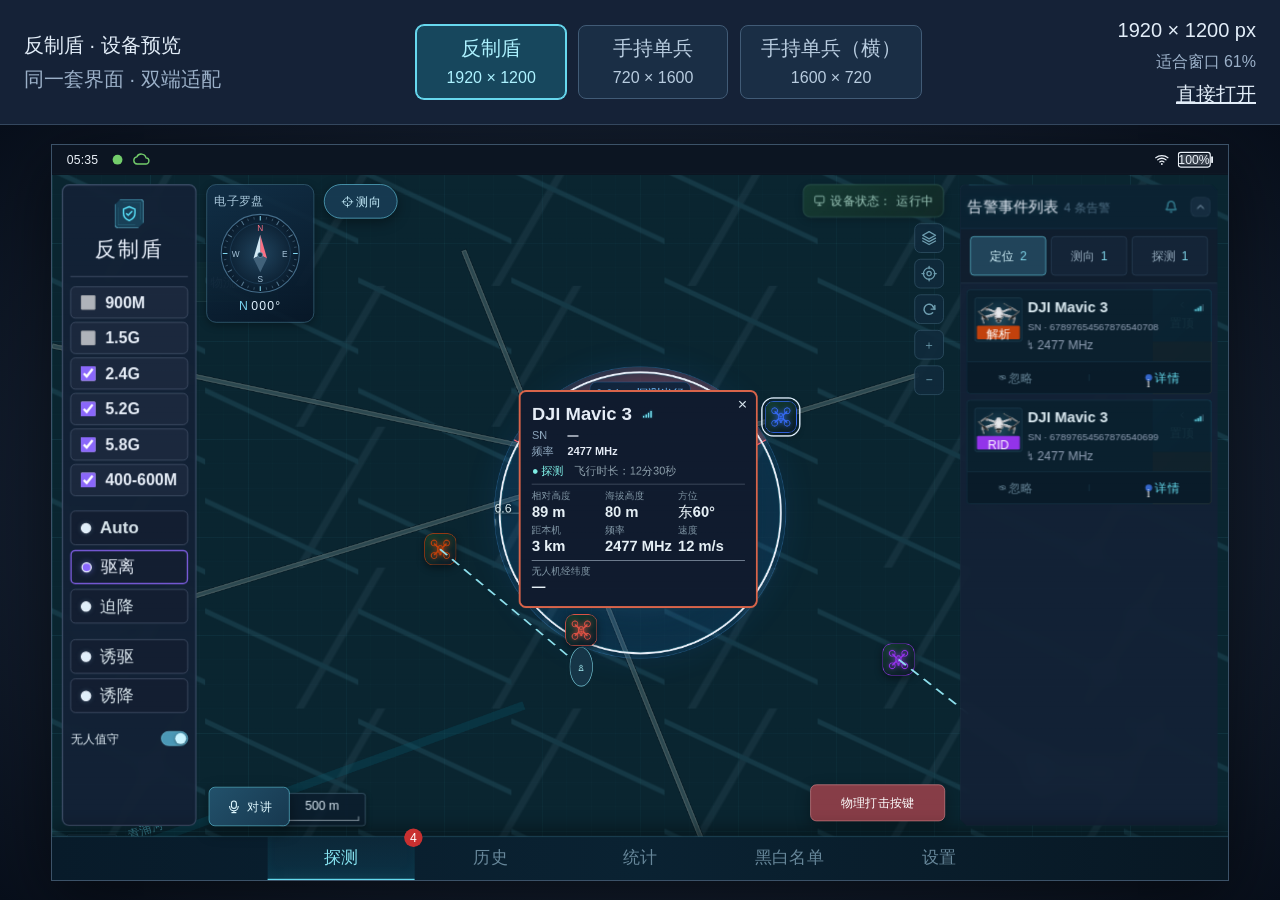
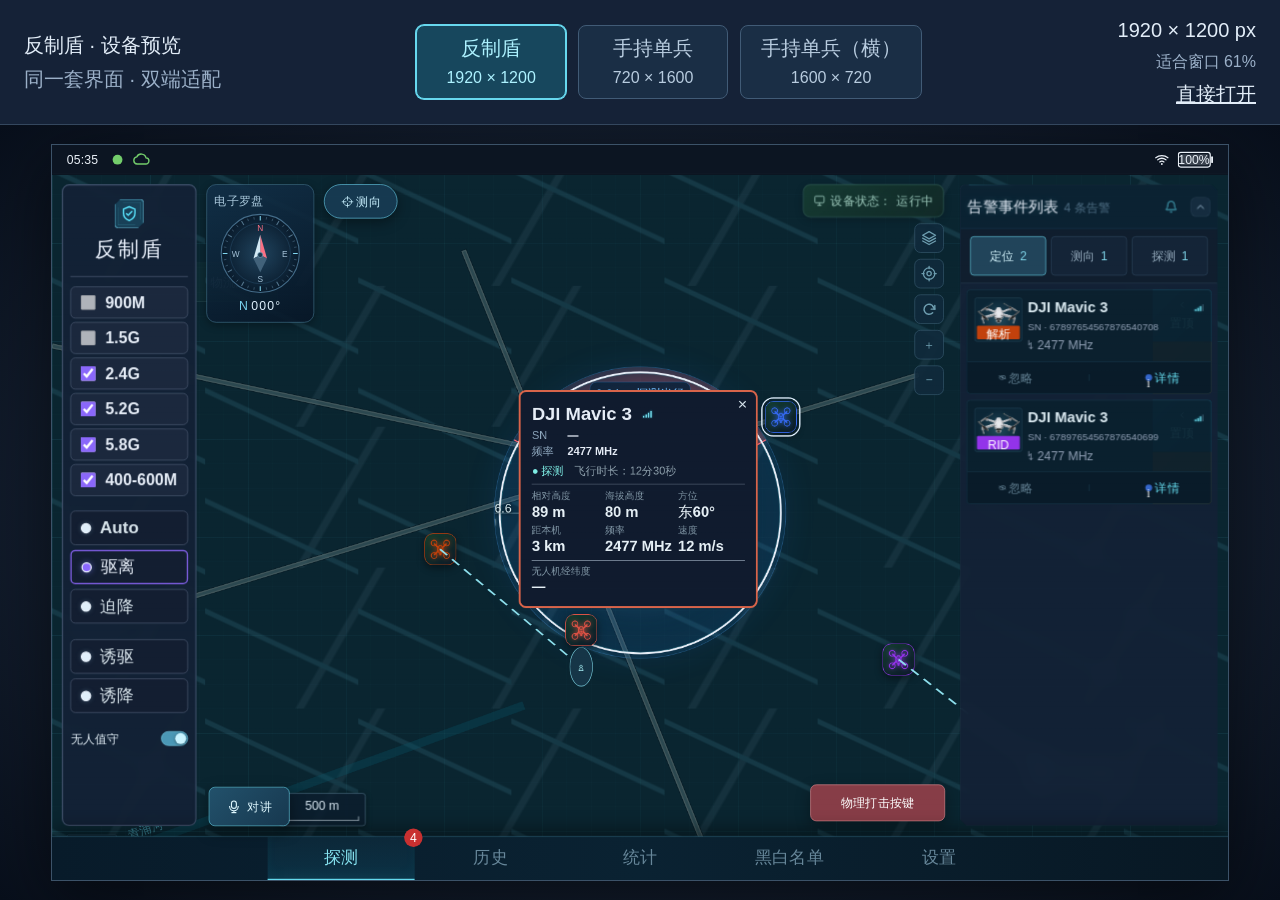
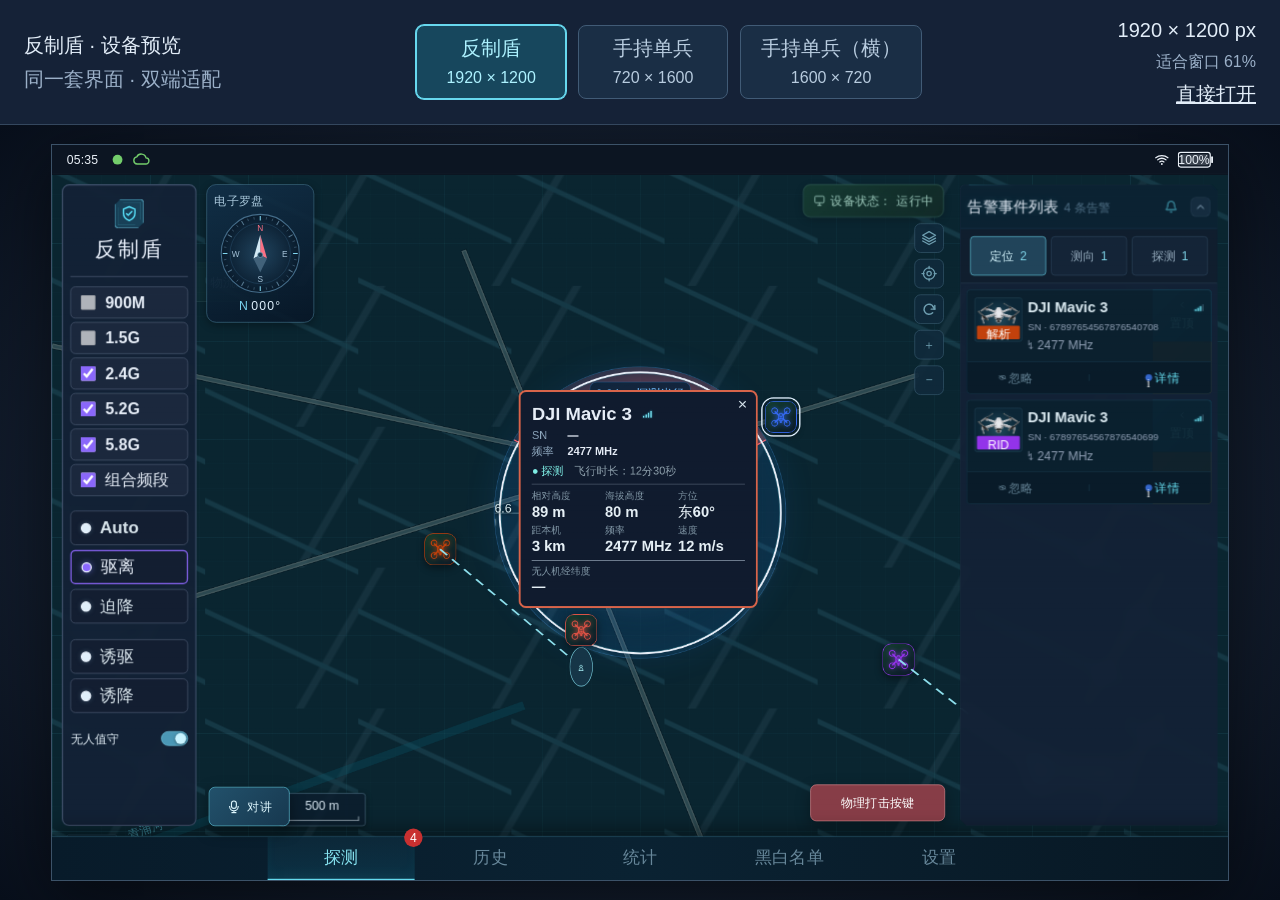
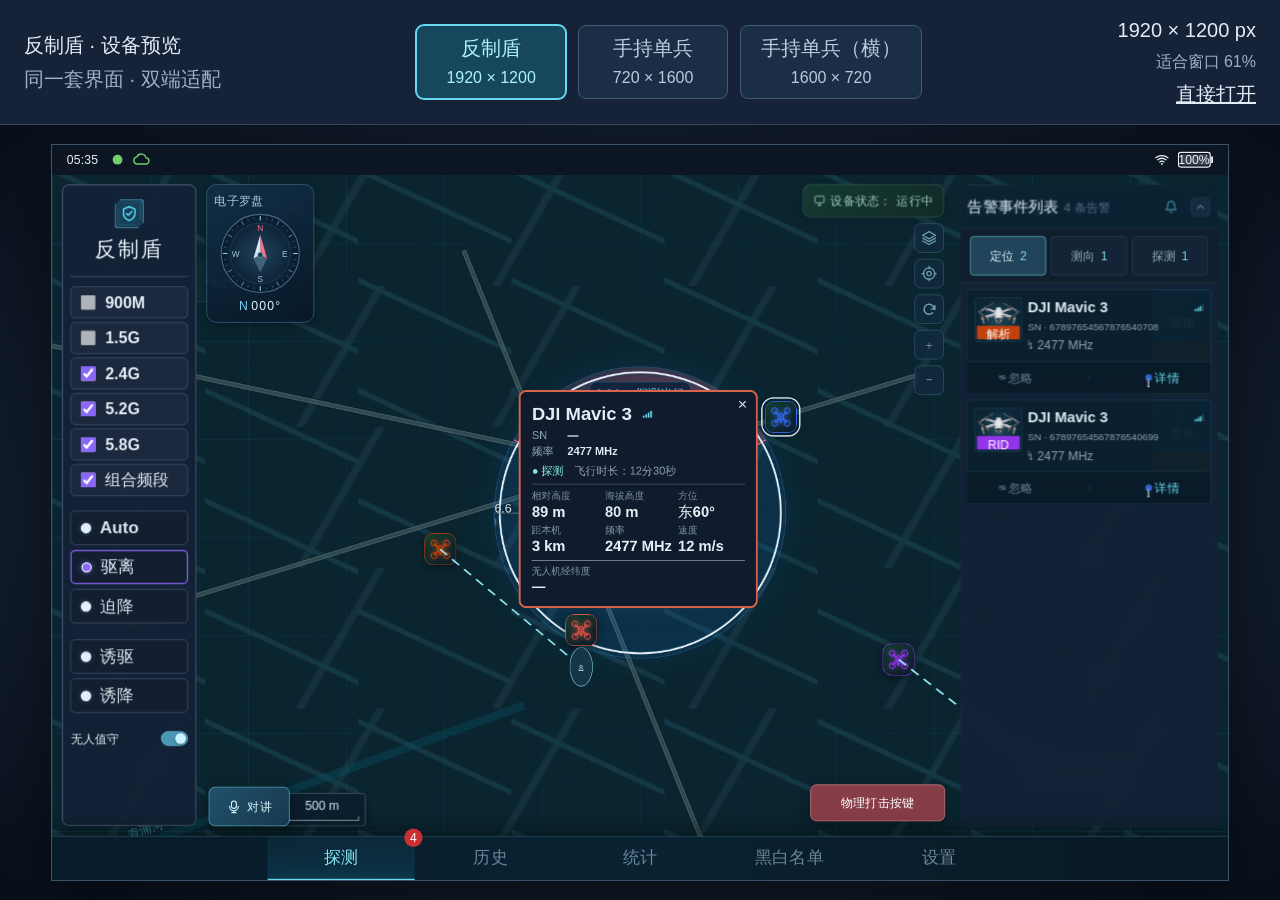
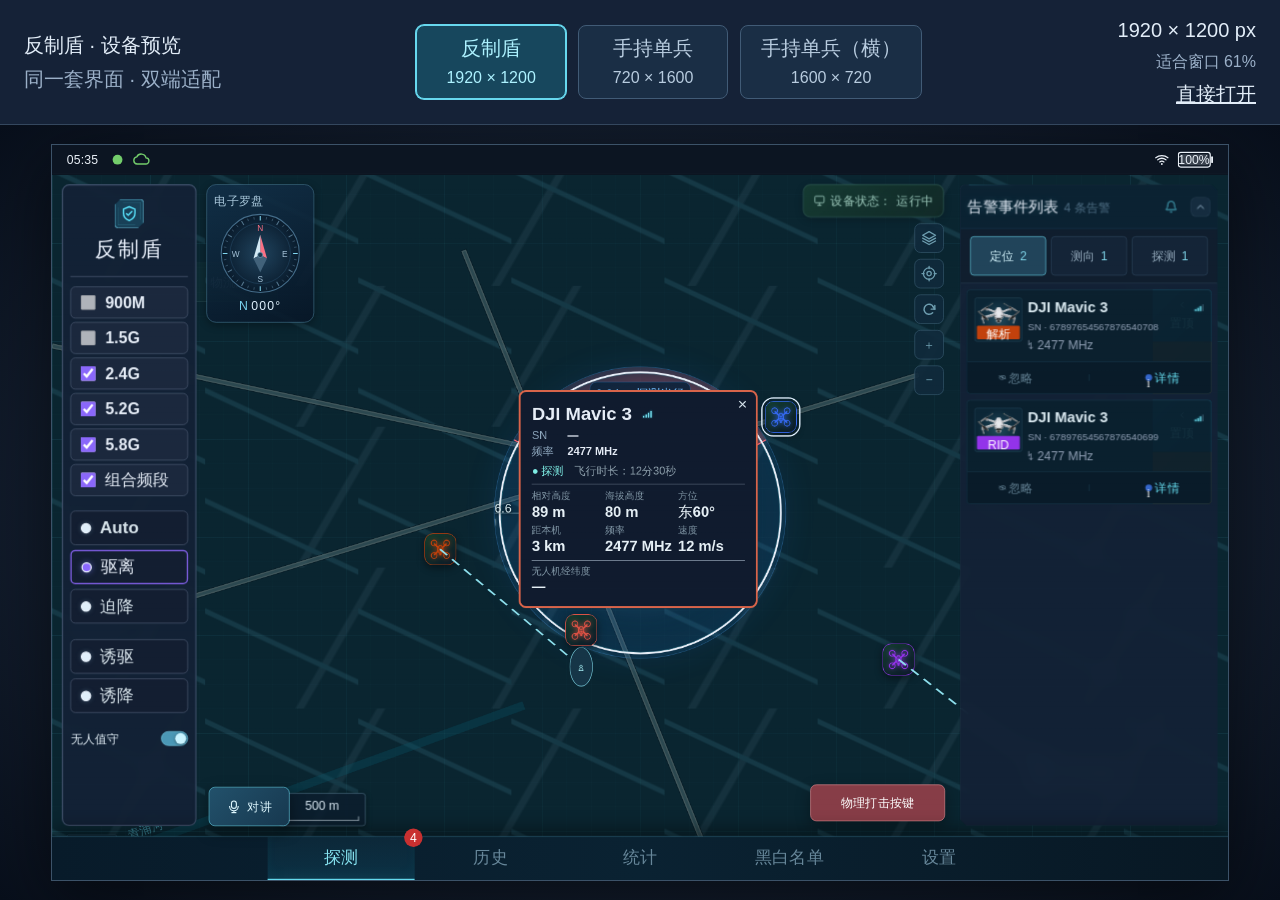
